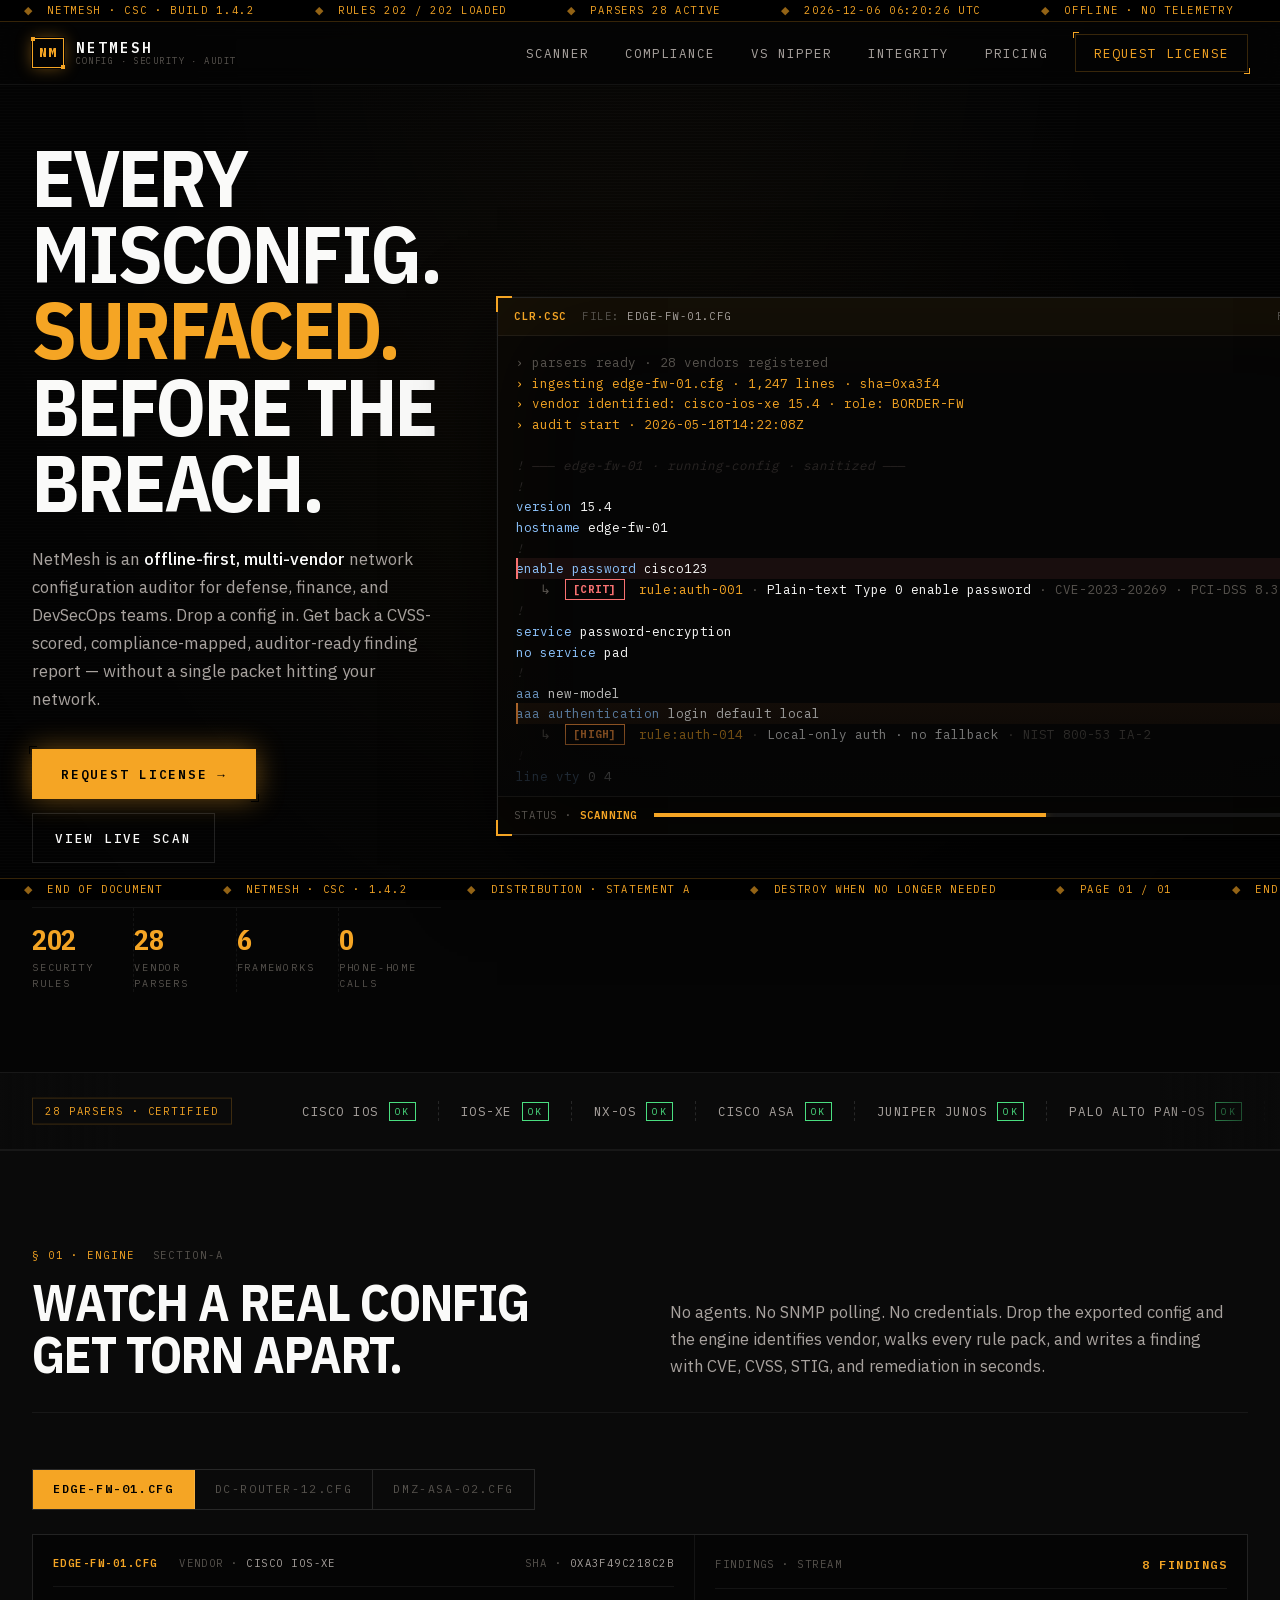
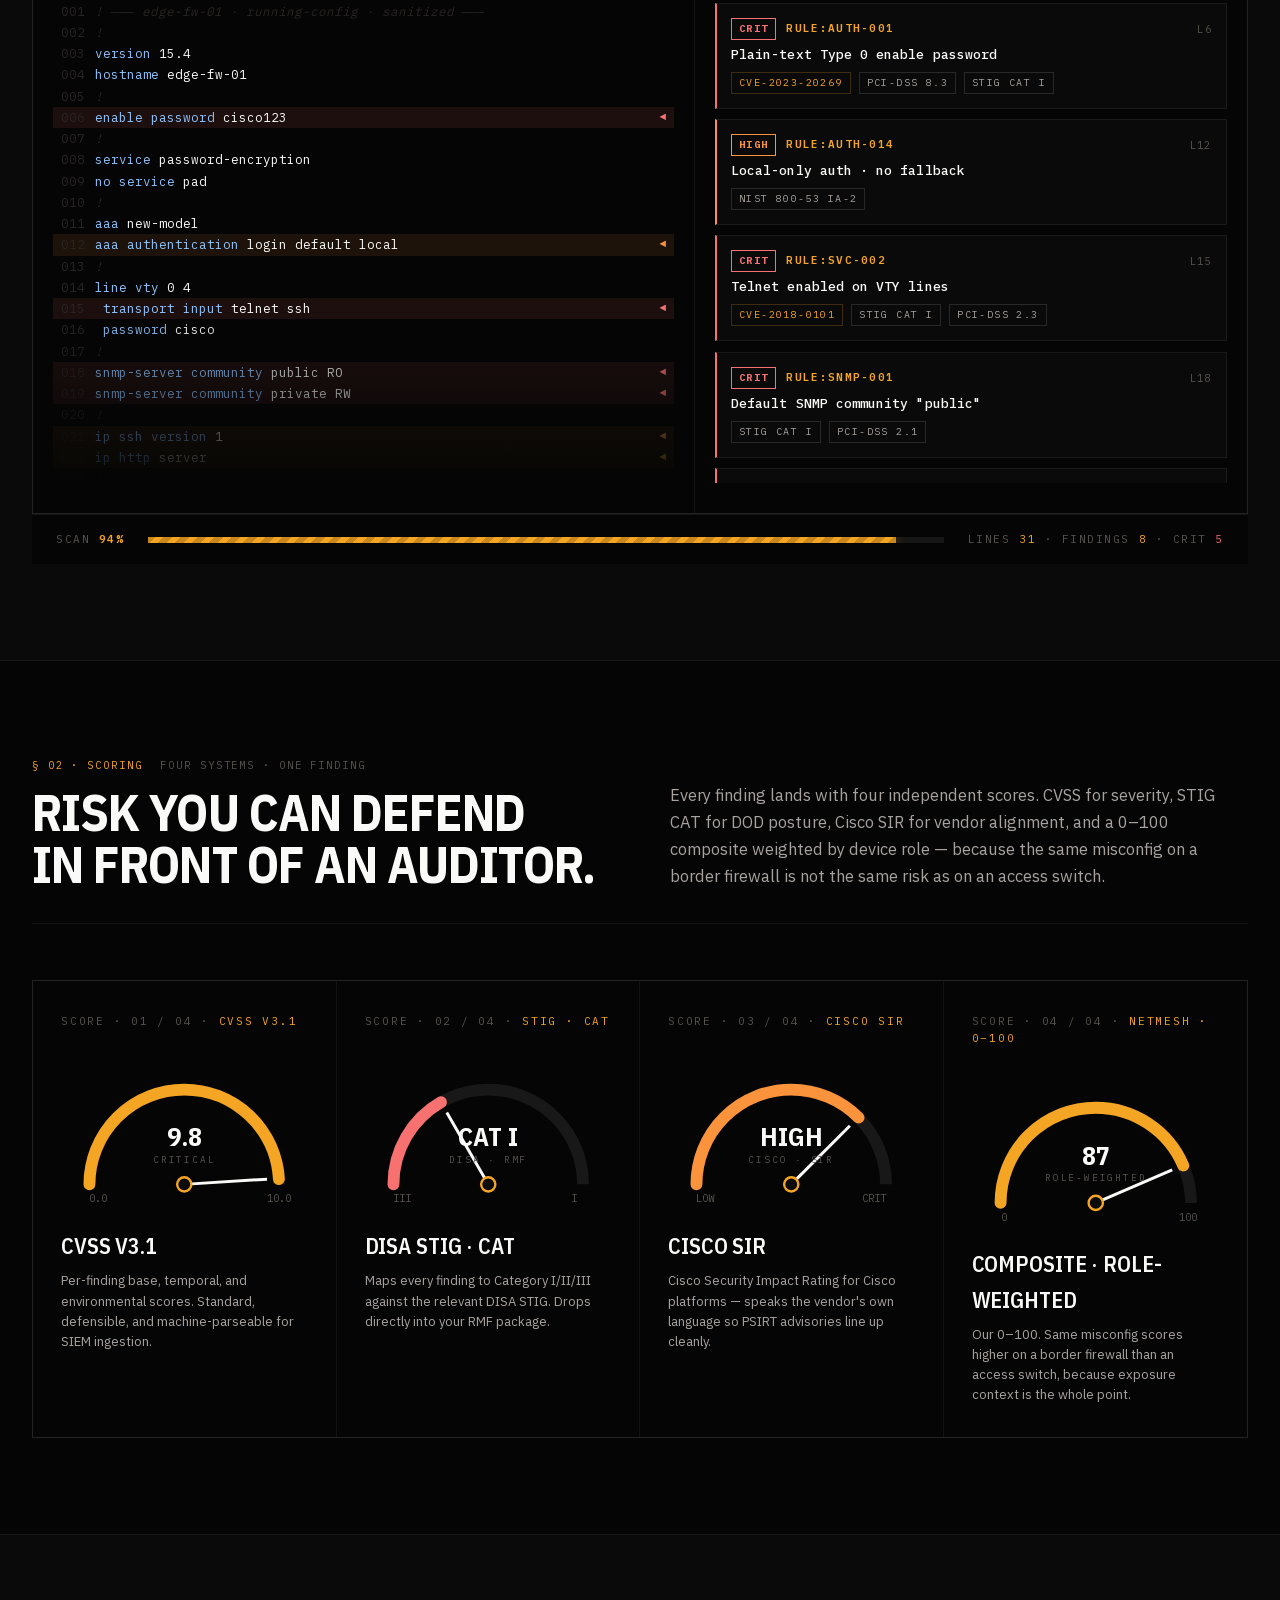
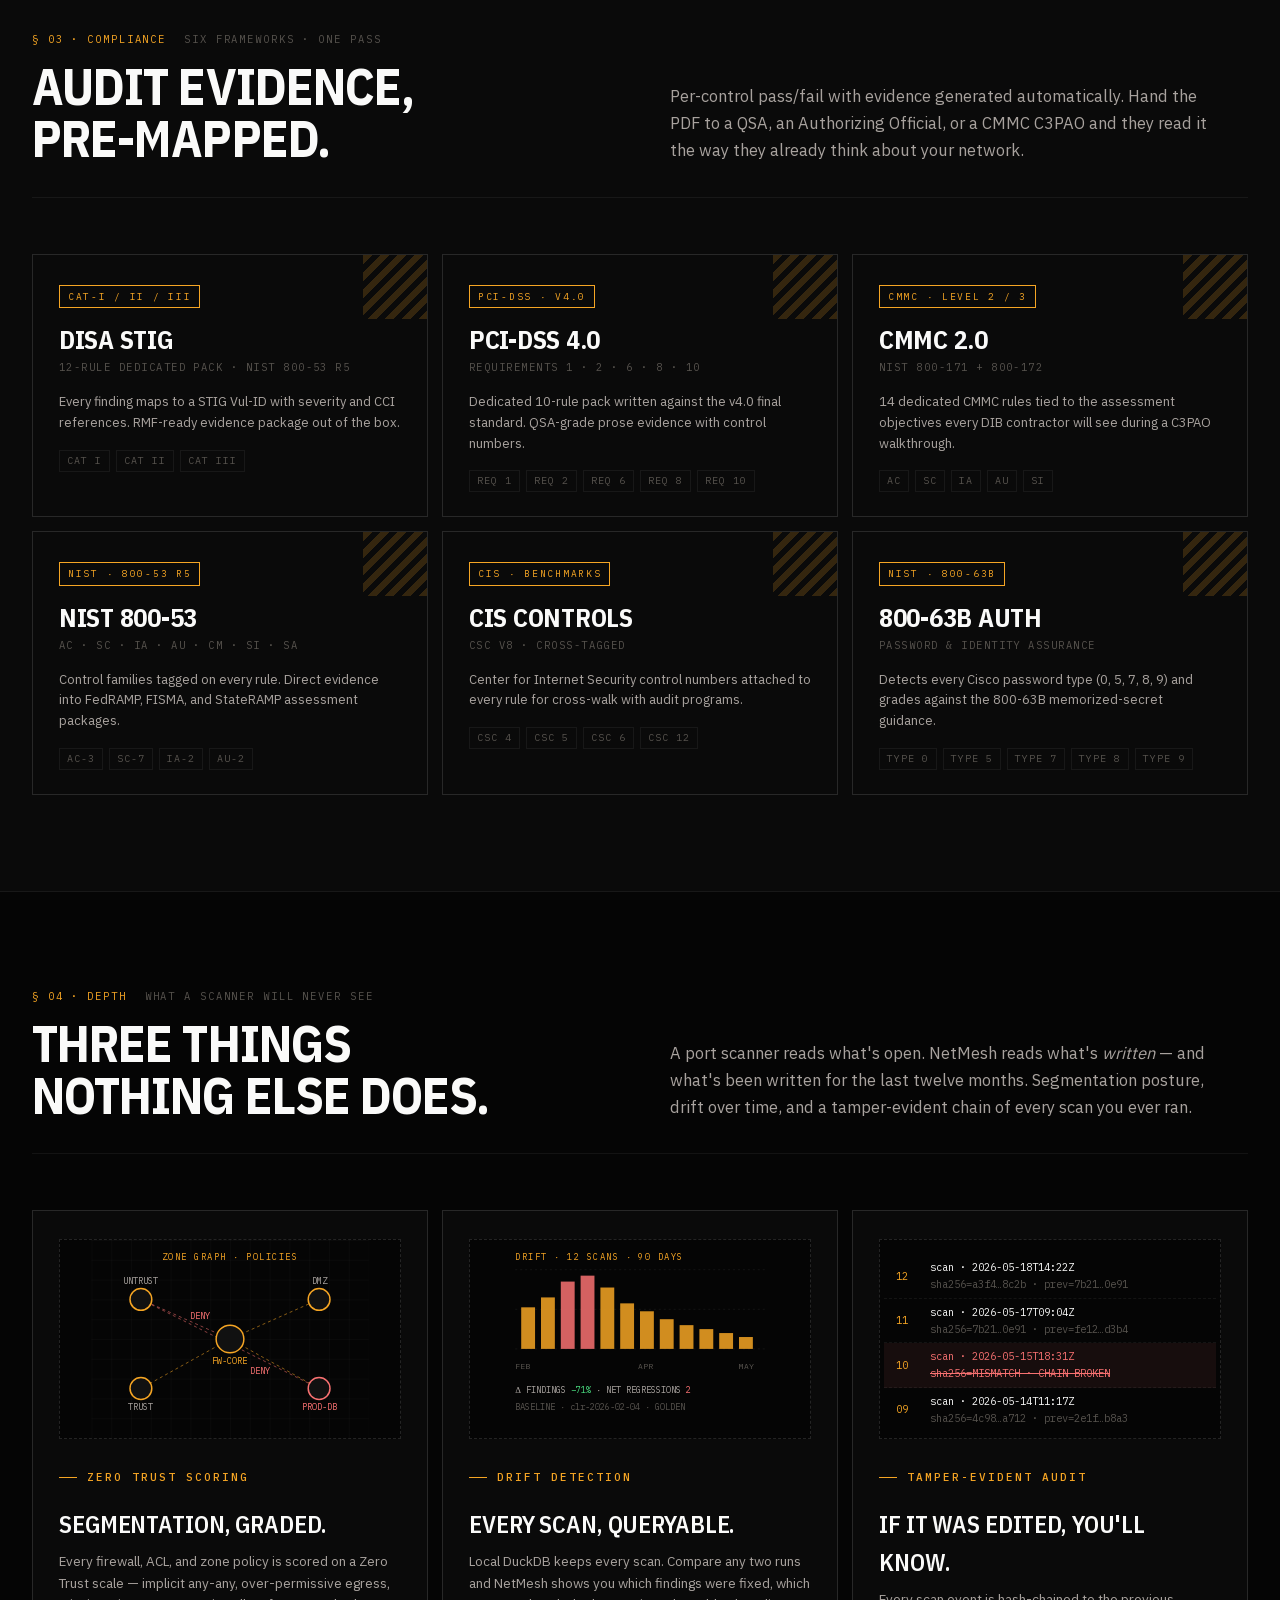
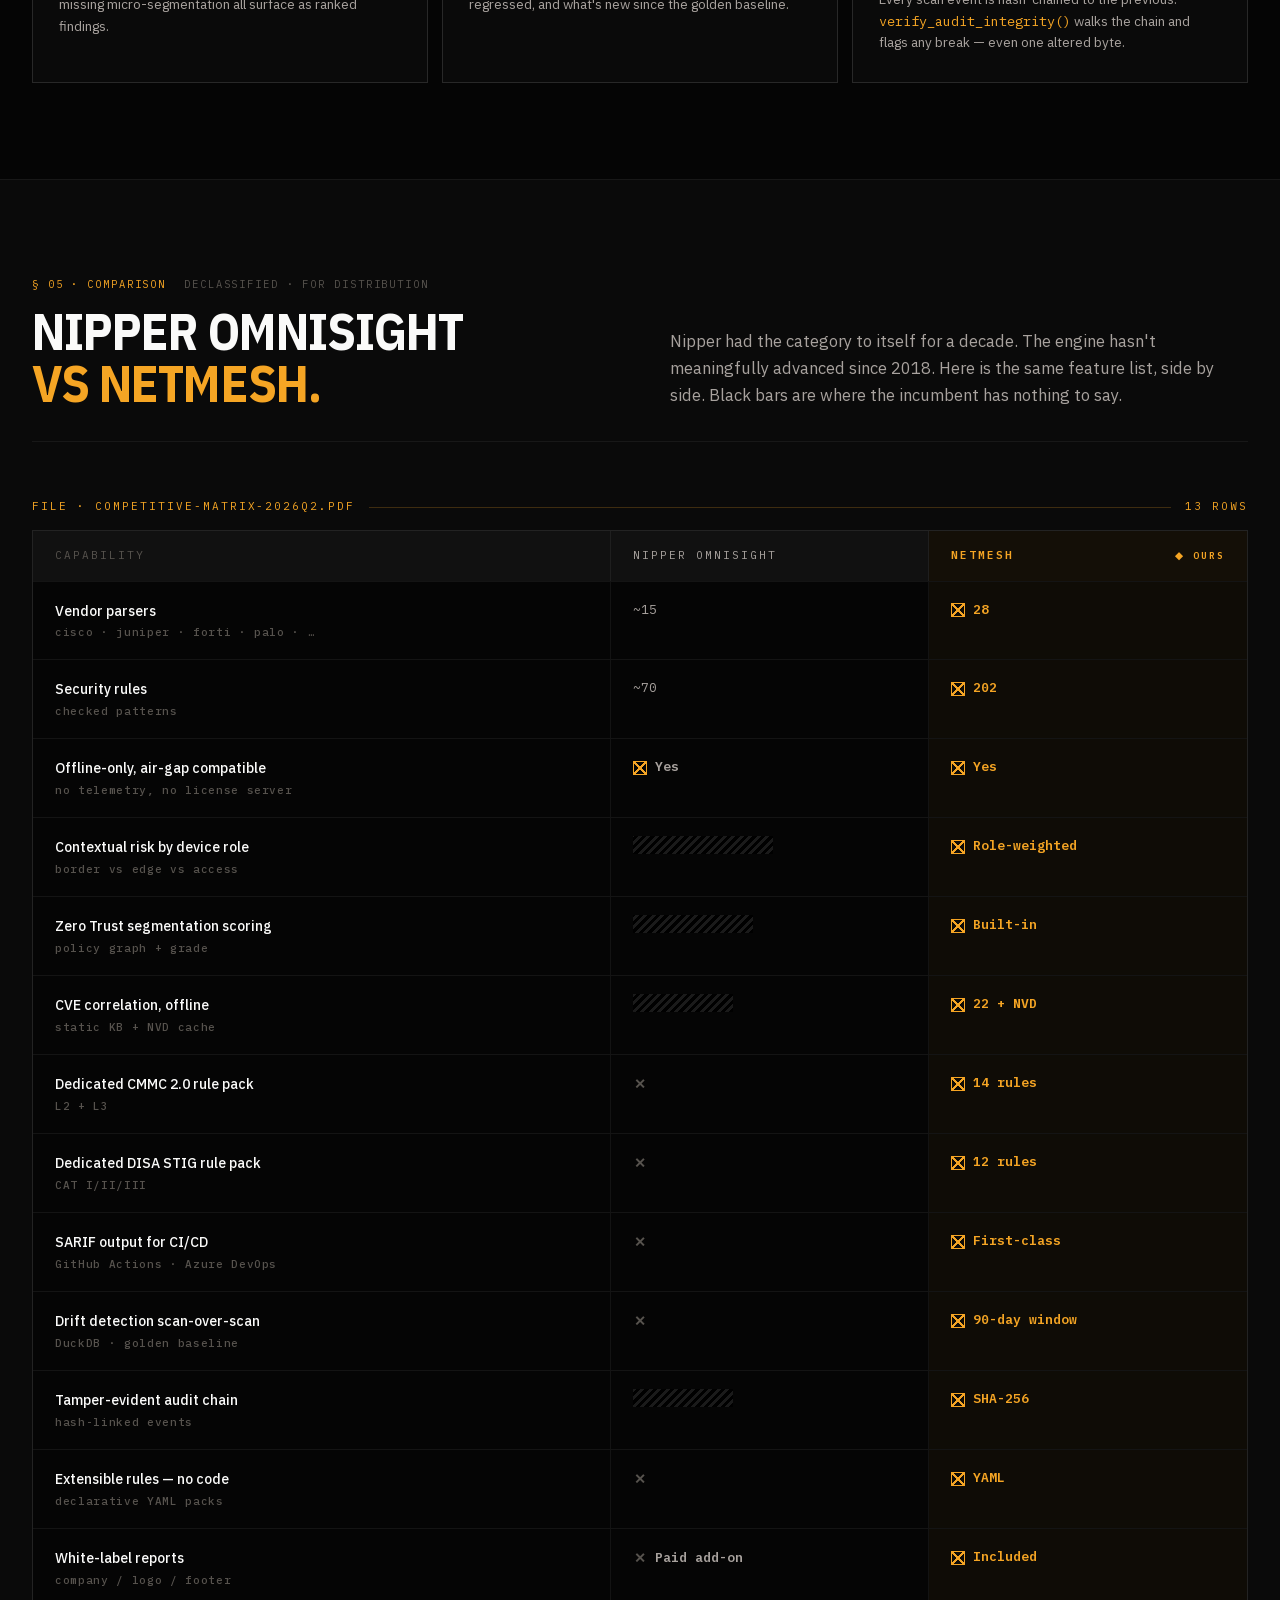
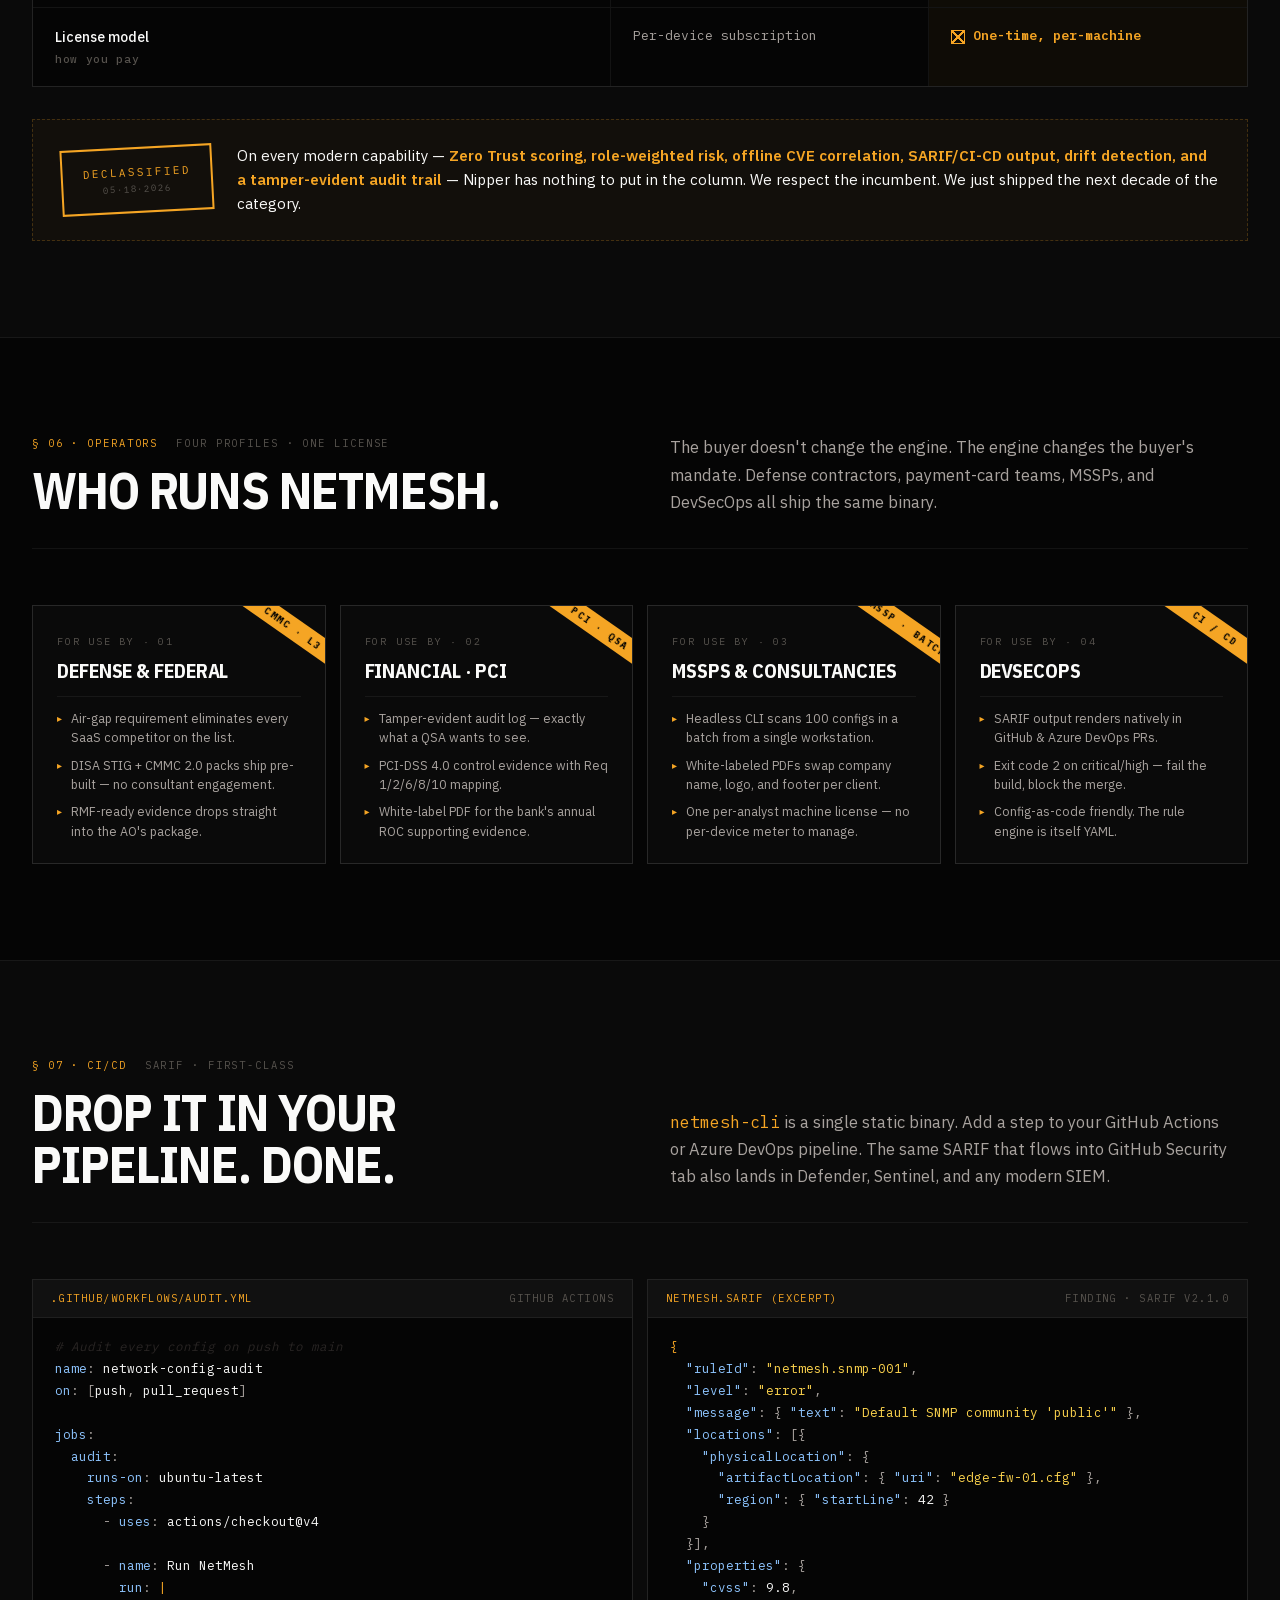
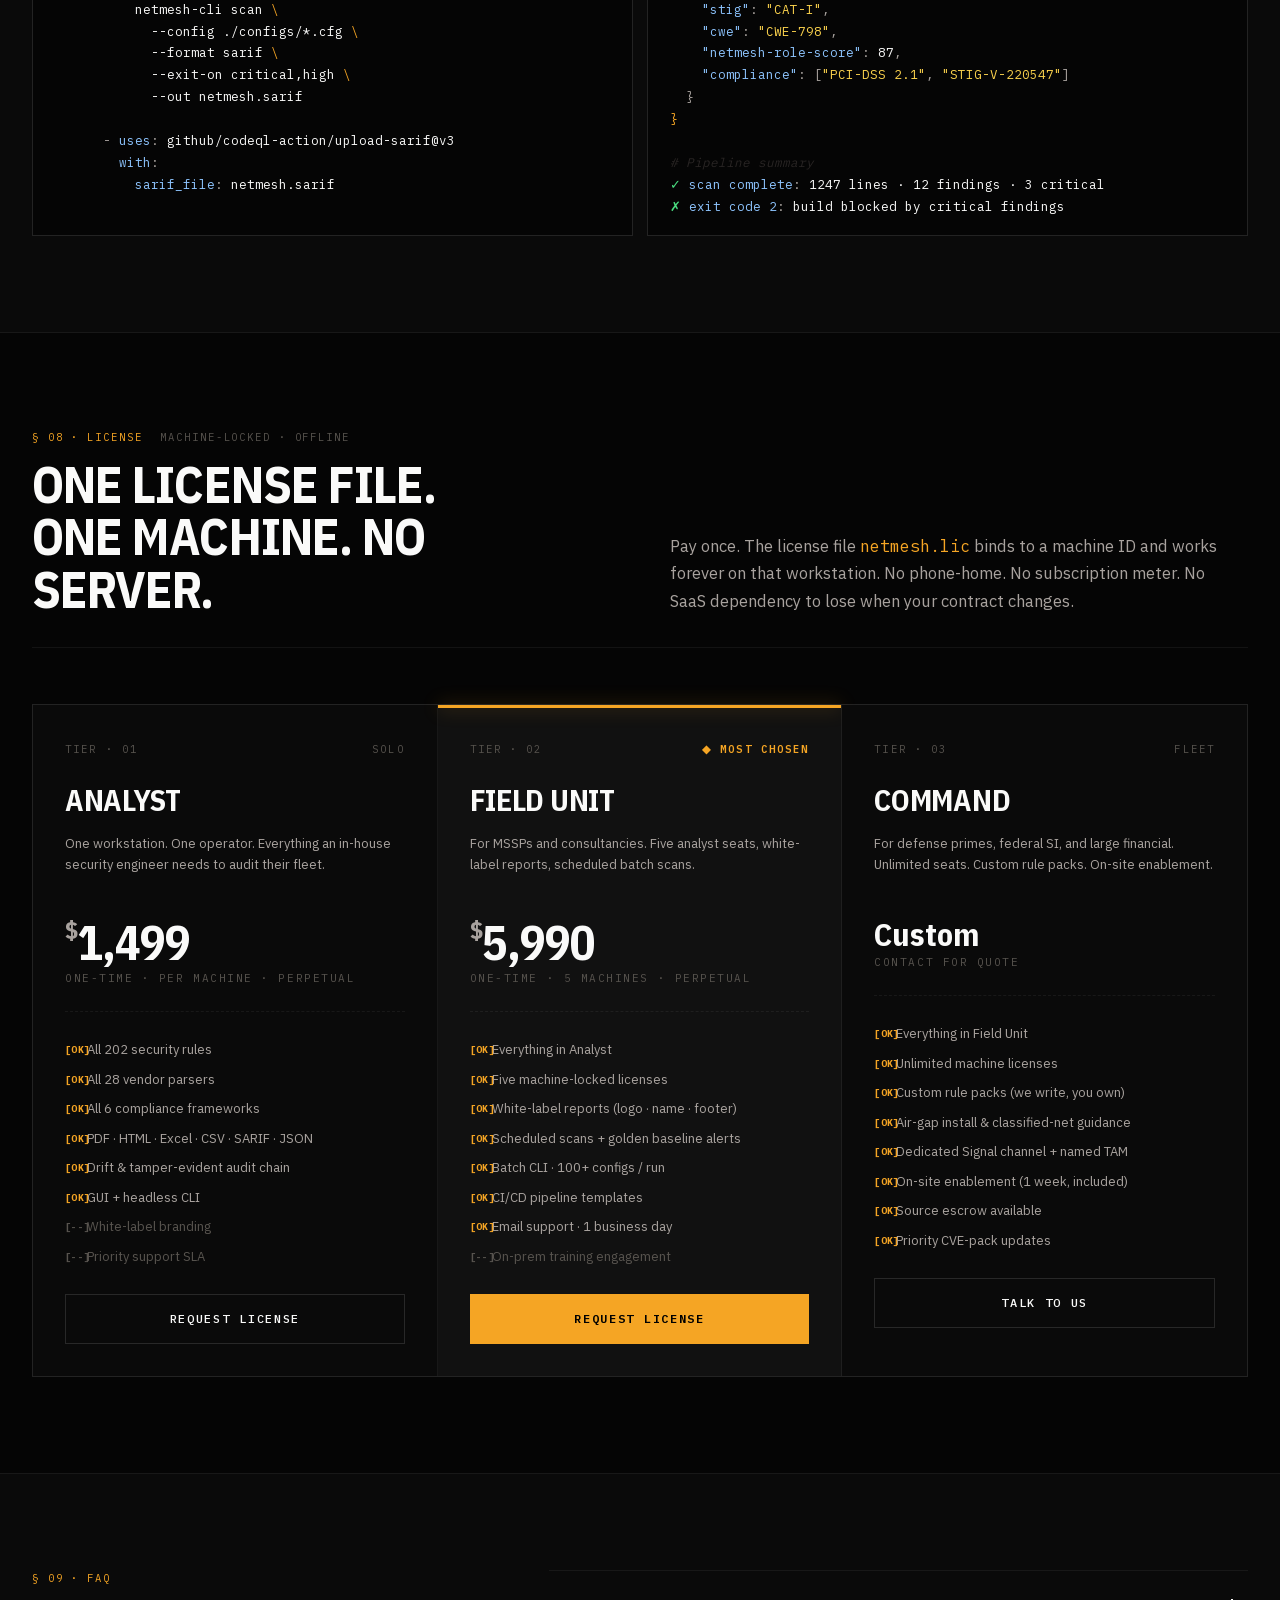
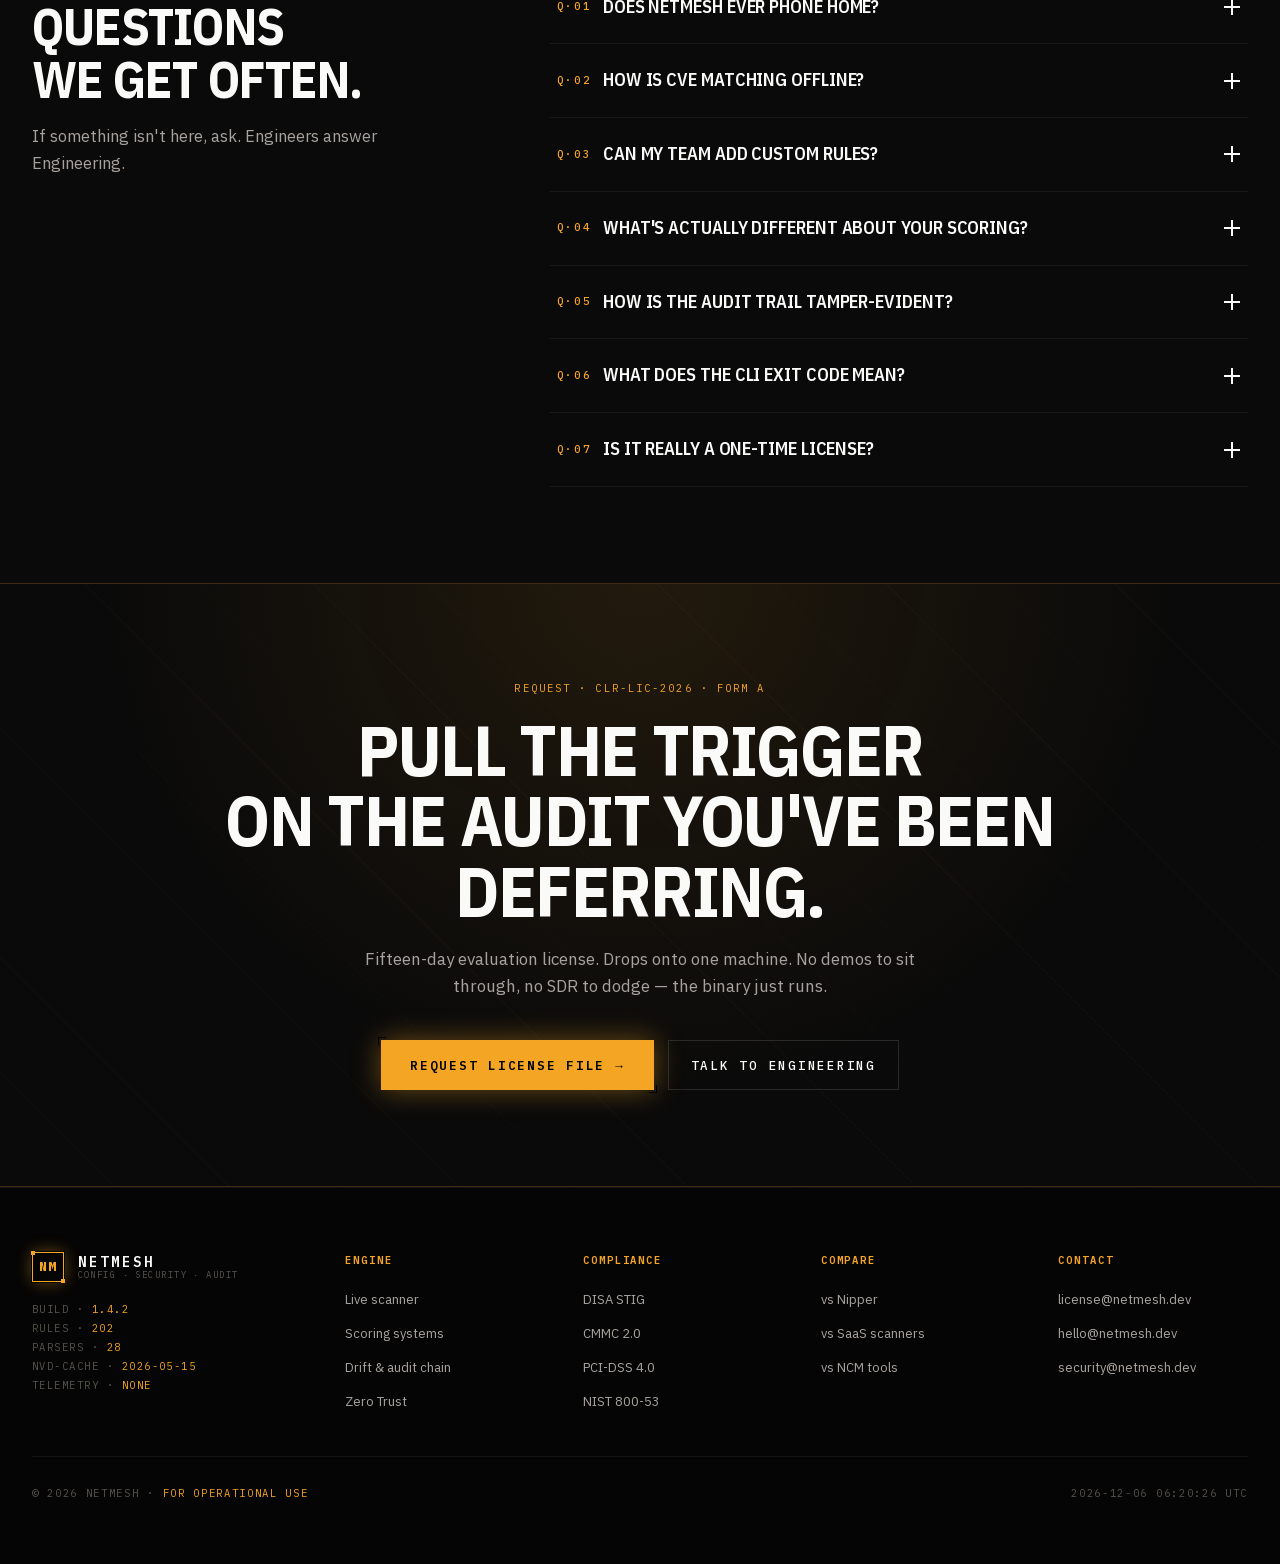
==== netmesh-standalone.html @ 7b5a7118 "Fix NM logo mark sizing (add horizontal padding, balance font) Co-Authored-By: Claude Opus 4.8 <nore" ====
<!DOCTYPE html>
<html>
<head>
  <meta charset="utf-8">
  <title>NETMESH · Network Configuration Security Auditor</title>
  <style>
    * { margin: 0; padding: 0; box-sizing: border-box; }
    body { background: #faf9f5; display: flex; align-items: center; justify-content: center; min-height: 100vh; font-family: -apple-system, BlinkMacSystemFont, sans-serif; }
    #__bundler_loading { position: fixed; bottom: 20px; right: 20px; font: 13px/1.4 -apple-system, BlinkMacSystemFont, sans-serif; color: #666; background: #fff; padding: 8px 14px; border-radius: 8px; box-shadow: 0 1px 4px rgba(0,0,0,0.12); z-index: 10000; }
    #__bundler_thumbnail { position: fixed; inset: 0; width: 100%; height: 100%; display: flex; align-items: center; justify-content: center; background: #faf9f5; z-index: 9999; }
    #__bundler_thumbnail svg { width: 100%; height: 100%; object-fit: contain; }
    #__bundler_placeholder { color: #999; font-size: 14px; }
  </style>
  <noscript>
    <style>#__bundler_loading { display: none; }</style>
    <div style="position:fixed;bottom:12px;left:12px;font:13px/1.4 -apple-system,BlinkMacSystemFont,sans-serif;color:#999;background:rgba(255,255,255,0.9);padding:6px 12px;border-radius:6px;box-shadow:0 1px 4px rgba(0,0,0,0.08);z-index:10000;">
      This page requires JavaScript to display.
    </div>
  </noscript>
</head>
<body>
  <div id="__bundler_thumbnail">
<svg xmlns="http://www.w3.org/2000/svg" viewBox="0 0 200 200">
  <rect width="200" height="200" fill="#0a0a0a"></rect>
  <rect x="60" y="60" width="80" height="80" fill="none" stroke="#f5a524" stroke-width="3"></rect>
  <path d="M58 58 h10 v3 h-7 v7 h-3 z" fill="#f5a524"></path>
  <path d="M142 58 h-10 v3 h7 v7 h3 z" fill="#f5a524"></path>
  <path d="M58 142 h10 v-3 h-7 v-7 h-3 z" fill="#f5a524"></path>
  <path d="M142 142 h-10 v-3 h7 v-7 h3 z" fill="#f5a524"></path>
  <text x="100" y="108" text-anchor="middle" font-family="monospace" font-size="22" font-weight="700" fill="#f5a524">NM</text>
</svg>
</div>
  <div id="__bundler_loading">Unpacking...</div>

  <script>
    
document.addEventListener('DOMContentLoaded', async function() {
  const loading = document.getElementById('__bundler_loading');
  function setStatus(msg) { if (loading) loading.textContent = msg; }

  // Error sink persists across replaceWith since it's on window, not the DOM.
  window.addEventListener('error', function(e) {
    var p = document.body || document.documentElement;
    var d = document.getElementById('__bundler_err') || p.appendChild(document.createElement('div'));
    d.id = '__bundler_err';
    d.style.cssText = 'position:fixed;bottom:12px;left:12px;right:12px;font:12px/1.4 ui-monospace,monospace;background:#2a1215;color:#ff8a80;padding:10px 14px;border-radius:8px;border:1px solid #5c2b2e;z-index:99999;white-space:pre-wrap;max-height:40vh;overflow:auto';
    d.textContent = (d.textContent ? d.textContent + String.fromCharCode(10) : '') +
      '[bundle] ' + (e.message || e.type) +
      (e.filename ? ' (' + e.filename.slice(0, 60) + ':' + e.lineno + ')' : '');
  }, true);

  try {
    const manifestEl = document.querySelector('script[type="__bundler/manifest"]');
    const templateEl = document.querySelector('script[type="__bundler/template"]');
    if (!manifestEl || !templateEl) {
      setStatus('Error: missing bundle data');
      console.error('[bundler] Missing script tags — manifestEl:', !!manifestEl, 'templateEl:', !!templateEl);
      return;
    }

    const manifest = JSON.parse(manifestEl.textContent);
    let template = JSON.parse(templateEl.textContent);

    const uuids = Object.keys(manifest);
    setStatus('Unpacking ' + uuids.length + ' assets...');

    const blobUrls = {};
    await Promise.all(uuids.map(async (uuid) => {
      const entry = manifest[uuid];
      try {
        const binaryStr = atob(entry.data);
        const bytes = new Uint8Array(binaryStr.length);
        for (let i = 0; i < binaryStr.length; i++) bytes[i] = binaryStr.charCodeAt(i);

        let finalBytes = bytes;
        if (entry.compressed) {
          if (typeof DecompressionStream !== 'undefined') {
            const ds = new DecompressionStream('gzip');
            const writer = ds.writable.getWriter();
            const reader = ds.readable.getReader();
            writer.write(bytes);
            writer.close();
            const chunks = [];
            let totalLen = 0;
            while (true) {
              const { done, value } = await reader.read();
              if (done) break;
              chunks.push(value);
              totalLen += value.length;
            }
            finalBytes = new Uint8Array(totalLen);
            let offset = 0;
            for (const chunk of chunks) { finalBytes.set(chunk, offset); offset += chunk.length; }
          } else {
            console.warn('DecompressionStream not available, asset ' + uuid + ' may not render');
          }
        }

        blobUrls[uuid] = URL.createObjectURL(new Blob([finalBytes], { type: entry.mime }));
      } catch (err) {
        console.error('Failed to decode asset ' + uuid + ':', err);
        blobUrls[uuid] = URL.createObjectURL(new Blob([], { type: entry.mime }));
      }
    }));

    const extResEl = document.querySelector('script[type="__bundler/ext_resources"]');
    const extResources = extResEl ? JSON.parse(extResEl.textContent) : [];
    const resourceMap = {};
    for (const entry of extResources) {
      if (blobUrls[entry.uuid]) resourceMap[entry.id] = blobUrls[entry.uuid];
    }

    setStatus('Rendering...');
    for (const uuid of uuids) template = template.split(uuid).join(blobUrls[uuid]);

    // Strip integrity + crossorigin — blob URLs from a file:// document inherit
    // a null origin, so crossorigin forces a CORS fetch that SRI then rejects.
    // The manifest bytes are ours; SRI protects against CDN compromise, not this.
    template = template.replace(/\s+integrity="[^"]*"/gi, '').replace(/\s+crossorigin="[^"]*"/gi, '');

    const resourceScript = '<script>window.__resources = ' +
      JSON.stringify(resourceMap).split('</' + 'script>').join('<\\/' + 'script>') +
      ';</' + 'script>';
    // Inject after <head> so the DOCTYPE stays first; prepending the script
    // would push the parser into quirks mode. DOMParser always emits a <head>
    // (synthesizing one if the source HTML omitted it) but may carry
    // attributes through, so match the full opening tag. slice() rather than
    // replace() keeps us clear of $-pattern substitution in resourceScript.
    const headOpen = template.match(/<head[^>]*>/i);
    if (headOpen) {
      const i = headOpen.index + headOpen[0].length;
      template = template.slice(0, i) + resourceScript + template.slice(i);
    }

    // Parse the template and swap the root element. Scripts inserted via
    // DOMParser/replaceWith are inert per spec — re-create each with
    // createElement so they execute, awaiting onload for src scripts to
    // preserve ordering (React before ReactDOM before Babel before text/babel).
    const doc = new DOMParser().parseFromString(template, 'text/html');
    document.documentElement.replaceWith(doc.documentElement);
    const dead = Array.from(document.scripts);
    for (const old of dead) {
      const s = document.createElement('script');
      for (const a of old.attributes) s.setAttribute(a.name, a.value);
      s.textContent = old.textContent;
      // text/babel scripts with a src: fetch and inline. transformScriptTags
      // does XHR against the src, but blob:null/ from a file:// origin is
      // silently dropped. Inlining makes it a plain inline babel script,
      // which transformScriptTags handles unconditionally.
      if ((s.type === 'text/babel' || s.type === 'text/jsx') && s.src) {
        const r = await fetch(s.src);
        s.textContent = await r.text();
        s.removeAttribute('src');
      }
      const p = s.src ? new Promise(function(r) { s.onload = s.onerror = r; }) : null;
      old.replaceWith(s);
      if (p) await p;
    }
    // Babel standalone auto-transforms type=text/babel on DOMContentLoaded,
    // which fired before we swapped the document. Trigger manually if present.
    if (window.Babel && typeof window.Babel.transformScriptTags === 'function') {
      window.Babel.transformScriptTags();
    }
  } catch (err) {
    setStatus('Error unpacking: ' + err.message);
    console.error('Bundle unpack error:', err);
  }
});

  </script>

  <script type="__bundler/manifest">
{"d31559bb-fe9a-4c6f-b615-5d6a4be6face":{"mime":"application/javascript","compressed":true,"data":"H4sIAAAAAAAAE91b23IbR5J911ekaM10Q0QD3QApQaRABwXSFsa8KAjKGpvBGBa6C0CZfZuqAkiIwwg/+XnDMfsL+wP74Ih99KfoS3azqq9Ag4Ts3Z2YCZMU0JWVlZWVefJS7eZz+PTv//bP+/MEAHpH+2eHpyfw6y9wfnh23D/ZP4I/wqC3f3JyeAb7J/3j/fP+6cngyT9c2t/zA8+bT540n8Onv/+of2BAgtin4EbhiI0FbMKIhR4LxyKn+b/4QUHcKBQSeqcnX/W/HkAX7p4AGNQbU2t0Y9lOwx2NjR31FMAnQ+rvLA3X1eCMhl7Ed8Do9Qe9U+ifDqw/HyZjYkJ2wLBvSXu09cptOR23NUyGfBZSsQMX6gvAhWHUwXha0E2+GJoFn4YhC8eWVhU+ESRkkn2kXj7HuKyX2RUfXOOTGeWCRaH6iH+c7cbWEtEkEjIkAc2oclEeX4GGZOhTiIkQNxH3Mh4uE27ktNrqM2cS/+VTn+6QqZxYtu3gg3c+YaEl6a2E83lMwYZldhdG79tDq2W32vjnxSs1r9e3DgYD6DQU/8F5/2vo7Z9D37h8VGBB+Yy5+WbTpSwaunweS1TX4pwwguVp3uPKIYRkE0J6YwWRR/0qKkCt0FAyl8jiefnRmIXg0RGZ+hL8yCW+OjE2niwo1NnCB0dIYUWhP1cc0W7CCEbE94fEvVbaPOkPzqFj29Z2G/r7VmsNlaHtwkzOM7FsWLYikJyEIo64BBbGU5kRS+qHVIIQkyVbEDPXsu0Wfj/[base64]/evzvqn3yzTM9iIJ7HqRAZectuN+yG47QbW9Da3m6kv2vITFyXCmH5TEhwtHlru6M8YFItFs7xdxnzXT91iH4Q+8xlEvQsi4Rz/EWH3+8dJXwvjO8pj875VEijbvSOj3uw32sctax2w1lw8URU9R3/[base64]/[base64]/twBwGR7gTuQERT7lIrCZQYv3Yx0EoWqmMvD5AYnVDbg3pwD4ioCeeiHhZt86O0bLudx8ss8uHe0m19+ulnqaPe58TAbKO/7RQKI4thNPhoEUEse0UQLQ9X1sf7g/2F8DmiTsu1X3W89nDrofC5Azl/DJn7g/2FsvjxSjbnsHbh2jmbt777oT+XL8/O/vy+tZWHQSPLKEuxrp3FupdgcqowfejTWrmILaaWD0a4MALcglh5XE9XjmS+CRXJ5ErLwNXYKNt/NJWCeXSZLkMEn86onweEtdJO51Wnse00HNtuOKvzzkf2NyRhSDkEkSxkIh8Oj3qnx4cbSwFUU6fh4I2e6xP3WsDB6QHcEI6mVHE4ma85ytdeLZ/RahGVqUTArinWNxp1nAeUv6Lujzm1xITwimMotClS6ranzaW0fS2JZduqMfCBkmtwWTyhHNoHhwNgIfS/OZw5xZrrhdVyOu1CNrPVaFUADWZw2dpiQpZlHPNomtdjrUXHyURTaeLBW/ga6aEFpmO3tqwhk3B8evCuVspvnApRVp9DsVZJLPovxM2t9rNqluVSJWGJJcsSVKfKcxqVNfxqmVdW9+pwdd6yVsrzG7IdPxqPWTiG4XQ0opzmcOjR4VQNVTXF0lmSBVRIEsTF6Fc8cT8apxn1MRMC5/hRYZ7Ij3r/vUpl80j05H5Xt5H/0f3s39v1f3t4dpr3+z/9+HeVYMOnn34G4fLI99XHkU/G6oMfRfE//wWAOZqGrkqXJugj6Ekh8c2aSiV0U34YeXPoghe504CGsjGm8tCn+PHNvO+ZBk60JOWBhZRGbTebOWI+XW8mUhZnCknkejORsjgz5tF4vZlIWZI2mobemuIiqZ7LRmA+xY3XgFM55eHuk+TpDQu96Kah8thj6jFiGmbM6YhyYXHqTV3qWUGEut8B/b1m1DQ5FbUkl0PODYax8e358RF0wXjtsRm4PhGiu6GEUe1fMRcbe59+/C8c4TQKLVe4QMMxjmFhNMcUrWW3AP1dgB8Rj3qvmx6b7Rm7aqVUenTpTCeD3ln/3TleyOjk7y7BGDyvVTcwujDN00VEpEXJZk5jq6HSRoaNFuKzjzrYY3PFqENr287wLJ2PMiMy4Q4gVonCpx//A5wXTecFXJx+c5lMtzwWGHVot5ZZxIQLykVBI50kIcZnYyZkCq45n1ZnmQ8Lx6oCGUNZA8jSqbe2XuqUWXWSJqSrb5zy3VWJpsUA5mG6MWLU2wHVB7dYJKxbCng1pG6eItT8m9Ozg8Mz66sPBaYvlpmSqceUM3GZnP8Ly962nM65s7XTau3Yne8LDDr2ZTI/Y5Rk/sm93MXigV82FEFD+Mylpl2HVqumZt4/AbhUnuDTxLN60TREn7Z3k6fof6pyKzyTkST+QNI4efoEIAMo4nlHLKTmRAZ+HVwfSQwjdRRtr9QvOrDLKZE08WHT8NhM+ywA9RvKhU5IgAhl5I5kwCbyzsiKvocr7+ZuSeKYhl5vwnzPpH7CudlMo8U0Vg9uJoiCppqhR95SNp5I2NNcXJ/RUCbPNqG1Vcu8TI2PGBdSLdLgNIhm1ExWuk9dNdPQKJAm4Txl0GzChdplHa7pXIf9GfHrIOisrtyoDoEY14HTkdBHj2eAu1Sq1csglBHOL+zLmh7a7MLVaxGTMEWhZ3d6/H5jT390Lu9fN5Fi7yrVo6DZZE1RZt4qMocK7q2ce3uRu0au7HTKOpFk/FXETUFnqVoS8vIeJBkjqfXsTtDZ/cbehfrQkNH7OKa8RwQ1a/eXxXXVMkTMQzdfTPiUxmaA6J0uE9IbeMejgAlqcujugaDynAU0mkqTo/5rtd1KXnwanoYuNVdHguSAFrxrya8Sigbe4/aiUFJFaNjJdAygi2NvTk/Pi8NCzn3acCM/4jg8I9y0LBIMKa8lZLhoQnbDPDlRK/zBUB6cBXV1OQLdNKpc2IkVYDRZEEHTNnBE05SQIRnFONPwaTiWE9hMH2pEyp5u7WaGLSSNc6VomSRzr6ELZg2P5k6RbG7uVm3nmMhJI2Ch6dh2HUzFrFkQqwbPwbHtGmyC8QdjF+6TvTebOo9Ucq3UeP+kf97fP+p/3z/5OjtXDqaW8kLeSgV5dfCm/BKiUVEFOWCkEJmSJ0gBaptm9o3cEAwLyli9KS/gSc5C1wm1ZBNVIqv3YXJx1zCUVB/JWxO5Rgpb9cPC7hRFvj0ENCxujGs6150bLIKMGfGn1Kijj9cVqiGoIabVvkwDWgHXyn7vIqr44YVzCX/7GxjGArRohPJDhX6pGFDN6jpjtcQkY/Mgzqnx+4TLEsqlB5R5E51BF/zwYutytzSgIyMOfwlXWK4oKOt2u7oy/dIwdgzL2BR0hph9BTsZkigNH5N4B5Dy008/4+w6YN8i+WJN6hBQL/0WlBbGR71s8W63m9TC8CUYOGbATj6imiHpCGjeJQKsT8vjgVGStZwPJIunBqs1XkD9MlJubu6Wny4Y90ByFo7NfEItp282gYRhJHWXWSUNQ+pHNxmB1ganI30+25e7C0OBGOuhF0tDaLZ67KWyyIsCRdFtWy27IFKqiuwBwNX/hIxPP/0nPLsrRMD7xOSUm3Y3lJ/uFJ0UjY/TUWp6mDSunCFvpaIPxDijf4jYatc29n79BdQKovFDxELTwBWMWmbq9cIOshw8e1Zb9ITVsKbNv92xYQectp1BXApBIyxzQUyDgPD5SojrnR6/Ozo8P3wU4qLrNBAu4WfxYRkwsppNp+luhG/fSQpKR7np3eev4f36C2wp32Qu8VVGr5xTlR3ol2waZJrUaX0iQFFRRTVt2fZjIuIRaDE5E9cg3IhT6LxsOraN6/a+HQwgILfwqtHB79jFsnr751Yfb0QjMeVUQMypoKEsy6bO9vfLl8hG1atNuCSX1ENJXJ9becVjFUqX2BvpS37ORl2n9bjKqrIbx1b5zZJjapFTO+NUVV868UwzOp0+lh7c1/Dvv0Yj7aj/7WH2tuzB4fGpaqbJCQUxiW6EjDCl/ldqnQlX3V4c0CD6rM5ZMi+5Lltqn6nu+BrTU3hQ7fTF/tuhvx6Lcv9NdyPWm6tpS927CVlvKt5OFOa5CHfrCqz2bKkpRR5DSoLHGFhItKCotVZNSyvUl1/qOrpryh27snzEIRXrzdTvWpaEDr31lVXSM2driqvyt8JMSYaiOO+vU8rnA+pTV0Z83/dNo5FOlWS40CHFfOYp2mipVZrmPdgAhS78rq5p1nFyp5zTUH5D0f8Wu1Zps4kMIy6/wvRyqdfEaehRjgFHmNd0Xm4yudDNOmLXdH5ZaAlV1eduUpKOIn5I3Ilp+mEdmC44S/kzj27W617h22I35QbWApTgikaR2COSCCobzLuFLrB0aGVd5IeY2iVpMNt0ao2YeAMMZWa7bth5ylaupnTqtFEun55W1095H2lFvrhV2x1FobTU8A6TBK/K9p7dmYV6rdbgNPaJS83m6+a4bvzRl7uFfDJLGHULaqUEWQlXluWLDnW3R6OssFtvsVK1ly+ZYSvxe0n2qGh0uSNUsfPFyPXaW54qdL4YkREZvTJ2CxwWa8eStM/uUtb3qZran6emPLNO/[base64]/mFewj1AGVpLDdZ3emqtVVjY4BKDaxn6txvYwqmbonLMbqt6FKAvGByYmJ73YYtS8Nd0aNHcMNYkNpjGeuWUsKZaN2v7yvq9RUhSz5m8dm+XXENaWxqtA6MGPq3afivYSa6+IsTsO0bboHnZrmuuL24f+h+V1EgyxSp32bpI8yP4+uaQjdnCAZLob/azpP7wnKQT1Dkxx9kum5E5ca2NVwpG640gq9C3Zd5Vei2GlWae1SAz6blTZ8VUK3qk+vk7aq0ewmJcmHiv3SH6ZJYw7wrcpMTBYKSULpz9ME5PEcJY/[base64]/thnjeowdw7cR+6YpURyAkTyKHMl7pSM8Ya7Q02BdFg1J3xGXWlWSsvFhOejKTqW2uajOJklWg0QpCO4iyZoyRIjjmKiYuvreExGhXj6n8xHEUcC/Ar9cUnkn5nPrtD/hZ07uPb2tWqiUwhP17GZ2wazrZQyQ/hRqa3Ct9U9oAvkFT2gl/Y5VuBBMJysFl5oaJbxYg6LBxnz8oCJGGxQoZ1MSy5qfhc/MrQq3Rlsg52Veacj4LOaqQrX/dU4NxvQak1cWodpCqbQ9vOr06W6sJ1z/[base64]"},"23640d14-c1f3-4d34-86d2-c29eb365241d":{"mime":"application/javascript","compressed":true,"data":"H4sIAAAAAAAAE+VY3W4bRRS+z1OcSkU7m3g3NiAQCUEKaQqRkgaacIEQUsezx+tRxzPOzKydKLXEI3ABz8I9j9InQbOz//6p20IKQto43p1zzpy/+b7j3d+F17//+t+9dgDg5Pz4+enlM/jzDzi5fH4KZ8+uT58fn1yfXT672vngHr7PBbv7Ozv7u/D6t1/8Bc/oDAzTSggwllqslx7ycn6RUSaZ5UqSEO53AJiSxoKkMziCRLFsgtLGKdpTge7r13dnCQkknQXh4Q4AHwF5JOksBI020/KwsqDklY/vCEgIR1/lxr3CnMtEzWMf/4/wFXzSD92OMRPUmHNubEyThAReABO/FQAKgx05jRM1w67own0Uu9AkOZ2htE4cJepSNuhVLvbgHqbUGD7DA7A6Q1jkZsp1Eh7uLEL32S7ihRpygZBoOkf9YSq4RSmHmU5Rb6qml/Cp8zpFSBt0JnnskRds9EKx26tX8MivNTvDL64oCROcvQx6rU4phOtaW5WmAkmgpijLlvB7bBTytSwEbzLUd1cokFmlj4UgAQ3CeKT0KWVjQt3u9F39K3txo3/LQotwTXsV50fjDKn4F7ZX4yhPqGXjC0w4JQGZahyhNpHGJGOYRBPllA7A34dB6MXRhEUmqyZbrk7so2/UCIUrAYouWHAZhEXS64ZbVB3NFRyBxDmcSYvaYB7I5dCgnqEmBKXV3HlUlbd4Uu9bL/nQMeamNibTsFoFwNhSnaJd5eRhJcVVnEnlfSClSrW+yP/77l04iLJjjWasRHIA/XjwcQ+0UvaC6pTLAwj601twf9Gg/5H7EpSN//bJ5SquvBLruvPp8fdAGVM64Ur+C7tzU9wjehNxi5NG5O62rrDvmRs4Ave8baLQvykrebMlXlSdaC6nKEvTdYMwJS3l0rQBZLtAYq9SR5OXcS3sVLZzyPYOhV1/8oZturKo4HRVP5w4RT7ijLoiwJBqEHyG8MP1CTCh2Mu/oUfWkxwK02Sr5VT9lFBLo8yyKHfm5wZloTCxQJna8fIUM6WJG2BkXscrq7lMiQzjKU2uLNWWfNyDoO9tlX6B5ewlCVudlBTg84RaJEU6/YqFI3jx+D5xBPvD9cnTTIgfkWoSLqLH91OakHLlQkk7JuHeYGnFGw0X0H78rcq0cc8POoa4zCyuWrlCpmSSr7iyvaimrmXwtXhrT5S0KF0AHrQcYPnY3Z1Bm6PjjArinvZg0O/31zTPseQTajEBpjJpo2wKI6VhRJkFmU2GqM37ds+HIjDfd3lYP69isXYiUcRO3jjmcCqwB6TxzGSjEb91w1XwwGT3aJnt6o3rbnZhVeTXXvLP4AimVBs8k5Z0g3UdEraVioBbiWkmoS2dZG5kHQz6/Y4Vd1TdzqhHSk+oZBhLNSfVZtXRNRanRKp5k8vrc3pB7TiecEkGPXBSEHnTIey7vRvMXmSDGnQnfwCR152qOXE3tgefNKSX2iAX1iqTCSnStuuNhbBX5KQxRYyAWPgSBq4kNxka608TV/KpphMkLqjOVAHbiLbHE9FmgaWB5NM3zxsbz8JWQ8c3NEsRzBxxCkrCjOP8QUeP9QSUOs+24qBcssk/XnUtBXnUgSN4L6g6/PDgYGbpWnSYUVFCw1OhqCVmllYnPk9QBxkm9Ha9woTedsQlYiJcEp1Yd5zL7UdeJOgoUs02alHNohEXImjPVMV+7mcw1Wx1Pqhm5/kgSDVzDHytLBXneRfU0OTWjL0TGBur1Ut8Qs2Yak3vvN45yk2SajQyOei2RZuI/B3rQpurxT4s51Are8Gdv9EX/V5+l9fgi/4qs8+VM1uo7AEpxKPiUQi79f7NzBWN28Bfn8oiNKupNA7E3diklXt1Rh7fV1suEkzDFzU2bpET2AWPyaU3NVT6F05dJihY5rN+v/dmZnkDt7wbu7wtv2yVw7pUdQGb1co36+b33TJcsVnT0NvRWE1kW1HZYhWlmVm6JacVCF0CYNrhq3QdXT3RfGSBjV2TuDdBEX/YX8rr6Sr3aSu6SlwMUS7fJC1v4P9NWkOqzSpy8L/NfeKGVNfU4BQqj8iwB7z1fqC0O24z27DitXE+9fZb75CamAnD2KA9tlbzYWaRBGPk6dgGPRiHh0uLd0HPDcsQ5atF8I1z1YS7zx3aJShy3uGwC59vQj/Y87Jbo6CLwkHelyXkeW+2Q4KHAtHi5OT5GJcY1hRYm33W2Xl9JbqS/ywqrh71t8fFAgTKjmYdXGQ1Lv4FWn8cK6AcAAA="},"4b0a088a-c5eb-4bd6-ad96-cfa482a592f9":{"mime":"font/woff2","compressed":false,"data":"d09GMgABAAAAABCIAA4AAAAAJKAAABAwAAEAAAAAAAAAAAAAAAAAAAAAAAAAAAAAGhYbHhwuBmAAglAREAqyAKcsC4FcAAE2AiQDgzQEIAWDFAeHaxt6HUUHbNg4ALZjn0nxf5lgzjk0noXa165lHLqCteHMaVu0PG6FLXm9QiqBPBSfc3fyi3pIf8/P2Z/73guEexMImpIgwSzEkBdCIGjSJGgUSRrEAlWoKN2u0jWp2OzSbZ2KATWh4sg67do3oSvKqF6Rv+EkNAGACtUAoIBu7UjPdykkFHgCXATY2CyuVV7hIqC0tP9b+1/d+3YGX/BEEi1t0dAplfT+rP3ZfffLvm+qMIhYhJBtMZUQxTuJUL1y6JHGtlf9k6iteF0GpioIrDg0wRnrq/1+oyogAODBpjIFCBDQQz4AhojuXFBJmckCXGAAAGZnAUDC08Gh4fPnNK9Y3A0h3Z7e+RACAJDixVAOlA4cAGrAzQIAY31I5II0lMX1owjjx6Fo2NGqZKBgc38MRWYJuhhITjDoz38BMAgFzwP0AQAAxVAjACCBNKB5iO0gGsQgTVwySKg3cIF/tU2wi1nCbGd2MweYIeY4M8pc9qlpf/MD84vkRM6aHDxpi5m3GftM9jOHmWPMKeai+77wtX/7Gd4xL7LbALO3NqOnnQic2ObfHq8uKdPPtTi6F/e/DgCAgIZaeZGkOKY8wZBkTqtIr8yoklZnWpXOnLrcBnVjnjt/bll8cmFUQaQuuiR2nrY0Tp9oSjWm1MgsCpvKnuXIrmddGgQ0cAGDgDM7OwAAoMfAZxfaCD6fc88AehFQLgAA1YchtDCc9iNiBcQ4sxsGZt1m0IU6MLmFAmLUqRKruwyMdLBcLVPLMTZl2gmGifUPDqrqioiQ5+/PZXhwyv5Yne3vJyICZo5fbKpASDATLxUEhZmT8I9JzOCJY8QCf56fXxQOEov5mOTMj7z4IFF4mDDLn2GC7OdHfAN8mvgcHn/gsAjhg+N4YBKtP35/ihC0fhIPWNRDU2TjBFAEmjbeGB1CCA+MA/RPNCewoKoZBBEG2yh7/eGR66FZbkIRFbs/ppEUA7ZvnEL68VfPHAzMPDR8zaNlT5F/Ew/ASw4lofWU7JHxuoGxs4bzk9gg70yhMD1JkMIrYz9o09cP4Kq9pGPTGYwRsdcRJ+HbeBbsJo1d2EEIhw88ynonCSIcjPiAGQKKLp9WSq8nDkrI75G7Uzx9FcRD/A92dgka7YUJjnr3KPRvCyGALcAH3qaDR1RUkH9x3DrHoQha/wgPnNi7d45669DoaGR6JDl+f2R+/7jH0Wz0cc6O4YFJBd41rt04OrSz8O6ldsPOTqB938ky9fGs7fGT7N8kIFStdNTbF6YQ4jVjC3bzAVPEynM5CO2RJtkQ/yxscfZixNypo2aHwWLviX3rgST0cZSNWAkiQOzEsi0edu8Lt2IbBuwZsBVMkCJFYOTi/XJh+gVT0P+gBK5N7ekmlIXY6wmDaTsVOnAz3nvh5CEC/Q+bjBujB1CV7CZwnQSxfcr8exhD+9cV2rED1+/MyN0vWoYEmlBL4W7am9MEkU5ch6nNJ4sKLlHPKXJcGvdNzPkBVbQTu4s4rV8coGHTpsFBjNvxYKZxE+cmKGikVyrKmC+S8sLu7BgRxAceEDhBLjkQYj+6RuvvBcAcPmDwsEGbwgko4zyjQnNST5PJTSyA7ZdxBI8vdPeL5glwJi7atDcE3qvQ7hOQn+z2R/pSl60edw3cBPiIUCT/IOKxEhkEmJodbkTrYoq28e+haM+kJFGeu+Nz/b5onMkeHC8BzHfdXcEGKE+8BdcXhWXCDmGtfIyumgSKwOVUckcFGDW81A6enuqi6+lzUoXCNEbWJm7y/C1KGI+nYDoeRfbYdfKuX266Wf5Jaa8PBXw8MCLSFzl6emGx3rcmRMCvRW4dsBsjMjQzAzDN06jEpwlD4OK06SvA75Vw58uhqnPpDY+p2pfC9VsOj9wadnd7dEhs2HTk7JgKSsLKYTzy/D3j50rfFiH+6PZJD7eCPdWFRLhjPzSrzDZeAGkyVP8B7rLugf0IrT/QwL7F9xIu3622G6yWt3fgnlRhtL53kmw8LezSZQfvrEqf2lWTXvW3KuHN4f1zl09dhum4hxFBHK5ZWVzdUKGPbUuoDFGvLdCVFRR0pVi8GpfG6Giuq1aYFZK4mHXbVojca6vLZKmijKIMOF5NOyuUeR7vwIYN3gFPXoXSSdewDPtGYmTBGq/4jti7piCywuKx6q27IxYPdH3DKpJixhIDhYrolwuUpHvlq/2F0S3qktp4pao6Prc4spEN3xBe62ypZquUNfs72kuq/pF4a0hYnOJTxrVYPND9DStjvinL0VkaWlxmtriqxFAkjvSu3KnLQhrpWvpaf3+FXU6dTrnJ7m4obFiFmbonCl/SLO+Ne90pNnlf8eC9H/IOH2Hg//84t2hc++Vw5RfDaIXvooX/AM/IblUnblA1hHSqwC47XXdatn9VBtLIit4TG3+DKxzP5cq62pfXuFbXvlJXB3GrXWs4T/AX/byz9H4z87C5ePwoRCAnUn24VqxLjv5tV4tsYKiTVsuW3H9bqC4tKEgxShKbD7UkqVKLhfhQonhwR6vsFdmflpUtesqNKDSWlqTXJB4sebMnE94maoNJX1Ff7igr1qekhvHez5jXvmRQ899IaWH6NK34JU1vXtCb7RPmZl3y5KTPP1z2Wi0TJS/XiOnRUs028eKjX4ochbqi9CxBxnvqK0q2yh41Ge/INcA93qmfu2l5ql62WDzGhM/OyUsPmomPtRP548MaxUn+XsVe4UnFf+JfW/Li5pcgjSzvPQZH/bfFr7YOuMWRR3KHE4T2RXbbmiUnj53sPbFCWWd5ZRXXxV1lfQUEM17DDFs4sTyHYq59rrmSU/rE+zT7qXdUN0dz5fNrDJWzPCSUDfxdeJ9lQzR5S+d6S1XRpzcq0wQZOplmg3w1+0dyQKJOWppvTKze+GWzzNjo0RcqX8b0S5rCLH1PDbTTrM5nAa2ue2rNZj55XDD4K7PAHMdarBWmY+xQzjdFkYbetaE3WIaFfJodW2C0VpnN1irj3l0y5ZqM+Iw1yo7Puh4Fnbx/ubOvXNsquvJqMEN3DzlC8lrz67Rqbd3II88RMtRNM8GvXoHfkLav3KlXQxSxLCyKP5blkrFGp6FoTl51eUWzyqU3F2vCsk1FBq1ZWnvn/23Zxjavp9ZgqtrH0flaaiqk0XMHayPANqy56PcBo9vw82N2xPyD4DWlN6njXxG6tyxZz1Hp69dZtf9ZtuSX+VeDTTAcQ581+UtXtC5ZPqYZUwSVrioMzrTebtGMaCB7WJ3srnd3ut3uzvrNm5T5BcWsjC0oznen9r2gHlHDln/1ZvT+rVuuPPMw4+G/WSh7v2KhuFjjqfyiOMrQuyD0HZaRyX/6wwJjXJ7FamlZ6DHaS9IgJnWh5u/Zkn7w5IPKc0pg8Gqu2lI/uWJ3lZ2zPgtqZWefOys/Ih99blR+BJ5wQq5OLr2+coZl2CcrP5jOf+XWhO5r5v/VV9sPa85lwdP/awM8tcuky9LemtZuuDneHPTFoGpPNB1k5Tkh13g9F9JWSeHwo4/kXzxppVNpnWGhkWaf8J+wj53nsl5tnOHzkP+OTT6ZkY88ZmcmZ55B8URPKMf+k555GDWAWL9GbturSyMOpq8vVEz+WpqhqrS01Oprd7/hVTkGuWaLtqbgh/VZILhKq3dfZAYvslfoMRb4ul2f0ds/K7rEnPuzdOtjestj3fk/dozbzmXBbONvl7R22Ox6b8SdZ6uXOqw22oOq+dgm6QfPdEkJdGt2vJW8VlX07H7m/WZNc3smfN9y8kisXt+pCCrdOCNNNfrf1WlGZF+xgB41BsiWt/Yt7VpQ2VrxNuSp+8qr9Gp91T0B1RNVf3hrvi+9lQ3Ir5zTVDBb30lbl7fRd2MuPKNC3y/6g17Xa0Y02td35xe8F/Wpk2JivV8t+FfFrVy4U14WULZsl3xX9o78wMSom51BXh3/KlFphcI7K4KycRvAwRcOqf6mXTQ0WqTXAM+mj5nu5GK0mhdrbuVCzrBGO66lVTde1OjHoUuvgjRRg2jNKKe2tkHwTjhJSPL7MtDa+WuaTihMOJe46UAlkrjq5RGuNbu3ySVBlfs3J+5/+vEryldzIY69pKCvK4r+0vSFrXQ4gR5NKPrCcll2dOuCbbE3tpZjeR9OF6eud5F/d/Vay1yfIfkRI3Le9G86lg4zMW/KwTOsmWawLlh6VPhoWCAXwP2+8BIBT1ASPpq9tnZyDWHaHOP6UCjfZh8U0myZ+3vGJKlNI8mBgckj1EAy1rMfcHGL2rrzaUml/mmtQVc41atQiYAAwAea/sVAS4YP+ANPGJsCOUhpAuYF6AfBvp8DIaCalT3oo8D0ZbnsK3pQ3SQ3B0LB918xTMfh2E6AUOaKbYzTAY6AJ362L4pCORUykOe4bT+lylgMRx3l1gABH8i1skhsBXWb0w4yTxb3afuvGKEmBZ4zAPiq5x2uvHcm7VE/AED57DMqmrrjDPoVyIhiSgBmzmN5mM6zRLqxf/VGov+zUkcs+i/GjYARe1F8A8oKQDebi4RgALlTj6bBCYC+YvO1AJQYeA/k/5/[base64]/ZPxTIUduxZgYKkCtqAeaqlRCKEUbMKwY2JcEgfAjn5vY6C5AMAI6E3hD0oJ+hgA7wObMOjQlcaHMjGT8aVgfjYxAkwuExFPjDrjE0qKBbZIRjOBAGtjE+EAsq7o/5AB1A37sdsVCdWX5J8+JOlvcyg6RLeLfDF/h4u+jUKstMhiJzVXfrcnPN5w88w5/Y2a7LbWAv1tCG6hKFVGljnsr6SvL0oCa+vU+W4lmcbqWFS0gt4cVs6cIVi4nlkS+T57imEpPyxfSqUomuu1uS5izheKsDrXxpzVvkwUNRmxn9m9MC6X/qC3pQlabPWE0NxZdVNXTB7cL0Jo7JbLHa7A6ny3BTxoVUVE03TMt2XM8PwihO0iwvyqpu2q4fxmle1m0/zut+3o9OkWIlSpUpp2cwl5GJWYVKVarVqGXps15vmpWNnYMz2hvCvt7XI/X8vTL51ze/UyFrM8NlCscQee4wlR4aJBUL0shiypSjRYEGaeUqZeIKFB1okKuMmF5cloBO9HNDVEGTqxRTNZNIRIcigVJNFlelx5LFBmUdw0F4KcxiUFBBAmIUCgyPIRM9LDIRH4uJhKKfOUQUFBmliIqZhKcoVGjSoo8SFfqoUKOHJk1ayYmb/tcsW/pbZzTp+ffN2V9ctzm/pbP1T53SuIjAjpTG7Z7FfT3dnr5eXgiItt2stvckWZHj0gUAAAA="},"15ec7234-a4b8-4f8b-ab75-1fcde7a79242":{"mime":"font/woff2","compressed":false,"data":"d09GMgABAAAAABT0AA4AAAAALjAAABScAAEAAAAAAAAAAAAAAAAAAAAAAAAAAAAAGl4bgSAcLgZgAIFgERAKwRCyXguCHgABNgIkA4Q4BCAFgxQHiUob6SRVRoaNA0A2/5FFFBKO+P9LAidj5+bgaQkCdmMq1FCZSfRNNLHEioMcGjMyK2x7JA01tBQI/XuhIqbwQxOdYtk899GgZyHR/5906dP+G5HbXm82QpJZePrkyD+ze5QCuxXQ5qUSKqK6NgJ3eNrmPzxYiDZGY6GiMOAID070yCMtwAmIYhTopk4X+UMXuqqA/10XrqIJ5EY70j8hNVJAVLu9efAQIk0DsRTC8/+b+3xvwNw7c9aICoMk0Sa8/bOcnkbIUtK6iS4AGLkg5B7pmfoeEVhwmgvZthbMwV59QVD4ZqgKht28XMvk67JFBMfgTsgq0/EHT4QJhLqUvFRUxM8zCbQzImD+51KbX4QB8vOAUv4A/bsc/BRTpiR3BU4RVTdXNzAmI74BoUYUchKEqp9Xg//v93sF3Dl3BWE8kJGRcTrqA93/coLkGF3r3lRVkzB19TWiwtbXqAov66+97B4MdCtLAcTPeg19/9S+2DGjCISldvzpjgD+3GuVAAQDMVnzCKRJHmIWIgmURxKojiDQTCKyLbnYEZEEekUS6BdJYFAEgeU0s98VfGnDCmrXQWsAGWdosxNQr31QI6AgAjgH2l1bFDAaDQCUgoFBGtViC/COLxXLeZl8UNV6IpKsFl7R0WhCDAYBLSYj4th8Gd7hvhQA2MR0TXSQ5EMCXaOZALoensgI0lPh7aN+1sdDDWowRNtAvAF3l85bR9XzSFlW/r+DFQkbBQg7AaBWTwJIBgEKaXY4CIkk0loQLwDkqjMNIFm5JUZskC2yPe1Iu9keTYkUkkXwtu8LG2yLbS+7yR5BOP5nDPWAe/[base64]/WdMzWRFySTtC7w6LTrj15pfsE38EyFmgCqdd29UyOOx6l84sjF/78NzDRh5i1ner9v0wyxbMpx4A6U5JvL2/+sFSQUraWmGszVuQyYuIHnSruM2QCHaqaNWudUbzMDxqyQIvwq816A9QLw8zjw/YNVdnDEflilLWQuci0MFHI5pAtGkWswpmICK9g6U9/[base64]/c0PBahsg45oOrgTkS37ZlorGrylYA+1pEph0ku/ccA+GnpfHTqozCFv8qHhrjwgoMcW5+Cha7KGDg367rL9m+HO8etJoDlThxXcsJiwzkaS9Yhp3SpFGcRmoUD4KVJjYN0Vq3UwcJGkeqil375m0i2PrwHR8VoxxgG+z0GgIEdkBQmAD3hRMuyZ4Aw3M6zRUKBBsG3Bce/68G0UqN+pxnRVr88Vpfj91O+H5Ud0lKgg2Mz3Ny5ZDSuvQssgTU83+Pgc6z5oCtaucLc1igaJX95rebO8EB0FWdnJNf8M55uYRLKDKKW2ZyRBciO2tVudpclFSFRaZJSwM4LBEA9UpM8oYTsXZbnaFg7N2oO6/[base64]/W06GCG08MbB6ovM2gH4XWti3w1MmUTdnZylkfMAGV8TXKN/sciSEwmwIfUmvXqhUpu+1t//c/zBNuHpjPJ/UwpB1SmkOux+KZ9+Q/XQOWER1dCEipBeupZp4umHAUDvgcCYv3EV/YRchA9m3gACZC6MhZtEo7G3OTY/jYzzQY7NW80joTnrRoY+rh9Q/udd6FVu7rs2VdOUnqPddLB45mcgkXBjMPFZWKHjNHgrR9lcB2NG9PLikWzoEvjOkJlrFwnmtjdhlCww0l45vIRzExgr/WO25FvxCLUOF6wCeVqrqN17tFIS70opf1KroddYbmkNkdG2O049DtIV2SLGYwSNsDUtJukwZxd23F2qZcpciZpRKAQsG4KLZeHDxTF3epXrCE0GSh6x7TDdwSAOXe56Ha6W1505Owsx/1mXlhgsbXVt09uOH+E4OH6h/+r9vuEh5f0g7sOogflgqsdHUTqo4Ol+VY9nlCdnEsRjsrGFNnZ9WkGB2pDNf0rzPkcHYeaGD96wdDI0lH5ChY9kiFhgO35ULEeFtkdE/75xzHBLtLDxVABQkQm02KyRzqiTkc5RmbH6A12I2402EH9A4RDEnOchtVOT/k2gGyys3XimDFtE+txSw7n8nc5g5trqCzECw2VeQIVG51XUCIBMNk5rGtMTlylUFaYBHPzkzKlMSVIxD8RhcWV+UgeXLCutkaW94J2cnOYNK2Xoo/BYAeaiVHVgb6B1VGtG/lqPbjsIPuHZyd7C6ibRa4PY+cNpTnpH4L+MaECk5sJpJPr22RimxXq2NqiUmuOtdu0T7sB9RBSoCYRucHXd5pP1jdzF9stJXRMZoD54X6eYc253p6zvvdSaFcK8UA6Xs4MKlx//B9rogTvx0KZUJ5H7vk/n09JeVajCwb4AWL3b/l8DzTPg+39dYgkX3IdWngd3IIQn8lnnWkmdqt0xdlPok1biOBz9fSR9IhvuXJvughDezcNfAEsrifG0hIjJlD/9jqtKMDpEYoPkug0r/ewRIrx0/hSTLI7YqUafQGnwi/RVb1BW/L3urrv6VhYWHI3bc76XALVZhk30jbSMs5GJeSum0vrTg7DwoDdvZJb523lWil1XHBYycFRNyrmiJ3VQBFrt3k3a50GXHV5MaMfjyMzdJVaX3nXppdiiUKnPdyHCy6V9lo+avGkV5nArZ/anzSlv9YtAOnkoYN2XNBIQ5umQ2Bz4biRthGF481mxI2wjUxUBHb395LSWosFZiV7OdXd2dlSLosrb3d2N0gn91MF7n2Rtt1ewsUNxWolps6Seet8MmWJU8hU2zBrrdHJ959xzcRQ6E0SSZZSrPDW+uDypKnk+LLhNUDV3oF2vOFGcgFffoAHHeVJnpTfNMldydB/yZKbBnC/jM8xWswcA5/PMZgtHOOjMrfl3zbSYHZdc9S4xDaWhNWWeItyhtBP0EGDQ8qQahHtIsai3cQHCgFmsFbadIg0T6aSRMU4hr2HgAZWkD6aDHLNkGkzh8esFddVcBTQjD6Zc/ty5PEMabiDpCWFYgYhUtk6fjQaZ0ekBUnxqmKbWWRmm6r98oAW6Es2LhVzUi5DrUgOF9PlK3+8ZrCy6GH0LIbr2NYPadeSQ5OvpW3bASZATjbsQcAU5Ef61OblIk9xN69rcxev4/9lJwchfc2BqiGPQcAHh+oDknNpiMCLeOQGekggv+u4x7/nUEEQq24cIXoJhuwLSNVI4fjIB3HkqZhtKlffimvg9AAGxkL/YY9AfqX60zCmPEtDy++8VcHSlNjxHHicNzQWzeHhDQWgBkKwXgMgofmekU/sPWrQBiF3h82+kzX+5CXsPvF9/uGaTZlsPuXw5bajwz4gYEzWuxlB6r5V0jkyIuLx1E3KWBJwSxSWBLRQ3qRU0lpRQxSYCFWkFUWXQHKxSXCtw9wNvYsQkQ+hHxBQD/09IjwBnoX9Lh5hH2IfecDuxGRCulc6IZnyXuUt5Zg43lLV+zoK5HUhMe75b/9qnda/5vfzuMQLXtAP/o+RuTVanX/1MAK/8wW9lcKzKpDlRMTj60HMfBfAiu/[base64]/6cTkqOa1vjK4APaVrW2Oinx6NEDJQnKGT5Xeh97plLjaqFffIiIXpxiXHb0Sxi+5OB/uzKBmdMLzgcU1kot9/[base64]/U0MslnrQyK3tm7LViL2KC4/aAVzJudljvm2OCJuEoOND+YGGV76zwhiSVMdAal8jFWhNlYTXkqZVnzG4UmF3L3GgHvQMFE2FHSu2raGyqgfe3V8Zfo43iN4NbvjUeDtYCX+y9JUOojqoUCaOqXBjCW0YtUBKCaIfO5lYU2Aiy+J3BcpqMZoWd0WAEIagC8N/uRjviO8wVFZzMBK546H+tH3NoVcuQ4+hxTpB8eE5wP+OpyuXdhe8SdizqSCr3cxBy2x0Rk+gkak+Xdbdv4b5Mney7rU6dICaRIya1dHjq3Dlw1teVVUpvbRe6haDShaY6PjGYnLEtTZi7LjeQKFFF/lmcMN93s1EDc9fP2Zo8yfhZVwdGkJm/U3XBf4OKMlzoZo/KQCllVKrmN4OJxaXlB01wOoMmuDCs6IluX+lrVU5QfrZZ2R79dMWgJafi3J5xSUQLZKjILy6ttbxyo7x5wwk3SaHorPatsnklVdoKJkCCLl7332izPqHZmfSV/TXokxoP2Lx7MwI1fWsU016flGjy87Ra88s1g3vaK6enL/e/JaRELWPCIxk0xkhYdBNkQbx7++/xcHf8uP8jrxLpjPwzxjPGH4aEK/cTV+xHDkHjGOPmL2/08THEVV28rtWge9aP6ztOl8ietNeDNCf9Aeh0KWZlnpxhiWOVkfZl9/14SVg6kn+mSz45YBxBBNwg2e1/dwzyXk5pjJXKEqyxFC4sfUWp7buobden1HiX9rOYfa6OpwOGci9+LysSd4uFqXC/BicaAZv5RnxdLD9XQbxQIfVVC/oteIG+6IkgcNfk+Iu4d8zKBKTKW1o9KpfE5fiqy9GONdwu7pq3xPpNNEv/qgoGzUk/Dra1Dwx5gj4h2g841xohC/AJkEW0Oi4GmIFUHWZbjoD9zxAcPh+km/[base64]//taQD7qbzQpBZw7Wl3CUbGhU5yw91Fq6QRoCJQ1VqInsSpcdnmqaEzMHjRLASmLx+J+1Fi9iqroqCaFKkk1MRGqfNoJkB/GipZxiyKG1mzqfCagkVQQaec3Wu5Un9iIw0R9U3ZajShZdSkVc4+Ofdan1h34mkOilps+Q+TkUFKW4PMcswceFJ1HKas2ewaF/Sq3Ks78bT3OsQigXDZdi79Xvv6bt495CbhXb/4D4MFm57iD/7t1ju0HwAcFQODHVCs6qKDDeX8BAu/nG3QQVJZSMjlkk84bu64Zkla4MKXIKrXsXpS9kMTFWTzFKVGw01lLKZ0GqdMjQZ6YvfakwcsR4LI4ZVGlFiam41nFLj5535IePLSEq1As6pK/7PKSYG6RINd0JXYLutSKE+xR4qtYmAuKk4uqkCvVOxO6tE1lAYnB0KYb3eL0TBd24aFo1TmIL1gh4n3K4i4n55Zlq2KhAz+cBHC3wEXRDgE0W+QfsUF+QlerV2glBrTnzYTOqvVpo0P0TAmZNk0pgeyaMpRzpi3alAeRTFOepOLGQDoHTDJoGRtIqN/9FhWa1aXioHCQqSU63ThgI9aU/[base64]/3BSEjJyCko4VTUNLR09HLlyVegkIGRSZH+iplZWJWwKVXGrlyFSlWq1aiNDSaS1qnn4NSgMcwNofR6bzLtzkEs9q+1sY7Dlvxqy+3N/WMW1ygIiuEEyWCyKJrN4YbX6yAohhMkg8miaDaHG16vgKAYTpAMJoui2RxueL0KgmI4QTKYLIpmc7jh9YRtLgE5CcE5bBYV7lKTEjySwXRNoZcQKQAAAABtBBYAAMAx7b31/7qrMn8xTv7t5zDyr6yr+ifF5f6dk0+8NytaB1X1Pv63Zjak/CmrpaA8+QGrWM01DgAA"},"1bead1bc-ae61-4ab7-8cb1-a2b34f8f62b6":{"mime":"font/woff2","compressed":false,"data":"d09GMgABAAAAAA94AA4AAAAALtAAAA8eAAEAAAAAAAAAAAAAAAAAAAAAAAAAAAAAGlIbgnocgVoGYACDDBEQCrkYrkcLglAAATYCJAOFHAQgBYMUB40mGzgnMwPCxgFEwBeViKrNkor/csEUGSbVH+oWGggDTSORXsradWkCoZB8oXeAXzrhqTrd69U635nUwfia/yMeoHV8b2b3Qzg4OVFuTJfVyVBY0jkken7+f1v/a59zQDznwGAUyHgMrAIDMCIoHQaMRhQTUGbEmoDpcCJKb0QYN7/uy3SiQNC5dSEWQl5JhIttHp8bpj6zkMtoMXocsGdzqt4IlXhAycnUFMoCD5hCdn80sylEUdT/v9av7t33735xxJp2PX0e6g1KIu2+eexj/uz74rOI67AceIOoNEv44JJo2sRCUT2dRikWEr0SagPqc/6EyVY1DikiJDibF/gf/FWRSCS2M69VtApbie/7a/3cVKzuOFhiCSGUrbic//l+609dAMoBiCgIDokVC5GTQwwMEBMTZMIsnJMLbqedcAcdhDvmONwpp+AQUCqPHj5x8syFYjfY9u/E7Gw+uJs3ApCSADtqURhkE1mA91kfI0B/zH1sTWrAuR1O6ZASNLZwDAFvPDwoxMZ5KERFwgFBGK9/AJ8vgoklZ2DCBUZW6BFhBBLFgbPhmuAwacq0GZlqv9PB/KinRm1qM2tU4GxuIoUI5IvPl++I40AsCGeCcxyIBcQtA/[base64]/y5/[base64]/xgcPrwI4rj36sNkqbcX7SwvQ6jNRrhWJ7OZio/OTNxYBV2UZnZcP13GFcl0CcFzUUTiJKIwCugueRqp7CA6THAvjFNYtG+AdwSmCNFJdhx6SJKI0jVQDxVXTStJAre8htRTF4gKNVTIpxB1AEnGBJCjoKdOAUeatT+PtP7+z0lv24mJaY9lnc/EUG11HabFsZZHoNDFQQGKk2vUga3h/85SIC+0iLnOGZjmGtoDjIkm+uREWG6ZQSDfqNEvDVWIkys/IiFpHIgp/[base64]/bTGZvfAXZCsF41HiNx7Vjs8Nak5ph2QxqpJrGoc9SqZmR7u8Y//pTZWh/+m/R791/D96GfhvoyeJUSvJrdVUlIR3iam/5xuzcouzsniilMUOfUa5tbaxNrkxmQoMnjtkEho21RYnRgri8OLhTizdUSRTNRuf0tNHZrKiSNOB1MkK2M1yUvcEo/EJo3JAtqlI2q0pUymbo+U2WfM7/JLyhUtX6HoOE6h3b5sgJapMX1IdJpLVh6fmi9bKA6YD6hrZaWY2k7nJXZ0HNX8M/u+GXH8Uu4iiVzVC+XdjhwfXoEN5dzhPde6ffS3r+/b2kmxBD9Yxudzh2sicYozupQmPQ5eh26RXHpxZuVRO/FaXlKnVt+kpZfk1BaZ5QZBwTGWWEDH7FZfTOr3qj1Ekj+We/+r/i+k0C/mMWOXmLWb8+qv7lEbK5DZj/Cuvmz0m7SZ1U590tBU3ig8YHiZd3Q0AMZRu+W/r30ha4WiWN9Vs26O31WxsbUWjXb+DcYc+jc5nu2mcLEsnCM3LPPJdxuIZvji+tC87LIz/8zGlqDgNP8ORk4detxLet+bvTCOD8h0RIaWxaQ2t/T6/7oTeklcaFEEdOxJ3IS80riiv6f+pMqPBVhtp/2l+d8UpYXFmem5VXWb7lTNLVpKf4qjw6Hne8QlZREFdgfJrzmRIX91mpoTYfhUi8K7a/IsN70hMd02S+WrnMByKf61smivhVVpPt0xjMEujXqBPUktsTluulf+8ycfuGRL9uxtJoKb6hfvj10YSjYeD9oV+ZKCYi/sjwknaxxSg6LdaQtxfL7P4YzJIO3zJR2OACv8+QyS9R3vsXnsdbL7f9d0FUNxaYzD7caPkRv8Pft/12ORDnhTOP+El8+HokoIBP8wsC7pwnOTeIrMzVn5HBO3+WwbUWqh6PONlWq8W6GtxZiNGGcvwGj1RbVLkM35IbfdpSfWQw4glU/98a2OmxJlIXxOSaJ+BEQAGf6hao7wFUh7LDHIf5o23HGeZ42yj/skPqEzSUpD/tL0jZsca/JpI+gYHA/sBRD366LoifYx4VDht+yy9Rbno29RzbbzkSdXsH9w+T9GeiVp7P3HmB6wNu0y1RTVs6SWUo3Pph8MYtYHFw2PV/q81i+32QCWvUnoDlg69GRt4dx82WQIsHP00XxM/tn6DrBQeYI0lmJ7FDjvTWn5ju88uexS7e/vvYb/OiOpfNM8Oz/7cOWYZ+H2wm+OX7vxmr6fubsMiJbOcf696erjtbLO/95WKxGp7P8GJFVjZXbPAstFC6Hp7DOezgtY7cILTrsAKrvumpLmruxxabB8Sp28dFtj3QrSlc2rvajXi6fBWcS3uLBpwub9hcUIuvGsPp5pNhfSGg0MZ3zE6KzAZ/[base64]/C0JNVqMpU8GCTrFdpdFPed4ImdRQYcAhw2Dk9LCmosfAc5vJy0mKaJgexFgy2O+yIoyR4HnckGoWmapmkauTZOc1DMSjWNnDZpTbRJa3LylFoezZO8xCzS3vJ/KUAbjuE4sbtJf/4/0tuUHh2+5xE+KoeekoKu+ISA5LOhVeRltqj6hBikCdiWYRcTBu1otvpUiiwa4wcQrpLvjL4qTkWeSGWs7tBs9emjwrXxr4gFuGp9Z0bU4mJ8QFGreTiB9GFWiLgjX3fsndnFRZ+QRtnzcDMq79ORIH+NBISr3u+6wcSMcH7kx2GWIzGuVvu1cWnSLxKYJcbVSr/TD8TB2emYJC/OIzSHnDw0ykTC6ST9gLyZhYsxHAWWv2ZRIRubD2JAIj5H7MYglU5l8NMUAZYhtZIQMFj+NChE2HwQAxLxOcsuK2oJ4kfwFAAHXAdKNGsXmTZ07J2Hi4ucJmXQAxRMmTxADNwRe+qS7DpQo4kB5ywbH1FhfpxHDAiAA+duhj0d+pyO36VjsNXWOJ+OwChX/CI9j1V6M+L1+cATdQ8BAdEHLfvGnzRUZXwrLsH/BK8z8FeAt7sDH6bi/[base64]/[base64]/[base64]/m8egfWX//s6Itf5E606w5uw4Xv8bF6s/lyZIOa+dknq2P8y50+98T+MLS7cfV/Etkfi9navX7cZJSk3so8DaZLTMqpOm8i9hdPOvMTvPp+0ZuTIP1QvQ9cF2NbJek/5GTJ5t14pFNhnKk04Ubkq3kExkUXJEHAAAA"},"6db18368-a7be-4349-a94c-960717015e61":{"mime":"font/woff2","compressed":false,"data":"d09GMgABAAAAACJEAA4AAAAAVpwAACHsAAEAAAAAAAAAAAAAAAAAAAAAAAAAAAAAGlIbgwQcgWQGYACFQhEQCvog4VALhDwAATYCJAOIdAQgBYMUB5NgGx1HdQcIBucBoEbv990RRQVjI/v/z0hQYwwfygPUZdY2H2xgEhWmp0JDpJjokzPHFWb1MPeeqjKFQI/ebme7ZcDBeRXhBqfhsz3mge/x1cz32HZYgIOwnH9pGWig44VwMPwUoTSVKZZu9bHn/Gu4D+3VMOU8bhCNHKGxT3LheZ7f1HPv+1h8CRX/Fadibplm7cyYqKUiAiEVHgW6+WdaxhKGBCM9w/Pu/g9lRjJDMhNauvdmpKutoYWSUSKykjGz31jbG2N4a/751h70PF1s/u6BHVoQSICnkcQhhlYQPv9V9++9TlI4x1amdqat2oGn8lTJiR/nQ9sP0V4gvzVZS4Aj4EaownUBpAvQ63sdSzmb4Kcjoutvjpf70FoLWb6MH2qRaxoAS2vDtkNTs9lZ9FIfOqHHG9VLj1MeyIFzLsVmNNMJVfUz57N7m3npZl46qRKx+5Oc9sQa7tiG/BIXR4vWVuZtb5lXRUQ7nZAZOCfawZfVt1CvvE8KTgu8jfb/2SxL+0/1X2CZWDZnQOmXxkAUhEClqmr3tLpb8koj7UxrmSQtgaTZ59eaWfvJRCwD8awBKAI6zHwXY3jZhRxemjqI752O4Rzqq3iV7Zc/zXnC5S6JJ+Qa1+QGi1gLNQtR5z+lK4jnBbSekIyLAEnk2UoigoE1MAsIUwPCqoDwdUDIXrHwWBQjTqQNeMUXCEqeTD7Jr/iHCgk0N5hpee/Yk9A1b/pE3OewmZMJcgCsBfpGxQPT/oMRFNIwYITyCV5iQPC/NDtrSuguCR+VlVNCYXmlSSMS0jAi5dXJwGHbmVuTP4mP77d1oKlW9TXZJAMN70NrewJ6OsDdksxjnhDHCiLihEds5KbA6EBf9VnHgo2XV15zO4B8ZI2YC/n3Q1sDYnsBnOgiGv4FRlyTphbBxAhDb0XNV7sxSjmOc+jlASBzC+kAiBEK6UD2vp7vhd7IrH9REBS3hOrLHZSCX7yoIA6KFR/KEwQhjqN9J4QHdL0Wgg7Fc5HBKk4tf0ATnYBHDWqOwhSQQP4ytbt1cvUTFD8did/EEckYiuwBUEfDgMs4KsVSQQbhDnj5k9tVUx7SQDKu4Y6OLd1myWyR6bJUtsjNsVpI62i/9YH+vU5uMY4JmJJFV+3wcl3XPeYZzznuZa97S9iHPv4Ma4kNhi0FpLr03O0lsllOzUPNH8QY44elbe+t/gUvec2b3r0lKSSp5ALz5cvZAr+nu4iXfhL5LYhXieeBJ7n8MpzmXHU44zv9ssZqq6y03DJLLLJQHgTY7fEEXuwKgNSXhtJYBs5oqJThOIzj4a0TjPwB30NDQSo5zTqTnUjP5RcKvvpSea0SaK50/38iR6ST5kly5QaZXlusLlQYNUWqnSZ9icFCGcvM5SarpcJqs1U6qu1VT5213nqX3eMINodbQy2Rtrgz1hFtp/vSPanuvyOvDrvU/2fElaHXht+f8GjykxczXs16ObMr0PRv1JzMfYG7jh3yf/TtMXfH3Rk7X3gk9jcmOjOcFsLGubDp7PrzG69svbTl6rZr2wWDnwTS8NhSAaQIoPXhLKnN0q/g/QNnJ4B+DAqKQdmsIi3oodw0SbHNPaqA7RQGUZywbd5dWb4pCLIpqDoiTLrtSOZhUUkhHEMsUX4YRO34i80PQRmLpErZFGstTdflP9bQpuNjRKM0wTVfZo1ulhr5WPin04RxJN/AujIP8kzmlFyZPpI8oLgYe6Ir1YS2Kn05uFUgohOTrcW5NcDbK3nQB76OkBRTG3Zn3M/[base64]/Ubn3s0mQm5htzx2FgJd9NorrtPIsL12yBX4LJZX+ll3pja2vC5XKyALH+NSVXmRIoPmUpmffFUIL6LhwpygaSOjrNczIw6FXmVc0kNOx+RW6xB7s26y66h4RdP2zqiTwpxGgaUuy2ybCM/NZ9rW7TmtwTuNE5j/pt6VnWCFlQxXHNjL4PluOhetiMnXnQQK/+BLzqwzP/Guc/ebfceU7jiQV94KZJp2NvHM2z060vzIuWXqoHb4G5GsgjTIrX7gyhXK8ydFj/1huEwLUiNr3c47LsSCcyJXrtLd4mZeuqNkoSKRYuHI9L6HzCQT0NOtMV7IbHgOmIMDcV6t3Q2TwdPV1O/wUa0gympqRINzPNZM1loimH6b0ZE9OsMk03RACeV9FgsX6E3D9vZR1+FmK5yyNUgU8GOaghXIhuAhko53pr8bDMoEY9xDfQ6hToiB5CU0kUpSUiR/WqBew72I+TBIEA9JM/iqtgxJQdz+8gVEejZbgII/NCJxl9OISbVStJlyK+GfGSIut/Sdadhx4q7sYIkjU6RKnf7RjsRMkZaN8KcyK+6fOC0eouOoVXfmNJUz/Zsdg2m4CsSjnBCNI07sWelYO93QJie9/i/rJYD9WYvXObiehGWf9VArL6VWuWQFc/HGkWAurocEBz/VXS9kL5xSbrlKKZA/vSbW90OUPpCIhPIhCd35KwjpEEtGhkifLjnQbJcwWtaekpC/571u+fyU7wy2C3qM/ZA0IqX/7snfWoV7IIrwBPk1W0bUOExmbiluL37uVK9Xc1y0qCI3WnpyrVBY0HuosFj6/UsZKSrXix1uWrkmFak4FFfpwTYtdjqDJlxPnsQlfPe6lJiwRBuaH11IT9sLeqRfk3Ove8+p5MmrcaTpefQsR8nuX0lP2DfdlcuqM5MWczWv1/jAZFSvPVOtiKmPo06Tc5aameRiZJiRtrpfIgL93zViOFff7ERAopBiioIDULOWOF6eLeWRLrPqqshx3FxQE4EpJS8TaYT2lqtZtR9G9LIw5aaw8hUie20N8qAeVRN6vAxjMrWeCt8BDU/sG2nqVhof2l5LFCI+vVXfn1IH1gFWDDfn1W1fV69X8Ig7K9fZOnpoO5YtEdBAG4jRwB2hYwd2/ZZrczR2qPuiSlytSypuCdX1aXixLWVnkWP1LCkLRA84fegGz89NWXMopv+hxFEHBlZd5E3Do3K65fpsow5O+vndrFmlhb6KB2YhGwv26clTx5hnszpLdnHVt0j3kg9Uso25zGMlxnhAhVkS26M2BDFwX2YK9XNokNskscleT3GEh5tZEK3oV6eYr5N7r/rehBRb6Yx4HFueiDnI7vo3oPWhKBSUzf1OQ4eHB7sHyShuxImUMwHlxMtfMl90i4zBM6DBppgxFZKdJ5/SAzt76kvTSxMEcymc1XeNRmEYGsVRM/e1pxS/i9Cnet2YK/l81Kuc2kNLyABTxfW1mMSeMQk0UxcZxVeheBi1PsyQDC+GUnNkd60eTknUhhe8vmK9xr/4Ebari7oayKKKQCIpburYU1qNBjs9/6lMgZgcbC1QYzOqEUg0vV8VejpvpqBHhcCR3gWitLr/4EgsiQ6/jWB2CWu9O2WdWbP8+rS/2012D3asE1vM3vuAhfehR9aO9/BeP6K/X1vfb8nVYcb/LkAPzJHg+y9/1/h71Scr2ifU5yXt6K6j4HTcuYgAN08NIsk1axWxVfG6oIx+gUgmENiTDHWoBVUVVhTnwho4Oi5myMKu8NL+XBmbFs4UM8H2XEyRFuFZ68aPGFE33srTIkWYPC6WO4VKFvTVkU6S6voEZK3Bmq/IN1iB/QEX/jb9D/W1T/vLzwcQ4Bztk4YO7ZhkV5iE8OXvrZgcncGmV+gNtpw0JYTOzysRAwTn6J44VBhly5DqKQgnl5IuIZdww0aE6YtsudwcJG9dTbU05wX1v81ESZK7zNNgsIIkVDtE0dtZK8lkvN/g6YpQ04uwF2BdekK4EJ8VSufvCQ51hFfCHcmjNycmbI58/xWGbz7/xWqmocdikJXE22Vrafa4JDFHKtEUwn/niIQCOAYR8kVCIR+JgUUCwLwg+VrQcZtZ9W29FKHCokPu2yrokNwjlD1J4HjAZWMfyNJEBrPNouFKcqRKMYlc102u44J2818CT7E206H18pv/fq4nv0GsKj7ABXr2/uH7oU/b90FbQD2Wm/PnSEDH2TtC29hPUgupC0rNQnMRU4/7Ag172fBhgG50YN3yBNKidLvMkCdzPQ9tBKk4bQtnsdVUQhNJDUhqKP5Cd4vO+8Jp33sJ1Ct6hT9NUc4K0K//Z4Q5TqxIZr9boDwHd/FJnE1IeFatCQQsmoM6dBCaFuIfMjlt12fo8zI+LmCrzs3qWC6IxiCKcx7V58TV7RyTn4PzMZqKf9wr/9GAWxiuz5TTjiQj1C5ZcfpTg01bsGBgWsECLTRRtHI5BN6LLnqKL/Jv7dHd3OPS5dHc9AK0wH2vrf1OFxGJ8Qeoc9frXKItprF9lj715C3RLrp186gH4okiIqjYc3BI55YNGzs3Dzm4DyktHuksdooPUunQPGDdu5JT623mmINqOeBUGXbU7BJrfEvr1h17urd10yVEYvzG1FiZRFBSNLbP1GuYVBI/p6eYol/MvqJJB8flsALdi/JhPlYBCtiDxYPsdVng6h5XVoTtIYczNDa1b9bETS/5YplGfdyTA7yrm4Y99n5Wo1zrh912VfyMd5khA8P3oqONHDDd7laXtjc/dDcWoOO62nYMnN2ufdVOpFg/ts/Sqx9XXIyGXkvf4/MLFqF7v5eU1pjyjZUGrN/+FMkgPHw/LBBIOGyOQCI4EA3ouGSl/[base64]/D/zH+u8ufLf44A2ATJxGXqoh/7gYm60+yeZVyov4AqFOU9Owt8TAUjCFbPjk1NV7wfZR0H9x6zUR0qzcBTpCah8gzbpaQBhs3h25v3It7fiwq5Tr+5r35b2/PaVjIOS9DO/rZPpNqct5lTLIwNUxvSujfbF+Ry9kX2Tfbj0s/oxd8KpUok14jXdb7/rXPLF3JcsVcfP0sUr02KNZldtnnKwclybmx+3K6LeB4H+yDXRZFNbOruW9dmrZfP3EsOQo1Uo9GVHVoNTbd/JYvOwCdW5ot/4Z+/rYV/RD7ENYMUvrgZkCvjEkbMmvotrfq/4gv4RlZefnJfz8XJ63TTG6FyS/di+cDTL2tpg0ZYWy5KLJVbcTPiVSH1IJzkeGU+sI3YmMTanhb4Sjr/8KkgEp4vJJJzjAX0ZMk0kVqdn0DsfrsAQZ7OR1pTGbWhE8yGEI2WKvnxbTLJx5lsXrp5gtxNhQdobXl1SP7/ypjrNXzWCj+SZ9aR2ulIIrOFodnGSlgerQyb8iY/[base64]/RjaofacfFNAfUJHsew4h83S0l4/otpUgvTemvMljrGDPon7YBCMdShPFJosSoH0ts7PGbazEZ7NYz04kZWQJBkiqaWrHRlsChSYjeG6mkFQOV7HHOt4LLbr7nGSFUZUkZedQN0qn1yeC2+0w+sfY7lhAdUMUKbNAJVEzspauZDSXt4SKFJM6t1LpZeuTKQDvL8xhW6FVhx13tLk8HtDGwK3x//iv01YO9tcHax6xR8E6BTMxz58FcglyQsRN+AZ/[base64]/otqCgTeNvDayModmosSUHXQOPHCaRzXqFtWnMEaJx0gnnyw+m4zKUaoXWJC+USRRJtBCf2cyy6tYV6FsyS8i4g4G/[base64]//hsiA/V1EqZEzVUPMAcGieM+6tlHlx2Fflx4C9oCrp2MsXQv9EDFqHYUBm5tFg5jIlX5+/pXkXYPE7RiuFhu2uw/C44uqpn21OWYkVQZ8K5deMewgPbI8PZHoiP8yyoBlaB2Ns5OhHKKyR20DyAcZy/dkHizRExt+f7t8lvnvlSTYVLfn0sQaLq5/P3Qp47FHGgx4otMG8qB+cpcwwMFvDsBHJj94/oTP/bbmz9KddAegHFSfXmYictWl5SljNgr0HreJC8AxLookR1kLFQOnr8ywLXagnnk+KmMRjWaXRo7jV7WtEHDZ7/vp5+kXF50cMGfkJCjQYSVtvt4qQRbAZtmf2TUf43KoMMuK2OC/MllUfFzgZG9a9lh6PAkqoN2ELo8/BC0CeBu0RzUbe3M9qXoNsPSncydFz8x3JD2xG3nZnhP0KVDXp9hviLpZ3tBOTphbi7W2g7TrXNBfx0BiW9INjnhVtwML21CABbyjolyZKLEkf4D/WVHMNDxIMBWaXhpFf9S5sU9KLzTdw28hrgTfkOZ1Dp63hjQWGBMNiLbhjg3DZxzhmzbjFhM4Mfrr2Bp+3OgW0ABZXvgrzjFmuXQy9wM6LjOtm1gK34hpTd/fCmJvCV9TzyxoLnA2Ne6c9vOth1dSLFhXI+nxbMnfxwQToZXsVT9aD/MkeOq8GjvdHg6MCbD4YDgIwvnuCQzhxur5o3tAB/2/EyOyNZnk1i6ag1eflCW7usSI1Vqc94b0MUoCJpO0odDelI9ar4hg2/IvhpBwd780Bq32rTk5uF6sylzI0MdbvWAjrMWsjRr0iwbwoYb4bHE5ZRUrm0e/t/i/UkEmdxYAZTq7quCoBPEbDI9gTW/jTmvTRedV92E4Ge4omd5SpJtZ3h/gesxtUI2Z05kaausct01ezPUe47zNj7HOkBzTaXNUWMRFDCeTZ8mpkD8bKmYKtIotNK0bW/Vo1GgLDahph3JO34C6v5vfh6HDFLTbtJn9IuK0bj02hTKPkCae36gWHJp2hkW3594NGp+9ZXx0crTmFUxotxYpoLQrJv327UpbUKqQrLJlBYY/mVa64nsDMdzvP/BXxM/7CNfXBOwfA8BIgB6c9k47Zn2MCnBhyAN25UvvpoS3NHEWJYRoYWjaiBRI7Is54LDz7hUNRdov7SPd+/sdHZ+1tWAp6l9Qoizq7Pr8fYkAb0wzpPYMl/nzBdFE5wi2jKnbn5LwldAV7D2Jk/AuonkvRfJURH+5Eiy+G76R0SBQIRxX92wt0z3+uUIWu7GpA6qwQ86w3tQAXSfOiOq/f0SzVHRoqYhYCBMSsA5thpwv6RALdrLAF4nIMvypCs/LCpfLVUDUeedEx45nZ3OT9thHuIgXdceI8qTLMuh/[base64]/41OdxNCAY7xhVNFZVSfJxEJBo/Qeu80ms/t6MmmCUcXOklhKxX0LGsWIIrMqbqp7gTcKYiqb66SZ6otnNErv0ds0hrcE4/w+Kc9R7mxDveiJPeW6KWiE3mUPWHrbyFl9ovLFSfpg0yIV2S07A/Q+jbI7NcF1Sxp/SqBeLJAt6OBbogcTEiVQP+bNQjoQnjPiuvw9KIF6My8Wui5/L/RT0WUsJZi3E0aoAXZ4Rv0pgXpTL+bJSB38vN0ITUxsk3fz+/5ZBnnBI5WQFKJaAbgDRvxe6UQGDIAhkFA0FGNRxpqCEoiPAXaC+TrRIFgkKHYGs5gK31+gBPRTZEZnsS4BRYaSOAOUQH2oFw1AT8GIoWoXGhxKxJAYxXEzo34Ux/AsHv0EC7qyeD8OfjwhNIh5MqrfF5SgptRMhd6KXyrwNt7F++yByl+ZlI/mfe7PogP/W/vK7QVzuh/[base64]/zUDIY4XOalf7s7LQaiYTs/SRCzo9FVpjyLxM+5Z0zMLM7HlGQgsiOAzqlTBlnNcwUpNQWVaQaZ6EfpVJCvSxRJbI9CwTODJ7oR6t/[base64]/2rs4nbsbs3rfxbiADKF8c37PGW2jDiD5grgJMNTRzg9LbezR/P1H30BAEUAIGv+WlA+zraWf/RCXmWFNEohSCaQQ5SqAMLaFAN9dDhGt5A5WpPAxWqIAZEYIYEyAYbWEHgFghXz+0Ol11+OaRgFDAgGNiOkp76k80HaUCCDIgGKeS5URnQQOTGUoEOmQABE8wtye/[base64]/U76Mh7x6L+OlhJpWCg2DsWaOwanqq5I9wwjTjXsGZ5qh8ks/zkSVTTHdGFV00VpH7TTXSVcTjTJXJ1NMNkUlHY0zhs3qbYxOV5S78V3VVVbj0W2genxdDVig+4xjzDLRMNOVTHLc3VLXavEcM9U807dC+8RVVVOHqy4I1vR8WGWuZtKaSAVke4ZkjdpglDU7yxupMiXfY3ZEFYHQTYrwv/+Wo7TSWlvtx9BBZ110010vvfXRV38DDVJKGWWVU0FFIZVUVkU11dVSWx111ddQI8tfPCQ+1DAtVpvd4XS5PSAEIyiGEyRFdxRWHIAvxwN8AqFILCkXVSZXKPtbnVqj1ekNRpPZYrXZO6/H6XJ7vD4/oKVwEBgChfWoxxQIJAqNweLwBCKJTKHS6Awmi83h8vgCoUjcE4+kMrlC2VREv8qq0er0BqPJbOmrDpvd4XS5+67P6/NHotAYLK77vhKIJDKFSmsancFksTk97JFZPL5AKBJLpDK5QqlSa7Q6vcFoMlus7bPZ2Tv0mLpr/Vd2m7vTpiRXO9v/naRxdnF1c/fw9PL28fXz5+Lm4eXjFxAUEhYRFROXkJSSzvgThqWp+v3+b8AuE6sUt7RTxKzzUmE0DJgwY8GKXR+dK6OgoceEGQv2QRNB+AeYi/fjB9wGBc3/NYcj2n3vCG/Rgm/bwN/dvrezExxcj375wP3+yNNcLYqPt2q+x0Q/xFEVlUTCxVcp9dCSshQlrHoitZ1FfL5lTaWN7DfmU9seWqbWoORhV6HnlSpRGLxoJ1foBbdNM09r20lFqWHbGm8lrfhNfv8F479Lk2lQO8dX2fJKo6aMq9Tx8aIt01vaenobfAMH/tf3HDv5ebQBnXF95dHlx60N1f1ta/W91Jlapwfze/IZG6xTnSOPe8fIro90rMfke//kBJ3UZYbGeZrDIom5trK9nuvpkwXFxaDN2mNxlwDqS0Jd4s79ZRj5TbTNqOWGAhO2ngWbeWQ7O9/iqftN0rllgeyufnIIlbxwzBSPT8Z7Ny8yJZ5NVWhngpUBXXXeTgACBOgEIBQikA5bcGxd9XCQhNURgiBCkV1zmjcsBCNYDU5xSizaJhFI6MRJCVInmSlVD7pr6DSlEwrdOXVWZyl7MTLSDuCu/Wb5wblch6Qc43RRF0NEXaISlVQU++dxkhEiY9mMoLJZfSiooMIUXaEKeoxY58moUa2tpmvhjc0kaGA2T4FmWzPOO5yyK1Vrwdq8SoqGCRlJz51F0+HRRslsStKHJqSBMQvKV7YWGvEHZTj6gXyLW+bKz2Z9KfndkKsyW7ukepUaJHy2n9Rx2RaVyShKSI/IDzVWAYtruCl35Z51JfZlkyVQ0IKYj0LHZMB6UqEiQR0A"},"e14122bb-c17f-44b3-8140-132e5a59bc2c":{"mime":"font/woff2","compressed":false,"data":"d09GMgABAAAAACeAAA4AAAAAXTAAACcoAAEAAAAAAAAAAAAAAAAAAAAAAAAAAAAAGkwbhmochlYGYACEWBEQCoGJXOs0C4QyAAE2AiQDiGAEIAWDFAeJaRveSkVGhY0DQAHuchiJMJOkp4uicpLK/j8kUJHr65I5QiNUdcgMWBBXDDajmSiUec6Jq5G34IlFYPlWL8ydoL5U2UOj/aFSh0r/uxvntkdo7JNcnv9+P35rn/u+CqKaSOKhqGZKYpgOlVAp/YeKhGx6f+C32fuAqGBgNCgqolICHxAUJVVAQCVNFMSKlTlX4bpdl7rNVXl3y7osV86L8Tz/J7vvD3hmowGPk8JOIAkFGmvcSQr776/+steJu2Pgo2p+suJxL7e9D6hAHGDk5uWDAiaEwLlm/n86e9+TZLp3ZvwRuB6BzVonRz/RSQ1ot1IdgpahzlaBKhtozXE8K7qQ2kp61nRxzoPblD273QgCLcZHoCRFGduXQa3FKZ1l6719PbDC6DI0/TOVmT5fdHurNUhrGXUkn8yf2Ieyj0z5t+8vM1aIUfE9MFYB7j4dUZUUFdTpUjRpy8z3SVFXgadvv1f7b+ZMCIWKZ+EmvCFwgnA+2VjEgg3QvpJFoSps2UW3xhB8Pze6O6Nphlb+Ox3oVoRFQxYMzaitabbUsohid4LIyCW4gXPteX7uVfPOWYNMbBGMED2dyFika/w1bvdxtLrowhZGz4b/5gJMa9cWAgTxPoQQiy2LWMUi1rOIrSziKIu49FtFAsgEYENKECwEmKTkgD1/UW8B1rlzfCNQr86JzRAMB+ifBcYMiMigbfg1IHjObROAWkyuwDP7h9d6ZGsCIXHwIQjAb+/84SffeKH4R7azO265Yki/n5r8EOb3wjEH7LLVeiu9AJL+i82zwDvDZOQgNqRN69f4ehdDMr8GX+zywkE9TXIELnra2isSKIQiiMIQmAOjabKYMgEbYDRMg1zKigp7KcuhHIJSSAXhJ2P4QEJgYJ0dDw/[base64]/lU0osZYLASwAkUBi6idZ9N/KoHhQdDA83IMXonPBCBxPhC8DGjxvPo8eNbVC6Xwql+aWJrDl/syKkSB/KrdJTeNBx20hxQJiAI4Ui8NXc37ikE3MD3JNOAojULFV1oeUgAQmiDVXBMR4IJ6IF+Jdezgi2HbrwPHWwUCIyMA1q/t4K3/HLrVMkgTC8IM3AsstUwNXDCdOZEYh+NtLfycqtRkXcBEp/JWmE3AtDk+Egy5aKD9/ycVfGPRHomk+xsW4gCtnzeLPbPg9ldiMC7h2Bsl6y/Waoct49VyKmegopeFjiPNWpMj8uX74h5Lht30Rf4ou/rA94ndrod9qKpYyLsbFuBgX42JcjAu4cBIWnkpMIk26DHigpZj1gQXRNDAxbcEIBC6pC8PAIRMC7xwTed/[base64]/BDCquNAolXLptDS+mOhPjZMA2rNepQdRwKnmSfKrko57QEACMgv4coG8DdDf4v/8vnNvnevDvD/Dv9YYHwKfTm7g3sjdRb6ivn7zOfV352vWq+lU+IABngbvAc+CFDpCTlJTDneeHHAwXVjrLihhMNEc1Ob1SZSZovwX8O8/[base64]/[base64]/[base64]/7tg2jNpovsB69TNOQydN6Xvoe8ET3ygGEUKUwg/WNxqWhUTlOw/DrvDT4X6YCQdERUQTl8ZwfCmio8FFXHJtE4iDwh+Ywc+4Y80reejmoUZQm16zbFXZDKe7YxaGU4kMXhPUaLNVzf5Kq/54C3fINyuUUH1dR9BYh87woTwMNIxzxu6QbsfsccDh5EAuUfSRwYYTxoQwNYEv+fTdCXautJ9fVWph1MozVmxiPCYcPY+MEwDkDrk8XHjygHBBiCkY1P8R/IJ5Zf40w+PFiEeS1t6du178vu/M14o2Dw+SqMBibB6xYcUE25xrixnebezcQEpSu5qHBqFjL8JO0lGYAA0GVlI31RaqrMDVlNEcXuAIMQ8/+oKbMEYLL2TGTAfMnkV3Rhklsj4iNIBBQidX9jk2OmgT5eSI4AtCDrNyVCvESuTv9/aHgAxF9R9GoYe+8Nj26u6G6mSnLhBHTLIcumTJgDpokTam4z+DF4/CyvyN0IB2ZRLM0X1LeveGDe6GgKTB0CNkmv4jTgQecbfLROjuvBj0xVQyG55iQddo+W/fTnlqpdVyHsiBfLS/YSelXyxP//0t3PJEurdc4ZX+ohVvi3FNwxXp+v41eOykc3BTIfrroRsMhIVn82R2QriaUqtGCwYUyJINUZps/eE0Z06cmMGOKSOb494WQrxALv8KeC2V5lJM2gg9I5C5VAtvw5uxuiz7bU5IkELL3Qn/IHdqQMi74zeUACQR2zveai1kNvpDLO997v9aivaP70mvu/ZcseKFTCcHB+Oi5QR8CgUxTvBtvtXNyQ2SE8PmLFsNFO8ugqNqmUsk4czfaGCIvIropF6jE/uq2LJa2cZC7Uos2tycWvpuSEnqV5KhCBmUCm9LZj+JRNPjFjpNk5NWoHJNGcsHhmdklOL9s/T5v6LCqUqEY65uepTHss3DA0ofi/6H0VvyRGlfRDPXIpDUBE41/nQeABDIwB55ocZErBjHOAmkjsrkLm6StWUFTUrZNMoWNK9aiEVaas3eH3dBzh+N9brVNYkC0Xatt5PmSbE4c28TfCbk8hU0alaqIhl0pKybkITIlLFHrQGpeG68VruqKpbDLZwasqqURJK1ryXr+Z/W5Tdk2/Vr4lIlAhq/ypfyV/jyi8zgOTSobkfK4exEOJRWObhpQlrOXsq+P4mGLg99brFpMH7ItrzWrqW6m+ardN7fVOJWyryuVD1h/8C+28j7nYy9IDoju8gUxc89ebuU1b85e5nZx28VM8/sv7p71E20wJc2s1Ks9gpj3ct1TtFuufXPwkuSGY8oUc3zJaLHz2PhaWh/xosIPDxIK/MDi97RHYpeDlyQ7uFtGZDmkRYqwmUlrtZGFpxkoFAKhGElhz0l6hNIUZ+1lofgdx84Pw/[base64]/kMBIJKJ/OF/jVkExI/L1fLRS3WicSEBb2mwiB5JlHwlpLx5DifDA9UnyZlbKlPB/spz9SnB4znS67GBQNWCmA2YcNhOhbIuJE1gycS6pw6eRQ1Mppw0aXt/nxQL6XUUEksn/IsvixoHUcqs2qCCoXruVCJ67u3PAy6TL/Nv/L5galeIke8SPHBmWUx+MZqr3VoXnVWa76//LXDycf/LN24MhTJ9k91CfdRPa+0bkF8m23xW7qdfuzEqVXot9kjWW+c/koetNUcx9nva3IfRhOxfL8KTrML1aYoJpTEslh9uuFd2yPkH4bXiuebQ01Sbv8CpCSYMIumwx8Q2aLnto40zhmUMeT8PAh0ALr/5+egclGGDUxZKzOULUFeUYvf3Ij/mzhrco4+wzuU2XxNlzuFISRoYcX8nTEn7RDm8lrjRCKcam69aBMfCKUN/xE4CSmE0/WNfO4cXOSKlnzUBA56UlTbGkXAOw/pOu3ZRAf4laE1edVfFU/L12jhhFNgbdmAT3LKV3M6okEoQkcsyhEH6BYbS1iQsrFu3h903PU0ERfXKS7rLHJ84LqwWbbgP8Iz8hKbY0wBVeCpzcyM8yRCx2CZ9MBeJFHK68/PVxIcAdf0b+xJpwgKy/JtQmJJhUb/uRgyr0seSpcgUhpTSWvrOmHsOx28QTRw/OKwnX9H62e3JXxlOVQ1gH1L7sHEOonKonEPr7Foz7J1DS9xxNVKbMtiKI3jYQ+WWTLtdZlWE2TyIOEuIyp5haegdpO/aRejdEczg7hs7kLBzJ3HB7rDktf3lvuBTHkEmN6TZteW5VnFDiNksDHvD35u4vuadzAK+um6ihVBOsBOdIV5OtAS/4EjuqGkHkqTXJEAGoPzyWgpw/7tyreJv59cXfKyXr1v0K9ItNugequ7CLqH+zt1i/FWl+oT7/Ma4dOoSvI6/Sw708DKgqoJSoyauOiEvOG2KTJEtk9UnWxqkDmluYWVxAd/Ap8bHTt3YGVk+pSCby4hkK9lwvABbZETTnQ29M2c29DrTjWgR1iTBSZbQKbKehqjhqIYeGcVocVo1VosT6r+V8EnLb9A/Fxhp1gFkxMZJi6ZNa1tUrymR8x+NZbEFeRa3WWOOrz0/VcuTrjeVKTOfEr7ku88wSmzsWjhNHuNOU5tpqKCAJlZRyiQRMyPMRe4CST5q2ldbo87/lX7rcJgqGZ/tZbE4wcY91XeBd2ERvZExxHt0+BHvUd953iFIlhqnaiZ31KkyWCMHvDAoXVyEu8/PEydGyv2ywpmZAyHhjZFV/LaUOYeTEg9Hb7eR37h7Hz/nN1q6HZbssoT67L2M+vhkpUCtMhTyr+cr5DJ+LCrPlF0rz0Rj+QoZNH4r4eK+zU5VWErdDoNEla/WKqMoDV2UBgnkLoqqDvANqI7qbclo6aW+S7x/7p/kHYG61cT6MF5+J72R8TZwpo0E2N55G0z6VvITzl1yfn/Oi5sfJDnPw6qLz0nAzD074yzv/fEzvCOQiRNKsed+ZrLGrJh7GRwpx5jbJmySxdNpJH7P/HFAE06SX7A6YBLr20xmOibV8fT28lJ5aWXXTx8D6rESk9HuK1Jy4w876IiNGYYH+0elgdvn3w+85204D5NMXSSuz7aYsjH3eAdBRDSOF2xxlpQxFGoLKgr3u981Po9w/0vfrxPpj82aAIbGxQk0778xszReqUnhfjvKlU98sA53EhN/rjEEAYfRSJ92mrcsNCB0ceqpD7wPfXx74GiegfRxEvA6i03beRe3465k0gMqFtXc9ay5q6yp9nfOXb4Va6i8ga+6YQDNRdy5/7M23Meuv68Y+u+yR9bWZ9hNz+AlVuKz5MvGZBtvkmrHl+/TDx3BQWmqfYORt/DxbnfxYETxwEv5IPPlQN6LAaTTc1zrr1Ay8KO1vMyqSNX9jxnONmkYEdlvleRkzAiqVClEySKVQnk6YqdO+iuahP4m3eUJKuJYXd0YUxEWlnCOvnZ/HkJ1lMzrcfToz66DiuTtW0c/lxCmCIPKgaGpHUcOHOw4PHXoDFpePKu9uL14Vvk0EzgHdwrqCKWC0uA6ATgHDwhaCWaBWQNfVOBmry5zJoyfcPTEQNexLqYqLCzhoCguWyUrK5rXUzLZsqgsYU13Mc28hfvYIIYrOXyNdFCayc/EucDOPV18mrsvDp4MYDjkq+WOZBncet+shYd+y1RmG/RXvARAqGmd/kPxss/GNE1/hdH8m4CsyIYZg9I5NgE8LMdvn/JcBnxF6qBxWaHH0kL9YCosr/doSCVr+EEFTGLnxBMesdh51O1Ai83zehyTzfOLi1E52dGTJINzcKysvLakBHplQ/zqczKZSsAVmDnLzsF3a2cxJtOld4JN9FbTeh+Ojf1L5tImaf8LWG1VFpz/WaHqNH/[base64]/CJHt2R9VYm7W6mib3kkJI2K+vKWCu6JtuedVma0CB9pJXnJGnn49EKx4E6xx/[base64]/4+7iPFUhq2qYu9kqkqfoKW0UIw+NMa03U/lGm00bqLXZjHmnbQPHyLPNS0VXrgnDZwGTKCmkXI7WMLXGQqWf5xKlVZY/zlFdzc582bjMSzyVfsZCLTNac7mQMqPAkSsPU5TpTCZUKsLkffH8cm2BMi0wzaTUaEwnhJ8G+F8tYPVqx5UW+hnXlOSpCtnuL+QFMuwrgootNLGS7Pj6HGclAW6jvYvi/57CSyI7m4wJVyeT+79PqbyUYOQkbLz1I43KW3Bi/[base64]/Uv0ZZcbVQeqiDm3gGfeXEtxKdcbbfEi2UNlVZ2dLYpJ3p2p2R7MbZKn0OS6pRKRUEWwdSXW58TFlIRs68wuDeGuvezwD74dL3EgIlmB0lzFUZtVI2alkmKkMF2NFRaOdFZqUgRX/5oo9ItCzwV5VJni8brSrdIj+gLxfXUDm1VRjSht+gR6RZd6TG6usHQ88Mc/5o/w5P9KOkRG6o/Cig+IoL5MV9H5ZP3/hHamfoygKGna3UsnVZPZwS8TO0M/WMvOT/q65hT7Etl4c7+b2slC6KY92k42n1m1AJJ7bf9zvCyS2yI+ygfNb1uHNTR48rnh5pnoFwBVyjNd0CwjynY5hzowL6GGHV9iJzFUg316pgYgelE8GNitYQhqU5MGqX1Jgh2MQV7ndl9rSXGWK4+cbHgowoC58/gz0Dc0hp+DS9S7zh4jqH109VBDK6Z/IvnhE9MWZaAy34TLQ8yhObq0gTpWhVOxzbRTodbuD+GTfyJ1eyuCOyuy13mNI0FZ6PJA97wH42MbKPPtPzK4P/499/LZ333c4h4zzPH3o418Xi87LcLYrkP84TUWqoQmAGZjex8K7vToGd3CVpppo3g1Bv2mPQei0qTlDkJFWK+OKIJvV2qqLTtxO2q3KKCAn2Rij33jnl3CYXlhTIFXixqzw3hnzeBWURXRvlHKRMT2eo/[base64]/n9oL4+AW398TH9ReL6KdELHs9FhEx9npZROT0mno6vJ8vShGGdYZt6KJ5Zx6o/3yo+l74/QPVnw/U889smn8Otr5Zwl0bucYlrUl8I+waEHKgoZd1YYR1rQh7tejqwzY5fpKweji2+tKmPyLiOLlE5U1fU5YztZQJpMxn93n3n4lGKsgI573gjT3mPfQ8FMHtNa8bZfru3Rs35LcIM/v3p+TqAFJANXlwzaiZyygPOtzPh+TJlmDxwX/S2556hIgULOYc7UprGZif7pfw3RO3QGnW1XSPxMhEj3QsIzy2X1zPGx4BZlfaHv3EwfzOupaWOm0dXK99T5qj3iLLMWhF2miX5b9HiBlXW0pw97a1VfWWEGo5NQqMWZby6Mff7/UHKnnJ62V2hRpTcywvV1Wh8D4h91ZX5D5lXfZQQY5Sbilp8Kr8i/vW1+T/lvuXt6uk3iw/kgShT10PYgbdaqZRFJgnq+CbroTr2CkxuTvNFFRXmx7y6mUBJ01n1xewwzXH7/[base64]/oyslCuULKEJPaqtMuoJN8e/[base64]/a0SYYDMWyh1WlzRpnNFuUIn/zl/9MKRVoOX5Rvj65msFSCUCz+HVunnz9rpr5Xl6IQf8SS1SgnW9cyUfQ/uUxczE36eaCvZjL6PUxaRm9k7OFdOOwUX/o0DttV5q6bV9+t4Cmur4nKrZPVBfMvjzHvv5Whkjqa5s6Zw5JD+vo16eYfuTaHTW8jJZeSh19pHkgf7sp8mPFgQMo/6buHvyfsJP9P2qIJc9bNBdWyl1ttaR/lYUsxO0/MSbRHm4Y29Mm6dMvHYXmv1/SgxW5LsaHHprYf8ogTph47jDpKXp6hdsUcEz9vaN5AAybRWcgx7El1HIiYYXtm3s5yOl3iXud3s/hs8tNzz8HKZ+vEKYeEiA6vrdb5nWcLLy+Z1VncGYuWg3NQumqorLy2uOjFUf+tD4Z6KNGFK2VDUH99WKLIU+kVUZSG+tfDn8J83DuVSFZKycHhXNvgpCZhEq1dGjNLjerrE+CohsCc3cCikb2irfSklRt7jr9Pk/7GYXCVl5psTyEqkj2O4kFuocXufjjquS1FrOSxaXs/YIUvEnmaNBl6JTz8/QY682QsXmHjJgDTrZIWWi3Mq6S7xZqtpLF0AlSgY9XPy2z12+Dl6bXB758azi6pQarRmAlSPqM04S84ubLNdf1NBD7877g46v6WPPajRVGi2Qz6H+WluvMJf0GCmzvxU/jDkjhaCwUvNibRExJZYfgwMlW4Z9SziYEOJVGrr2JD2uPZciEUHDnI3Pgy43uUhmaz689hZ58Flptr+cnrYTGV3h7tEWOiRSL7J/kM3KTv9J6Gu59F4e3koYoMSHFL5AppQqgi61azvF9reCw/dSaWu5uLKqQz45bHescqgm0GnSvW5iQ3/ZE0k54CTHemXMiI3+WJGw0jJ14Qiy8kksNGcZ674hlnyRmXEqSRnhHSBOhFeEZKaZsTN0d5kzXCsyF7R22Gr+tXIUhW/iroofKsZw7cltXdmEyPozsI2tAkDzOPwWQNvcew8RgwaTh5XDnf1H+2I//HlTsuk7Bub7431k26XO6Iu3YN3IOeLzOhKYyb1viLX8DQfwvfnqEsLRK2D5B4JPhqUoSa5ENSRyy0W3p6kGRQOLZL4MLPEugWgPHjpF58R0d7xwdRAVPDGUwJpYDzg5TBB5QYcgAlmvL4tQByDARv92DTT+vhHyaLcFoDouF7qoWHkcOg0gSS8V7s9yDvfQe5JsA/qTSGqmidCpsj1CTi2iFWe1/lvZ38+J9terjb2gbPma7kggnzrOWf2Qvl43n4uPX1DwxThR+rD/fFUg+TfFzzCVrZeCv4bV+jkyNve2C37vzHwvbW3R30LJ+uvdjG4EEJr2o65JSCZw7ZnbTVFeuPTt4p1efnjRtMqbFJ8iSv1LS71NSRt+wU/tQCswAwiWD93IPy1tI1iTs/7qCTH2cxpQgEn363/9hRO2b/lQ+CDz5h7D92VMZkVfCJav+xozIm/qUfcEIKPoH9x47aMfkgocGn/+0/dlTGJDL41LCS0QJyGB/rZ4nW1/pDWBuF4xDqGz6esH6WKL5CC3zA+lmi+EqyEIRhfayfJarvgizEtVzLtdyMgPvcHnfaAOxxf2rMc6tb+qLju23v6MtR91p3NU9fJd/Fgvgiku+j7R19HXmAq3nJb5D49foXkPwgG/WotVfH5JtpXfdhBvWjjuonxhbUH5g/7gMOFfy9v875vKT33wBs6V9GAW8TlP4YjfRTqssHHrUmDWh9Mc+ytr7TymPm89dST+7H3xrHSD4C8pwGEH8cCupsDdqe3pyShjl9VzENV1GjkWFfRSPX3GPAZwYVmNHMMA6bQW1GRY1mhpFqOpHP457cu/jOUAVmNDZM1fdUr+fXhkNFjWaGcaiouMIwhScTQR1rh6B9sTbotZrJIuvX1SDn0mhulrQv00bYM4H2xdpwcrLMvqvIdJa0L9ZGk3ewg8yS9mXaaDsE1DnMp2oSYcdWLmRcnkX0QmgBD0nZAq4V81qcR3pFNesb93pnzTc/fby92iwYw/0pxqhxwX1+Tank/wgIUK78TkJ+LPeXfhv3xv4EeL9h/wd8fJD7P3v9/6yuwQJMwAAEvNswW9czk24Sb0OoE1lbhahMDmoa3GHcAPQ0ebOfNiye6SPXG/hu5EL36oxYNCgo9USNDrc7p8jUjhkHMzzXJfO+kxB6jB8mLOIJcS4HFTokJGJA69khcp0a9q1TpA6aEZWvPkJxSCUu8pA/aPX5oaUesJfbGNHoCOXYeMYk/[base64]/[base64]/f1rhL/2oYsS6bK4dzpkVT5jN02p1GjSq16zJVi1+0Wq8CcZ5bKI27SbFCzp06jZZl216HDXfH6aYZrqpfjPoputcDqp0yFLueMPPqtxwy23DvvClr1S7464a9y1z2BG/e+ChWo/8ao2/jdj8FsFYx/WqyzjICBYiVJhwESJFIaP0TrSY3vcBVaw48WgS0CVKkoyBiYXdU88stojKEy/DkdKrcPHwoQSERFKJSaRJJ5Uhk4ycgpIqrB8CneXp5DgbJ3J5npOa67hchVofy+fzhIdzUb4bxX2aHl4y5vLRVLy6UnZO9P4qZ7jakIhXS3NVLk1sdyjhIklcS/CuPMlU7HtdGydPqOugqij3uPSTe7m5rtnxo/qSAHkAGAwAXQAC5IYHRgDQZf9OnhDVEkgokVIllkQKcaWUSmplJd4oqegh7UolBtWMclEJJBZP3CT55aO+7rqqX25wOSsnTayynr/nZarya03/XtONMLGu0V31s1MKB+wEmYcMwdv/W6euv+4Ze/O+pBfd5rN+Ru/AYSmXLTA+gjaD3nLuVa4+uGo="},"b8f09a3a-f22b-4a7b-bf69-cd7d77cf1642":{"mime":"font/woff2","compressed":false,"data":"d09GMgABAAAAABD8AA4AAAAAJagAABCkAAEAAAAAAAAAAAAAAAAAAAAAAAAAAAAAGhYbHhwuBmAAglAREAqzYKkdC4FcAAE2AiQDgzQEIAWDOgeHaxuRHgXs2COwcQCbmJ8D8H+1YE6Ytxm8hmcytk2L2Zamg5Qx2PlMg7S+EGf+YUxHdjARCS+51005MkKSWR6CY/67W7SNkyaSP9I+FlW4NWmDli5+nt/mnwcXi1QRoxALC1GJlhb6AY+0m+kq0u136tK/Hx3ut6v8X7vKtD9vu4PRiTWgrl6Cp0yGCrjRziWRJ55wqpml8vyLpzjTNPn4jWblNO8km+xK8xQHu8jlayHkTSWa0ljpPIAFsOR/10o7fycpp8wHwtRvr2BkjaiazSxlMtk9AJoDgjYFcsC2NYZRAaACQNXnK5xk3YbMUxJ1qKnzNdQOc9V2p8pSgaQ/ZkUBoAmr8gkYYEC+WaAOWfuoMOPtICAOEACrewAcrBycDB+edrogOgDsu9axIWADJDZWJIVsRwHIjVFmYD/vNJpShfiMJ1Ep8RQSGR4OB20AgEuzu+bkYudA7wFhd/8BRQxLfgDbB0hEmgJ6pKDA2ptjpR/[base64]/M+mEqsxQpyBL5uCIBNgs9o6GiGPRcnnp0wRBSNzvpRbnC9lQ1h72P2ykVJHB8WpXTQROzu54Ge/[base64]/m7SXiKBvdtPdKHvnwGFekVoZumw16WXUrcxR4AXC58xpQzv/KPWzLfaFUl0BW7gzdwagKo4pPK1qYKDGFZXCwPLWNCT+/gpqiI9y19x2FjemMzo0HMFTg44Pso555D9LkP9Fy8kdTckdM9iANVZ4j7NcpZzrqwfHaDIhYRWNoNUQsfO0Q4P+QWo1tqrB0dPhlpaGPZtH25Dw9WZxewsdQiZzq/jDQeIe0WS0NNkRfTnudvOnoFPNPQLDlG3FfH1Uxe/wPE7zr3A2fCNGyTc7A//KX3dzygtQasSFUwyUyQcvEyQZCJC7gn8NxTHyYyXAyI7zq4b24jkjqn86s9axQIjzPOdfIxOdmLlaeI/Xm9sPIlDmrtT4GJkRi+pxCfmWz2SZSSYrFDfMC8x8ykZLg4pd/WvRB/rAVTDvUFDYG3j2D5VtZEfAT7c8No4bo65RluhrfHxZscxD4yjeUMKrXGhIQGNhJyTip3qL6q176hlYaMWvUNG3powhEuQMxlviv16imXf8nQpAl6sWfO3qvDT0MTFTg0Gujn+b2jYtekqCUjqymZBYF1y/YAYtLp1JHlZHnGV2jFmLxgSlte+h1hv94pd+H6j7iuZG9XQ7IXFEIrtdDduPRp2dlcgVKy0BjDyEu55NOw+7BdmKNASTfmmGxHYZf7tQocjc0Kg9npDhJJiVnEULo4N1MfNc0oQx1p3i7KR6c0+xMVO9Nnmlx8nYGk76i4SPv7uoe/ovurO4tDTaN8qJ3RPwX+UyA4Vmq671NPuslh7n+FCN/[base64]/vwqGMKgkUqsy5bRp1bjvXYlOCG9+u1uS21RAbDR43YSOIz9A4aPiYjN8bW4N/ejDbYZwv3/LBDW/gC8d5dMbCT4rXrwwNfjY5fDzxLfGt+HsQmXrSGvnLZXVdjliBMDwpetLw9GknUEbV1guV9ZlrAv7Mta7FphY3fq0/kLlmd7WW0u31LEIcFbH89dtLj8H8oqiYRWwcSEn/P9TS/gJxFAWOUm8TrkISVFIrbZnCTD0/88FlTbod2wLkPN3wor4kyeeyInP2z9onuoolZebUrNPFnKUNrbrdIqXgPnnyuVSFrlZV4uAd5G0bFsJmqtxqt7kirmCt2HB/UdFjH2vnPODEciq+oJAVWl6xyz13XEJKrxOGK5P/7WHiB+c+3l6YW2NVmshf6yX0NOHi51MIkfQNAbPkjvA+QZXRwjvHs9hy4FyKq5Z2SsM+HRIsFIX7zc4TXE+mgvTN/c93Jd6bdJkenj1sOnzzYdP1nCVdw2tHrHhGOdvyRCz/4P+ClMnN4m9NXE5gPFJvaKpSNmSsJh4fO73MUjphTyTECbIEMX2q7BMQMxPSzuCyt6+Oo9BHklMOzZehr2xfhWq/[base64]/nFP29hsYDr+DyUDe5JooX+FiWrBJ+CRxI2Wnp44QucyMY6/jCpcGiBJfBL+InxX9dmqeCxJMqjZmqpxp+t5jTUvk68LqTr49r4FVrqrUZiioDKSW+auamjv7Ozo79p/z5L9W65SL672szyjXinvLD/+0HN4B9RI+++ac30DzjoVxE/5Va0GgkDKXuzzMarP5luy0TbvKoU46IOngCYAu8s0AU3vn0K1ko+NMPFeC0KVr2d92hs9gVjV1rBbXi+4Xnjy8ba+YD32zJpbY8NzeAI/3Jo4xe+Jefjd7NR9fMXfDu0H1rh2z8k5BKSuZq5/NWSAfNeSTjYr1w7FEZFRn9N5CH+uAYmzu41/v5ly3IfNjZ94fPhf3xl23qoS8K+Yy0zOPjI+JezX+Ln/B9aNzfMzGZB/JZ54UuK8YVz+MwLM7utuJjSGA/X7zhAaS1Ij2+idm0baTzDSrO/UGpv1BGzX2jLhPld4RJeiFcSnlsgMlTK16pdtV+stAI6T/ZY33L/gB4H/emeJ7+Jw1VFYL7Cg2Qe3/yGs5SpOy3OAbUfKf2OgYZTt7e94v/QCrMN/1DOmHJkkU7ntEk48BeF/c2aBk3gyWP1+qFGtF2zfbc6czv4bnu2la6z1vz0uvZ1nMDbtTAbua81s04Xiiml0qEyr8dcPyLb+clC80P9xBKo0naoDRqvxrCpgCEEw9tRedb+gx0uxZtj23WMfB79vYONCZud8HPeeUr/pUUaYooQLdpVE16dTPo6iUJ8nxZ+y/ODE95Qy8glZAf1Byu3SIYuTfrxzk6Pp/10aw3xhs5am/NxTOelylkTjo9MWC+LOtfJNjWfQX7XSCHej/W8PXeT/WtW01+dGgJmvepbanU/SrdExKj9BycIJwnRiyKm9eQooX5RTbyQJKRL0l891hmxSFivKfccZMYN0HtePP7U4snlQlN6JuedOu7a+Yxprg9f0hvtxZf4uNOM+WvruJPn9i8mtjiBJfFtrt+HmvYFNjf80v65vxlfG9iM/Jt9axu+IJ7JtMELzHqTKQsN1Aq1b9dQQV8s/OadxqnUzijcu+094v6THFLVN3MqxH836R/+KWPDbkPrrlV3TW/SQ/A1dPu7nf3LXuHYl2ZMg/[base64]/Hyr7eDkAa6vLpKJ9Wh92ANTHmcfKwFJyVgekQqMnB5SRF/Pqn2oGcSPxaR2Mk3OmSVmJV778TaNPax0JgIP4E5YEJA9KW2bcJv3ap6OX5/Ylli79HsUeJ9yUCIvLAYkFNECCAOP3sngTxIdrOc4rltbj+pNpgKtD2l5XDlZdcya8tN/zEsfVbYqKAUAo82XDMbhcj1dV342mNDNVv7h48gzgU0W+B/jekTV59/[base64]/BhAAgZ8HEAGmYMBCEqNBFCAIxIQA0VEjAELXBm7x41QqCw9R7uo3hwb+/[base64]/D1n7ATgQEhYQjY5Ew7JCr2FbBwz8mnP/Gh3qr54qXEcIFiQHzfoOWSLEhJ2yoyFNsyAkSNlRkCD8kJAgJGUMT1ciDTRwOBe6olYSIRKEh+TC5ZZBFGSUUJAudOB1dDp0oICfC6ijw+coWODAiIMMISbBQQB3VjwcrWhIuICEmiyhJNAaByS0j1CYYsePEiwEjXoyYsWLHjjPJoe0f8DIEn/+Nog7+T+v0z9Bbl97R2/n3X+mY0MT3jvrdrdHxwYHW8TGsxBQ1mq9614lzCfVwGAAAAA=="},"bfe26735-0513-4896-8d8c-42e3d61e45b4":{"mime":"font/woff2","compressed":false,"data":"d09GMgABAAAAABVkAA4AAAAALuQAABUMAAEAAAAAAAAAAAAAAAAAAAAAAAAAAAAAGl4bgSAcLgZgAIFgERAKwhy0BwuCHgABNgIkA4Q4BCAFgzoHiUobuCVFRoaNA0CC3ylFVHE+Avx/SKCHCHtas1fIcskMHmKsmOTQTd4wxeiRLqySnGa//8K8TIjOJmqdv+5eDv80NhHuUrvkMyMkmf2BtvnvAgtULLQJCxsRMFFJOfKAAxvaxFy2rrJkP/RHp/uZc/A8eXt/7QqSKMqoEgi6JA0owEACw6no9hRLtw4xvzgv/M+1f+8NmHOSedZ2qmizWfhtytvpE7K4NqkFJAssFFGR523mIUwVroiUm/78ogkgADg5V6U2mXPEJAwAPTmzSPhpCqEbaZZMTfnrC0hKwfj931pqd+4nV94Au7yoXBUJBeTrzCzQzG5gN0BwUNi70F4RVVyZnidgV4kobF36fIWxlYHn+7FvomfnnW2mUVPZGLeJ3f/3rkpSA6JZIgUaJTCdIVVCIvSIrTE8pNBVbv0/[base64]/GZWkpcoD7cIBPE4zcVvzqx5kvWq4PhL6fWQ0eTP3/o3bkU2uIL4NZxJ43l9IzHt4XBGbEqGWGzLLQYkssNdc8y80x23yLOLkM6OTWo0+/AB+/QV4eXXoNc1igGwITIQoTrYVsAABsBgDIQoVGvgFjBEAsa5xxKb4aSBaPFCkzsCRDJOrCc1uIy0Ajy0Bw4ci/[base64]/Rzqh06JuHpWY1+91sjfQDDa2QBpf7nkOQGzM9CKxOr9Hf5HM9VUIaIgxv4Zz+9npMNmj9QlsohxozY3iL2fCrFxA49GuZvzjqag/nf6qe0tWAmg64oP2khUZDCYk+aHQXMMTpPNP28YVfxrmicj/GkCkazI3bpk80WjzAylerh/vH6Xxcmo6KrN8WeVnvTzd4kHkq11B6lMrFjttFc8+UmDO7EX2Prtty56pR64RQ5qlei0udUXjgFAYWNYoWIYXWVTEM9myEzK2iUNk47JSudCnWRl03+/0dwdkzBQKWjnQ1WsTIRwnyfhtLMPA00dKBSg+NAkfZus2EVHKer5l0rs4dwkIXxTBBxGJGzrNhQKuSOGbFy90qRo+1sRLyOxwplu2/WYdNlOzv/2a6ivp5/3ubbu9A8d6e1x4IunaWftEx2+j84+ChG9nYqxTzZMHLH5ZKraiB/3mOIz0dpgluadGIQ3BT1alSekiIdxAIb1gCnsDOg/[base64]/5A1JbMYjVhY6PRMUaiyK7iE3q2ENBoUagqehxSbBUTwNv+EopVwo8WoYhQV7iQsbAUWobYZSYiwzj4dFlgrePLOutGZOIpvDWpw0+pvXhs7b/1CFiINSHK75OLFisqcwK1GYZi7G3RrNnjdPzxi34bTMqK4L5huGEU1TZE+v7mUQYikzi6CPhNEh68QEaXwQU9XskPnDU1LQkNO7y9nlggHzDYFB06Jqc/fE0RhnnjncNA4KS6XjtY2YYAaZsMOWQUJnDOKHD+VRLgR6NXwituik0Cp9CTA1MDyNf9YWtikaPZvNuS8SoaQVpF7rbvkgx8Q8T2l5R3+PqLYTpfwybvOhoPwZRMVn/K8lOY8E0/EdW+yCh3r9SOkp3xrB7iKb4UEp4QwVt3Hac5YVfG9nXXm4w5WU4+3N10w+n/m4IRy6eL3G1v5GonLHpUV5QoxC/EIXPg/y0SCACAIo4CbIMl5mi6qumqmcKWZrWexFweInjWNn/FPrHsvaaPnwseBkZNTJ0HoYyoPTKdnZiDTaNKeiFUmZIheNOZRvVdS92GGe7p3LzSLgiiSsCjmUQHJbwTErfxiLjVdpyaCsAxZF5WyNG0wXU4bobyUHDyRqvtyTzCG8uAyUf8HyKcKCqOTAP7tzKjnt2tbytJCnu6RCzTlxJnlDBBdfWiQ57kWvFoeRwviw9ujOo/Bz2TIFjaEVNpidVkLTY5gzWFH9T61Ixhc270jK+CW/va/dkqFR50jYpS3yRNugRpafl8RfC2eteLlzwNm3aflyxALri8UpEidX1aTP1KjTgmnqmpl0tZ5St5BtgONLUiSR92YN03xqwRcKUnqVPa9WleWVStneWrUtt1LXKaN+fbexSJDd1VrAa+EVtM7NESnKqse8LgWI6FUtufVqrkdaz4sLUdtzxSIqt1bObq/MW5rCa113upzR3dEZb5/c/D533roeXjifzmvSqEA3J/sRFpP1SDb6R/Hy4OKgMmrysvIu+Ff9p8SUVrtIIqt9Lz67/[base64]/Wuzv6p/[base64]/4UhmdX2j6tIDAp7p/Dhie9djj/jYYQgGFlaE+Yl7ggYooje2C2rb09fYbeljHGu9sSxtzGZPX3OqBk3h1nYmJR4VMW3tWwtP6WyiUTGTskNb8KHb3+t04n/CfZ4/clZ8slxUflJ8FgrojnlK/9TKtvIGvUnVULG3iW5g8JXZ2zO4riXufmq0knf8aXOZrElXW1e2nmBoGXxV9rFMnnvpANiGR6iR+0QeAQ1Oy/r2PbhjT/P6ji+979ic5Jh9I27baB3reJeCz1oCt24GAjdvcVuCy4QduWiYS0nYRjZnZBbpijKHFn32rWjt5urXqsHjktXL1KR6X/2+q/[base64]/5uAtr0se0de/1/[base64]/57jxy26f+mSXBhu1X05F+TntjjjylfUj52w1MSrjjvYZ6YG/9owsGytrKDCY/aEQx9OTNreia222TCbzgznZX5Mor9rf27arUZ7eaH4np8g6Hw6yGcnPx1krTs7cO+H2iPqbMqKbuRvE1eEXRK67RZnFdInAQxpn1i/In3GfAfIP4jvOimJyWvqeHo47uV39zbbmxvNhhbbaYv3zkl2fxCPq9kfGp7GXmvuZY9e6BKP6V7vHVtsMR9lP31q8BdU/By7mcRs3ao+L+U17ydCnPlDC9OmAKMaHQr3GerZWWSB0JU86I/g9X0vJu7WU6EcH2nxbUfulElq3XHjjz+MweSeiwW/J0Dz+TLWNGWi2WOsouWaBbZ/wGFoqaYun1HiH9h1Gq0rZRpGiefXaJezVzOqbQ9vrEkm8/mZ5dsBGpiPSF59aLD1+/3+/odMKMR7qwWVe8UnmfCqolxomKEgmhN3aslzx14WT1i+9Swe+9uQ8qO8KPrjxQ+y/oRUKnKL7VbI+aF0OMYTflrkEAtrRUqkUWkaqswa5EXX2/aseqEn+ZZIpp9UlW9BVLo9tkqaorw9anMMmlShapR6yE6xkeTBPJqeQ1RMGta1FNpHBz0UoTOuJb2pW3ewvxSjv6dlkwwTVCu6OdpGQVk8MCXv0aiRTsqWlcnoB/E06hPUlqflxENWW+E9f++qJ6Cm8NPLQ0w9iX3Ziu6lMIcNqHwxyR6Irf0TPUFKbBMXA9SI1EjFKzX9PBa77Pa1jfxh9DcwQUa+5etl+Z8NZZRB0jdm/bSKn2qr6bGMcd6t2+2UW1PNhdHN5c+aUdIY7jCobFoCBZh2Qa/HgtSI/+P4GPUfWqAC/G082p6Yb0tU8rqaHiGekYQLY/w8Esa6f93UkEKyiYsIytG3r2C/0DEe0GJX2LCf9FdB+eGjxJ/pKzyGfvuW8wKbnteirqW3bvn2GqmddgStED7BJVy4caGHjDnQhLp5erUoqSXVqnUrNe5NrNX6rfEt8xeUWXjvp61UhW8yCoq8ypfuWTiyhV8QLCEXvY/X5OwDPEapZagRWREnAmL+E2N6aWlsvQCU8LG4ZGEDRzrA5RoWNHaKKPssoz00kazrv9ikKdpNJ//+b/ZtHa81WNt9/U5/gxSxUsHvqq6lNkwNnxEuLOaW71TeATGsIKNxGu8SfKToq1EfKb4LPoTo0eOyMrf8MVowr3KdQ/v1ZisNqPRajetfiJAaKNGEix3QuMnabF7ZWU0fgGfVlb69Oyw+vsn3tfyb37/xH2tj+vAmHS8fvxJzEw8b/oUB47iBJcl66c64fA5+OmNxMYzcG3Vf1Nrz6LJ5Yke+uTKH1ZN1Ow2fDrgjnagLlWcQG34rIj7+acIovHxrV5GstJX0mcT9s+5RZ9tSLCJmPPeQDA83LIm4lLcwEu8LmYOnSjj7Yj1hp1acyA+hel11uNmmMUZdQec13ZAZEnJ4WLnzmFyDojE/XLG5b1FHcbth6nqSHjtatz1BvXGVQJhN8bNIwhe322AmbZ3ZKpyWXXmek0rNXKU2EkcfYXWvTDNbw94E/tH7oZteFX5N9Q3UkeAV3rZ+xJjEvex0QUPlBwIhJpK6pyGB8FvHywuoBKKLBUPlt1tYuX3nviVwfj1BMd6/99d9gAYvyc2FfFbKf3G9v14PGhCwwABDNGi8yC3SQ+rZ0ppRB2NTIADA+gQDTGUKQ+qwesAEiEOkoAFsZBCUyWBY65MpIE22SoUVkDu4FUzkA8rdYbGLoAoFIY9IoNwAMJpeh00muPpAMzl1tJoGNNVyQXQNHj89/nJHkIyjeeDeDoGTMJDMsDKh28DoPJYR2m8eRza9XuByzgAa+iP8lAmKDiIpJecAPkXq4M14gxVoRlB5cARP85GcZAC2LTDHqlBg9ACmzYiWslh7DwoI9EkX68K/REHfQbaZEKdI41UGjItV8d1WabrNpNmdfStx3ToByipNqfTJgY8wfDoa8c89Ad87y3o9HXk2VwL9yQP0K+8c0THbum6iB8vBTJDRr5R/Gshdh5KQn+UhT4D1A+6ZmF6z1I91K79JT4rGMIo0WhHBwQA6qkHcZGnnabui4jEpgH4uM6GQAA+3VZPWK3FnQFEQgEAIOAHauvoUdHyTOn7L1ebS0scRE4dTigU9GVnfTrLkSKGTQtq2iCh0KLMqjpKSCWNIrj0IUdFP+OwUJCFNJ05++VTk5F/69YVNWKKUwqQKXlPOs5QUgklbGy0sJoY2kDhf0smaKkEqtLKj5pUijMtQVKnIKNwOrI2k5/jScW3VJ9BkSDORh7c3/b5JbnZ1bahKOT2b5sUE0cJVim0GQXsJsS9H64BobfKpw04BgC8BflHsDn/wKlXWGxVsbKDCF3Ueo3s/W3+m0Ck+WwCFeONCUyV/RO4QsMTNCxtE2HyiCLGrgB6zH6PDKtRdjOL1+gPVGO2d5eaFQEeQyvRXfN7Jmp6BDkDUoDffIaIwflnJSz8us0R4DbKzm+0lZn8KodQqQr5Vc5xlXOcjDMns1p7/B61236/[base64]/wGyBfOcM9gpF8tPjcY8WnAncwBVV0w3T4XS5LY/tLa/dUVRNN0yH0+W2PLa3vHZBUTXdMB1Ol9vy2N7y2hVF1XTDdDhdbstje8vL2Nb2krIkKbrtcbnLXSlZw2c6nKlQagWdCiIiItJGEYiIiJxRUZ7/p16l9BcXzT5/bsjP1+v/J9JVSv/i9lu3d85sP/n+v52z4ZtY0YqzbFb+iC3AN2gAAA=="},"6e071f91-a327-4674-8cda-7123c5de80f2":{"mime":"font/woff2","compressed":false,"data":"d09GMgABAAAAAA+gAA4AAAAAL4AAAA9IAAEAAAAAAAAAAAAAAAAAAAAAAAAAAAAAGlIbgnocgVoGYACDDBEQCrogr2ULglAAATYCJAOFHAQgBYM6B40mG/wnRUZtByc1kyhK5aYT/H9J4GSMU45fS1EJ3XVaTW8CzWBCbURMFHRSgj4lzF+DaSwFA4ZVrngK/vDO/Q1jR0O5mt0p7T8sLHRWDf77X9M7b36KsKrAuqyqiEHankjbslCAMtkjcquqZwZQBjnwkGXBE0yIMZEMYMioA7i4K6aE64Exb2R1o+umxMbIhpBMH3JwHbaNGI+2It5VourC3v0TeYKXp6+v53Ao8hKIRiQgEYhAUAKcGdXb/UId5MQmQjf/knYzhTawbizkfBPojWlS4dCbOVWS0/VvYdiiuVhzPNSmEiBlpFdrS7+Yl8qJR58hkfAkolZNS6q5VX+WU4DpuFNxrWNi6G+17y3V/pwcku4cUkBfJf25bMkh5OIPoEMGOGT0JsSAJsQNCDagzP//MV+3Bh3ujKiFWvCu3yL6N0VbVVpkWLR9TMAWndn3+/3S74UYkl0CoxkHRBa17fnv91v/6hggDwAgJASHhAiByMkhZmaIhQUyaBxuo01wkybhpk3D7bMf7rDDcAiQI1UZ/OgfnSXkPK5PkTyi23N4CADxMoNd/agCeCnnwLsHWRJ0B+Y6OgJgXCAbJUAysdBJSQjxsLGhCpETVIEiFBFCXBD9UdEhmBByZhZugC5b7qwgkKoJvIGbQUOGjRg1tlalo51eoezhvG3J2oa5eBODjA9PfBx8/[base64]/MGAUEWJDqOzuVO96qQWCr8HIJH36kZILAh96Z/[base64]/GhfB6enmR8xXX+9ln1uOfFPDvLjHnUF0hq/8SM2ZDN3vuvX5M5B0Z55/PbF5AOZwJpb6sg2ST1VA7Y5w0d0887r7+bOGemEa45aFNSGiA45MIdzSvX1ZtnkfrcrWsVMT8fTL3Ah152kCrt0t2X5DV6hK8vzprixZ2LgGu/fO9VU5xG2s+QeQpoJ+tZoG6UGkoyK2idYUZZPqmq8Dt782rWzkLza8gFJy8cMPLKwJy8FZSHM3c7HnyPLR68fXEkZy5VbCOVXAaoCwbKzJb3j43x0TtjefPABB++NZtjvPSS7X59ZWEJkqeGGcRbvKQddeDRPu1PmXOhRNBbklBga4s/QzrdD6UuW6CcVuBWGIztSj9JO8vEf9mlmaX0jSXRtW3qzgmdMOjquZQXpSvbq9xaDRZeySlVU3ltlUWZbZ4Vu8QYTv6J68w4xlPvvU+m7d3yOH6N3ORYodp9h4G5Tj6BuUY8PtbsBizz56YsSV6jKduoNxv1mU36BAMlNzZtfHXvsjAndObUqUibnDkjCs/affHOi7JpCw5dlMnkRiZcNGXCoCLw3K1j+HZ4cOJRbQhe0Dh3k1GfmTtJgTyDsQEMYZjQyZqzjfqSMlHPobGZlJbE0VItkEzRGn2le/NSsAbtBiz9jHmyK8PMW6ePXbhNZK9XsknYXg566XuKdVvyxGClr1zvFlRIiUpS/4/ej5clYQlY31Mc2nEI/hQ+qKGxsqOSCs3FWZn1ee0t0Yn/VvAUWZRxu4fnnwNmjaVFnpnpfnHisJJUnr4lMyVA6iFbDyeLiUizxdxoHxqywQPURQlKR+hG5aIleRI6henyJVHKpdJLXiaAsp/pYkT2z/I3S6VP/gjAyYQSf3W6d6VK7VOlSjf4x8ZQ/opUcWm8dEDgs2rDCb+YnPBER1VjauF3vDs31PswZKRPRmYa5LT73uFz+Hd8X89PRDr7nFrmg/PamxBMxhn8leniSrVKXOUCpY2jaVUqtbgyW6xWU1hAZVMveo3neeB4MWG1Bi67hRW1ZTk6VYZKqxR8L54S1uoIHXzCdcsv0c3u+SZX25Vof/8f2bCQ+5i4UeEn8mf/oBjnbq29iWu5a4XuLZic57NMv8vPyv+7KQsozfmY85qL530gmEwujVCUisYNetGEAUqbTNMm9AbR+GFJmUFTpRwq1hrD0ZdOBZ2C+hhr7B2wPhy9dTSaVrDbEhlp2e2uH32Umsxn28LyDNKMDBsA1H75k4C5/9lRXnWNOkAYDlxQ2XUfd9jzntCnB0TpzS31DbZRH6UvryfWz6hmlLnKNFXaj3Pb4gT7/uV1Oj28/7VPoNao49LirhPtfKi9qt37z3JxRj2TrktPUaeUfwVqNWj2YyeRrXrlqJRfJGvQbkC5cRs0hWCFqfWkfFeC2W7CsQidea+jNmffstYMqCnQJeuC7gz1Xzh3zr7j0J0bmRRla2xupGxU9U/syXYG+D0Vjkk9vxewo2Gdy03eh9kUoqhszfj371d/KWtaM2qFY1Ku6fGXtiph4b/6mG7c/b9nfP7g610XGutWsOcDu9mcc983dR5IcCwcfCDQCuBdg3iGx+bNiF/L7iXXg6jMeOpUpg84f3UDT454WPP/li3v2nrovBtNILhIZsmlav1TLou867mcLm/R5RT/WirXAsX/t0iXJX97c/98Yl0HnA1+JciU9dSX1/yywGb39rbbCn7ZOVzX5dVDp06leb8lEtBVN9yZrKa8vmdmJQOulaCrVv0RZbNWoo7r8LrRHszPyvh6PUA+z6DuIjfbsg4dAUZV3VIabbCytTMhk3+0WSbvtnVYaL/rBY4mQu3XQYNt8OKBlaqN5XGW2eVxokArkB2csXPEaF9hwX3bLONALRZgkuOwopj9Jekk/4p7Z43662fAS17Z1nnkGo+fObrx+v+1NI2ju2j467aP71+voVF+W3wh/d/UwwExeuZ6wYYbwluGx9adn9Fq7o1cj1q7aWm500vJJvBnM2FM+lxMCggA6DDwZ6C6YMA4EoGRx/wToVRcQyavy69X8ob85pjj6pft8hZMMZG7iAURham76NCJMeo269QnwGLU2TXSJKaYBpELqYFCQcJ0vggBXSsbAu6lDAwDfTWk2a6o2NxOr6tW2rydlLdgihkqG4i6MY3CFyun0GukhuHvk8dEF7tAvHFdGKDrTUJ0WlcKu0yd5i5P+3ffSAq7ZPJMfg/kvfkDMce1Uz4oH8IRZsqzkco/fRcdttIYdQd06jwthkaalA/hCJPIhqCuDKc1CvIsvswSZrEd5hQDO2pIxbYcay2nBUtmySyZBbcU6Zs2dWUtucsWv0W2+C15ttTPltlldur9yNT5Xy660YNe0fco4v+l/rX8Fi9/02ZjGn3R26c7q8mVo1EcmpfG3fGzHWgF7gG+pQ2WnCW05gEV96HhxR7iuDSWxGLYKtOqzxJ5iVboHfmAQtxHI5b76PduI8CSXUzP/PwR9a1wcpWn2mitPS2JWW5WxKcUESKKnNVr7Z8KoJEq3A/WiJOOpWrTGp6WxpzVkeQrosVJT0sjLqoGWv10QyyRE+0OLArh4yWe0VqxHyDiaD4ciIYslmLiLXfBnG4D8HCHGKkuIRpqvBBaohV6zUEWIJZC8ZYTmNNtAB7uiEdI0LFEz+BcgkLvRr9GoiBaAw4x0Ls5RFtyktkapRRkK6To8i/BDg0x0nvRr5EoiNaAIx6AqynD4bbC82twfIqReEnVnOrFtKsfez9MkxqZ7tnMCmCdyOUp1wn7joAA8uQcjXlso1D5n5WN/xrwovRlAN62et5K///LEa0PZoBsGAAM/LyzQFeW8//rgPS2JrsEyZlSSUlm0nDjGK2mWBKTiShKIB1xqeh0pCK7AqQ8kQbZIByvERMjNSvDqa7G2GIntpj44zJlQ5GlMDESsjKcqg5j49IYbaNDtIuW6XZh02AQr6J2aqJZmqKz9NxvolWo3loOpP8PlJdXpauV5nSejUewEsB17MdI1r/[base64]/MiGiJFDuDyuqphumZTucLrcH9CIohhMklU2jM5gsNofL4wuEIrFEKpMrlCq1RqvTG4wms8VqszucLrfHC4ZAYXAEEgWgMVgcnkAkkSlUGp3BZLE5XB5fIBSJJVKZXKHM9eVlYkfDyfer1BqtTm8wmswWq83ucLrcHq/PDyDChDIupNJGcF+QHzg3785PL0xy78ueYutgvnisP2v/RhItUWBu8pwCAXNFnUWAgnGd5wwcgps8r0DAIOA6GNi/9qfVGhxwYMquu+vjQnKYtCSyOwfNaRwEhA3AIFzlRVFV8F7EWdl7Vo5BWhIpR8UBnHjXCvj/6pe89rNyrzFg9wMYFBESGBQcHB4SuoOFsHxc568DNCx7xRGQwKDgbHGNht62wM8esz4sKDwiMDA0KDgkeD8JA/8AGhgWHnEODhPIRboUOvGdmY+Z1eaCQ4MAu6ZKWXFnd8yX79f6GSS0BWzYXa/HwWDGeyur/frXwQtEhgye+dovozHvj/5RrBQd3H1VFb1cDcLn/6BBsgsS2qKjfhXObL3WYMAW02ifmkMjGUnRuiatuFy55iceSToRL6o2IPleIqt8sxWdDCWCHafdlM4HEwJfy6Q+TmuN1FgqSGJRwVauwBa7C3EAAA=="},"df7141e4-679c-40a9-9715-6282ce06490b":{"mime":"font/woff2","compressed":false,"data":"[base64]/jQDDenkqI+JWP/WqVEGL44mJ98CtN8K4PffA9cTzmHdsBbSB0F+mkyCssOSYf8KJI4Yfhi/CWzN/aDPyW/aMQY9y2AhJZuF7fr//rZl9vrnhHkUsQ4gk0RyoJolI493zA7/N/0MZXAMrQRyIhShpgNRFUq96wQrM2tpY199cunR7C1cufO79+VxFv9paJ0bsbvREgQRikaSacPzz/u28/QUUWqRpxm1B4GFu1/9aK//v6aP3umvcVWSEBRbyAHuml+eAt3yAeitux16YVCxLUlFARgScY8h5maEmqzaIR4j/o7X2Mic7tzMrb+KIRq9eSSQylZRJkdgZOCfawZfVJ4gd/kljAyboNbJNtDRaolVKcJ+I/t9MX1sWD4NH6ssBERylf//4njgXEE6nsMvoz8ttH1qdGeNMhkooiVNbZkupPLouTI+MLXD9X4bJcATkXSduD6VamiFEYxr8DK7eQr3yPik4LfA22n/p7G2le7sf2AGgKlw/f4QuQEWZcm9Xa9BKRzLQ3Acky/[base64]/[base64]/JACpKd3tH43/Vvs8teBxw+Nz1yhu/gmXTV7FOs4GIKolX6/CuxiCo8gNJn7d3W7xt8nUdHFHiOocnWSR4IgDoGN+K3XgegbRLI5EoDv67DdrwfPHpCj+ADmVuCR6KXCgKF0oCpYZLgtGhGBB2KAcOEFP3/BIaTQpRGkEqGk6QzZdNlUlgYsmh65bDlceQDuAr5inmKBKxCJSKlEuViZUAppMRksALVUnpGRxtYM28SGTmn3C61SXx1bqvdUPho3VK5o/HU4oXdK7/HB5/3XuM1pJ9gBalPhhxxK/31Hho8NnlktIocRKkmLGKHbJAV+GnzxOyZ1Wunlw5vXN66EQgqqabRltMAoD7A2+AbaPgDWn5Q/hGkNwDwcnlhgqpPo0qfu6fFWVRkxNLLVAajEKLyrppZ5Bw4tMbYliDMrhIVPncV5IMVjAWKtwOV2/2Ud9vAHF2UnyZuoYXZif62ihY3jzRGYQY79vPGHi6Uu3G4l1JlY+lhrBVpS7xgyjBm4pyYxzPaog81gbIrZZJdGU8y9v2slSjrQbKD3jQPsEV/k6zNWYinSy64NSm2TQS/WE5hGXHJeFoIYyFjV1SkCpYYBHPANgPFvBB5vjH58bBcAA3ElSLFoRIHjmWJ8slruq5PK1lgZqDxPC8dZ7DVIHWK2QNA4cISWXD3B55y3+kl/fwRv9exN8O5FTj8fRV7vc+uTqyITAaZRIayVic8PVhXUyBJF16A7Rx2i0qLsnbcGjTQu+23h994QkOkJUrfxr8NQazVYnUKqdWpnXCXy/ZsqCgVmCpLetvM7H0g6d3Tb68vBcK9b5k1Vm+zemcgrsC6zzqL14HZn/6U1DmnwB7Ccz1OYY++K6UXIvvGCQ1ggbySJZq1V3O1ftnm5XGUesG1vDnIE75CurIZqd6vK1j36iI61ecZt2O5CxG8MlVUfi7weMk9zhyRgXcMHgeiCWRtUWNw8SxiREKT2gqAaU0jUG8pbtspzAVQ4XWy2rK0r0R/2jvMoBQ+eXUs52mK+zP88LxPguicM7m62m9Zjaf/[base64]/M/nzSHb86AmVnmnZx/tqntco1zwbSQA2cU3EaSQOwyo5ZmsF7+vEwiOSXRhfnv8k2IuOTCjgg8LSNh0XC6vN+HOY3HLgds6J6pW64u97KTWFS35/riHQU40Zvcmcg1fBfbe7KroLR1bvpWPtwFeVOnyaC8vZs82IgjlppPJ2ZaG0TIrgF53A32Ct+HQJVXahvFzqI7HzQalHNKjMQ6XHPFrt8sICZeHKS14f99ieuy9nW8f63VaPn0jnB6jyWb2czyHsM214S0xbyJs5AkAhlmWVYeH0cAQi7Hh7b1KYHf21nqh3CgJ/GehQmtkpP61HpuZ1g19+t7LbvJmq7m8ZvgmjEr9FN9UJkUGY0bLNBgbNMvC7QoDHj5h8OiRIg2CS/dC1v2dt67S9KHbWI4Pt1Kpm/nyesqpOiLnQ4iT9VMP93zbBnLp2uyY4K9zdALKh6tT5WXrdZZ1/xyowfro08GyrlpJq5htd4MnXqb0wNEs5S4GUbsBfSyhpnDOLF7U+jZM+Djyx6qxvlie7TZv2dkec6Q22/TdjV+iaosJdgNFrei2/BVDeZ+wo5Gwl5drRNr1q8mYGFSRwElH+MRKxyQ3xEG7GzdwdfJEo+ecpbkTbSlOLIJ2sxDuMEzwsELREpJCzfOd83+RsvHUdpC2yDdOVh0jxO5cLkweHTWhs2LRhEKwsWLdzE29rU4BmY28TXA6YjDrkZ14Ro0Y1rvUmrnAEPq8drj5jrg/Wss+vNG50hqdzqifVsVxTf53v7wIA+O9/+ivbd5rMGHdY7k8s2k8F32DClzto2Hwf1oB+WQ7jaPhIIeC1+0eAWU1HFUWUC+7Ec/dA89HWiJ3O8GbyMtk446KnbENfk+5BjDQSMIUnbntCi8NDc5AUul2qo8g9Zp37qWff1WqiJtC0hRKx2i7hqMD5q9BhQ8MQ9bPNq+x6LehzHrouHcB0a2fXhQasPDMjx37Wx82jP9H2RtJPwsdhlgr3vQrTTz38xPxu66xOXb4et4fDd7Aylhz/Pmwc9upH5UNpGrVGDsE0xJNa43GZMnbtCACMrKHZ+JFLwouL5a56c7UDVYMI80/x6mYLDoKzY5cXDimjfmevhRa0XSDu210CytidwBRJCTU+1Lc7Tchjo4/LD+lirM9haDvqhiXJ9vQgxDJeu8C9ZNLuvjNHGvPBv0DcxCLgmdDTIXeaGipOYZ/BhjjZghHpFrw/fyeWQ7F61l6JpNGl2WmjK4WmPbjcjk+NwsTmTpb5Y2LazE8IUdrStJnJxO9iIJ16CIMbrHLp5mUl/PKVGZ7FtBjSVG62wi6mRqyXWrYoERCd/TPL0sJOitL19wz6tjmN2lM+bK5K6Bf2hu37rQdLlWtnq/8NcdVt6YWsN0pX9dlJH39O4qWAY/uR0xi0zN6nW38aCDLO22iyx3IzLeGKJN9+JxT/MSfv3NRs2dW5nKx4/EqU1I7u7Jm6uxzEID8zFdCjtpM7tL1XNgMctp6Ok7T9OZ1zKZJiBARUie4oslvYMchoSUc28WhiZQn0z1bceS1rfm7f3+/do1s42qRdX1O9HW+s/gi90jB/6RDKxU//owFve7228dS606D/8+4enVqfDAfcv/uGyefR/dOUExU0dTkx9kq7TVphG1/Fjv8ULFIMxGUN1/n+H5LzPSfPXnh4lonMzj7ubP2sVIWwPzix4mW4PVZ8Kqub//ctsYv7q1oQF8sLV/X7DcZrmPl/N/mE/f5vGiGsyu0OB/GeYgDFxLe6mR/PAUw+kiMTCjkcDrVIp3RqvMbPEhjwF/s8teTgvuCwrlJnJDM0aM0qgioqdYS1UgQCRZLJkmqBiqYxplWosLKEAZ8Ur6Tlidps3M2v21m+a4eXXba1Spt4JGju7gmnLQZhJWhR4ccmT9VNaaxSysKMTHLIbfTlJ48mfBKniED9Fss4nMu6AfeAhZoGmJfhQgCI0xF8h0/tEOjbu3bsy/5qj10NWU0mWXq+ku8v2C6KZWGKyxhTWn5YwkxvAnZGQMGbYj2Mh4lrVp0F4eK88P5gcUOnRJiZP1k8/yqnhN46YGijC8yFqagodYaQWleUbMGmSVJ3gfU9s9inDoOIZdo2che9YW3zjzMdY62kkE/sdgxTVgdwDanIXHyeHoZiM4Y9eHIQjIgsrQUMvlknp1oTMEtErWKUyevE0QrUqNQXX412F6tPTB4yqFZNWqF9NoQxlqlEtVoTiKYpHp9U9EI2ktojm52syQmUJxjCu+9v131wxZNMHWXBYyOsxBtdITVm4hjdna3E8UyoP5bw1sSM23f/gqprGpAMaL1II9DvVHb5q35mmg+/U7ybxrsKWdMkvGvctw8gYBJCS4o7aZxzNzCiYv1vRZFJFao9dek8FXCVhI2/Arq8KMKrHxc6/9D3Ncss4SDYOgtlkbFKqOzFuhhqexJ387BbLuHGk/iLsC+2LsAugRDomHenp0XdpBw/18fM8l8SYMc5pgJGOtVY2VWKt6YwBp3EzkhjnPfxQH8g/MtjR2rNrFz+NOwb/0OJ4c1VNFd6MV3Mgu2+3Lvtdsi75U7YOfs+lTB1tjB7VVHdo54HxR9qjk3zCPXckMWZUOF2h48mtlTVCZ0vKxnC1IVWhXap6kpUM+xNoUrwPF9AEtA7AVbsFu1V77hZ4dIQSEZBUZPCNxMrTnPUpNDX57PqAWJkc3TWkAwezdfRj+W2qIeU0X/ha+on1c2kxjOvDGw062GiwNRr7xn44XASEI/IcXnyO33SL2W+GZqslp1MzzJYzh0tK1IYtyqHhwiYBzZyzKGy2GrOgSUjDX/qwG+/7VVRaWWDOKE233RuZvz20vlsj3BwtiN4s3AYQiuSPVZcOTMmOTjSmoIn8lUmIyYGjDl7iH1TYWlSNN4mZG0+kRimSDPEJUXN0DnoHDhq8IYBZ1FYL5oZGvPGNjq2DTUc28SkpK2ujo2tXUlL4m/CFyU7NXJOFnZTEbGTrRSUvhGzREYP/Qqerdjk789uIXck2Ed2x33i8y47OGoiuf3cXWnvxdWTLuiGST1fbFTjfDHNYE3Q3DXNZa8Hu1LxB+eBjzePwdJsHcgRLzTd63+16Tcm7J+eI3PV1JUFokjnVWr2zNCtSfTIsonzfkn7i897ow/QSzbBCqZ6qcuHHQuDUa2mfj1BVfV5LpvbHH0LU1+l/FIEjhtP/PgchhPrvLKRR5rRovHB987LMfdneSK2MWkJ1/NxArZA5TJrOU1NUATMqnGIZZ+9/UQUeubJyXgm1TMb6hyJO4vgLmAmKxcre3Moa/l93IupSwPdSZSSqKlFYWd3WZEWswuLBpZtOWQJFWIWM+P6wPiJWaVSY3FW8h4qz1kMevYqDrR/aKR0Q+nXWN80nRR3F/C58asWTaSqiaqS2ModneAm0QHTf5NyUwmx1ZAaWcclmkD2qIcip5GrMeebImrBomSLe51fh5zP3XHxWeSNpfwo/fhw5zx3wSTBqU+PSIifkPo9Qhs7kP+JyuY/4YW8h82uiQko0xykkNm8MxI8c4kfddBESRRzRLFUk2n6dIl9KC2uekqIT6kwUnW/EhJsGg2zjK9xj4s+IILLpU4yfzgX1Cu2a3bcxVO1F2L2aYoqMjUER7yZ6mCfAqktksyYkxlxQV1FZUGeO0YSYybM6pZ0JxgRUij42toi813wN8hjrEfR1jbdMJROhIpVs+YD6gBoO40laVMvFuaLrkQW3Im+jVx5ryu5pJGC5fce8d64cnSvP2Ux977WOpXu9/2w62JJmFivEGP9XLv0nOcNEU6sUsfZuCBKzj1WoaOoMU/J6KzI9K2qt02PcGV8zLyprOoLBFbKRbtw1Z8+kw+22jrcupYluTZ2t18dNUwVcJF3kef1RKvHJE6pSWRJ7uF3KEqf/zaOG/73W3SxqMoXWrkr1VGtzUgVt7IfyYxCFROn9eH5Kjt/W9nzF4oUWUpCifmKVq+imhK0JeCrfVRYiCtd4+R8N8WzLLVIse9RGXdPd+73iFIkJoUbmKubCeh7cstcFJf02w9PdGppLSaJb/eG1lDnLVQGXNcMl4v88gp7Qx89QBU7OkefHd61InP5PpIKxS5mL1bIqayCiBf2FXl93E795Y7pLYekDZiu6U6wWSjgoS6/kRu9E/0X/T5GIp7ah48iKlDzU8WkIrPpSHIm2Kmc+zkP8UC+OQuXAzbshCFMx7nmbhWlyRl1iWiFXPh+uTZ+Bz0hH03P4bkh5XlRaXVhYVl60MOcZ+vT5IuEmnoy3SbgIEtFGWWNJXwnK57tu7HBSNiqL09BIF3QmbYiXavMGQbNsyc/Fwt28EF6XcHHY+ji5QBQqDL/[base64]/bAR6lI02Zq47HK2VbO65fGbO+VPZ2yTg2mUcgUhbHbb0HFRe4rjrpB4Lr0ubvAzJJqmMUyKdMqRS3sUOsC6hc8RIaKHURTEeycqG8hl8WIv3YBHo/AbKcmcVYEt2gGS+A3a8p8hjhQXKiQKTSYplPWuSd2uZxKVd+kPjX12G71YbhzsdMSo9UX3CY9D0SFBvd70jz7gw9fK1SQMDKWMvXlLMwiECnijxOnym7W4XbvxKVTf6hJ6vTZNbwNvkOFGVswMkYhP+du7y6+ceVjtDXk6nd/ZbSqjUgLh1z12fwv/Oq+ItJbxszP8viHhbB36o+BK+54zVpb35Qv1OlNPtmiKG3SiCSfkzLjwAUZqklwLv27OqqYx28DFYmL8wsEv+YSn6lszzROpZq5YPB3LMLjsxu2xUV8P/SFF0Pf7sqcc9nTbQHNadny/Q5KFdkqkER611xfm55H7GCy3AOKGB70Z+MhTbV70mH14apG9tulvpS7DjgIDqdiwYNNrpXVzo0HT9HcXbJd+9/AFFl21cnoEzr62/oFzP/LK76dHB+Dy9MK9I6+09iel7DCEfkNSfApbixeqeUZWFq0mDIlPr2yvUP4hSPJ6LZ/1qBrfmxDvwW2ltXPaIDSFEyOhfUHkZ31Hzqpkifz5fNt4ToSSBavx1sdx92lnguDBDRz7d9cjyPzhPdRhqdldHaOKj86Ptd3Gr6z5Wi7NqzL4IILqRKqcIgZusLM6Ww0ck0L3kLj8vmkbPAZHbQOSFeGnMVF3mW1MHzkZxRdPzXFn5dWm+qsT3fnk8/vDZKpUP17DF+Jg9d65xQftF1NGZ58VY2e40MDYH1jP2htdUYHQ9/Q72r6tPAPybYpEI7k1HNT9seXrvVuTw1Gk9ntp3J7HnejmNnjvnaxkoJD0fiqzPhUXjo/GHXCdxrb/17IskrmOuUR7nEZEV/ckPTtfVxbp8DNT8CKVHKVIiaSPcq85upK8uLNPS87cidt21WyldBQYS1uqCmKzeH8XFQnZ7BFI+JR4hFxvmnnLV4jDuYUDMd2yXc9CYGr3jyZtxnE1u64NN7wN7q4d7Fo+fJiKRke6LY4pMq/nuba4WK6b/[base64]/1C/rM7+PXXwg+21Ka/HNKHatkjXp5La1pvxpaPgZ1NmVZaa+iXAnLKRu0dDbrtcqOO7nTc8NvNC9e2NDWRo+N2XjCV6T1say1Hg/DtNpYmhtPYbjDWW+3NWT/ZjV7pTl2XoZI+xrvgOug03u0O/7mP2/If+TeH7F8y3qnHs+5xrfMmAsWX7TfUoW9Oz033nmobUO/a0vHOKapuk+1eGGwyT4o4OFWXHe2wtT1e4tJhz94KkQ0EGGAD++8cBwM+UDQTEDJyxMEGAqWzTcTBBIBtZ/sXGGzwD9TtxrcFj1Rw0FrmkjpDJjgYUJDbzLm6/QS2hGj4HEBReQYEEKJWPvAegDPh/vKEm7+WWgg2OknmJJIdRpaDivkJDl4AqAMRRyQkkdxBgpNPI4BDLJmhaTvrFzgB7tQZvjw0g8gUBy8M/Dauo7AleOEOTIMh2KWOx0V3mWDjCQ2uxILLTiPhv6u4ew+H+1DKLcHCAZa5d04wWGMBMVjdjJ6IB8pjjRUgeDbTb8GrM0PBGiMI8O7M2FAVduBwAmj5MJSFlG+KDdYYsQAf/Jopsv0FwZkKWC9K/36gDZySRLKg69UBYeavbisQMT0kE6pdWgDdawBrLEHACSDCQD7RkjvMIchH/4A1UZIZOsC0NbgURcESsMYSC2yJLziStFwHJ4JTNOkZpblMscIBMLCIElxoBFjeALzMEBwHH9heAqynhn3qXP26QQhOytfh3Xdx+mP8u61fpa2r742M9Dyc+O7rhJ/iQyNDnDuqDQD29cnsAE2Z8ACd1w+1XBMI4ENk0JQs4nDeXVRFHgGakuW7GKiKcHTAhIeBdh++m98C+h/7qQIeDgBNyfLAx98mL4lDPcy9KJb5ORhwJWmAJDqTwB3t7F54xTwFIYqSGmXMNN0WPAOAFE29wQNEdduhKUcm4AVQlNQoYyanCw4kBDQlpJOloD6NEOB64re0KC37yO2TvgSQoql+itBk87bEEtPs5jMJBN4WSJaHh65fKxcmcXAYNPnhUPc2ZuCIgKasEe9C5yG/AXt0dVkqwL3tYvSi6ZN92cPuk9MoAB4kL9tE8hthD6fNVCORxqlvEYJuRZkgnqT9Eh9WtxscOEUIeziN1dNT0KeM6LG0oTmKle5jzG5H9DKOpPp5WhTVlw4ivKUXpMeFvD7RCYZKoZQ9PHCymqiuOzQF2UNjoHpSo6y4j0gsBEYvsAfdirLik/jA7r6zPnubKAUWxChM2MMDrOZlTtHPeiPzW0YTDLwWvewearsGF3XYj9RwP0VoaSOxogjkTYFXNBm97PkU07LhErb7dh7tVuZ7IFe7ihW+nq9bR9NCRl6MivsXgQBgju/P5ctVQ8I/O3vSawA+7bgRgi8v80c+9GujZ6UCgCqIACDgK61GfPZFDb0Lgd0J9TkTBkOJBBQAd6pQjErBcijFdB0hyEUghDCDLho+yBZJOeCiL5Zx5yIBRIoPIBgu4A1osvF8g6QhgB+i4Yt4pMGfviJJoZFIWiQ5Ml+lzEg14YhEQmeoVFBqftsfqpDGPKlMX4WBs/g5wPxBYBSUTpObCjpTSGfmmgLdhE6zG53uJg0K4OmW7SZ5jupOj4bnzW6GMc+PA3BMmEnCKEic2W6RSDT5dCZmCm6Pi5OHaejCB/wP+zGC351zeRj/lf8B5CyMRjWuYxF24hT2oASFSSVPVUSIzyPKAxYAiNK/qU/fmFbJBgI7L+jZSso+35HsATjvx7SagK/H1UScuFpNQmJVNZkwDdUUPGVX28AmsE7YAe5qacobxIk62cyqSeXetlAeV7OtGf9cvSbloqTQMNJRMsHUKDWOSb069SKlKVVutBpFmliUaiodLLrIEIOLX26IMR1iTA2MCOtQ/PRtxIt8kHpcUVbFcw3G65ooxyCk3mWeaGKMMiEG22Qtd32/Qo0aDGaveW1LR5TaMcaWiIT49a55LST49OBQE6D//[base64]/TUTBKZQqXRGS1mstgcLq/n/bScLxCKxBKpTK5QqtQarU5vMJrMFqut3+0Ojk69tK873e1+C3rU/FRu96R7PbDf2cXVzd3D08vbx9fP34A/DTruhJNOOe2Ms84574KLLrnsiquR9CLosL9+v+9/A67ZtKnUpZ0iZi2iYHZOGp3B5NE3K5nCzkGjM3g2HoLwj2MPHl8MeF8Kmv85D5/B7L6vR2bRgm+pwY5tvrdTCTTUo18MMfQHuA7Tovh4K/79P/ojjqpfDhJebBBUUkuK4pRwJYkQdhAZ3rKqEkb22wwa06SWlUspeVj69PwuPwqFlz5UC1Kwp1nmaW07qSgFbFBXK3HFNuJ7Y8j//E22Qa0dG4TkfqNmmVSp4+NFW0Ra3Eb0a/7NNdhVv3Ps5P3OBnTK9RPs8vm8hur+trX6XupUjehitnWescJZ1C4/7h0jdzLiMYap7b2TFngy6hm2XplD52B+2Gh6jPP63qbColCfHRd7QZAsNepidvZd4Mg2XDb5kD0JNbpzgU09tB2cb/HU/[base64]/I/9sPQzkVda6opt+HGxKHExF2dKq9P4IgQI8NjtZFwWshipMKIA0SJiUWblcbENPcW61GtcgVNZpQvyJKjwIV8zgViOgkgNHQAAAA=="},"c70f12a7-155d-43c8-8524-88f6f1e4c4ad":{"mime":"font/woff2","compressed":false,"data":"d09GMgABAAAAACdEAA4AAAAAXlwAACbsAAEAAAAAAAAAAAAAAAAAAAAAAAAAAAAAGkwbhlIchlYGYACEWBEQCoGLeO1oC4QyAAE2AiQDiGAEIAWDOgeJaRsgTCXjmJV4HABeejlEUSpIxx1F5SSZ/f+nBE6G2DIXqri/UBTS9lDe2yMwPic5IcpcpgAQM++/dSvdZeS1cFF0d6OoLLmsMo+HNe755qvdcvQs89PIKwL9V/Q0yyDR0V64H/wl8JIjNPZJLlG0RlbP3gMF2AGxAhYGUccYUnFoVISOfWEDQiLsD/w2/w9pYCQqGAiKCoKggAVIXCJFvCBigvas2atW31y+9xfl5t5chrqIcvF6e9tfxavtpfzz/cXO/Qu8ZtECx0lhBZJQYGHqCTfvXn+qlG539RZEEPhZpV8K/LGbPWzuGgZoQIAsgX6p692VDmbeSnPVT50qJVDFFbFk++wjf2fGmXjSA9mtVDQhqMIltoxD6+ryf2hsUIJDlnI4+9c+eDmwMNcO2NjKpKJpEdXfA40dicIZ1i+w9oQyti+DWotm2wqHydT/90xYZMwU7P7//ma1/3HnRZiVsJrp1qQaOf0jTLKsSendTr/yeO8TPjx+5BOFMCFxwsoPkUMySoYiZJx1y7ozzjg7rHslWu6WJkUnWlXb1mbwT7/2q3uGeagkklkJojHu+n+z3HnzK5JIalH8W6dUQiNkQiJDKqRGKJnpaAyXC1qDylFRfG/lT/3sQXcrgmBRjG9kUdyUUvHkK+a9voyt8qLytRE3GGAMr7sA0/xQ8YZBZx9CGIuUCeMrE8ZqE8aACWOfCePMDxUTwEwALgEJhoMBJimUwh0/aUQh+TqptQFod1d7E4TAA/q4wCYkxgtaw+eDkBVvE4IQNucQmXnh+YJmIEEwKeVDEMBvv3nnhZ99775b7rvinBOGvXB/tuDv7bfTFgNW+/[base64]/BEyhw+Bp4H7/cDGiIvPrduNbZA8WoCt6bmRrBP/+dU7AosE3h2NLaCfmdA4ACL8HK8OmI15YVSahn8YAy+YqwgRF9ZXUACE5Rg1jJ5I4WA8cB4YrzuhmOEGJSCRKtg1XCRHPAIcrZGM79li1pWiYJg+SH6BU4lqUDuIB4dJeP39pHEWxJiGbuRW1aF1yKbkHt1RCJcTNHI/HxQV18xxHMSWUXYjd3IPV3N6ks2/[base64]/57CzAEE3wdMM8ANWBHgRVwQAESi84IA80gJHSSDOGMvdlnpMgk4+Qy2XTjGH7y61hdqG/r+4bB4XFeOMaKEBqFFk2j05i0NFoWDaFNxtJjl8YupwfRQ8fHwQwanixyRdymGIgfax3VsSXgGs5z62BaOC1yP1NpmW/2yPEGMAr6dwB9I6BXgv/Hf8L/R/8L+PcH+Pd7xAfgw+UR/VHOI+oj2k8PfzL8VPGT+8fqHy2AATgKXAXuAw90g+wxrci24IYhW8KDjLNIIZN281WTMSpWok3XM+D/uYabjsE0U01XRK5UhTId1P6CUa6GS2ehHOaYZ7YFatX5bIImdrMoNfikxSTX3fCnq+rNMA6zmhV45onnnHbbYae9dtljn/2GHXLYEceMGHXUQceddsJJZ50y2RmXXXDRJVecN+gLPXr167PQIot9aallllvlf1ZYaYk1NlhrnY3Wm2LAVl/bYsg2m213zqbwGBwGiyGAWS4rizz5MHA8eQtA6N1cQJYBagfIRrDwAbDsCzA8ATULUAMVsyrFxTIBtmCMimXNFFMci0IprkxelOA4G/[base64]/[base64]/TGCnJV0DIHhyYMS0b9Yxxo/TphXLYA79lL37DttQBw7j1LJVmaohtD7gikJQi2YiqWKiTXbIymG/YEeUjcYOPIA8ywCAMAxkpGJ9WunGLdmdF+KxQDG0DBuYy2l+Rejz/amFI2O0yv2IIYcWRxeNhfDE/Pz3ADHw7TKpuH68fBUigMLfnxocnZaQAM9flUg1v+KYvawitcJlYX4WVIVAsxZ0aQDpmJ94h1mcxxLMVGN0GODIdInnMwdUkCzumd/[base64]/IT8Nv6ZYYQ9FT1m7lVIJ8xc67KP7VEmEIvk+Af3flR8WYenDbZdxP1R59xnM9F76INHNFctnFtgXC1ggmjg8bvh+T5Gd1uMx1gU7CT8TE177hEt/FDkRKnPrD53qJHhhhwn0wkLSnyBO3P9jHJHJR43Mpx+s7qmSNExcgDX3bjX7q0MZqj/5LqYG4EtsQRm89SXDC22WKLewPWJnQrtXzvCsHTc0rLheskEWrYajcnkaZBudPispeFhHShUiZaRjZdgbIxmR+PFQDVEBzaGgINNGO69JfxxLyvvDAvpLEK8unH9QyyQATd40hj27Y+ciPsBz3g0nJu/6dFaeEiZRrVF98Ua6cTa/Uo3VWFqKohzvIU9kOByeQpz5JDgduZ1IWK1rRgKvV4D47LhYsPEsTY7zI1OOpIk0aajYnnI6XAVW9oENY/I77VlsDKsErYhgcGVHOtN31+Sodaimp1tDFXShKbrGJdSxHCCa6WFjOlb2tf+K6dCmXss1eBypifU35VNA/bhnWqAqBMl/8PS7yl6zEzWTwIBSdGttI82ZRACElhHk7tGVWiHJUJZrRTXEqu0DS1hINQMDMsQjEi3WseEw0SJinJVHwpuHrZ355AnhAxJpzGSCHPpKAJEYCtBEmoyDyu3jtqO5uWoEGoKOoKaBm1dYrGUqEpGOY9TtEsK+G1svHRIBzfpz/4cni7NeAZN5OYpAhUDIo7oQ/V0qNb+O35lozaUgXacE/JWLdP2rwIl54wtMAa08/P3PpMdvZTbrUBS5vhSSevmTd6eJ/J/NmtQdHHx3uGjUYeIivYMHU6MftG7XQYYgmZWVSLV1ggvhUMBakFBj92EFbZrRaQvne5SNAlqw67rARfDfeWtNEn/[base64]/+Ld04Zb7phPyw83aUqkjSSFV3mso2vHIWOKJYSFH0VhL/YsFVVeGTl8p52n0kF39iOD7KM3RFvvlSs1oYejVWfL1noy80p7fbjbVaCiLJJwMjUwjz9GngVKuOwcX98Cy+JX1lZyB6o3DQw3jzi/ZlDJyS4klKfHLUlBir/PiuObcE8vaoptWfPg/rzya8hTckIZm3E+XVY1cWCTgpcgqXIeYI7y7/a+M8GycsxXHPpDd8mDBsOH8lUSP16ExMuRa3EJqdZWDT0guyoT/RQtpjGWrIWCVbxzpL+KdDIVtr10E6mP7oIQbPPyAxkzx7thvH+v85TN8GN9aLr+Pcf5sChdJYu11EyDql+8gv2M5U+eP2mdDpqzyCZxqYg8R18wUzFadpX239pnPfAuPWbWMmvszKuLA+HercvhuFmBS7AgTGioxL7nZIWS+5PPvOA23J/alSHKnZGzviqsPrgm8ueZagbBjobAgyjSXbZCiyasXpJiI+d6sWVQzTxOS376+5sG05qfMl/1PtD3ZrOxrGFgSTTiedP+hjyroo9k2pi9jjM90W1nr3KnH+dLoGTYtFutUQlVBtOHzbSktZkOBZ31E0snbBEhk3Un/JKy/MfTEOGL1naYNjFD84oqPhvoi3UXoiXOE7AWhmyr1E5jJmWtBLO1Isi5f7KcJD6osf+y4VDN0IdfOd0ec686yKH8l6k/zsGFyF3yGyuBad1Ez3qGS6WXZqmvm2+rPs81/7TFkDExfMHO8c4ut4kHO1K+qvS8lJ2kFpVT6pJKENQqvx02KqgHJmWCHGutU9qBzxqd/XthWGfV2p9DkcZs/tLvPh/TmhYEXK80iIqC/hVqLLwWlZt0ZeFxaevdofItuU20OmKTJYtZQ7PchCfRLmlHJnFdKtmPyxBaNumf9Z/ZFW7IRFjzyEtb3y3ZOZcsl3fK/n3ZWGFOk8ULFnqVs0zCqMnNjCq/tV5idHVaLFvm0Uc5kiltP150FUL4htHuHYmMPDxFygr9H1WjaIoZnGiC9l/B9aS8bNmAWF2LAAgS5FYBpul+zmfk+eV5fnZ0Xw89aZ7iY/5fcoMJcFHn5qTV5av09aaOprSMj9nC+SJqQXLQyM/JBTVF1kjteo4UQzXoQixNWnlCczQxB7Ymo/[base64]/[base64]/VF2QJBUbWdyQVxs+B1lIg2+lDFbCi05DEEddzVbz+ra4s+kSWVJiLscTm3vgh3RNnfmgyhbJBfqdyEwKQllgOvwaeT2VzhC+zgckJUqptuAt8OcwLk/3IPcFXm9n2+gjGUThNFnHvQqOOwo6erz4KjOuNm+PZ/6eWpCcJIz+W25qkNjw2TZjQ/Gxf04Ty+3dWXn4jLz8briDs4y3z7OMrY4yIt2Z/Tf/tNofGM/ibR+wmYytCmQV0xcg8Djrwu/IL7g30vxie5V7uSzXoWDkrbPKZc0Ra/7D7TIYdSyqLh6JTiR91GbJ00RJQrkga/2/i+XCE7wE3knhkmegIM2cOrJnD6U1k6eKoJKvamjzu/1O0/It0+pa62Sa+bTTft3zNbRroVRVBJSOnJ05bc+uXUgy8+wJLYq21TfU49WLTkgE5+hunfO1WWf+zakD5+iwrvK1WqeWwNFiwpwOIz+utenIzoOTRmbwNRFs8g4NbX6t3+0Y1DytrkHob8/dxEYMeXLtcuXjQjMcEAdI0FFUECCQYwGq3C3Yrdz74sNPI4TkKI3LQOFYaqz++twABH9lQ1SmVKba9Y8OfGwVHY/QUbQBV9R2/VPVb/F/L3dD9yg60aCDCyU/eC6rtpGeP5SaRhsmpxHlYmtHTbDJ4GE0jna9XacANklWxMsuos6z26jzJb2FTKYos9l9RivK0bKWFAWgwlZBgK1oCcsP2AStQkMRCc7R/1xVdWVltGLX9sSJW4Wb+QL+ZuFWeDXY8TC6rfFqo4jvDJtu3u8Ruc41WudbsOLE2ordqLNsW0FVvsc+Tum2pOYh9d7fIbCRVNqFVJ2e7eTnGHNVOWkrNSSTTyLCWBYZWz7NNQFtTadvOp+XItcYssUpfTofvU+iirExiu6a3gi2lonoxJc6pg4GRwbTCLkrG/n8xpWE3LRBdLHZr41rsjM1GjuTa7pTmxfDrzdGCt3Feg+C3sNdbJcpwSkaMUQu9rvjWbSztGinp6VQdN/AJHTAc3kyIafM2le0Al+6oqCv+EnFfVuZZb59Id62MH9+8QMUsEEfhsorDqHr8fb1m1LKP+ZBkPjZ0Bc/WXff8EX8ugux0V5DYH6gzbDXBgbqUTZ50lPGjhByyA7G+i8e2HSX0jz2DOKHd86ZOKyDiDv2F7c58nKRT44ckcsQGUFPXc8qMVLTBJaoqkhdciJZtXgh58y2KeC7VKeVpXlkqNMzMxBewftzjhRFMJtjIq+lyVl0lYZ6GH/euXphAoeuf+qIEnHVwa7eP96P3a6NitWblTmeUqPSlK+Fyb0OPefZ5De1qtre4uu+O/DwW0tGsLfHss8ZXGNkV4w5LS0G/b4gNiMZCZZP+uP92GnHvzSt0aTyVJlMulRXrdorfMZUSCalF8SJEVqF1Mzt0bYU2rc39DhMSpRT/kbel5ch5xqiuqJz+Wmx6DV7rFCtNZs0nhpVoh09KbArYGLqbMOVO3pSM7BJkqLo89E6ttaU/[base64]/j5ey/[base64]/5n6FsE7zjBRLlIqdEqvOQ6Ljq3LX2XAuBeKXoUjPEmvkd/TUJVkT9BGRiMqJeHefMxRvXwkYP1F610Q62vyMNkPxhry9RntWdWynzC5z9KCP9r156w0lYZqqhL4dDlOyPm/ARHnNQN6G3zgt9VHv7HDpXeJdKXR+itOU9rLWM3KoQ+OJVty1AKaKjpilZqR5BpkB13B9Gf9tpeYw1rP2Sk+akqb8RviRxhpk4pmDLNqPhN+mJJlOSiH8k+rub/1vT40PdSrsDT07W0vVcMjq9++IdgNbu8M10sHWCoXVMVFSFWJyuTDuNC+VdzrOnqc7ZseTsJZkLwc8e2erZ4Pnkhp1jYriviXCM2zcZZ0ulMN1RHCet91nZv6XxGzgfLSSdZY0XqYOJdTEKRO3L431HXv5rUc44lMRI0oGvr+nWGK/o1v5fFK+69NMeZWr9Xf6a4EdmNPAsdi4k0xG7mRFjciRKcqMJp9Rsmdp9nipglGYJk5z9KCPIdNST2K6S2cpz7PmlWl5V3HGIWpkwqakTNaypGjJw2isjAPsQqaCGkNVJCSQEnM6ma9c/0jKFH+8K0cUlp8bHRKdy8dG+U8WJI7YIt9REowcA4epihJTwj3CKXHpULXppZ37iGt/OTNMLpuHWyKlYbwZYMWb1wgFv1P+ou+sjD0ajt9SlSKaxxGZ+VpdpNnEeLNlaUNP8NFImVYu2c7M2PMl60iYN1+SuD86CdjFxvwyG4qWGQxoGWrD5HoB5z47m32fYy8b2M1x37xdHxe3/u03cUFNDrcx52nkrnTwakq6RN+kgt2a3inbLshD5BdyHuofatuhyD/p9U7dAcsfzFUsIc+bo1gc/0A3eUSXyuPiRzp4EX3Mhkf+j7enONOFpeeY+tNLO4KjGv2N1wOKVBXZzMy9B94ZQLz+xvXQeg0KBMntS8il28aJDiR+yPeIn7vioueiEVrwirCdPb6pCTbak5nzv/32LXV++pxNmkdt2ncX1SNRT8uuz/nuS55Lsw1Qd0Q9W3s6wH71ujA5e0Q5ITkyeYJynSacM51egFwjALtTsBzpOKObVlJXVyKUM3fi5YJMpzSFSCZTzFUyUVQD5ImZr3Kfyv6Wlqr+Yp86aY0MnyfL+Xgmq3LJ5l2E+bk2uRJfs12TnW519jnTrdkff/NUMQtSPKZpc0u8LU9Vz4ufq54y+tBpaY/9uhck5I/Bv0SGuiVxyhTfBKpLZd4YomRxY0wX7dEiS60U+2ZYn5ypMMpNSUHyPZdVhxnBMT93X39ImGkBsrcV36jgnxbn8hFCRYYqblk03dZQXkqsllYj+MoM65tBhB3y+1iiirEphuFoqKvyqJZO7uYvUPi+OfRX1jTRRRXpr2dKOeiRkdERVf/pjpIjHfgjHUWnO/pVmVfsGVhIytQZ9GanuSBHqNzMZO64I2v72oSJ5jwg4LJk9ARzbmeHCBuh4RWmBL+r9bes7txZER+TpstW4b5ViHzDeVMPhqKC9Itc/6R/eYNcPqKln6JrtzMHYv9r9efIXaTQY5bQ40OiXLTQmCeTyEmvdjn6bpGDFwX4ffnVAV9lkW9lf3OX/y0BV87axe+yTMkllBb5wim9EzIKGGJlTGl2dkxphtLESJHkpnfx+xVlK9yq4qIcLw0Hne6tzSmRdR9R5hnManOeQRmdGahTXhWXwf/71tYIp+jqtHuyJuKC1Hg6h3dRHfDc/GV4TamPXkXLc5YmkbAnJTFZba+3u5LEKGLKH3QtF0lOpjS19OJUlpxdi0tA8xO/YqqD3FJJUEWnfFX2sGXcaFy+Moll0Hd2iD5HaHkObtAJ7U+W1dUL0whQ3dS4r8pe1Y41Bbk7H1UT28vKBHG5SmE5VaxAFE57jiZCWZxRHYDseeJ36suV2LvMNemXVi5fVPT6iFm19eNa1dq/tqo+R0+rbp7fAoqpnbkb7irBW0G5NdNc19VHWe9Xc2hjp3AqqMq1yCysY11Aq2NH7lfl435ZvwewSUXN3NwD2VXrwmfkfWyvds5I2yeL+TaF7uz+NBCvYXRzKlc7rn3seXqInTllz65dVD3T/1AiPiG8YJuto8FSl9QGzlF06XZXVX1xMWXu2r7m6XbhIE/AGxRuB9fFaxbJwq7wqwnIVfk7E8XPcXvdiDYcwBPz18IebWqjV53oi2kyJMedCoe0AZmzai/6UYkUPxojtis/L9fzx2ipXMxLFsg2lOuvQ0Qs0xiGj2BFR3WNbfQ8m5qp5XPivvkDF0pN5BuzFOkPkh7fm8JgNkcR002cNGBXqqTOfCucqj3Hmj85wo9/zJawH8fb48aVBh739vI+HvhbDcfWlj5zJE+ZkI5E5ad+gP2bWwqdKYTg7RTKm1WqjWeEmT2JrFyjMetg6h8QVylY/fejwxxalHeYR5golpHKoD0P9Ah5QEnpWRpRliz6LzF2/jn8b0cYHEQI6u2D2f13rT+l8FJkkpbtuInbIKkyddK3p8/7RsXEUnEUSWTYvm6Nz7FbaQOe7YSv/6Rx76WmKeWQXClWasRxzYKRkoLfEwrWOCyDixmcIV4aIt8TJaWSqNKo9ZMGdfNmydLbfxdNC5cBu1IqE7HoXZ/ww8Io5u3MzNvMKOEw/lMXnRWbXHIx6kWoR+iLKIwbuSKGEuYVRom5Jrhf/8pk3F9FaXblCbBf13ZysgmntgD+eGcWHcFCTuEJRUMgKbsQYY48sL+0f/3xwWZfSiOUv0XeEsppS232DzduQPGZgvfTXkHJ+zTV2zdw3RuPu7cYG6uEDafCkXC4URezKsQvZFXMOn6NlAxStenoNi0dRp87evRJh5J/mhbdaJ+U3V1nYOeED7yLQP27gfDRZC3UNxQy5Q3V/wJA8K+eEuqxRviLKSEeq4H0G69fw4LKU/0tr24fDOT/08gcD7Nf3jDtfmZNJ+xsSR7pIvG8qtiHgXlDDO1Q41FRo6g500R7q30He57NDEfCEze4ZzIs3+/MnXmfX0NOGvzSDKQDy5zThD4Zcgr58rQE5dCJOMvwpvXQ93xlYOGetGOJoIA1jwkao7HyLHyZ63OMW2mN0ViomRcnRvN0yIVczbqJvaUVlgJo6IBlQmFeWALYxqcCS7O56oJKMVGfcaLDiIF5kOhjQoYkafIDgGilIkMSDF9ZaQUZkmDwN6JBgJWQIUkaAGQr/SdDEgwUKwEaIq2jJEghjcwab4wB5aZpGuSIBClgEGelGxKkgEESMLBIJUEKacDAI5UEKWClAm7Eerd6w8ZHlZcXNM0e7pZvm9/Cw/Id81t4Wr5t+Y7lu+a38LI8Zn7L8sbH8h3LY5bvm99Cl4mN8R/ih4mF7Ji+BFXTn+8CHg38ff2kGV/c7z4CWD4ffAa8iog5Hqef51M6yxeuTVtmY/Td3cyOesqKPklNxgoe7ud8XNVDL2ORA6sE/u8HgTpZo5Y3Nef36Yr5rZiN1Fb/lhgramvMroeUhEZoq3/dGA7qQa1CW/3rxuC5t/IX+1CXyLpFrrOOfMPya7zixvwRCx8J3FjRgXAyxkCA8zGgDrVDMEOlpsPc6pqNPLCiRjnteC4mM+SmE6gbYIbcdOQWzvjZMua3oiVkhkpNJ59hwTMmM+Sm03YgqFNITOVj5fyVn7I4E6PkqbIMzt+6iXvpvBfnE3phVdq2HvaOmqZ/ne4Tqt6KNdbHsDqtG2n8KfO43wgYoJz7dMWuub/4W/TCvQC8PeHG4f17b+S/v/[base64]/uUrAXAb4H+Mc5QuG+ZUTA/cAeiEdTGCMJezkYn1lpOsuPTHvJgfYBMSPApBwTAr0GVjqEGFM8yavjauOi4OX7rvorxEMikcjWH7ujOBkWD2Cx9IyQkDmHCFiElg/bIP72ueBFllSjrep0Krubdt5F1ebbdi/[base64]/b8PFiIUWZhwESioInlhCAgH+x2gEGiHKP6ieSM47IiDDjnnvBNO2ma7QXib0JH4kJIpVS5IjmPhwVOZF+br8YU+C62z3pwIGCL4IpJz8fPech8Mo4kR66wFNjtubh4wj4f/qTNBg3pNGg1o9kqLVm0meqBdpy4deUK3SaaYarKNptmn1zvTzTTLDG+Muuwit10q7LZEZV7wUpVLrrjqmutuuKnaLbfVuGupPfZ6a8w9te57bYWPfnHmX7Gxjuv1RPLHCBGKLEy4CBRUkaL6zZ6Yfu8PB2LRMcSJx5QgURIWtmScvvGtRfop/fdDuFL6MTx8qdIICImky5ApSzYxCakcMnIKyrQfg1V5uLjf387j1dFUx8Mu0Z9q9D7IWE3t5xGyjR3yTLMjFV5Xu9cvw8Z6ZGn2bG6qiirauzLC+zZT3HN59T9ljyvrOjmbtNV189625AG/eZY82KSprknWz3qGYeARA4cMPuLgIQcHAw9l8JEMDg4e8uPz0yXwwI4fPPHCgTcGTnxw4XcEs8KtU1qZCTiKZjvwwAsTY0Rcq+murKv62xeOd1V0tFdJ0X8RzQZVfmrj//8pzLu9rqGy6g93cXA4hLeaPOZjjnj/39u1+O+j5rLL66ZoPFR96ueT+KBxdJq3QMYQwc3gA/tDzw2hoQA="},"79ab3d62-4a0e-4ff9-8cef-6d190570a9c2":{"mime":"font/woff2","compressed":false,"data":"d09GMgABAAAAABDwAA4AAAAAJRAAABCZAAEAAAAAAAAAAAAAAAAAAAAAAAAAAAAAGhYbHhwuBmAAglAREAqyaKhDC4FcAAE2AiQDgzQEIAWDGgeHaxsXHhXjmKV4HMDIq0Dx/5cETsbg2vi1MgwwQCioO3NOjyVCeCcUYAyjydAeY5wCFlDuvn5AP+316yjUUEHBwqdkz3uWYVNEOVS/0xUaYf9Et+jb1SRF9o+QZBYen7XyJxk+RHSEVcBGsauqxedrb3VZSAQJqHaGp23vU8rAbKqFA5RDIloMQGiHIEb/ilqXiyx1oav2L5Kodns/MUWa5phqwBcBg3qVrMlpo57aJG//2wKgByPXJoAAYBD45fRtV7LJe9oJopkQGKySXgiJqYxTaj146ALYfR1O5ZzlvEhoi1Mjgm7tyP09RCEUUEH+f2u+Njc783kLwLbC5ZeMrBFVyU7O/n07mdBnLBBvCRSQqxFEoAglsSddY+ptHSuMTTJUYuTvq02/[base64]/o9X/2sJnP/yBlywdH0KMQPzcvs3bHXnI6vL/[base64]/WcuRrSUEFqe6uAhJ4nEq63ERsrSN0sBqIEp5nOpCDA5bWy/mEGnNIqV4NkAhpVYiFGyWlSKRlac3phhTho6YrbXBqleGW4IqDTsGUztU05WZYnBfBlEWegYqKrCV2cPTzhDsvI6QDXJv+6Ggdv/fVk5E9ilv0bEJ+zq96gFQGgp3tM42f/[base64]/ShDJkOkbpLH9l3Odgv8LQFj6ZTRA+n7q2+Vb5VwCTLUrkJBtowRgWcUdQhUrZ8uA+BZUNZik3TxTFzLCNyOqYJs/OsFz6KvTdK8t4nJ6Ok4xHbo1ce5QJTeDGKO0t/5k1WUwHJa3IQtl6d5xvLeExgEmebNEl5fYjFpYZjicWvJmpvV+7GWEVVwOLokU++NNfBPdjPlUPhxyyRzrfsilQqkkQCgTz3H2Bk907DqDNhciZBA3IoVGcbR1nC6vukn4H9avMC8o1XRLsV9oJtA1n3X1qZMJXlSpcQPn4PXuCQ9irvr9/i+ou7iR2ctYg6tiHoJINTeBmT+5QcWVZazE8b0uOnbKsKd5n7zGjq8ZToG+/gDOP2ranBIacESMmM5MTE8NM9SYSaUUXkXYZtNI8tZUlf1xQbyTlJ2hkBw9NfGRs1vN/VNcKa5wruG9DhWBPKKbiCjQyhcE0WYvd6Hbjrc/IoTWsOfZkT/iqU5NcjlJ40Zb/dsit2fopIKjJVujrYPAWJZ4Ns1PT0dsNOxVIX7UXndiIl9jwAWm8/v92bp7S9UOJ06XeHW/NDJ9IHBtfzeMq/Ngwi3HjBQZMtDwwLdThfSdrfLUKJkdeYVJoWEQ4qwecrd9Qux9LX2rBT0z13BotKRVVm5VuHrHh7bdp+IPfFA/riTs3d9/t5+4cHLYe+6Jl3eg68F37jzrUDza+1B5wGc1Z21iUNjgMvWtXCHqSEldkONCDUPooaqG6nWIOT+qriZXgdDc6axbAfent27YV4T4YfLNZtD+DzIxb6k//Tqi/pZ7w+2mBTGWWe+QqM7AtZ0SqjE8tFR2y2nc76EjpCpDlWnxEJiNEZboecmdHN0mqxgVg+miF1GxRQzqGW9115hpp9/MtCBKvFYMokmoMwL2cEaHGtoj/x9lC8aAlI5lL18xexdcGM4CZAveSZVp8VCYrLC2YGUyOIPJKdAaDzfANSs4PFjyJyP6Z5Cl40m7/LGfytX9Gne/J70CHFuBVwYNLDUZfevDkmdQaCry8e4Bv/t6g9iU4CL+jDQKH90r5Fe8D5U4AM0U1wJX1tWz1eVu2aS+QKtJLw17fxHAjKPvN0lx4YuBL5jp+YHLjYBXz5V1r/bfqj6ANR5Q127u2GMBLgazNriY1rSYXcBu2HvQi6wyRu5q5IZ45I1VeE6eLOcYG1qNk0g1+yQ9CDEPmH+ugGHAzElUgB4FdxSKzxeTos/[base64]/bZnCF39Vao+qrVmtYqLacBwq5NBBcC/SybxUoT38IblK6iX/+DeGYLf1L/V/5a+skK9Ef94GXVleQPv4cjio2H6uB+0pHiG+SVa6WETCZYcxxXhRuibHdOMgdailipxh5ZwQCW0pwSeVNoi5xi/QVJv4xumfMCFGFoq3I1aHkwizy8C2LWMOq/Dddx4832Z29lfifhLrc9nkBnAtOhNRvtAj9tddGS/5YqTcolCOnnVffCdUWQU/CEQOwVp9f8BPIM+Wn2z9K+EkSFmJphiayV6j+zNmq3oZ+An1P+fOQViYQLUp/gm5A69VuePSzQwv6L9ijwcDIijUDn7kESoox7QS0bTHc7h8ZiPrNNRn0b9Et82TW0nWH7rbwWaB7Oikqcx//zzzfufDFgbGG7SfVU9PUujTeaTp1OU4UXrYzfWPdhqBafQqFPKYobE3dxfF1C+kXuT9eJyK1nh6c7N5wDlOIHtCsRziUQ8F7h4vIcj5Ul4Ug70l7RnPjEPjrwWc8RW5vyle2533P56BrAu9b26wvZJf4D5r7ZuyyDD/tU3UQc0RJHX3RsbTDj9Ng1A8/IyZx9n8LXWmOz61Au+KfjCx7t38UQoAq7ugs0RYOq+SXCT/0n/zYKb/U+CZ2r/8p4MLGSQmdcDc69NjD6E/V2DGv+jRDFuWImAdz+CFhLIxOvQhHWCPvpaJvXwP5QYarzxI/E47O8qv3d/77XmI+ScFey/eYf/6uuuxeQjXHEo1oUM0CMyr7/0euYW90pkT3DhJfypMi35xok3an2335ZcPLGYfFKN6JLr9GYEFmGuRpBNyHQ6YMB+fHTMUkygJLE3K8PVvliOAfWEh/3WTrZMbZL5pGqzgvtSjZ1rscgf3BIBV59GjGifUz+HZl52kplnEM9nwCLPkhWY0XyzOTv1GOr+f9erw0IrWmCtjmDygT83GtwrEbAUXEGd1+A6rrvOGz7fCb1q38Jvet8y6tOmzn6rM+Tz+OzolPrYPuu+6nV198Gl2LmXdSRIevUR7yNwDg54wX/OfeU1ys4Q88W3SkmE+RubcvP56/4CdUqJZUnczZa6gDI4GxjyjoOWSadAJEwIRY8JRMlEr1fmtfqfesEKRoHpF/9ZPLSuVLYPuy8F3lu+tyC0lIZy8znG0Bb62AQGVeZGb/mxwHqvazUFXoQgfno+zYSOuo8yphm5dOEbIIYe//R3zT2SoIJibHO+zzjsBvv69gb/Zfim6WPVEn76yq3+Pn3PB+XAB27+2/zcfI7+Nj3Xb15NAepxmnmO2dB720BaeE6YfmuM6LfKs/HKxsp41VCuaiy0rfTJgiL0YHnivjO3bnhoK9/UGLTdHcNPwYsHW0zqkdBkKAxgajm4CE/[base64]/+i1YpCDd70WjxQDDfQ3FrjfHEEPBNIeqmG1ZoSEqvOZjNXxVEDvnjgNvurDzDf3NDaADDa33XoQtTQ0Pi5C5pJopQK7mlqS3gfxRAZxFrIddmPDUxR5cfA5VA7GI/6wRZGshp0gPyHViuN11as54X6qVXfNVXT/Dm74ms+UNSyT+f5KAUinza3kI9NonLKZnBQsA0t5VB/lJ2DtYVWgWJ9ViWl0anf8W01H4NtuaoJEKVQUJ1dapfcIJSHP/q/87fKRv8EoX0DvB61/wFvb5Y+mPyWvNTmNQQgRAEQ+Pg3ots7rq+WII99zwuzDc5CAr6yE/CgE1RUwwcHWMCiSWEUqohFHWC4lQ4q3wha4BREQqIkAA8hJhEnKOEwzJ5uyFEAA1ienTB5UsEFGzoolEoJDySqGqpIDAt8gXzMH/9hCAe0XAuOyjcGzclyEHvigEUJINAVB8qqwmlsxblZzZIA+QAilzwnLuQ/hkHozEpzOQEn44gT6rq7PmwrNLqrrZLO/[base64]/EhoWiCQIbgfJsx3QKqqmG6ZlszucFZVV1TW1dfUNjU3NLa1tODyBSCJTqDQ6g8lic9q5PIgvEHZ0imBxl0QqkysoqahpaOnoGRiZmFlY2dg5OLm4efIi+/JW4tPNryd2R54avsL/OJf3TfyDEHfMNeZCjtq82roCDZ6sdEs2OgdPVrooTzb6Vc7MdShz/Sa76UdEPNnqANv052CqY9jVm7maKpbpqSSD3sM2fdmZJmzVOH1dpVNgOczR4OCiCMw4dJgKz07S4SCgHqlKxCj9mWeio9nRm7iYKhWjwoUXb/44ceGPCzcevHjxzq+iyB/hsjnfw6YXZ/5buvFz8FYvib3x32ElqHBF6mb0ZHh0IjMUnhinHWW17dBaXDyP2xRF6QIAAA=="},"9b81c4b3-eb53-4421-b73a-5fdd25ce63e2":{"mime":"font/woff2","compressed":false,"data":"d09GMgABAAAAABV8AA4AAAAALkQAABUmAAEAAAAAAAAAAAAAAAAAAAAAAAAAAAAAGl4bgSAcLgZgAIFgERAKwRyzJguCHgABNgIkA4Q4BCAFgxoHiUobNyUzo7actEI6Ismg3C35Px3II8b+bySlQZtU7W4fPjbEhK0bE5M8YSZzMAlVCO6/oxb9IUEVxz/K6fOsILby/n7DqWJbuKxW170Rksz+wG97/9zLBQsboy9KKBUq9CNDUPEJ2IiBYMWLrG3//63d+76tWWT7tnbRrt+bBLHNP0BxY0rWoMkyUhApdnuREJII0sRCSzkJpPvb2BfUx2wVlahWXe+81a/iLPil7nPX0od5T74AYVeQ5fWHnMNHRRmyW3kmNSBUKQ+KLkkAAUB1E09LGosVBjKPRw+Xud03FQZi1bAiAqB/PeHwRApakQJ1+bA0y4AGOOVXmcEg1KXkpaIifp6JYZwx79ynTdr+IcvJ7dy9CXMg5JzJT4rJ9a8vPWDoAaAagzrhMkKQ6DZjAI2bMOrgv1hTey8/rIrjUQkgKQO0uWwBOOhKDuhkdYWstRG2QpXnyZuE/0UNkGa726C7LM1KoCjTSDRb5ZyFmBY40Tyevd9P7aFJ18BRDMdovDAEd7/6+rUqAwIAZHj5n6OQCQgQAAEcDoEadAgwMSEgIYFAo0YIaGkhoGeEgJkZAh4eCPj5IRAQgMAO2AEEQAAgHXSCCAaTww+cOTs2DPjqmhgBCgwAYG0NQNshkXgAwiWNAkqNg5MEy7ACpp6fSCUEGMiAAhlIgCBUFGOpKgpQTuHkNABCU6W4kIMjF/soEHQgbQEaQFaBCIDunTIBwF4/LhIGZ0lT09AMUhoRJcAPjUA/FVIh3AhYuxNHHgXUhiH/[base64]/9tgHorxscvLajOIfDcLLOw/URhGeXaNSOHP0N4fC/zNZp1apV22/AseM0DA8tbMJGHpFj20EfVNzbbcb7jZU3o4N1/ct5L+Qp2o9HFBLDLSfUFlJ5srRx0n2jKJc7jhUJaSqv+CSL8rc0R6VH2flMNqyt1eiFRJHm+5EZC7pC/[base64]/Fwnw9pKIYmRRnKmFLcon+sJhA9tIV8CJ8K1AxeT5UeLS/oaL02KX/k4HeTPlCDOnfeZrDTQ9nAewpUuhLUNAsQ6kweN3jqXkMH4lch5bgIaBFccpKGzBgXsqW1C/wyXJPbzZMbi2apoLH0RSggSClpwhEHUVA/G8KRInC1jPnDrqyQK6COliEwlNVSoDca+04+OdQ1TkQhScN5svvGhTdUj14NI2tq7NHTA6I9qUSYmLIWlXbSWx/lO0gNZZrEUpDjSJM7xyO/yoDNwFVwh0gX6LoU+ZdThOWqXYf2TBaZAshBp2kLW4ZBc2BW8o5CwUpoI6UpY6VEjCE/2YR2eABUiUZRpyGEhIcHpWXfo5eYyR98ZIrgTxnL18mwZY5zwBctmqZCZLf9SKiaZ15b0KHRSpZMXElgnnt/n6kyqOUqjNk6tl883rjBoLmkPTRO6ynDripVI7qEoPvkBc0hh5CBlQhiEWkxf3FXRw/iR8+homUKXytxFTlBhystY7Jto/8hGvjAniH0UHh2nRIYSx8jGFSn9IKkCW3JTTuEs9TclFCKO+SPxkVnCyI6Yja8++UGeg9WIrB/oiZ98lzcc+dFFkWQF76HfpW2Wo0j7wJneGzPcAJtCxZdKWQlswZ6gXh41CftcY/QgB7gnR5g7h1cJrMluYxWWzMxPXUlQhNszOoZeUQ1lFsqQaLfDutTWotMX1KWyQTXZbwKLITDoEZoYDfx6c2cpS9V8p6459sVMaf5/epXmBFdnu6bWXGBmN5kFQAj+o/wIHSiDJViWKlw5M3Rgq1uNgu0Oj1iJGwnO3KDUsI/+BVxJaXXCGjigLSWKIpSzCyedniEK9ZxvSXVM5FLYP5ZKbFQlvRaPyVrSP2w2kZTM8dmVh+3Ep+X6055EzETneybEcZRs5AFA/CW6BcVNj1KnOe0Rb3PH1u8ng+JL18mItTUt4xqQRk8E4l+lxdqiDfcP7X1bJLLLnLghY99NRTsiWHpzXjP8+XcHJxeTn3dsHNsI3/F/NBF/cIlV7lCT1T7iGu+pHYiL3nZrJW39yqbueKiNsK6FoZfq+Qx715SZUpMH51pJI3aJrH1o186d4rTL/B92hBSIYbEJR/G5P6qLF4ur/zhXrNbZNX6Nzg6uP9aoE/2JQ66HWnW/oFa+nq424j1qtZhG/97IPJ36ST/3jT1ctd6mblHp7VrBCwVuwY4+A9SrCNE1Rmp3A6h+FaY2ekN9K02lx0OyurFcld2hF5lYPr3i/KCq9dkKAk1YmUJIVxksYL9ZSElBCVJX/abZaUv+pUDF4g2Bx6Hr+bz8m0CrVa61GF7MvZMlnQ5sZQQhVaG2JfI0NitNFovLogLKxj7ARSzgBYCHS7nHHP0zUodOQfEz5FJtDSPn7tAzP3vJb7wGn9W6Z7w9liiL/kq9laGKGakrvyanfv7Ks3PNBID7Ee+9uknfJXWSJE5919R9fz2WttkxIrGTxHb7CDxOGPmrX6gVqloDc7ypV66Med/RLJF+S+Flyf3LS8ZeuP/MB1xoSW0W3gVN+bkj2tWsUph5xJesLgu7zCyxlHPIXzc3PiSmiR9qXPhyqEEaFdAEUenw26Bxx+YHbr998wM7xLbSsOvOXuq07KMtlTZ9onOqU5+wVW75SDbdS73TFbaVQsu+O2x8QRaWvWUMw7WiFXEimahbqVtXAM9xfc71zffdC/ju/rVXad3mLhMGh9uzPQMFe0ukwkHV0V/D8KATfS11X2QzU+2tunqSewYpKUOULckeYKvrFKjbK3a0NFfsVLd3CnSi2J3NLXEMnnVBuyrRNdmpLLsztXPKC/5N7I3Gu7vl/e49UTi+PdrJ7ohuB7rt85oJs2FTG0emMykauYJv7BlFetpRXk3PpkjCNyHRGI2Pu1hytVYiZuPadCs5lNMcsQlwt7YhXAk9ZzAR/CDMCIPpde2xbiPZt3n3TL/V96xvk2nBvJlo3mxdmH7OB5c9ifvD9W0ymRw5fD/fkzxW21KOpQadrOHY4dK/a+21f5ce/yLPBd3bOvBPVZNKHVMfazp2M3F8u3wNd3X0hR0x5fxQwdxv1MIw9FZaT/w4NgToajt1zDlZdb0xOix2YOdTI2dTP12ZpPjVJKpZKuO7qA3ayg6VktqtNgToDc0yk0VnMulNSpXWIPMZDWYIU6C3mhSd0Wzi6sPiKuPMTfRi8DZ1RXEFv+L0kT3vlV0tLSy9WrZ3J2wmzAeyFmOQU4qXqFvX/6dz0fd59/6B/d0jn/kPOQOlG6+Fq8s2+XK38MHNn11PfPFPwaUO2evmN4JvmGWvdwgu/fki8frPNgsf7JYv2y4HoUJ/XJxpVB2z0WTKU3g6Plq3zTPD6qxMr8iX1xurD+uk7qjEHx1yaHjWbzDmRbFlugWaGF5O20f8bKAfY88a2om9Gpp/ZXLsAfIfBuLEn5naicaAlvqDqPlM6MMYFJX+UccrJF/jf2NYbPGsYxv9GNL/MJUGajbFf0n5eSewjhrC+pS9nMFMsbVrOsBH7NW3X+3wfPj2hzHwc9Gbs/jm4vKrt90deDdwzzU8aZFZP7bK8BRXxJXSmkX8/eWKyud+yO53OuUL/vBcZcXLvxOvhK90ZaLhEzmqFDdTF5ZPYrHFFxZjHr1J2PsZ8VoTXn/LbffE/s9daRQvVz4bw2LAJrQ0scRLYWvewVwwguHY/1d80grHbtsVWL11q6ejzeeT8/P8OOyPM56oqa55ghEHNj23Wt2dWYRg7sXrvYz/MmhH1t0ju9SD9UAPsVuPKSfBd/7yMjcvwbvsp1GN0a4R3Y952Sd69U2ytnlRxh25N+456eAVfCfUGSr/PuLTsDOj9ukbC9tQfdPHHVjHmz5+cfOxu5msv26n9LtcBf0X/qpryrstczurl7U987a85kQIZKWg6e9Z7cJW3WYTff75L5mAxR7t0s1K1xh6z8VNjK1VpVVbGZvAkTPhuvvOdg7GensHY53pV9p5agFPoOYd+A5mcjxMCyaAHGqQV5kLuzM2eJ8JBe2r/Sf7T0YXft49dZaR/OUV+FMi90qG9GuJeop0gnKb6u+IlSVnR9hyKyui+vs22g7SU7LH9Gu/nEQujUCxLZMaj9loCvQpDTJxLv96TVc4JO8R5XCPKqUm5mGzcmyo3huf6G2hm0zMJ4m/9O2cYfKrHb8HK8GQkcbMJ1OuXLmTx/cJzEmwhrfXjU+mELN9pO0/pjrvVoUN9AJlx/KQKAHXt1+30J1xqChSrWs+fRenMmwQf5DXnrY9/NJcMgHWPJlMBD8PJmDDipeZVigzc7W1Uyh9JsqIf+R85Jai+yud8GvDSOrQ+Y0bBVlha6J1wsuW2kv7NRogiL2c8dYE0fplg0cf1S8xX/a2PPDeqWQi+GaQb8y+GoWzJOLZdRkspa88WBRa91ridc7zn1XStf7WBb0CI5HO4U44RDId/ng12dPZ0ckvTP/TejjRfjD8L3m6czDeHxlMdH713jDBRj74u3ppsiLUl4hE6IpD/znVxlMJlUIVT/S3qi0ZSYI3CfLZh1npV8CBsYvchPaa+3r49ZSNyBavWvcEtmZwteUsc+E8EjZIIskI24C2F06zTf9w+Loqtid/3/CwIIt8Aa8tbzE/dZ30Zem1Rv5i3v19h5qlMu7/Pn2c1Iq19jSHB+JdkExUhvtfbYeaMRnaxucJmAIefxtsJpTs7/78/9jeXmeKuyvfy/58D386vXj0ae/TRI3BrhN+V+DgnezVA/i+xCXriEHdoZxbee5gm88XbHPvW1qvdqYlcl3Hsn2anPNNjOPMauZxBiu5GFR7fe/roVtF8lUPLe9dDo26UYAnXnXv8ux6kjBqfEb/DOmHdPnYU4Tdnt0zSxk5Hgm7cX/3/hvh0fgHi1tL/7HV58BH5BqL4UmYCedkdHV6rXtJlBv09vcJLy7l9TCUX60tm1Nvyht8QRzprskIsX8azeognZm7pYKc0x6J9/dH4u1TI20crlAp5HLS/oYMySZpzIo3sSNkKmrWrk2gVPxrghORr86GwO3m4yTLcW3OBUojB5oPXEpc2hLhz4tT5MaTF09GIcN7n3T7HmFnepElETwePh0+niQ+IO/v9A/Gsj4JbuV/cK69K/mTxGdKh4BnwvSPijYVfUSvwv+1EAihvuuq1t8Z4sKtKwdyUOAcgD3kZlH3rvVVNQPbXif59W3R5uzqjm8/kLelmfPd5PQ7jx3a5vRaKAkQqEEcYAC9Bj7bc1Cq0oSJrAxlKivM0ZdRe0RRrgpUqGwVhyWawte35hciLtmGaovo2W0gZnbrWoNMOIYoHdIhA8qLOg5KCctA2uyuIuV82421tVPG7G6QObvr74bHwRhBReQdMiCPFSHI7wukwNZ/3wIAgFUXXkesnsaJdzwwfBEDAFBmNfHRnDrlT30AJRJI0BCD2nSnMdFhNpAN86kQxYALUA6gHBjRpK7RQAsZGMfyCUvQaDhjsRzscbLKg0/[base64]/XhKyAeniD5XcjrY4rkiipC5DwhSjAY/[base64]/kGfchq3FM9Zf0283EwcrHSePYX1mOMWNiONy6tNrwKSYFn3GbBQe7uJEeMQ1V1hxvPUhezRZP3rDuozpV/VW8OvpuOmjBwmzLtX7XS0SuS8g1AC3VETa2Nzkwa1jG6ZnWuG4wPosfeHUGZy3PBAXrO3gHMqnZeF/A4ChUDAysXBwauLTol0QDR1DLTYOLgERsXoNFAMhKME7vWowmswWq02z5+blUwoKi4pLSsvKKyqrcGp1DY3OYNbWsdgcLo8vEIrEEml9Q6NMrlCq1BotBCMohhMkRTOsSCyRcjJerlCq1BqtTm8wmsxAsFhtdocz7jpAf7k9Xp8/3Bv6VTi6hicEwt/kMyASSn7Rs2vsnUMgMeqEMi6kYSpL246bVxxCGRfSMJWlbcfNKwKhjAtpmMrStuPmFYVQxoU0TGVp23HzlrCtRNQBwh1bWbmjdYUnDbMrpAeUAgAAmIkAAICDTg//E6/xvttTn7/FyL/37vuDco33s+knXJMTfc37b9ecXtmqrUNU9XfBEtRXDg=="},"5c1bbac3-af32-4cb0-a934-3e468b8f1eda":{"mime":"font/woff2","compressed":false,"data":"d09GMgABAAAAAA/EAA4AAAAALwgAAA9sAAEAAAAAAAAAAAAAAAAAAAAAAAAAAAAAGlIbgnocgVoGYACDDBEQCrlIrxoLglAAATYCJAOFHAQgBYMaB40mG5EnRUaFjQMAUvyoRFGiNT8V/H9IoIeo3RbwOwiQ1Mwo6agYQQeX2AGLLYVLjeGMO2WL48XCQSJFbZom2IRY+SKRiZ1qab9YeOh/NYOnbd+83WVJsTB6xSjCKjCxAOH8lB0YhSc/oy86vcgQnugv9vbuMzRNEzUHUZR8CSIKJIEs4DTCOFwLl202edrMxRhUac58Kc2/TWwiDE3I7sFYUBainGsnAQ70L+pGj11eegeeWAhZjPV76lxH1xrCEzytrM8AhR03h4SGj4trSC+xftkhy1zeqVzv388t7WFaMl88+h2JpHEbrn+u9WX7TfYtIBjfWSSn0knvpjP5+cA9s8iHlPlztZssALsDVtjqgFmeMP8UgT2hQBgS6oyWx/[base64]/CyxFLLLLfCyq0qbrFng9xjeWvH1ioDHosvkVy4QD4CBebcEegAFPKBe0egA0D4VbQHotkAcMqJVQfQf85lL4HEdWkGkQSIv4CSiFkoskwNpBfhBwiI3JYCQS3BhpFH88P7IAU2oKywHmW5LShLEcQyzOLIb3hAPVwboA8/U3JlTJZASIlZIY+iQa0cYAJQAABA9V7BPAz3Gjb/gwnxbwPyBPA41L0AODSAAoySoZEeTGY+3FgcBgPwwulwNJ74kiTSn2P26Y1maCEdE/k3Z7eghvZHcMSHJJK+HLUPD7qiBCBHW3nKPisADNT8v/AcdGz4sEZAR+LhOXKx4iVKho/4YP4/LufjDhGaJBmSp5WCU74VlltmJR1fFfwYBKsVyiSMWTijEJX8VQtQI5BekCoydSItEMWCYxXNLoZDrHpxbOQaJWqQoFmyFim6peuVqU+Wftl6ZGij1EGtU6ouadqpDMgxKNewAqM0xmiNKzKi0KQSE4pNKTWtDEETEPHBa3kDgDMAkA0wALwP/DPwbkDvAAB1A1IS7B/dytxQ3W9EVV4vsdnSbaE/jcgS41pLCkMhoCWRMfuLaOdVLsSMKLG/X5kZLpaKZNJgHwEjkYSvLlQSJmXC/ESh0kgvabiUCw1mpFKG4QdKpDIGrKsKfcPPCd/VSPgNNaF8LT/xIiq2LsMXI+Z7s9Sm4agKueN8eZg/S79kCfNy0fR/lRdOmJbfjBnEdcbX7lzzhm5lqrFZcttnljwrw/wA8R3JaZB87LXujmBrqOr0+YxEOyC6JpVl/tfn/zyrpEBl8Ggq/33Debp5+A5AiEx3ubv8CnoqLYiNkqcFJ1TD8ISsYpqjxdlcbMYHp0gmvd7LRcpW+ecHsFP/8yFNra4aDbVCk3WONNiyLR0FVKhXy+j9SAtgTUhaPXJy8a+SSh3/d95Rs/cCL5/urC213TrW0G7ZEOjYLLtZ2tx9dwDxrFtAr7JbX9XaoA0HRAen6nL6ZwpZP3N16H5sR9usy5p6NPm9lIeYZxZ5DLBv/iTaX61XJzXBoGSNXsEuexm340/fFq0/KSs98JJ4w624U7fEG84Elex9XtH/dODp00liETzU/1TAqVNJSvGL3t/qBUnr+vOELLsg3nAOWHpWTH+Hgza7tdVutbitBpul1j64/tkHr4falfvOnTsl3vCQWm3de/X+p2fFGx7A0quJiTV2EYbRvLiCKenS5AvqFOMtsam3aW1PGoptV8FOUlZXZZ89pQ00SWvk/lods0xmi/2tsui4TYVlBXifCnuT687LWFXn7QWJdcSS7DxR3sZqfeN2cHzcfIcmmnuz7kmJxbjqt8+9/tu0RG1J999wf/zb5CTBkmdPi8cX4zv1jxW8H7YMjam5rlo/XDvRmdg/kv6mqTizvrewrmOkuZ4uscWXZZWp4/Xt05WyGD8csLPD+sy8xsE1q1cPrmnM02cOsw4n45w0BB/[base64]/Z0LanEyTjxKD//dm1acprE7ZlXTL/03fsdbRVfZ23C8mHnPB/3Hn7tn3+sJrBJY027Cdu+tFt1zeS15b+haYLae9Dlpvfv8CEgRl7alahsjVtmsEas9Y7qUM1RbbW1crlTSpNeMtk+1vSh9Q4e26WzcvOdSCqMb/Ts5+e/RMDvl0ug+vc9oWk1DXHV1nYGxR9Lvw2/15XuR41LlTrZq5yWZvf5J87HpE15WqTrb1NLT29vSa8ouVWfx1m42b87tydWYNU/29FQqD8kb5YeU2S6VWuU6PGd50HLYX+XZnXU7tU5tYV2h5dA71RTv1mXfgftGOdkd84+6pNxd3JU8ZWPd2MnkXbjXJmnc18qHnY69eMTGsRbYdZXWyqhnVy+9duFCPWP1s4/2jDU9bZNt5YswWp5cal76HbKfiPlWIT0n39y+rlstXfd7UtXYMNYseme1E0f3m+jh7k+yr/k3mWoM0fIHUnx8D3634ovouMavi8HmwP/eCn3GO2zvsi8+OS+eEPufkNfJ8VRL3FyQf9Bc3Kt/gmYiu7Q0quFGsxLnv7qxBtb4B4LADNa1a9/UxPREv2sXUqqSL29e4yqOLL6mkPf7RMV3FRdHuvYsvgw2Q+hWZYaGPDN05EB6xwzuGeG3XJx8z9nja48ad13kuIu7jEfXHj97T8T69xtuOlI01RdST+y67fflO95mGlVlhoR8vWjzQEbXSNeVkY+HFK3OGcNfyOMaWwnR89/ODUfKV3GZ+hfoEgj8J7qy7sf9QtOSYs2x5+e6N3zGFzPurY2uEddIQZjCd4UBaz187tWbYin16w7XJvHcg8HDp0mN5j4W+pvlC+SJV0Y8PmbHppktOXzIvQpJb43hZq5CUCf7GblO4GOCwO++vLy3tNlCZH/3F7BYdGNHSV0dz1/oG9v7zZ6P7zdHsCvzj3daveT8wOy44vfpfDzyhHHDdewzKos4lijGVU5rZcT0/qaZwH9mws6ch6LiQQCwWPwbux0+VpFIeHpleLWKjy4TR6/x1wq9zt9oOa5F9CZ6M241TO4kA5kqpVyZhYsACdjYJqAZxRmLCGDBlfQmw6R2lRS3Gh6IAeMlOPIcM6yeKJCNnXYjdr4CWqHAhSWxXWb+FMuKXQWLHJBFhVRGNLRZ5oRbDd+RJORL4dCe3HMeku/nx1YuVNQjwUDqd5v5x6HAvEHFcg1h9vGhgIMIO++GXKak9J7w3mPFY3ccvc/fD/qAf9hyXLvoI/RRPG5E8W6qhPecxmIbo8DD7XcxtoXY3l5HSKoWudBRaYLHHXHOUtruiVPn4Es+N7hHSzR6ByOtfqvt1ncqcE+X7f9EN/ow7Goxbdsj8bJK43zJVvpeQnuhl5U7cY7L6TuXW+mEZL5UiNTdqaD36G1tRdf8GyHeibPoJguz4Pn3/38//[base64]/g981/[base64]/y0wuTyvuyp9g6yIvH+rNufpNoicMqNacQrMRgBYop15zhhErNKwQjuJuB/Wt/Wq2RgM+UXXfXx4Um9HpGxhNcUjuCxAAjSrUoLgXvSfxk71ETBxkTOaIkIEnXC/h/Hcusm6PCzoA9DhgVSRjFcZ6kbxZC+bjmr4Jm4yURJIziseg0jPeFX8ZswqK8CMM0ipP4JGE6n9Iwy4srDkvyoRtDf/3LnJjV9hCnEbjMRVn9YLENefl+rZ8ioa5hxe56Pb4VI57ZWu3XX9FOREkqnn7nC2LM/yE+QmVzcQ+1uXllexBz/l0L7FIk1PWAfz1Nt7tU8UbX08RNYgwB24jzeEmxmObCY731sLllV9VeAbublZXXX4uW3lmDbW24Ki2+tSJCA5l6K4MtEm32INakxF4uwBaHtTgAAA=="},"c01eb65d-5ab3-47b5-8a86-888548711c54":{"mime":"font/woff2","compressed":false,"data":"d09GMgABAAAAACKQAA4AAAAAVvgAACI3AAEAAAAAAAAAAAAAAAAAAAAAAAAAAAAAGlIbgwQcgWQGYACFQhEQCvp04yMLhDwAATYCJAOIdAQgBYMaB5NgG/ZHhwxB2DiAYfS7VlGUMNJRRVGyNy/L/v+/J8gxJEl+HiJWv9sERRHIOWeRMElZ9Ize8VTpivNURcUiA2jSZd6Y7W7w83jS8f3oOPwdJvUuSX0NFwuGAe5gBBtN5aY+sl1l0FNrmUP3GxVZWtKHbVDMrznyPn9Ex5PRlXGi7WWsLZwtmNcm/5/WAF8/RztCk1PsUM/bPV91n3nCt7xULDEEFe2GoOcOD9vsH4qYUzBBDAwMaGmFlgqRMsBCG8Xoc63eItNY/2+sXPVFu8j04HI/qh9jXWuIJJBNoFASDDjTn5PnY+c74DiSMNI0HtAAxzzD+xkAcJDfD+sJIAA4qUulVbpsKRIHAOfSsCXzI8f4wCTbxf7u4UDvV7o+eyQdvTdTG91FGJExcsgRUfe0YP+fA97KDSSlUmoiiIAyn4dt4zLWrDKxGx1neblmZgMX2AJS6EjyTI3s64fO2NnaCzWpDM0rtg/9OOmlgZi4JvubvlBl3tWiBAeyG2hbuA29n7WAaIsTVP9ep9Va/voBHRG0950jTHdARXmlrCfZlr4Vb6SgkyVyGK1kZ+RFZ4nQ2fUBADQdl1deW3JR3VxRVgf/X/tltk+qbxgkoor91T9AUgxQZ+oFeeWsi1wLLNQ6iUqgW6NWI272lTgdx3JWqaTmq0ktSgJhKBCd+e6JQmyFxrgp3+sSFgkispha/1cYAXVmv7SmhgjEbvkgHMcNwll0A+FVzgLhPcaB8J88CGXKCBVVItRZYXiqm5B4IqDKQg6ei5dqTIBw2htqAOYWNdWCUFCANIHwJykvhPgNQOgZJGPIMM8Bi7mGKN86VyIEYaMASoyVIl6UcHBwEI32CBCNMHTEQNGJaIC1n06J3/t1N7duzjLOJGD20XaqFwLFcHCONPiP/8lJEERSph/BA6+W1Gtsl45WOz07KeHycgBYMzPt4ACrASKDgdAiYxjmkvW//oEHutx+zMl8wVYx8kvrHDMcVDkM418wWgtCRwZGki5AgbzXsYOdHFDyP6ilFXVg2tu6s0DKKmKhDJMgBOZ/hMjJvF3vKIDPtw3Aqtez1F60xSj7ulasFBzUVW8FHAtQxbuNVmwtxnHAgAGF5N8DmdRpPwC5BgDO/ASA/jwVhdFWnXki/oa55/G7npAXbYAG/RXbKIqyNEULtFibtFfjSnbMco4P+6zfD0UWlRjUt9tf73/GYDCbYCtshz4YhP1wCEbgCBxbhkxMADemaCugiTKd9kbt0WX9Y+QWRESZmRr5Zt87YQD2wUEYyi1HQfxNyR1vNyRUvsLZ5EO+v8/n/SD/CAPg/7/J8uF1/[base64]/K32h8Ifrb9U/tG4Y3Xf4aGf99znmVe7Iumf3go897HKIESl/wY3jG6Z3TRZTUhLrEBoinVlhSTHZ3a3Le7aPHJ54PTY7YkHRCiraiskaQE0AV7gY6D1Ap0eoPgD2QcAXm4hFlixTR5f+0/rjkPjiC22MqaIKdyh2cUzwScwO1Zj0m4xZ3yaBZzXfiG1mTtiGoT3mtJJ5070ODa6cnJxfBoWahyf1a9W0rrNIxnDOIYa+/rFd4ZKu1z8ATZy0OdXdbOUucaAeopiOsTJazjtdgWHQyTUXamdTGNu5E8+7ys0epXjk+JuCZAI/7Tq9xcIw+mcAt1xnpw58PV6wrdCJNKpaICw6KdyKbdijxAhSuxPYTUVco5faWnNegtd0Hhc6yEch4CDuRBLbFfdk9vOAREBABgbDwUMZ1kRv5eZhYNxaIAKuUkl69A/bocy9mlO7MdLBFWEkbDDhFo7mZ0SngBMObVIUKIoMNZn8VEUuzvrcwxskJcg44SaeDqgKhPAKEyyYkLl1Ii+8xB48iaTqEP4tlhg5Cj/tFTEqSJN215SfSMhv5qwecFc5BFfpgHixiKFYMnIXIq5gMR0cZ17mQoPk7wR3uksTeWHNExTvnWSD1sg30sh1/TZHX8rBPZjL0LfFEEsmPp7ThpZulBTB7UFGNvTmc30NQqe1/GxbwxSBwxnLGii9YvOaBDIdNST+lq4F8Kd2iGrYNjdDoTUUGIvKZENtCHkyJfqAKQibL5B1ggJC3iTVWy5k0qJn7z3PQ5cOBi13b492ysNj/[base64]/sQ9hr5Y53n+Xcx4uvKp2p7a7jdeIVYb7EBYSalUQXcYL+qV9G0/pijvAs9tdqZx1Scaa02DyM2qVYQ703Yg0HhKswivp7Z6s6N5op6kZBVavmzxVsb4rDogz1+amGPAf8qcHd/HAU5/U8JWKK2wfY0gTmI+rsghEOz2Hl6OOdbvhXOqP90GswfMRfoUZd7oXcts2OUZ+9AonBpCBLRieDe5B4Ev6Hcj8Bk9jNTdRDzSVdvqlbyrLf9S6qik0xCYD1aJtHIAC4e+R2WswR2r1Jf2sqoIo1bT26+gM5r15Y+p3G7X26dO7ZVRlA6e9SXIqIYlCTUlEDIgMB/3TEtOpYC2btzRB3QJQg2VrF10Fw0USNvVEtq7ntI0iE6tV62QlybU1GgT8vaFJER9J9cpdWB7L9hJwdOCoMGPe0RYCcRFIZ7Eq+ki9Jf+Ml0miJqvJBAWILYkD0DM0RJvc5sK85dwSdX8ccViNZkb2xUV99T7rV7k0aenZ7HzXDPsqKoZIYb0oojej/nXEgjNgLJTF0Jt6/AeuI2/tH1gMZJHnL3xPcfXss1Ky0ORF0MvV4X8pwpMopX8WyRJPcpJR2JIr4jo6owhb8f3UfAaedm54iqV1lTqCrXsQbgdqHWrICwSMmsXTXZi2RFN0eV/e9Dkt5eiqdpVQc8nkEyz/Q5efRfbUoJteI4d1ytLqAGahum+2fdNL0hP9X/[base64]/eR7zGsO4l8k7Ple03yijMXTD09SODYu/s69u/V+EofZu3Qr7uHpwQOjUtrqxE0bVfBy4eDQvsEurng3GYc/1qSK8R8MDkPDiy6O5PXmDhFi+BGsgbI5/uk0oSdkYSt1vWQ513kgEINZVtvbJ1xz5bEVGcmUwFlfTl3ju+mtU0ogbACpJDO2pXTh0gThrqmYfpQTzR+nkdFZ7mj6ywirUdUnp6IpEApwbzKNs983jvNfsnDpZu+vEk78io2zUkkHbvsC/v7jYOb6/5mfUZL0w6HYP4b/JNJlH5uq+Tytb2vKcx0q1G8NjgfNVD0ZW5jB2M7rgb2DhVHehmlKmb/7ZAVd9CPQaxtcBa5oeKXBt2jsffCaBae2/RNPH8x9728/HerKxZSGc2jUv8TK8sDEMdegt3nLzdzShqk+/d4qaP2p1Z7/aS7zG/SzdzJeHZ7eeepygbXvLCtf1KV6y0OkcSPIwzGcULxzkwGwtd7piEzqLDzxu8v721RqxRa5gJyYx00VLekl7qJzvoNOcj8MzYdfLY60GIVMrHUDu6tpXcPSFi1+rj0f/hduvsxCaJ1nVerE6QmU7bzoOik+ncrw+0zg/cbumE8jfeMXjoYAKQARc0kxsmg2fklzKvFzoaT283KtW1usaSlMq6tD/1QnpOOddYXGfP8RRZkiQMCTlJXdQiD00IBmussFo1nZNX3dvTQ03yOPO3thZmc0FdTRrkmo/xyH5k/Mc1SL5YLTAJxGqgu+tix026rXls4idpFPD903OxfCmmhM8nl3S+aTiGQkmzifjbLCJfouJbeBK1kHIxTE/pLs0ETP8MO1YgjSt+aIl/FMtysCymNZEnwdg5qQ0InlojSZPhsiUZa6t41nPRnonUGG9PP16mAnBYhm71LEkufMG8aNyL3X6r7kYnMWd53afp2anR4loNisLciIiJSHBY2pDhCTLyjdsISYn/I5QVhvwvvqkiT1cqi1zPOpCVEu3LyeILE/uyGQgcGodgvAw2wP3GeZFIeaO63DeXd/OcodDQrZ5zOqOGtyj5fA8G2XddbK/GmekTGF1BqUPj4nZWh3W8jwt3uID1ruuYl8G4cM60axcesmcc+CIXD7mAytpH77Mh5/bZTgIT1GVL2Arg/TlaZ+LYOKNgKbaZK1ModIomjvv20AFq6yzTLNuHWbCqRU3Lk/kVZVy1jDs2atsHCP6mNoZGnBFqSkpnCBOS4IfsZ19nBfz2C7ibom/LKlFU4LBXmcoknksa9+jtYfS9qxdV12YD6kyBIj11g60+uiVmWtn/xm3jJhoEWG6V+KwxEQ4X1AVCPO3Ufb6afVXqeFOk7cuRe/ZkLvCVLugBJzxrP5dThVSe1dZBarn6rSHrL8FemCkDtIUcNdm2C7kzbeAKffgG1m+4OLzqDytc4WOmHgQC/+6powMDU0e7aapIh+6AM66Vc31ajEriLmwplLhVMdOuc1qdcQd0DlUkyBq+1jN1X1/f1H09187laVVlhU2FqjJtrgewjBxySC9yHJw/pA4wUOA9s0dLjXe5hnfv7xqdTtOgHfzNzrgW9tVp0Uqhu7COMknvo0/iCRUcQa/peWkZ2JD2iOYecac+SsVegMG8Fb7VPHT1wbPhiXMxyhl6NDW/Ji/IUBk2G8WgVvEWv3UAhDC74u/HZ6HzMjXu/mfafeyLJVNBzTpsPt8B9iN9UcUjCy+9nAXA+4sLKfy86G6LObqn52e3eJTSY7bsBVZKlK/muYuaCxtZPUQXtvwegJN1I17Oirpig7Zc4b8x4aclKHt3TkUBvqCi5zHA+ud1CprkmVNyCByxLINNpDxR+0dIEheTEkqmlLmzm+gCqfSEDpfOF9JpeIzQTxlgh5vLVBSMXshyxICSvHx3/n+OJAc4ODyAh0rdn3G4z26oFD/gXqWGu6mqXKxSSbw7a7hbvQqoqcPFyGV++310G+qcy4eXRi1zUIeXy5b44CzBO++H+7tsA/KlMMVS20DHohFvkPKppPZTkWM8N9YFvp39MWocveW4VTxUO4DUP8uerwvcMbadqOqC80KYEZpj2xK1hjwzFW1lmAzZ+TjWvISQp7tW/JtNPC7z+RDWReI546XcWn4g4S6IrTuvubx3knVveO8qiShzKNB6Ht13IK91ULbrJgZUP8+oVl+XyL9XlCTY2rHMfqAwwrdG5ONMpPlUiPw6l7CkBEvy13bSi0jnr7njbFO21O/w4R5+E+olJIdt7QmEUaM3ibdpyEEadOq1toQSGcD83fKNW1OodiYcKtJpaAJRCClO89AazdJVp8drhUvEqTSOJEMETydc1hwoOpSwTr1lydR870oQ97b9nfUlR8sR00BertD4SxUx8mJ9MN9/wU3lBISR2bnmQhuPkOOpPvXH9kQBKyBrI2Q3fMKeypZm8lDRBXGSc7iaRGKYru3FBEfeEsHTqcxCKz1crPsjVpy0GFeBI+ImSv4N6AFfw/XI4mhYsCtF4PdgyO8O2BWWhuORxdXwfcAK6tZQcZOtKMhKNYo8jHBPozjVCI7GmH43hVU/icR8t75LQysRmRGpe+eP7EvtnzUQtDItx1Qci75QHWapA/PueDHEZKbeUVZe7ijXM8VkhtfP8w3z2WVsnoF3pqxMTlwXnxe/jshsJZFJreuvm46awFl3uiBXkOROohzHdpzGjuTuv8yZdo5DBcXnzteu6OEae7g2r+Sl8bykvPHVV2XAaLWaoWVIqMLi13q7EiEXBlzCgXf/DPqemlsNb4idd/9Q3lN2zCW+abglA5eg+ljt4Kz+rsPToTBhUKkluCkhQ4OwxK85Mjn57bFmNjqPLcrGsr38hPBSc+cNH1VmvbNljpBqQfK5WWJaZexpCqD6p2mjjGhJSpjbnq3oXmSGRiiK90dRCqhqF09UVZqaTlKiCEexiTttIfeS0xtLW85MUmDauWK7Ow386qONU/X1DE4dmekV5DQH108XZsFtmP7XAxaEyM8rZv9LVasjtk27ujSf44XwMlPHTQVUXl3WIoh2PAaEUtMP05ntx9zHzvKbFky+HPSTZTlDgkcg9EEKcTJ1ueWL5awXU7Jwpv4nncx87b9o0HvHkpxtSTEYlwm5blYP9OtNKTWr38Ci/k+9mBVV1cLYWoGxmCTeAW791OXuUlqUanW1Za+dFbWFRRXVzmnqfy3/fKivdFAdlfWAK6pX1BeOFMI+/njUJgyS5Uq5HJnQ66Vco0gOFy3ayGhSdHyvYVRREihVjJrgLvYgDUsbZHcBsnWsssgndAocsX7N+BYFDvnz25jwpJHZHsVHGORHD5yPeygBA/0vDGb7s9UalSFPb2OyGLqEONY+KcZDLeAS/4RC2XeSddntbu6XMDHegIsX7lFFtq93MuJoOg4b2idiopS4HKIUT8HiEAlnY2elruUkb0vmrAV/+pvsP3d323820UQ0AYxdda/KBhOIaH4W3FXKIOUqjs6QiJwihkS6siHttASBvZI7lxqX8l18rpFrQmIrqYQJFdcUfo//ry1k+gEEKzdRIE0oFhCncJ+LNI1o6Qy/0AVBoGmo7wjKzUFTAwEDUSTrbRgy8rFCaVwJjx/v5EszDKrVJ3kPeAKTiWfk8V38JcYlO9HIhTite017bdH922wnwJ/XDJXUaLtlYMow/tk0HAQVhoKkvnysIM/TBXXV1J1pcinTBYrMPZ4luIeBfoFSoKjuXtQTm/WdRXgJLwHEG428rwZa8xKWnb9g0dSrVx7QZ6Co3KPzSeb5RKy+85H2eSTzPOJ/u20nQJlnlc2rsQn3MladW+QwVHG7ykKr/oyLcFTZ77o4J7ngeN1//QTNn3wpi8SqdgqIJdlUiQt1TdzUy1MfvtIuPF7NT4XAqK9+/[base64]/TmamGqc+AeRgZ1qsgcyk5u6jxc5HkQG1SVypVwQlVOpLCc9scRdKiC0u+YsJqlvyQ4rxkbVigluKN8qZ0CV528tgYRGgWOt3lj8rdzjw/iHtR46NGoDcRyfq0iTdZcAWADn8mx6qXGqNojrr8IJ0LRX/XXxhFXyt6IncvdIPIXVA10lpvr8DNPyuytT3DAQpiqUw8dd9ty4TG+S8I4P2tNkqWCscvP4KakkU0pWtLReLkLLJZ/gIRiZOMt4Wme/rPMsIpXp0eYJ5OeEoI3BU/vyheZ8XEdVZIebn1dr9/6OqItGukDAefi4U6qIsvoKgzsDfVu2Drt/cMa/hx2bJRL7cMSY1R0chonVUfQ0+zxL7PkP8mpPiREkkMap5j5ZhfgRuUsDluzkbzxivktsl/V8aeA7bF6+j8Bw3yo1y8LiL8UhhexjDJUHXItcgQo32SZ72JCcMenBWSgFTmJFHU8DrVqmSLYKu3l2EOp1qx9NtpzkPxvavwcMTaZzMexGF95wlWn443xgO8JRWCCkdBUl/CgLMO7PWIkIjr2EHglsAKwH/i8dyDNjx3GwsJmGJxbO4BOxHsfqT4yC9CgnAarHXZqubGlsbKPhW804JpYXIuCl6BG5zf2yqMEe4jxFfCY5OcwvmsW1dMHgR4OvoNnI+O4iHeoNXyEbwoNB/+po/FQDNYp0sGgt/i/yxqFDHb7OhX/PRIdDr/FZpFoyMr7UL/HYmI/Bs9++aAkC1wZcTZaeAtWuN1djKA0Xw7SfRI1PmaDWvSitvAsCqhnkzTn1UCv0uXcw6Iho+wDwL7AqUA4daUhfmttZWL2/f20iWxXsM+IY02fM6By/lTYixm3xBDfHZ8yh5vMCNK0C1M56UelJOByC9qMvjsGXASw3f4u+b0g35i4/L86bPjgP1yID54HSqdRBctJ7v3YMDipAenT9iQ8ms9OUPH72x65Dv3OXD/vBQPBQVBFlS/dbIkI9SgbKWr6Ma/aLZe2YAsuBlc3EBzvVKWkbAEHsSEUOQmGoAKjgAtgtr/Ohf/z5B5CYpUPDJ33waZ/[base64]/JBTkIQfE1Iwri8WYubmFTvqlPPRgSJkZfgcWetfsEPek1xAPmqvyUiZoJrDraXCDixKxGQAfqjSW7oBMwCh4aYCDzLtENIuBokKIkupUurLUUrch3z2rz2kG/Mssenj08IqcvcNsw2gg2XjifdCCFwbHT5eySPtu4goIT1kFyzv5gDE7ahyAftPJNw7DeihaUMgjAXdIEiJcrISx9/h38m2V61HXWt+TuR7v2g848dX1n/n77ROhUAs/PO5IDhA1t9xgXew/KIQNUXFB3V9MUTf5q1qApF7Ud5FVPLCMHp7SXq4ZnMF9J7gCvxFKXEYRTwgW0+8/Q6+blpfLR8e393pu+hvmnG2+xNtFmPQGRxJVVTpXVT18xGP/J1G1beOS5gKNCHveAzYHOtSSNoDsbjAhv7+zNDmcUdPCJQoINlo+lww0kBKoC8vRpBL0ALoqbvcuZXsIlN79t6Cd8yPxTw4ojwsAuPe8PJYZuap9XQMvK9uo42S60gvnniTyvulsReNOTdQ1kNfiunxBjpeWeshrT3ah5G4givaqm2+1SP6aKr4yC3GBqVpbG/n/qMzTYUsd2igYOy6jFdpOP2zjkXR3ou6Gpaj1DDbc8Y00bfy3o+Mk+h2sZwQ8VzBuGOEHvRkI49d5OQi8cgf20djBc3lL9GukZIjoleQTTk9mZlONFnQMV5ElEgQBpDooJqSMfk1rh6/ZdtM2Wx2sbQ3oMejwC3OkNjWnbmEWs9aEwHunqhxOGtgIZ+xrxkKJ/9vp6Oq4nFPpN2VsBOj6fXW8T0iEhT1XH+IRDAvHRVpz8pcX/38Y2vAPD+7JgA+PCyDY/vzc3IagBUMACC/zEdeXvgHn0OhI8n6mMbmG+40NCbyloGmLCZusMyjW8peUJJNq2QjhELZBRmAJ3VLEMw0xgokyoBUBA75llq1xktgkCwUasM6YE2spIO0egZUsj+FPdb3iEVWKPxSkIZLqIx/dsNpSiUj42cpPo92TEucwCO+UsQFlZSk5ZBZihlPfWh0LTkpDYtVH6hdIwg0iwQQuT3fK6nV/OB/Dp7GWBDihBBCRCSprRk2CHUekpDqNUEJCl0soY7dLOed/QluvKWXTyp7QQkA7jJ5TxTWccRdmEmu878VteRr3nFOOAOgDr9J/XRJ0aqBHseVcNelzlkcZRV5n07/Tsuhts/[base64]/UuoVCZXKFVqjbaXFr3BaDJb+uiy2R0gMAQKg3dHLxKFxmBx+BYRiCQyhdq9vlpGZzBZbA6XxxcIRWKJVCZXKFVqjVbXqN5gNPXA/v7p38ab383mJXHvdv913QGzxWqzs3dwdHJ2cXUz5gRQWTl5BUUlZRVVNXUNTS1tnUI3IU+ffv9vYpn/ulfH2mzKrPXrmMLigBOc4RwXuMQ126xSWuxwwDHOcI4LXLdtYVr/WLrgL5rYqiEz/Y/t8FDy74rhXYT54yj47erf21GXNZT2H1Xo+OdVOwjbOd4sfPeMlnBs/UmHy4vvIJAs3LBEcrmyLhQ2notz6WeVpPzfBVCcJgs/XUoUWClIBpGCEUq8SW1YyIb8VaVmWl0XhFEBx/apjMiYX8B3lpD+bzZpFolyfAeCB6skTuEocY4XWRibkZlXZuYPpsh1H+fYhesBBuTStXA6D8Zwg76/bdXfS7msLvmaX+rPmKErvs087h0Vd7YiqwTU0JtrJchazKdD2kJjGR1NYrHsCba8P0LiaStR7KBbtdUg22pxa3b+OeiRXwiiSYnU5BVnuEov0MtH9BPy3pm635Gdv1jfv/[base64]/yuGWV/DpQXlh60wOgYCezuGKijzFDygAmKkDk3gbRBFHYERgAAgsrFiLi6rUhHVgv3QGl5ClAaslQNyA1VYMNJZuCvOqmRoAAA=="},"87bb3d2c-ec0c-402b-a022-d7b11331b43b":{"mime":"font/woff2","compressed":false,"data":"d09GMgABAAAAACdMAA4AAAAAXcAAACbzAAEAAAAAAAAAAAAAAAAAAAAAAAAAAAAAGkwbhnYchlYGYACEWBEQCoGKWO0iC4QyAAE2AiQDiGAEIAWDGgeJaRveSwXs2CNuBwSSVL8SUQQbx/YQ2CTZ/5cETsbOq4HXFBqKzknWpPZ4BDGyaqWy6mA9f+osQ7Ptj0anmwc8uo37SN49ZX6lzKiN0EDDF/ZFKXSLT5pLS5/3Rkgyy8Pzdv/v2vvMFT4YGZU8YZtUquHus4qKxmVcsn9QFevOEGyzQ8KcMbFgICEoIEhKprQSYmGhjTqjF+Xmvtf5P13kT5fhosKPZZs0p8lTkl5hRKzsnJzQ43n+b3jfDziSOAo4TgqCTuTDwZSG8CjIs9sJviqpgHdet7ek3ZLXzfxMFci5jDfestYFsS+O/IojXwI0AGCWQD9fV1X13T0rvWero10OcrwLOQaq/8vQOx6PT7J01uVAdmrHR5DuckjxIdvasHCaSH08CEQXKLpleTA7CKUwaraFqF9+s9d/dghLXEL5S5Ik3NtdThKExbhNF/ben4uOlOK/y6CyUBhFoaJCKAqVjMIppnSZrda2POcPIFQ4/TOVmT7fBte7Omu1Oh1YhzoTngOyDHQPB5M5PSBWIdYTK4TYEVTJdykJmiJtTej7a1l/2FoqbgHUB9F9ejnM4U/1e2LZSTzxWApW4CzEWIItSP8ad773HQJDQOoL+8Kh00C8bCOIHRHE3gjilQjizQji4/8VEiB6oERkRIMK9F3MC3rp5WYnSD07GmsB7ilurgNIMGh+CHl1Yycl4s8B5L6MEy7NOAehIj+7K6I/sCBRLcypCYMgIMA/3npu2AO3PHDFOScdtteDTX1YfWjYTlv0W2OZrYdpwwVm+dXwjtNMNHyiW6uG3+pqdwISY3IwRd0JE7PQPJ01yIbQG0tCLBJJF6bEiFLSjMJdgLgEIyJJ09RCtDzvUxyeQUQoeBLb01AcpEJt2tZWdPWikY2nNuMJl64wJE2YwhJ2zXn6rpxrx0/fBSGeXkw+XgJEC4gOJBi0K0prsBQjUSBgtJ4kPfdKvTcM75Wb37vxy/al7EqJ+W66kJM1uGbbqJrvgU19UkXJgOfvRS3IBi30YoYQKEHYIpbLQpHRQpYwSRWpmCVNuIIRhogET2Ihn/bQoe6HG4emgm1AC53H4Uk+xQQBhcMh4nqm7wY7G5wIkshUvflbugaOYw6Vjv6boWjrGd53n78B5O/7cNXV+4F7wL+5ogNg78Pb4m8ERhxDsUBygoo7r6+ddTHMS0cgXFSEndN6S9phQSIjKkZGNGql+gYBhwRCgiDB3+YPG62kXnvbHgHC6eRAxbI0uvJfWaNSlhQjBRhr+wXU/WRHNfUJmIOhLvaE+JnpnxEvobWmrnjlWy8m1N9COB0DGVascD/x278I/5R4EUtrranvC9m+RstjL6S1pv4ZkRaYYbqJOjWqViJXFiMVETYqgjdce+RehC/P90j9nxYbFm5P4mOPQvEPj17Aq7XWWmuttdZaUxdSqM+gWnh8q5gUAkXGUZjC/[base64]/j9+gJEDMYko5SnRZVlYkZW7ROwDSoEG7ReNi8eN6ikbJ1xsihECaNPc5MBywDG+xc4unsWsO6sC//+Ph35tmQWwfCwTluXL6GXc0rW7pqXSpZLF8kU7CLgYcBfgYcCj2oE4FQDiePvsIY4NpvWVjo1yWDTrUU7BLF+BJm0N4L+5XokMJmN0GyuPklepQi10PoO4R4VirYnhMckUE01VqcpHNeq4TaBW64MGHU4745Mh1cb5AT5TL9sTDz2Va4M+/TZZb6PNtthpux3+ttuAQbtss8cBe+1zyH6dDjrhqGOOO+mIlX4yTa9fTPezX/1mlj/MMNN8c8w1z+8WWmqRxZZbossyf1ptjbX+sso6h60IDAKFBEDg4Ho2WewyOUAUXX1T8KYxgdgKkCcCcRSwYQFg6w+ongfyMwD5Slvsh8u5IpLJYYmaMtiPwzFc3CzCCXJe07h/D3TNsJEVhcQnVsjjxHYKQBUhmH/jQ42MK7dAZIA1lzqe0seZd+cx8axHW7rw/Lo0486tmM4ha9YRKY84RnMVyyYSYXVa16ppErUklynSMkZ1KVwilMECLhiU82CZLC3yZU6yhD1lzL3AylPVY5dNo1p8FfBz4+csU8b5DNo+C03aCM0XRPlBNqAeIInynLMwoKEplbx/Xp1uxUJN13yWL9Y0waE/bek7L68UZ4uvog3ihruf98hsGzU/WIyty281XMZgKbMg9Du5LKEPo8qccuTrUp8pIM2ZUKeIUAWKeBeM46pQtcszUUMXCVupynCo46ERF9svG41+VrN/jySKCOEifHVGOPuSFmEDMMrxGsFgASb3K255QWzDw4TcIK0ZSYO0DlVMIygwBR8Z+CDNY+gIAPxx5xw6gyQvA5MipD4bGlo0soqP27j3IBQL849GnQbS6tpIftgHgXzJRPCPa3+zbBg6UOgcEmZQJisgEGaCnL8RrwZbKpx9Fs5nxqd5n4AvnD/AHumD+AuOW92e2Swohe8aMHMetQJuWfRmrULfqIIoAVM50QWfa4WMVTRkc1I1w7hYUJhWE5iMX1GhRfiByO1yhpuJor7zMfJlWe60CskE7qUxJeeWwq+BdGR7NQiimkTjhD3EikKUnEKJgr3EySSj0FoiPa9BE6v4W17j7EZRUBL29gox0j3p3soVN4sHNuHD8/ON3PyWFxdi5vJLYogA5Xazc6tuDETrblIo4JRVgmGRaXt8ImeTiFnIMOEwUbUI8ZAxZleVfcuKja3ao0aJWUr3UU6WJZiN/[base64]/BOadgx/1NXeeGpSzK8gfa27qGT6J/cBF7iSayCf1Zk5pYYa9K2DcsCFB2c+y/DrqIsAX9FBECd9Qbt0+mLI0pJF9hqxqDYpPjGYkmy3DmbxB32BfH9+02jCztRWKttIi0UIaLs90J3HSdy3xQFgJx0s1JCzRZAyjQjZwgz6pR4vuKROhM9SGlRyKPuOvtVJKc2ZkeqAanT3BcSZuc2aqXXGw6NBHFaL/Z6PolTJ2hCuckZwSgba3hQ+yXCbknUc+7G0/5QQKSB6QAheYO/GwJzoU+SDvXgLdUjlrPCFJTdIIHOqUYa40fKBfHB4/EqtDpXMa6v0NgjIZlW7Jt2WQvK93ECqAMq41NHuPDvL1PM2jsJhK+/sEYQwYEQ3ON0xtFVW46l39rgKnHRzRYKDxHb7Zvc23chPYcM1SDXkZAsNj/nRtva6APcED6Qh7DvST/q+OBiOLsMn4Rd6ZFFZ06WEZRJ2PRdxinM3d09f+njwIuNm6kz7qb+R1kHk7ftjXICW+Suui4e8AW2zQdx/[base64]/IHQtBu1Om5bmHb5vBH+2MHSXJ4EYBuKFG0OBI7i0UPENuUaq9/g2FiHjET/rJIt0F9nqsnRz1CCjEsLKT7SBullE1/aq5FuEodIHh/EaqycHJGR91ofOEtetzso8y0/0VZ+CWSVRTIIp+K92Qtacm48v1ghipp+B0lqQqhNJiap8gMWpqlX8DbPVond8Z51FU0YogPytlCGu/3jteiVgLBviwDzQq8/WgTrr/RlnZp3XPQIqCpv+W5QbeGdm9GizG6MoygsPJvK3/fJ+9O/J9lVChrBUCWxm4L48TAtR8gu1cokCC1PxSImKcQ5atMigbakvWCUyWD2iBwygXsQhQ56W/Cn6IudAwsJDPmfEKXdlW41N9gq65ACee2UOaTc5fu25EtvBv/vDpeHjFbvjD8AL7crvJu95kkGR87X3cOUse+/MmLvjEGnzFWAMRX/lwhuONTF+KlHL71wutVGJ+7CuxqnKUPPDgZ5pRVIj9qyQlaP99DjtCyzDGrmloC4EUwnyHJbNxHMiPLYfkVAZGKpILfwtlpowqQlHA5ntiye9kT1a020bozTTW8rY+usHzpqj1lVmX+gHi5j3eyhV/9rD67xFVDkeM27G6VvGJzCdR99OYlUapdoWoNKEhV3/UrRHRFvHN3EQGhY/K2V0MHlfpbuGhJ5Kvn2zsAikz/5QDLw4pgumYWB61swIao+I8DZClX+wygO3z9b4NtBSN39TLHoxIUsallqsIhsVrFc5KDkakxyvSdtFPqLdI80MVxsUJDtbfIS2e/HlBuEjjWZFYtvdilcxmMxwvsKgNpn99KqSU8AitH85bRKsvKMikOT3nWc9S4lsFTDK6eRRRp150UdBD43N2NUda39tS15KvbdS16efUn22/a1P85fbfS+nJerYGmZ+6xLxwfzU+0cTVMtjJq+S5jUt6z3waMVt/Y8THpnbPpbALTdcHnY+F5K0Keaf8TR5bj/[base64]/2Ry/[base64]/+wVDfb4uZP5DDDm9F/6YYxNQMKo6cwIzfVkUNo7odbfHxxJ1aXfuongm4TKSHxN/k9BcmWct06GW8LdmpmCChZkyRVKfgxdFRVOjeC93DXA89AvgTZNFP9rWwjKv2S/pqonpfIeP9fqBqZgKSYhJgFAOn2hE8CbnJg+mf7XnICiufzTqX092hkhh0JyK2kr1dL+D7If+fXB71u8/TTh38qlg0tbPetVOPzBm93H7PPE/93kOgVRYgRq+6TSVcsoNuxCZJmE4MmsKCtLnYVAEYmvYZhoGvWjghPk9ESsAtFCh/AA+BR+NridwSXQGg9UQ7ZLTIoAV6vdIclY4/31kGYmn/DGnWol8zJiye529nve9iOo/muckyyrLJSad5MAuz2aQGups55lVYqSTLOIpiOTI7QXHXmWGXTwPHqbY2jNLDZVU0tn0DLLUr8UPv9lNe3TWrLXdA0wauUFEWeoZjWnFTijfcctzy8mTAHOyc2OVuDivH+YH/+yEjtZdV51BeJiJvzIC0dAC1uZg8+Zqk38MsDfn6KE9mt+Ctb/1APo++N/fxqmLeRYE16Iubt356UDweHMd14TgmEx14CC07lMFS8GSZns6Ga1nvzZmXpVvQqgGwFIkNKV5/[base64]/dYWAS/f2DdljG7JnLMaK9shQ/fKjg7AZOhaCiqZ46wBdnIUoVBKJ/qfFZWDpayhzkNgw2UYYo5ErC7VkWucu28/uD/gR8LbMYkG5qVX5sXYa+KmZ7AY1VLZ7zxgiiFo/La7VVY4c6mddcnPCY9nzke1EqjfJkX7LYEnA/[base64]/0kr1g28B6Gkzb8IlK/dQA09LWN8w3RTawjLmkjAyCEyyGpvngzuGBjrxCyf+I0Z9f2Pw1BibWQEn87JAtQdal9SBBc/2E2V7WwBzdzCCYBbpx1t6MSQjTpMzetstlxx3jdN368fCXuYzuthMO8Dbw6ZYxnvX6WQjDLM/6TrWYQJDysbTuY7H3VjekYzJenWdWNBS1F/nDmsn5seFmZjtzWbH5pPPEPmQsso9o/RkEnoLDoUHL+zXSzfvXF/xVAPAPah4eLRS5mKH8QaHo2d3ipN/zN9rRvHQndjbGSKfG61IVNy1//lIFwuerFQJaIPMBj6Ojt5kU7+d7tSNTWY64O3gVFa81JGyHX85d0ElmEI0qXsEoEcuInNH/IUs+X8eVqbSS9KB0g0Br8oLqaeYi4vmZN0o8JdOy7z5rQoDvHmnUh6B2NVNMN2Om4uwcLt79vYAgSTMgJy76kCk/[base64]/8t4PC17s8vj9fINLoQw9Fp6gowj5FZqkK4QMKvkMRhOfTJx59lqznbI3lkh+TgqM6Eo8ajQVyLLgPmhh8GJXRk64Lrh7doejFLEiS5LkIVSHLdibi1aQgjn/[base64]/WyhjqKx/zcIafZmsF7Gs7wAo7rwp4sX0oBUJOgQyJSQwXJh7jYpAAiP//K7SfjGTk+7ufGYwDbDt6BtaQSk/UslSJJE/VQntAgUgezt7I4n7e7SX9llFjRuFYHCO7fwdxpn411phQbH9Gwhom5valZ+B6BE2m/KX+szaXuILYrMhXRDjDquysf4mpYB+eecBcD50qWLLdUlP+Cs/0TqRZzz85bwXTPpyfBOpeHiyFj5obzp8OPRWpHOOwOsYoI09Bpwu+rUXxU2C8TdbdCmT+2ocdsLs46go3wr2CirsL63i4Nh+p2G0F0R94e7L2m2Cvn/jhcyZM6XxjKm86U8xKWb0x0ROL2QdWnht9GHCtorlWFC/qgTV52qx8j4ck7SJco8bLqEyqDK+/C2oTchfRcjYU5yyk5a4OxanA196J3om+0u8V3ooClL7NwMsA8u0uc2wasxBdItT0DJM560j42K/aaEes3s5iCPSukPYkDeVGb3Wa47bl68tem/xy0ovfNFET3jXO3I+9GAHouzQ7/iYhi8VictObTAuy5X+yf8oHtCh5Ld3uYnRYzIxOC4NNTvs7zZYtAqMnHDdJpiLmcCScCGdYDZTz7rYV5lg9Ppcr12dOV7IClYS1oShiN0meVEvC0HcoiHANB9ByyCp0IlqVnMwkcRHIIi1iFCQSgdfkwQSwbFgk1sYKwMyee5GMAQ/uJRpJRVB1HBnqPio2KBaVyAUFS57auPe4tqcNaLOkEybt1KNFjVA3zDrHOgcGdTeC/gIcBgXr89HT1zDTbVyTOi7DQNh1+OOXuxSRxqxSrE5WDMxJKosLi7uEJmIxFEBz2XKK3W6SbMtwq4yynCqiLqfoRoBWTFagflQVZDKRH52LTBKgloQ+NclME9K2BwM3/SKTb/Vge5qZ27Z8UIZ2DciOFx0fmGEFVybN3JbloOdMp7M3uqndOTXpTF7nQF660hEXKnAjZL0lEHtnJQ/1tH4kwS+DpDkTGtKjMXjdBltERIW5UqE1BZ+lx/bk7DlWslIBKSznVs42beWgPFgCmdiVL2raywULFYqFfpsFCgV/5dDhz26kgPi4eJByGDF5yi28BnWZNy+KWJfza+X6l9XGHUHG7TXA2XKCm/TPRADtdstphtZvlCjZ2ITr31kkEuv79QQsW5oGG9QHRuecQgHaaM7vynpLqq5tCSqLw2H/El1bAzej8zuHVcZ2sBZJevci1sEAjBhdXRBe9nNdHcPptqx2Vj61y22ZtP6/31eRE16YGYVOhTKwcp2Bw9AP+YYYeg7Qh06eOrhhA36+J7P0cTrVdTdLvIOvyrCFaO9bnzifWO+HaDNsKv4OsZt1XaXTxwFD6+/JCnoUrtxt3hetSGbgzU+zMXxrjYhgUcxUUThCtVhJRPXvda9ChAZinpWevBpY5QOhITa4X5qm18SbUt8+Lo3XErfKklxVvsLgCmeFElHISTUoxz6edWllvJZ4UJ7krvaXhlY5C5uoz/OO+0Lj59DDp1/hZwOVe9uCbdljtoxuWz06cPXo5i2jx2Q7frS5AKaHCkxmoz3P5knn86xEPH+zFhdgkkvoV2AwwYNkq6OjQfI5RkWzUwmKjUZUxxIfD8+xCgWwPmV6QgY1h66lMUnUKOKxxF7KImHy6mThIiCNmKTfXS1FKgtkMWeFOhQznhgnh/0VTzet/3X6vbjoXyLC1mybOEJdMKLil7qp/jMGXNqTyftxttAK4v1yA75aps3B88V5STIVvkgiwuTzlSZimsTC68hKl+fPLZStcAvQxrTZf/4DH5Ej6l4j0Wm1cq1eKzlNDvBlfyquDVRqB0vtn54u3DlVatrtyDz5z9v5GaNwprPfPp+qv1nmNxlskRFrNZM1tcSD+eL/koXdZHK3MDkrnaIgl8GSzXZL5tSeHn6yWD1EJzRfkZxisrePlryKUVEzKbio34yoql81McBZLJIbtDPc/dOduYsvFwRXFeZV/eJvV7llVhNfGi+xsbOj3XNP/7/h+yin0+fjG0UZnEwfrBsYGJ294src7Ll3V2SHomqcOQ25QFb5Ca4GM9IcU0CylruFLtWhX/3CWaEOwcpoD4Z4z5I3cMeqiWGquoiqHUsng/2AbK3epU88OfVr7+TBa+Y8Ot4+/n9AC832MDONVFnFnoRxmQq81clUesZmKvGNT9Ljqepb7UjRdEeeppv0cA41GDVp7Oa+PvZNSkyJQYg7LNxirvI1+L6GFuAcbJg601dZX1xEV9E3c8aLSVVemrdqEnAcO+UXjKuM6bw8CX/OeuBN6i9L0YnbP8EjKyeBbQZZ+bMCxtM2iZOTJwODhjhde2Hw0wRY/NME7O1WTcJldbpMoZWy4j5s9lrtggMARSYMj4Qhr6K4N2mm+xy5kUsnnnwLJX0hs+0itVhJofUdrcXjQuJhCVp8sgLQfHplriMLFr3ekuUI1/EJ/SnKlH7C4ah4T9SekOCQPVG/7mDXqtyrDuryqnRrjF30Bmzs87uu9sTBRs6OTRjquWqXPd2LEV+jxjz4XSpTsdaLvgKyL/3EZ+cqMQZ9DBkYQ8Im8vHY7ZFBUavi0nZeFY1lCNVpFFzPYRhsDZGu5wHFuiXKaafzbjB4DIWuZR6sbC6g+Hjz/+Vuo6Exd+Nhcf8lxGyuuBq294Z4dVA9fA2GyHjE4WjVINUn1xgkxDruibpyVardvMw+oZFEn8vk6pTbR52KD4k/hTncZqB4XLNS3vVV1hJpATSfXJ1OJfQ8ha3lYckXJJILZCxvLexpD4F6FC47jtoRHRS9AwVHTZiBvoYMQl5DTwycqA7DIQt9JPB1wY1NGjyHWyJsM0VbhLdC3ubwtgNvHtmO4EPnpP6xDRq+bTSNZcJzhvKH4DnMsUbT7Vu3gPUc48205CXIAqtpkVGL/p/0BE+6WSdYcISQRQDHvKTbcdFxt0kH/[base64]/WnSDKRcdwdVuqLEb77Dkfj9anDwSQsz7+7er+6/7l/uP+5/8EX6KsM394n5sIkT4wDYODHbcT9yPzdnQOLAZEY5kQzC9n7gfJVL/KflEowk23w/ux2YsNBpBzfs7QP5qjNouwoAb7oa6I9yIsRAgDXm7iRMELIpw2HwHsiTUHdGaFLKb5CY5SWGEjDvqKmFytBM+D5XvxTFC8yFEmK1hRE5MZlZEuD6sEkbnWpNt8b2vY84cS+fTz8fP6UL6hfg5XUw/n34h/WL8nC6lX4qfS1/WlfQL6ZfSr8TPsVocV/8xC/RP/Uv/5p/+9S+Y7hcBzIHAf08u6ZvfenEZgAP60keAHT7Hoahwue9jUoaD91sfv2Hj3RmMA/[base64]/2ICQOPpbIx8L8gMae+baM201DNpsxjja5WejPcas5kWoTp7hmPLUJ/yII0qf/38aCdiL53QdDhwEW1vIDlj7tudnwbMUmVbWAngTBj1aO5i0XbcOvglhfEFvTA8dIkJuDzYxXJGgQ46SMfDyYLJUF32x4M2MtxQkTJHSSzULjQESWuW3SMJidHyu1JmD1htV/JJkE1ZJANGHGxEAnHTJYJPBMTGCDhGuzbSQGNC4r2fYCn5nHdi4gszw2DvrYbxp+u0YKojryOIvXfKAON1S/YYQIoIUIpjCJTrt1hMwISNBbZdBqv5oLuGyrnSYPAwksaDaCfqRmgdip+Oypygj5OJP4RjraCLepbESTNwdJCCKNSnIn2TEkpRqRgMI5mRYsjMUSFjGDlazlT1tF089ftlGbrTWYuQ611UYXC5nCW/psDLF/43FiiIoBjZ1oIJcTjGcxexa4SlGPElPhHsQA9gCO/[base64]/fTSkGLHixEuAgjZKsENEBgrespVKlD4YEfYXouU9f9tmu8OO2Gufv6yzEsxrCEINnU/Bq8hIcrsDA113G9Zjmp9M97PFlpgUOAQBRtouUizcj2Z6aSecRHiHTLXKHpMTCJ4SaKcqNWpVq+O3TL1/NWjUZLSrmrVq05Ig8JgOXbp1Wm6MzXo9N9Z4E4zzv0EnHFNivVIb/M6XYPC1MsedNOSU0844q9w551W46A8bbfLMJZdVuuI/[base64]/9KZraNmSp56ggWU04gxVYZ4tVVlL6DA3sqyr7xxVOKy5taS6jIv+dmS3LwiX//96TJqS5qtZX9ne38BgMYggft8RLDPqIP7o145+bxjQN/koz/CKFhY9X+pFL/j0fAw4GEh0N/GotezbmMVMeAA=="},"e0ed66eb-98e1-4a2b-a7f0-a70bf856e05d":{"mime":"font/woff2","compressed":false,"data":"d09GMgABAAAAABDgAA4AAAAAJOQAABCIAAEAAAAAAAAAAAAAAAAAAAAAAAAAAAAAGhYbHhwuBmAAglAREAqyMKgVC4FcAAE2AiQDgzQEIAWDJgeHaxv1HVUGhI0DCL/ZNSKqNW8p/v+UIOUIm5hL8cxRSHohLVu6Il1bjv8wkTWK3DeY+XZ92IejEhNFokGoJL8514JL4ihGN8EsgoFOgjldkZe+F1mCWxNu/[base64]//XGlzA4VFcGx8iqpS/J9k4M2fLHC2hDNbIMi27MpG9lQCLbIqAWs0uq5CmNrC/+83zMI5tpvEZEjNDz8ID8bgNZfS2tJKXWp1/uzH9sBgzm6WyNGB/Obbfta9oG6rTI5FjHbYWn6vtEvQHlBEVL0QbfV/dybLV+oLoLUamgY2NB6iwtf3Pnbd74Pu548EaqA7uFTUZTfNoQXlrktiXa05aHfSWjOlXas2LUrlMFfYC+DSrFlqIF0Y/Cr+/8910u2wPIJSlw8YzA0VdT9EevF15leMNlgHao0OfT3q8Us9t1Br9WbbN9//8tf652C/yh57HBl3rie17VGb3eH6+Xc++u4PfGDnHLKG5uM85+t5iKEr/zfDzbXcSquttd1u5111w0MQlW2I9hgRLLiSrvRVqGOT2jau9diu4z7fW/9shwBsCFLyPYxKYQujcleHPo15Luf+XPGi0lpbnbVomk7gAvgEB2j5tzaF3CSzQUnyA28vvzLbYV1hRDM34E1Wm1iWFgz7fPL1rPm6hUa4aRh88OhWRX2aZ97yun7+BygVyTkNI5NwgoIc76cCNhZgmfn5E+RoGIubk/DBnQY4kRLBjQ8cXlZlVAs4SX7+IStTqjmzI/jVgIBhTmVqlTKHGzs3Xb02mD/pn/N6PtSXjiMAFdF2r9K2UB+OvL5htxIozrs3FVYMTdIC/xvTnxo2NXuVqmPORMvrVFpzaU8IuGptUKOZsE8caYA/nNNHwpLZ2I8Ej9Jnk5j9v3khfN+PybA7rUC1Im34JtOIoW3J8RcW/BoZeAuyU3lY1TgPPbraAKBoqcaUxMLLEGGL626YofYCPFY4v4VaSgCNQtpImOySbaMERbCyAmcO+Aocijk29RJe8baEekydC/TldRNrrhIljCTAv2HNF7utKJ1Aso6NlmZbuq7J06OeXu1swS7oa6VOA/bJA1QU4sQn1XlUWHOCxuhI1wQ+CnZUy/[base64]/eIEDryRPvl7SPnmwQFhOnZN+VDWybW/Bs3qcJ7HU4GpEP9gBXsB7D142KlvBLO5q4mS3MAxrJh3c99QVEJUADwXBPb5SrVI1E7DnC/FXHjMDMWnJbZDWPiQQTH9kvyIBsujtypIL+/[base64]/UAiJFq1NFOMebBYibpqlqWk/H1X1ET9ER/JLX8SJLYdX6u7GQ5sZ9+mTSqttZMhu+rIhRpSFcmkGdeTJkM6W6+AnSQnJwC37eF9+/c99Ar2/NRZ2+mMwys2Kwtzf0uqyFiemzXnaTkl6SM3aatBIw5VpRd6/BbLZ7EtQcc6FacuqVR0Jt6HSWU4o4YnYmhIKYpebtWIvkNLRRqeEVceRoerSrtWHYGuT7vCkaqufJFSmCcUKUH1fVjo6FeBORbYDCp7VZpiGp/xirHI3CHAayexxsnUZIdESnFK1WVxAn5prERJtqbTqvB8tUrKUcXXajQ7qgRle7lyJR/3qg1fJAft92EhJjpDJNVbXBYDt6zO3llwBN+lNAz0dkJTnExNcUokKJCpsbsw3cwyLCaw86QKeY78msebXn/YgRr8zapSc2UWd0u89/y/Ecbr3MU47mI4yNlwnr1hyOGd247sJPCj9L0XQf6HnT7uNrqPfoDrA+PRud/mOvb0awB6O5WTIysnDC0qJAxTFsymGjFo7+rVpobhVTG/DrbRMBvLuN6MDFNY1nSvEV7//yidlLNcMg4nHZe7fOzsbP+f3C41u4+jlyqRskJvGDC5ANPBUDa+O/0XIzNLqee7aSKOrqd4b2wHsTbP0JI6YjuD+SiBmZcUm0Eq1j8WfV0KjGzN1+n0OabcEha/WEZ8uiCb9NMoSWddQ6ITs3IMRaFq+ZeOkgRdAhE/rrBnaKI7jZKay6OjV3/vnBv3jC2MoT2J70ha3LkpLpNDnULlZMICUjC2Is9vy1uEtEEFfJE8LVS/Eel5Y/zG8JqdI5zzjkxxTjk7z9mtu0Wjdeha6+6ijerAwGc+Fsan/Wsvr6V3M7XYXRkujsxEGFK4ZtDeERVZgopyDAZTLqiAbzdE3Bv1zM0R7PeW0xGDmGuquecE56vOC7jnqplrBiGmL/2RlL8++0iIblYBuV1eA4etVx/SkNMEKYQovmpQqT+uTy9cz09pSUrifK2sum9yflWdQcZqfoFJuJeiCRWCrhpwuNVE7PntTej1MwPhO5i5ihjB8k3bwxtoU1M4hj5Hw+gwxFa182SJ8m5/eijodOP/4/8ZietXlZHz4gnxeWTRBtaKWnQtfGQlq1jNgr8LzFjM8blzU9/Xy+KS4wPxybK4+tQPc9KPY7DmBYK/zSpWMjsA3doVBoUWY64q18q/wmzLZKbbfVa7pQ3DwuWo4hYYsxZWp+XWNbtK4oqK4q9gP12bMiKBHWNQ8iwEEL8fSMAfaP3yq9AuugMgeM7f8rzD6Lr28Q0oSqO1XeR2xoYzgleEEhj/D9P8h56e18vU3aK4EblF3br+LIlQ2VQQ2RUB8ns/OrXc28/rpfunfNlUF/MFQ8F4wYx9w3bt8u+CSUetJuujsBsGPDMtPhYGwlHrmnNMI39WMsfQp38Y3c/9+SBmrDJWUJhj9ti92aaCfIDZvtnWm378ZHXOl72xwWNcoC3f0K9Xas4tio4EIPP4kp5L3Cfcq88s7Ns8AaEfm3c1jA6fyfWfHl25A69xYafQO6TYsj8G4NIV9tUgOniG3VjUGOM7PdC5DU8bgj3c736Sh+sQxtcmKkbHVhdBZN4A998z8vrTQz07/ggC2C3MtxwHz62Os5kUw+RXwyCtwqc3nQ7Pz/0YGGO+sunKLvLxBs8MP0N2rFkUvDb8WvDE1NpyoUwBqr/VMoXQmS6TIuS/EHKZFM4p7VyjalxrynMqpzvSLiQyBCIFv4h/baGQVYm08vV66cqhAXhzFDVMdVSwAyds+P+bHeHEDThNzfByNDhidKSRBzBb/04Wl7EzcWBo24it3xuX5X0MwHnzXcx8NTnZmF9UvqPHL2XRzSbVAkPvYNau+m4tMnoKSkozy5KWfhtbNHbr664HQqcHj2HO9fU8uNW5lRahlToBu/a/972TnIm7lNSOp8ZexzRtcd/c2WLrW1gL7ZeoWBx2gM3ZR8AZhPNJpMxQ/HbCLeyJXdyn/ecxr6KmDD8+BBe+7IwuvGRlRHZFKNYQeVhfwHUdghkKuOUrCpAhOMNkslp2tcQyJ1omkvwxYdf/T4mpmKmdromXCX0KWkMH4xXiRAsMNkR8WEpWNXm4A32g2zTM1I43hEsFviz66I7aM5mMCJwqZOws6Hu7kxIx6pEhIL8PxY6PJXqX5odY41mhC8TiTo3Q7WgT1cZxSxdKolABDd8ngBZnOrm2zlwzeM/IVGOvCXGqFY1kb491db1V6ecRdr3Wqt5163p4G8kdVfn2LPyEEDxM0o0SNUdJmg2jRp3x7s+dKg2KmnDiJkVw1IH8sT8LkSE4Vfg/pmsPtcYVGLr/L7d0wlhCn+iKworP+fl5JcrVMOj30nJJ0zzLfHLC0yMD6825pI5YQPXer3nyiEnc1iBMO0kz0eBQEfVj967dP1Kn1VdyJ4JrkgySZbc7Wb5Sqxnoixvofb2eWHKVfzEev9jvWOD3xhMg+lpAcv/bTEPEuhfx5t2eofjhTZAjAQG05PhdwcU4oi0VHShQOkY7GEaIgk7yv8HO0FHs+Viwt0jiFdxO9qL0DsUZ7KLk39xdZYBhiGhHiXJ7FCoYRbSnREdU1O5u9mo3E2p36ReGiFb0PSxGcdutySAlX+m5k7sl6T3wMihtlF4Rnl/dvcWkDh1Gq7m2ddnndtAvhQGY3fxa0pAPtXRUK8BmZiLbA4/IYagTKCtKJnGAS3iGPr89Oadwlki0MGd76NPMLkJYUB8ugeoNUlASUhwwFbpRXZFPCuVtwmP0etRoFb8FUOHZyF2QDx4CSTtLQGInJRD1IBipbRkS6gtLcwIQW0KqiSWQx3QHZfnSgjaaAVGZm5G7gIFuoLhnOkuIG6Q4YjVfeGltJ/oaFY16AfhShPof+Hpi753/bv9bhAyjGwG0gQQIeKJbWHZXpNt7AYR56EIpAZIBH0yowYMOHPQBHvkwIhZR6AUseDbKiE7gQg8p4oBEAiToDgYoNh/AIhWF4GmdgNO40Gh6aGy2FWSIc3MApb4P4kGBFAI73RE68Gw8gAINauSryAH//[base64]/UGTyKlG1mnuYHC23CjSotyJOEhyRm25NcQC4mcmbpJbqIfR24HNzUIuerFSHNwNxMC+xH/1AVgeZCgpqGTxyRWIoZkQi/TgjgT0kvLtErrtEnbtEv7dEjHdEpny3Zczw/CKE7SDECECWVcyFwVZVU3bdcP4zQv67Yf53U/[base64]/27hfvqnT/yqrBPTp0dt69dn+w2mcPBvivdqkv63jkfgeKtCcNAAAA"},"0d63ad31-326a-42d8-96ef-0508cc136665":{"mime":"font/woff2","compressed":false,"data":"d09GMgABAAAAABWsAA4AAAAALmAAABVUAAEAAAAAAAAAAAAAAAAAAAAAAAAAAAAAGl4bgSAcLgZgAIFgERAKwSyzPwuCHgABNgIkA4Q4BCAFgyYHiUobXCUzo7actOIURV0MnN4B/F8OuDFE+tB6FQo+CIKamUzZJYVEDaJAKBQUDK04BA51dIT/1WhKGrWb1fiLvVhwh1XEQgsf6nsZ3TL6HXu75/u7EZLMwvNk1/enbtXM667GiGs5WqcQM4CfCn8Kuoenbf7DAXYzUDiDOjKEAxGBKYgKSKmIIk6GUQs2Y93qIopF1a8Iotrti2RYTaRpwNAk0EH/dYPFJThNuCkK7ObbTWYBJfY+RR5BuvnXNJulFFaAwgz/P923N5PJAvcmiHvTUO45mbx8gaz4L0osaWdqRK00aamgBEI30iyZmvLXFyopj/G7337/QR3Oz6KaxENSbd6i7zO3uRDSDts2PvNhJlZQGQE/zb3au/9KkIyFnSNhAPXclLvkPtwlTSFp+fcXMSXMHwBYZDeFxH4aUHV+whiG+H6/n+jOvCWJT9dUqO0Lcj9zUGuuTeymTKMSIyVF1Gpt0jK7CookvX4+xFlHM7MYUCzpzl6qogCfF7MQoNDgdVf3KBogQdFERNFRRNFVRNG3exQDqKAYIqIYK6KYKKKYKqDYSrm1VbD012DKwMG6GkDZA0E/wB9393SQBg0QRRRS71Ulg1ZpCpBW0oFeiquahJ2k9nBe0FgcwuY4StUXA1u9OAQUeoNAltMhY8eWKJDlm4aBE2h9IzJVpoIB2aU7AEbsVM2mvjo5rng1bkw0RBgNCMTBnArDlh6vXkC9hlb/fwejVGYuQB0HyNOdPAFQ15QUgaRl7UcgonknqSopi/2jDair0aRWJmHamDFmjjlobtfLSyljgHtzmKRpa8aaA+bWx9nsIYQPiL75bwTwL/[base64]/sK9ob/[base64]/jRUACfz/kc4hS08ZYjBCa8BMTmNxSMs8UJncNAk6juThbJdRORHPK3xcZrKC3x019IbFYom1wrHxYjN6xStJG8bTv8pENgVH/oRC5TTYg65X0nqosOihLFMWA/dcIMNRuL88LDVHz5Bwq1nYng8n78mqxsI6QqQdqtVWA9J5xo+HZqiH1FletxqD5TCGTrdtfH67C0lwyyXczDYuUlgkdaAwVI9jGwK7mkAI/0RsJFlM0gZlWVF14IrHDnrfVpDXESQy5Ulia95kBNmGMbT0KhOZd/Six2EoZhyUTaiF4mRo58BZu+uyQwiySRY9U9LoGi6um9ZRxT/kjZafDlA7dLtx0lFHT/oPwS2j+jgzF4wrLcQIHbp8IkhaCW68noqFh0WdLpyoTf7yI4wDv2tIaDX5Nqpx65A7BHs7HjMdDOkSNJmwkbY0ls1C+EnQtpwOTCcYTSIMzigJ6KzZuLkS7SnoZ96ssLodH5Hyk16OEIJbUGndmAhyqGoWAE+VnAxTUV+TVp551SymcUsUoKtQMAx/[base64]/ClOeWxmzzz2l/aumIDSm7NTRTP84BphDBRVWGAaBJgdDiPNq6IVK7soHwmhL8M2ugxBpAnv4MzUH3Fe7F11Kd2LMN6wNeF+5HBDl1Y6cAttQq0QqzdTPmdBq57RM5PReThvqUNIkgoV6N6HpGWJdLKoU/8YRv7zCUjDRM9hdi7PzabHU/tsX/d7HcDdFRlnRqKNYuOxNY/hlDKAX/PFcqhg3XHfHMW47ifhsCbPB4SFQbPbpcbTxxoWgquFgmoDsitfBjKYVgdfHTM2TnUKGhQ5X16xWIIRIK8pxNZK7/e3FHeErV4oBOFdjJtjvFva0GjAat8lFhuUxTptdC4sYXeElecoDIaSCbvdMO5YthbvRRPcMT9Wae8JBvAmujgGMdB9obWEKLJhYiMFaHEw/DUTFrSp0BGG3eRYOCdc+O4MHPKLGWRl7CZQ2+r4ikjTMpjVDY8bspATNRU+tcE8dIwXWbdEg0LIUrnfiq17CENQYCQPMpkYjTcI3ILuWCyRzmZvZs9wOCn18FKE8x2r9FCaMys5dPzXKqv1ReDcHK0zl/QsKhrV3/4xRBd306/QPis6D9/OtOfka/pB4el/4ePi0f3hk9c/3+5lfFTim8/[base64]/KQlwLIihoEHEMoMInrCNw8maKsqkxE8h7LCRBCNjugwj4SLnSJ5iE2Rav8yUjiwROEvKZfjHG/XPvoJFTdb/ZVtpakKyrqNER+oySv+5fqOHR1xyegqkErKPgwp/[base64]/h+sFK8gPKcHi44EHBuydgmFt/29p44UKAX8/9TZ+q3WHMYzUFmhKNg9mLv2BQfxGEvvGDUwrM3eixlpNF6xNQBsNbXCASg1XhICCLNMFyG2601owb0yQuhyyYc/HAAd7VfF/hX1d9DbXPyvWq1VzhyFUXVHV0S3tXc7O9zS1jMT3tnLfoEP0tTjso1DpbEjRU+62lbPGvrNK/FlTEupKqfRXNc31dxl6WWFd9VA9xgo7iPzdq4qxJdU0GBqGqTOiaCvynYZ7hmR/yA+1TuUg8ECUd0C9a9MB7uXqtrEfcHynpV/QsumIC71cK+VaXi28VlrcFKnuSYMzAxFiM+6bdq7LfgLTQG9mHtmPaU/[base64]/eNGdQTw9jfsetRc6gHO7iPBI99jwXcRx3Ug3NQ62tsuIXNaHwmxG/6AEFjL0zXqa5pCBwBCxfFR+ZYgqT83MicnzgM5dQJrbyjnWnyBfRy2sAXmKL3WJpBM6hk1vWYldjHNf3oygMAqgk9qA7eX9x2Nl7TjF1DTma5+B41CVbplhpfhkBGIZdK7mL1rAND6NDEWIUqpilFveS9hT8XQ4DHovbPoqjubLQ/Hm2LGsk7WJTeVLwfVBK6f+V+CP3mi4cy7EokTFyZ6Prr8SOe9zxHTnBlTd5TZUD5NC8nAD2AAhl5Pgz2z0s43L33Erw6HUe/dy9ex0t/Yv83UVfspkzSiBxGDcHj5ejQxPGJkGFPE4TewWxVFAr2HD8TOlq6lgXr82+G0CFAxLezdWdeDp0Afn9pQmSncCDib5xg0fgsz7/jfcVlmf9kK8hkZv9E70Px7+/PKWjC4/BNBa7dgEjnuBznfTmy30owQjjISBAfpe3tRHeCBkLjixDjY35ihLq+t0xNXsUuK+eHxUyxHBGdspyKliNCeNMzO3O9F6mZOtscWBBb8np3Zi1N+2YHuuOJVpplOn6ziCrPPZzmraxM9x4uyy1tSPR93Qm1Qp1f+xKrNwqwSvT54A/YX6pUSmjpW58XJaJDF42ybi+9RKPb2Ycn5GTmEPB9QJXd/sLda2AdrjZXD8PMas//LJwZ0Ur5gkwjf0EJvQIzstWfYxgGsZYD5SvSnbGzTNfbDJqI/nUV6/pnfNbTrovqTbZlKT4/C36kMRHagODfSTsWc1u4lf39DDmJCXVDTDlpBvuHLcLbGKx9UvDvAEJj0rtBpuYekcNQjVQ7+S+oCVSq0O13uh1xFAcXRkiThoptHZzqwEBzPam2FnqB/[base64]/w8z8A9ZaMxtyHIo3hh+q+TUkYd4XFt/zQxfiZCg2WmGLYTTwLf3wx3mGnO+Q9nfTWBMP9ePRgfdHV1eL2/a/esHSylvkMXkNyiOT8gz0Gybt0rsmG271zZTv6AoKF9Qid/Qm8PBMNBmGL2cOCzlXzR0Ajlyp+VOEMt29eFrsBdCOLWk1RJ9y3cLYwnqqnGhC9iaPvyuFjbReCO4ag9dacOP1R4aPQ9GYynyPEp55gCqQQoHw0FIGlGf0UNWyfOosBJPrk5b7GtLX6zfBSFQm5N8/w+0/og28L8vWf0pgbAkor5vcruwZrS5qQ7O06t1+XBUeDijovHmdHlRZVtVwFZDrbEFwCzilnT/CCZC74A2amc+s9BEckR4ynJKnpCYufgHK2eXVwGAczvyxyGMRb46f5w0rdFWV8fXZtrynQauNqojybA2ERSO5PEGAqsIV8QiQCcBEd/DgYe+cSp+9fWvB177BuuxEG3DX9tGG0ZvThlDbgrORhKRbG5Cyir+GY4etoXevaR7yW5wr/H2+DZnnKFtkrLwXVSDM2BGCtcNRoyttTldEm0Rt5ZbfT2WjJw/dHDkwhI3BZSLEeb2gERUbu6P2p7iew9pMUIxbcXflSXYsKuDxwvR6fXNwdbW5mD9/KFmaC9FQdkLxXwDAP32l7kDCqLx1pYuwibrqrHmojcgvFGUvqOv/vvoyaqqPdJlkbJl1XuWJsotaFqwZd4W5QbfHxwdpx4+uG4QpO87KNI5pZkLIqXzDEv8m/xLDmC0thzNn1fr6Y1Wbi5rZfWoLs97mz4i2gLXJu/5qZjP+rFZcczLLRuka9cRZ4cHHCa//JCAJHYMefaSV3hbiPV8wR15cHaVJidbkp1/ENdBMfO9npjM4X0/vMKIOIoSjgmNITEctqgOgAsGfPAggFBN0oMKdkIWUpCDPCSgqJYoAa9vStcBM8hmgY1ACtoMFMGmiDiJbQJWjfdBXtDGulADFZDr27MASZPtMAm2gSpoB1AetP3/iCoNbXEoqGk8SFG3AcpcJGrY9P9LAKZ+fjJWfz0+duep/7AD6JpfpZMk4emAek91gPja0jZH0yNVuqYWSEpQIP9pDzHUB6QzCIZGyhOqaIoJH+lZWd8D7kNJ7iYxv0pHeY2GFonptKREn5QAhpNodrb6X9eRTS5TGX0/IjluNNyIypShLZ0dZ3gj3M3l+yTNsBk9MV7P4WRBWj61Cu6EflNWV1nbLbP65sK7GS4WDNT3KDTcFI/GloI0wxi1aPW7PwHRizJYouuAAoRXnt4mL3Um9vzNcfWXgPd6EgE+OFh9/P/bf7tsMOsBuAgACr4RFiNTO9Dbcqv3y6KjfTIVPMOHigolPBqxBdwHlwLyiacKZpjoMMAADiIOhWRHQpkkGuHDpT5mA7xI7QtdjpHM4LcFvEzKGhKZmEoBcmRBSpFQx64CNvGhlpMgcZiIoCikOUpiAl6CWJ7Un+w8S0/4UKIgD2yiMif3xexFXq7UGRQk8nPIJnmjXyIpGdSUUWRfif5bH1lE5YW+mvRXROUM8g3bvu0CohfbSwDsACjXVAT9Sv1Jc22wsTWj2zYdFtcWjLsHp/tsTNFSeEwIuTam6S6YG7yxGHkNY3GaYqfQjgBLdT+HAoToV7s0CWrLpe64l6Yr+XXqrCRvz19Mo6ZTQUGvip9HP71O03WiMvHo0Eahk1+zWh5BPpX7XTwmGlYpRJwCX/swT4wbXj3xrluQxxTtHP44Pj4p9VbAgH41r94ViY5gDLxoglsFMwV3osVHZfz89oxqpqsleTSe1LtSc/dSBC/b0QF+fRX+4fsADCxhEDUNHT0jk1o2DYhIIMXIKKhgTCxcPKKBTJHjdaqomm6YFqvN7khOSU1Lz8jMys7JzcvHTcUTCgqJJKiouKSUTKHS6DCDyWJzuDy+QCgSS6QyOSgSS6QyuUKpUmu0Or3BaDJDFqvN7nC63B6vzw8jKIYTJBX7LKXUDMvxQugv1F/x+fd3w/LteduYIvlpvdzBhj3YjbKiarphOpyWy3Z7vMXrdBRV0w3T4bRcttvjLV6noKiabpgOp+Wy3R5v8ToVRdV0w3Q4LZft9niL1xG2UvIMYBJ0j9tyFbezGRHgMx1OtehZZCoQERGRdgpYRERkj44h/5e8Gu0HgCrPnw35NT+ef8Zc+d9WeSsG3z3dnurLf99mU5ZIWnO2Vei3WXB5kQMAAA=="},"2297947b-f835-4a2c-89d4-6308d4126ed6":{"mime":"font/woff2","compressed":false,"data":"d09GMgABAAAAABAUAA4AAAAALxgAAA+8AAEAAAAAAAAAAAAAAAAAAAAAAAAAAAAAGlIbgnocgVoGYACDDBEQCrlMrzoLglAAATYCJAOFHAQgBYMmB40mG70nsyLYOAAB1G9ARNXmX8H/KYGOMbi1o2AlApdN7eO0e/JEVSVnH2Ejm1Z7VN2lUbzuS31OqvhQ51aUAMEaz1zZiGHBCGNWCYbsIH5MdNAH+6Xzdg9ZhliHFbEFctz6uiDJMmp0pkZW5f7kWNtwedG9iFhDS6dkEqXZdXievL3fxtB1cYBJEiSBxUGaQMIJBRzw5n+dg/8ilMnX70q5OLaFtqVinDQ4UTPmhMU+uprcUv0BnXr5/6haM7RdhVROP2Jhby6YOjUHEE9B7W5foCQhKlHJBoEi+f/v56/dVR4f4IvEps0GEpFmA9Gpzj2NUyh1IVPJ0Oh9a+Ww3f0/bTcRlkHSlW4pX7pq4yktsRdlacKAkdD0PnY4/2+utPk7NwdUZuM3WwSnZifJm6Szs3CcLTDmrjApAzhC1Z4t2Ksi0JU1osLWaFn4L2cTJq+qcUgRIcHZbOD+cKsiwSGxndmpolXYSpS0+FJzvS9D0Q6GCCGEcajuP1z+ectfHYEUADBJ4qSLENRPD1pXAT00Au155y5dcXfuuMcecy+85N56ywkkDCnbH/fRJBEu39shQdv0cUoeHAACgpjkrSj4VGZLHm5akgBBq58ipiISex6XekETLkS0QAgeXMlQusZnSvs4kOAANXjq/fh6xXTRqxi5BIN1dXcUIlYiriBtz5MDh44cr5W/4I9XSH6bNl9YW2sGV4pqQ0eCcQMDk3JiQGOoFzV46tNFEw95CZBHCFjpcrIDpZfreHGAYUw3g+KEyn6mzcFMcYSoQcWgAqCIrUtUbA7jQzSY7ZIrPuAVc+QSt3/ojtknciDULQyzQ9iJ4oDp10Zz2YDLqSWj8bA5VuoC8wAGAJgcxsP0i7oHI1V/QlHxSOAdYNX+BnX2jRS8NBOKIgd51KMJcgAb0rcHrvsIqjyenr+NE8lDHvfG9Y9QIgBqqA2HKIerCwNumMCLx4B+BfzoqSMQUoncv05K3PvfDQKvwcUROiY2Lj5w0Hfm//GIGzFkRTxDOhVCI3qvDh04NuqW250gnDCCCKIokhA8j3s+j/[base64]/bTCqh1D7scJ/LP9hWUZburwiSUWRbv3a2/kqru64JS9pCaiJJSrcRE0NlHlO+MHQ5DKoXl+Pj7DngJCXL7dzd/4hAXUa4LP/HfI8I5jMT2P4vYZ0gWLfbW1n3LbEBbFXSZYxfqOxQ3iBFNpHH0VIx3rqxddkoPEUWl3fwFbDn+/gDKPGSMzD4hYMbJBn1yx4uTejp1zIigdGS0IEXmgoU+68qd0sZn0QXZjWo8SMXfGNBoXTL7khZbQBPlyEqhoIO00OF6K61tvpVdUC/rzfrlue6hvD7D3MkTFh+vPkt/9QSQjpfJutMvTabTxRpcOYKyO+cQNq8l3mJAuStLHX4UuUaZd65Wx1bKyI41uoOtCc6BoLOeAUbvbLyjz4M2NEOji6L0wDQYtHfD1U1Wum/[base64]/BvFwzt0pLdwg6zGK6cDXjs7+ZIfhCp5QfGhvmPP4umun1iu2wJ9+GV5nMisOUlJX/gp1v5Op63kMbmSqSYPoCeOGuTjxXPwMXWXGGTKVPkNsTwfryBqvBJT5sXq5B0FncU6cDQPg/Ok3DDu0+Yge6LkWk3ZmXAiCQd71uvYPt1xh9cOi+v5D17qgmQrkdwsTSA0TxfK46zYeKylQGqWzLHL08TlMqGLjDnTx2dnHjtuH0ssxamv6VqeGPzDHeUGegZyx9Ot6rxfzVmdabdgIvMk2KtzE6xEcvN0gQCEE2lRLidRJhiOneollIhDxE9Br/uTh7Y4Ml3BEwYkZSQFKrmzUqf4HtV8jFViStiJ1n5PlslZoqTMcmb2hf+qoBusJdTrc4NDLhsvOG+sP7Jr+9FdxjgtwHAxhO/eVcDabl9gf5BVAEFp49/H0/aeLgH26rJ0F1G8cUNUpHEjJ1J/MlX1vjVr6pdoyrP4fSjldSyOY2UrFIdIXMn9DuDgri3WgX4rmMwVfoHWW+oW+DEK3X0TLP39QTiRbsFvAbwhHv/tCVkh6KAKO0JXtOeXIDj+QMGIPPCAxLTMrBAOwOkPbBpF1ZjQyCph4Qn41pLEMHs7Ix8jO3uXz7ZmNp+Xfkw+lrzX73NJV0oXrsTZKeyAPU+S8GZJzVj787DnZ9m8v3TBKI6z1lPk7MVeOOcHzFlksgFHGabF3Ne7Qxm/DXcUO6cQggTidLHeFVX9llWr6zerrpzK8coS40pjn35RH98txQnFt0B6zHaSC7XZWJW4pnqfarn3p0t81JwC3bOFGdl9K9kW7bKIJf+Yokg9vm4sl8EY/Xs7bmc2fihkRU17+2P6bW2Dohu/vjRK12TglF2CHRyO4n3S09H7ZPvsXnU7JeCCAMuk3fmesPDllTSQxlOATrpG5YjYpXhOzbxI+QT2YocLG1Y1+1qINtm7506alOtuv0nka9G8asMDoFxhNLjlGBjcq/wQmzgmlcJhW5iuMx1si98NcBxe3zqikjADtq01NV27LUDCVB259dugT26WtCfDrVvpHcIMt0aRm30hCzIq3LMNDIw6FuxzTp/f+WOMz+rxdfPsGYyxvztoUmbjbYHaBTk9cXeG22c3W9DT1QNb248h+eM6IgJ0B6DVlXcl3UmfeU5uQnj5BWU4affjFF/LG7qvlQxK85dxGyaHe0DSrNedWj8c2bKoyq3EwMCpcsF557QizFtzjOnhKXaJdra7x1w2bMnw5PpfuKyuYVtpes3s58sIRcRHs0w64aQ8E3/[base64]/mEaBaInDwCbJ7upB72HlsaEAZt62D0C9ah7wrNm/eoF6oV4sVCzy87kPbgKBbpRBZ6I70fH99DWt9gCkjNXC14LmQteLKmnzCh2UI/tAbfG1wYPcg0N75VQsjvZd8p9CjyY3POfXtUT0J9r3NgF+rycNrfGWro1Sa2JNcdLHRXWrNBdON9gIZjk1iKkJfcp1IO8u61V8f9rHJfiMlyOKk4FxJ/7/[base64]/7OJIDEq5U48kJyVHiuQGDA9AQ6OIAcvSAMXUIARaEI4BIElCIAGfnUAzyD+cBZzal4k06QppaFOuMhUTK8CvozqhKZMBWhNLRyyGuQg1AlLmYrpFcAXDeZDLQxCGbyFRZ55ZQAIPyiAYDgERdAL232Jsb/fmvH/DtdlI97UlHFmZK8frB60AcAVFYzP+cmr54hUuMvRmA1hjBoHlvyXNaTLZw2T8aOG6zeXQ9oaYRXFGhFtlFaGegC2LGtVpvQkAy40zPVkaykVEVtYQ/[base64]/9rBYQh7vsTQ859tJlO91C/QmHxTbwQugofAgY+CNhNVbfJW2Ueug64j3AfJQ1I057L67pZbNknykwbYfIAgBAYLAFsAhUC0D6HU7Tx9nFEYOCkCAIDAZjBT4tgU3HUoCBoIjgEAoCAwBmwhIpRoKhMERZhjkEBdVH9r9yxwRrc05DAUGBd0QWtvZ13T+fCwfFnFbxWNzPu9f2oi/zfRdfp87My1Fe/Tb3yZj8at9TOVluyWt7L5vDaLjX2Dgc4u4rbH8XTY/O3O1F9tanNKUxyjwTlkucyqkxsyL3t297PwOrQXw3VxSvd5SdL1ygw0MFqX7pTMk/WXsgf4aWZsfxL2VbeUdGcTPyAMA"},"0389aab5-2e25-458d-ad7f-aece064f2db7":{"mime":"font/woff2","compressed":false,"data":"d09GMgABAAAAACMAAA4AAAAAVqAAACKoAAEAAAAAAAAAAAAAAAAAAAAAAAAAAAAAGlIbgwQcgWQGYACFQhEQCvoQ4lQLhDwAATYCJAOIdAQgBYMmB5NgG7NHdYag24EAUdW3YxTSDsZp3CjqxaLEZP//KQlSxrA0btcCqKrsX7gUrrKqWlXvVRrM3rRPtWOPMzAgT7RXWtpZYZa47ucZeteIROIvYAh0dWJuPy6t3lVttgxDECuk+FR60nHrj18k/htMCX9GCO8RyuXWLEzilticbG0tN5RWq1Bd5xKhG8Jj78ug8j9Phsssc5k0i1O4N80gMbNb+ILXNwvfcoSWPuKF/p/9WHPnoZatFDyaZpJoI0MKYiFDLGKNQ9y4/OFhXv8Wqidys7oV1oU1JheGhdzdqfjOPhdcRbnCVbqK+H7UQQrWwsz9lwkVoxHVxKrGVtYYkixMFdDt/+qsvhw58L9kezJJBnAJWbICs+MFztv6gJI2aZcJ2+uuqG7+12or7S4ejU5oFxLZmkkjNA0Z4rqOuO+fGcxfp5ECP/6D555iN7pZ1voRBeAfulxj/[base64]/k5+gEAyHoFk5QHlGn9GnTH2VGSTbJiXOd73+LnXLG/Y3lnkEHZMOIIsXK4On9Ety9mYn5gCLYEE0fZ/ou0TgB6zn60CQMBAWFlB1KoFMYlJQJxzDsQjj0D8FyiABQ6BA1i8IT4AFkQigSU6McBAALrI2cC2L+nyAOViW70boG6VNY4DCHAAmlECqquF6AD19YcAiDNODIBmUMd5MwPD9/TMRwrCKJCPVARoCaKECgUJxUEgIQpXAO7c6Ix2Spb4hHtWrWpN4pxHggDmj9VP6iBAHC+gUEH+87+fRiEACQSeHzTBk96SDizCd9apJgrio9L1AuA14CrgBfAHuMMAhLYBMMkhgeY/4uLh2FoZVGgGUyApfbJuBUUAb5yrNxQASDBEOAAAEpUL3IA2l7CJzfSXmvvoLSsC2vfkIQTzjTeABkC6AGoUEgFQ/[base64]/A1zalW1iX6SAvxn//34/035GAvAf+hP3HenXF3weT/u2qasiZ52/RMo0QPdiPw7vOLKWkJg1V2DwXMBw3oDLF+VG7EroVuJRYZpulmGiNM+0UNnoLNXWWlu9Vez/E9n2WSCjYw4kD5yLMiOKoAVIE3y/BVOMtXmCKyXY8WVEB8lJdlErKOWe0zSWRdeZJs8TBHxfGEoScSyKAKJAcuhTdS+/TX0s72b3ixfj6+Xtf36+P11tXNfnepHIcyHDUDFfmifts/5pt1RqJOc40tQJB/XH9/x8eDm9296s7/cPB0Tp0GVAa1U/yISgWRu+cIOOaww72uj5ges+A2iWxUPlmgYVQcWymObQIlfJHxmLYiILrV2chDUBhD+rVRuo+LTFUFVljt6hLSbDPRzxI+c+nHjJqqiCqDQrKpvvkt82UdPdE9UZbIZQe/P4KmfU7iZwiXDeRMl4ldNUHxsunEGOSDmYSjhV3RIpz8MobxdD0VWIhBMWnudgl2htXKBoT6lOsWjves774Hajx+N1Dk9U14Z5uCEaGdghyqONjVXYiDiQeotYpcMb4oNi9bFGbOvwmOOQE0/xulqiOmdSZX3vnvXN3OPSaV8fS/D2Ce5UViPWehPaeh36N9dyB4B3FolUJwRPYNCII7xqIg0+sJ1WwnFpKOKGF0lbyFLSiFsArmI9DysauKizf7yml4BgUTllwlJDgV+MR17RvKsQOe5BjDj6ZfbwcaYicuhcqQG6WRmQRXXhHAABxfTX2+yJgKZcK3VVgighXiiDf7/K6aO2Ja+Eh9nSXvoEeIzIkIjd/Opu+gjIlgCgrbi6ILfbR8eaTQexfcopf4kDPLdzyYoqBRAuAgBPdoLpuGYH0ZRyeRVXRQF5BnJ+98sqU1HBSTDtz4Xi5kmAG8eSFFWGAMuMaBUV9mEYKp6NOnAAhg/[base64]/[base64]/F807bWrBL+/rRTqFjffjyRrjTT+yRMAWo/3VZrCQLXNSkIUZRDQ2Z3TVGojutM7wDIQixdU2hgo0BNKa+T50O/WPZRmw6p9H61Tp8ASmFQutKy9zzBvruFskvuAlCnq8cMZLRpUssUnvxrs7kxXNIsg/rJNNLUKDsbpPYwL0ZABhtDFzR8fNQFZrNoaQp1CgGfMlhvnbTb7KFrx0MGnZl2B3VoXnzfJXlQR67N89HK2aFpDhn5RxWTloYUAdK05zYxOcxI6AKyghscJx6iA20PwymIc1sCPBZUpU9FdBML/XKquARooq7ikMdEajNEFuUoPUaB0e5iQKaYOaoQmQsIBhR5GZFlLJfa7D16cwsJ0SYB0QxBl8U6BDfEUcb8QxtkIx0V5VgNS+KP0g0dBU3UwlL1islfTcpmTDC5PjvpbvvXVW/[base64]/UV4eQggwYL2FS5HmWQqDI9kfjJZnhQ2VXZQmWyuMQv1GL81K2yScxyIBh/gjI8OypV2+TnWWFaj4awgzDkZE1IZMVWNSK2ZzCIQiiQKdg+D9MzfSwprxPYug4IUEEddYJF9GfdbyxtUt0P8HHHx7PzsBJwSDYUQ7gZvp4AI7Nbb1eM2dIqtpFCTupbYVJHApA6GsrwuRisC9F1VDuN2+kmzjklXoYcZpNRa+hcoQP0PIkU4p7wk1lKHHS4sBalxa/f0LethYEcjGhg9629TVZ9cv9U9K+jCGXyNxIrVXMNnvOuxvB6QtWhyxOzRVCMfHJtFmxcbEKYq/rx/[base64]/VHpq/mmvsKMXNUvhRcI2pNj437g2pmHT5c16uc44dI5NFHpqKq8X+SUCXofAcKb2YaneY9LiFe6GXxIkyC/kHf8iaa81SN9YZ+R2j+WOfuvkEAzKsZfPDVaQZw8rSu1Z+nYv+qzQn43eh1w0oQ2kyUa/xHnfjjb/ljIkN3QP7A8g//ffLrbRbV4vqdFS0r4N+u5xT7e07/4TNzc6Zs+ZNr2+e/lc56gulVovZqfn55vc32m6h0jDZ1GJdeVCVHIJ+CuWYfg4ojpKhQDHm8S9lbM8kkVHEMPhYP3FNtiqo+DaLWRoHT1VFcoUJgFAgVQPnSI3i5WknQwSRQeBI/mJ7XmEv5QFlLNoEkQFCMk6ajHWIxQRdrxTG2HYpFdtY1AoUnlPEKpAXJBalV0BLuwkol4ASIS2YRyXax5AaWpJtxPK4JK1Ykl/[base64]/[base64]/qWJqU5EZQt5TLYMkG7n7B9GTgE6/6jRJnOltpcHfiKqz97DXfZ63zqLoBqLJmGdu1DEcp2gRPU3VfTdk88NXDg9EAS11eXsBaIAvq6h3Zs7z7cxzTEz8YpN7ckV8TurE1Q8ivMrWZ+hTKhdmdsRUvyZpxytiEeqAbu907s37J14t7e+1crVcpic5tJWazKegdyBwfc7ANkN/k42w3Wl/pOXFScnFztHtyyt2toEtMQ/ytWuakl2eW305gg41SYa1MCNbf/w3J5ciavq2RkbBOYQ75E6RnsQV9Cv1UCDPYVf6ywH+4M/D7wbxpSs+7TzjIctY4QY3vstHe0lBGe55MbIGiqkhszB3zv7Ia5Z+Y/wL2aNx84j+s1sNzg8Ig/rx1cc+DUASAHKB1UqSVpUkF+0mQHU2vK3q4j27ZRYVOqMf+cEKqUFjO7IiODrTX0o3vAwc2eQb/ymganPqNSFjQ/cfbE4KxqF+tBGj7tAavmAcAEmCeI6g05bjOJKfydQfqnVx1QGppTrXb+Wt1gbGYIdTm79XhWvY3w9xJVoDm00GGgJWfL+KVI4NYbug033Hg3OD7QP0av2YTHb9Lox/T3rNKEjWWorVitVsEJJkeaVUCWOlAXOcd3g1/6wvZV7TfCnXrsOX2LaKqvdgg+jr4Q5mZvEs/0kczM2TRD7fQo5H81mB9kuZ82mB5UgJFzq/eX7H827tl0o40FmQH55ZZsr6ZZE9mFK+UJcE6s7tlrXG5BSSE1Pp9tNObUkFI5KMyT8y5moqY83zot6nfqmf/YpfxA/GqAtJ9Q9W8NdW5FeHaolJqB0PWJ2JW7Qpx75AvMougQ4PjDYif6VCv9flVh0zd1LSjd54zydSt8nKFz9vhUKvw61omUVEeqPWQb7uKy1GOO1JWFWbJAnypl4E1vKgGSGe1Pgrs2yChBKj/MECfJKgXYx13NcJvRhe6vNRipncmpaN0fpkSOoZorL9R7DqYxz/GCsHEnjGtL92KmGxfsKOT7mkD8t/Hf7R8Z+Qw+jeXjlsxFZ1Zetr9fwMhpPKhmQBycZTKVFPFIpjvyw7dbMOw0RAojZPQmitQZktgUG0bXHU8iIcjpX0Z1lThLW6Q086IylRej5JilONiYlDEwHPYUUHuL8gRQAzeP7T00HpyEAcPtPcTO40INgjyRr/cGwq4owq4NNQXJRXxQ5A+pYPNPAEMxpnN5kTXDsci/bCP0eHWYMpo4OHdwiKiMhsSr6bmmQqTfsCWyoBJM/OodJWVydcV2V3mxXceVMiO9eydbJ7Nb2Vwrd19rsZFMSlQlksjUH8Rkwo/130rOlIDrPTRuFRfVg6LsRc4YRG6sWnGCOn+ISgHVR45OmNzDt/TwC9D28VuV+MpbfdtYXsHYpQUM/6Jk5jMFVBTN+ZFVkh6hEefTBfR8cbimNCOrufFU1xGy8+xl+Tm5YzplZ9cpCTgPz0YadvZtnzA00SfY5Qprgon0UXZcW58h+eExDyfJwpflY7i+wU5n4zWoXFhpa+0SFcbxOVou3Rq3H9ADmFmJ9nglAb1Zp++cl+cVpjfPiiH/Q8lUK3RcF0lI1caJjmDDRBqjvuPNZoi++ExSipGGzUAVVmdQV8sAV3yzknXbJm/zDPZAocFOZ1j9PFkutByzdEen7g+qd0LPMVJFLfI310Ey4aXwYJej4cZtcam9lR+dtxhQLLaftiPbdnfvPupPIBh/Etph72UocQnQfEimHEPrLQNll7yYOat687u00qyeO9Gg/ZYBY1upet7as/ZNm3TFoBocwjqqTm+p+kWaNE5qtKcqB8D7ltaeVkWZQjpp65/y6vFlZd842VnprbKbECvrQxoh7QPLCgTSOn2dbdAGRbDZJgvJMKcLeRmlXtLsR8aQqc9zaQIb9dWjaSGkodLGsHKhLo6ZhqaZOS7AyjjeWuaHGBsatnJbyL6+lJjN0LRowr12aPcTtsyREB6Bc6OPSRvGpYO+AK5Wq8u25hSlcgulyNers1B/[base64]/ZHdIaEr1yG3NfnBwQSZZVKYwEzVAnVH0ax1comIHXleTzhD0CrE5QKuB7urNJZ66TGVsucW/lbXaRVK13nwe3rMYfaKLHO9Z68FdfXFtCAT0mPj4lPT7m8UmCEeeCeLvveCo9UnKHXrIHDEj609jI6Azb7beh9l0nGpbdxBgR8/LTrX7vPvHXWzu4FFy8/Zy0RSOvaMIVSNoUcud6FzbtzF8/TeVANa7d4/y0XilT5Nltuh6DRFE5aP5oytdtfNouGpWDYfm5l6SUTVnxfnJ4OgmtKI10+tpzqgqAMWy3WZjBuvBXukGIcXzz7YvsQmoBowuDLB5rIQmNjgNdUTvhy/WqimV+DWagtRFqNrn4NUp697zGuUzuu7F32LTpienDggdP2QGkmvIL+tig7EVq3yeE1nbHWEZA0GxMjw94DGudK/mbX5jwklOnE7XQdi9tlngVhJwu3OYw2q81VvG3HtcK6ou0GaLtO7Ti6d9qXmEawRq0s89qdfIixtiEg8Uc8gvMgKON4a50fovNned7np0KJlmJwpYExGH9k3kGPo6mpfiy4VuTRgn5F+jr6RK9DPwztUEYhqEWKwGNH7WnB7/FsH+h1rDw93zH/8kpHdIxNpbFrgUEsc8hibpZ89dy8sCx1f4u15T4wDpR9jF4ck9LPLe2l1wkiTQ2jBGW+FOBZP0Nl48nR1o4yZ4aTKrUmTczf3nWkt1LNq7R4zWqLJZIwv59Ch9DUY7tk6zFNy/rZs7jmUg3Ql8lDcyKesHAn8B34Kw2p3ZCXwHTVOUOyJyQwf++QxKVE8d9Le6b1gIRd/6mjnWs55h7GMbEz5yAFKOQi/8dgbnrd/qGc9LwtQA7IddCNuWnSystxXTnycTBjQ9Xutq4jcEoYMvWC5TFTQkq/8IQkqeQHFGeIIVSfvqTeYklfe2XowlItBfXu6EuTKejXaTX9+Tiu6uDjBWJDtq6gSjjCIP3Tpw74U4FZGyHFyU47xt06PJu7MpXwz5gLmV9WcVNTrc+M4Xxp6AO/NfRu9wqTRqclqZmpsQZzNoqTYowDooJl3JRyEha/O7WoavreH7k9wE0kdZMWOxafKFhjb5wIQwfcvi0lGz4YwoDpz+zitt9YDK+sSNmFjts7N/UHREwI6eX/ESw1Cn+qF/FbnNqCo6vDxqlW1XuF/Hp3BWaGMk8e/0tzfowo2iQIC1v234OYHP/0MmDhBZKVBMiG343Hnywgfo+JivlOvFRuMT4H7ogzULYhF1225fpewBXrsLbBGhZY/a52ndu9H0Q5AjuXyqgt9S3113AX+J65/DKyjHJ115Y+NUa6h8yoCgmpYpD3SLOx+7bsegrI5ESMQpqUKFNgEpfHJMjjtsWgmKzzt4HwdcTg2sZ0RY85CWWzxMdbbKgk7PWUSw2mchffD0Q0RGYjrswEXxAFXldmAO+bYZPolfHxjztXy5AptjZwkghio2IBcfq1IJ0703glG/hfTUcXDzrpP+hEEBMd89b4DZO+7XCHCBwOQMrrKXPOttUsDRvdDS9ewfqZfXs6nPTiwXR0yZTZa/bLLSUVk4iDsxtsHu3CAb+GxnGZvx48kAEZ07vpxUPl8m7EP2LeOH4g/n15P67o7RW/eQ/vm0Pd9tCgv72NHg305ezxhk/EbVgezXShmd8HvUL+1KuJHyG0ZRqgE18TBrS4zBUDMLcXFg3A1cpYkY4rqJsCmN+5pdbyFnfcrlj/[base64]/SKyoKkbddGoWSSr0ti7mR2QqtaxVZ56Jre8YqmCDPE/AaBVewx8gxRFF2uvFIGBdVbpgp/[base64]/I+Q2AKZrRFb5wyC6HDanX+Y9uTazkCjmoysRRNjAGt/jVCSXv0UU+L7lMFZRSMufgTYylHyhbgEcWifZUTG3/C2iwOF0nrMUF6UCgb5N5SsqzA6p20htN6MnhEEiRxBrQyryahAR96NwQ6HWiITyBxE24YLDkuqifJ/BJfC+tTThgC0RT56IMIER9+0IQyECji8vQExlepAMzAfB/FUGogxRCfNB0GEo3+RzLSXXzpa7CAbcW0gbGH7ptdUmFpegi/KF94JhoRQqDPZkETW+F1Sxv/bxqG2saWkB1nZ1XUCvESk8ygPT81BDFmnJxXx/2D7Fo5w33QgREsd5ig/kbD7Os2YogUJGPInBVfSF7eNRzmPjzmnQaiR/SM+q2/IcxNkV/Rco21fRExOS8KH1AszRiEPkQWyNyKx94FGe3dlIfJ1R9AXZg6tgjma3Vx0EM6T0AnjUHIi4kwTPigXc9CSxWiRSFefAX3mUZ9nIV3ZaQYu/q6iliXDAnXWBBwan2eBrDofILnGkvanTiBcGh2ygYrYHj6Y7r9Eo4JDPy20cCx2uLIX065MnlDC9kE0zjOwvAgHQ6W+fa6OCEOE/Xz/YOwBe1tcoAG+PK34P27XztLQA6AQFgAD/dzTsMcY8fBeI3Y5MsAgUgYsUpEMBDlnQQq8qrdQr2CAiA8Ga6EYQ6FAzFwoYlGZTZxVYZAODWIgRDl9QITXkkeZaOH8cJwYIAgkajfLVOLvG8zQl3pOUOM/jHuntUijK/0U4cLFMaHZzqzPYIaOF+qDqCUmOe/EEyPlNMOlZVO7z2IDMRezIDFdwosSgKlEQYS66qsM9LxfAuohP+Aynu/Es8TDrhcftXfwsLDEe2GB2IgwYrtiOFLvC2+MbpKIJi/AA7ZiNT1gTbMRarMKr2iWARgM3snACzZiHA9gArWqur1Qbw4e53R9gHoAy+UeZkL8gqeL95yguc6ZD+X2461dV7HrTCEEx2AgVbHsjDF/9k3B3o5co1kZvBEwJVtuAM41LbS2+tJ0NHOpVHaUxlaRqELeT8Q9SwaWXJYOOmpxeNjeXVvpSxg0nU+RyGasKMr7c61TApd4/qQ6i0KVinFUQ4POgCELBOF2hKS2Wqfft8RlETd0oUbjZWm3NSlU0tyuRo1Q0HKggSYbUV9upUGRa3OoaO24wxOXgkuZyj1MqqN18M1ufO29tK/8FAFgIFKTLoKIJDGgZZMlhlK9AoSJmVsWw8MYgICGjSJEqDQ0dCxsHFx+nQlE3qX1kk2G2WG12h9PlJhBJZAqVRmcwWa2m9BNgNZcHegRCkVjS3/AyuULZXWS1RqvTG4wms8Vqs/cSz+lye7w+P9AaKgQjKNbrdiqCpGiG5XhBlGRyhVKl1mhp6+jq6RsYGhn3lsvUzNzCstmM/q8kG1s7ewdHJ2eX/tLs5u7h6eXdPzp9/fzlCqVKremFKTq9wWgyW5pjtdkdTlev2izweH322zcwNDI2MTUzt7C0sraxtbN3cASBE4NAYfD+huiDjz5755u3rr/3wydfQqLQGCwOTyCSyBQqjc5gstgcLo8vEIrEEqlMrqjtVBMYzxb+w20X9qzpIaj4YydZsQWioqGjZ2BktqUgEpmKmo6egXm9Ahc/Cz15/eC2p8J4/rd1QqTqO1rMxIG/mUR4LibUsWZvj/IrEfb89NQ/DVJV5FLqgqAkr4XaAVqWs/5Gz6Cf6mJaqtG+t6pD+9GK6p7s9/jTVc9g+Xp/ToxXjO5ZV4IHvDgj88a7t+PQJ6U/PvSwtbRj4Oh2/l0h0v+8ZkBCMs5Zr/iVU3rJ/r+kKkJ5yhQuDeN98rYS7m60Of093mWhghvlubrwOcsvyokTsgq1YRS7fcftBDb82T31KnBJNxdfnXBjH95G8K3d7LD1hqLuAHy16t5J8eGnjAQCtKWaqSACDbX/ye3ud0+j2yWqpa8qzJk4SYMBHnj0PNs/yuvvt+5e5tmLI/[base64]/cyMf7/irlgWu36t/vd8Md8r1qWzoUi99D54FK056v1dFZ96JnnlE/GZpOU1KMZnpdyoP7c5yW0WeyU5ToPlkpxmmxA9iwLN2zAA="},"8a6b0b74-a71b-4cf2-a048-84759755ecf8":{"mime":"font/woff2","compressed":false,"data":"d09GMgABAAAAACeIAA4AAAAAXcQAACctAAEAAAAAAAAAAAAAAAAAAAAAAAAAAAAAGkwbhnAchlYGYACEWBEQCoGKWO01C4QyAAE2AiQDiGAEIAWDJgeJaRv3SzOjdqPVaoYoqlZfEEXZ3vSy//pAO8K0vzAFg7BJmtHujnbVw9RtdddRFEV/N5i5W65Su3a0uGCoVEC8iQvvls/hWzB3SUk8uMbi8+4IjX2Sy/Nfa0+e+3r+7AYAqIM6ijSzYkdQPhWJkkgx9xDMrRssGSDIgDHGCrZma9bFNjIXxBhRBhZiFmZiNIqC9usrRn/hf5uBHyURddv7gCMPokCLk8Im8kQC0bvKaXXLcqB7NE5StrxIMOBYIcV7p6pT7euInK/8XUQIQLZtaElNsKbh71KaDQCYJXBwTgeOjLnQqO9/1++k3I0dc7BEY0xSp86QfgZ2IcTVlaUW/s9m2mo0GoMcUogvyK/fk3wXxpKL7mtmZc1odk8HJCmyzyzpDCJfJN+9ROu7lyeFGPfAwCGg0nYXwM5QpcpLhU2Rtk4V5p/3T+QDj+W36pVeguKAlyzNl21r1iQgbMMWNLbQPT+Ps9z/7GapCVVqHCFkQ3hSo/V/k2NstsB9tUuXROqB4KOi/qcLlldpLMsKEpe3B4g7jQPiAQfEow6IxxwQLzogXv+hQgKyDGiJSZxwwbIOVSH88CMz8wDnmtgWAqSnuqMJYEBhfBY1VSZIy/ixAGbA8oQ0Vq6BM5//WCrZFSxI/[base64]/wcTwWYCV+iJm4EdNwJOZgOc7EPCzGIkzEXCzDFESm8SmKJYhlOXt5K0NZDdutvAMJeiofBLNAqpPp8GWd7uS+hmXOaGi65MJSyxkieMollsWnoZktY/lLL21sAWWDA7ibmhtBQe7HVmwOZB3A29nYBhwsh7IBF5rU8ZTmasozFSxkomVLWFFZVUcPWJeYxGZs4ljjtazlAoMgIEgI6u+Ssbrt2ozPHhEm9qQFtqwebe7/u3apk4NhrDArmv0s3GU0CvUo1KZwlXCEn6zyNUmVTjrqqi/+RioJ9anB7YmLhiBBtB/99RcM+ZSkwkY66ajnpKx/xcaPpVwnHfXnI8Y6y83Xo0ubIK8SORwMFIRYKD56hbXepo/fhNVeLYr+LLj+JD/[base64]/05gCiTuYgB5CKCmsCHAxsJRYOXVhQtUkKnxSDqwFRZdwU7k4sNaolqXqT5DBMmt0/VljdT3DRIODUeFp26MIeFIBBKFRCOJSAqSiXSBTCEvI6+gjKXEf/4MVrAxPgW9Ul6TbIkgOXUqRBFoLRy5chwJS8LvoJAk/7AnIRGAmfFQYGwFGH7g/0MrKaU4gf/+C4H/vkQgwGcnFLQkQ8q3Pznji3dqJksQcCjgQsBVgKtNALI7WZ0dqwB7J9uH735ndcVcOsxWQydTmXLtxu8B/82tvOycpphsqlJ6FXwqdbL4G8TFalUbl3hFZpilxxx16v2pQZMC0xmF/[base64]/Cmasyr2qSUI9WF82qFGXvdXk5b5AlWDq9/QZXavLJaNY/ckIYFN6gxOWXrGBke0yMzReHjDuRcQ14O/K4361ebnyekL4mlbhjuZ2XGnX3Vx2Z9qmuooxq3gWhoLQkaI0RWVtWLujomv07S6Jo+1NAgqE5KMWgWu2MHydohUg6SM3mKdEckrW5DdXWV7FD/pHy+pmbOnNNqIV/i3QXZhqzfX3MvW18/kF8dZIWbEaKmj3A/KDMkIfHjXjVI9q0ZPm5YVXV2kqidPUoS92GWtcOH5mWdu9CTvYjqKUP9uN8EISUPGMvuYF/W9pHSl0ehTKaP0PrqrPDB/kIesE+9zwW/[base64]/5E8sxpu+u+ehDhjFiRx/SOZ/FH15VHQ7xivz2fipjRMeI4oH1ljwCo1SHCWhnzuyBOBl9lxpz/UpvmzY+T31Ac1pdq1tmxL+vUx5dWcuqkcwmIIvjbgYdZeDD8xu8/1p2l8Fxl9/fUIxWNDDayeMWzdSH12kuYPsOBa17gPMiA3ywB7w/oxfcyMNX/AKLOHdv0p0Rprt7dE3ExOaroaCEsodrffvwquJemw+dNrwCEOwwj+QVcdgpR83z53G6GLew1lClNLVyIwdfcU1UpAJtujlPrRgxpFT82dgVRkS2xfYYI4EebPPAK3VErdz8ExW4lSvlDy6Dl3nil066tnJ2I09ECN5qwmR+iK9d/VURn7sXvgnu+ct9dflPHi5+CvwWdDjtgYAv7/4OcUq0B955Q8KCV+8yazwhOxSRGphmhystEWJml6rYMRJcg7EHp9o3By4YKSCjpbcUOuY0ux5ElgpF0hwoSAAy4IYbDR5CV2CO5V6fh/l4pQk7Kfb6Sm7XuRAsp62AH3RmTVQjFclmPSBsWGIfciXusmqF4cG8AeOwv1z74v2JXUoTZqDVKTcu3uW6l497QQ3rfBEDqNESsC170W2mZeq+koI6Z2DUMe76QkaEQCuVN6wCNhmKpQB3IPvQJylj2WXmSvsZz3JLu/QztfnnOmR6p8xSyahy95m1ho0zYPxefCyk0QdvhkEn2FkVQp8ejWkcHl952OihwIgdBoJ2TtHvQvF+cv+2WJU8rY8toLs37+Qteuf/ViIwlz80VQzK/UnxXhpjqK6jAV/5J/Cjsiaa8Fp81xKqRp4vWwVvqQqDgvy5rJwewFgz1Pfn/G8xp1AR6vpKxcZLi0+Vk759eLG3Kp5a0szC2YujtcT7a2OHKKADbJyOGToSkAP6mj5lPq6QYlr9CJt0rxHRGMkcV7V5cgfjqVmmrR5g0YOvKGIGNBeGMTigE0dYXGRvVYuzLRcoSLETo2glZE1KBq1W2lqzckCO8ak1tIh2V8/NoNRCD+2R/[base64]/zH+Ff/Kc1kdIDd6oNEhELRrAGRTd7Lxygq7mqZkQTBUpl+l9O+6Aeg63lvORohjHkIX9H95DKOiPLjh86uz8dHYytgrvctE+Nu7L+GRiXDrIzkztPbG0F+K3C03Op1M9atvQBuI7iAmnN9T1vkoPHq+IwIEHcFrevhixKxKffX8qHzgWV/eNylT96Z6s2D+5iD98OJXRyVo86toQmVmq0lxKYeWxAwCnWbNkhtKQMaYiSB9pzoNygkoJoiNVrA0j3ZsokIR5wXUQEp7HR+KMSez2ORQWGKIoFXLDG74PI0AS40iFC/to4N1HMioHiqFSkgmntsLGUnCacwxQ2yICWeRx/[base64]/YnaHKF85kIQlht1hguYQjXoln1ySjrsbZJwznve8GgVrK/nTs/CFpBphzy7aUxaGAVlBbKbRBLDBAD4T9TMsZGvuHZILDxyaYpw+ie8spdORiKioiLCwoOAHjiMONh/WNql/87l6g1sM7N9Ir7vylmcGoPdzhjBG2yfSN1dnMGN1Nx+eviQXqzd4Tc/jBaeTsX8/calJdN9wyDh1tJcUxNEb9MqQUcjZrFEQ0L/oqo9vKHCdATSbA09LO9yXCtRcOnco5Jb58toON1PGZYIQ8UNqfgogd+Y1qyWllJ8GmaehgDwgccdktBU7FieWRWQaicRB52QEhpwaijHvTMPlQxl6CSLxr38V54o/lQi4YxkA/NAcWBsmq55gVbk/RPR1zMGmMfx3g0PDYOp2qPzakPfDMHYozhjQEyKiWWHYYIoH2flzjQzOo38vUYk5LeOHOMBWPK+DsylavLeAc9YaB7gPEzYx753xbsPn2FXOIGHUCAZtkgefSIiNS0gGjmqL2HBTY82hgCZy/fdejfGb0dXEQUXLqs1G4B+WxLtvfAPaDIkIblUYSIikmHQgOZU0q6kX3u9zrXWZmV+rzxyO5s7Nfbv/4gn/LgsZhLU7LqgqECYaNVcX9w2RaO4UGu1AX1hj0BAP9PV7ZzSLnQZ88GEZ8VIRwKWzv21IKnZRKFJY07BaVflhSNv1ZmQUYHaGU9VUHt6OJnp9oouyonBY6VHFijDhlUNrZJd46m/XhJ3VuL7+4f2j1QLQmGNFBuAgYciESG6tb5x7q7xSjttg4GSFraickr44XVC1UdNv+WVErWQ4b/zHjqmWQf22uCx01zqQI/mWAaAFdMBqi3trbf1mt1F71QOg22uDI/F39UvrbULbf89+leacNEr3E45S9XVdWB17wuHbYT9lilbs0277hcSlF8D5DcNxlU3cFFfk1bRUVH9VVdCf3GtVcVG/[base64]/tK5JGzCYbFHqxAvDGBUJtaXtUVW8CwiRILGRdlPU8YA/TByrHYEVJnhhPze/54RqJDePQOOfmLjNzWLZ2CH2k42o8Cfj4h4PitWwlDWVTazAp/het8IC3VGPmlqPjibuDMTTcnY5PN6fPZmvBmr2JvgLV5U+AqqPB+FfZdoFinMbscl2N9eKxXHGT+1n0U7sieOm3ljWu/ytbueDs80A2s/h24HYG0aTsDw4AKDVrhR84z6d/XwS5SeHJBdlZTfWX6jKTE18T2oHO0J2EvFzih3aV6XQZgo5VlNVigqFE4M+TVUq1Bn6X3ZdLNFQSm8O5ST7GkOiO31RstN1yS3zkOf7eiOwAWIYM9NePpsglBhd4oOdgf6AdMdP4kMcdh/JBDlfI3k/G+0ZzI0Yu/HKNlT8gPOuuY8QZ7oS1N5lXjO0azI6HZe95Py+oqAR6H2aWJWxWoIa4hTRk/cC9wT0GnARaWQGKPs5t3Q7vBTyfDZ5tG5GcQH1j59IsZiApvYO9Bmfd0mj73mLOnRh++XtmFUnWtB5TzsOP/rVCX8KwIBcps7vE/zqN7LbV8GwIA7ik4Gd7ze6XJnKGrCEyi1d7+f677m4ztCMgCtka2gBI4tvwlygiAC/zDt3mHZ34xOHBpkCBDZuK3Ac/gR1/Qm69SWCthb2xuGwdvMTqSeZG/VUjrhGRBndT/dQ5fQuWReVRJ7nWgRs/rOXVgf8/peWJ38lKqafd4cm3SwRa8SVFbMqFEUWvCtxxMqh1P3k01LXUnA9vgd3Nn9u/ZO/Po3O9u19lM5SUTi03lNs8zkDs0GMoYYIfY5zNCIHfoasg8QA1ROWBHFXLm6nIyORga2nN02qlZYnfy9DRT33hyAHUwB6+X1pa0pEc6vvo3TSY3iOXTKkcbO8Ey9g3OjKEZlBuUZWPA7d34+0bv6QzwafAfHtGx/[base64]/M3A4Kq78/Ixu2y1OmjelOWzoz2BAPi3vEjIBVdMlXd5s4OlbDEqk8i1t9z7eiqmOyg3T892J4zTqTKzD7soknaKhh/rbVFlsQU+twCcpZeUUUEIZe7x30vRAuB84P9dJejj0brc7jo/TM2O2IbRfayNKeTgOGcsGMzuHN2cGlBlfAhQvSwsGpeZw703MHW+GXInSjzqq6ZozZA3hg27FHPR6pnGDh6nfNVE5Gaia7582/Unsteqe1UTUCoJxg655/PBS8//+osz+rTLEZoF2f3LcIv6GeMP9tLRjyhn9qLR2qhjq+zKWpKJ5f6MtumpfVS6j5MAmZf6uqvIihtOP8Otbo/27T/5rBnUwOgver66ew0iTs9QtgulK6/3srauvh2Lj5DVkAYIDjT2TgrT6dTlq/uKgdjNmu30hDsJUK+lb06z5l4bbE5Nl1ShH1LMbDI+VbUcdjjkoldVC7VaZJU4VVCF6b/LLLKMc8kUal0GQIk3yzUWRpB5RxjC/7i9psVNRVz8l5960ICmFUX8xx5/Jj9NZHjSllNyhaLKYUGXVWqVpCJWXH2zwpH/0X5rRSVRidHSv9TcKrCgtFJc7YCLlpdQdNbKH6tM32mram48MbRl94sWy6/5HjrimMhEoXjTKkjeoSS1EKDtoKiqFH9qIhUvFbK/1t/9f0I+v50/9Xd8vJl2zsrYKM1lQS9hGznmDNzf0bm6DxqBtFwrjBJLi9MOkc0MNQ6Tw7y58xcM4ds10sqCeqA8hEPw3+gUj3gY3iPFGrpMk40e6lUupQdzVkGmP369DresJkJBI/21Z+XPmlK4z6x4C6aZyHGY61Mldz34S+ShUm7nW5OYqb1//z3uBLeISgpdS0JPmYi75sGfa7UBSfLORFxfdXWvBgTfNraBdleRE+WkuBP+fR80ZG/SsgwYQc439yc3Sw01RLW1beT1+sqKhgabSlVqceXiDuqVIitj2hKY00d6BVU0h5vQeDyHU4TfWgKJuCcrhhbzjHYUzOatQOEWOJSYiyBFKXUKaPA0vdTMqYA5d8NPzeAfxqKGg7ryQg7QnyKhNWnxHm7oBZGjU5gJkRTUwnrIoStabY0bcsZW+o9BS+37e/JqAbv98k6ZID7W1WGdD/4/JuulVadj3Syhvd0zA203NlLdBAMTc3hwk7jwePj1/n/s+YurpuxwnkEPGGecBkACW8TYmHhODB/n/3eEFwQ5eKPkWzpnBQTRU+UZHWtc4WViFXR6SUsXu+eBvZieSgTR01jON5vfyM4LBGf45C/WdyzgQw7abas3Vm2uft2dr66Jq1DW6X1sMElcrt7k7M8DaUasAVjy8o3LbLZWTbOi/N6pEW3790uAr1/bF9ByzxVIUeI2/WfdH74jRhVR2FRYYcq5kb4fOl/u3BCTqHqSNEpGX3iR+hPJNby2fDZy1mkn6AfJ9Jlp55tSzF/JLjmYVb0tFMdWLUY7eNgxW52xfrqlwyws9CWXVlYiLpt3dKaSbpB49JukNCXIIAJrGX7j1T717ADe9FkcWB0Xk9TzydhaW1TbSNOP7fgjzD654VuLF/oS1mpd839m8avTSXce2nH7Dtk+TcxPcNSEzUvzcRivF3oScQo6tW717xYgkK4v7DEMm7GXHeJU8qtcdM/tfkmJ+/MwL+feFnkh5QcgYD4w8895KV4gi/sL4KAHasNpWflcye6MrldDE7TFuu7Ml0xnZs9ERVQNYbUYpFK5GGDy2GKjp5pRV52eW0hG2v55W+63CJBOWh9/+BINrKJLKOk4AfsNLhVBtjFNEMyMdlApxMn7oImeo7BA/[base64]/Q9NwcfFSfH6gdON/yFgfU/[base64]/mYmgWNjQT8DDb46p+6dZXlwt0FJzxP+0ZKxM25Oh2ifq8tfdpkRwNDlw6c6DlLTh04AH/Ac4S2+LymZ9Vq+RmBymI++3PeY/fjvJ/PWswqwRl5tfpZU54tHlin5VCK4Whondd+mkvjUjJ/L06RuoMyQ6Gr+wRPfEVOgu054V2biEp+UX3ia2RxG4BGuGBNCq47S2/PR932IS2pX3io+XW1VRF13lodokzwhzvrayv67Izq2MIaZ35dizc66HU3U8ePHM5Hh81krHl+9soRoPYdnnHY37a7ad7aJuTaplm7m9r8J7/RfA/[base64]/vbSy4KMaeukOr1WqfVl0s0ZAdX+CW9TcMeUIzQ0jj6zGKbYLRqnRZToZQwtWk5VVH7569tMONCJjKHfRhzxhYUuwDEbkSrvlVOJ+euY9YjJp6em0vnMTDlDT/GHC2eynHnTFy7I7XHlUz3Q4ssMZ25Xo/7VWA3NSU15PTUfF5xupgJb0f8Gz8ca7/6pOd4VNwvR1VVF9YsaJxi8KqtBmIHNsPBc8d55Z7/Z9ofJoTgFflykI+NpR7r3D871bbrU6+u9ucmXiK2wObxOoCyZoi1erKi7Dn1p+mwb3lm7ETTcOnrdI/UtYxpObBrvHQy4NXqfHnt/areZ+8MPzd4/vmz8d4CNzvUJc3J5urqbuGnZ6foxctpPO9w37QyUE0vkDpf+IJ7SVE2WT2zUk/GBpFnTj+7dM71/FrMSJgne0Qi7ubqyrdK/cHaQNTSje4bIRbDiPAJvsL1mxsLf6yUjPCpvRFIPHFdudIvHV8TJj420P8mlMJ/5YXcSrh0JSxjXBk7YLN6RAgahXVHJLrCAM7ZkT1sR6wE2LPEuJvl0rjvla6tUa7BqBFjsvaYyc/ogSGYSd8ZAY3ux2F2P2ie/ExtckvTU4VGo+SFVmKswE19S1m4yCAfKSfhvMOGJFEKaDbD9NmNJbs5H2LhHTm5Lq5I0j2akzSOhTRLzYs9EoCLOxP65AkN7im5mMS7XSgpiXNpPAB1uyPmzPTE8tgeDvdZpSMrS/nGLoNLJWfG/HnJXnNqtBYDulz7/a9V2ZoqYgcBg8AQFKWVHDDJ6RkKi/z66ZCpPZeYzSbMvQTErU9PtEqDau948a7j6m3RZui5zwkJY2QLA9GcMv5i9Q47DH0iAJQwmYs5bTYjIc7/odiMbYH1cKndUJLYaAcevM9tUqRXi76a2mNLzXJuyWtppnD6+2K4fTJ6fEJE4H49blxiRsA6UTQoZjN3A2IIuAGy/1pLBoqx8Cu2TEOgfVKoPdIKkD/p0JYWVy9QMY1eORcauxEJGLHLsysQlSbuu9XG7koDHwXntAueDKvxa5dWIA2q0ZKVnJWDDbOxEU0JzKcJcaEsBVjowZcymBDtqLqB5QMzPFovR2MiH5Q0EB2B5/Eaj0WJ59AhYvr30acblY9WJxcrY2PX/jqAMtIMpglXDrDIWuFjAfI9NwL5n5oV7CqbgVZOZVjHUIAFbnnnY4GICEnyRU9bp+ePbJn4Hxw/Y7JRUo46QojempmTN8AbcPixJLPl5uCCuPT4Lc2sxeIMpgN1aBGR3+ZPOHl0Q2zrBBDSxuaJt7eiUlu+JXAXw+7GzhHXJyT9M2aInpldMBBeZICkhCTDziYKI22ZK+ZBf+EHIBNhEbE68g/neHQCBQAQA5IxJZWjZy2ZK5Zw7GJVbxSpnMYfuT+C4zwCe8UgRxHbkWb+IuBVZ8YGSfXUa8PunwDjzoL+r/Ft/JnVr5UVEQRgcGISXhWjAageICohPFHf0yFwDd+yZ9Xb3rCI36AZAekA89pxFi+SAufa8lY48MCuJDvI/TxagMj+UHvZXtq42ZGtImb8hjmP89cdU+Y/yT+Xfyn/x7/a/Yp8p/1H+qcFDyHCtG9seyCXln9pKWDfWxqSDy8q2ci4p/8Qx5G/mh1mHbc1cKP/UEmAdGHeMvwL8pxW/nUQCZbQSrYxSjpERWwB+WSMFQuGORIdTw2vDaGVUflrKyjRlmiLNnogq20xxJN6WRFMuZmH0YUcJGUGYnx/ph3d2zlfJL+ZmbOVOGwAx8l/eEh9aVSYfub5b/A752PW94nfIJ67vur7n+n7xO+RT1w+K33H9Gfnc9T3XD1x/XfwO+oKqRX7/n5M/yJ/kL/S3V74KKx/3AdTGwL/Xx/qX9D4AbNR3/gS4x4dcSbMb/ZSFFQ1eaShrYIO3Zn9u1yOCnjUGuRFnjfqGimT7hrAHJR9JEZYeB7JPrSEN8ec1rFvW0ZI0oi3yuOoXW3cFkiKyCltkLkZ6gdoWtkioeQk5xapS8O8ihqpskUahCmRBUSrZInNpREplU8INdG8LH9+GiQwc1gLq/ghFF+1UQ3LF8jWVyIB/ASG3f1mQAf8CIKNYQxaldbTEKpEBIzFCGoRTiQzkUBRJnQyeWAFsdvydd15UorfiMgqnQ20K2SbOvRyOKnBy/DJC1WTVuDY8VahfZl9YWgsn4hinLPo3EATljd3xtzKj+g2JCn8G8PG6P8OnH37wf/esexoPWEaBcLllRZ1dsZgaBtn7yNpVhERk0pkzTknpSTh5lXKxRbXF9yldl4HJgiYapRSIkkXIXm4Pk5E7gZ0/vu1OE5eSKolGrLGiIeNzMHAR4RPppFgx/aS3rEcVUG4MpWPwwXz7DRPktqe3dWpK2l3BzeCEbF+omKpxDxxiPrHAAzpFm94U3QMNKNBImG8N3k6UDzfaYJIykuCjQpB9RXAu/k6KI69SzhU/[base64]/KSyc5IwcqjFxMWStYtLc9KUT0CKFIQxRJuNcpHoFdh8Elu2ayLAKCDGmbAf91wy2FgqnmM8h/zEAw5PGDiChZWNnYNTJhc3jyzZcuTKk69AoSLFSpQqUy4NFQ0dAxMLG0c6Lh4+ASERMYmMWycIlf1/HwcjXoJEWElwkuGhbCYm4eAl/[base64]/[base64]/rU1JER33IH/geFy+HQUb4qS3WYigc8zqufT57muk+1L3OWE2PTJ+1C8e2jP9ZDlQcRlw2mOnZ9DS+quSbAAAAAA=="},"23357c13-ef2d-4d0e-abff-b4bcb202575c":{"mime":"font/woff2","compressed":false,"data":"d09GMgABAAAAABD4AA4AAAAAJLgAABCjAAEAAAAAAAAAAAAAAAAAAAAAAAAAAAAAGhYbHhwuBmAAglAREAqyCKduC4FcAAE2AiQDgzQEIAWDIgeHaxvKHVVGho0DIA7vBin+/5BAx9WxFxEEAUaYqESYTKqWF1GpV2ntd6zDwTIoEGizrdhdSLPsxCjC5PEdk0uPnIP66Y+EQ0ZIMvsDv80eKYIVExCYQgvCJ1IsxChEUGys3ox1uM0VDlfhssValbm+qNJdwfP4O/7cN4hFkE3JikqpgpkqFa0apfz8/X/neN9N2sG9zf7kztyEQmGRkvQzuIHdaW0qB0jC73jACMgAAILHxti37OA2XADq+lYVn2mIz29js7hWeYWLINLS/Ke53rc5m5lyCgCywgPKClWjbyabbO5O5nH6GFIgSIFkq1rVGrkF/khov5DfuC+EZWHFt2WzWdItDQlyWH73NDVBurZrIUqIMz2yf3fvtS6gAHh5rI2GgoK5PhkAIioq1GjMsAABFgC43QBAwlG7xsCvnzUvbGuCoKW8owWCAICmELbY0IPVAL1Ll6L0SwHUBFWRE7aiSawJh8ZA1ACUAPDSpA6ZjEdh3KP+/xFsUIF2QF0BQFdoV4BBBwwHcY3aD8FGx1zXi4dFAOCNocKhqh27/77PfOErD3znt3/8t/+Jfce42mQlR3lTG3bH/P6c/vyXv/6tx//gz/7pGfiBNSqTCtxPPKZ/rFB0hPHfhknDwChFGgubJm1W2GkAAAUjl0QChkSzJWNJxZFJIEuUbEImIjmiWUkVUCqkUkyjhFaZGGmMmLji0MQKF4/OIIKdXpJIKdgy8KXjMROzQOSRySdno1BErZQOCgYBkR/c380XAEAzAID3AJQA/A+A8AW1BdUDAADM7YoBwb7Y8wZkCoR2PxQEu12uvtADJd8Fd9sT7d2Rf9077F5dzvYb6lv+48YVNuJsMMFhHA0kGvFbF/D3xnefQUZCFpP1oIssykZQTJFGEFYT78SuBBpFRbxheZBUU7EcenZFKjEcz0QACCnma8RRIrHO+VA3oYzR+OgFsbxC9a9JQj9MLM+4+cJr0vASTDY/jKPAAtb1V/KdOP9qz69dl7jWfy5MUMUsLOnHCk+kZLJMToXQNhi6F+7N1UU0tsPzX60pPKsdLS+u/GupNY+3IA2vBensi0Jk+dW16e6Fgaelz+Pbox19X331ZK9MzdUlV1WUV4rfkBegUZOfXhAJtdNKSW3IjJzR1DpHpTpYY8YVBXkiGJ2sZpSVU8p4bb3Ci9aXJIy7qmk1KuWpUrY3tIwEDcJNz1mPMiOXGL0EXW+QjLGaO7/WC90QaXgdmwZfWMuT4cuBpjjm7Kz8umZUKLPn9kswlrfpcIGSei8OPiLWNRE+msgbrsSAB1PrqdpyMTjll2tba14kKvA0bdUopH+pvFHGhS4nwWgyeprpUflWro6A/tV51xeaUYtci9WF8+8+1vbhiBIvhmmZlASZWsV7g0y7NhSeiJkW/iZ9e+5lbRlAoQ9yz3AGhb7YXYPQMiGz++4LlMmiJlQRKRnlAl8NtQSybqgY166ZkeVVmps9e0FkO1xAoT9PpK3MPBHr26d36zXzmLycJvrcnr3YOB3G9fAWIzlQ7lez2LXHQ5fAL4pwGd/eavd0fAtM3jt78x6RC3zGVZq92lq3Rz3k+MykPeHGyUTaXL2iJQSPJ5zTzYP1WavcBGPN6rcXN9EzHXx59PB3yS7lJZO+vRKdZTFiO5R7mvBimFxVVLvu8+rmmL5+YTItdwj4THhNGRPl5Im3dr2mwz7QM3d2/QYQG1Wti6OycTk5kt1k0QUMPZmyitolcc/[base64]/KBThQfsSQ770WjvPSSuAshTBCk9RD3uUOPX9uTAXTWm0uzkqOzHJqqfH/Cju8Dcx0gIOnKmAlJkZWxsYwEKYfTkdtqm5GlarN6KfL2+sM5jPO3vLp0bUJN+xJ6/jgcTHsj6iFE9cAVwYkR/onewf4Xg/1sLiHRYxuYXMOLuYdoi2mnuIshvXXXB7ta72w2AQFp85qhM2ey2WxtsmlBnLjUutBy5Lixr2VRIfh0+oM7J1IPyzcQJprCw71nfxqkJIU5vIOSxPXmphnMnY5cPNGcUxzI6WNHbl6YZsNVRcUimZTS4QgfnSbDPNf1R4o356UySbx/hREJdGO6jT9XBhtIVLRczc4pMdu4ApuWfHRrEcMvLjtGI3qJxvJSMtmTQ6H5ypiffTVMYyTVtcROXrK6OilCblWEYzdP+xYwVksk4az2yEDqcs/a2X/zGasY/L9hBysOh8uN1ZC4xNnJtkJpvTg9TwJCTtQxTuw40H+4de/l7a3bB/a2soJztBqz1kcPDtlI4nrFj3wboVYkPVgpDi1ZVl3X7bNNOw1SuxXzC8Z6+grCL5MSZHI575STr/J4FLyKf2yR9Inw6bynQtmThfxjq4Ifeaj4Tt6pFZJJydQ8YJByFktJlqyJZLpS5KbgRaqFFU2M06H40HGRMI46mpO+qUlsUeQG9U3RxKdncJz4WKlxqRUSMduOk5x4V8wm7P79CJ2vcMsNTKTAVFR2w3GRkxAlHKLcdmAdEI5ZslPDjg/1oSQKhRQDLSGUe/liVfivrDDWr+HyExEHlmCXwHdcvpK7XjSzcm4+fqa5W/DNcjndo0Th8t5Htrt5Bp8/d6VoZr2Sy+etgmCSpUPZmFc2ZWLz5XoOid8nti+080p4ntYyYTxz3JI/3irP7lxWWa7Pyoon4v3XODqZCCvboCyngaJ/C4bkIk4ObXFln15oWjQv+kufg9XTzPkY+vz86d63+js/FZPoVbD6T1zdM6bWSm4IK0v62Pl5yksFjZBscrqcQOlf8W+UMJnGJ+dIpWQzL5kmPNszx5qWkmYN+YA+x7XCBVtdtnrbJ+vaf2t21jsHHOBrqeo6LjRKFULhEGWuA2vrq95bpSirtMHWcEyKKuBvfYyOdSqeP4U/Js40wIf43jzRjljeVldkyieuWQeJbQf+P9A+0W5+ZuHGo1X/J67MGHVgHQ8yau/vr7zk27QGfz+Lyc6wuBkbjRpbi137MGq+fT6z/EF30SXfxj78H/pPWVZZi5o/yVevYDbaYf629naPB7qy+/vtV70Le/BfZv/MMinbk/iXS9SLdaMOUGAc93vvO7ab3I7SZ73PesqPd+3D9ofC1pM9a8fax9YuRve3QjXk813skMqqdFG+ozyB/7DF/lUbmj66oZ2ps9YYTs6N+fAhX9ogtbB7KBd4+LbGFqfru9avg88eYPYl3BOfIERaw1295/2RA/oj4uxRBoLAEG/fdwt35b9TCjMvgcBPUJr3XvmzZY/Jze3S17hmAzvq2MAQH8LmnFMtubElz3CLZCdK7GnKlJDRAGO0a+sB4WCXvSupLngSPMBFm0R9i32unG87T3aSrW3gm9h20Fw7mCy060g/7mm/5Vp9mG3aECaoB3S8ksvlreJxxwe4s3F/MsPWx3i0wBhukVk8efifyVrTXOi7rRsePtnomX7fxnK6nFRbK6WnfMZT3ofv85vW7rH6d8MYm8fpcnXReN0N3fTa8K6C6Ve1D/H3mfelvarFMdGPghMf0rc0QIe+YzGJaqikOAqhRY/vk72R9CgWJ0vGgmNHDCwn9Ocx9zOdLidlP8UZm+nfDZT+LtoyGrtjn7GLu4zbtSJs2pSkLLJ7/O1hP5UappWm0r+hJD4m+ANTF1JxtefsusHNCjP1Cjv13KbZtndb4sgxyLpBx6YY2c+HL54zvzRLVarfjm4YjU7uEjd7SppTu/bfrbtuOqNqQVoJ0lZty/7r5hXfd/SB9uf9hWvYw5BnkTPIduP7zs9TjkuiDuXUt8CPHydkhaeHFcd/bG6pePW2t2Hvp9eOzQb0cPXkaysaQNcv975cFIQdo0gtAkNZQiZ5mxwpFErJk2UXhDJyKNUQeUUmTKpN7Irb7SrjBesegECdkKsxGtv49AbzTm/vnWZBCqlktIKndIHTeZ+Z4+fz9Pk3QbMBBaCBincZqlrw4AO0wOZRYAcsUgF2VTqQjYJgFrRdXowX0qQl8shDksIQs1bYlVEwm/krHeJG40z4EtmEdA2BOiLtRwtPz2U6VC5CPSKaxVp/EPUjggjbFe3qiAQZsHMjsiRFwFlrUEvo6wUDgJL5M011Zvk/YLQa+/nssZuCqRUAdO4/nA79lTUG4wPYKSloP0CYraoEcZrLy1xAyrNUGIqDsHoMeCais7C6HwS6VegkZEF8tRkmElQAhagyDVAjvo6C/qJS9zHjUJ+L2ZYNuel+ig7tAlPoo/YFNOe5skjE7MdMB9LZ2w0lz0bWql4AFBdiPKhBP4CEcaaZRbltyChgp1jQLmAxBaCmdWoL9QYpcK8+qnG0zFf3J8ET8w0Ajw7zHwDvdurN/0f/[base64]/bNoK/Wxfq+DEXDvHws7p2k6rZnWLSSilr/ak3FZYpHTHa9JEu+h0O8XVAtU8L9dXEU3SanDvC4eHqemWP1EADEFDkhTpzIoxcUVB6OLhELCwZ1tqbMJmbMFWEEKDgG0YwXZZUTXdMC3bcT0/CKM4SbO8KKu6abt+GKd5Wbf9OK/7eb0/398fIkwYluMFUZIVVdMN07L7r9vHOa7n0/x4kDLhUS4q/zvEkq+zpR4Rt1njxIhjmCR3hEyPDJGOhWiHjwyRjqgM0c6oZOEOVLgzISa+IpIh1gHExs9BqIMW4xRLDVQi4lBSwKkWGy9j4ESsaXTWTaCAWIJoOc6IJGEGrAMzB8WNL4sCFC9GgqD4WSbEQYnrFEkJVOYERYpMWfJJkiKfFGnyyJQpqz6JFf9dKy/67jQmNf8ddPUL7s71rqqv/ulUHlXiX/dk69ryts7mpvLODjrlmztfdvFKrxMXWWU0"},"5f0c42dd-3c5c-4391-b2de-c203efb0bbe2":{"mime":"font/woff2","compressed":false,"data":"d09GMgABAAAAABWkAA4AAAAALmAAABVLAAEAAAAAAAAAAAAAAAAAAAAAAAAAAAAAGl4bgSAcLgZgAIFgERAKwTCzPguCHgABNgIkA4Q4BCAFgyIHiUobVyVFRoaNA4BAbaERlZtrZf/fkhsyFCxQ3fqphJYVUrWnVwUnJoy1N6roFazjfOEQdObEZULlNuVnHNZFJQxiEtELZrOfqMRK9Ih55NTBrgrjDcNA/f7MM8y888tHSDILz//bfd8+5956Daia1QK+gfQHISJ6xiuXopkILh56b/9sMp1AgiuygmCEFZANqFc3PG3z3yYiVqLiASotIHBkaRNpFmL1sHpRGJuLch2s2x9d/lZzJvGlquoqifd8H+RjcATND6evdxrkPTtBMG0RtnR/K2sA2GVTCXesjctaAJvCP3mDh0943l00mVRgiXc3HGpAf5RQICNCN/+apmUspbACFGacjlWt7eQcMClgoQgeHTu5SFBIAAHAzv1fZxwBELqRZsnUlL++UEl5jJ9Ra6Wd3sk+BMH9u7epCBeWqTg1t7M0uzcP+3z0BCEgBygBZdQGEYUCoVJRJFS8i4qMkDo8/LOf24Z+uUuInq4hFCL+PupRtZunQqNFWiX0yGabkRazIBY8B9/99v9e3Quc1jnoWOwg3BJmktY/j1/[base64]/5qA/SRTM5OtwIXEvcMmKjbIWdsCV2o72TnQiOC+jiTWGjbaWdZDfY2xe7P8ch1sD/N4p/Ge8EVfqVJUuPxLkRcJdyo8bx6yIYNtvioI222mOf/Q7YYadDbLfNLnsttMh68y22yhprrbPMchsstcQKq22ywG4rCYZgQonm+IkC4AKApC97CRmHsF80mZUt8+pRf24mKETD0ixNpKpis/2EQokjTi3MRL/0GDKyPaijBvx19Kau/zQSHVs8kSiNtDeK8biJuT3LsbGUPO3QWhe8m2mizbwVOw1Tn0cUWCF3jud1WF2ZNwQk23Ot0jLl5vjSbFQd0F0+8lKZaeEtPUzGU1ak2h4/mk0QkZJPvGRkWI/zYrwAdntOGH7Bec8Bw7cLySwub1LX5PTto/e/1hp/o0JJ5XgSQJ1SpDZWs1tAYwhlv7WxoiJj9Ac+qzj8Uoi7jQSjzjEqA7I4fWqFouO7dL/QUZdV9dE08LzXbQis9R+QHhozN7/Z6Mb2BllK04ayaCN56JU5Z1UY6ZhEhBz0VcUmn0LvV01hndLQksiY+EkP7R2lS8u1hpESXOdbnzcyLPnokQm6DdJZh+VBbJuTQavjKbacQ7WUD08al3prsHFS0dGlFKwmvWgKy8yUaMZhjpwxDBdcfacEStswRX8wKArX55ix/OwAZ96I4yjpLKLpkBJpkZr0mASC0+yyqUGmssVIpcjIoOUXkoJ2KMReOnndxQkcIh09A6i3gwgc5cKNJvYqmT/ak6zAp72fGGYLJOkGiWY44f70/9gE1onfe7F37aIOyiGewAKu8Mp+MxTtdfQuX2rL05hEk7cppkP/CojQbdl+iGK56KNnanZS8QQN/T9yPmdkwGKBcNLUWCcVqQpkVN4rhRFKpVAgfOSO16FVswwFP5EasEhQVgxmHW3qyWT4QzN0lr+iN+bsO/3RlnZu5G/8Mw6agy1qzb50Sg/2AeM3gW0PAu0EBx5We5M2PcCepU/0bWo6QwK3M+PwOLEoweRUIhkSIfesdorjWKcy4Fa1JIZWc9qrhKY3q3PofHdfKAOXDFDDDKWrhPeRjRijWwkEtbVtL2T8BCQzwIdeqGPwPSVGPYtBTasruo7uCCxcMuKwLAiJ0Bhu3IGMzgc8jpAa8/XaRv1xaNEpejo+WzneG8fDc6eHBdzEBUvEOtDVmtYn4QO8n1C6KGVMBlrGgMJjkh22JC1p7ocWutZ5jwYlsJKfXeFBuOFyTuyNypmoMwgt+bJhlzGZ5en2gE7aN2kTnIVEaLFbSqRwTMg0y8stXWYKMw2Sy8GkxifuuEFLOt2fDp2+F/saPlcITiJWbAWWpkvjwDBqRy+YxC6EPvnFZaNA516kqifPKJeY5XVe5d15NOQSJWTnOlnAoe2mZkhbSHOXfS/jDqsiX+jKhnq9M/KZYe3kFNmX7vPDmdX3Y5J8BI3Xhhfhb/bOZ2MOsXrsiBQIbEh3fVLKP2ceypjgPXB6cB4T6gW+Vjoc4LU1Unkv/yTbsLziDa6MiC8NeVmw0XeqMRolonVgYi+fU6Gqs+ew92mTKq1RmLaKoLyMh4lYFKNZLfo9xU8G8nGEnO1/kXzoa+igUbQl9ii+MmMfcER84X2HJRCSixAyIk85lEZ3blNUYvbUeXGPiXXDvKfWC1zu1tAllbSDCtebdlQpoiNzKxKUKSqjQJpMhKlCkTghTg2mTGecKpJ6pevc5bmkJG5XT1xOiZxuIveUmiEepYJ7RhhKFpmRm9A6Cel5GpWTZiM/91ojEsXQCwR79IZwDQz6Xb8XeO/KDkyPR3cgBqo6aTnzTwpb/r+ypWJpuKh8/9qQ4o4RfAerD6AXiHXyVYM2u+4vfEB0wJkKo9YIvmD2Z3kvmWFpVr4xw9Sha7XEMo/DyZuzjWkLjcIcZ2dp+ceiOqqVbCPIDQWyCMwCmCzykaeK5UmpOI4qrio1VRix5VuchPs/yzTrU+xGuEuqyWPUeeoYmVPIN/ILgXi55T6MNIl8kTxNzHRZv1RLBTk6vkCprJSgTkmsUCiEDW9qKUFqq9YebJG9d58GO2Er7OQl+QQ3KS46tUDk8Nj6XkVCpTK1kCAWFxAUmoRSKb3Ml/OulKlK6DXYX63jFZ9iTXNQL1BwLci6OA4IwtZwODVYCHLglvZh97UJN863vQAF973PH7QVClQ6i+FqqFcQSWR3rbEbJCktgUNKRrc9tKSB0ycyi/o4HysIxLiLj5iQWsM8j0Tt/fA/5uwXRgKXHhsXFfKqOYBw9sxmoslV0JztpPyWYXGkxcN2LvoUJtz+A/QWAfTnfebfQ3wzVY2iqQXmhTO/3Rg4rCyla1FJWlUpOOY197PdkSVRV7f14nKeg52ZbzJnUPQZcCbpwHXagfkrl169colEQWl8NoDs/FZTX2GXilObkMrgVENabmNNZcB7Dn44C2KF87PvCim8n5lY5k880XUgcc34laNH5Uau4ZvjzpAyjq2Oz/1zrTJWxim2rrJyimXcH3avjj9GyjhrxgDjvOai7MK6sIcoLjCSeJIw55nDnMSErYCsZ/bd2aZb5wP8F/0jGZ991xbHq2t3BtvXxvXeZ5B2wQ2fu8Bxvs8t36HqzPYdehYMe07ZvkalfoueYZDkmtGrR46IXIMHWt2tZBXbeqyRUKaJ1lW+IHsGwQZsLcYEw2zXpn8HuOu/LhNvgollTvBMAG/ukKjFXpKXT07mDzCIi+R0/6Jgi1NXNdLYZepiZ1qLr2UlsKoshNuU9ABrUEGZhR1v1kjL40FnU8wqHrooLmB406ZZDb7shozp7bcd541HhI2cJhTcJGncft4MPtR2X7/W3X7tukbrORGjD0EG2HOxb9cm9F1iFuEeOvo8Ifi6zuec1L2rA6pT2CjkuDlrGtfsQI7NZANcefNUdFqy3i2uzAlFbfom3AKKeuX+09HtmJhZ2xl/KLOpW2D32oocX42IV0eXhWRH+qzQcvmMDFxhXL5UkVChTCkiiBoYRbAehpOZOpFQpAMGyOlZaVI6dav3q2oRnJpj0lODHHRadFR7xEBD/Z0Ie2RkpD2ioQH0MN7280Y38G2VzkLdlh09G43/j1/sNeNF/2GrkvWRPXzwY3eP83KAemiOJvR5EDlM27cKfsR43PmYwX3UQ9s3HPnAR0ibox4aZL9kL3UCvCYX7G/Vv0jDCZj/Y5BMYU95Pf4wGol+zmQo456aslbXs6x8S8TiEpZ1eNmbrFLAqX02oGHDfv85pEe2GoGvP0jFfS+75u72ilPB9aPIu3oCKVvQlkLbna4Zyn7qBpE9NR9dUXRuGuHe2JKq8C0K1fS990QZxaICNrPVb6Ia30lE9x+IfFS/X78fatjhH91Ag/vuwbtuhPvJwSduJV68+0Ue3OgGH2843PZ52+GNm8D9sigZ+TxZFhWzIOwWLijxPt9ex0KPPwiqzsoKqv7gMYS9/q2PV7fXoVLf7p1UnWBMBx646VlofqO7T09Zx+89oCVw8owFJRfcJ8lqOuMq5qYb4QYQXfMF86+bQWDANy8RnfO6+dcTViw7wdCGtjafzU0kFToIo2EwMFqsGk35/+MLKBFCy3oYtgCI3s1i0Zdy+mQl9BMxhvgTxDuQsKMX0QtsuDePSuRE/NEBqfycX3D2hB8WMnw+rhc/[base64]/iGTr6K8rker3KDxk66u4gcIgGraAMC/hZ6+Xv8Xt5da3n/vcDpJmLy23CzJQt+/IWkYshf0i2Cl2ZyYe4WXdziXNgnbyxuzBwPKYESvg+NYYHDaX8OB5q8W03vr/BMweked8zpzipmAP1ozP5s6CdVX8QurxwXTl/zL8lv/V9oT+uEnzEKvOv2bBujWNTqb/FbUE9+yoMqM7xzlYO0oGA1Z45xQ6FnIwudB0Y+c3b8YQgscU6Y0pSPpj7JP01PhaVZpzG+8BkMMOYgQby4MFHdz3dGZWOTlrk0wi6W7vL/x9neUunA4ZMTh2WveLTDkumPNOiXzLz/4fOSMPSYk0wHGumTp+YcXSm2ZaZnmmLehfX7Bn0AE3m/hm5rx37L6k571iFVswSKWXL6njub0dKISVcbEVccF0Axr1QAZUu/KZdHb+FlLJkxQjXT1w5epS/GzDpz1BB9NSozpW5AuqgZxAvWGGNaqWlqKFklhZLN0asbqiLXM0waXGM5kDqo1LSMqn0ETVwdSMAbkjhim99W5FmhKUyjw3pHTosO8Qz5w8Xn78/uISOMhZpiiyZ7ExLEegBbPz/v+bYfLH5FtSLXizT+VvD95TvCd8qYAp/cErv1apB/bb91Skvq2KOthnfhCexeV6dbEc1Bqdv/b+2kcN212A+IcWQPsEkHhsZ1uGB40HX5iTlfne8cLzoGilTIUz/jxzDtcP3vLap77AOoBrW27OrwM4pGeP4fGuIxTXjaxbBq9bT6883U+M+JW18SJVtMR4CzqBn14UOro99KxFhhYuVcc1HPot72vpE+Wh/W2iOU8CFwAi3EqxI51t7UDvCq9/RVp9J9OsiPWEF5iLXOC/T/sFQ1NCfsWYuL9b0pxqiLEw3x1lI6SRLnP+74NfVvNz55OEH/8Hm1rQ7ndJL7o61zYkjt/VHEoN8Pvz93dyBjN28SVTCenv3qqfh1uGx2bEkAj47OEguiufg7DqAO9YkimMIEZQvOHOKUddO1+gW73Q6nqWNOhthU3gHt/[base64]/[base64]/Ad8dXl57//[base64]/IxHUKsNelVLuRl/x9XSXRiX2XlaDxP085rsiH5Prnx7Tr49kchbQO0Uf6IC/KnxSqBmpo02xvBrFjO25Cwe45vB4RU70LvPRswVLswYMmzZsAh0bSBAK7aiKQDuJZTe93TTCz5YpsKrWp1tC/tTG1RP0TTSdTc/c4gVbYMajpG9ap002nSqAkDoym4WsmuSqvZEPMmHgcTbDCLv5zFX1bxo0qzkssvSdyMk0daDo1sNusJqagJdRjMAQubYBo1GVaI1jCYy4FKvXq6pTzZthVVQ1IVnUFUmhZX5mmwqXAAIv/wB1uszK1U6bLpmFnYFShEQERCkYSOgYUDxicgCS81Imq6wWgyW6w2uyM0LDwiMgodHROLiYOwOHx8QiKBSCJTqLQkOoOZzGJzYC6PLxCKxBKpTK5QUlHT0EqRKk26DJmyZNPRMzAyMbOwsrHLkStPvgKFihQrUapMuQqVqlSr4cg6tzVqOdWp16AxXr6s8Pey81/fzpJvx1vLEcmP4ypr3dhhuUEJZVxIw1SWth03f80OoYwLaZjK0rbj5q9ZIJRxIQ1TWdp23Pw1K4QyLqRhKkvbjpu/prDlku1pEOGOraz8zrSJ8KRhTivKewYoOQAAoErOAgBgh/Yr///xCuZPfoYffzbkV/lU/eNyBfP31I/L7o72qtXdv7RZ+ypYpyjZHjbbYrHoAgcAAAA="},"208b1a75-e98c-4ad0-b423-a0a1e287f6c9":{"mime":"font/woff2","compressed":false,"data":"d09GMgABAAAAAA/gAA4AAAAALzAAAA+JAAEAAAAAAAAAAAAAAAAAAAAAAAAAAAAAGlIbgnocgVoGYACDDBEQCrlor3ILglAAATYCJAOFHAQgBYMiB40mG/EnM6OmhHQjEZWbOxX/9QEnp1g5CyVN7W2QCJFobWNLXXCJiaBjsGBHGUEeZ2ayNWwVA24SMPTVfmXV3MggD/NtsRwfIcksD/lj6Pt3BXTVgEI1VUwacEBy8cs0kkY5ZWYnlyq13s/Ttnp/ZqgZwEjMUVCh3cEEzEakTIzOvTtjuTAvdau8vWsvO5i6meHCv8QSy0Mfc/HvNs+/v7F73tiAgU/zD4ZoiZbsxKDFZKxSDO+eNdJ0bDFPwW1I4sRIS5Tkth+3lFkaV7q9mMJwjC79TbCt1TSwGz/FDz0JKyf+71pp8zeXY6ozmyLaKpHJ5F5mbjYHPHu7BeS5Lc2VpoBsEdTVkSQWElnI1tdX2BotC1Etm/7Qpx6yMNH4ExKc3dkPU1tDyjIndVVDDPYk3mIcRlhsjGUn6F8/MiPn2zL9PJGUdjrJjmUis8gYsNN/uPxzl7+6BgwAECgIDlFSQnR0EAcHpEsXZMYS3LIVOCcn3JYtuOvdALdnDw4BfdLVwNfuhWZQ7lh/J9CvbrAbvBGAcgFj/FEQ5EIWA++jXiIAQ+0d2CFpDfdWLEuA5OJji0QL4E1ICDVlHUBNXgQDBBb7JBq+XgSjpOPQRQDM3dGzQQSU4sEVCMyYNWfegsVOacHa6s/ce0Vb9s6ahTgVh1S4IL7cb1qYHDV5QGvKI47DYp+kHKfsYtwCsroIbHRkqf+5t4+uXgckpsYVCsGF7HCMFFEnYTMroAzEEwAh2ZUgglUwI1R4KN+628m1ArNgGWaeE2YWgswhwl73YoF4FvaAXeehtvM0FrvwMIrLY2E4YEkHDoEAwPYU0XbB6HWg/z8dDXk9AH0GmAo7AEbhYZDWUB3cpBFtdOAkGoHbBAbR6u2GIw8ybfbazYlwAufh4utfo1clpFA3AYbcSbWSI+8n4IlzgXdf8m/HAtDhUvp/8obqh1y/ILCGcXFaOIlIUnKwE9vy/ziTu1LBqsh0SuSg1EVnwbw5i7J4yOapkL9iAUoEMgpSRCSHlzw+8vkq4CeXN5MQZUKZ0SzC2IjZSZSLYBWuklSFKNXkaig0YbSI0SpWmzjNtGqp1NNoEK3RIXXU2sXrkKCbXq8kfZL1S9HDYFCaAamGpBuWAcFxkdyxqpwBfgHaQcAj0PmX7q+g80EglwKIKyDH/bLhdemcqmVGElksMdvU5tCblwpdSCa8BVeES1cGLCskLLg0rKOD3kTt1wGrkPRu/wuX4PP5Wo89rIn1KsnADjkJfZoe/oRQSBAc7xb6Tsx2c/S5MThUKuQ8SwNmI3/ne43r98VDojhu7HqKAhZfsExDyN2HLD8U/JSM5jayxFLr/k/hBRTUgyGeXBZgdmwgz4sLX7fmG+4M7d0XRBSiCNIqLJmjcXIOZk8HhVFR2JEKTx/t48hqEkjbyv0WXYBDpG45lTiW4k9PQuFXWM4/FWRSdrtjefuWt1NYX2hppHASCTAK+HUzkUrKmkOUIeYbCx/OFSlsdmB/7jok8m3ooKpufkiCKFsNZbFQNoGVNJMOqrqdtFMUSwB8uCunUM4hQGIUGBa4Ggvwow+es74ObNa8cDeFef8YxILZofXKUYXKKWyUHRrIdnLXbb9j4f3FQesMMp4VUUABiZHWlR31/lgsALOrHQmg23JinV0vtvXHGEGoiDnTF0eczVUKVbXp6EdmkxiMRM2yEVVZA3jdYZLYbCGZgQHfa4/M+8Z5c0SGZaVacRhEwWwiadE1dCx3kSc7snS8recYhTbiREvB97OcxmPkIa9MNO2Ri9wSpZR3dwiA73gl3BQ3oMNqszguseYJw8q/pK1j+Xv4lmGTXVgp7BqFZbt48NVxaqU9swOzj1RptZEQxWBN+e4v2wnzWvOx5t5Xreb5sPi7psJmMTu1ZkJYbGsCZeKLZZPLarHDGOdlNZtFPEmgthF8QsA24J4oTFlE2ywAviWjozgXWXZBnNm8lnytmtvEbF+dOtI0uXz+JtZhPsxBc9L8GxO7581ko/n+/Ft1Y6YRvlBPF7BeNmkNBRXGvNKhov6yAPVFoLlGM+ZcZyTY2odr6z8OHTJzlEWSXFKZ5B14ndvD5dWc5GxdsiI7lEkLasrOvjHBlN+xItT1fm5yaj4Q647mqCXZtmwpiqmKM8ZVge6T9WSOKkc/sWdyjk7NFb80Px9gJt9fSKTml5yTKeGNqdlVEp2uUpKSEV5rUNbxmHcN6rTwyRLrqx2xNZeilxnuiz2gDQqymNbg4JAWhmkJEQ1uDX35eMjxgYSrtgdeBAVlcEjSs8QNKSk3BqbUZ2Cn1HcxU4mmxCnm4b7DfDWbyp1Pjnjzkn+Opnhd12jz4M7/41W2TqzDBXzrZ2trgT69eWAy1PYC3JT/pnqDq9yAWxWnHpCf2r737lcvNxMp5WZ0XwnGg/snpLshEyFnpBNQ0LP57mbPwx8TgIJaXbzv3LmgVo8TrIymRtdYxszJTK1x5vFrgGfvPgjLjjCHhZkjssMONk/menbE5jjEhYXEiCmnzj0JH/3x7sOn8vZiL+de2MPY6/1B/AHj/7IHbvEeCJY8/oB/LtNYVZ0X/ACv4TH7ium2ae2qlmljjq6aqqWn/GP8T0nlU2JP8dQ5vONPx7a+6htXu1eZdSa+Oz5zez3V/Q1/Q7KHW1QfPeoMKIvbHYkheiV74Ebvrh8Di5v8ppyL6zW9v6RtYBIy4/T9eo931y679cyZ2ynW3n1pKCPJYpop9R+ekbzb3dr9OBgf04Qx5UHz9tb2WGU6jP9YLskDDTZK3+6lJarnT1ObP3qkxE8RZTd4e1z3rzYjYFDKfSjUlXi/wxG/9RANqiiWhDkldM8xLQzcV6ySBBw9xSqV9pEXs6+KMbQE4lNLQJ9ok9c/NG6Aja8ae7LeKcD3mOfCjfmJo/1nSXaibAgoElWp9EPvLJtkJQ324GB7Q8lyI8vvPJRKA2dB5AyqLNtxCw5NX7uUHy6tHIdntGoCtaqHGYgGgVadHvDPJzv56oJPLp/ZcA995/ECpWbnk39GxzRgtziy/qG+hCdzHzf2JbRtcWRwf+LyMt5UYYgk7chuWqi8fnxKddDr/SsObaYYCgHvlVmN8V+aShsQ2CX2SBTvB1RjfYCHL85smRuuelqdjzkBPvPm6qyUiZazJC1FhsFLm2LxdzTen4s1/D4cVNCwIwyJSF/bTQuT145ws2THmHdNL9PCyB/PvW7ErScWOcHRC2tL6SkTNWdJaopcZxj567Vqq+q/KpVPXpnuvIYPh8bc25SfNP6RBXzvJWnG99bIlZR/FdpuznfbgLj1NruM/a8Hrz98m/6itDOhXgfylSeHtohRt1PjUTuuB7T9bSU4w3ThQlgkIOB0gfsXc4huSJAELB37p+b0bIQgOnPnRBcumrBNMEUzuiKNIgrHDCGKVbRJF2jIH02F8jxQgmgm4ORIo1jAhSRSgsNHK7YYKwlbkKWEshgJ6Sd2hECP/ltKQgPsqiKpuhlHV6RRHMJywpHg8LksHUMsGSj9/jYdY11xgT+O4iocOubWAGsWj0mcQFYpj/Tsv6xtGjaD6NW9gd5dV8IuwAbQN/2QT5HBc2vIf96kC1rcH30JZTeeQMDJ0Q/5FAWlhIAEhw/cfDHNxw7cE4fDT4YIgbhz8TvZBeADzaf5NJ8IHFz0LADgha7C6S7/LrrLv8stDPQX0kIlJO6p1f5/7agMh5jEwvap1D///eH6oFz7Tez7P/[base64]/BDvN+imd8vF7XcdUHWlJRDmHXaIANQLsQMQCJOGP2E4IHNpJ2ONAMuhIK82XgGIVK0AewU5evJ6Eg4OzukPKGUE8hDEgNQhgZ5o9XwKKVawAecR2AkFgRgRDUr5EHrm809Vh9AD2WbVGi2ux5wlKTvd53R062MKjXB8o7zECAk7AX1/X9rjDzfAbl4d/CfhnwP8DXF8VdNf/z/1/tKY6piGQQAAODbj/9JSG3YKeWwMEF+PXuBR9gxiIAj0wUAMySAIvYIERCiAQ4oGA7OYQ461hueI8GPLWUn01aA4ybwULmoTGeTUHFleTpMgu1WW8dTR3AZpDIFeStKDx1DgCumFUXcPAp7BZ2I48gMpQrQ7cDR1wOezXFweShlLLbwgEqwJMV5jXoMrCvDwZQBhwUKP/5ld/krViQy4p2dUezW6hgwfg2Md2DAnwpGJGHhzDMY6MESTax1h8mcfYaDEqdLvggcFzqJeO5vSABv3aVB1U+tQGtFP8Ro9+LTRKZCuUJ10Ro05NRhXp0a2HSroenRpZNelPIP7LNIaaNnSKtlO0zeimfEpvP6RXbJt7amhGWOs1Vl1qqTqUdT3aIfHo4CDV/qhqZSVN5/mcDksDnDaJSpMOh3ON1DCXmbqeBkC7gX+SX8BaGGTJVcjEroqElBIjgSEcEYiF2IiDuIiHSEQhPhIgIXJD7hDy4MmLNx++/[base64]/3uUk1koPUW1dyEFI3WaTgCPVkic0Spd4WsgOEYEiFAG2/03W7M1Zwsame9+N956xMWahytGKseaEWCAim7rqqWXMwNIdvaiin1RiNRpOVrMCaqGxg7Nte2m7QnFMKkLYZIEzFgjAaTcbiCxEyj/dj9d3jiZbJKrAgjLaIkoe8VSGPr6qECJOpIIiH0Vj0oAVL3oIHiWTqBA3l2Dk/iOz+YaZRzqaDxkNgPayx9Lf1YLX5fXdn0Us9bBwfj8uY5Ps5avzsvgGehLQ5Ob+cfP+M1u/8EYln5Zgbh9ST4xh2+9MM/EH0Uv8+fPvN59NKZTj1VeJAyBDh0wQ2VhTJhnVHsTt51iWbGi/fP+VKejlvxC0jLtYry5bcPubkuUVb+ZVFh8TjY7g5yUquY0RnFgs="},"95a1d3b2-d095-40f0-9142-d8b7e9057fc2":{"mime":"font/woff2","compressed":false,"data":"d09GMgABAAAAACIsAA4AAAAAVtAAACHVAAEAAAAAAAAAAAAAAAAAAAAAAAAAAAAAGlIbgwQcgWQGYACFQhEQCvpE4mULhDwAATYCJAOIdAQgBYMiB5NgG8BHJWPcbex2oCDyteOLoj6KTVNHUbIoxez/T0lOxhBmZ0wtq9dPYrFIUCZsuzJ7YVDVJJuM2mEYZkGagbEXG1k+xvKJsdAhHG64IrU4Unw3fDEj8cOKV9Pc5sHQq6A0AiUUSYEaLmij/eeNS62FJ6ObHhiuzPgSncJb1IW/kw84zWV0Cx3ZDyxMTJq0u3HRGThM5YccobFPcuH///ej7XPuG8RMKskkeyMkOqRprG5JtLGII/bv8Pw2ewzEwEYFQYkWJfyUCAhtYREmYjborFrrmunWukpd3KYLV67u5qrc1fo6KWq3Rz8eWYB5QmmowjUEOzg+Afz//X/nvl7S1tzbnKodtaSWjVthKMkrzPwO8D9+gfptaxeIJJOl+E6QwtCJcy2BpjOa6QS6r+u7VX/gnGgHX1b/0KbqVindglhgHgOAc4GnDkvAdojeBHz/UmCb6IZJKnprEddYniAeIa8ti4fBI/XlgAiO0r+/SVPNkIf0+nvZfiddcxJaggJwJw4rgQEkiJewgmaX5a0DkDc9XQsA0Imb0RQNLRtSGPwMphoC/6ezbDVn6y6A1FPtqwLddaGmSDmaP7I0Gssgrc1L4F2WD+xbF95ZHbAdPsAqALAUYigBoEqVoqcyZdKWKeq8FGUZ/7+1V7s3b14AuIA+/v4JsXA1MjDhnTDInCpAB7QFANk6FAZQiboagTpiy4HVWH316dfeZR+cOtPmnG7IluwRItV/k0U2HXO5aL8jVkjFk8kR0IXZH63pjAjEETYwbmgE44HFYHxwHYyv5sFolQkVFULt1J5QHwUDV39hgSOgE6vYwdesM1pA1DviqAWkP9dcD4IgAPJ/womvUhD5rwBBaxCG6DC1kMSNRYfH5hkVGLt4055pWCjChPDnD6YpngamSUZohPBc8YweN8amPd+X9YhGi103zwdYspx4XgoGftaBa6UrrbRRkTAgqcSHdKBTInrjA2I9W7SOIkaI3HUAMPbM84xGY/yYEAjG2wGx0iXHf6vTp+saB0BDR7APQT4d95gJEMHJSGyAtCmMXggkNRYQQN/X9tnvRMieoSQq5ijXx7oPXzqoHRYqmIS5Y9oQoqL4gM/hBn7qbACbzVBAxyhN1MHTneWGahw43gCuA3Ri9gRtPCkkY4CRq8Cq/0CRep8Q2EsAuPg9gBHggRK9ax9whBXo7Rt3BxU3egB0ZYRiY/GVoV6t1jqNa0LzSuMtcY7P+bq/haJExwCPvir6Y53B0sbB2cPbdyy1ycGGinYFmiXLEY/pmG6r2QN2JiI6oNsTftrvfkdMOunMaOHlRxNwy2zPDG3U81GNbfu1Wl7xqmBAWxO0/QB+b+Dn/HgiiQLPMlR3VzAYV3zT8i4c9B4ALZJccbKpHJTrFI7mJfDcieCVOCPkNlHaRmsHvTEG2+mMi7dTgr2Mdkm0R7J9Uuz2/d9EugPSHGZySIajLI4wOynXcdmOyXRCjkmn5PlIvtPsCpxRaFqxKUXOKnFOqfPKzKhwQblKF1W5qs4l1a6odUOTW5xucvhYszmtblvoEy0e6nZfp3s6vLDIU/0e6fHcoCf6PDPgS0PeWOWdr633rQ2+4dLuukbzFhulMCHLZTUe6/XSEp9a6nPLfWaZzVS20rimwR1tHugKkKCS+GulL6zwyrD31nhrtQ/W+so6MIIOdKIHt0zdATQUAF4E4BfQ/Tqg9xXQ7gugPAMAHu4sTMia1Mi0Fp0YnMJDyaZPMqEggheeswgLJAAFG2JfBwSNzsuOdjjAUopAEAX2oyY3bdf9DNgFjAPGMUqEXsV0r/60QgevHrUyxAQz5u7omlWdvQLmVcqMG0UX02N85XEMPwYZi+iuxxEzyWmWRddUI1JVmKzmY6WKrrjOIuc7E0R70mGjV/wsKI6MpZRO5OnpTEb51ExXpkSO3YFyBZrFCY/xnMyBGHAouzQ9JjKO12Jib2dqhow8FkY40kIkVFGkxvOCLR/OjBEAosIsixEUlQ5kqWe+h8TWOWB5eF0W0jevqn/Pxa/DjXQSHGc1Ex9d5nzUc6ZIhDI/5CGek+icU3hMMaQu46oRrE5tHYEpoj08yUWsEHQUx2iZFtcbkQ4V/b5XQaBDWUMqoUx5doKjS7zhFb6UOqvqLwUDPkGHMtiSTySe0uAgRSenSisda/+UDi5/z9h8G8PlgPL6ndHpZxXIS/8oc4ttZ0/LyLXjY9ZBzBq7JyrKfdK57XAPDn646LPpITrvBCPpnAISnNnOSrkRZDDHADeJRt0lvTsdrZUMbmWRTJIWQTaTkz8YqvQV4j6BMoFxKSVnRrk//[base64]/cDhKm/d6quoZoQQcz7vtS3IjO/j72NvJpPAK/2vgkSvDVLKTKYQlrb7WudTLf+EGbCpmPMeRyxCkCbukjR1AATXmukyIXcGTIYSo2l6Q3lTJDTQmU8zZ8z/3iZ91uH+Fk6LfNUrW8IiKO9QLw/1Km62aCQ+p+zengZtfyDlDn0Zz3VjBhrcjiu6u/tS/GG37lYum8FxNceo/LMMWtzl/5OrGsE7FHBbx6AF3fqETur0Nr0C//QV9hdlUWxOp7+vKNTcAEClcEtyjACyLKoI+REVALcj34/bHuZcIqLU6pQ1h7t8usnAt1JfmGDMgiybYiwjRYTa3RIA8N4S1AYSd5AxkujnU4bWJegcseqoSx2qWCBrgJFC2wsUVKzkyzrpHx+H6jBvbhFDAIF/cYJkYCV0tGwpEA/chcExhu9EZVnISoeUExtqnoQe4ZO4L/ehBddlGAgYXA3gEiC8xXW6usv6s56Jv9LlGC3X0zScSHEOURrWSmyNmtcssPkxp3jrStxPvp56LJklUD0ESf5aRnOiMmfBQ+qOvVTbGs8pzx16/UN9hmjtOF80oITb3ttFDbOjCNr6TNXJToq645Tud3X8X2lwzU4VMhyOaT9HKrlZajqo4mzfyWN1bQm7oxDytamcLGcwPuX1m7BqEjUMiL9nFO8cAgy8ph5WrNflqCzuXRw5U9TtqTH59MdNGCF3lPSHNjfWlMbeSp7hQ8WNOMINg59Q5AZPB6p+Cb2Cr2DGSL/RuVcb0hXUVOP97CLTaHkxAaXC32asoYlesRYsWkJY23HRG9zqcYSOqogTpnhVaGu7LwvguBosuArb0EcteZtlFxxBC86G4OJm5hEIw63KcYv2lgFMATCb/je+yA1j6SX6DxjTBHCLJGzgD0n+8Z7GoI81sI+L21K3LSUxgTtwD4jeZs4JTddDhOiyxCLET2XJF5RhCWNxrcreK1d2uOhSJ/1Q1B3/K1SVX+s3elftVd+Wcxw+4G4aLXV7xCm0/FPmYk+Vb13zck8hVs/OTm7rUNKxKN3b6zaOGU6SY3DImKD+WhMrs4LROqB0ZrexB1KfeKoXo6tdbtzk6OmkPr1QxZH57b9+5QZtpxpiiABNo7ZwhhrHbe5ko9KJo2nFEZ/+He29uSqXkJykhBnbuiwwGKtkcdr4qaEDpiJMfs9dk9iIIoNXNYc/EIZakpS8yonp0WRayDnMuqIF5SfB7n0q2Hn+o8+GlY188PaMdj9rWpU9EGv/gvMSSrru8Drtz5ZqpRzceAq0RjUkBb0KcJYrICv9/3GnHi5k8yyybTooXqZp5ubwXMKo0ixIiQawo+Cok+UsFQiNaFBEMxZCNx/4RBW4fSozNWQNZdX4kwMpdN0Uh99nF/r2bs2uqPKqM4zrV13rDWlgpAxiLmMA4pbL5IdixqCoLHe+mv5Y3r0DWUpu9s37qWQqV4vaL1M/7XdPTJDAJe8P0HTXItsNngSvYjCmuDfnT8OaCj7mIEk9O54moo6tSDoEQM6h3kePVoojz5tZFXKzxzP7+ntg/BldE8VzG/Je2C0l/Prny/Q9/XhdZIHlzDvP75nnX+XzokA3gXpBPMv3jF5eZG8sd4nStJ16eAdtyfZ7b5JIE/OTU/MaElxmHHcowLeemN6/Jb6mKzqhYXFX0prIixMKy0uLU8RhN8CluW7xxli4yINREgdVmYwCB7x+kscSfyfujvibnchXAXlzMURGyMWMyGbOF1sA7GvXHHunHhZ/vq4+FiuX/Vzea4AVGZIoEIpCmkaPbVEqRQ84vVq5NZy3f4mxcvrbEG1wEJvI1Gku1+D8ky1DkhRA4tXdykppSqDjRYbm0dTaimF8qgiT2hezlVTutIyH9aI7JP8FZDHXQ9BFTAITMtTXEkF/qtrcFHyr5GepRQGdRPyEZQm5RB1RzIwgujNYYRRel5tl+cGrlFysZH2gukRxLhoe77w9T5vmPRbKEkJxliHIoN+40zyQ7GrorMEL1yZnCEKljLEieqs1twJWA8aR48/79wOWwU0dLnYPOPCRBE1tZ4p2bQ8ZeReXRUX5d3cO6B65YpDLt5gBET600lsPC/VFVuaFeCx7mu02fXkbux216XXOA5e/3heMrHhFTjhAlrH9v+2O6EmOUfuAjXCZa94QhCJkheIXCoQfS+W1UHdUpO0G3p5eYBERyuh1Yla516zqLKVEb2sXiJR8TYddJ4CdFRmj+Afk/FuOk0YhQsL8X9o8qadPLGentGZ12isZv2aaK6MJwsyhZhblIGu3MyufGBJTzGr/xl25pGnqO3LPrrpvEmQCwUD+UhUgiKut2sN/H01LoQLIOGdtHEv+fiArMinj7fI4RNQiVf8CEyAI/[base64]/7ll4oyw3fTEw0Nk6/teCCfl5lsdVqhMLcDzBK3V/7YsAYPUCdro9Ch+As97A8kNI/MjDZefd/Dfu995JOOsNUxU01ztl7kyrOs6hzEmqHvbCTAUReYnI9MjNI9kZ8ex/XcZz9cdALbpUWVUJ7h+B3W3b/rk9kUeiEQNLzp/6BCZw695Q20qvt3abomZKlvb0vG2B5+7pn0FaYQqfIYgSVk1tixkd/MCvdUpWsolcJeKMm8BEiq7X9qUWZCTy+SJezn0PcwEVL6fuTqlbLC+NaM1Osliv5BM4ZeZaVdYCd4W37wiczTZpJUXk8HCOOWI8mYnqxN8MjVNNtAtZLKFbiBPj+xNCKwRxRdQjUbGjNerS9gLxOypfvS426CnbOXStpenWy96T9ex7gLU54WhwBe/z4f2JY6Llnl4eNDHN8P8Dpi/D+rOyjpfpcOlgW+uF07UTnze87n38iwEKagIAyb5UxbcfL9EWX6hzOuXGHxKgCaYmZ1fmsPDmyRplrShCMYPYX7LWxd+2yoPS67JL2oL/JR5pBgyib1IXYBgOaMd3RXo2I1u81KnJmRM5f2nMGsOBziOKnt/3OMzQIFagDMhK+I9OtIpxsODIyUnq0KQNfHIUp/+SWTl1ZDH1Tpro2gCGb4/O3HM4rS5SS9Vr1zYNfK3TWSUL/nrstB+UQRK+z5s71tsphREvF5GT7TllPMnG1Nzojgyfy41WSXKC48x1olMxba6cjbPwkfHncpZ1zBJ7spZtjfOwzMRBH9b+l39O46dw5clvDun/pqXpdD+6vXbBzsew1RAnx7JttmzRKzc/dKTpxKpXFbAXwHf/T8kQpOWoAw15tMzT1f6MhiBjIeTHWdKyU2wx4UYpRd91OSdxKN0Nv0okXIcaH3keVJYssQmdNvfM/HzRGd1NUKbBJYszZN7+JwknMW2Q5xstWHtUAG8AMLbH5wOLJiysi/Jfq74BcInBugxEbMj09cjdBgYPhFKKTDKJtmZhaDjH6Sz2HMmnHZtBpsAldryE8NnPEscyOU9VT2CYQFUBe0cNuWz9mGF2H0sdjc1kNp9CF7zSQ14McKC2iDcCI61O3T8aOjatqUnmfuPMFnAMXl8VXOfpBTcspn21O0WVsvt1l8F4PkqhcAuiJZ/qDU/pZVq0EaFnR/[base64]/hBYtCKiGHpy6D2qrvYbO+orgVR6VX/VZ2YGBsZO1UFqkDh6V876tohDSHmJ9tPeg0xur0OWXffTWs/MmwbTJAm0e/5g9premJlyzWbXl8MjY0lVoJrsnu0iktTx/rrhatUhHqlqZSr/wT8dNMx6pDXyYWSH4uoqHMUFdU1JbdUOFd32ydetJRL5C4VxQOposnSlDedR0r161mHxl+fq5fFGPqQaj99WrzRXJTk02LJWSAV/cIN5/0skv5gFAfzCfwgsRHIDXOtTZ7oOr/AHYc012/xQ28E8rHst+3odT5SdGPhm3DN/waGqCwrLQ4sQ4UtEEkZGfmmbFZktgy3a3UeyV+VpojlPlqAiEhIYdw7j8mSKL73i6UZqGHTXYW4rsEyPUVkFYcjhn/3yyENRkeH051UdFivZwX5LzZpgMT+C5xBJZkHhobMA0nCnO88FCtfr8z3+C4HWUusZG9lVxLJaZJmSRproF90P4Vcvdfbh+uHIRckqZfoSNYPXvUD7A2KEhvxqjwIQY7Np2h01BK1klJCjK5iOan4XdruSEu/[base64]/q+Hjy0HF+NukSECj9emdGcfgAU6kyQpgZJFTDUfkeUxgzZxUFoqz/[base64]/tWc5u8AleufKQwSUFFDFfw8+ZF8lad+67VPjDVuOr21Ye3ZLAz04QxZrkgGdWOaQBczTvQPM37uguLH6yvprIG2K8rkagmnHXXcMWo5ieatnPlCkYv21fj4mv6eschUOy2/RCQqt8B/g1oGSwOH+ljRJUketE9bR1OqC/h7dUTJRApLqCaGrcd3aIuA99TuPaDxlDROLTWHHqYb2tcSuA2hxyPcxI4tHAPH0L4aQpnYv1lHWaXlT814SUBBE41uXab9U/yg38uu1gEhUWr3Qki9SV0tzd6FGQab/o3IEhp6SjXKIo90YRR8TqADc6Z0uBemzPDKUEzaQjTUvxjBUk+7sos0gzrlHm8w5PJfk1iiRE0ypYCLqhVq4hNRNWfRB/X2WOFP/9XduRU7u8SEmiDnYNKOJEstIQ4fFVTh5wUd+twfSSFJ2ZkvPzheG9WBhKG4Et9qx+gQ+Dd88MR8VkJqyzVI+q1BG6q8Yzd4UH5Econ42LJ1p6fFEd/[base64]/ggOExHEgRbct8nA08H6R69U0x/6qfOH7gb+jmVOqxkMM4HnC/XrNOp+ysaMY1yvmOtx4o9r97whc1xRRfSmWUrM3zvtc3QhUQ+9r6jlv/VOeSp6BtYfu+5n9YX+mrNc8S18JyzvJ1zV7Vfq5O7j7affCKDJ8a/HuU9awW/DyyaD2C2zoX7ncWMAAMHALANGlKOAx5RZ2sNAjqxmELxa3BiMMUiHuDaRELkj8hPA4kcBbKR1FodcSIPsVhSIkt2SvgeRBhcJgQYMSLM0cAt7PzVxQA6TA4ftoDkAf/bQ5RsYH7Eo2jCzf0lniy4vAWSL3I+NBAjWMXlPjeoBpw1I4sdO8XXhYcXOonVaG/1EhqDm8GPwn1GsLcYWzQjUXEItUtGhC6U2xe0hKY7niZsAWwL09yd4TBeFJRtC+nOMI4qqCGsIKNWSrZkuxvTDApGwcRCUm2f4JpUAQbi7BgGxTS4CpX1pwWCUMJcY0RnOaCjYVZcsEnh9qHeZLHkfBxB//fVQb+dtqR6HIP8IO1lS4kxAyNvkTtlAdjlCiXiU6xOsis+JAEIjXHLudCvsEnYNPgyLIgFG84RShTmerAysylyXsZdcSNY+vYrnaitMCd5sBOIHQTelm0JfSoQxSE2Ci5MKIebO4Jdylk/ffIKHSppN3s5zgX2r/e+7uie8uL/1P/aefXv3f8LTn9fyu/PgAEQTHm/Is8fGHwM57bzXoIsSUhmMjHiFC8CSzy96A8RvgafJq/rzqHd1R8+GqgwXWZfOAUwPi4wY4hLhwMPs1zlW/kHvPBCESdjH5Nh6WgeInh7N3uOwR5MUbUnJ5pRvAuX8Lbn4h/4YUvFG+oJ3gO5lkHkDQGIcAnpg0jGtFYCQkmFB8Edqs2Q+wPmzZ54d1g7zfRnqagFUz4GsEv04KqZjynvBb6xjdq2/mqM9wBcEYwTeCc357agj5G34VANGOE7lcIRcz+NzRACE4bfJG/55ZnjjM6a9qKSk/+sySPe7EaE0Bn9dyBm6gAi++G0pHn2x7oUPsLPaimQ2SVU8G5xDTja7tdJlAM4e+GkjnPpz3Qofa1t/CD4TIIN+1tClvyPM22TIx7OtGvu+8MsReO299DMNvbRLKm4VcUcQY6q7cPbAP9Bb0LjGNxCGa7eUucpxFXouIedDY4140tUb4Gu0UVs7BQeUkMnJLZFXrc3vVt0G/N6rSCs1VUrQIFgFPinp4bW3MKCFjmEf+LMONp7ddA7+mVrNX4Q0x20Nkfb3qnM+M3z1ew2XOMtA+93RnLaDCzBkHiLwQGAAZX0Z9c2BbyutOz/QfAN3n8C8CPtY2Osh10lx5gwBMsAAAQAK9EmnC2Isg+DAzMDlC4syEJhGBCBjkg5ana6wwikIRosKGAO9DQeDc7VEhXKpI9g8PbDoGHEURgIQEKCM9XAWkm5/[base64]/[base64]//a1rAWgYJkoKzWao0GUysMmXJlssmHw0DEwtbpCgcXDzRICJiEjFiySmIfgDCQ9VO7dVBHdVJndVFXdVN3dVDgEBoQYKFwMAKhYNvDN5/gCEggmkEMgoqGnp/YmBiicDuiUuicHDx8EWDCAiJiEnE9MoDsWTkFOIoqQCNI0BgCBTWm/6RgECi0BgsDk8gksgUKo3OYLLYHC6PLxCKxL0zI5XJFcrWIPu3TRqtTm8wmsyW/rDQZnc4Xe7+0u31+WOwODyB2Jf+kylUGp3BbC2LzeHy+L3ubxsEQpFYIpXJFUqVWqPV6Q1Gk9nC0sq6sza2dva9ZepZz5tvVZ+1Mq2nfdGLXjI7Obu4url7eHp5+/j6CQoJi4iKiUtISknLyMrJKygqBfcxmE/flfnv+6+Ia2b2LnVp+4RZN6dguctTNtnlkFM+3rt+sixyl4dsssshn+aHIPyL6GQ0ZcT7Mmj+ex0Mo3t/i9RoBB8sgY8b3VfNE1Sa0c8j9P8N1TYjiterIu+DUY84yq1sJFx4gJ24kdiiTFi9CXg7gQxvWVYxK/tWf7QbNzK3hJKHZZmZ36ocheDtD9XCW+CnormfqloqSg8H19VK3wpv4D0i1H/AJl2iDg4PkPNyq6ZMrtTxeqG1eVvfVjevyUdM4Ku6ravl/WItOnF1gl0+j9Xmxz1P+X2xk6qbxnhrn12GRWqXr8eCkd07+o5VmIp+9ikI34neTdt6ZQ5jG3NqeulVnKdXmwqLoEk7LuYSQe9iqUu1Y32II96QvKmpun4aNd3LgU0eba/qW9zX33a966EwO/KHjh6XQ+L7XnCM+rb9xyz94MzqBuNsYBcBdTXvEFCAgFQAYYggAw/[base64]/KXNwLmASQhRy5MtfQwmN2PObVx4y7pDXgAzOYWEz0OeaEaKhEABQKDcU4Ji2mFCeM5g4sT7EOWApTkIBiiNDCIWIaCjEUH"},"048308a3-d4b5-4524-8dbd-9d3706f2c212":{"mime":"font/woff2","compressed":false,"data":"d09GMgABAAAAACeQAA4AAAAAXhQAACc3AAEAAAAAAAAAAAAAAAAAAAAAAAAAAAAAGkwbhnYchlYGYACEWBEQCoGLJO1iC4QyAAE2AiQDiGAEIAWDIgeJaRsmTEVGhY0DQAHuToioJG07itLFiWf/XxLoGOOUG5ZVdI45lDoYg0GISYlBw06lyNllPWm9nDzPsG2GhnTC1BXlhuECLYf8ipb2o6VnAS/8tLDIERr7JBc+vjnsz2zK4EgyKGDhkF0VCVtnanyf50sOLGL2ALbZEZI2WIC0gFQJIrSNQxGswOy5SF31oy5dpmtdlx+57WtRH738f/9N53/3GpKnc2achbwsY/XbBVKPM3NDDxyvZGmtXy+Q09rtEnbMJVCHRB9jv70vhiSx6WqJxBCaJzzikRBpeMmUTuzvp/2ctUmlJCIjRI0mjVRG6HP7Ij6Vd/cbECBL4KKNlYAniOgham/WFpeRjV9W1AVaso39LKAhZFOmcihj+zKotWjrXByTaa++pFGybf7PZtru3PcaWMG7IFZ5LpoxYh3s4qIb7Qpmd3YOeKXs8bMFBp1Me44MkmkVYhzdmeBMVeguKIe4dJkrWpcJ10lTpK2JoL5fplRd3nGOKCZAT98U3O3769W/01MMzDFz5dXamVAjAygobACNEgGmBpS6uB8yVcjzxYcVnaE24pmfvtO8K5FTupLrWdHJcqDkAUf9arPxMpxO/KpzvJZgDS1sKxCgHABgBIhJ40AaCMu8C2HAhbDWhbDJhTDiQrj4fUUEEH1AJVQkUBCAUjZlUAfzTg+IbyZ3NgPzrrK7FcjQAOL/FHKNIwJAyPn5gDxTi4QgiswXYIR9BfeK5rC4INJOIHXCFYjAIAD+8Be/[base64]/Bmr6UdSmYTuW1ta4G8hX9yxXCQPZGHnpZOyDgWQFCARGjPckOYRqueUyaFTjDEXWDtSOEwBqxNqMIULpJolQiICUBgETgEProtAtlWbecx1kBC0DKDu9Rz6wRj3A713ATCIQXD+AOUaiZGvjAaG0WxCH63sp+JJemyD/k8rvCKGQj5NoShJcVDFynYb+78pYA9I5Zok32yD/kWypi/EMMTptdlH/K9EqHWWmWRPlN0auRTxC2DTSIlIbY/nSyzX7OHXyyjn/aFP/fOnxaHP86EPWKmc5V9sk/2yT7ZJ/tkH/KFETASQNPnTQOjCAIhxK5AKERn4YGZEyiAgA7qupDQaDSAW4dRnnRMmsujFvuKQbMaQQgLgWhDbDn8ckjIpxhV4iCgBJsPQiELbhIcIINGYL0LhcDrCGnXIAWNAp8mAPhtawBYYYHOqY6mGI8kUk0AEgU2dxZwZNGh+You7WcxdRPQPo5G/PceSIIgbQPiFwC3kGMArVAAA9brj4gKoiBHdJ5FwBELV5DRi09qkUpTzPA/QqFcn/ZVP/o5CIVG4VGcVjKTwqQz2UweU8VMZDqYH7LYrJWsj9jh7Ij/IwEqMMklsirmM9WmKOT2KR8Hg2qicIeSmNFM2gSVTH3GRIoAQCGI90na7A5SdcZ8Os/k7JwC/P8P79jbrB+A7DxjZ+aMmjHTr9KVtCr1vap9lQ0CANOATcAx4NwkoG1UqVbx0ICWJQdbrTEKZek2Ty0LpxKluvQ+AP6fp/JJl2m6aWYoZlWmSrkeKd6BUKFOpYmJoEC/ufrMV6/[base64]/7M00uqmeg0ELKs3d+LV2X/mS/ZHHURZYl+N3TsuZiH61FmmevVNKeJ3GqRIaKkwVe06vsSYup/[base64]/Ddr+Sy56KGNGUTL0BeC+3jgUABtPF6QjWp93U6FjKooIFVeQcn/[base64]/bUuV2Er0kHNxzBABDF1QMONQYxK6ypSXW5fxjcPjckkJh4keErlMXeCABTvwIUlCOFous8hrsuj3OPWR/WZnrwbITHjBGwGbYnXHHzFrPFGkusPJ1WsAwlhNDV/XwKZKUdZ6K2Tr084sWf2XDCo0ex5KKPAJRkCw4WvdYxy7JxeYnFA5XVGp4+jw2VxvQ2DaDeNI68Yw0eP/sHVVIyiiU8c8bSi5M3/1981uBlevMS0sXSxk441GRoQbRkxg4zBVhFJdJlPTxapYm0NwImwqzZBrmnepK0bJ4lCy+tYblGVOCKNLZRBitva9Qac7nyGi9+fI0YGJhkyQlAt7M4j/6TuaJ/QtwWeHk/n1ZYw7CrybSfkNF2sjw3KeApfmA5OdELt6apQAmdyUnWt+e2GGthxPpl8PqgHaCVtFF/1AduS2PmcgubdRBUL6m/VRLiXL+YHTfVQIo8iiHYCPK4kIwFJS37Ow75gEtqxoMfpEm6kG4fZoPgRHk3kTUHv3vpI1d6WPD+onBmnDxkS9Sr05YZBbJjjsdciGd+odXHPyfFyszWGvfM69ikHx/hpoGvQxHz8JF8kzra5+cfAvWyvQ981T8+C15aYH2SG0KeVngJIL1oT2++aOrwMZRxFl7sfKaZ9AqDXFwo//lxyq1f3J2JGQSQbS9PzQWIN77WHLYKI3gZXGIi4W2Qo+UsRy3iPyPQ2KyD4nWbXGdzXBn34v65LJkf7iJHnxOTKERJjxp9iDBKvbyFVWcS2ayHo5J3Yg61ezGYQrKQMao6N1VcYpMz61A7IWTiJqnFEM2SRYH7VWOUMnJ3q9enhHCsVyCiwh6XoCz/AKZPhNm5x5J/+5mopfT/YJPW41ajhwtQi0ajKAjQpgICGXL12MZGnbXQjhJsBM1Ebp2s1zv1goLSTZyyhCLSYrNnxn6mil2SNWXPUAlsJ7v7seobwVYyjlMM2GfLlQOg/TtpiNLBGFPrnLSZLDFb0P/cc1AOaCO6+gBWNBEQsU7TLPaUp78c7Vq5oB4OBY1P8fH6ST6BKArpm6hEHGddyOuuDlpdJ6acOEfbktEM6A041QjCiTdjpbrdH/Z6XwHgTz0trIERI5TN3oYYCIwimZ6iLxbsJmlamuOFvO0MpxxmEr8JXlmBZoStcI8gVxBmB/c7+VgZ+soqZBFBRMByFj1Iqiu4r5Fxl4/Um8bVQdsK969DyXx3Hdi78nZKBgfciMQZQthip4xRmmaiAmGe5LcrgxpCQpS6wXWi3jXtmPVJ7AG6wx9KT+Xe/RGMhWoxTS51HHWd9gceUWmENKyb8UFQtOHSUvgHlNIXaLBBKN/65RYdAwVbhGaNZdpw1Qzb0PdZGngk5Go2Ie8xsTL2jr2e3w5PBqDGbNI+Oi1pQiXqRrmWIgLSC/e0ImSn8rThrlL5uI3utJaKJv6JCCz3hz1fP8ii9L1gXWtt97JKnfqsGW7/vdv7TzSIC+M3fSSj3sJ7W+qPxelLCLxLtzMqBkZNGf1nGwtZTWfCcxY0ZEuRcvuYfNSHoixydyb+HztYcI+cVX8nTAVhcWTfvhL1Q+RmuyLkqyIvzWjUcitIcOyJHa9NTtpAkMT/sMkYFKOa6WnuncShNLF2wnHvxOCqXbB3Y+GEpwgpW2dOxtKw5eJQnNHMpCujHZyi8yN69DmEzCSOcxYlfpfyEyMxuJejhPIRiQjwEBWfaVOmH/l3acRLQxrdTvTmKm1pd1/eYIbYwvi4phkg1U3hp2I0CaWOh1zwJk4Nz/Y9TmQbYat+h5gzVVl2xQ35kpN97S0oDGrhRyKatVXkp4q6f7t/RKYawOQ621RFzuKtduuV3S3ciwHx5ULVbxnLW4/TvIQsssrK5cOthuyEWb49a8CJF4hFbnu8ZN7lmWcXQEwuKO+4CMq8LFVVz1QPTyEZL3+EJ66wz9oWkWUQ/T0Vl775RFq5vlCDrF2OjXr7kVQodtGSWObs8lCgeJme3KSZgdmIFCu1oJIy1Lp1rSceTNJGDmpDZ6dnN32+Jbth3E9YR2H7wDFHgS4aaGWDr941laztoGCqoRBbLjJ5qM8VUcOZaqdjYz9QG+UmS30o3MdjvLh22Aber9ttkZnPetBr2/+qoQ5q5BSGKsIjcPKpDdrID/Irfc2rmVrL5qWTAz6/Au3wperERBIiuYI/3EosGU2lWskSrMRPx3EX2/6c7emSOV3sJRb9HzMWz5dGR9O+KlPIH4YU/OdEBV6YGlQbMvUAqgarHvyKznVDvh58/mE3h4fuJMcL5LZIeuDd6mQP3hGVLpmFQ/PDb92gauMqrWcjqR2j+I4pzNBejNZlXtzJ2JTOe6GmZPFk6hqeosmWWkfFhjQisZGbiBS1eOL/GXACY00A502G9EBb1oAy1TVa3f7W9AGpDpWd1WVzaIu9yCFcO75eXFxMJJYIhSH2VIr2/ZyfatH7y8PEIXDlz4ed7ciGZ9IZmQGfuFVJmUXZ6Tk9WZ25FOkBlewjZ3bqulZdfuPECt+P+qZ4D9/LNbmKjWTqOlhQijWlJJpEKQyllVaTkkKEyf5lLGL8nzkYxJb50f7yWv7c+NXxc/nKEm22tgQSH/lNWEmqgb3WlJootaV/[base64]/CA48kzISMjEhKyLKu1hE/kcyIo+JXqbIV93350kWs6PZiyXiqUtbTgXLI78JM3fACYy4r0aiU2UT/InV+WG4Va9IuX7ITFbWx8bS65TKOjq/sHrGJ9vo27p0K1d3jUOx5+rT610lCdasXNeZMFQwUzdFrz5JY1a3YR3ZTZ17rt16kHBo4BEc8YO9c/i/4S5lx3DXONDRvU7skUvxmaH5mBzGkDG6eWNHr4+7hEzaRWmftOY2k8kn7wpY0f6yht0WRMSkcvdJ5an2Ew0tyul6t3668vMuQiLKX+YhEq9/6RIFoHR7ANL3RXpnL723i7gK2zSnvpenWNCakGCRrdnTdQziiHkzVB/czvFsrlpMoUWGfuYO5B498lFcztTidmej4O/03PpUlipPHZVFOehSK6eVgic7K9f6YUlXMWuUM3nB8RtdN+j0uNBXiiGmGU1odO17L/aj/fDZSdR62wP5XlxNFjqYiACDmsrdTEja3Geo7XGbe5JQh5RVBLPjD0HU+YAj/+7WuuNtOKEtwb3uyN/ng/ZYKsQOnMhhrYD9qKE/8uozDbbarmmM/HuwMeMr6QBOPAC2qfSIiK7zII7vgiOineeEO1efHv0MsskT4OzYFeAc/buuuSovKTGlDWMJSXGlFrTWVQc+rNeS5LFyktZ5RSfQ/CGlS3/X6M+Bgbhk3ul9+6h1S7Ru2hFe+v7FrIK3Sy0Uo7LMM8XjWmdU/7p5MWs/L/2omwrm0R+Wzj+yezcIlv7wRY/d6HXPzIE12u13IXvs7FTBJvpU+m7B1OQDc2+qflP01GgurPXh5w6VsZiqCTJNMaU/9/Ds0wu0ObRtcen7FrO8z2cqKXppqbfTq6yxqqgyVW/jvz3zoJ9ziDs0NkQ9RG36gcy2wQeDbRezDf+NvpYxnVe8NE1Td2NI3lLatGsS3iZVy9OpEMU25t0eHBvk4jK7phzcNc77ZtVuKBkbMounwgEt9iJ+du1I8TE2oW9sxPsS1yx3+1gfXLtHHJ81dnR4ZwMRccmcM3v3El/yZVs8ySIv8072lJql6eaZIgTnWLDKRW+g5qhURBuaF6Pq/a83RzNfSpfO1+RA0NllOfYsW3wjufr4kBY6FIm8kQmbfzivqeJ7/3KFGeaGTQsit3Ujk71dy/d/3k1gEgtm6zvyyguL+DLtTEncdn4asTQktzGrpr+1N6dXkeEpO5vJltfkci8J0gI9wcWVuQqW257kY8FEk3nQfGOqYCrcHh1jpcR5WCxPXAprbHBHWniTJrWc43QSYbKvPm0HXDw5ujPHJ7iOi7/u9m10YtAKR2eTNgf04w1L508x+ICZpO3TvmvOKmcRoO3AtTd1kbwFr2hJX7ThUv3x7L26VmUbTtVmaN1w3A0/vH5wcWf6Zs0CXFGZvnmzyfAa+K/7HacMUx/1Z+aCOLbHri719HnqfPt3ou0EZy85kryXs/q7CGWTT3+GXzpanrHj/lOrfzKI/ll4//gsRaqAIE4SKwt39imOxFssMi9Npy9kfMlwSsS0NJnD0DKnNhtCtydmMrE8sUyUIRwqy9e/G04LleqLYyxyjl3I8qbijmLeBU+ajJeZoqmmmTTZEZ+dx7d6Gx3aRO1KMVZkFRqs0yF3XuKsiCNHzxd1F83LfnshDg+BWnvIA/zOkyUMpsgZu4vlVms4hQ5rDdeqckVcPv+22Xtkq/AATbdEhVMMqYQV300JjVk0AjKi2cezp3FqzOmSvrTWovw79yziWrfTLc/f0tc/UMJiizPp9QyXUhNX6LBUcpK6tZPUwep5GtVg0eb1sO1X848zZ779p+9pAoiI5kq6XcPOEDuy3OdxSmuWUcCwjxdSDIlFlHGGXWA8tJcSdz7L7RCzM+yaSrqpU90WTxaWaTRlQnJ8m0qlNPJD+E6FwgkP3AiKQxmS2c0Z8Xant/6luDl3hrZ+n2e4S5SlMjHRafFmQ+nKD8xkXhzNMiGFIoz7CxHYW6M9+Bmdbo8NCJ5kej5dlypLxzB1QlzY4dYUF8n2x+wNw64KrC9LH90e1f7FrK2r/4hFyplwpr0ht0uVWsdY39DJXmsrqxSYrWVxRltsobq7yYjd9ifHYKltb6csGjh/bsNShXq7jBE3tJBclTk7kVz8bSpT3aA7RrtHXUK9R6Ne09l012Dxi2WWZWD4c/L3k+GvyQWT/3LOJYqIOmBz2KB7ygg1GJ4sUhop43HNxe7mLXGd4ozNJzpxXwz8uP/sAkcrvNiQMicFRI9adMln4fWjswuTW06HuuOu7Zwz2cXlsxfOXgTH5gSykkQ9joVvjt3SvZdPMbeyCZrbzKH2jFZ7Zqm9DaQ/fmhbToqj/ntsxLij0dxh9G0K6guavNjPWZkSIc2BtDA0aUvWZCDzJfpgIYobbxqYrFwaPy2LIojUPGAO9Xe0mjuqLvDecw5JcEFUtZpS+1+stRrNQ8bDVsJ+bTpznq4rs2Sj/9dcj6kmrstca57JSpLQr/7hzNLf5KwMdjOconTY/52HmMrv/BvfqbOVHl/Y56i6c/pOFWx6/ZPV9IWO9TJJzPZ/tYtQt0Mpxdqi6iJtMSX0Nmphwr/bYySy9Y7DVaNy3vxH6O+YwpXHccdXCpnfoR/N58lHX/YKej2ihIWjuUjbKG0hmdQ3lypg4WyuX0fr9onq/JUPNtiWk5njy89HnvmQmJEX28ARcxpiF3OVhHYMijqOVs4vxgiRLwZ+Wtg3ow8araibUTedYr9FgP+Q8UzrcE60Ql3POJGWv8ZC44nVDOqB+1nkvZu07yNF6pR5oWu4qUKWnSu+S8HHOsmz/+4k6aJ+RfDX37Js1n22W6Eger9upUzl6r2ffL8XRGHmZkm2Vzo5yymdwiQa5v1DpjizpJNFT1V5cSYbp1CVpJrJSpIzVB1kxeAS2ql/[base64]/DL+E/7rUeBGobF83mrhrKHO0TGwR8/r3JE0MmskkJUk5Iv8aFWzH7ovNLfOCi5saJ3OutAzZbQnaUpj3cfAtV9W2wJhV2zVXPRvuOCH+fvij203rgyLibYvbiCFTPY0p96fHl4ZTx6YeODkrKcYMP498cHEvtuJHSU7Zk2FkhO9D3pBdH/FCo+HUk493Ik/fyXvjY2O7ZXfnV829z/RUX3x/Sdq7Z5Xi/Y/WSRYj5vqF4Fn+bdyRPAKQHSLQndOtE641fb/pWza/[base64]/rED2ibd8w787q8rDimud8ZRUfgbvTXOnoYkJ6UPJAS+z2WFp2xPEkNC+v3l/R/3GpvVLmghLm4aGm+o6jB/xz2EBkYbU6Hk5pe4CgajAQNm6vJgZanEZE6WfI9HxaVm8j89E5ScYfw1J5KZwaGPTKijT+muS2RqvNha95HVIIbNfoYiN6+KQaDPxdax3QmYfU/gOzCFlcLqjf41yEItUh7sC6QfjKDnJb2LU++5+uQ6iSIuDMMWE65XWIFtFSNPCtpL8Ty3w49EMESRMEBRHNhid3BZ7chkr0VTJtdk5lSYdrUhtSWdL9ZnKaf0P9XmrizWiHFlSturqj9f6bngUfcuU0/U6/RqFarFeq98PpZ0l3tmhwuFW2ppKnk141pD9ZmeOwYzA3vgFLj5QTtdnYILJ267P4pjXbzPsIPKtdB/a3BHPPXMwsjY9PbJGaDnDEw9w0MJ0Z9yF/ZH5CcZnIYnsFBZlT3MFpbnfGxdWTn2kWqZ6RJ03b3rAFN5kMm8KmZDkOn/w3Ifb9nVkNy66nB1cXOFtWto8ydamN++VRynu26Lbphw4P3CmZKm9C94lInfWM3euGh7d3Lbu8Mq2lafWtcVF5BgS3QbQOUtpDz0pv6WxCr04SA/Y2hXScmJDeW8+cGgNnYawB+/vhnnw8RaZNrXWt14FEdHVqvaUaqyN+qKtb91TbNIPWlx4zDHDkKRkU9wuntVMIYZRDrb5EDG//+iuXVQxX5N/Abf1AcZhKiycWNiszgHOsaHJnWoXo5Cao1QiLdymqjvn/pdVBmo5CyzXbvvlrd6wN32v3mV/vsswuZqHOdFkOQ5Dm1MJp9JcpVcncOJS2xIa2TkuuJDGKugpjHWft+ARYe2kqF32AubXzgSzLdOsiIl5tHTaphGgSagdQeggX2TE9r++GbYyNKkTEiScG4/Q3lMcVV5iijVZZMrU7yijR20JQ5IZVIYbRNUZyUW5buqakdHVnWtPN8fWclK4tbHL8rkpnFpadtgZAp5wJiz6rYfRg96Lmby3NeoyQmbyG9hzrMElbItEhlSSIq73pFGzTW+/ZRhSE6T8gw8925IxEF+tf41/[base64]/MpudNUoG1CBdAPJTmJSkKOM4DcAxWxpALGIhpSAQMqQA8cKgFnFMn6kLKFy7XqWI5yjU8ZXiulBefSkO//AIiIqS2dRx6XVEifkESOWzdB5Wd0i3QhLDqjrJOCWcmSLiUoZYjkaiWPPVBiZqqEHHEXDDo84W+C1OSYOBFS1aSCCBya3j/cIZ+UudYmKLvVg0iLsPTU81gVPV4GVEiPSNmXRQ7em1MOzOQ7JSCsC82wIvAyoDiAvWfPsrdNqLOHuZ5EtxCwPbHLKcV564JiWXYlo5ksAXFU+BW/iqpKonRqJAJ8J9O4PkudOj+teYManGJ6ck5aEhuqAE8as45uXL8J/CqVj7UH7Ur65TCq+2L3Pv2UF70M28OovyoGl/lbwzg9ODevWJs/6VjcvVh64yjMPpo6ej5KSEkBmzw6cuD1O6ALULkiv4zujpXkDtdnR1RPkz4v2/VTYA+0GUXuEgsdvdru7thbnfPctSsehS4vDWtrpD3JUuoLu54N4o7ntfdEYZ5+xt/j7/B3+Ef4B/ADPNW+Hv8DbwzBsjRCvw9/gbeGSHZIPck1AHw9/gb/B38A5HDvI34e/wNvDMocATAmxzaOAkEPBgn4kF4SDEBggFHDKYnB4rwYJwIQU5uxjgX5+JciAeCU+iGC3EhLsSFuByX43JcXqCW2uYYryaAIxzVXypy32BLD8IfN47rYfiTxnF9G/44/En408ZxfRf+rHE8/L1+CH8S/iz8ReM4P+a8758c6bXe6C3vSvUDqo8+BTQm+Hedpsbl8dMMaKlPvAHgxsvc6YJL9ZcGHMqeatBmuHZKhvWd38HeYipmdD0SbR3zOCAJr8HXO5RA7NoI4FOPUZwi/c+Xq+ubkwI/C/+cn9pk3/MEJbyILLx5t6QnZcCrlIU3tZKw3pv1E+LvIouchbfuzK21ACNRkbPwJpS1x6QaczK14NUA4MPwMXS6bgX0857lEI7veozsNKpF0un+FURm/wh0un8F2sZ9OhKWQ01GGVmn61bUmndIgBVJp/tX0F008BGUoWqW1T/Uf94WUXs+aT4Exhbhc1GSdaPd2ZxrPIn1rmNt467EtdbTOOpEhpr8eMZd6XntN2GXX7t/oW6FJH3H4VHPAXjZC/8CkL7TTv63yTuenswAAQ8JAIFLMwd9pnRtWn6uekZTLoBJqOFj8KQ1SozIsFKmIhyiE+8GORkoXOgGFSxRkLAR4FkuWDx74pwamc7zT0mV76fqZBhEkwBeRNAul8ARjxgX6qic6+7Bpi+ZkOTAXFKs7wEvmcIWzsF2sx0J+/24K0q/[base64]/[base64]/94f/YlgrON6VY38Y5BFiBQlWgwKKprY/kLH6O/+wcTCxsEVh4dPIJ6QiJikr/umZZayu+8hKVnfklNQUlHT0Eqgo5fIIImRiZmFlY294CfYZGyltPJ3yxWjp7VBLj/Fx5RKtgNyyBDapxLmG+fKlfDuqJqq7MZ/Jba8ypWbuLbWmsVId6/RIVxtylptfCVUxXK0YaJkf1fDJKtyK/bsGlqxt7+1oTX6z6t+MdiiBYYIGxisazDksG4BGxgMBuva/s0qDCyVacm1FToipa5KL+ON0YtDOpqJDbdHNRaQaotFWXxVMKsban4Bw5PKqp7uGm3u76LZWRPsLf8C1HOE7obm6pqf71JKDB2CWxza0LA65Nu73viV1Ka38ddGs64HZm+j1eHDudtWgIgaUj6sV9z2eomHqAAA"},"f9661497-9ec9-4493-833e-a43a4ae543e4":{"mime":"font/woff2","compressed":false,"data":"d09GMgABAAAAAEzkABQAAAAAmXgAAExxAAEAAAAAAAAAAAAAAAAAAAAAAAAAAAAAGoNYG81CHDQ/SFZBUoJXP01WQVJiBmA/U1RBVIEyJyoAglQvahEMCssUu0wLghIAMPAOATYCJAOEHgQgBYhUB4lpGzuPB9g2jRp2O4C/fzVvMBthux1IpWD//CMDwcYB2mPIG9n//xkJSuTAT8ol3wK2TWRVlVZ1R3tOL4c1aZmFLeuY2EkvnSL2giveqGjUFUrocZg2nrpR2293hWp0kp46S+v6eOLPcbwVbtQiIbPIEBn6KqknpR2Qxa1Kaj/fBj3w7O2Kk0Ez+BtxuDr0RudWkE5GDwHhIx6MfiXi3y77IhQ5/ylU8ua93RnYNvInOXnh/8FO+nPfKJzEa6uDUK07sduK6gGU69/9DM+76f+5DAcYNRGN4gAHQ0FEBGHLvMKVcUWWCiooOBGcQSFmjN3XGtOM16Zj+xJ/asZr07TJfumy46crSds03WnMUHqev5c87/7dTddK66FoqeABKl1gKYAhKFWgC3SMtfn53Oz/tARCIM6NEhInEAgSAoUOHZ64LjZ/93elzFfZ7Gyl6ycuNfllaB2QGDYT3uJRQOYIxKXey7J/rKRzItwitlAZKyAwFuqyWdludqUgdE8IsgyX5AHJ1963yMRgcE2+4DjQSOOg9v/qtHHu1mnq3G3sMmQq0BGXOKQAKc1T7ZOBlOS+4Uf2j31DqfP7mdGMSnWRC2AMhBRCQiqpu7+Vdji1Ggtyuf3fD8ethZdGwtuX0mk2xjYukmxJY6kf6rSTZVkBLoHTpkA4bT+NOj3QWER8nACJB2KcPzDNESxRub7delEo9DemarMaiDhraq/7vjMhuav//e57rxVRiBEGZrARY5wxRUMGvS0qcYFIJyP+XpSMLaOwtf+cMAaFUggjiEcju5qmPACVHkImizK4jzJLPWnryLAzNcomP/7itYO7MjVLt0G3JN8AkAPeLt4u7x3uL0hIGRd+EP4HmZ+dWWAdcVzgDicYmiXOAeSdtKCR9iDHJUAJJ0MZd0aWp3fydhaUWXlAlu+8nK38jTeVK0iCjxSk2QfZw///L32lutq/jOS0+5Uycm0PeX1AUhqEo/dcpDlfKX3+uPdJa9AwCHoFBtlWWhcKK5XAEBgAcQCl4fnqprdykyT4xGM420nzIMDAv0sKQWUbasKO+1UEhVCuH06QLKk50wSlKkyNLfz3fk17t6oB41WODAoRohGi0PlPMrP7blT1/eJeRy2De3xpQlFICI1IkCD54hyXzJUbdGJBr1XGyfzkeMQlt4YWQg4C+K0soy0L/aigBj1o76IQWBZ1jFYPA+bk/6UhKMWCgAA6BQvQTkDzAfIdA4ABkLosfnislN2X3rttu+GeJOBCfKwq+7tff7GnXxmOh/[base64]/rtK7rJT3UI72vX1cYliYrTikqf3Dt89G9IBMAZgBaxwXV9CbUD6IkRQwmLC9quh4BAoAZAN/dejSI0gwiwomykkOiooMDCMxNZwCArikDAhBDXVfYnp9GG2DfWtHfA6iPpw32AlI4AJS0gEp3cGAM2AVf/b2gIDflLCUNnDwRIozfUhyJJGAil0rENaZSoXO8sKeKDtFlGiYD1IRpgogyUf0ETPgJwsdA/HXa9zP0F8AodWUHOx2cacqdYVIhqOyMyE5LKDtqTs/yiKe8j/Zk+YEo6VLJ5/x/YzwAw56zGI/PD7NEEVLg3rn9hWQ+DT5nITm1lR8kAp3BTDAzGSXeVJoQ5FFa+Bisr/Hu/XbeJ9hkWg85udYu/DkoSucFZ95tjZDqSZMAVxpPC5fNhsHk+5pFAThis5qClczL8cTD68nnaN9xEN1kLKZV8vgWnng/VFasncFV5BDudY3ZHCeRjhUZV4l6te9b9Rqp82/nVkWdOR8yg/CIwemSoY2Ba6WaQRE4nphXtmyJ/DuE3sBejr2DsD6wi9wPJjzsZ4KlZFVNZLTqBb5xxwmQP+8Ic2rd1uUz2bJjc08utl9FZPfOe3o2uSpi00l6PvE7wWYFt60h9tuSxJOazTt2PYfpb8mG51br/M3kJouDOW9za7xRORoJsQFLtqWpBGc2RlIxc+1FzCfh5vDI5/XDvYQJ9XGEp9MgRHsT7BVmlOvREq+3c8Q9LtTzemYo2qzJSriRHanzMEb5IiYJ46atnVzJ8DzXcsTOgRmBtYMxF+aLzGFkngOAcy5uH2+xp6tmuDivNmuIJ0o/KPKVW4I5EUf7Og1OJc2tIBDQnmeL9IJtxbZEudS284N0tepiKKqr0PoETv5D3reulMa+1Sn3MDuQe0my/szsKl9H47tMJn+pJn9Le2rQwxzFLrLN2ebG//zaX143X3OccKauMtLuTYivSghyJJtP3DjTHn6H5LfqOfVzfYPJxBhDEZL99gP7njzFtDXrXHZC27AfJUuwZSmtiASbE44q0pui8lwL1nZELcX2kNGOHVKNJUczQS/8iQM+qobHqApjyA9njsvI6Akns9v0jsQ5rkUcL4Njt7cQC30lze7UaCYykZeFNONaZi/xA7aI+F+KTdF/xK7IGfYmjkJSS1ZG2SMyxpGzNqe7usbR2+MVVLsxuoVsybFUi3sy0swZHeuK8HL9kziIna2ujXTkThMJdmt2cg6zfDmD+9mGyI00wemS4KOoVkJE/RG9JLLNNG7tqDVnSeEJv8op4qBAI7EJyfbRembJMu83PMyQQCo27T5sNWCZpmhlKi/jfd7FNLxqj41PszXBtk5s0Y+B1+q0POoJYjsgtn78ZLNK94SE7chy9/7BT3Ls0gimWZVagvWyZpvzRr2wK5F95uJ+jv1aYiI3OTXjOfuf44xG/EcepY10NFgT2fN62E7VRCatUiusPzHyviT6KktmpKuhaMnxSqw7WgZzSkUROMW3HYgwN8gJl+PA201w6ySWZBNpnmLUanSmqpLdBJ/jZNvBCAgn/[base64]/cpVHFk0tdrnjBNdlIaaFCuNSsIFwPQ1YZ5faaIPvuCRanlvc06Qnk1GVLaMzIyr5ZQmZcvuEDeBYYUfDKzNLLCW9rQurBeC2pOPLKexm7ADEFHmbsyWuf5rVif4GHjkscTcL15Dm50wD/B/+90KiTeBv+GL+cN+ePoUfcXBiVBPc1DbMXmPUh9VilwaB75VAvrvUu9PF16yoyJyXdnpUzqcQJn8CNT+Zxbnh4edhf1U+wyGDuL/Tb0asxkwJrFJVEe5KM6i43q1FWF1dfL4h9BhH2JTDgocQO0Dh3yTTXl3xOAe1cTY5VmyCKM7eiZvK3L/C5Nyg85npFZTLNjivRPRjDAMywRM1hLHGqVAa4lA95DGhWBHJngc8kgCr1JAQiic+GEo4ZJkVThtlFjlDhwTZVKIcqBlFTV0001nPRohOsJIOGjJhsMtDK7FAjSxqhvdfDrPCngHpW/W+EhtAvVClAO13N4UBuQAREawyaedVB4hBu/sVz9sxYc89OxtnOUZ6156+sGi0QLP2ZZSCryiJhQoQUQ4gE8k+gRkbWtMN7HBzA2apfxU00WKNfgW/xBfgD+UsQoJ2usJv6NdDTCq7iHHoJVX1o3OyHy2gADCoiUxQ1INEtC7DT+/3YcD+vEbWH8BSGzy1Etc7v92CaAnphd1CL8eIzGHbVjySuaF3ZW/r0ehD2led/ugYJld9paAxk9sFHoi3sHkUxdUSv1lYbezNbrXpxxyiB3AWgkj9NoeqOQqOPGXr47D9g3GBWJWF6YqFiR6DJY14flbUSEiKkkl1IjkqBXFVAOY3K/[base64]/EE525/3rLkCbhw9jfRTbHVD4BJHDGrahWiTCsHJUSp4FV7yTTDBQVkRaFm+eMvnQQjp8CIABkxJYMVJrn8oqCQkR0qGMo2M1OWKMZSFKQDlU9/[base64]/tGsVtsKFm8sMC9aBTSNFhmvOgSTeIjRiAWZVoRsWCOKBMXFDe5Bk5gV8kgCqVJAQiic+QSlYrOYUKRrCpQolqshqPKzTakQC0N3SCNa42GPoMo1IMiAnZyOyxbWZJN0K9H/fYrd39loAzrEdxRcMt3DK38pZ1bNccKQjQTlfY3eJjGNATBovTbr2EmuEStV6f6qi/1isNEIOKiBXFBgzNB2A1wxjBG6npwva5PYy7khqiWZtLL5zGmBfHxi/9uHl6TMccU1EcvDWWT/CUV5MjgZhhK4m2d74JNJVwEJZENnD9UqKDhyqQfY06EwYYs/CYwLO4M3WjwHNRM/nTFAZUhAZMpQQ1BOumSiYhECENZQF/KLkMkBGhmZc5WLZHieZgXyUBOHCG9ZQ40DCNG4wOXpI5ftg3C9xopyvsNuChnirIi6oXhFrhCT2DPpI/DLeiiEBRUky7xrDbBDUSLlawyvod3MXFaOF9ESWwTrMDbCUVCQkR0lCGipq8pVhV/1KFstIExtICnQyCJhLBe6QGMrKhyQbmMVJQG6W703f6Z67LlLO+e5m73D8rWwDv6f5ewH3Y7kH33RSrHspWLFobVdnEZfO1lgVbE9r5g/+ve9XO+1qJE/y3I2A22eEDNV6VKq8lhEQJqWQXkgMFVShRSa1UacRRaQmdDNRESPnUQEY22RRwJzKXOloWgO7qZbYpfjkB2ulS94V6EAaJrtZLqBlm1SP6mlD/AzRADCoiLqOIA9hODhiCA+ixmsUNokjyXVTyzxYqCvvlTpyaVMRKTV6J3maVZxICEVLJLiRH9Ae96d3qXYzTNKE9rKMxFbhsMC4uri9yQ0SBV3VtrJK/KJBop6twF3U8osCj+iCCUIH74s4ta69IraIU157BFitAZPqrPQoD7uRttEwvJJehcieyWMXJe6bcW5FfEd69pDjgpWEHNoCyDL7lAENVwpaGGffQMdj0rEW8/O2JJGNfHVAYwbmvlbk3+wj2QpGOPWP7pqRThkc4OIAhN24XIN9+qmyN3aRE5ybUdUG0gPnU0LDi2rK2HSwFT8GjH8HZu/wMe6I60DmgNSCulDxdGCcBDOgBQK0oSByg3sj3ggBFQ9oqz4Pox/[base64]/2AYyqHCxSeramsx4qliSD0UkdqfUniXVOnw4Dta0r64dMpiRl8gsc5PtcjpP8iAIniBnPJCRESCW7kByhokQVUIUSVRx/63VevCQJ6GQQy4idzcbmYIlzM8H97P6agQM4w3ookwa5G216eX6pG/SEQbmp9BIahaNXE0AfU9wUNpiDId8ERRLdeFmIDjpF5FBBSdyXytXj6ZC8JBjlqlLQxl3dC0TS+7lz2KGEHgRBpQSCSuZs1t0h0e7ZQeEakRJU5tkskAXKoCUdzSumBJa3++y1Tbx44chrku8t9HcD8jlsTg7sDS3pzg6/kO/yb/RZd7Eiiuq1TpFMa2sVNErcsUbnFC+0q1mI1dQ2iIoW/as6CWuiqKakHebL7bYueIpxZW1tV2rWr+ma9POQMtV8mGW0rmUI1X1ajtZ8UPJnIAxgnQsKjQaDX+QW9a2o7ZxBN76u+ndQCZQyJpFZRWPZUkIxS8emM8wTGP6vNgCyQv2FVw1fjf/mmx/028XfX34kvXb16d2nP/zst547z2+/+KFXtde/+iZ4m7499+7Suz84eKJ5oVVunW/9xVGzzf5wqL3WW+rd6Ff7p/ur/QuDq0O8ObV1eHTaBGZq55T1eVux1XF+r7JX21sey251XBufvlyf5I5AUDoDaQKARBCmJ1lO4DROx2fTdX6QO51I+GoYQAQ8/D/C6QgAOMUGjmrJX1t0BAn6y3/bB2Xy48pqzuE+8unHm6UHxNNI/Ixro9327QZgV2Pj0u6HH6I3ZIsbgTBEPBaPwQKMA3Jiey5/k343TFRwBtT9f2HQ3Alwp3ZpVQE6DIC5mCmAqkg2QCSA9XyJ0zQMs+ynYxBiAJbdHuyAuEDfI/1fhyrAMFpvvqzBSeJU0KKwYMCID5j4WLT38Gi7hJrYqZf7GpvLG+mvhDYXS9vfL3NffbEP1eMCu6ZukhFxpGjqj8MP/k9/u5MJAMTOL+LCvRVs9V8KKbQlIvaoVWOBHhwn5S9XsdSwJEHN1wTWmt05lK/lufw8f8zZSqv6r6miat7BV/uyK/tzZ76ZV/PLvF+LZh/6bqD0lcv173JBqPzNd+WUV1FNjbUTXoZzUzr/[base64]/otQ/lcDj05Dhop2C5S4XQDInmPvz6EhvuKZDhP835juQuK7Xw3Krz4ttQBkIoEouf1X7i8y0BZ1YUS71ThELlyeZJcf5+jC/IP2GLmQf0LXyTcwB/pMfwH9o5wibEYN5fntNGJekj3I6hEiajWnMCr7Dz0vJ00H6jvMJFGLJKEUs9OWZ0niHFt7uWlob9mj9wwZX6wDA437b5vRJAGTAfuijRBMCLmpv4a9VBLJScyW8Kp1H2QiMZPZb1k20GnGc+E70SsEbMdBBHqPvrmoodOfYB7/SYAWuU/AtTAqOL7n5VcdH9hg+Ik3pxzexzKZMzo3noJR+h+FNxJfxX6M85DlZQ7vi6UciwjbzZUhzX9dhCQ6PG9L58o6x7ROTxvDRcYuc3wujpkP5K1wdlqLjCnzrItjMEG5MuGwwB5Tr8rdI2+i/CtB4iuxUcS5NPv0wtseMmBvtRLlxGcvstHYEF/wexlJgLAJin9HHwzsc5C5BYH49nmuN8/Ya2evJ6rH9bbO2yn2mDkdI2bG1Wtr4sD9Noxku3uNd9lRuKsyamPLInX+ubL01w6bfeimI/UdNh6f2YN0tvV6KHUOrrePzLPGFBiwkuwnIaEBjMccksOKMB8FwMFv2mVjhM0cvIIGh3p2GCORZdS5YthvMZbwvSQnEWmE9I5dUpa0SLAUMp3JLZbJWIshLkXsWP4cWzGGdlS0wiJkgDI/20rq7EM8/h9XMQE4sWAGdgVp2og1hkTpxSnA8OUHDrunM4Y254aDNa5AJg77x5HRtz7bszyrLpXyIpqmjLRYVgKT5HNgj9WK1Aorlf+ZklzsZjQvBlaQ/kRyeg1Caik4J8whdmw55+QiJzYUUq51VOXpZD4waQWmX8cve5Pg/ruy+rygla0w7BeyTKGlv2fQx8/2HDBR9riir4LvxwFnDny6Pqm0+9JOLWwGtOpnU2UxZJh0tpc02f9z1Ob7GG6RMJQoOowzrqRO7YPHeB4NynMZ2NFKMbr1PNpsuoXadwWynnk3wev23GVeSqWIK1a2TziVkIpzBiiavX/D5Xgs+lHVrpkYtA7QVmyJrYg2FbtgEVnvkurZWVMzryyvuOmhKmQQ8HlahZTxxCevGAX8WwVHU2/1gYtx63PudMhcOnXFWZuVEak2h+8Yx/5nr565d+02dSsQ3aS/HsiR6WP6Ma2UwPiN5Qu0b0cbrfDGhndyE1Mik4s3saLpr5phjEfD+pRjzk15LflWfqir6PaJQ698j1yrYT1FritYS72fEcmcpWxndh2K3CKLFOVG2N50ItHmuuwfYDrZqZkr2ihDZnDdu63mdgFRsllW/S3kI/bsURZ6tvR/RHHTvSlJJJdjZ1F6VqG8IVf3swWOm8unwjI7IApzflnh5dmAwzkl9hyVj4oD++VL3o1TGVV7Xmx/00IrjlfSnURb+r5/Eze9C5a/fCEKLQBRwF0XfTpSk/YnNUqpu6lgtpQ6SqHE3yucM3MrrQ11+vIydUtBTaBCeFLBmVU/0TdKYU9HozVHuvFIl/Yfejp9hMO8UEIGB224EFImUDapeCPWOl4kagtQCkwcLs6G4m5KaScU+WdypSdpGrNN59I91QPs36N8HNfEEag8Kl6kzsoboZZKgJSFcLbVUq1JApm7tuhDae6ZfMUFQCIGIztisfxFCpo8Gps6/1Mlq6xa79C6NHpndbmutGbvWp8aZBDhdrU4YrUK+VcH1rUqBX0G+kCmBnXpy/WlkvWrOlX6z1hqBg0ujc8lcvI1H2Ogs7QVEtQdaKpB5TrJpxt1tzQ/ABYTdR1qScRqdeTVuheLFlbVWqyI9T2jUlp3iIWC9COxJsvt6KvPv0svhmvpwTOL0WjT4jo86HLpLpO3NPufJ7uVh5xPch14obfnALASXUtR9fjQkPr5pTaXc4mFqtcwdXalqqFtZXdHd9tog6Zeq1cXU/UxO4g/PnUccfykRtR/OIAtE/ZxfPCcArzEhtVW/cTQUEaluuGljnpE3iji+3WDOn6gUSiXuYXgDd3vFoFaG+nXoy0nLdhvj1HLH88DKbHKU1ZhE2b0mxHN0h5FE8b5oWYJIk6uVPIlDF3uDe2WAEModRXzTJWp8hqzZuzTX5WPNJHgNpIUlsmKjQWj9LFgOQj+0qWBHhbT6Z1cxoUSsmUXvb3FZD+p+x/wYDaybnVAqamspeMdcYIfahkSs7sO5nG13iJDgCs8KS2/U/dY5JHCUjXzB02c428Lja9uVlacwk0BJ/1UbmN1p9Jwsp++9nRiab7242K2iknTlcaDQ5e/8V9ytJ38FnH+pEE0fziRF0MLXndNA3H/P3m9wahb02UY1+XzTJZujsqzwqGe6OurPrTa7navQuGDEQcHDws7PWKJJKOyQBgPmLBMvPHFxAIc7ecX+MMyuCzv8i3tfvdn6Gfuxbh1Oa9shK5ZX/hCgOMlHhBvhCbOfjdec8h9F73r9heF+HezwW2ixVN57TQfZvEVXxUlMfTcXk0bV1CYlA8reGomzxjziIz+ZoOKy3iEC4TKkT4nsOPMefFRXFXwMgt5fnqDoV/wo7oCscVpsUyir5X1isQIhXIFxQE7Dv2/DfwaRrGhgs/UI3TBBt1Y6UJmCTO1dGwDBofiQAlS1X0NyrbjaTlfeT6qQvjUFEbwXlRgE0RD9xjzby+jNX/01T0B3s+COq/pxU2Zc1Uf/TMqt8mjS//UH8wFmUT7EnXHmae/XaHkwWRnyYLKaqW5E2ktn3mPmcxTi3RVJtaAstjeJbH3hVvrqmH0S/xqTRFDK5BL3CEe8ExZJ+O3YnVLi88b4WEH2xE/1QrlNO6VV0TwrNGlUsefLf/7O6WDm2n4Fy1JZStGRsbO28432qx2Hpq0wWObAp4pW+a1KgeX7VGrMyq3XXXVcC3/zvIiPm3bnfxrCc6p8W3bcTD8IOK4YdgM2m8jCuSW3fm9fuaI4shtUPAB7LiWqpI0a/lSMZJHPYLSadeD+qOy2mz+/oCxRQuObzp5SZjE2RMXQZ2OG4DcdXFSxsOtPgE0Vu2KEzgee3JlqR/+1v0d+p37+DPpAP19/864XXHg3KaVH5v5z+THo6Vx2yzxK8E3H9R4hN9dEcIsbsm2z2kUEazSWjVT3+F1uBOwE8CTX5Ubi7TN5RUNiqoKb3Pl4PsSfg+ubjp5SZw1VdH0QvtdFId+1t76XKsuuwxWoMse8gQ49V9PzZscN4D9eil7WDbMqH9O1/rXn6th2Y9qHM731hy8SQpLsk4W2V9gDMmG2HfBv6bXwZ9CECpRy3cPsLOUCmUUje5V7J2/vDPsps2eO5g7KA79FPMpOm3Id9Onf7y9Dn4wjd75ozumXQjrg4uyYlGkJG3RzFOhi1bxn7GbN5B7ogZWDI3xmUEsoxM498HQmXN23K7pgjqAZ/rPaWDMo1eRRMJq8/T30yhu9eLdm9UFQou1AN6bfh3+FHNx/tZNm49PH4OfhY9Fnk475nr5gwv/h0XdgH8ELzjiAaaz1AVwNtCgZM2H2O0f1k9jJ+eb5GnsutP178yu/29Uvt4/ck8XIEA3MfQz/pvLe9wyh+2PUtZX/9su275yYdaI+Ob6p+2w/Rx6bgKeGNo1KnbYpVv/[base64]/os7YqW5nn9/7r88rzVlB3GLH9VWTXwO662lqOmfhMuY0t9Tf+eP1VYi2NjIzBKLfXLhIB4a29rwRKh+PsKYerm+8WIE2QKbl+/H+ISALyZZCGS/Muss1vy8DQ8Wf7Z6vin7uN1+HB33s2a/EdyoK+ewlsPd1ewuax/czKbSjOZq3T55S3G/7+KNWO/wU54r/5KpVIUYWYWpdBL/GH+ECz579uWeaU/8Dj9XLblE2wftN9/1UKB6mK/i/Pl45vTVStuOm7BTzXS8XPKJ8RrvjF+fVfwcGPf251nqWOfixHFNnT2q0PhZurEcvBpfAkQoBoL61jmQXCXREt3x6wviSoDKI29Fnls0fV2enubHTP3k6ZV2absvG9fFvYkO9GvokfQ5hhm8wkWyjdYelvb31JpaFl75ZR82R/XCwdlkulC6c7ZMfdeLmAFko9xaXkGb89x1hUzRDukys+fPA4krIu/+qDR2XBnGfqcbjkDtAZrguDG5n2BlOtiVVtDleFbVN3qnao2YQ52rdeRQt9TRe546+RVDC7Z29q+CbyBLlJrws7LZevDGSyCPPtNlu+833l8L+ajnkzveX/697J7jOyo9B5FCV88k1z6nhcu1m5pTe+Y2RoX7NWZVXFH1X+e4Wa6Jq039z6zCASdNlc55HzwzMTd6fPDTPqTNwnpeGPo0SOhnvtttXay1HiMx7wjzuj6CzXUNnRLJRrO5ddvnIT+uk1rEIN+7Cddtqu7OHqsCXeZ9i0DLG7V1ngCfrRg6Wjmvze3UOM6u/[base64]/moQKDLK6h9882IrJMyKqh+uQT2MQjflx79Iy78yEj7PZu8+/92WUvzFPRtZ5SYO61qzg8cIDgMPdak3xdZvxKS0ndslJ8e5RXYPs0B6ctfzlM+jH//BNQOAuAz9vFIseVHfVJjM/hyA5AeN3aT5aR3x97NZNzvD0uJ7479AtddsUrC45a+v/8Yy1jcHfswk1legeKghS2S+IFVIp5ZI6TuomaIZQKWdZ2AVfAufOytgVNLZIVynJXEZrKviQsrWdBd1YHQXVEk53Er8fuvstUF3WTIfWZVEuO8dmyD+6R5Qu4I9OAdk7bn+a1mn3FikSY3lDob1/947hTlckul7BUeFJgBezkiJMDkxD3pjH0f/Ufq2Vo9QSaY04ZfRCoLbfptT0Tz9YMUAuAFdE+StHXSge/x/aN8qSwemF/GkncHXJEzIKZ4WgigRDkzIiRQoEnTImdkSY2sUWYj/kl3k4xgI6J4I+njPBJKl55ILWO+ty0I9Ywpkt660rgTQoBmJP77ctoBoNrjuVD/pWTISFepUG3df7p7UWHeWBcfxncxV0wlWO7nnvyx5niherfVtEh7pf3ad/Q3+rmBHWkZJoZXh1PD+eHL4eGoGi2jZ+wef574MfX08jQ3JxNz4iXxJfP1JScxsOxcXl1OrcLk2nVi/WV9vJHCilC1WTbPtnJ7fZveZndJSr/v2g/uLx2SUhem5zgm1+GuyaCZQGYld4mb4e5yD/ih7Bn+Sk6e+1PuudxLuZMIIo3JH0J+AU9LohAJV6S/Ub4gXpvxF9//9f2G74dyr0wrWIWVFqSbF//C71HldfWUfF/mU5lvzfxY1nszwSw+exP5WfJfA9/OHs+t5K/O/slVXgnOBO7hS4K4+xIHYJYQBC9+AD84B9+dgiufiMHPtJkh+vXBlSqJP1sVJFzKBzDqzNFoElrONAXh9FCh7tzhUdUwuplGPbDH0AYrb591Amx46GSgm3hTaonzxL2AcnG6A+/gYHzDlCg1bbBx7dQZisbiT8beZOjEgQRGPVpfUmYKlwHrcqsK2auiM2c4Ij6hDrCMFxmR8mkeGx6YYEHE63dJjtUmWIJD07Xw/[base64]/1xSo0216P29WwEpacpJRKcbkdx+zkgFCck8txvCy7SZoIAYk4yBJJE6MoYPw6LCVYZ7s/Xne2zZcBJCAxtJ+M4k5M0KOZGQzMHouSlbULLzV5D9gafm6EKBwjnS4FHNFNbxbC4bzib9Zw5DlFmNOFb7p9XO/JQcey9oetBRwkTxkM4QQ4EnQZimsJWT78hLotJTZJAmPe+5mwCjwSeiNZZBAnIWQKwvY48I5rjXyEhJg4jv6wgOoyH0a0wL/[base64]/MTukXHBrcDT0/o/MuPMq7l/Us3G6Rle8dKbEa3iYoMDrK/Tkw8p5MGXwuPBOGvy+rFDihA+ZIzh2mYGY3zL6rJoV2HwVtIatqIHbduzR0cZ+yX15JLVz1dPhqpJYG7CNVb7Dt8kvb/67n/7cmADCR5/VvMysmRjelQZNNEQI/yqluME1HdlxzgMSjEHDGcUFyN5sTlf1wePaGUsE66Wddp6MsRqnrBLa9PJL0yUJ0VRExGJxYLoCMqWZrdZ70PSE6cy4OsgtVxMY0KMaQwKStxDSL4LFmtheqooEPqzeXaNmA/LMX4uiUP1a0DrR8C8pDaI7VePp/erdDSLNu5CloHgP1mxqtRYLbCk/AhxgA9ozeB88lDcuIhb2IJeBfB8ZGudkGzkxaSd0EE0IZqmgCGGn6ZDp7+gycDPOF9Ds5lQ/fh8yZ8t5rxMDDyxYsgw0pqF4ll3PfLXYiQKYSDhYU8pBDVLAOIGH4QgfkMfL6gilLhqJLT5IrVZfVqXw+QBVlf++zeOMF/T9M2P3kKnkMoIHlTh0C7aP7RxxT/tG0dfP4KIEKEBLw7P4QoLkRhNL/wM8W8uVSdaQZrg4E1zVC+ICoResfkRuGrpfKyVlZlWS896989pppkgYYbYSjnt7omoBqBwdga5ERxudPJif/NoZ5ARodW86aZoTKCHHbWqBc/6xh/R5kKTuh8XRUicbaJinhmzAWe73e/[base64]/7vcfsDlcPwyyXpBqJaBSOTzRBMh07rsa0Cry8UnWFJD/[base64]/zJ6WMyr1tILvt8ALgswXRpabneXOvtoVFWz0jE+ieAsng79+ur6eXc2oFKVnf0SAhRj7nrBuZQ/Uv2vd/yF4SW7KpQA1YE4VLTOJjo0oFB1KhJYpU7jCeDvwsSzv8BA+YMtKOPzAPDT5zbfqKbGHDGuoHAdmf+6L88bp21WFYf2FwijKf0hXBulKvGfpznpCVIWJBDOJ7/8kj83gcDdXAlg017SZjqmoj7W80MCEgMe/hgIR+P40VuuzqprqSjYHBqD/S9dTUHalqQuC3mhMEcLjF/mOorwoK9sVk2KYxsvh5Xz+9/OhB9Xwi8Zyt/5pKvgubG10QETv7KRJCOYjs3n6/[base64]/ov4YI4xoxQgfmO62GxGnCedujTfJhFE+94W74Vb66VJCIqG6aYdOgqzkuSio+9qa7zTsRa3mlwoesWI7XY2JliQlp3QjhdQNiYyXEwfu7RnKRP0kIxwghiBr9lNwG4CozbSndD1gQRgpksnmhR//xwaefhjF770gW0O13GTl7+Bv6+27cC+Q/29VYtDLZXVn481g37DJBRcEH4TYfDlZjYoF8aGxuxrFDGcHQQE0+2VEYRmR8EtI5YNj7/CKyZvOt82UHwOXFCi/sH/BF3QjdZlx8mTGjIPxngucJ4+HYXSkFjMjEN+G1OEDhtbpXKEYLhBSlIVc3NM1SlQVhXTlIIX6hSicn7wPnqV+EZYXyRdwlrNJ1W0pB3ONfrGOkR8OB9s+akG0G53qZrzS/HQpJuSEqxZT3rB/bHEMxKvqgLFEZeZtQUeJy46xFFYRD66vIUlN5taCyr1tuTMJwe/fnw9sj/5jd3BpMXP+taztyo6+ysuVRitPC/8fHVsguedP7b/gpHn3bEEHyZMG/nz1VSMA172I2bS7TSWulCtKterSyZb3Y+7nVTyFaqr23P0d7K3rkhncu/0lvITdNkn2QaDYoiW77PaLMaOTQvXWHPgRzgOO41GqWsP7hCZug6Df56zjUam8OpapCnQQ4K8w8tMDzPcjzPb2XnqO8uGEO6YIx9Q9rKjqV5juV57YcWlihRmzxEm/[base64]/n6D27a+07avRUFQ/nFp6esDv+vmOcChpH/m8bSt8v67ra0+SWAC/RHlbSouZx5NngaDg4eflORxH9YJ5clq3ECNwcESyxrq63ej+4Vut99v/[base64]/Q/gkhHuLNi6EEjN0/[base64]/bIblbInB2HGfo98XRurqJ7+9zuU2mDtVc5v+z0H4PmHVVAjmz03ouSmANq1BqvLQkB92WDmdOueXRnrniCdxvBNeqNyE6NVK+aF6pTF2y1WOGY/XY3BQWAU2zcBhkjgEWcoKDdKWIIOGAUMPn44ww/wKmPXVQbeb6wukEZSXpBaLrLrwdkHcS0jDkN9Q/CDdvDKdIrRKt+N4d0GIBMxmfAXH+aJaahyRrcgLq2OcE0qdxLqiy02IaUWRKL2uGZs1ZiqaD8EsQ08/lAri4U0nRrXM5srZ/GWsrisb3L7S9J1wU5+Vs+mirUlUgrsOZmZCs6zXsFxrzc/351rNCFpojzwQxtlisSaei0gVnmTGvhNyTOLlKEyQJAIB5BhDIiSqSedkBIxcZWZQB/f7tPryT4Hrk0HmzMQAA1xqU6YphSV307SgvEBzJ2exPK98WVqH4ey74UelEmgTsN+jg9KuSdVWjjoPYHZnGmwk2Fxp+HTa3yOzeMa8IL9/yrHPVzyvdpfdZLHU6LXcOIawtLQLsupdJTqPk46x9CuxDCg4VR/Lglz78Qo+PT1+hWH044GxmZmB1sa79TqpTyqfdNEADUfAO8KFSA+cvPwAQtXux0Asc3xY2lXNiCQu2eHeNJt319UwS90bnc4WLVgZ2Aw0Qmr2X6JDPo/HqhTEN99Ed4yLY3hYVnZ1hHJy2zvOFmJZ4kpu7cQ0ES0CaBH/xgFYIQVGawnRInvY1XUnuwLX64XvM681zVqvh5dbAhgQjvNlAsX399/3JeL7jfnP961ZkKqHYechj93prEONolarJDHyUr8PTRS+u7shegV+Koke1PCTBCGjCOoiq9vZI06akqR9X11GkKWPY09FUW1V/R1wTWqmBX65AzkMlQrRjUbb9mTS5j2yQM8jlYrJcIWABmUUdGhuKQx9MyozQgppyNYDYYDo8j8VXpj7VH8/d/i6OctmYHKMdyCDJV2z139YuWgtsj4Q/Ii1IdhZNLWBsvti+tPhJIUFG71at8Tm1jpLhAodoG+rHn4KhjtCgIMhGDzynm+2lqjQGu/3RA5HPbRof3P1KktLIRaVUt5zi722u5CZyhE4BYRC3gxXcmn3mW2Gfsbp84aqV/PpHv9Grj9Xt187FZN1PyVyWbOCuuTczqlmqBye+WZTJG/pLrqc3tM7Nvq0S9mW//lTpq6kcN01J12Fo/mAWhBUTmSV0+PevrFZavA2lldYzOZU1XZBTxT4DCVVVYld9ojHXhFej1NI+ymnFYSQlfW6uug/fpgxPx0lJjsQnEcZK9Wd9kadyRXHt8vMFVw8JxVSAPf7jcTeOXOHShFbIwRRsDkHZ2DPmZLJ9sxDM6XbovBmk2MwL1Fbwnnf//7I3MnnCFlKTs2flXFAxaEyGgZEtmcXMgjCtjnacQJUSN4oWcnSJcbvUGmcOd/SrKH1gJ7Q2NcTu7yyyhN+psLI9q3TMcZvwRDeIgAtfjy3gHA8Eew4/H3w3FcC5/ATQz5kfxqUUeB2Upt6dfzdYhG8g4TSH532wqnZO1Trv6943vSOpWjo8FavBzVELgg3W60Ox70PIxMLz7l4tD4oTGfET0xj5s2Ct8+CNyQ54w2NEaVP19S4twPPe41Gdpr+4bNB68dM6/BzV+cEAQT3sE0+zwnCaRcttjbToPdPgLXjPJRAAPytqyr2RFw6BAFHpDff3w48b8gyf0R3ldTfJyS9t+h1ytYjuQlfUVbgy8VwUjxkyh5ONn1tH0gt/[base64]/kzlG4VPIUxMVPQ5XE23mc1LR6WtCbcqAdFh5Fjws/5tuPVrzRomYCTWVVVj6+VxtEVTqdDEMz5cBExJqIOlwespHlVlUcpPYJtDrAtgcsuPTz8RGII/HuzNHNZQup86nmrvWDBZZr0244sRed7o0IuS8AYi4VktfdjAmtgDX3wJy5JpsolMzlPJUdZ4DjCcCzm+hWFSd1Mu3Mtmw4IMHB5R5Q9LHwQDKVqzUGfOa4mYBFqHx6jCQIxgmM6DiMK53mnXY83c7Tx+7CyEIoX4iwxSkkWTkyRJDvE/1gXeiQQ1+SW2Sj+UaVWWjW1bMyknhwTscBIAoOVot1TWEOGaRpnXLpiBq3pKgOs08IEeb5w3GjBrF0HgSqENakwLDYyszRjOEEBcY+mFmmJDiiFcVo2C8V6wkw+51fCcCYttns98RyapGJ2gYZCKKSzeyq+U7eMgcrb727dNA4eQQul/VzO2N1Ga2Tk+LH7B3dMSWVGoVDXNB+ytw8kCDd8P/7Icbqm7+L5T8Db7fJQtYub+02F6SqR50XTD5Xzhzho3vPlAXeP3HxNHyx1/Woo5R7Zuh/X5GhKRUcJboOb7+4p4qOZgTdQk4+7YOv78Ux0rtE2nUNaMsG32wqKNqkmj6JXGBSWUWfahNV+UNOvn7eTyCVh22Mo2jY4ttEbwl4Is6zkflO5vq427HZKVdcJNS3D9FzzKQ8soWV48XJVOJu++aW3zS5mbFvZ7iV3xtQ0TJPCUxeDfrfL/xF8eSsqyBE373bTYBSWzNE5f7Xi3z1s+oa/CXyioQG+SoDj552Nuc3FzRcMh1F+dnOY9BDfWq0GFRRQlhR7e2fD2PRdctJA/bCS3vViDsNB8P//X117s9SSLJj75eH34eF3No+gq5r2dgz+g2DXnRwt3RqyW1lVd1pDcsoeGrIMAeVmevhGOp8lAJKyeHNNs9fb6nWld+6uS0m5eKvYS5I/dIMWGZu67sTZgthWMPG8aQPuwJDBhgFWP2F6HfszYO6IQAp0QMcF1QpUZbEnOy2L4uZ8CD0NR7ybfMNyaLp5/fDQ6XHZTsLL+RA65ijvZlmhCQswg9Fxsclqlc3BxkbKvnttlKy5GlyHxVL6hS+sA7l1nuCNvvmQd+i/zJtxzXY9qWa0lRvXOp2h6Vd/PO7rkuBVzelulnrk6wlyxoR+73cBspwtXgdXVyvLi6zXmQ309sGbm2pm2kX+UKP1eCWbhUz78XF9Pvc0QYx997SbFu1a8/tg7JPBwpmJQQPKUvudWaGbw2jdyKB8//SdfB8jSfbF5MLm0qeuutOPU/DK+1jDrO6dG9GuerlaltpXPB8uFg8a/vFjrTcUuM39IveG2xp2uYok34JqFRev1Cno+UI7ZR4q6N82M3TB2K8S3nSO2JFFHJigVvURWA3j9+9C6vKb7NY9/291U3d37Q2xOD+/jYXwWRcN0NAKvk3yrtoNs3albC9bc7EwHuqZ+ujeuYzoYm/Igj3vfqeGYlZ7NxoQFVge2Cj8Qzg8MDKgVKm4FuKvHsRp3rtlgJIvGBnRE2N6dN7t1YwXZ8iyxHH+22ZMqZqnDTRo8h8FnURv6s4+xaI5Tnw7v7q29r23+U6txlsTys6bOnhLkJudIWEeFwoilf9Al0iTh1xnvNl9xmjzvPBDVwnq9SiuTxtpi6kgSc+Dc/fIVha68PAAtaWL487DuYR5/3eEUA5861vHSPZ2akzfu/3X2jM62l521ah64E2XBt8maElY7UHcUCmj0Qi2fHSnEzgeOLOaJHXjR6KbKIr647AkjucuxBghbguvjXaXQaIXxDhQH3JDnOXgwv70BEs4K+vAuWuL72rvHmq902ehhkoHbMtqMtfs9S+XrlQumVa2DgtQ3rZSnu+Fe3ufF++pHbGgCTOWaOnL9fgeriNMTt/98bT9DIizu2UVnH80f17I4QqiXZbH0MZZSJHpSPMWKwwm2APCKIX0NKVqOD2pe6bBVBCbgpyoFRIVfpISOVvJ+OzotgXNpsAnsOgspuMfFU9eUn3r71zDRdFZZ5UZt9hoO6/IMNqZ2LkXFR2JALO3QqOGatNGC57b1JxpvZbmy/xRU7MJqDxVd2W0Pptzo7c+peyWelblFZANN5jsSGQ42SvaBHCB6yhUKDn28eCdWGb3lJ86766vJWpaVuH+x46SzZ2Pb6eHS1HV1LMhyVB1PG/V76NDE7vJe4y6HL31KRNlZL5AZR7ySs5fS+Fpc2+ehW1wEzEt1rd2r62eMz9UveVFAX2R4zYtL0wmZmK3BaHBplFuWUgyfNs6J1BPhYQLxg7JcUYmPuI5OPCPsJcYyXTNNL/YrR/lxRQq0IpaOicmHYE5N4yFyEnIWLh/Cjx/Aup2NZvATTFs8BEdU05ceHO2JLcyd7k9TMKtyqogfc05UY4fgEniHrsJj2GgNsnh/fo7+rK+yLbQWjCtZfH0fRIoOpzEdgvned56Gxgq3S/[base64]/3a2O8wv/e0DGYYIts8w+I2EpZCu4SfKWIKnGd4MGG8jzY1Tpkq9tfyxqMqXOkuBZyWsBX8gNtZnD1omQVSeslYU2COSjtS3sA3UsHLFOP36SL9OcZAbTMKfJee0ksjsMja1l6fznceq+h6idWeA1YdURsTB971JaXT4ODTnjdFxhfJBF0U835VtzZawZVId2c6g8N0r7Se0wXwK/QdxjmJ/Wm/SSi/12o2VnRPFHBs32hQvd3uAa0bW+JWKJsy7qBbhDZm1LG/JhX5TQzjGsYfF6khoIxbKoaVLGsKXpJ7laKEhvg2nvTbcAuiF4pvbaFqEScnXp4+Jpmzputhh72/Q7NHSCtKGmvoey1jPz+jTY3Y2NWYoXrRh7W/hdihiBNGxEgLaCsAk2OA+edXp8jsJTTyyQyZHHCEFW5NjJ27zC2MBTrl2ZS/DYjI4knldZxNzoabA5KBq0BPY6a2BEezMlV04mhpqFbsYYKWmy3qZ4zh0/2Zt8jFpqDWdjIcJZXTjxE3fE1+vaTukjqsxIa+XPy00cFV9p1FqmyJ7ZcerLmRQRI7FIzEtmY15hIWmbum6NslqVNXzexetgae3qIEsiB5/GOFZxrwb5CLelggRiqEkYQbSRDLc/uhQTHnADs3HwK13lJEyRnI7oerURd7v7Tm7+SjjtqL+DLYaTA1SgPgLsbkF8jNvmQJO8vUqlDr7pIjtaXBQP5JfIejxy3J2Edxt5NdF1pq1ZtASbzsv3+7k3h1v6QSnz1T4MnE/[base64]/AV22DVJmyxrk9UAaoYS+Lkmgc+dWBkiZ8FdQNOqfmUpVSqRqGroq8nzDdaNjZkKS+JDloVpxBKIvywk9d6K8GyCOUILoQPMmHgWqa8WByAuSVshJ0tkURVGUpIoMVWAZjjCiyBLC6jzwTBJGeusYHdxbpa/MI6B0EVBmEFCOEDAvGHwS/HnkHAJAXEYEMwU1AYVCQHEQUOoImI+PXQ9xBc4BR559HKmQ5bCUWTc2yEEbzsCMwaoj00JnSjRIl0VPSXTLRGDtdCK+ZNGqgllVl4S01+EZgiZAAJwWS96Umy7MKpb9TROwdwF4WoE+BACfzr3fFa50Pl8sbwP4YACAAK7mToDzAw78AO7amPO2mc9QJwP2aPFyV/v6R9nQZFFlh9vg+tPCWWHxBEmmmmdtJ5v3VKvWAhvE2VqwZXPbJjhRwxsGMNffcsbIPmR4c5N9u6EEJ9r8l2fqkGZNJNvNk6aQcXyH9Rb7el/ukI2h4SRIwMTn5gvk5CKQJvdoHDMCsEG7YQ/[base64]/D8YzuYw2ILD8RlW/[base64]/kvs/Qd/KgOHjNwUWJ7fntTIrJzabyU0xuJEzlIZ4kJ9NBEAFM40aZtXIixdhHe6WSTgWapCzRSVBxZG0UXeMRlABLgeauuLq+91BJ61KBT2JMwbWSSMW4RkfeRiEYYOJx6sCTLTMhHRQ1ZzA0PSsfC+nAy5V0EtSdEGidWHGkMeh1ymGUpGEWAFkQRnEcJHGaxR/++v5VkBfnZ8g0Mfjft379wzz+F7Sd/z/VMCPvhX/B73Zv/1Cwxzs0uPeT8parOZyH/kACAA=="},"6acb1c17-184f-4b84-a236-5e4827cbc71e":{"mime":"font/woff2","compressed":false,"data":"d09GMgABAAAAAGNAABQAAAAAwNAAAGLJAAEAAAAAAAAAAAAAAAAAAAAAAAAAAAAAGoREG/Y4HIEcP0hWQVKDKj9NVkFSYgZgP1NUQVSBMicqAIIoL2oRDArXCMRHC4JYADCBgnIBNgIkA4UqBCAFiFQHjSsb2bQ1TLyXBbcNKL7BWGx8pWC6zROB85A49neIOjoQw8bxMGBtlf3/ZyUdMjRBF4C21aru/0lwIQKOVKHByXtQ9D4aCvNABvc+EdyyKM4lyswKSYHJoYAgUjiupJ5euNFE/[base64]/WICiYNWMWqWuLrzKXcaC3XnZ3u50u9rVtstY+sfrtB6y5SKXRloDF1FTwWVNT3BBidkAzolDbIE9fEjAkuiOhQSwTRBtKxtWYm2krbV93Vfm/77uLMZWM6K9hBn3mfA/eOY/KKeccs5ZAzN16pS5k3uAOvWgvkydsvfyMjhTpgzO4I7KuYOOgzqrf6FtGeLQAC7NEhzw7D4g6LCormhOTuYB1Yi/+hXxAc4t0tuhZCCJ48SyLdsST/+Nwe++2f3miEsXO92TWqJpaIRiXklZQ6FBpDImm8bokfRICx1Gv7Hm1d7D21zfQywBAmvAKlkFdr9LdVZf1V+7IWdWXdFc90WMIDFIhomMZvyNvDFNAsPnZt8rBCLEiZO8mECCpXjpF/H72nFPey1Dd//xuucvbh2pTDuUim3ZUmnhJ5F2/Q4C1ndsxjLha991GI0cAOT53KE0LxFJniTa9ndycBTFiceRQAAzAYrE8YGj3koFCp0JSGETBCjwmO594EJIAolX3KbfztvBq/5ZTIyodkYBwX6qgTQdJlFQJo7ZEDTrGemnSMJ/6QqXpAtzuxhjhgxRT4FSSYWQxBqVQ6c5DHP2PXNvpLh1vhNhInAEuJ6LkDjKIeVoXigrpb6mBOpARJ3ewk/pRAGS2KnQ8slPn07bx6Ewoq3/tazZ+fOY690mNjE4Vp6wZOdR27MXet9ONSHNDiFHd3eOGMqTJepCwiV5CpD4kIVOQnoUCmElfv9zvTb5JSDZU2F6akVyZ/Mmu/OJ6b1E7E8J48ogDKKUFVr3701T2//2gsFzwp0SVvFvgZm/jjiHnqnyuHNrNZXTx8eBtwtcWARau8uTuQCOHuCosMCJmj0oIVEDQTFUFB1SeguJM0vSYY9UOCo7hFAqFJXHReNx6cpl6a507aKsEvz/p5q2HL4GQyeOI1frtJ1kVjrqG+CjIeYqcp1AOKwIR7DhcqTcN0ui0sqZlUMuXZSG+n5MQ7QhkPaUjTGELwrZpzC++UVV5St0hauxvlY2re4ekvPYEshJCyKY+l/9b38/87BjTdutxFHlOIQYwnj3Vficypt3gnjp8D+pSUEYIw7hZa7vxPp/75Fpp93nMYjh1gRjhGuMEEYEE4wJIX9djrHZCsd3o4K4CX14YPzDECxZp2kPySNKsXvTHWRc1cRFiolSivxgwZu1yPsCwDyzUH/dv4X6ue+XfzX42/yWkPut8OdN5YaCVnfghnpVW9Uv62vI/9m5e9HecC+3Xdi+hK6gm+Zla3H3qh0NLthPux1Ec3RLZ646wUlOdbYv+uqNcB728RW3sU+aMrYACMUQQIKAmCFnPFvu8lDulHGRoqUtuVhZ1GKVqnWsXjtt1mZt5hYdC0mh0jgiSGYWOUmXkUYgSbLedazVlkYbWezSYR8N/76PnmEUNFiUqHEU28jm00gzaVLT4gAXCUADIVCMEAEwvVJLfTZMJk+pQhmL6F2zFh1paR98ExLRJUhOKSQLZzr5MM9ta54Fi6ad66797fJX3LKqezZlZ9yKMzmL8/lP1RB0wRRcAYIJU4HCLEDpuqTJUFFUWUVqpE7Voi11weChAF0IK7p3dyNaRhbdgASw+WwdcqH14SiCszMOYL6xz4/Da+8UlKWOgqRCqYEkzGNeBIAJYECAkFX2a5/yGOEF88vpswzIXx+9jgbBO1E2DjQQgI4IwbosmzPj1REgNPvsfvVsHIQMgf2arX2ABiDF9gUpUUdg7VOrVyqxbWGA4MAWsXNyliMnyKB33k4ivoeHok1lCtKb5jgDRxxa0uXv2ZnT8/YkZt9op3IKZng6Jzju0U3NMCZvkvnZN1a96ZiHCMpu0K0RSXzzAAwweB3A8hyFbYOlEVYm8H0Y7CapuxmHGojuavC0YpgRtFQfjIBPvyiLSb5JuE5tqulVvWs/gDoHU/[base64]/6W0Xh0fH+WuUy8f/xzDLScukPf/Z9NzogXDrm49mbvfF2CZ7vqvPjq0HMl0bWpXQiyai82Ti8/0hb6o3vyh1buT/3/z3X7yjBAHXmARzXvtdWfX6V9YOisorXWUDcQGnwwpb5vudYXO/RIM2uPCvLsNp54zmKFf7GIeUNU0gcUg6wbEbu2SU+iwo0vJdlJtCT496da2tDgY99WrHYVGE1xLWYjKS+KyBY13t9n62y5BHqtMX96azcXb2M80f+TNQizACj5LfLis8uLb/he29qrSTWro1qr2t+qNVQpIcvZtxrenemJpSC9AxAGaBqTLx5eNqvyB/rL7dmzTwj99x9M5ULnPAs2EXbU6j3bie+FL338LP5/G9jXNPLSPGo1ow9mf3VAd/lqXjyoUw5nIVY/qT3D/oQtZ8koT9BvXnT/Xjv6/1p9MM28qslRMAZc6zi3d2MsV/2+kVBH7lR/+poaGI0+/RwGKNexQgSdfV+W6aO6L4T/6D/Ziv7Ljx3l2w7g2B5n9PunxsuZCncrw9rYQGKUdn+bJBcPlQqokcLHcua1PYicE4XdedugmXA9C7yyZ82HzfjRgYIBY/oQfRyEhFxGlSTNM95T6/UAH46C7kaSRmCnqbCFPXrEsyBtdAShC89VO/ilpPdqP8j62NON/j/H3rb1uUpHtPqMw/rac23eoTvS9sX/W+7ZwF7/US7ULEh+cB+6llpQeNEkDCjzd7xoT/uQvPOQ+JkfPXJMhD2o+wlV/rbJIDfw0PzFMciMRkz+eO/1oub6D6ITdPVhoIPoTt6Gf5Qnh6jT/HLNgCeODb2ySs8611JU9BRjzF7By5eV/5/pz5YZ6dTol49xEmLjSXKU3wC8oxHo3z2oiefFlUAQ+S4D36VLvRSG90T7lwVC0zCrVprvSyVBUDGsEvagujrmr4loT2G26J6J6pm09do0V9Kgzw3J/afRgXd0fHhOJzyBjyqHkUYJ5q4adeS19WW0PUCdML/Xq7Rjua5oIdLXczuWi6JKHfUGwqHEnlc7t6Yt1g9LHjBjhIa3SjeVFx/BZ43uWTx1f1Za+q8Zin6yDr6Uoa8Nmf8aiN9JYMhlWLuRaZ68+iqgKCDhbdeanygLeU5xzlqqZKJFlvKjaWMLYr9j5RPVi9ob4VlcC3LB+jagRx+7bs7UFmQ4GNBLi/KXuOnthenlXoUMgmehTuZo6HNa+FVzhk80dmktfSpuJfJonmg8pysK7kUXLcIb7UwwuzbHN8BvSIEr7rB34tHL/I3yX+1DFFbGb/Mex979yii8Z537W6yWI2E8T2jnDuPZQJ3JzFKwQoRdKBh17V/TBv587ajRgXIQw0hIYzitHPqLhdeJlMrM04tZEEo0alKtRaS9Z1Q7iRhGpsvI9RqFflNn+G0qrTdGZcIUjVkb6W1WZLNb1Zx9brPoOrwlt9jkcQeJTzLVC5qMzCDFCBnLcRPwLNq5TICPF3h2gixWcBUwmgPBpCzOMCGODG7AHh4LhDJnGAS8qgIGg7EeT/E04cSmjSiAvIR9DRGQDomDalHR1raKOTZRDPqfLBf4RGlSKSNvFBlwhMR8apPkhMRS6uLJQJ7hpxSAx4L9YpWMUIp8CwNZAQ0Nx5ADCCRpwC11PyVfEilJi3G+mpaskW0ERFwZVt71zq0ymId9VKsAN5gZBsksgetEZinYI58Eod6cL/ZMCi0z5ljiiS79lRRgVuXQa02cAVOjT7oEjKW7vqHLIODzV9wzp2RcDs0Bh3QYcg9cZ8MRrvVuXnbN0mtM2eeunrstX3Xuqj0ktnzmr1yHyJW450q0pddeJd5nPPU6DCm9d8vRzCdzd5aJzxgtvWRVMK/FF5E7phJ/EUa5cMHk82edJ20Xt5xzNnnsWTJwAs+0rdKpfSduHpeOB1ouHV1s+dCXDw8+XLtwpP4a028x9asF4xIEFyPWP3+IWNBD0HHkwckHWg68PX8WGkJ2Lmd5YNo5m6qHrKS1PHuSRudo4J7wg5KgIBhMB5lkSa39s+uzTQQtONf/od6pLtXsH20kxYSCA21jIEPb/EmhBw0OPoYi8J3GfnAGW6+i0WadywDaZgzMmuIdVqVbw4EejYFTsdjjst8FvqJ1MqwNAUHTPmQIVRDOESGivA/t290RDF8UYkFbnUSjOolnyvq1pUlVq0BRzYw1CKgTjRw8zGreUguxKRLvh7AyABLgSg9D0GmzaBhiv0+N5Uj6/l7B3HTI5WwpnDJBtyUKRTQAnzzeUsEdwqW5467eL4ZS7X0GHLR1MlvQ+jMypjHqfi5OoJQ7XU3uTKnp6z/tBi/jIF/buYeOMSTTZs3PQ6y5Qnnva4AUvg4oppOy3Bkh5rYYTSEGzHyT+5fd77G6grHCU5Og9bESFHO5VtXqSIPgK9YFiEdqzrndFnzrHmuHRLncXTmiXXS/WSnUpUSpF340qmyfZvxjf1w5X1NrcI8AjUbHRjoNzRoHBQ5DR1OD+tSZjEyB6QpmiCtIs5hyE7Mmiyy11XmrbVKwC9MOMH7s+MzZOuQDcyyEaZedKXFSp6bdtmaNK/8djw1FPnfj60ii7AMB5mIEFeVwISvzVZjqiH0S5bPp0MgDmKDVAbGD9u6HJKVsQ61FUnVpWj6kOK/ABSZrlByUZzXHOij4oYsU+1vnHM1cJQ55VXlcATZEWXNeGalboWERHgg8a6qloFWHaBQpHCH8+Cn9os/0jb7VT3rB/bpZQKP2qj/i53RN+VQzL6A89x3u9koSTtIICa5oeCcddC3C2AEYNMsEvPkygq5WARfTap1d9qlD/Ewwh1hNROIGobjey9OIHf5bV2Xj164RbQCzqhPFqq6Pc2iGM5zs+Ycr99NpwaXCWB0oSZvzUaw1AhVL7QgULXgBIYdYisSbCF9/Cvw+skY1gZc5YKP4vD2GfWGZIPGPGUYJ1uV1gYbqnYJ1tqgOx3gs42ekaDlashFWY1OSqdIwb1QNXdMbk7v3uYngi9aF5F1GsMEh8TbTFjp1iY2QcISwtYN+Fu52xZhZ32VHBcDGzWrDTMEnZvl4PtnKkSYgcS63uy6hWXb3wqx0lLE64b5jtWNBcTKbmCtnE/4yiAXgiVui8A+ntc5+MLyDkbCDUBKd9rCalUmqiGK7tKRGPR6dgOFGM9mCltVInMu9neOuaSAdycNltvVCoWUhUQKxjiseKdTbU0cE6LTeeQbNdnMw/YGJ1s10192wcbh/[base64]/uRhTBDGZiis9kdYsImdUWFsC6yoiNv6OqlpxihU0yGLZK2QC8qzpk+hlKLpjqPb+XvUun+qOWpMvTUNTZq2qlZ3NRHCF0cZN7v1K9MogOoNtLuMCstmPmI5uVM+1q2CajoYsKnwgL7EPo8hSFRULOMdMofGAR5RRmJkXydJQ2NzEly1dltt7XyOLhkabI1krqxE7bM3/STVPykgnLMEkYYcWSIMIkVEeV/aUiVh/BuiiYVWNksQS7Slbf1IwapaGlUUdKhX0GgED4TSdIOaGZscWk6ITZGwuQelnud1w5dVOibqTr8m2k7gTGVmIa1Cl0TPVvzCqE9MmlkNumfY/HJPIkgwW9qK/OfchrHEY4IveAl8hDRPlvJr4R0xy1kjDrq50/s/nZXSCrxWhsQLcbZWUDIXhQpst6k2VmxQA3OZJj060iLwVAhvfugim5BX5/Ss1tyx3dNTqDPRlEqTusOcgsCmA6HL11+1Ji31fGTU06g39Ol2z7EpnQ4nQ6BX1k9zCJDXHcG6QXuCgDFmjZiuqExhhy5EY5/AxqZxa6ItlzPh6kqrKxi7E1VGFhlXBQTqJXfg1qw9+ok3nO3TaguQfPWHfzvFB4KMT0MCpRcW0giY1KLhQbptqb8xYWfm+JziMczkqd76ym6wycs3SXlQp9kWWYvkWHnWbFHokmI3KYePf5RcpFKXVsNlSS2e3BjkHm5i6vo0bMHjpwihwmvKydlQ8YDNYKdJr/PMKBLlUkO36F1t1wEdwniCE1SP6eeFTCgOseiB3L+MQOFf/qD4CIqouhg1eI9bOzjC4XS1joKesC1YCzP4dpVmtGw6jPNwIteBbiOwmLOAofp65UVYmc6bgzkOs472G3THDka94y+T0BTTdcxErqDpWcWhgGnaTHvWBUu/tcFCAGzqnmcXph0k2xzHGZgLWsAFEZwMOqWleCXZKWTA6L1c2bVkyF1X1PFzhhSBbmwSRndxDTikjG/4wIoMxdafIClKhhaVMu04z7pA1iI5KM8qtE7BDy5Gip3BgZLfKqsyrNoQ+czexjRMwOsjDO/HzeASsuIhfLf7/MAS9ble0Rtq6TrXbCAXuRH6xH0ak+Nz0raF80inpAVyXy6M2B25XJWSmUgbpaxbdzOgYJEVaevdt2Kw7a/FHgF7nmUhaw1Vch/HJHy+bFzh7agZ0za3jCfBG0QO/bYjbedPmpQxDaeZ63TpddQBJM8OWXtkojKl1hRwbao5by9TgfQyMpvrJzAEWiLiX/[base64]/CRvaBbD11ZvHfjbK1GDYJs4WjhXR4gtRtkuOr7BVsJ+Fbe4TCSX26vgytXK9WT1ybHyrGlSbEq9BXw1YiMkvobcpIvXpP7uFAFMzLjjMx1G/Th96Q565JmDGZPzbcjpIiyxEll3IqWfnsRTYvalL8RlpWoO5rIWljlTj3mttFxBal0HhDvPSp1STy5Lac7PJw1vyPBNNYUnjgwclwPDf8I7R4Z+bRqe1PaB4a/Q17LwwWWF7xqC48iwiIsWDn45NufUODEPmhMPeDWMatMT1yFjtuILOSN8hMMqSo36K3aWVW0f76jFXUIDGYDzFZn8ajCpXUBK9wDWXsmEqEsjri8Acfgwz23tkZ9Yinpu/[base64]/jQIb2lzkPWaezgGqvmhnfBP8jX00aYsIsEL+S+mQJYgc6t62Xa4XfpXSPwid4yeYI7G6u7v0S2OIHgoenR9NOba9bdKC1Nc7/iZinbtxjkBixwt9qtV0xd0WtADDEljBFtBlsPEmDFto+Ob7DjbySWidkP1ezTRcr66bAFSQf5Iwb7+JItsSmEHzSUKjH11QbCKmCC7WLbEIKtAjpWngFmpdUgEGpGvs2GY0BhaLf8T2yHxEcJzQ5Li+kr3KOF0m11R0hXmOTwJ/6feDBfTaJ7e96+sohlymsYU+s2qo4WsqExig+wDR9HFJeCp6AKyMvpGypczQqvsCZNyRpDl1/E815R15Fh5CqDYOnBK+Ip+QVoZw0YQ/mkzILZDQrlE23AYTGCJ6zm9WK4ImfTJxUbdxAlsawWDSC7bqSXYvIKdMX3pH2QZvYCizOeIe7wXN6X/ZohDS4rbVZ70jQusrCOr3rFQufyOzAdt1Vqok5lOPYUVGHRT7DANTGGXGSy2j7VunxwsT8xyDzuC2D2cdSYuObj9txtN5xJYcTKwggkB0QrJCQERE2padPYkhi6iISHMCWAlF9nW5Fh5CoYo6sMRJWUajeCrO0FC4/7zVvFPxouqcPGFS/Ayuekg8RHC60N16d1cTBw9H1xg6LSKWN4Fn+ktwUvyD6jW/1oGHcdkXTd3GdzL2gLHw+3dJh5t687PGixBg8A18wj+olGV0c3N8zLp9IB/2jrxGb8oM3Z0R/hlng8YV4/vLFTEjF9MFx+MM8h7EgA55wfpjEdzMgqD5eEDPM8D78XzKHhxnjwqTCzo2OiO8gEZPrJSwxzvmC+E2AKJjxBeHkrphFg59e+OCPwVnhzLwWP+IurHen/WwqZXp6lPhWNKe7yZcpqEeAdOUSnLXUUac++C88U8pdZam82SCqS5yhDVp4A9UhVBkJFUKADvY2OUTmhDD1DFi9VapnLapekF+sRWuOc9CxiJaRkTLazkaFswzOWhhe15L6yJWmQxdARBZOG0NAZfC/wsSmFFFO1oE2K7cVmqEwfpg+DifysH/5VVI0fKs6ZA0Qr1avg6xBZIfITw4HCGRmiPRKC07tWqfZ3HsP9UsgfCO3ssODZy78vcm34UwHlpGaCeHowbM4IZHDmcckoAcHnjtD+5+RFFMHS0u8TtclLQJQM6LiTEx6N1/sXnEGUkBrk0XuPb5WjGVT8Reu/[base64]/[base64]/KvI9QGKPXGAM66zDa4qTFWMyK3x0aDLQY9Ad6UDBP9RWUq2MOTUyzdlorInXKbYTvxGk7B5TKmLDbc/z8x5MEMElHOO+3boJlJoMerT2iCg31phm4WOi/HD+2bv2zb5SRRx1dFRExCSkFJRUMHZWPnEYDrM2uDjTZbU1JWUdciY79+RbgA7QD9AQYCDAYYDjACYBTAaIDxAFMApgPMBJgLMA9gIcBRAEcDdABOAJwEOA1wOkA4paUIt/CLqEiKrCiLqmiKtuiKsViKrTiKp3hLfZktc2Vz2Vq2l90lmQvbbm1LohVAOL8lifMBAoRM4f8+sxCjLKKF4ARk0uOn94P07y+rOBrI3u+HGEgN8UscQQLxThSquPgE3wtQJKLoq4GJhY2Di1e9gCYhUR0GTNvcIIUnJHnwR/[base64]/KW6i3dO5p3ne8SH+g/4nxU+ZHsI9Vy5rJkWfaxcqVmVXiq6pTmdNZn7M8Un5u+rP6q7evCr5UHQFgT7grbwuvCryTTPxb+2FTuKU/CVbWovaiv63f1HWMLTW1Pb99Cm2bRvGs+aRX2Nu2ivWU/65i3l24v76/s1/bn9w8dTBxMHywu3MX6Yn7x+OHi4fHlkeXzR/NHB4/rJ9Mni6cz5/jymavDlUIfQEZv9cHCQ2l+ys9/z+uDIcBlyO+QdA0A7Cvn1soh74W3DmKMOfyNCEtTnrT4UuM88bWXnxQIvEzzLY7ZPAfvKZiHUsmz3j8K5D26ER9OMnHXusZiLJjJ37r4jcx86OR+8CLW1VQo6f9/AWfD5F8Fki4FYBzzAKBhxI4q7ZhJ2sv0kXzY6yusrAI47BV2RSaW9BNY9lEmk8yRBrXzQ2kIlctDwmBkCCgvJ+uwQWL2L6v657k4ql8aTd/5W+xkI73n4Oklo3pNzaqe3kSTHi2tYevRS3/y1MnEzsPQBQAIbzw+8HyCjlc9nDJ9I77GfRUn5WEgyadlOVtfAxra3bkMnNrmbtFu3Yf20aupawM0RLMd4dQ3b4v3wX3kw86tDsL/vgP/Plk4wXPyB4eBoIt03o5p7vWAxY4te9xGdLO65red39LScMfo6JLb8e7kE/x+wL7pwbZJsKIcZ3Y0r3rYKU71o2s9A5gJwgKdJs4ziD3sVC9ccN4mu15fVU3BRTdZt6qo7BYX3IgjA9KSEfJSCPfeutywI/siiIF0qxUH/jVGXPFcH5b7mMIxEkjc/cqQSBJ5s2J5UlItJktaErVjhIoF3ti462UAd4LoZpB+9N88T0rMl6byCYGIRLYlydMJmSgZ1mCe0Q9I5fUtPWZlEFCFaG4fYS3h3yjxIjfSNLS2ppZoxX9FTitUqVZr4mAZrZS2MoWP/wPAe8gQtZBMTavldFs5GJu1pKBsOi1wJokmIs5CNBNMs4SrEzbZGjQCmMMZgKlIqaUan3qzrTbyBobJmMWqFUQz13Coa4GJQqQsjZemsXEJciAmlZ3C1NbeShv5YpKpMHM71TtU0BplzcLir+8UMZnTAIMsdpN+q6UUO+VNFUqNf/6bdGxTRVYbS5msDXEZvOD1FsKE/1MYk++z+Vhp+PdpQgh7x81g4+y/P2eRWvhA0NZvHcVl5dXWYlJ9qt4HYANZs+Dupvq/4FPg7bM63fHnuX0PUWYZqSg/Fg6F7tW4SJ0ce2iN5ykoPPVNfwGS6Ud0CVgThQl960PO92ovRx5uuBZUaVBQsflVGzFxIgbqdI5m5T59kPNAhGyDqa4At/99zH0dUCSpdetHmqdTW5vawu5s0OIdtmVc/k5OeV1eTFxnt+9xrC9/Y1Id3tyne+Wjla+V7kcoDrwqblJ03pmJQbMkCwcJa7+tkhXHHrvssxOSR05xzDmX3R4iZD+PQ5fT5BmH8jn0Wo7qsLZNCJ82H7jgcDraqVJdBNy0t1cF/9PXSH7TITLsrq63K2DGBmLH6myjLRh4eixpaQRpFlaysgZZE1ogxflWmVzzztx4mfylSWLNrsu+z4okkhNEHoHwYIoIkiIX/aWQtvtbIKmfvd/zUiGh+u7N6AcnsfcRbbK8ucD7uMn6fYVPYoo0YZrjiMN4BQ5Ciig4BUvRbDdg2mHCpxnSa6l2/j+Lk0lagA2v24uW5TW+ExhMcEiBxKzm3J3liIJAt4InqjNkpeEMOM8sL07icOieKunAlJ+D8LbF/JLubUkBWkRyx0fKUX2S3Owo9GN9RJUWld++d/eapBUg4RpY70/2X8DkYp2/0vumuRXn2JtzWG/mPZ63cELG7Z73tYKB0IBPkcQxlJH9a/mSpJ89PajIrnQWYX3Jv5Uzl+1c1mDSpk0gQJlsdRADQpzfkpAEybSesiVZpOis2DzGs8fN0PrkF3rtJPxIaQhPCn+QjdBOij1//xlhW6H7d1PcX9u5+1gZdOvyFy541ikiN5Ud9mO4gc9zofPm7ZubgiDICs4zDiuQm/1RoMgRH/gjeOA4cT7nEp4M6bxl7Xl5PQaot8jKf86HpJyxyFHxElGI9PjIXQXnMjde0HxniU9fy9OdaD5uRpnYfYmRbdNkZvAYct70FmJ3UKYuvYAiUcM4wpApY1lSPqVA8g2q6Ysbp6vLCdosK4/rCpGB4b6LcozIp4uUK65/5Crat6TlGbg+/QW1sqwOasj5J2wtt+vnNirhOkyzLMeDCGYTwfr0dizZv/XJglTnFCyVX6rNCNfjGcuq3JdxAADLec/SnLRtfUPrBNYLMJgnQs0I3HxqQiFNhTZLIak6ZpyZnaWTObMp8rJuWWHeXcCE2DlqhGcoK2tNpja5f2rOgDQYi42D/AU1strHL3BWtK7C8Jz2Ub9w1XZMkFweN7tFFlsU2sQ2tSzjgkeCzJ3RitHr4djuJt+uCL4bdfB6QbldskhEPlYCW+OA2Gb1hMzFlXVT9M+UMjRZVfpRKJ4y57rbQ/ia58kP4v+sXSK/SfIXCS8RjEpCSL6yKdkDVtJ91Nm4dAnJCQvsjScw+0cBw1x7JiLUZ8BMq/HMVENjjHZrAGrWBp9Nz8Qkntm59srbdqkQaYJweGI52fuVJpVATmKaTnO9wWW7+eHxlZr86XFuQFPaiZchsYJ0a2YtFjlLz/L37GKdU4xwdxsBUbkBCZpSbk7JzksBnNz9kyhgtYqgsMxLw8BVQP55SKXVyKDtMiXLJ5c8NLKO2bGKUumoxa/GaAJmRH0sscKazXWLNKK4EWp7Cxtc24VIEW+b3RwZWXizOg0kj1S2gBj+ZhOcpuWy/kMKXu0c96s9363OXKuFg3FBlAw1Jb27K1vunJLYvlN/4nMzblaciaRlXccCF2pZM0xmys+cq15xnb85YJeIzG3lrk6Z8rhBeMF82d6iRcPdLX6Gdu+9vZb/+IX8aaHgzSoauAOHhpwiBRwxSaf9AelUxAQrPEIxhGPQSS3vmIH9Yqn2OA/x4tZGqxcHxHeYHBJ7hApT2LTSCPiP3IaZFE7REIRv11o8AjwGW7hvaUtfZBveBAWUgalDc3PhKRrwhBHczF6Bq0U2e9DSiNgbbBJrrWtxZ7sZUClol1k95feD2x8Qau2AFSMO/vpiBGu0S+y1mt3bekz21WpzBQ+tTSmlCNnIJ+BX0l+9kzMDxuaKL8/ejDBqUbfHbYcGHeI6OGySTfsDsqmwFcjWN7jHhOUvlFY/2DgYYWmM/kEwN1cyVZBZMFVC6z7+WbtNcxAGAXzLTgxXKMwaOTp7tc0Ahys+/f2CUlZ0MkJsSz7lNph9jZ0RF6a3KFAtc4zO7sT0VoVVzdxezeZcVW2RabAQh2HV3ANY12nZoIhi7TZrpvz+lqd+65fHgprqfX6nP9om2H/L+WkA+BvvYrij3wBjO+ln/hvFFq2r3XfSUSmRzQvK+vg7zrpYj4g93U5fFZwvd/hSTHypRMPjlf83TmTY7FpprY3gg2tx6DtYY/JF1ATtj3S7tjyOQaBwiXRkLWheIO16oenZC8fTIjveIh18CxTeOxfxnZ197O7n+ZVoPX/gxSJsNlIUIIPeRut7tAdG/HW8D76r4XJpkAw+/KkCKsEMdkT9co+nYx3rm8MnatTCFkwuP49c/ICreoFTznlBxX2/+ruX2GdvZpYzbz7LBn5K4wbMfPv4uPnuDXhjw6SPZUcEVgI2Nce29nX3xWaakSaL3VzJss8RIOWhxEPO4I9mp/nPIMjTRXV4ApdH5f2rAbwYbRe2o08RiB63kLXSYJNQW9/ekIm6cm/drajTmpBHfgdUYnjbv8hmsmUzkf6Ef2WcrBm7T3TnwsnjKyBKad7ut985Pt7w1N/8FaLJqW9RyePWMau8s0Wp14WUFFfB8ZAKPIknqMaguKbRoK9p4v/xjS+jl19mn11gyVkLZ9mARcGn4Bs/hpukepfXpmPftv/Uwq8NolqXwqDGu6stvmF11y9H/bV6xK1Wsd+59fgCkkXIBC45rA73ygBv6MthfPhLZw4o/rb9i2D8scLkpwrbvgp8H48f4SYf4QLZSD8SavYHQk2IpaUp4G9p/qDPmwh9dV3bE6Qnr/cmIj/d7b+ZdMt8UiWZr6I1TjHouxtpKj75yUfzzHngMNYGG2AUQxcNi09AWIA7AEDH+3453jja2kAhBynDrwEB6BS0S8+wfJwd1gyV3qaPxWRW8l0Z9Q9nPn08XtAEIVDMLtOZOwzKcdyrGe82w6gB83mMgXq/1Y6i6tDxX0BAQJDRZtOK+YXQ0xqTuJKNnqp50fQg93pOEed67oOmO9gwk8qE2XeATIqltU7S7fKpZcEWkU4fFisIpcrcuAVCSd4IZq2Lx+osqNkOa5WG/2x770IsFsvgHL9vuZwrMqtUKkQlAgSEov8ugYuUph4/qvO76rM6V34s5ypFVSjrJd9se5UBb7Fb9D63L3uX+pnyytvlNTZeSl9HuwSkzC9r4bLGnEH4+vBScNmxcNeC7aPLUy8FOssPAQGqU+99MK0c4v30gHxCh4rK3jtjuTG0iq2GLDeeea9MhOrkEw98poCkaTep9+pQNf35FOSu0HnsfIihU56nA1rvJ/fppFBd7Wvxo8TYcuhp7OkQNPzL/frlOkhKPzrnaZz4OfQL9ktI/xGAsxRfuO7DF+RotdzwBTejwi4eRGJiBSeDjRqkZoHUPRdWueOtDpO44iLUOSRxjjSADz+CB1XFsEjnrJXUPrnKKueNWRlCk81U9TnEYUhNCmntlQwz+7FeGNY0iiV+WS3PmvgP2o5UVzgURk24QwYIyFuWMgsZB96rdn7+KQACwla7Om7rsNJFqAHb9L9UAZn/vuKd16KakoQs8kDXeUB8hz3dvm+5aeuL/1zXCbWvXNz8aXj+5/ZfQCpqSSl2ZIwGrw1D2NJLvljeDqZXVv4lCxQ8S+p4hhRoWnuwnfzAWta4UM/ACaEPAtZ/ohvy9mjJbyyuVSf6IVT9gICwleQVDMLOJZ8DBHQthC39tQReXXoC3YRYAt43rpJqEb7apeFNtoR4E+m+1HyklvQ/9j9JL2OZE6GWabENJ9OTrj6czNpvLEouNuxnKaUo3ohH26iSvHOGVTFvNxQnFxlvB8gbz9FtI1Z4xuOFp5PXRj+JnaTbh61fhtczwRXCTn+uN5m+ny5xVAnc8jqZwFM7R6X2KpqyOvmIS5PO7AV/zy/cqSgPTnAZ/Jl96esq4htJIkEppzhvdCm0DMZ/Ic9Yy9W+Bp/vCPa4aFCldjKZ72MQIKClwstL+3dC4D/KVPUKdaiGFadZrPGqz9lpbUKCvh/4ZH5hi6RQY0kqXiAHsqmZ5XzX2dznt3GpZRncsrQLXTlxrdxVUWmXyQUOJ19xrXV3ba6gSpBTuxvglOaekbb/2x/5N5DeIhTKMKkwqNTIWpplGlT5lpwjP6LiKk8whdJVY/[base64]/FaWM48bCz4f0PpyUlbDbXhP0/cHzIPreZK+cdOMf+sPHbPecUDIO06884TleuL7i16717h9vPeBbzFsNfufhgT2/uLeyBDpB//RndylD/J0O6+qf6P9CwfRULFWLpZH86qHIa+z5MohNkHuOL8NtGp5yVXTHw86wCV8wO/Vyxdm5cwlrf/uJnBTlendTzIR41zPjAPvvXrB7Xz274y35HKeDeSWOWxsnWsp+uLWg+LJfiw9Gari+4fIVHnqgtu4vW9oxOlPMfCyimEJPm7hevBGWwFKU1VGXW2WBvj7NDcvpVQZbUrLIaPdXr4UqiV0OMDHcEbCj2OXk7wq2wKPSa0JAUhBP+Iyn7SdYNla+7P5OsR40rds//Gv+AKXQaZz+uDRSSOwTlW07qnYbiRPymS7v1zd6dS/LQE6UXjqAL30a68VhZxzu6nXqQ7rR3lhW2pR3ofuneBD4MNvRn3FTUzUE6LTIuCCcu/f0FBIbBQWec5U9itCzqZVPk6pkN2uBfbR//c5UPZhnNzMgOJ7rF70e37HRGyprx5rJWypPWyoDRO9hPsURu+kgpIjAIohZ9X+POn2QkUMQCs4pmZminyzbfFrXvTdlQL2Z4h+vLibbZ55UN75DvWHBYJovABjjeLSz7cH8ZmPUd6L9+MUdZHk6w/Qw4mU9+0Jch2jI9vfF1/PUW3E9IsYw9YTwBwhxASm4/XgIo4cXFol9C6hO9O3zEmV58GnSnnXKchtO3ES9OyaXUhsQZeu7+oJ/TOgNvVfbFZlotDbAVEWAIEuHoQhuXkcxGPBSaI1hzpb3JYm89Sj/vddBFaZx1Wg5BvTetGTdyC6nLun/OTjRv8iF3Tk0hd2zCmpwt3ZP9Y/1xoeX9rwFUOnXEfWuv5hTsZ0db4gQsbAjW6qkJvOam8e9tA6WH17+81AsD6mZ/zz7Ryfki7eAZAmqONBhrN04IDZUbb64eppFz83nmwkRFryw4lv9dKqaM/[base64]/y2ETXgYIrcjTv8M7oGZeSyD4bLPXJc+N46j+5Ongd+5eRh+PBvh9sSGOkY1vbn4Xvhe08C2fWLK7A/zsTKIrh8jxNfT0ONG0OB+nqhl3Izsfx+eM4vPyI/5KVUb5ia3rgRq4i5hSrwN9PGKEKcrF3Cl0J4PSHBJJoA8sWb5bzzLQv/VyZfb678+gdm89vzUc74BYzOSDn7NSRAs/iBjmv6Tr3Cd+GvTx23Clz8g/dt/q33l/NcTz/fqrBi10DuiNez87/+scGOV+5ean6egf+2goeMYowOoNKftXMw6nv//frLD9gDYkAv2tGNQQxgCMOUt8NVCx46wQPgdmALdmAnRrCbe+owvuDuVwQ6xz0/3FU5mKu3ayl8cJR3y5XBPsI3+hZ0Atm/zecuj1J2Mfdl+beoH5DLPyiY49qNqyutufA+RPU151f6uw0PoragCKDqqz9nSdVc/j/+6oDGC2eo/wKa/[base64]/38/JDnCB8OZ2ByNf/Dsz7dVumIrsd23f8/sB/a9A6IDIwfmgeB/4v/Dw1mv/OK6x0QDPYZ+OuWIkPMV6yj2BPYzZ3fhxbSetFcWznKo3SB+7P09fy/lGfkov5M/W8Tdz2ZsVf+qbi3R3jHqSepjmURmNHMgc6v/U/8XwWP0r4N/CF4uVPz3ZjdnPxleWnmZ/U/Ou6v5WtBo7nW5X+aJ8zbnfZRfnM/Nj+UP52/Nfz7/x/x/C4YK3iiUFIYL+wofL/yaWkLlUSVUPdVBDVN7qOPULdTHi+hFe4sWix4v+rbocjGtOFR8a/FqSWXJdMn7tDJaDc1E89HCtPtoz9Bepn1Ir6FP0LfTj9JfoX9OP0//l5HMqGeEGX2MTYx9jFsYPzMuetjQ0rdLjxqvlQ6NH5zLWGXCMk3ZXvgm02FewZQw25g9zEfMF8xlFjx71LAXbQ5EeAgeGHGN9Pkt6eRtcPUmKPirHLaSLW7wqzvyjuPIzhamRRl1ajFE+HMYTaVtL1EQJhyUbO54HXeMTPsMA/[base64]/l3ToD8U5hp16u76rQH7iDIIM+Tj5OR1UfPSLxSKXiY/LwWrAPdI6MEBaUlYpWXAYLkGn0is/FhrCn8wRX+0ZxqjUnMMEjeYymMHlBH+/JsJgu99p9ghjWA4U/G20QOcnXOoxXjPYiIUowjLMgZTJrSmZha6Gpc/nyjogTC8Mn89VGWk8j1/Uo1cerec4uH1KJqkqc52LFXMajFKTRx3WoGgcpI+RckovGqLkUr9uXbsQCNKBx9AxT5oczlWaWEXBh6xiaMg7AnEe8CxyuC8Y5WpLiylKUULxT2G4kNmuK1y4leeiXE7Qp/gJHBA7hAxG9QV68gIKsXQ6mJiOlGWQoGrOrWvp+TUcutnsJ3FU/Kw2KDJVhTxZJy08IMC/[base64]/JdNniuWFG4Qmljk7SB39sZOcK0fbpHiQOgYsx5htBMyYnG5kxsFznJXrFNp2K17YrEMIuTPt1e5wuU96btgoqobJUFYg1uSA0OqOpLAZM0ZKnkIa06J8Z5LQHlqKd1i97kM/qfj/jqyMGPB69cURIZsroykyJOAIpPbQgA1lG+bWDERONaiXPCjBZq5H48/ndYLWi/Lzwd83cZRc6VGcAbz09jbNpdMDpKtMKDQGoL0S3lz20M1DcHtQ0y0sTJ49TFdfDLrnj4KnNL2JglutICKVSQblv2xGbSy7oQt2y2cIL5hscDmk1PikR3uuOBuN2mmX9dhaI/EZDR/[base64]/[base64]/rBxfEk3GoCCIo/E2/VIxJwe9jfD0ojfx7KPX7hXtVugL4DV2QSTsSUPZ8XOR/xvQQVU/H7xHn7z430XUO7ngTGLvbuPdNDGF5biZToKxGpzaRktvH1YTg7dOfOoQxs7e/bEdvgsPqUAl/MX09KOQjIQp9MThr8oag4rMIH5bWfeLYDTa4F/c7m0Z3WboEfTeX3ON+Nn+keb5fDsjfGZe64M3jbdLovcFDTmIrf6+/h/PFH5f/g70ALNrtT397iWJ7BwMDAtqT+dE9l2O7EkzZSw9FOKMFPnBhgsACnnO3aDRyEF//SQP5K84OB7QCjbk2XNcXq7CBq59KQa9XrztjBc8hy8mgc5Toaur8pzAenxpjktsESUBsfwxtgGWXxUQXCl1BpAqMYa8oJ7LwJpKDiTCk3XVmBi0l67hNVqGgk60FShKAxSvkYR7YlsAc+i9RpCi1Fp0w8kG4TcACQmDWJon+j0QWt/3jGryEkvVe3yJg1T+EK6aXjxTc8R6usIWRfwyLy/aQDINdNKr1TjO60KqGOBkuU9eYChgYZskl1BDYjEYzT8tbbeFvSS9fRf12tgNizm6JO2MrNevim8AT4PWVtkPZb9nxY+3RRccJ2Tv8q+/7zz5I/FVfAbAoNtyNkiJ6xVw+6d0tJjvvoc6K6CWWFFJzqJlSe75C0LvgFVpNoBgnrN0RYjhFL+3z7FhQSBCmA0Q+U48Pos1qoiQfCf7s2z6btQXdMh1fg9ay2IF0CmQZvraIJFIehE0GqPl13qUqv3oRpEqOT7/0smot74lb9JxlqkxSXsiMDhBkY47recA88T7Psv8c38MDxwSlbYo7W178jQ0pRfT3MAXYd8SNK+fxt49X1yp33pvlP/HBub6GGwE7sLuFGMSGNQ7A2EvkqwPSRoKqEQCa1aQEsAEm2pMZjCQUHAwRUFqrM/4X8PHjxDPATft4lb1XINhnkCJodFw6moHAOPiUMVEWA+Xc+n/[base64]/phBXfQy2EPMtFQWSCrmf76Q5l/[base64]/UtA6KM2SCWpM9/Bmt+aj6kAk+HzXioy8C4UksJvB6g03mqtTvRsqr4ATslBo9+v/ldGr6ZbXkPs33MF7ExcMPjh0Oc/[base64]/[base64]/ibBQzwhg00g0OK/[base64]/v/nJx/Ea5l9FvrCx7KemeQ4ewobVZoGEYC3vq9vbSyFscwv2sQ68ldPEyHPdGmoAXX/Dn8gubNfW12cwrbyn/UkPyCQZRdEoTjSlDTNKI7ryeb+qO7jb09IS7enrHxzs7+npbGsL2vTDwTP+rKxjoasSoO2NhtMpbWFCCbhwj17AGVXrCs6mlUuKM0ZPCqYpwVaF+rXK2dZKEO4+g6ywbhutuEdirkTrcURdskrxq/u94F8XLdp66NC2hYv2/OnlRy5BvwkqUPrVFbAmd9Tm5EuyWUO7RqYBrPicTisXG96s20qzsG+5qQyfzOjKx51V3j/DrfHu7s5o62hlYnx8pDNN8NIbsmJjQnGRAs3PJGArG+NjA6twuq1dpAcFQhDyS6HdVHf8HBJLHiXz6U3eIYxywf/[base64]/97bze+5gzVu41L2YwCi967ljSNjv8AfGtkCuDB8opulye7W1p+yblg7QOEoGPtiMNiYlsbhn7Zv36qv0mJchxRIsTZQUtTGhqgLinspP9UDjAWY0xEsSmi0NjdgeV755vCJZnPvsy3POE4KJrztbgUIMFDzws3pZTeyF5/OsVGN7J7kNyv8JqHV09SSfb9A6Cc8Pp/LbhFXV7P2m4IxyUy3AmKO2dgunJZL4sQ8NkHc8yz3AKqhOiMCCbBy732x6ySOH3yx/cKKla+AI0ZoWWRgVzhkVQ3L5lXqKn/Mj2P4o1zvdq2ralebGx2asMybUld/QAhit1QUQ0FYF6ss7TaDT+vVjm+Bs1CsNusd6J1xLo7HizTuGfFKvskoLjN6YXoqlze2NhmteiLIuCOfSEMFEQs4d+/RTkbKRC+mjS6UQElTxfReqc9vqRwGwU6AiojDp6Sdx7dXEvV3r582NBmOQZcj/UfH4Zog4AsiKufXFD6cOkn6d1l2zWUmEykMeByFiP68d+/Kvp47z04mA1hlenTOe5SlK654Mts2xhIL41anAOCIkp+dTgd1zu+2bl3yza7TYtIc0Pz2GneNCMhSicAGx7P7/[base64]/tr52rwW1mJikjmS1NYUG/0sBy9NhXw4ho1X+YthDL7C9EPQ4skS16xVjQrisZFPKg26/Udcm5SioUagAOFIM+WBXcQL34nKmuOKFu6CK4U0ZaWWHOMTdXd9nluPJdizmK3RIst+h1h/4O5nbLOc6po4b3oFTgueK3VIzEOREmeX5ZGRxIRr+ccuyVfBOY8dZbWU8eUg3WDpEiwktafyg3BPHfgH9myliIj3bFO1GrNmwxWRe8rV0aKpUE4nEyMV2CQMezwl1Tm2HMcoFQxybatUqOB7/AhaBvFow4joDV3nw82jwNn6Svh9Z7aoxWqX2bMqk+RhE886VGRSuR/YGsNNKF2AC03NpV9mfIl9WarDMqQ4lCIDkRLcvOBu+1S1D4RRqVb1rEPd1Dd67elnLSQLM7iyPFUK41q2ENz2dGhhJyJ1RbI3xbHIxpqW2lCSxq8nx2BXIctJSNO48ZGe9pWjbY1aW+HRXfTAm9cRF6dkBiDY6UdQ3yCYmzkx/7sPSOJy1zYs4kM3pZVMIevjc6YVMP820WMBiMsUm3TlVNDZE6OR3elaR/dQ4iMKQrBNakmoahrqRKeimieGdHAxecDd/KhtzN0sTFTDTl1caN2BfnWQSgJNqpVznjXv3wpCBQDOkpELIBmSsAsPpjNmWWXWnpoW5u/vjjFIcAIFQtw7ySf4EbqU2ihY6qRzzj/nO8mrJoTuxe5QbvPU2KSAK7U+nc8jdZ05Sz1qqUb3aXtlD4Bwmmzh1xrjb0ipygEiaancYbrvb7ipygpW9OmPZ84AKo/NwydrbEsy4RMAqdQAVqDBtwWD8NSFJhjvhd7UTJ2tTWtykFdfAGUc5OxCrTze0opK7q6JOvGUU0BZNE56/[base64]/61z3kA+j2TlS1482UiKtmStGPk8TNVVNnYZyLJbGWirlt/[base64]/sZi2tSa3SJSjXowkenbSru+jKdEQHrPE4mJe7kHqnimhhrMikOXJn39PoeaZ0o8qo7lObcJtCxS2PITr1iSr1Dulgeknsfm8dBWw3MnFZmJXg94omaLHNZnMqZtTtmz6L9+dNVtYdNU80D0w2KDv00P5VTn7st1/zRK8M0IOaaxZpWKnHdIyw+b/A2ZXUxsb/cvGNiMdNn4LghHfBu87xo+8yzcew2OEHU7E9P5X6zdirPNe+LLVmATNy+ctE2OMFpuFqqZ9o6y9ImQ3CD58qVg/+5gM7iZB0+OFGGnfIqwWpzawZRNrDOHBIEfP9NreQ+YLctuAxN9KBcQwiWySiK8gI4xq33m6+qJzqZK+jJmm+MeQwN0OEYnE5ZDIEknGdgFnUgMHQJwt1J6S9+ElpABGlOxbxw8a66WNNkkQiLW2vCjRv790fROt/sslEGEUd1zCO4QOUiqh/sessRUWdSYsQQp8Y+4ly37ux93Ggt5ffyC8jBiKOqotIQNQDstiMe6evxxoI6+6fZ92/1220TsnEMA5ovC1ycdaMKTmsAzzhP97bJuKII5FvsIMqHseeg89IwXDDyXFKsENMsRcoRaUiokZEciNy4L+8tI8HEhm1y+TzbsfjzPo0PKkOSvgO6G1uo9uP23AbpvcxyzrxEXgc5KGqzaaVhi/7Xwe3b3+nV6lf/h29aYOX7PeRNyN+qNeWZ6owm449OOMyLL2pMiB2Vi03TxkroZ3yRCEN/2IFTKO9HzebDQdMPzPm1COnb3Dh5uOQbFc5efWYMFvhSxXHXYPMtiqYvXnyn+mNlz7RdQEP6Vq0awrXf1+t9blu1LKePP1p5nyU5+cL6cz8hNTMHd6+JLE94iGzyg+7t79v9IN0cV2CMjIQDPkLq1ZbOslpzdSllsv7LFx9v7H8eOHsWXflxo0fK0+evWjV3dFim/v8dO45hDqiOA/+y3ldnxQB8cSQyxKO1MlRZt/fii9dgqrsFS2DOc2vXZO75Ws0ULE81lnkx1j26do3bU/eO+qchpcoHJMNxFEXGaYqZWZ3cQ08/zV6CxRnX9e5DYN1kHR4TQhr8HVXJF4IXG0mNBgyO8vwaY1mGKcx6eW8X0mCfOQM4izSQeXLCMA1p/jIvxmjlEc9VXC4xeGPEU8WTY7CizpjhXfznfVV9Z93uW/8bkdQZPD9jxsSIc3rFXrj2ZYmXm6mfwH85ilNK41Zt9Uq0Ay+Gi5swUxCdaczoXG0RfrMuzRKZ51maRk80SPezmDj6V7wz1ubVaGtbSSvn4/ype5m8vHAkX81Mg9N95kVMGBazGXMyElqzEqADOnzbyGnI2+YIkfszn0ahJDYqi00fUse76FqO6h6IEkUWQu0MWHTZcFDdq4LpKuaIKeQ3xp5Aa1b/RDOvoHYltcAFWeQizrKy3UU8kt4yJURqA0yL6wVUB7ce5iFF5I9Kv+CdAKNDaNgBqlMgm+uycPfWowmY3GLsgiVXGfZioPQrD+Kkky8FMg/GiiImcys2aQ9UAnsjnO9fwbrdr0vWhFu3arXBV8DlZtg18L5VfUKydVd3wK83/w0+0I7D8PFOksR/Fos/DyBUHwGOG/hGOBzbVvzt8uULuK2pDLineiAX9KDfmOn7l9v62vxOjyTZD3YfPHXw1cr511otWp0RbhabAcZABz6zPmo3bQVTSD2I9PEZ79W6uR0zM2VZeazeYpjejRho31dIGKxCp34s7zPvJCMwWuDxKQOaEdbsyFwJCAFo9O/rtuw7dfD16gXb/qPcAF8ppVRGx2UZ0WYgZsRh+P2zD9pNhuldZkP4xwUQO6UyUd+3pgxspgWIQepRlIpFQQinr1QmC5e8zerhYcuaAh9fDPsthmZCC2s5T/foZkUaRrBSaNsTNNEKykdsJNL7N2ay2g11DfS5kG+s9Rva+XrZe3kPl2KI2uDS2fhL316XhIO5Lihnsw1O+mO8DOmbpXv8tc22y0mv+jKEmz88vzIjr3NE2+hIhwC7fnacBAHwf7/4SoVMEq/nz9PdW1zlRF4IwU3I3qxGnPFNm4bleeHf74QrSQeOdpLzWMVt3NrZCi1FAB5Hdn6NncF3AoHYlgJjRAWhCUbd/Sp7pEzCbbOMfIsOkug+TVpC7zVxhRZqp3HESza6Go6GXkaPTeWI+6jOLXn3+Fnt47HgCgLvUb0DJjSoLk01zAfyfJi4x9h4HOb5+0xuu91lJoq632v+KIpQVoMunbB6/t6RVSXi9Jls3OuGgY5XDfFyotCI+SsM6UKU5I9FdnuNGnOXTTmRGh0Z5zxRp/PFMlcPXe5ulaU915btuF6bJjvdXrTX7ZBl2yvozRV6dB3O7p5e7nRwE63cmFJzjGmGX9YwL9M64YDqfElsQGo4Jqt1ZACv3COjlXfLOTtHg4jS/MiHUZvNjUlzD/ydB0lv6wNTBdRHNBbdvH/0oNUK0K1Pu3KtgWEzSqldMcCafsU8nX5OVki4zRbTOohzngqjgU/YTundkUnXjKCMv4n09RJ7C9TYPTg/bD6VZMvnwRovoJbUmkCacsqV5BRB3nHkFNE59i0BVCgWYU0ly6LcNkciVbQ/5/eoAyZhQd7r8CgzZOmZZ4C9MrtRGMik3vnp3YKa+j9Q+OWZt4f/deExewc0yq4akI9SX3FuFqMB5A3IYyTmdr7QsP1kyXoLtCbiHF1T/[base64]/UtL7F19iiE5CkJYFdZEVgafSmydVTJev5ufndceiG/iwKrS6x5qyqhy24IQyW9yw8nimsMfvYGCLq7WbN2tkr6JAjB3rFoIItj0Fbp+bYA/WTdZsA6Dgbgou4wQnt9ud4xF56rTd2PteyvFGG57LnfZ3y8MfIO/SQOu6PoctxS2+779Z9Q9/v9THIam79/w3y/UnsxgqZNQNk6yeDe6iosrqwoncrN8T3qgZqLiGDAlCGRahiAap0gBBoFs2y5Kv4EI+M8yJAC/48FDK7FykYlY3xmXiOh524L17P39+irHcZOw//O9UbGUHs6rVb9We2eQqOh92GF6BSel9vSTXhDysY6HMWiUWyg0Q4i1BVBQ2hitVQ8Gy5yA624pVqpkKTZNEB6UmCDj659f2BIbUSA8aQD1qwzV86rIkXfc1fBFNWrZiSrZo87DFYcvmuItCu56J9moZhmeyLSKLpdMu3rRGXAXn/CVfQhJ7bUZcm8B2cMgCAV6EGLtqw2ycZFYc+HPAwzWEhx1k8vvMFSV6tL3+IB1jGwwvDf5AYkhK3AdrQJS0g2s4kG3TMUVIR/Q1RUHKZAwWusd6YvWj23NSFGst5fgIa/+FqRg4kxbI3L9yMIO5YMXrm0yPebwze57GnVySxmcPhgWYuk3owOO6ZJ2TA0Tx4sX1TqYq7XK6yarmtkPQQ7mLUvfvEHBPubHKA4XrknVPqraxK9GemNYk6SjR1fR95kIij7a2l08JIJw6BWIggFjg45KuN/dPsfq+XVxrYaUsQFl6kw0JrxCz+4CAYahy1ju3GIQs2/10C03hS9eHUd34bptfDKvHBRTHLD1QIWO89FT4ANDwKKI5y97dJEgjm+08XjtXJtgekR7icIM+5naPGYRVS5gxydEu7GInGT94y4N21TBC1L08UAcd8CGo4azB2XyrUu/F9GeHQSNR0/CCr7rnn2/zhZE/bcS3gc/RZ2xKlutAtaMDOB37eGoHtE+dAC6IoPLbUmUMY2auTm3r+MKnxzh+fAz6kJ6sz6iI3rsWh4l9ffKj8/E6N9M4zrI4ec5WdeH4meHq6nAIsrX5e3QUyXm62+31Os86409p67pxqCJoSvi2qIjZS0w0o8Duw/lz+6Gqg7LTePAr0g54ndVIMifrwOvp8xKIuERsdnsHnQTE7umJe9WVV8FRFtKONMR0kuIW/q6/XvxTJltqL3UKcOayMLmXltiWp8jtAh07WE1zE1uTFe/pKh4Alo5A78HwTCKQ3Z0+nHnq8PKc3FjOmc6HUznQJx1QvH/l4ALnrmAoc9p9pbvF9PCZq4Hb6daGq18it/213RGYvkbKwDi5VUg+XwPfjLeU69epFPeT8mfYoawKvaS9zBqqk+/kZ/7VIZoqd56crQcgSnWvTWt9gNXoaeizEP4mDPXExD9YywGXbeBLKXDN0DZyp4YAO/UAoCAE4cWUSLr+9ye62zw0s9mlxy1zSl6w7EncPg4a0D8Ban45i/ZaaeYA7vostpFO13vWZdWO/P1sVT7L55+19VKOZH4cNKTrwJ6LtriDNw3yZ6VdEBJYwZpxHA/PtWs/MuOkr7ppxeUX/8Mzq+omNtRlL+6DETd0HPAwPEZKKFRBcCIB75GlbbejjSr5VrXp8fzIFIsnOSZo4jz94qrZW8zxoZ7uMQOLoMgNXYSy3TtYE4BMXfgKST/VBVzgAW/DHGNZyrD/U9XVap2m63XQhnBhyvMzerNXgsQ/69qM83xCPCs+zLaOlu/iB3fBQLWCbzPGJSMvjHnin87mRvppvA4ZW2RkmkTGZFzeTHW78ylvszOy1iLqYHVWI0marAKr0+elz8bbC3a+vWaaVjNwh1HextW9sXGWZ9ldKrw1Hnb3OlQBB75G188n+pTo03bM2YxCU8G5qSNb7hTfNJOVmvWWJXSIOxa9FEV/SDMl0zwGxRerglqtRDy4fPHuPfVUwyzRjWPa7dMSudCCkJ0v9oVaq3gPtROUoOzTwEyiZKDd1zKVORs5NkKKcXdVAmc2bIK7yWZx5SPCLKgiEElNn1vnTm5Ik+4X0IGuVEOVeZdpFKtyqGxFJpS7YbqtEpWySuq8L/BBrKF2pzfcWAOqJZmyJ2kZ1S4iuax5Lc3D3bcy7dUhH4SntOxvrlkeCxQUQ7gYzCGfXEgzdhjf9A/qyCW/wJpmbpcOyqWAWEIt1c6SeZ8CAQgaNqq0ymtfk+CAxSntL8By8lZs25MyMZra5z8eF9/JyRLR6gSP11gmh0INoM7EIcckL/fAPqvBRHZc/PfCBHKXg8aQDMn6pjq7py+QRIck0VWS6Oskce8z+RL4awvxDaEHmBsR9HYk0SmS6COS6E2SuDdlJ0ZonQ+CotjZ3PRAZ1NXWW8EGk7rZ7u0f3auh5M64m0Kli1ceGeGPh1D7+KSbQnwbimhJdp0xYP//vwPiFislJ05AALYwR8UTR8dzLe6/zDbfgnA6+d9dhkAfPLjfsK51qzv17MADwOAwE9CoycMHIDzbcH/hnmOFaqaWEgflpj/iMIT25KL3KiT7E5EVFlxjnvrHG6sF5tLCucvudliW/ahMkAT2+v/ivAcNDtXMVYN+qsVRPytqqJDTVzxJl33pVLoIiLjivRrcrIIdSQG1TzNN79QhZBqQ9g5jpVMj5xCm38w5lPAzLG0iL2Br6c/axVS5XcFOZbzbsvzevvp/sqzqqCnlPXGX8myStRLLo3erwkWGukqQ1wWttQv2eMTr4Ig0s2r6Klna/+Hzlrbylz1C8/qIhXJpukFzCn7UPOX/mnffoDcl6FrWdU6bjT1eB6lXrAIu+1HYD6k/Jp/xTN4dj7iq/CtMaBguUlfwsNNOb12h5n1HGp9nfR71NW3KRPKJN56cXIzVbbOz2QIHwUis9bm2+rFk2on8KM8P8vbY+FZ1gioarsoKVP4Smqmr6yNhM6Cpg/X+le6kwhhs5J6mXs+/+w48Cc7PRLVPNTFQE6j22ENTtQOAPVe87Z04fIgr+FGThATIiu0A1mz/UbNuV0b4sSAVQnFuFCNOW5ImiFxy6i5GHfoNR/GXapzJO7RPgf3JBky7fYRiGQB4oZAZsQtjRHEHfJTEHfp43zcI+T9uE/Tc9lAZwbxOBG3xSO6WYgnSJuLJ+kBj6cImBNPY6np725x8x79PW3197KS7e3NDPr76vf30+zvrxMfIJ0mGfRCivrgHAsf/RDpwCJDBkQNchgT1a9HB68hozmrX8Omx2q929bMPLCxN25KoMJar7bQh+7F2LunEj2w7h7Qgzb0XAMeiN1t3EDsrVR3u/fr0m3ss7cy3bpYY0bHLHVMe6/VcaP35I737gbxcvHiNx2mIUo2rQ5fktHbGjaWCSO0PusndNl1ubvzQbk1nH9Nu4xXLtp1wYWj1W7IdcUiIyQlJvmXZ5FnPX61YL0sN+3jO7TK95u3qt0ihgyb9l03jEV7NVbNEOm+PxwVFlNtfGUVNyxHR4frux1O7PxZKNmz6touOumH/W6Z5Fih7EOK+1/Lev7bgr/M0C0X7ycj7NeMipj0/1xHSTuIkhVJ1XTDtGzH9XB4VQKRRKZQaWp0BshksTlcHl8gFIkl6hpSmaaWto6u3KqevoGhkbGJNVPr7mJihrCwQtnYOTi5uHl4+WDq+QXgCEENGjVp1iIkLKJVm6h2HWLiOnXp1qNXn34DBg0ZNmLUemPGTZg0ZdqMWXM22GiTzdasK7iY/fZBZgdOSVlFNaT56zVfIUP3MTG+Xe+/jA/[base64]/sf5PZA+PPfNv/7sxB+sZ74nyFW4w827Vl6tGN8LP6/+z9ctsCX7P9n0Lpt1q2oVgAAAA=="},"4bc5a48d-719f-45e5-add8-fc1f05fb4e56":{"mime":"font/woff2","compressed":false,"data":"d09GMgABAAAAAD+oABQAAAAAePwAAD81AAEAAAAAAAAAAAAAAAAAAAAAAAAAAAAAGoU9G90OHDQ/SFZBUoIaP01WQVJiBmA/U1RBVIEyJyoAgTwvahEMCqxYpAcLgVAAMMJMATYCJAODGgQgBYhUB4ZVG3hyJWybRj3oDjhcXaaSRyFuB1VqA29EFFRh9v/nJB0yNGEuAHRt/dSPRA5nGeHklFFqCE6Chn9Ec6DyU1pFObaM0elWn3/U4+wq6jqiMymTIhwpCkP4LuMLWTvcvPTCJU7IxYWVYX4g49ooUcWNpwopTlELeuq8Y+AWz4aLfWJejszwhT3w/8v7LEq0jL4ePUml6ZrUHD/e5MfsootvORYH3JLMx/QD+oXZcE74Ornz7c7AcT5qLjzP46Z/7kuAkECQAjVqzpyJeW3euegXs34zn2OU06o1grVGzmGshGANB0cd1Eke5JFu2UXvIxttdNFH7yt3NvogMja87JL03RDNWUNIoEgNSdMgEW0IIQmbeJONLSECm80WDcFCL6VYjUuNUn2sTsXpVb6lRsWoCdSoe844o3fO9eiB3x/Qz7tLMm2SkpRIpHUykvHJgzCGY4r2g6LY2P4fDUKFFk3N0WTIzuv2mSCau9ZnTsQnPt99C/IgWND6sNk0dOpcv1y+ckNkAjK8IxTCgg1oCu5Nacqfc9HPn/1lL5rN+VaRn9daZQwBuVkzi4TEUTlRUhXli8/rVv0oEMgwyIiyItZX+xKGPZP2Xr/VXSmmrUqnOqWzXJt1DH4imj5d5psi079fmVTpU4Y7APLBG+4sNK1kC9Aikwyk0tQ6B4C8AMH+mndJVNvy8H2n9mrry/KPYiWte3MjdISwA2iP+c/N+oEoEiMhCYQQEiSOBahA2zWXd5+Ulcthb7f1zo61I9budKyq01IpEaHDayATgPG+GqPiYt7mvpJAIBEQ9eu0Xi6XPR33rThzOu3huNdap3V/tXwLolICCSUEwOVe314kCzCRgAIKKLqPxjQNbEz7QMbYCWiz4FdT9vuuUPbdToxmPBaFBHWXTi8SS2xiDIruEB7+9/9d1ietV3fXlspJr9tB5TxsQwTsU6jS2zDSdW+Y7zStn8uxP2lPOSdEDeiGNE65HQPcw50YMeEGiNr/b7/UAhZB4jM+iauL8BUmcvbd2dl9/wWI/qlCmsXZOiZVlrFFlnWqsq7C+vr0qur6HyCZlNJoOYVI/Uj9SIXiYYlDp/VtAQjqTKjcgVQKpE6VO7h/UiWQS2lTSt/CrOnThyvckc60Uocpa9YM25hhHwPVFJYzC9oqclikOEIIQcRCvn7fjeRrX7L16rZcC5/giYiEIDKIDIPMr9CHv+ab3TbonXJFULlC9LfHmFogY2k6jf03vE8TigTP8yQ4uvfHImgEfV2Qi6ASHxRSrev2AmqzZBmbrsv/PxCaQgAFiMBlT7Nlppeu1HlDXFFCvFQMjdbxvGnsCOUq3UT+2qSTnf7Pm/[base64]/pW8pIFGKNOUv5U1xlYMOXQsOWhBg9rlCjF7LhFplLLuk6AZ4QAAfiOVo//9t5OLTxxXjGFNP3vYNsCGBetJDgLT7r4cAJuU+RHV6dafg0YEnZSEwDj3aCQB/1P5FDHIogMQlQfRC7UI6tZj8zmLQFMiotBzUB9Cs6CEy+wl1XrPEFu4nJCeLETZr/Ayp0Ubh4GsTdOw0wojmT/ZtLWgSJpWlQDSqBJMBjj1Pi02aGWIvxGa9n3Yzjg3HgBGODytbN9F2AYevLHhD2ZNpBSU+5H0PHzJn4m2cnOeaZWUbrzP1X0pp82oSeJpLvQ7Edubr2Q9egq+I4fGYP232uATtp+ttkM5Vcm57DeNW/oY9N6D1vvI1LCFxUId9f0ajeJf6tIX5neYd8nW/2M75a3KqJ35Tt/PH9rH2vb0HHp1nXe/Ansv4Wb53Rj/pI0vfIB699xDeTq+k3lxfunvJQpix6IzHxUc31fBOt5431/KozGphfxDiZ6fEO6ueNkR1x9OfurPNOB/D4ff6yAv3tWlsazjao0DZouC1ibr31/eL2X5s3F37gHXeyb+PXjTBFZRA3BsDP1DW/aUkzOcB+tNA0ZuAzTIbXfHpdhjn6jD9/rPKPi7Bqjyo/b7z9YREeNqypqVV0EWY+8oGpLlfxWZchY4E552JEnfaKq4VqZ8pyeMrZtDNkHfUBTua/oTPKzjLcfvl/kMAodi5rLyisioWR1CnM1y5ZrE5XJ6OgSFfYGRsYmpmbiG0tHIjcutObI3w9woQ7BWg+EUwG30wAPVwHU9iDbL7Nl60jxXC+uioh4ENeAAvoPABPivODX+LJqz9qAf4G8HEeCAIYgkf6Ubw4D2hb3V+Kz/gwgUYhW8Vwgaf32Lj/SgeSoKGFZ8gUAkJCjZa2K/XDZ0Q6MJnggMTC8/1sPEFUxuWoKPj/PSo44pYCdt+Q+rM+cC5w4ljlTFPMLoZMK2JJk0ekdSQaKZ2UrP6b0hZTVGPEpMvkifHl8WJYj/EekdeHqkc8W6Ef/iLzeQ6Z2gnOovQqEdKQH93NIIa3iaISC3cWnYJow3p3YtjwDRpUkNIFjhGUcd++JYOc1naT4kIJbWkDRviD+auGpYCUpkIzTmqE/X7cR5bEdxYc5wrQMGqlPItmYruMw4yyvHtDawgnS9D/q7U8mzVwIurhdnIdOZjNqRfyIXUrWk58662s2Uz6dixP4CEj/F6zuY5pJ/QKCplnGkEjk0e6woqZWwNRhrynhveoSH/ypdFH5Wp2VDOT7qpy3TCT50fRPReraq3x/Ar7liBaf69b4XojfOLmjjVCD+7ypiPD8jV3tQU8tzbEaXq+QV6Po9DGMhfGL5KDRHyfiHIUwVFFUsNmKCJY5PH35hfEJC17nM2Jh16WWzVr8WLD+E+P/nk4xs4D29vkPmEFzrZpLHmvFmHPKTPT8EcXmwjolQWVobUu1Wy1wWqFV1t/9GPVVWySk7dkgeJI1SfirDVSbMiZENFqNKd62keJCqa6xc0IVkahVuTK1patUqMA3pa203zgH3Osit73Xgt/V4D5+1nbNX0ozMIzVHc/XHoj5g4y2ea58yNmMBd8VQ+Ip+zLN6Uu5ogyhrG11guf9XYMP1ru6aMUtREwPhjjNKrZrQYJ4KeGmJY+ybqIpzToRjI3RKudMnNmmWECoqZnQQ5Jw/QvbItdaqWtpiqbGCpxfcmTVCXUwO9yyscW+0NA8ahp/fttvFnVshDc2GeVdCPSEe4Ka5DI+ReHh2mTLA8Z4I5FghfmJeFnMXJZRtzllzmtWYS6hsWMHwwsCJLJlku4xSRr6CQogjKDIUNiNYupvPSSC9SrmRpNl3MLNzZzg47OXd268ca3s/bqtHPHA0fWDoyoNeG4HrMG2yYpx+RgXIKhIzaMa5ohC+PXSa9eGGphq5GLr6uUCjc1ipVNohK0i/DNLEZD9m3E6usJfWhwclyTW2DXeO75h20hDbNaIuk7dgfPVroIL9/Gy3fQDpikT5kfChLaeEaE3XvIKgYHCf4Bv/jPfnshRvJ9mztkisP7+bRDyd0YZ4+E9O5+6xc96p2Ax8altNq/cySyXRglVzdkofMF/HaLcVo3UgiygLlE9VWIuoFKTJF22p/IwYkxaB9QyaHKCBjbaxk/RV1FykZJ0WYacoc0paerZsOWtrpRn2WPi0HjaoZtqPfDYM+qrODPKhhGjBPcaZ5zvyJCdzEU4w8GbduBH10PCu4iVy0QFT++/[base64]/yTU7NeEaHX8iF9N8zQfKH/AMll15qIoO6ZIZ1tIdmEJejoN14ngn0FfbL0+XDOWHBMEVPu0bYvG3T4N4eeOplEoCTbpZvN4waV7g1I0msP+F9nu8+aMl3hUHMTEJ5mKxSNhYloaTjcQz/p+yCJld6zDOPmwkVx3yfQ4SUCZMv87GTktoJ+6n6evODQFkopLLRDPREQPrtJjCLNVuLcJZuGLfzeL+djJ06eY7qK91O5NPnnKzLoCKToRvt0RmEpjOujOsh154LTLE8Xc6cCxYMQzBu2giPDeqBaZTvGkSE0XmGm9/n6SdY9G2CL5RKDhA5SF3/nW9OaGt2Kp363tbitm1gGBCftut3t3wjtR1TNfJhCPUu1y/dmuOmQ7uLHXRr+Hvw/sMWUKUAv4vcSfKueE+tqyRYVxch8tmY4g+NshlSD9g17zuUWSFH6wR0nHN/D5JJqubLtJ0S0ZIbBc/[base64]/nizgvteaM74OeltvGEfNFDCn1wr2IH7lxQn/t0sEPV9Z/6zHa1Xrtkr5emrOTqMsmq3K7wW5llGsVH5poiybFv1usz6yYTsWilAXoi3E2YJoeYeXOTqt/62J3p5aTo8a4FKbNf+H6q1m0ZcP9fOvTqN0I4FrF2tHfDoI+U9TPb0U5a5Dxd/pwLFgxTzPdk3LoRtDHSL+gBA3/iNryDduiJw/BIcgOUTqA+BmE0fH3BIPIyekukC/5ACD8qD5FBRsaiNWyNOPOBGIQX5EYeE6501yAmcHZuXu8cmmNRjJn6cRE1esnIW+5cXGdvxzjVCM+cSTDYWfCTrD7fR6TX4SsFCB+/njVuZr/r7TKWw3A/fBNTiTlDDbWTyc1FidgmvEr8FtV67Z7V+3VTyvTQ4R76BTzgQ8Q4V3CvXDvrJRLld84hF5p1QtdE5H/XvaK9Px4Gc+J1vwFX/thc0cuz9QcRCL2Pag2fyOFMlm01MlAfXFH6sgSh+1VkydTCzziZfQ3t/[base64]/X6bExUx+R5TJUx5NunvFCnEN2EQHD3CfHF5ZUk3GnNqI4xlgT2/MH0ln8fNcykVFFD6zRT1ENMuXkLWUxD0Z0oGzV+lBNnC2UrijZhZ08xTSjk65nMQEt0BvvmTa+S915vTwnuCCtNKB34J1QjzVCRos50mcYpkXoH21l0zaeS47PJbRVglbNvcBmtsdj9vt716PdbMYClTL8M4LtJGdzZLnCu/UY/[base64]/GJIZoyLG5jKR4J77QTr/LOlExynxj+mTJ5/P7SPs1F5p1JLFSuu8Rv4Grx7e+AP+wf4jkeG8OLXWhd9u0uOXnWfzpBzq9x6nNxeELdFNJ5xd/fqczwOXvb0qNAasqBS27e2E0rwCjl9MKTMVTHH8MgLfhT2+MFBR11k3rOtgsfHI5UA8s32VSGppBU+MgdLWjn4sBoGIGoZMT0Uj8MekiqcpTgo6YTzexjw0kpeqZ+SPnwI/ewXvgsHbbSBnAB2u3wzXH4dL741Ll25pHvNw/SYfoefzVDgou+wy89cVKh4K5N4Y3BlzO6bG9XdwaV/BJd7rV6RvVmaTO7VE8MZNydUl1Zw3vc8gS4JZb4aKFJVSF45XWqaHgHEiEcGMmsCccLLNGM6E88ZzytBFI8jwCFIdM7HrYLT5owI8g3NTu6H37d7rV7MpmI4oO3WxPGchOBcsGKYYEePWG/I0MzpIfhMiwpBhFtAcXRFCGYLSakMLmBwBTERTDBe72nex7+kuBbA+kgzmwyrjaAfGDnlDOUPhnBSN5TwmaGw+ib6bGMFtF7Sfh1B8JjR0DuYHyN2x/[base64]/qhMSFqOCNioJuJh2A+09Pu7UpOOdzAr5gsp6t5vp2AXjkn6XeX3ZycwOt5/ICNmmDe6s/[base64]/AYyakGNgL0WrNIIoZmugMeLSsWbvXo/zp1tjYD0Hfdr30S6j1enHAD1/SR1By5NrRGT/hMqbm+AZaYpXclszj2vYU3on3z2HmO0j62rBg4G+Qbs8xP6B3pmL7CEYONBZzTGVic1P1JQxNwLnOuFXgkO4A7V4hOtHDr88RNH9gBRwhpix2V4KnZi1QpgXQQs/27UR7Z2gMdCYixLRkafT4NTNuk6jQSv06o2W8I+/n+E48zKq5aM1hLCW+4F1uJ+XRW5dg28TfkFPIbeGFOi21Jqrab5ZC6BFCKU8MYKsCu6sCGqJlSZCD0pTcnUUGlHcXSkVUTFJlN4sVTQnDaLbLXHQO+h1oXviOC8xiFmKLlUPKTF3Z2zWEUsiOag9JdPBsRKUFotDf/rdMOiDI+IYnDCnec6icC5YMCRG/owdGuGHFYaH/wiW4mE8gC+wAhfwoOxrgg450MAwcPFf8CLolLdpczUmHFtXurrOmLM9AscslQjgQAR2mUko2KKVRVuwYtQnzIBnzm6gRlcT9wv4Ae9asODCdPTHBtRBF5QzAI4UWbgWHPQZl21r0w0lcZ96Na6pGTOepUed+6cq3QAN3QJ3WDeQCrwiuxXMz3vDmNZH/SMkeeasn/zoB1/5xFP3XveJl/zhD7d+8ol79xIkOVclkGguXTPZHnK13yD4wNsCa+IKvA6BcNm/+Q6X726REKLXCCc1xoV3lRQRiU3QGrIxWv27AyEHtwM0WhQ9zM9JWxKa7vTAwsiBfKk3cIO7PABStiCXIfA/HqDPJABQqIHaG9ERwcqtK18H3mhuSiKyrikAgp9V4GOJZZo53NxVSoFCSXQdSNnBQ4t/IXivZyRyA7WyLVP6KeRSjss3mVY2btRIYl5GdyklKQUixd9NEItuwwlvhehZb6As43LZ80myXaNTyZByrr9Y7Zll7oo0wKAh+B/9wu2xm6ffwdYuHru0funo5fXLJ6+cv3r86rlrE9euX99//dLkyyK7se/G4el904enT96evxO8M3Vn70yvv3/mbaW1MLGwtORffstyV5fX9PXKenV98/q29b0b5S1z68zuxr39RwfAAABT3RxjtFI9xZHs+nOW4Yb5tP6PBgMH8W/+dh0ALUl+Q+b+bLGAsXHB1y2o1DeZWF6iP+Hz94NVf3f/O4x/UFdtZEc4Qj26LdwSf2/Ip7RTfUOU5dAcSqMOsFoAf5fu2/c0/kKf4bUZQ27+DtBrJjabxHEApauHgWwgR4KBpiHbh8SQ+R+vgDww/6DCg2ISH8vyZ8J0CIu87RVzXbaGmhNJFEriHmIeNktDXkvuDUg99ejr6qpqrSP/iPZWJWWy4/NVXlcqsaslPGNfV2wyA84UHfxwj/[base64]/9q+rwfEn4PoBkC0g1QCogyYaAh4Iq0vUuSnZ2RrrVxCVyEr8/TW0BBgSb4ygMPsp86pFa35A1/O9Yf9fid82nCFP3/a9fKJBr8ewTdMOOp0NMwPp0UDdunlRK2S5k8LZvkaBgC83yeeNZFkp0Yb+oG7quu5J83iiTsO2j7MQVspVWzmxmEzn7HbBBo+AOZNM/L5FTN8zecS2oqIFoWyqJHCW7k9o0O/NrKGZK2lAYWike8ZUvWTOAKAV6fgz63sXA5sW1VXazZxXyZyXR3vKF0dmkAkNrHUNQbhPm1T0kH1TaZZiRfNtYJrafNmRPnZXhs4gX+X2Oy6t4UuJnM/9sFmlaJLkKErlk9NIZ57BEhgVa1oNtKHgF6ltrbNza6yt660H9dDSDa40xVVRWjPbL8fhlwbVGqaH1nDWu5ZGK+6m6vMT4UmDRkXFcbB6jux6n6mdqV+d9gjCred/ElcVm0LB5FmLA35VawDQSm/ps15dwRRZOOS+zAdXmqWzQHx+ObKG1vAveKNYokTxVj8DjHvqsQ/U8ja1ylxFvtwXRWIVe4elrtmcP5PV5hzrHqa/u4KfkN73lbgcrcjh6hBc9ntKvjAD9N5vLfxM5RVqDLqVTzPoHDVae+I+WzqZ8pqm7n6rTVMJ/Y3MXs3zolAGcbp7px9O7wp/cdl+36slO+s9K+ODt1C8Mc4jWqVkva/k1cb10YAzZSjMqap8L6vSgQvZpnooM1pw/tzFNe6Ezn7cEhO91n28U0WeBSND6FaH/bzfFyR5xldH0zZMPJ01fjONuT1s9ftLP6KysPnUNSipoSxt5Zgus97pzEdoMIkL//9vO8Embz3M+cvUCtMySt+u7LPcCW/RLgTuRGNC9Ls8rilM2KVjjrrUFW+mklpzZi+mioKxOaG+jS8qnx8PNyibMcPJzsY9ppjy3xV9Vmq0NaNea2hCE46Hbq3zVesfYnROY8Qf44yjVXqty60Dbabj4gVQNIIwXTaGZLmlI8PwOJjavOAzDkSG3SnjA3LJQutDORnvYTy064zn6gnA2tIqB5L/5tloP1KFYLfc12Ewu870p9azo9gSxiEdkvrOewxC5gkKmjtUGq0FMNFlbUwNw1pQ1ng6FsAitlESukWCxhQOZ7fWv4mb25bw4MV4l6rJqdU9zK7Krc9i3S9ith8QYxctDb2dDv46RZ9Bo4X373zOEsuxArdVkmYsYdrHpytO6kR/GQethRqkyF+IJWpatlea/+DGc6eL+L0CKtiCE2ttaTLYa5BOx9zSQKoAljlFYiKOEh+8cE7oGOeTNCc5pizckmdpo4BxH1CIKHaKZIYigzTgxqTT2ZpBZkurJeILNGangmFRzOxrmqTzDF0vGBVl8RvVAQxrDF/VkvjMiMGVjdkwbzfA2MLAAZXfObeoF9G4Tycnw1tzB5NySDL6LxBYd9NyyksxyOksD6O/23FKqBIVohD0jenv26zyHIvJOqdk96V8uMAIrqcxaeuDDBDe+b/TlvOd0WYcyAEx2lIt3o1DpVA3EcApSJmoDCkGg8qqrPrb9ah/Tw8tD9z764tQQfwSUNRdN/93UyPJ3GiCqm7s8TSSeurOtD/DD0aa9hiQPl8cuD50w1+su/[base64]/gnUgmILkso/OmuEj3j7KteeItd5jOnTXVh6gP9j0skcAmnOUAMxsYZqzav6T1fyI5MviQeT8WR8UHIxOS3T5bK6Ml0A77k7YeLsL7R5AnG2Ip1n6SERF/R40myTPt3nVZskdpabSEQVSBo/ZTKTQl+i4sNjregiivQgK81AT0ulmJ2ZZvC4p3fNGTmSyli71XBFtJ0EbfcC56nQXqD6OgaTpBWY5AqO1cBKSTGwOFZFDG/fk+qru1YU5SC9FiJxScqzZPItMdYxuDrgN1gsfoN6Wlaupr5Uo4oBXa1NwRoF5q9wmeSw7hlx3GMxXIUXS12U08mberYe5Og91Gi6SjTDNEPu50XzvtNps/lAvwkp0R54oc8SVAqHsVdOeZ4Rw/+dGk6nJNXaYxgNGSPtMXkyrkvHikFkhcnt3aQHoBM9q0Hkgg4u4fJVijldjXrGe2NRkkVtUdPbNQyw+L6erM+mFz0VCp/Si1puytxcVW7SiqqqpBWqXDdXFuSgY3ty3qzybFb/DXwKhloQ35hznAPoWbDpyG/GjP0oEf2XmLZ2+5vn8RJE07LqBQ/cD5Ws8yPF3MK2qz4YUXCqWuFe0UGS6qAvJBts70FvomMtGouavlDD9OW0Zitnx7SfUsUDL6gR7UBa1O4Arf4KtJ+k2v9PgD2bFrKdT8YMg5pkuUguBCf18IcxOuY9t8eSEbfH/MbzIV6Wxoh6MoYQzz5maNNEhr7w5vocEDwTgBHNmHPMqjtn0bPFiBwBqp6fYYm/XGerqm1tmFe3tFzqZEuIofNZW4bbaXNa3Uaj1e3cTDFcBFAroyFA3+LUcIvNuOzLUr3JXAh/aWQ8fp7C/z/[base64]/5L6ObjvBM1AbIFGHtOZ03UKwPjCChVxXJm8BStaKuiN+4ft4qKEsYpAlX6rNNgjWeBhmzZmySUmvMhh7TC2vNRn8mozcoX1NnTobEW5DjxeBXRpTvSBXX5dkYt7HgIsRHKxaM+eSPZolnQBka5NyiyiQDxZPDDybzJxblRpJyoXjQO6GttvbYt6bZAsDV3IfiXCv6I/Wmo45ZtQhf2T/[base64]/UjoKZZPakR9XFaVPqsrSH1Alrtt0xfjaNV2dMKpbzZSG9FVznV/gu0vV/LF21N9kvXbkpk20kQlj2mvdTOsf8v/0pFuX3W5p6deOvnWzfV26+fHuvIkK+V9TUboJ4LeWz1ho+9Tv5tQBQINuez5GsJyWxqpWDSH106Ambbe13Gc85ENbfZerDOAC25LNMO40B6S8ZQxb9fV1Z7WroWWvVlejCVIotPdBJ2TQG7a9q9SWfuOVFE0rq/E7Nat9v9IKELsmATWo3oztsjULg2mk3+F+Y+SmiHYc7LUwGqR1blI5sbwiAWR7Dc3dqhrMLG1ZwsiBJiCmZWloBt0It5i3fHNbEH7472Cz0POJJZNm2fwyolS+aqvG74bFd4mNCXWGloU2sbvYS2w/l0QUEtXEYmIfryAd4F8JSNg+4b8yfIt4RvxJYg6pGrJaDo+IjVBGLJAfKuxIU+TMyMdqbJQ76oJ6S32qflR/sW543NHx0VXRgegFqAPtRSfQPeSvyf9jC2M7Vip+IH4m/q3+Wleto3KsvIU8RJ4n75JZMkfmyQJZKn1Q+rz0fenfibMTUxOLE3s2Zjeog9RV6muqFcKpLF07eNkj4J/gxAAxoICAAlCCETx2wXPhJPTxKHToihwfkQ95LOx/[base64]/5HMySi3rECRWylhCYJxfQK/VsRAGxz5cOE9oQEK0192uO3GttfZDdSk+fcGmSRfdPDO5PgWg9h/5pAXItOgcssWZO7QmpebO320PDMfP/E/Yerd80mzzNDwNmKZ7MjJr+9FPs0RIU38Do3TdluKR0dVrn0mpaYpX5JYDGsRZIpN4knz4KrUDUqoBQGrunp0dICi0EMtrdGLRDN2p6TEhTsqsirmtZcUVjPJDdIRrPZnZ7N9uU1TZRXGEZQ9ILG9zl4wrmmn6MQycclopf7JUDaIvCAw6/8DyFFLomttS9L4IgEFX0I41NycTHd24nH40SAGkoBOBIi/nI1ew3TMV6P8sszaycB+mG3j53LiQH/P3LrFgDqICchX8mu8cnxvbcqQA4wE0vm4tq5qX0MuAXK6Aj0JHRUUsXbBBRfidQFUD8N0G+ee6Rmqe/mwbw3AQ3kjEYPUGa3X2GT1EvD0lbkfDwGfmfISbTFmO1tJgq4KOfHfN9nx/qtJnjIawW3N+O5XPJSqdS4MVaYgo2ysErZP+dbrObc5CKRUbeS7CW+R7AmZ7W3ZK3l7nvpJcZDx+KfqrPZ7n0VoquLwjUYKPoKtpsD2D7Bo2r1oa5ft6vh/CRa7cr7GxtbC8iFSJ/HXZ2kniPZ/C2+rdgte/F6gX1+P25uHt4Stddc1LXZ+e1uYV8OMJvJj/bvPzDk5Te14xcxhUfxqDe4EaGYMSjyp3xWw9tVxKU0XMhfS8dD0jy4w/JBDsLMqTVicPgDY52sp3AdlFqIS+B6Cvr4Bh1UYJqISWFYM8oaQ1PCT1uaXF1h3eHKXBag1vJhQRGnBhE4/qNV2+FQMSFiGkmYHY1z2v4PH76vOT5JYQmHJJPivhIQ7VqILSJgS5EoulnhRcWbt0QNg8Gsvc1mt3musHdf0WuQ9Ip5X2Fx7k/lhAW1co5PNDGPE98cmw/HEwmmNjctIkqirYJ709+kflnu8RA1QTPgR+8EMBP9Bv7gCCjhIS/r378Sw7//dXlqTv0LY6EUxwhJRpeRjls/ha0wf0zfv/HIg39JYhu0aQUq7ScQvhtAgvQm+TcRgvyiadNjCTDOgg0ITUdB9fy7vV72QG732gi4eiKH8esDW+4VmwCBBLJTn40M/lVo/DJonmTr4X+Gma+mT7vxJ/grAw1aIfyA2KiEZks7QhZM0yE96HPEPwogOLmmd8NZJJGCE6rnqqCY5T2wvFEp+cwsKQIJIcAiVh+S9eVsSjE4xtFRK+NnD4Fp0c//4JzAl6t+YsCyyRz+D5pkN1RXDhFVR7fggGIRe843shLszx+kACpLWcNfAAfuy00zKHcTii0X1gADBmv+wE6RQ4Hy5urfafXPfH7tcGzCP3GRwb+cbTAWtVr0GKoD2L2Vz0916pz3BDhmxJvvNOggv8cCHSP4FJ/6F0XRspK4bkVd2USxy5c4V5Gz+8bQdDPOSpKOnVzMZRNUTIm1OAYrjIrHMUavcpgQSUdNbEpA3B8x2Iowmv66lSCN4NJ0tUWuygzFZGLrv3cXE5L+POQ6KV0VhDxbqQtJWjOvqSz+RkNXVLE2HNS01GwW4Naom9pj084kpQThKGRBSmbsZloYpF+96ZSJBNiexpg/1wBEvfHUm94OBu/j/dC59XlnsFVBND4PYukonrMuHw0OYJZtvFiWm3raKCuek0HjqyuRduF0LJT0CTueO/1JmMIjJocPfsM+/Ib8WTLJBrTeam+bZWJkGlr/[base64]/GnsYDtV0UOFvvT8VsZXbScUAxsAGECEHDT/vrdY2gT2EY7+G9qbP63vsd0xCSq4uKmqb3B+7Q7y7+v0mw3JWwzJWy8Jpx//3AkGIiPDdjy0nzGLuqQt+8+MZjj849L9SrfjYWu4pkNB2nE/PQj5iHzmZ6vp8zmXQo/JLYB87Xe9JCcsQ0w5haV9KsK23hk2ImA2CbvqF4kNogmmfvgob79ShK+iQW9QkilxtlBQZXFeg4XgR2N6pqeAbexXu+fnG1oYXsDVAuZjaUYErRkqEyTdUYJFqWpg5HlfMhst03eIBbSlRyZzRJojwVCqIRJlZobM0xLZpBMF8jM/RgPoBJQRqdLWwcqsgVtTRNtoIrWZ7C6My1+yTrSiuiQcAX7KeZYsIxiFi6Otd0RrFhmYQaBu2xFVHedHlIrUqQVcg6VTledZsKbq/B43hyzABOwvD3nSRMtrtFhMZ609L2F9Rk3PgoLCzutM1XD7KDWwjT1KRLJJK4OdT0wnEVhKRpYgXF65eq9e6QEBU66TmBK0uIbm3i/Dyz96yQE53o3eQdYRdELM7L/v4PdjW0Xqg2G3VNShDKzIAUpOYTN0uzj1mCbHTQ9nf+X5aOh9XeEiyYSoqapZNDBUpOyqx/jw1306LNle2iCB98KpqOf6vtYo2BW53re1wJ77TbYh/[base64]/vU2YqKhCO9jtUKaAgQStRzDrr1a2h5MNPtbp2z2y57hqoTdotbu8yaB1prOYJHHiTC47TDhu2mheVPrJt2L6K6W4DZfC5+Y8F1hiyizcBl/8bZkSMbftjcepK6F64ABzcfOcTTXrVafrMPNPbFpbIPofsL9++EiNjVhnMXHnDgfFurB93R6Hrqu0MPMCxbMZmNNbGAjYLLaOtsfZTNlU6nXoty7pBhFH+uun2botsq/Uo6zR6N+baJ7h08ApmAIm+I16zy4ZQ7KiYO3/ri4IsuCA/ggcb+IhhOrQERVPauNEy886lPA+SKIhSPRCkHjljtMr/7mEaIDmPb9MNN/71EG2Vd6290+89ewvdSOAqGsKdcXS/h461YZi2V5UJWqbeEnEaovr3CNEeXCApkh3OmHTOxw5RsliMWOvSu8pnpTtfHOt7QdRdcCtVB781YjPP+VvnUVGe7E79fwQ2+fhhkRkzwYbJUoqpa+ByfFy2t+papVKwn112jMcknmUxvj4xM9RV/ctg0pJhBqWXZZs0mjVkFmJ07yxRlVWUOyMnH0ZhYiXfJeE0XQLJkGqUaz3EFhge06vWflwxrQSl6PV3eYd6402BM+jDOiR7D4Z83McZ0aej7c1eksGw9NMC6uTdiWLuT6DS5/[base64]/qcdUeAr2Dw8CKcAtv0+2HwWahwLJgqiQ4Y1Wg4FGzdfbVRlKTr4glnEkjY5EFNbLXMrtZi022+0XCTsLeFCogfEoN+A80hgPkaoKOLrTGG02qMJ1XKrqgEcHpMeve9UIoGdnw8j2WxRd25dydzWEoCBG5xjpqvHzjmneq2Rf7KHI4VCtPn/H62hLVjsDmrbM+z59tA4Ydq0W7+VJXObSxgJwlZCWMib3aJVhVWNYWTbcVp361bDC2/ainTfSJBEm+dCk9DbRYa+XI6Sr1ogkOz2sZ3DpwE+HenLIG3lhEBGHpz0Jk8BoIkqqbqoXYBhzUZuJsl1RrQbQqP0YEHJneRTyfBU3nTZ1Ekc1ppN3VbtpBgjiSX9IjnAZGgsn4/1gLQlZOBRvZ2r0AAhuCQ580htxHgFL3KTOJFzhZpHb9KJBKaHKZ/wRHL8TjpV0zAiguUkBa7J62mmH8PdLiOmkixtN/ar3hdzHiaOsl4917pnWK6DW5OqmiVcHemrTifhJmBq7vHaD4y3IJYaznHkVKs8BK4HvYpmA8QbKO0dPUt3HP1pwBG1eKL2nL10b+feIk1tgmvQII1fERpHwZf/f3srT57eZHZ381UjsVD+PxCdFeAq32VMl//acFn8LPWa2fnTXkB7h81uQ68U+ofS8u7VBz3b1uJJuDU13AtUDFQDH6GUD46UCApcd5RN5SZhlHrbkCr0o5/rxC1CbSNv9ULfir/G+Z5BXjpU5hkObsg9uyS4bEK/SSajXrObN7Tpsk7Jfq8zm3llS3d5Wcy909X0cdXIBafhkwO5jwQdllIiVDKOI6NxM+HwrStl4q4RfIJPncVzUc2rtjfGEHUNEilxhpNU3bQqAeOYlIYU/[base64]/l1Uk9Waa02ekdFRotxN1afg5caV2akkyTpYHBB6hOMON972jAP6rqrJapW9xUeULgLpjqwuLpN+HzcEHvyb4Cd/p6ehiV1IIOCqHptttRI/+9Ur7mx1gW/dfwiswwPbf515f2Epra0zRuDS74jtJV/A7aZdeMUYF5XNHTFKO3+CsbUHONYFNb8WWiZtjashg8ybqn+XIgdwkqbfP/qvC8LW0ri3GfDLTXCyi+rzsDoKomdqbw+9UgPWRuLG0R/lYzFPu00rtq4AMWkcfYtfZeIXWRbAnhldqoKRu0DKPJPHZXiZoikazE3i1MNUcGk2aMgC/qhPgxlGBcVIAoSIRHNQMBABvb9MgAvpM6dROf/VI1mpA483LUfXXfxSEKya7waeALcvJ1G0hEvtzRRNQjlQ8qlXQvp7k7vvtgVUc4MKDmRzKCblUgqZCEPJCAeKFCbml/49c77RdEcP9BUVo03e+DxfMhnSGNoSiA+p8bbKdaIG1k0jz/WkNRp9ltL9EfK/gxHPcHCF4QEsF0GTj8RLBNFTgmCbpbFjSK7Fk6QGWbNya6LZWMN/q9rOqFLcyUfYNTcyO+ff96i2Rt+V6ghANRnIsgCB0JdeFJgUwtHid8/xZoyAXRt9YgkIS5TXhQB+gyEQkfaOXgCFaqQ9NzO6k3mgaTS3eMrpqnbKet0ALN1AAMCdfbBgLgXZ3GApx6vcdXB01u06/LrT4PL1RoBTx/6Ih2SPs+BtXrV84a+QH5gkd9fyLqurgDt3OgVUc5gmh5cOA6fJzbX8yOoUMH69a6BPxS8InbjHBiYIQrRzBq/479OOXoVOoBkwp+xT3+APL0Nklcjd9SX22t7xSnNwK2fX5EU6GKCNdnsrVG7kBRJFg6g0ipKoRIp51620Wk8vJmnxlLG6MqiHRqZtWkibUrC9pIKqh76SV/[base64]/4jvy+eR/uvEan9AMB7C6IfAsDX97+pjP/v10xtGeBEASCgy83fAVq50PHDYv3gcdMT9BFBHZ0Yze6WQ4w2VkqPrdYjQ+TSdqZlnLHIegahyIzL1GN44NCSGmNlRn/739kas5Mf37YKUz76nssxnzpeKXvVGsboZjn9LtJ07KTVdGs6sjXl0ZAHU5HJ8Fz8rzDVwfb9b2ZKrVR+5DSZUYw9ff38sa606VNxoxnTcYN0+kO0ek9jb0Bwl0yfhuZRYTMcB9XBnx/TpDEYVw9H+X2MZViFiCfBlFbuGtfcDBHa8Bkyw2Wohs4EGmV4DAX8dBgycj390pZ4I17GGrXvZTtAU/oVZ4iwOZDnq6ZuRi3xYfRl0sf/jvszxjMlaYJC2Fclfil3OiaJ6G5g8PD0SUgbHUhhqzhptJiukk7p9AY5SJvuJyeF045Zm/hk7gABj/RjpDCkG2lkT8WkE5pC5CDmb3Ji8hm5yPWbGnYsow+OAuQfxcCuXxQHr/0gEhyaEgUkXaJpTsMSxPpGaMIKLShqU2NZ6NoPPZth2Q5VKLbLait8pDpE+X2fAtgVFcFiLQUsRFj6qEw2GFrMxF4XLxtX9Aznux1fTDQGc2dXodZmx7mpyOR9LEKYY/nplPfKbSkLvSSncLEuwuUpgtzUmq/5opDBqXS+ujLNCHm6eGzBUceRCVsTzy7inCVbl2RunmvO5cOhc5LFzT3eQF3XhozfY1cpnC1k5pwO2kJzb9LcOHft0lXQrvF2bdyIdrp668sYcb6WfSFXa6caqMRXGRmtGht/oumogV4SX6PRTRVoyoBcnmmOVj85fvocY39XndSW4NeAHYcBNWO79hw6YVGHZ/c/o6auZVBbB4NSZdhxHHTDtGzH9Xh9fgxWIn7T8ZIEIklKmixDkaXK0ejyCopKDCaLzeHylFVU1dT5Gppa+vQbMKitY8iwEQZGJmYWiAxWdGnBNvjDh13Yg33AzjMiPsdhcXklljG5vHmoyTimhRM6BPPvsBhx7xy5wLs4ijq8++ULRCfJSUhj7ttixJ7SUXhmSpYQGgS/P2jeEcLCTtPGxrZRMZi4ZL4Qkb6TpT9mM48KOXEPrVf8chhb4FIszRWxiUdYqzFfs/zu6Y6LeT0HUkVqZAwOPt2KtVBaoyZPpZbckbse0yuZfj2wJOLAuscMCTs+tvITy5hWzzCEQYaZbXToT0oJZIszdZTmqNBYEQmcRPIM8wp0tU2cn0Fa8mZqT0sW3vKwNNP6irlNz/R+D3uqlIX9G+hwGtRqarWt+q2z0MB6g1kjs35lsCWUwujt1U3cXeclwQYsT+DvpKxKGgucYehSvwQA"},"848a2d7c-885f-4f14-93e1-fc0082695123":{"mime":"font/woff2","compressed":false,"data":"d09GMgABAAAAACWMABQAAAAAZgwAACUXAAEAAAAAAAAAAAAAAAAAAAAAAAAAAAAAGoFeG5UCHIFOP0hWQVKCAj9NVkFSYgZgP1NUQVSBMicqAIJ8L2oRDAq5FK5bC4JMADDQEAE2AiQDhRIEIAWIVAeNGhskXiXs2KO4HUCKlH/OSISwcQCgGt9HFCWLMzv7/28JnIyB1bjXLEMgDAMlqal0K716FkKrtUup96y22tqlDQJ1W9FdFb0EBmCNh8Hp2DJwpiJEaFvVVxiHpx2fzvWP4efcO6s/QIDvBAaTC8FbBJue+G/pGp8d+zVTWI0/hvCgfdu+fYQksy08YX99f6qS29ITpgcmVp/AbuD8wG+z9+ErZmKhJ1JhAyptFJFGgtFDjFy5yHRZerXIdhmszxvR6542u691lyAUCUojUOYghyAYhPnaoRX0ci13D8zu5UukCV15PLlc8gTyhHy2eWFKFghs2V07NGfeE7IeCDkpPzslJ9R+Qj4vpZQSbhv6XAhbRkSncdW/DzDZ1X6/r2unHxHPZlElqjTxrNkkkmA6iUgkxFcK+JBb5QiwiK/fi2uVsvmiOvhUVZou3YtasuuIDjowlJs1iRNnooQkpDEkQFI11ux9qp8XU+72+bjnfs/ktWJSpe2xZcfWlVJvnX6wUqPbkJAZMdAaoZjeBPW/n1vaw7Rkvnj0OxJJ4zZc/29qSfX1PSdvrutSvMwHdIWlPW7Zm9pQLYCNR2uPtfJs8W2xdvdqt1PvurWSHfm8KaV2lMfzDpDkaFCC0wHyOxQAw3BgB5jF/1or7bywXNkd7Dk1GyDhssbujY+QPXM4G+oQ3/Fc8If7ACcXNmrlAbpghzs8FUUsZIQho+JMhNCBqmYT5jouDikiJDh7m+cbvteCQ2KpWlCPwkaipAUetXf62X8NowBmNKwooqceLvVLpvl+UvCVhtOYhOh8Cl4LsV7EGisN8P1al0IwpEA5swsMQc9/MyGBCKG8VgjLjWPYZDPDdtsZ9tvPcMRRhpNOMgiwigAR6gEUEKU3T59sPl1/Nvd86cXqurGhb+JIiPVtMQUpm4oEEpGYu2ImZ0pm7M3r5r5c7B04rbBKqrqilUQBVd5hAxBQgQaIABIJTjGg+mzFAopiexwRRS3QwgE3HICgL3EQAFoQAgFCdNEAbfPWpQ8x945ZUyA/LGMnQ/4qnTMNPBTA/aaAOn5ZW4oDmskfs6YR/IYN8GR8gL+eZWFj68laAYLuyAEEC09XZJr/QKQKLmR7yEUecpB9m8Hn7Lu7deapU8YgZ4XJD86ElYo6KASArIDSE8PSqJrSbcNbV5lbIzUwAephclOrENlM5r4GG9kOlPxoGZgp5XaqlGnK8ULUYeS8gTyEkj9MhWwISlIoKjqmeDwCQjJKKnkKFStVo16jZq5Ak1f6ejMR0GcuoPDuoyw3ykqrrLYmX2ln7c/SCifHJaRLcrFGZ+T2zJ6szdyT22bLfbGCKZYGpEoMRsby2TLKTXgS6yocVfbIZ1g29AcC2h8sK+ViTBklBwbyluwfKDWwhFIPc5RW6FM2IEp2tBBmKblyfCBL5eRAKcCIksQKSh0MKjly7kBugfc/[base64]/LM8t/1q5G829sXVwl+eGvcI9ttVod7/Sp/U7gftlyTwVKFUxGOeV+2z94vDKozmGdphx14wkuEymCauMcaOkQzq1eUeo92zBjjnP7Yzz1fwvp918ty3u4/sTfDKfTH3KjOpxbDbRvGEc3ujb/Nk8g3jpy+1ufsLJE7PFOXA2czvXtgjzGRaNVexXHgieWYzIY/F0dwGA2hdA9hssj5WxEEthMVbDWlgaE1gRq2IVLIf5WAOLsDrWxTpYCdNSWdO5UVsFBmremRJHEDwUy2ysSBK2HUXUpwLIp0nhSCVxEOpLgaMFCWfaUEAZpIADQ1XDMImFPbO1ckLJhCBRreTawkRT7L5aGnuq4HCjljj2NJLCPfL9I/Sk5EHFCMvySoqgDGfiwljVUCapg2MqC1de/[base64]/H1igE77R32S1Zk+Hsj6Fm9HFoksn5PafuM/Lk0kkHTZ/re06qEHmOj/Zez/gujHwo/hZ8fmADybeDAI4FHnxzprOoAJmD1B5n6PcU0wULvgc/wcS+mimLWPvcnnn4vkuDCs0R/ZajOZyQN9rpPBluoLJN8jCDuAaNgznhrUpIHuAAUA6PjaNQ0HIbxstsjj/4EdEe80IMcBavUZkIZBRtmkDzsCVR52/mPCHCEB89/nTBA2yG8X8LlKNBgWaVBGRY6HKYIXLIpKHQAQQBBUamECCIBU17/qNaqpYXBVsYEJq1SWmYWUNSoJfWxFTsJXISYTzDR62tf6Zgf1zc8tABC6fEvM0gZJ6lHVHd1mg0JaXVikGozKBDN9sFC8vDIrg5WkUKQ6q7JjEGNN0JQu/uFvdq4RSufBSELIUpU1f/uAMSYArrzS1cBStjxakmaPAj+OGWeG+yeIECkKGRWs/jyBYGjDg1KIAhR1EhWjq8cz1iorrdGWJzkvWQLkwMsVRCFYtkCpvKXzlcFPJn9pfKiEUgujQaAVTu8PBpGMiHQi5CPLQ1KIqgiNGVelGFViVYtTIVoJhjIs5dhMOEox1YhXK0EDviZJRkhmkaKRgJVIM6EWYq0kECABg5AJRyifJmMCo2wUE0Vhe4YRC/e14onPrEK3HyXWSkDC5k1GjkgUdEB3TOIxwpIAIS9IyDl8K4GzAOkEmAS8a/BXB7xxwLQAgG5AHG+OmXHlUVJ7TEiDO8UdxXMcQusOkpax6ckrFGBQWdUo8No8LzC4tZHRPW9miZdIxRoJlhYEJcngyp50PenYilNyYMW2SUkiSUbTEoxJRsNH7CrFaIvAXJptLMeHjKpfxJtlQ7xQnhFpi+aF6wky1SniMG0/ZD6s///MWL/uoWVs6Syv8UJZZSFQW/c7v6FAOt6NFaxpP9OM7CjvQ2O9+yTzgNrLLlt8dT0hhOvZNW+CQPO/PPQjMzyfoP3ItTAhBN4+tDhtcu38iWu8NUXdPL8ZwxHrYg8ymE2TLjsBPK5QEes7bRPYi6zNVmYc7Ntns1NIcHJdXhMh6zTHfG4i5UnKcEwpkrLJcwV48Gq5CQ/ZJRRADndjFKwwikyYYaAt81HSVpI5fyjIjk+zOcHRwkBlsL6WxlsI1/[base64]/vEQXBbqfD5hLgF+qhI6w8Jwb4r/[base64]/bJ6HqlcpMxVZai2TpFQdU/54GCOBn3SzhPlFlUUZSqSZHwZj9DHjzArUHDWdhflPuvatvrvKIpcGVV/0F/RVeSvtgPfIDuH7+5I+3kgEK7S/xeisxO6Pj3ATS+bMnSvxBniTzrQBMjLmGXyN3cApc55faq0lS0tHQ1/[base64]/pOKH4MhRXGHBU2pFZ5bVgZy70FJ7R0Jcymv9KOyZItbWhKN72r9vPT5PH00p0RmkXFK9Vze/AeThJOgZA411RQ0NioW08jK86tPUfi6lRdwTDbtWecwi/xDODHj3ji9H8lajld+63Zy9U9vcFeCUh8EE3d3dCSgptLf7Xplh9t76e58r2n/0OOUSa5QHuqdFd3SACmcrw5s93X2PVHj5yMvrnTuCJY+r14er9kIJWnRkhbR5v88XDVM/8fqD/gPVKvJcjvq7DHhteCoKPryYo+ZqHZyUP+bVB/12zTm1PVcT6yEjYELfZ19LwPxEyX/CDpjT7zaVC1xQLScJr/aH+9evdxes9EbTGw6ell4MXn6G15RBye3j1/z0Q7PwQHRDcFQF67c2N2RZxN7Wr7F6QbnAeZjPKGL0OohiTPP+1mm+nHTWhsPo6fBVZCv8vEFon/U8uoP9gj3sp6+pk/fSAOk7xZ0cCJ07PrBl5Xu1xHqT27nFKar3U6DU+i326sYHXhl9lEmn07o1jwW0Yb3ffKtfohLaua11d1/a/Ix2V7BZ1WwVzYq3k0XN29bYuNxPVF8TjCKR+35erdzBrGxz3dHM2mAOgZN2GMbnuTr4ntsdpxTOzicKQA/m2687kLZeCn25HjNbFGnoIuOXBReu6CvZbP35d1XKIEwGICG/GJ9BQxA+MDZMoD/SGQmX7hQ9bicGD1VBEOlgzh6qVekxdgJIRJk1gCI/xloCF57FWHwUXoOU6RhnA5pIZ6iqe0BSFhNACMMCX8rBYjyBzgEWDVoS97USQr3ktSFjiECEWlIpPwNVwIOR69IK5Db74fVAII31JPfpRvlJmpO516S8lAODAVZnBgg33lsGcAvBhbbVWY/wiBOOvolcjWTL1yo+q18N/pDuRkqncXRP/qX/ELkIptIgT0DDR3qVW6DrxwNS8Dh6F/ypxXa4A0GOAzIS4WWhWVE1xtrAm1DXJ2kcC8ZXejYoyZ3WqdSHseVgMPRv+QXhtuvhLIYViam1+Qmak7n3shRv2AvLJASsL7U/4N+P+yc6Wf+f/FCLKzIIrIYl9wR7tejO+6B+/3b9JMfywfK/CrHJj/0uYJeeLjpYbSZLp//uWEQTZCtHQqUbTPsvpuskv1VPQJsZFi+OVmDTBfUYbxpbkD9zzTFyVplcAfs6BMogO9q1uKGAMnRq916RWL2U2Si4kzYd0KcznHBJh5V+Fk6mNMIAR8LAbNkBkVSjJchtYCNPJK/qtU44yzpj6hWF2xiGOu+iudJ8FhtmwlDPMKav8If6KSZFTz6tg4i3Y/MIvqMJm4NI/BYViilbv1WoRbhZwwFlESFq8w6tayJ+eQqNDfQlWXxNuy3xQjGiaaDEQS10y89fcaM0egbe3KPI9noOwNdM2cvKH6qy0D6sbd78iKGMh+3DAIPOxRDyc7pYEi2/tOPY7qWzl5Q/[base64]/RkaUcolICjaGZtJy20CCdohv0lD6zsONcpnEiL+ctPMgn+To/4U8i4iRXaJIoqU5ap2WyWQbkhFyTIfkoThmVrfKcF6l+9UoN64Sm6AIXs0uDS5vLKD1Jb9FXjJPpcJ1oXts4O9qutkeszTV3U90Z7+SR68H2SPfo9FjmcdXT2XPIc68XJGV61XlN8/rH29F7bPPWQjjYrxp4xIEAaIABGgAcYxE8erHv4iX2+RQ7eNWPr5wvKRj7/6srDd2Lj3STkQxGkniLSWJL35kSIcx+i9vcsvd/scZotjJpwAZa860//j1uFIwVkmitm2QG7JqIjY2CiLp5kV4WYPsFnzWUUNce232AqlC8UZhGjhMzCquFqS0pY3cHcDBqihs8HQ+na0KDiUgBDlDPYyWD5RkrhJQRRDL5nBECGlcKAmXHWpuiZqV+WG/xgp0QzuFch8SySr4tiKiRN9zSwzG3+JgqI1yRkp+4TQAe6mpZCpZbpBV4IyFOuyYEvKZFSR+GYYq1MJ95hcNkoX0FvueHhURJKHf+cMxlU8DxQt0Ay/sW7TFwUFcZRrBc2rCSLMhOQFFHPc/rrvZGr9GcFHB4mPdGBmfoGYBE014eooqk8mVqFJKgHna2zAQXDuIJvUkOFK8L1bUzcHZQ7RSWKpQleIZbM0/GUk0VQnolFXGYBMHZiclmK23VQolqoeqTDzuV/[base64]/L4oqsbYGWyIpDYfufGL6hlDaqqOpQxE/+XnjPHB9+AGOYfflq6oDAqG19co+LLeZFeqpPtv3+DuGereOnTszXgzdO38voYmFogRBRtwp8wBMs5lhrXxBuZVlmoYLKZ5f/mwHX8TH46zTl2OU0IDEkW50eNU0uTO9OoXziWed458D56dq6XlwCzU+zPlOnaP/88vJHjgPZkesZGqLyHTntP0InRB0jzz/e/AsMr++aYM6OWIi8t33/[base64]/HivwdxCa+xMHhH0HIMI+ljEg9/ibg1b9VzCye3UFNECIA4RdnkNgIBNf4ks9j+OkFRuFxmNhELeSn0rXE3tt+1FtmxnF6lpk/fNFCUHZEAMPU/9TVbMCqyE3ljdqrtvrwaaWZBjuP/303PtUgx34lmb423/3hOQNAfOn/z/S5SzNS0xny+mPn0pRjM3DgrBrfUGOVQupuWCrWQD92h4Gb5E6dt3AFkZj8FJXEVLVAWJTUxmGtU5nvuG84FOv2pn3+/UOsj9JCAwY2sUpCNGP54wOwj79jIE1GXkIKR7AymyGoC1OOL/C6MX6fn6lKwQ+gU8qtaf8DC9N+8e0Upn6I6Wcvv4MYVqi4bIEiNXOeOFXz2Nary8FIqUcz17UkOY0PC0JgLGoFAelIDjxKsTkuTfO4cffySBY8GtYP0OkRe55hRBDvq86NmdmrJgEDhFCvWvWI0YAWj8bdTEBBKoZcE/GBFHUw4f4ZWc7Q0DCe/BeNiVe+wFY7xmeLn/LT84BzjokOb7ME9dG0OpmV3yJdsuaD6Sysaf7bLre9QNoTpaNqNfJucFZs4K0vswTMa581R7GbrE8hywLcbwkCaueZgme01q5+Au/XphkZghBCMiqF6JmIDllBnD864MCHegcrX93Vkbvqe8+oeZ0k9kZoihGTppmjTrmbCnbPzJPy0rSKgtLGB9MgYPQfC2KMQNjKZk9g+gNFEpkpz8QE909pGqgfgfENhwEYWD1m+mv1CUgt8EAzboG69uyMH/N5S8yNBg3HMVjZS0EDtE0IsCXNUkaF2bh3OPr9De+tr/OM0jk6A0RJm9AgLpmYDxDv2ez2U35KSNWh8uPWjum6Cv6OqfnRxEhaZzW9yJbi6fL52Xk8FmzXy7Sp4apaXWm+UyNc/uDpK75iGmRoMH75+Zx7nXPua9WYKVKwKrGm0LFzWpmCEkSsKpeiBqCye9EB74/EG1nDGj4FD6ysolypv/vhRc/OCfi50hnn/guvswTEWonRtxOM3sW1vnS2QEMFS+z2WLLMnz9DdM4V+LnTmfPcNziMk8sy2LBuC0YjTmRdUf3d/EMqlTJ9zpXpur9hblmRjNDCGNAV70QNQWzkxGBgsMu8UMHVsv8Z6stotKfs4rV9s5bc/m2J+wo9Cb5+avOzxLEMOeojpLRmew8m3xZorVQo00C57SlSqHXWXrV5lcXgNiGDTATmG/AW9uMGcx8itKwI0HMsbjtLpgyKkh70KxqiFzNtUu6IvR0w4WmbCczZoi1aiyp/biOhjsCx7MNna0rO6FlVuY1QggPiiwkTX3HsEw4zgQ0mOP4njwVA/s7NvMrsKoCmzwnUcAKOI/iFmd4UdUHhAqRZaln2SosbS9fMVMUuEMVsdvIWJlr2z2CjNJi+RIykNaq1CFh6Dm2h0gzpW8z13Htw4Y2JCGqvrfcgXeTUvj/EhYrcLC1wgIWasu4ulW5hNIFjxpxxLkmnOzw7PI9FtqWLTKA3WoF604WdvpsTjnr9EscGQcRp0aUV0dQz262IvQYAIpt03YqxEGwCQAAYn0+mfSICiWTE9tXmAZFpVLZR2CW/[base64]/D9uJ+gq3UDz9hPWgoMgMysRMFsx/2spwtC6cdzi65hpK2v2G8Kebspwtp0jUMV/ZBqYJvQ1KM1DT+obFLR47jA4p5Ed/kTjSTkcBGfDcdPMeWdIt8Yedu66OcNvg3K8/ZMnJrEypSV3E48I1+u8ExmwyV3jvZcRtX5xc+OmN7YKJF07G4hc/yJ7FNdJgMVMZtBV4DadpxOi9PZSMWJXSH4cMqHuRt/RY8ExHQ4BryDhgTztKmLsgLwNfLsVBbJsriqqW6ssv8XCSunU/hVZwiEErtbSWSqdpDlhA4EGHjllaDeK7O8YRItFBk7lUx0pcAzHEIQ9jUzNjk5N3t4erqsKQngMA63qtB0xyzbC+AaW3m8lTMmJ/O1sMuAlRyhR3FJ4CufAVq8PI4dWTx2Y/jbjv6UldcivsdZKXN4Im1vVHuEeUP7Mer07UQHsHUGEadPQT6o+okU5lI/4APN5n2/eyZOjcOG/RjuHtXsJdfNEbCv9bghecmYZOKYy2zuhLqDMd1JgcFdyPV0olFk7rjRMHhBrfJyODz8KixwiY4UHlQfQAMNAndSo/+fH/GSbwkf5SJ4ildGIzBJlB11O+KWLTyMug6ezI6/tepG71N3H6b5DPnY9sLY8hHHiuJ33/HjMY7i6MX+p1LvT7JKBaj/ja2S5ZILig1iyCjLdY6wcIlYPS72ZxG95xc21GynwOA+9C/Prawc7phYWYncElNV2fCoajY1Z27fmWjV/8UN2bANr+Kr8OxhE7DUMfRhWK4sb4A4pqqKMkJV+wsK66qmPmKquhs4IAND94IIEXg4ShhxNHUYyBxlByALTVEVDWHag4LBNFUrDkGUUldbOsxn5cYrBQqZrfNl1uuWLkRbydUnSWM6cLhkX6dWmj6ExpRGrqJNEkwIe5rIcjLFKw2qDxzImO8t05LemhFB/y1rC1XChjPV6Sjdaq0kcd3HtarKpTM4uavxa65yUA1XVyAxhvI3uQaFw0nst/wJsmTE0XajUzBVcOTKdKybkChA+HZh6J20dggKwsSF2kHJupx3/SVIQ2k3dH2JnCbcCIoafyIMbKz00YXd6DCFJhF5C8hph0hEsfW008RF7uR7acAqVRnP/[base64]/4G+9rh+/FCXzgtw52dyE0L9oFeKm956bYmw/CSrbFhNQJHPeHa0nKYqzExNehRe1xtQJVdtIzWsBOhw3+vOVFwON9Pobcb7iRbIkCgZNySlFBA+1pBelGGpcSTSLC06V0tq4wZBrwzdEsZK61cqcL29go+HA4MH6IPZsBKWw2/4E6YMnQtnACtY4ArMgC1wLrICjKROKsk8flgl3EYjh1ts2OKvegVGUuuIIde28yZjvxxn1YRlKBShtIzbWSrL3y1mg8CgFlxoQn7FmhLTOpqhUX5qlkq5qHnkZ5/mo1xmTo5RJ/EOJBCRHtCUgHTQDOmQNUtmfDSPKl5oPkL8oPkp5S8R4GHQwkS4oUUoY6oWJaFbi1GBRosToIuWgIDuLy8xsoK/oix/[base64]/[base64]/Vl/eCHRkgoWUuoUBBZEYgkoTHBybuIIIW28AgSGwN0Z2L/2p9XaKuA2Zdfd9XFxFHbcRHanYJV8kBIYGCKoNIqTgnfHX9m7I8U9N4m4pVWAUtNQwP+fB6f1tVQ1MGDHAAwlIsFQeAk8En1nIZSPa/66RmPloQgkGAqXxUDD+Fjgx2M2wULxRHAJNBQuCfhIwjQ7RYOxeOIEhyVypRvtuU+TOWaHooKjIeBgTpTVR/Oal+/X+sFYuhrOu+v1+IR18tta7df/ZCgjVo49vHf+wvLlfwxDbHhw7S7TjhGn7T11/l+W84WxdPU38Z9L99pNzx519dj5e2vX4IOjW6RhRs1kc4q7966LMWv32n/MCXnr9//ZY9fCh+FAPH/CkTKDiu/DQJe4/bCnOxA7fkdsMQAA"},"aaefe389-fa14-4724-ab41-c17158b86b67":{"mime":"font/woff2","compressed":false,"data":"d09GMgABAAAAAGUMABQAAAAA5IwAAGSWAAEAAAAAAAAAAAAAAAAAAAAAAAAAAAAAGoRuG8syHIMgP0hWQVKECj9NVkFSYgZgP1NUQVSBMicqAIU6L2oRDAr/TOYsC4RMADCBuVgBNgIkA4kSBCAFiFQHlEQbP9RH2Ni0uGfnCZi/HmvZr81G2G4Hhfjce4xZUU7ZqGX///8nJigZQ/NhXgJQsVZ17TrDw/CQIDJra62PR2+dNeb2TGtz45kau03L1ArRVqrV5ryQCkJGzSa9xXO442g2UPTEO9OirwX7Q4bFTkr+TFwSGimhw+G22r209mvvTWb58PE/xddlAEeEcmdqyiS8PwLFKABG/+o9HjonOuy2tzctcS7Lwio4CA6vyxBiL8LD8L7fpbziZOcHquFfiq4SoVm+98PQ2A2H5fSC9fzE67CZbZ4b9/ZZ4vHfJL9ylHX/rAt6+G9cWNzmhwtLWQTGrfGJmsnq5fn4/fjf2jMHUZX4EokEUTyapp8w83tEc/[base64]/ocYpXhL4sSIC/HNWgySEEODBi1aVSpi9MRq//XO6Yk6vYp+TitGaX8DFJ+3mK44loFkktxiL1p/09ZiumttZU1ZmI4AK2aInaO5z9fsaK7c2QnQho+guWdUaZ1EW72TK6ElhQAW2KHs8/B2O8qiFmBiAYfc+4shbXdbklxB1PKDmDnMf9/FsdMwurX5JmJeYjkAUKfuOGfJUNKFFUCAB1yuSJEiRYoUKVLCAkM3oEAVwMO1hUIJhBpfUHkTuW2wOOcxHSpLl67Iy+eUcwgUI6r6vsvh//+nn9J/3rbWdddcP5dWAfsehAwNoEZfLvJd30IuGrml1IrSeQALHEBnDZoMSjoNDkswDkA4/6czazWJ5sUJO8g6pNpvUx1Cf9ddfe+N5o8ijSUtyOslDNi7G7C9RJK1y8lzgH3Ae8zeA4SivKIMFNVRx0V3VXdNeV0P9Pemau1/AEcDSRdA4MKu4+Li5/nCwi4aBqfyZkJm7+7av1hAwBIkvYSk8YKEfAs6LSh65hMU7aVEBwCkRJOOlJwSeRHOlBzyAyXPLWVqZp3Ji9Sl1MUQy+t5nYvWRXlNd3NF3doP9zrdvBxjDbmFfkEF1wqHkYW7tox8xpgahCqoj0MiERKMAv6tbOF/kpfZyMilQMeYBhrT8SmVwym3+O/eL90D89wnK8tCEwu5lpc6LEH0DrmhlKCpmziPrz6Wa6isCnWV6Ouul73LH2c6ldahLQSrJ09/Nzcrp3aY/iqwqe4ZQxfvSjNdSODkqBcuh5GZeA5Zz+HsToI9VGQbtSyGiZYN2agVbzfYDlG1fNitmTuW3hUyYgIeFnPuMpF1btRnNKN1AQTyJbydlaMHL7Com0D9v5wXt+1b921kpR/nTkRcG/cOtWN9H67BdXhgbBtXzF3zppWMivaa/YRXXDZWfBvbnK3Y+iqeiTN9LXMYR1+bW5c86HEe7wme5CmevlHcPExiCqlIJWpsrmylvuQrvuoXt3sDGPCBEEiBvm1sr+6woRAqoRae3u3bi31MbFnasMgVE+FioTwY4AQDEEmQiUNf8fLmk2vcRI8xctC5mZEjx5wqrvq72vyFD5/+5SGvcosK0mQM78ECwUMxEe/4wwAcgUSDIADokGHEI87HkN7Tk0jFSwrD98CoPDh5cVEJg53kesL6cc36rRf0VFFV1HXPT/Skc8ed/VU4OOeS2zhyh/w+n6JKIov6/Y9/[base64]/vqJpHqVsv02+lm4m7OvFpPOzESlQsOtTRmnQh065eUZJtjPjcslwcpDq2nM0yrS7NzcZmlT1Lm1ZHZc0QP+ySlwmV0UjRJyno+9G3Ojr3xg7jzBn1HUMm6zLKX6Urk33puxKeDz40/Z8rX36ixUmQKE26DJuI5ClQpVa9Fr2OOOq4AWeNOO+Cq66564HHRo2b9NIbX0kB23YXb/4CAvXYUcv+mFTIiIKoiIboiIFY5bU+TA6fz3WfjT3WzMZ6ddUhM+CckfPcvO7pk70qnHmZVJLd0raw0Vq0FAku68/4uusyheKs6JaUj6hYyFZRATl5Ffkk49fopYmjjnIKmJWoOlM3oJ3PmIwm8A1KrGo2EzLjErIyJMZDaCjTrRWOteA1RfKXcBaSffRVbFc4rB2nNXyVzRd800UDzILbjLgshtF+ABicqCVcIc/WQbTlFBntqwQyrLDvYyrsJ3LtH9ptWShgnBDBGElTYtOCAHsi9ZZIlApKWILeeF+FgFYroLpgZwAoijOCwq4ERGyEo2aitKMjwSXcrDFgIG78BFq70mLLheQIcuKDwm85OULB5IUKpyhSoVIOe1VJlOzYHClSqUl/[base64]/aTNpCEip9pfUE5jXiDqnkhtqG8o9b1Qw0dXTO/1rw2J6hW4yRfXE6nCdO9ZVbIqTh3avrtmsysmNMaZ+j36ZNLqzPYtYcn89BI/LJ29/7hw4Nww8jfghAy9ungzfxg/03YnP+S4vUTtVdp8fb6Oeiqu4OERFRo5b7aENwTN9p8nbN5yFXs2Bc0/mugacqOx1PuxuiXWLPXv8+zD0bApSvyMGAtDebbbJnXkEC/Hpk/S8BF5capc99qRXOa/G4Ntm5xbNG6qhBE1uzMVKE79RaLhXmPO4fKWkVZTb6WO411/AelV3wBccrJaWTXtLJY1iLeVafmZ+o/tBN/tPz9Kkr+FcF5iS6hQm+HDO7acwzsQI+Nw93V1RmGv1+X5VU/TludizHZt7asft9N2QzTGkPknfdVDzqOtzV7WJ1rm1ES1yNkGjod/m/1I+UetUOnPifphqn9S1pvrVmMD3SM7CJr847VK8q22kjE5ukC5LeQlhSJorbXLfYvdtlVLZO/KrGNa79yulFHRddcCUn1T3kxL+NfFvs6HIs0TFpsxQFAp8jP8O4OP9eeK1cUEBr7tC07btTNpAHFvJ0xJ0txjlcL/ER9814qb/x0Prx15w2ZARKadrgNzarsdTl08riKmGHEpzrlvzTRXJsXRNP2rktZ6ClpS3Ngcl7Y2IFUkR1+RmXFBJprjV97mrvL+Ra5thI7I7tyZHkUEliRvEPBVROqN2ubLcyfOqjfZ/o+WZamjxtH+hlHT/8/o3VgdK6/KSV2kxYZr/oZ/att2SOzzFm89rDT/GlqttihnVSgkiq/2pH9IEV8kM1WoxoSU8Tu205nrqqY+KYBa/IS6CwKTtBkmo2edsaXSeiH0r0+axBJua4OjPwsp9p/apAjOZh9nVAImVl6+goU11Wf8hXAam51hyp7l+TH6k5mrpfTsvmz2lECPTst0KTykafjYPexztSpcopAYos7tOcG7YfGUtSzKC2vJuHdj0JCXfNy1/4+x+FmDMUks1owT8palwzUbnS3ksEX1O33U1yPvbACMKUB8FzsTyEqYc68c2dFH7qKShb1L/DRUEyuQ0Ggvc7zbKY1rumuS6OLx12mIuGqldKDKY3Bgu2bA0Jws5lryPGu50q8SHw7V6VjpKk+wPhbPfJQWCyMWcZfht2cTTBjYOZjffomxTs28boJPJDABbfsS6aTTIrtsZfQE6B35+yxPbSm2ulA/FsxTSoA+U0vq8dHdE1IBN6ZLsnIJ4bQrS9VtLC0EbhpWnbVh6GsXozebXJ1qqmVZzxUgYkwR61DrIWmvKDVJoZ1lqA6kSCXSNkFtP7UoVd9kTkXH0IAP8tbWE+Rr/VvX+Mc6ilHPXttQTrlhrPq5EDn+PE3dUnoKxhErEliybro0KmCrSao12/cKcdEG6Sy7JWYdR7tKjCo1bUg2zc0Upwnvt8JDJxYyzRLARMQ0YcoIc6qjWoDNfLj2cIZUO8rnMbsrwZw/nQzYsEHEcxgoDNnCKdI4TTA0hsRV0h4NTCOrZRR/9SBjmEnvJ0oXMXLQiYh9S1JJBI51EkkcLJehHJkiJdY5gkKuBzByKysxOFbEksZ8CXOSdCb6RDZoplPHAbCCQq5zkKEP4MbeuRIYpQjmHCU0Ua/MQVCnyVGQSTkMlvRSFO6igEg/atX1gUckCMT9IppwAbXMWzuU0pTjhyBFtcToHJdrQ60GLk2DgIZ2VIlX8chJnbhB3HnCe/CD+gsiszEp6sSh00WKoisWlxS1GEy+ZlBRpW5tB0NZnhZbfBNlMhCZHAVmF/FUKipRSVGYHip3ElNRpwtRsLxX7tCK063lCh+5krdH/2pMGUQ3hZMPBlsL8LuynjWIZN0XOUx+QffSZ/PTcPIYFjleGsYSuxB3ah3FMcu5Od/BFWpMOcuzIi3EgEk2U6JVJ57l4KyQsrivRV0h+4wopMjAIELnCyTaFAg1ohqLoOWotlIAaUmiBwJdj6dGLq88RuKMsTDimnzIlUPqVRriQ55wLVFwKFZJEVDjh7hul3fOAOmHISPW51yje8EZZb31AIQ82zE5jDXsTkvYTbDSbzWxy4/TYNRyHVdd3pb1b1Ckd1qtbab2K3eGHXbU/g9thylt+Yvwl5w9gpIQ6OO5CJFIUTEwQRPckxQSZmqCQ8kaaISPoC0MqblgryxmzRB4hlAK28J7IUcwTYxyU6nrOueO0c0fIe/nDSPv+AfukY20qZ1ALErC4yK81Mt1rO0pgPeuxxQ57HHDCGRdcccMdDzzxwhsffPEjkyx+J5uNbDp15yZ5axe7EVNHPQ000nRqB8i7Oumim6McQ8Jx+jU8vO76EDfATW5xh7t6mF/0iMc8YVTjeZYJJpnSx/yCT0zzWV/yU74ywyxzzGshP2KRpQFUqQxPyCcHNsLbXzEZmhIdXRDzg8P4TmKb6JlkquqQcjSDtWIA53qwaFM3KrTYfRZhj9T7YEEDWMwpfwvmEIZ+/+DicOAOwp5ghebbhRFOBJFEEU1MxC5Q/HCbBJBIEslLF+7ftinaf1QqvqOE0gMY1w+F5pBFDvkhGT1YUT84t4/47H0C03w+9QsuG1+ZYZY55gfMNS+6fn327u07I38imGGWOeZ7lnEbAk2ASab4yCem+cwXvjLDLHPMzyMk75Nw4cGDBw+eeDpQh+CqYmrJJFM1CCOMMIXBhQsXLtwaAfwbAggR+VOF2i0QP1xMtc2vRVwROO59AEOwD6gtB5BxU/Gxkr6AxNBm8g1+YZyrMh/xVeEjKUhBCjXPp9GXNyKIjR3fwfWm+SFg365sLDgfeDT41DdWn3rGp/sGL2yxLWxXMoDtd4ACcQ72UiGZQ9+ADh+Uz2wEG/WSp5yy7IDeuZnVDHT6x7kXb8auGtVQqDROXksgu61vuS+iE/qNMLqO+NpWmYL8PA7hZkDiYLabxMaaOf+uFLf3dMT2m9DS+3EKWO+JLCwUJDM5HbEWpgGCQg1qxHqfAiVGTfo+T55Sj01dcyZyHWU2ZvZ9mYDgPy3/[base64]/q+CH2FfF32yPKo/LH+sWss8CN/[base64]/R3Oe8RxGROhDFIOAnDAes2cMEWg7tvr6cKXaSxEltAP78D48TIrwjozjuxBjaUXDGQaJZoMEs0YF3cilec0ZOVLrjiTfqVCfSL7D+wMofJlbHR8rc5smZEixwcBosFAC2qs5m4ev9wgxoZtq1fQl8vf6r3V/Sz69M229aOwcO13MQX1nRZB1xT9IvHXl83Dl8FAHPfN+//F3tkxaF69706bQ2tTVwDDmknquffv691SJg0xGiLSXxSlJ0Rpz3H8zy/sGXqfxVcI3WjXjTCCZyGay//[base64]/no4+kQb0f4OsiLRIBj/PULclygE4INEBoU6YxwJ4U6K8JpQ6IMizEiVpxz4l2Q6LwEFyW5JNllKa5Kc0WqdNdkuCXbdZlu+t09mz0gct8WD+V4It9jeR7JNaXUhGLjirxW44VKT5V5pdpzFV6q8skuX9SZsaDZkr0W7VHork3eqLWfrVPC3JDlmXJvbfXONh/s8N52rRy0c3LHRqMKTCoJHdEQFTHgM7GPdpq226wGX9Wb02heE1NmLFhCZbFKAQU9Gz0gTs2RWIEKYFzViAB4nJXZEDmRti6ZOQCzVL2lIb+af14ktbiOzMyPpF2ksmCu7gMNffplAf9qYHHtfV+/Agt8BhbdFGCOeQHGwwD1mkR9C64BeVGBGA0bP2cEW4XgYBsQgPkRFPfjRcvxSekql8n4KH45sWhOF51Sn2plcJdh7arAvuiyuDl0pYa7b6p2Cr0WZyX9gzySDs1RqluKp405r3QuNX081g48BYA5b6gm0cP/Mx0WCNEUoAupN5Uwd/Vm0zRqOGBEKyJbolKWpGOt2TQMixbUJJrPAfqIiig2xojYJJKyp6DZ7iLgnu5oDrX5sEVjg245Z+FA+azDhtATujR7XSH6olTr7EcjVCDVtMvqMLVBtIJR6/ne+WnU7QKIGgA0o15XUzsJ60I50rRIPR/WTZC0VyehGEt5PUzj+GpCK9dTqDuXmEfiAAwpMMfktwjHyzSzGzPvckSCyJIwmkkk++j2MSvGhWQwl6+iJgqLE4aWcRy8UxxY0UhcseR6VMVPqkHSiHEgk5DrRRj16kGB/7axLMheog/hTERey/i1V6CAZdhmYxxsE8jJqRWEjLUEx/jTvyU3esZxOJ1PCXLlOJ3v5WilDxUC7ZSla/TInLCILkfVKExWhv+kE5Gc83EAnOCgE9QJKEUrQdhAyovqH/asryTviFfJFSegm6kBwME0a0oSY0TnUdAkQVbArDwRmP5JpAJONaEZGo9BZ+lj9ofvRSip8LJ56y8iFT1yHCybdktlmi/8ceSac/j3ySp76lQhflVoExssyZcZ6xAsUewB+bZYn5EauoktjpQlCB5WuWpcQhhC6+bi0GgPdwNgMadCPpXyuN1jRS3KxzJPI9qBRJ2rv3Ogr9m4weTgB4hbO3i4hgPBFvA9V5FHF2U+48iFMweYGz/Tf1ywWL7tWXDFUrY4ymNxwYrgSKQc55eH5uB8N5ptqIImo4ENwi2tynPvh/1CCPKmalDA8YwO807l8iLTUDHUjeFQEvfyZblwD3AsWLT5qWTycvW7acteiSlcuOaS+rVq/NupS3/yfaYtcOCC/UgsdUD7BgDOVEhr8nkpFq9kQAVy4LULEi25/8njitZfpCNKeJqEOTif9j9V3yyxUaQhtgVlUvKOV2rRaXe4HZPPGZRcpqkWj0/tPu699sL0o1yPyHoMcr1AGymCjmWOExENnSp3BBDAZKOMWeySKqUfzDYzrR6rDyXmMZ662Lighv9XNR/mafE4x5drx0wx/PnqUQIzqI4VNVCVCkFwKrCgBACA5bdJeKEF9SphjqxlwHoRIUtaZRm7ZLzUA20noGzZiuCir1qGHDPnRo16pDSOUD5ywq6HEl7r8SPTZ/2DkBn9gIrm0biQCWMoHgB/Zmk8g4s5EoiZo4XQrKnYH33zzbK+u3qADCogshpZB3I56Ub6QvdO9xZUp1KetNe5W1gDeGD9APiT2dwZssZcOlbYqplW6ABep3aJ5R6roo98GW2LJUXRsj1lkEehXRNYs7k4JtgnkCFNEFKCOOhomZbf1hVAgWTfAK3YI0nG3ijud/n4tK+LM742Qq7+J8XR1q+8b4xkpROzjtmuotVqBljtZlnxmE2PG5hFpXTYagWJkLeD6iCGzt/4ABpFbGjBx6wt3UGB8hG+QgEs/UwxaWEMcJOd94t9hXCEXYreog9ddEEZQPFL+0to9upgwFb+cycAqTZq64FGrqeCO1pIpyYdNYVeRE8pdxaVeTBorUaOxFLfD830wNtD7pI8s3N3WKgblzheZ/eaibpzbTC2z3Zqxo9HuhnwQCt6MA7S/LfmWy/siTgNvdpT9qejZ7yRXa1lcQZfkPfeEB8Pz+zQMBDf2Q4qtcd7cAFirzbpgkVl/77rSEL+Lw48jY/+1Fu6rzhjI23Re4rE0eLNiI9HM4bdooBlPFY7fzYGW4ZW1PpeW6zVViPLoG4bkmW3VcE8c0nFtSPNXH2xwsYoZNOS2ZeB1ifronZS0HvTYsy5oiLTEA6gs/BU8tE3N5x/FwjqTmb+zrckT44/04aZV3jcIqQHpHc/D2N8wr2Rhizfou4ymoHRF7aRHi4cSxpoJCJIJAjdcsWprwTikYYBVQB14gFSo84AoyWSv11GqYPevspUXOSiQgOqqQs5ATawTRmotL3k6KJxpWd8zjMhjDMXfzIqwY6m8v0hbYo9wRVueOuNNENEOg/imW22Xd1Mnu1fuSQkQ++GEMkAY5fst3aWXmce+deSmWatfmiW+zl/T28K4hLcur2g9VlU9a1l3e2/RFkyKtjD2Wv6Q10Y9C8MY/xfzMJ5m8/aL5kHvyzYeA5cRZpe9r7+bO+BTRlnNieNogkLAvs4/[base64]/ff3uz7PGyn2GdJVYX9+u1cLMw1GG0jrqN7sITznfmCU931cc4jg1P9KC3eYqSBRrZRwo2OJIgDQS1ZqjRa1gQixvmd7OAzJUaHSkRJX3nWPmKW/Ot0jWjYrtwAqvBYjcg4H3URNJVaszetNcwPx4zLICpvOagdoCUGHbYV6ZgwhkVfexQe0tg8xFQyO2bv33xYvql1leZRhKw4EdIqfX5U2gN4q/26TF1aM+aVrj852iKXrAr5eKdsG1+LAas+1jCsTbIPBSQzGIg0Rq/3q+2r1vV7fX/pLSVinF1dmmuRoB8DyhWZivaz49HM6U/yfTerM2tm8mSMrpJ3xt8LGZtpFplp84hP7ouSvgtIzRpo9UqR/6O9jXHGMpvlmU0p/wP3huPGzkQXc94UaF+wXlkQytDqHUFkYDcILgSNdqjDR2NoagLszfT83c5NDtAfj5zfkl+yXwmq0t8T7u8i0lREkiUrIkmzGbYbsIXTcZFhMx6QQMpXL39UMsbn35tjT5GqQi/Av71yd8Q7Y6OVIDuKMmtZDEIoOdiXbB9fixGrBuOPdhQ3FsViQVjZbsXih0YqDw+GZrI60JOK9SjWuUPZFXwd65Ti0W9+buAXG/cKOPOkKy+FOKf0Hl0BSMKaLopEMn2Sgx6u1gsvD0nmefzOwxqX1IClBn5m+LkJK5jiVjN/q1D+ND8blCXIF2A7N5Io3TgcD3s0GqPksDR9cSwZczyhmBzFhrzwWOewcnirPVlaB2xzXfbYD9BeSieV6A+sbgxcmnR/z32umQVXiXpe4vuvaiRHieD/21BRAs5+BKnYoUReoTY56wWS14fTIUerZ5QCyQHDN5NEGPULInCI3PmwI8tSdRUz4vw/YgMS0LeuszKGV0zMgvrkFrUD8v5/sVJED50rXp5BXaAyUrWzXP17sAee5BR34zNxPQt1Qb7HpB9aOhYMHUNDsL/BQLNDuJbGSiaXBkLPDJnNrhcHa9tXJIQIKh8XqMHdqXLjR3YEIbum22wPiLQIUbsQHC8E8g5W5yJ0wlTiwn3ARIqeKumFd8JIHoQJTsMqVqNo6q1Oh8PFR9aZ17t8CIn/jFxOdXad9XlLb2XQ2yb/83dL6KCugX8suR0YlAOyD8P+h0gHjwUO91yh4AWRt1wzP/InDnEuuF1Dy5qg676clM7NhszddRbXc4GK0S2H9XtDeXglNIgcZq2NqXWVEMVvjak8Ih55B5lh+8dwcdNfAv+pkuCy0AjNzEf2vctVGtwhcI+p+Dwlp83/VWtVYfMbluiS4lGBm2df74cU7uQClu54NNDo5uQgqRRFjJBtnSPEYgHxgYTg2PBIlA9mDgF8+r8arebmPjYg08lDrXrhgc86fQMj2a4HaxIHx2tDUZsJAJEqo40JyIQkegghiOp50bTdfWeh5x6CKZ/yd9PNo9GiKNezf91AC8QnHDfUVYY/LliZxls+pN/kcWSadueQM74Z5qUJQWsr8DqD/FNb0Jv/oH/EX4UgUKGHlYIKg1TP37uJ7LHZ561/rLYdb4DnozBmnm1s7wOlfcpKfcT3ouVFK1PZH2F442SDloJS2tUxUYWIFSQse2itK3Z/i0l91A3ZF+Qje1n/jhK9h/lCRCX1wEmq9C8BXJXMieIrb09BS8+dgKmOdDBxZW1UIMYgl2I7NQLKE/vSlgUrfCQjha9hvN0/hTmg+UVHl9ajjoyolCVYjXIcw29mvlt/OlSzQfph+6CpbHD7K/scJb8uTagtkIhX0A4Lp/mWstrsskZFzILmXlAVwR/b5wZ/TN2LYpEm+k1rzVtGH/j8dRPy/fhi6NbidtO0dzW3uRXg8bBphv967yB2Om2f3pmFXtjkavIzB1P7ehH+s3phx47PhwFTkZPn6ytbalFTbXNzZ9KGsQ6g/zC2d0dwv3jQjO3185SNt+5fc9WOcBQbvv9rz9zxtm6bIxvkbz3Oy3+fDWeNAxoNJoBQxJsWvvnm+7Zeuu1FcgQtbEeCVmvxk3jJ10zzY7xZy0zCcfVCiRNb5yDrHF+eT0DkVbvmGMjbQPiGuJq8eqP8y+OvOUhE4B1NO4/JAH1hDINpaG+/pWryIEdCvEeZI/o2n9x5o6FiijwP2EmIHGiP+xh418pieiNuK6WKnf09JWqjpZMKtqhOnOe0wTWbsRIKCYzVDUOdHY19lcZMBlGWt/ganC6O1EXeuYti5blKmcj56pFy4p4zKgJgajvHEeOg1O4L+ZLYklNTBM9ow5/7prB9gfsK53tG8TMJRy8YlZAPydODXsc4mQo45+NBYuCY8/tJTBB6vuAi2+/E69w2UfVusv+lE9bj0SaI0g9LxUI7PwfcveoBW/nxayErCu7JPEj99ka5sAHl1bWaSuoP/54DpGd+gDnGT1Ji6oVHtIzoqwgz2CtlMlCRuVoRW5b2JCpsjfQleoYHTUaY+xZF1u9JQuY3cmpMrZ+XwBHrietNSastJnhILKk191IqP4YmRe0FVggk12KlX6Dbu6QWh01ckOlpcgVCiNL478/P0Hm920tWYM7nfIK4ULJ0j494FVx3uo9i03IwcWVKVdaDLcH8l2H1hmXtEnDdhXo0Drw0rAtI66IKTHrrCK86NLYd4nvxjp34J+OX+S5+JhhvVZDiOExggrW6o/cU/CnSMtHdlli8baYPhiX2vgvg/5/ozRYm6xfc78nXvyxE4NkPZvDj73WcLmi0xdLlq8frEqA0VXTyxPDUTzaQnSA1piZ0VDfu/GdlunTnnzYR3r+h0HIp9PZiXf2b+sXkbt/t3b5sqO1OIJBlykExHndulqdjOqNnedOfPW+4bmao/7NcJX+/mOR5ad8Df6nZh1wB8P3HP4lV6Y0v2BT7dytL5Wx/7edxfts80hvgWARUMN1I0RmPfpme5CsO8vqbp10RWQnDWqWk6IP6r5bGzuqgmuHOyDEUiUhpyjmi1VSe7ghjht0aIso0KGzjjpML8fvW4U7cAcsu4hQUje9xCa4CTJircGhti/kqUZ3Ix7FITfUjN6+BWLvsyQr2Ny/Li41fdBdiuTWXXb5xLn1i0/SZU1COs5IvAPhnEBDTTnBcDcUEMUlqblqAcr+wTTwysSYOhs8GW2G3BAexfe4G08hKZUaGcAfN2M+td0ek2F/8sNjpBIppTsawA08sVoODiM25rf96P46UqR6x4HWtz/+2gbXMZzAmUsYDW2p+ijUIUDTLIA4HfwmVSwkdjMdNltCNhDRfRuOr2QGW1EdJ/czX3K5r5+UGGLVWXopcMYHm2kIb+tFjhobYWVby3xtEWcz0TusUNllf/F9zOeBN2f5WtmrxIqEUc31BUEZSdwcrKSd3PD0R1jxx6xvX8iWTwo3fEWT31LE2tXwfJ73haT5yuJ3Cq9NVJK2a4kNtNIWPudCMQydT+CJLrMVtoXxgRGgxvCM/A1xF+SG1iHJya2rd9c/B/4oeoKStEgR5jwn7nqN+/mdIxJN6RV4bRNxOjK9AOBdNNCpYdDXUXziEabZ70D5+mhqG+VZ6A9wOsnGoqcL0nHor4pHPz/b/lkqM3ouWH0NCSL/BQWPDuSfEr4Bmn0iUESOO6/mzHpoPUivRwsCebe8upEEbDNvczP6FjUgPYERTGCojMzQeNMrUvAjQ0O+R4eTDQ2roviR+SkNGbd2p212O7GuEycDKiLtR8EgbHZidotQhhugvFDRsrwFCNBpyc7or7jmLxJ4cjMDjQV4qPik343jETx4ZF9o/OdAeU93uV69L7EP/BYMLSnsECAdws5E6AWn0wv2V0BCVLdBtloxuyWYWlr4YkZoYRhTLLkjOYw0u8QrEvS1xHZl7RriugNxkfdnwpG/b3hpGKKKHdQ2IymCAsiurz8Q7VQ4ZdirJJaEAW0drc+DibdkHeN9bPOlhbR4TMEiNHup+lmDHTV4RG6LuIJ+Uo8nTpLfd2Dtu15zulWHIM0q7TaaRKvmgWErtxyGPI2Vr/yQGkycfmhp35BMYuzHuW5goeqJWCL2JPTkGB4Yb+wJIG8MhxVUFA+Gn36wuP6XRNufBTy9TZf6rTDwaoFLt8UbFnOu+W5aBFvYJLxEppb6BkCwq+Hvq/H6y22MZVXdzp+aX3RyPPvJH8JHnuLDqa78AVIS6QU/yHMKcG8LvzV5i6/M/UBekw+h7legdTHKQPvh9DuZ+6gM6j4me90YsQ580c2cP9NuVbZNux4xngK4T3eP3Dz06AU+8sChywVZPSJ/ll84Rt6dEP1b3pgdfd8YTkM68HmUcRlOVmTeh77n8CSqy616P6Mg4xNP5uFXnhdonq/kC1w3rV3AHmcpscbZ4vUA1fjedNf64CzVar2tV2+AIT1ZkGFzsvlFMYgx99EYZZ45dtNQB5FWPJW2D+w6bzxrZrwC8QuudMnDgrCzd8kPtkRwkBYd/lNj3XPH0Iv2Mju2tnuEkji6Q/yX1PeE0RiYfpfpW7157sCS9GYC+U0HMGMweQQTJI6uXXS6t7eOowz0r72nJJXjBbwooONSuw8r924e5zUGi/EaR+3EJdUJkPeHgup6KpO6/sQXoC3AZlwdKHy786GY+e2OPf5vp8LO3v3O1PNZVzmtB3kbfn7aN+RqMi+LJ/CmnnP+QenSXUl2PdesmBJHvCL2T55gM64KcO1lD66tSuFK5sHtcyH1yt4H1883/w949QrkAIASBF8NMZjETQMwbm259+upAOrzJE/gdqH4BoUsuA+WqeR15/9FDCb5Nm46dBCC3wbBxG4EmVZwu4C9RsFE/hO1mHtyEYT5jwXLwcPwltwA3jsV3MIL2YNpVxmFKjyNauFedhMvJch+8LHcE4Mnpm8DJvtbR7yAey4YZNLcYhHhdD64DgDIEzCOGEzyXdzED1ruWb5GH6DJHqj+TqLmc18GT8qExYN/Eh1p89ay0Pg+MWHu/CVjMMl36WYEUSe4/gsKi7kGHMNCqIuW2DhyPyl4gu/gPrjWiYf62KvAP7BJvl8sg3u4vsWL6N5neRK3nVAEmwI3uIT5rb956p3LrTjxG5wLwA2uowyppYFCjpoFbnAZJShRcyh1YyZ+0SZRTqqFS7c0GTX/xA0ucwkG9Jb6F5nhCT+aTCJaj34B5hH7VKgNnZ8BboOfyj4L62ZuBiANs8evJTvYXCq4wVWU8DrmvEOoNMw5vhPul7l1cEPq7/I+eRbZqtBJLMD/0vTBDa5yiVuNxi8oXM79GDiGi+EpWUJQPAd/COthRWqpHqc7QP27As9JVEzmaxbhAgw08nPgRqH8BgXXs2fgRm7KHbmH+xoq6vX/KH70k79f/mmx3MX0t6/v/ezfb4n/Xp3jQXZmqN3MXRiingxi1sRfGvHZQ+FriAy0GVsQ2fFz6aRH4MVK9Be8gyKKeghiFuYjnPhL4Kn8IiagnpgGMYfhHl2wAOT62X+eU1hUyfcu6EULCJvbi0T0pQsp1Vz+Gfgsf0T/wzt7Mo0X8mnaErCM/[base64]/LtpjAEtQrMMrrOqVetDpSQjwkLPbs3cASfBKn4oe4VHx2SmPlibUpgD6jT+HejEIpSHlqV4JnCgrWkGkWQp1T4C2lw1dsMWDJF1E+fb/i9HVy2lgFtvXSlF0pdvTR9KRc/D6MXzslGOYA+qnXYJ348zLo1P8HzC/Hg2gnLoPFxEZqsTU7tMu6rcdXIamRQqQTxBhZkVxJXkTeQ3qNNEkOKVHK0+S3KM+ymdmmbDy7P/t1ykSRwq9NWTblkLGfBzlN/PtzFua8XpKlP7Us+Z2Vv3IuVP9FIPX78k+J0eVz5Nse1ExvtHZJf6rob75VfL7428U/Lv5tuMr0mc83tI24hJRo1mRb7B+j/4o+GH0+ur/13ZJ/xJ+Iv7bV2RJwkrqSaqSi1Bi1mdpP/ZQ6Rf1E/Ulj0lg0lBajtdAGaEtox2mDtBu0Mdo7ug7dQIfoYXoD/Vv6G8Z6RoSRZsxgLGCsZWowNUwns4k5wjzKHGbxWRYWyoqxmlnvsR6zXrNXsa1sjB1nt7AH2EvYG9l72L3sU+wr7EfsV+xZ9jcOjUPniDlGzhpOPecGZ4zzjrPI+VUjStml7aWzSleU7iw9UPqFu5Yb4tZyO7lzuEe4R7nD3FvcCe4HniUP4S3irec18bp5J3mXeQ95//EpfCq/jF/H7+LP5Q/zxQKagC5YLNggaBb0CE4KLgsjhX3CRcJPhV+F/5VRyhrKesrml60pqy/7LqKLGKJmUb9osWiDqFnUIzopuix6KHopmhEti6limlgkNoghcVi8WXxX/FQ8LZGWxCR9kuWSOskRyTXJS8k/Uj1pWjoifS+Tl0lkWlm5zCsLyuKyubLDsjtyJXmn/Dn5D4VAEVQMKV5QPFC8VfylZCmlyhrlEeUHFVUVVz2hmldbn31kCFwExQSQBxTIAgoADJEJWarvskZV6CcZkv003f8J7STDgxn7n+iNJ88Fna/xIioXhQJ1mhjJRlN3VYXQ31do1Nw+6prmKNdwAysk04aVP38ZhozZorOhYeHPNhqSL6yEVEqyB0hRgvUh00R6cNYeWz5AsS16ZnuzkZsIKYz72ERW6/oG4AyvqZBzcWllaLoCOsMFuE7aKisXMYExWzBlRAl/0CMlFi7puIT8S8mqlLByxT1MqojtiCACkQFBTZItpSrBVBq6fNfjKyZJ1RohIqW7dScW+ETyKBLNWujFoMHgRpOEUvCc70pGznBjHPFeYVwvd/[base64]/YYSkrFvGjY3XZEZMM7hE/lcEJrW2er6e1qW5tqejuosPww5dSg2MgbKxJpVRIjbPDX/NA77lWJa6QERGOZeSENzxbF1GBqI8Rcsp6BAcmatNeBUEwrQdYp5tQT5Ua4oklkVMnhWUSo1wSuFFeJj0DlMVBJ1sQsJ4iS5X7oONhozRhwp2zAvVZWKxSUbMBlCByFo/pkjOQHGctLuiQxtMQSqs7aCJylYZCm6JSGzEzSOPaP+DBMz/jjadHl6IMTDNuYbca1a8xBIXiC+6EwzSzDPuFBnJkpZjBniDVFkTjtlUVJnoaUrFBWOQesUFOU2IgGxzKHopKIEVemxZmIbs3UVrmlqaUJ15ahlNMWF8g5OjGRwjgeMZKuqgpEzVRQanoUjUZ9XzJPQqNj2sz7o3ClGgV/c+CStmgybqsdSfbUYwzmQFP5+AicEF6iMTPN0zjN49jntSL/[base64]/jcrhGwPRbhwLBMVUGJZB0YwNknCxiMyF9l3+bwAm/Igof/78NR98E6prCi2zMClNun76eC9L13CxRo6wqX3jOUPCECQpJ5tOFFE//[base64]/GgW9ZUdQeNf8dXRRnI8JikEerMKqXWqiDOqyZcKraNT0qtaDy1KFQRFPbsU7kPEbBAJXE2P6OjMIY9FC3F7w4bwrlPbkiybJIE+CWKC8Ey6frbpWy35Ml1eu7w40BHiW0zFS5vC8qUVN7EqA+VzLcBgaIZasvSUQbSoiaFNCEuqNwJWwLNQg81KHh+9QTRST/kUxu054VGrqqi2SB2+AEqEFh8a869jIShHUCZx+3cDwRgMn83coTT2xijvnUP7Hr6reQslC44EXMMGWdve6Opgl9R7TMYE2thZt/E4sMJm4/AwToQGcXm6pmMDVRC/JMgkNsqFOe5EFEJA+C2BRkJT3bqs+64q/IRqGva1BRZNfJS10Kltv9IS32T1gOmoKVPpoWXr3+wXKOgx70sxLLhfvRxJWyT7wjmb+0eSc/G5kyAnqkGI78p3f4r/o5E7x9E+L8eSF1b3YNq8J9N6RMNPGRSqrue80B3PH2MUSx/GiqBIxJdFFU/Zxxy6WK7/zxwiNraY8zc8LDB5YBUOq8bF+hE1N/gKx+GvOvPMLlytrluwKO0LnuZkbxO/E5CVyivk+2M0bV1C8lO6x6n7YNKCJF7SgHzPxmQ8ztjNb2tv76/Lb65Ilk/[base64]/ux+KFwqZCg0e5/SYiTjtEDVQ0Ssr6+cMayFmnBugNW5oqXzkW33mEKojqjXJQxTigUJkSOnaHxZf4wD5EDcWhHIykOfrn4BYFJJK/djCVLAUMY+Z56UJ3CN3IbV+/eFl10dGSpnpO+bynpylm6IZRIFvKyVJFOWNe0vXuBKorIEGXdB/M6jJIRHJR5EzM0zRvC9h/Uz8TjUc5kM/[base64]/Xu83TOGWX/YDm5e+14Rws16faWEKyCE5qQKGiGBt01ZLcBdkj5Th9Sm8VdGz9MpSO0IF7WF+MXVaxOrT4g/U1YVW4cf27Dm9Mtg+fIbQsnVzo5O9ehXol8J/bNmytftXBwY61rgCP/[base64]/[base64]/6U7sevbcJ2CSRMtn6IMkDDIwprxiFXHL0OktK4hbBke3rCL24XjfKrrnA1rlkslLciJ+g4FdGKibmq9UBIBvySryEeF3olmE8DuQrDYu/PNsnUHABOZOqtzLi8KXIFyv1gGKmByBF/0Sk27b33o/Tr5baG/dXgRWT8kP37tHI36rgl4oR9w0e6HYv6tJd18F6V26hty5OBayn/yeF8GDGWQgy7LuIRphXa4wx5I6P4cCOINcw3aduNebvQv1dAOb+Xkk1zyF8cx2zIrpLJ2CZs+OAmdEnjca5+1uT9TDoG0CJmGcqBzS89j8lcwon1vZBHTlqRfsCHPqc723Gh3eZqMBz8KCduiwemN3iKNGRmeiwErR2CAq/nv3kIod1R1BZoeRTI28TfesKXOzwZHMQeyiyrNXTdNeBhOmpzWFg8lgdtzhvo1hfkjsqx2l8Jnr4uqy7neysfMBfQTNy+okyiKJq3vpPf4QbKuY2ALGSt/nc/f9rqcbQo3Z1uEGQiJLQZgg5mY6GS07sVmzTuwhy4mrI92bbmvWYEvgrR11Pn2hMtV45E62gha083Y8H7dsJG2Fwdb9rHjC5wvHNL/yTkCI1B8gS9Kz7g9eOqG/o1/YNqf/f/RFQVCn6rI21I1MtcKfS3LZ2U5LzIOH78ouJW83pumuqT/tGLPM1c1f0AcLYclOHH9jEPqCJLwkqFqlf4nFVUk8r8F+d0Xh02As82yBm40HQ6wWWJv3gkQq7AqS6SgWFPAXwiQ8bU/CKW8ncbdHFzenWkn4kgNZ3M5j4exwPjVZs7R9fX6/WZU1sGGYmDw322OdHAVZVjWhyGCcwDCccFckKQiEumJIVbFnxVBsdVLczw3r7BWWy3KcWEKoFwCPEFb4y6azZCU2eLrbYZeeUkxzt9dFZH07k2Mu6FFM4TBkpEzdU6iGNDTYEteFMJdl/DxVRWXk9TVtczkOe3X5WzhjYbXaotARubjbwCLsFvtjlx/[base64]/vusxUwtK4jBT6OTd3S9hOScbju7Ucd38/5YOouKHsSAN5XnEX6KO6lSwu8jIT4hDPhfo7Uy1Cm2hRan9uaxnozoaQ56EZuINLcIDwc7t2XW7jD3d2hlcUmpdNx0nk4ECSVP6couuqtL3NMHzWK/2clrPQLdjd5bG9jND5yHHuDcNKweAS7ieEi4sQL8NRvW6VClGRpihDdiPfjzxF0TQd7XmUeuUR1pAjNpg8L2jP+o2QVe9p5nxJ61KtMKBJhPle4DssDGd7iGowGpjESUWxoYZfN4ydsddgLMh5sZ+/Bsg33apABPzM1OuoKul+gCk4i0xiQa9FvQW3gSuB+DX7Hau7ru9n5vrnX7ZEn5QU8iTOprKsrZYXrgzvkyV7KxjbPKDCrOuG9J4iUKZZi6MGdGjTqVuP1n2u2wHtqbXMkck0TVd+lHG/sj6cnXW5QrhQWGUW1jn5HVb8NeenvElqfUvaEdqQeIHBODClHB+TNBoxNOmqKql2HLabjiFXTJctKu805yXRgUYjUcZBD0scoC/DZ/XFhGH4QI7Y/eSDEf+NXrb0Ua1S6Vc1y15DEXJfkmXLMlbvepPKShfq4JwEg5nqld91lbW1k3wJjiQkyhurI5ZeG/69Uah/dv7cuet5Wfpl/xfvTbJxXl+47UYAoRNB6EVvDUjm+2EG+f0xHA+n8m0XqxUS8q0Zu92WhFtR1w15fuDDbUQCpUQPQ53a8BSFgKbdNZVdzx7RnRB8a0Jp/K2eyY73zbmaxn74BB9am1qnWbif/CQrwqVveCPL2Ow1lrtQd+qLDHMsLVilwgm6MX8kaMp1AC+q+jz4TLVXzqlz58Z8xDP51opC9bwKYcqLRZYVTvKSJKytEepdz4ajt2Zsh2C+H9W2JfL7a7P9wB/fdgOG+e0wjiPPAnguVJRbcVa+T3LARwjjb4UmCObf8ttOG9kPn9C4feLdMoALULs5J37F3LgV1INcla3f+Kig6QfH5ASVGfojMCFSX7LelnObUUvwwvylWY1O8vvXWz05ZFiX7496gZjtwN+YoQ4UdOxJD++dWbZ+Y9ECCDxNvL1LCotATFLfYV5ReED/Xj9lXyfqUd5ABjL2zqofJL6AZ1hi1U+CW53nU7jmBLPshKn5FpIKye6Zzob7iAMmokNVtTgEAXoOu/LW/v6yReJkBTn9pxOXHuNDtmq5m8P94OmfCDbR8sjdWgXpNwlGFtHsI5VbXVFc2NjAxeXL/YqWw3QPtNwBShMnByZIVNd1R5FQwmBcvWZmFpPYWUH2PoQdkXaZOX/gnycmqIQ3roC1IFs54Z5119ZKnDN3L6/e/[base64]/dyHA624WmYn9CDIdnrqaoipju+PVlZhdkw967MKYqQOmOFI/E8HGvhhKgF3Vdcx2eq/i3/zTvGArnYDzJeseclkWGJA023LcCTgLFZR6xi9CYLX9eY4PNSY+fXO+zx8TmlBjOsiZgXWIKH3NXjKS7Y34jl2SDAMmcoIkXuiPZMqsWp6GFbOBjgXb/jLM9OYPLMnbhRUDtvhENR3d2qlDTYIrIvCaj6TnUzOWFa7YyZu24f1CNZz2tpm0hWJF2qpOn010QxlsAiWGiNw4wRzF5zj3LQJhP7YnBaB8Uj75i8AJE71QTZO1VFMZq/OfQAQyfPuct8FCnFq5oFEkLl0J7OdEE4rw510Sd5I1M206la/lGeKVhUom6f1nbQhS4WifCErrnqEJl0g5fQ3ByGXhD0/nX97m/c6Csy6EBUihISAcGQJemKlpZ5bzDYZEY9GdhddjgSplVNBYpQWaqIuDuysririZ5lkTXkUaxNZSOzTKdhmEnsafOYHlmRUDGbh4f+EXvzCK2k/e5Bt7d5WRVE/JJhJXFFYZPA6pJbnztd1Pdke5GtQQT56DX0aMUb2meb20Ve/yxN26ONi1Y4lvX9IlEytgOsaXWumG8LHqO1mvb+Xo6Gfs1+1hsmWNJyxwnAUOO6eMs9sIerQXFlF65wFAVrjlRiTcnMkt3DtEXcdRiDsYyZ5kvPsRJuB9ybxvjAt5rz/dJzWDHNmJhdlElvCthwcZ8P8yQqThGUizRVABRCXk06H1JhJUn2fMp1feq5OYhqUcXuU3Xj/61Iu3Pl3ZwoPqz8M9hFmfT7DWwV/rqb+DQsTgfx1AzQdwAVQt6Hjr+KyN8nEhCfwfhL3o5B9/CK3Rv/OXncWm7wFSBwdpsXm2Wp2+2ao6qvf77RGg734gTygEyk/s7GtnBJvzolzi61XDhRi3v//d1WSiDPV5hxzDDY7Vsmh9lWClGPIHZ3VZlZKtsR09kWH03t2pQcGys70+uRkY7+sNBBBfgv4f3/zft7w5+KprvpvfKZTaV5zzC97IMuOBdO9US3/[base64]/[base64]/vlLwNusEzNQwaL5vHAjBFw1tZyDNU0nIxyeTD4zIRHPUey1bXdpsu0KJKqwlfPzcKl8rNDhsloS85ehlNW5pI89kKGUSRkU6d41/DUOzEWxTi2nTjSfMCBu64lsnMDLpiSWonl0yaKQqhUxF1CEM43cFP1kyK955kt6o6gqym71OWvNg8PhCShKth3R39pjS7yiPozlbj7mDPkF5KkwqeZxsY0juwTKMqW67w3idPXL6g1R8gWNwcDrGJVA/9yesXIxW0oWc1xPCDqciZF6QoVtECudiL+lHOquuPdfuPIbLFILISaxUtp/Vgrs73ewAQ1Tl/quLuXXF0AD86bybVHgQhYwQwUFqrszam+DZ/3mW98ZV7j+O3RaC0eJ1WRmZxN5Tgup7bLVfglWIqdlRLUVUNDKd/uzNzUMAR1arvcxNnamsbBSmkKqzADqrygAPIXogzDsMqaPCd4ObZI55ygGYMW4mH9H/[base64]/R2jaP6jGbpQa6bROoc360GKSEsQh67FI3iC4uKFxIpRnF5No8Qja/[base64]/KKksAkxOA/fu3OP/7p/uzzz0b5q1yM/1ASgZLwjC4Z5lXDcE8b4TbysGo4stnC7Mq/BZbIq1EDy4Vn6JWLkM0E6nd/9zEpkHnPk1mDbEnzIfCVpEAyvdFIV8DE7oW6V9vfWzJKyov2HPfArUtJl3RCH1km3BrOzurgvUMMqeb4NJ+Xyy9ZW/6lliKTADc6Xs56lRvUAm9AI3gF7ipgbw9ZNLGzQhitXVm9hQIdaj5AivrpiI2k8f//+Ivq1IWxer6iNwe/Vqy4K5bVccA5ZF1K4GrFYHWHDlFkiv5EOGvgZdAzCkJAWohy69AtjdVd4EQlMBx4cZYyxzzPKlwLvIkG48J8JYlkWe9uU463EM3cJgUhbokFcE1c8H3PJ+TuxB4EIsvhmIZmTTBIuXWn1bjfNy/R58DcTPFRq1oV1g+jbLowND1wbs08CGhd4um5HpykoGkr+C7JsnOn9SpVHrBuDlEQ5PfUAWBIRPWaokjd73FDYneiGDCoXQvsVV/YOcDP79+54x5c8c/KoR52x7cGg+xruly+SBhpkAlQC7VGjB9HL8q/[base64]/c9ZbJlelXtEDPvZSH+4SYDxEHe8PL0FJ+virprRwbvMXzNAnpuDzuFdImAwmzqVGs+cg2/m9hLAnPgHsxLqKKcKrlp06EC5Cl0s5OfH4Y6tkCwMId696JToXsCmxfujRtB7r9cB6POSW4z7Elu/fiAetgQMJEYu3XJTRy5cvH4OW5ZFgyuf18icZD3wbeJhuwrMJz5wAzDUXWa2dfALSDWiwJ6iqk8Zl0cyjfVLUjpPdTuu8Vqsyqa4IMN7fabQ+R8o86jjRwdpjRikOIWK5TY7JOfT8/ytVRjYmQzg3FUV7myjJqum49ZiUJYBFXBdZq+0v3Pzbdl5MATaysZt+5pmp5QzRQbFBwAduUAWchShDGtJcss9DjQvUGbMiP7aCKGMlna+nKFysMt1gngK1jCfTC7xeDPRCntCydR2+PXgh9gwtUNuth9Gwb/[base64]/rmGbjnpB1ExGqSfRSKzOBKsqfR2ZeKhNaMfXXUcYr3AAZA8t8qACFc77/tadWe312r8uvGgnK27S8MspeELCvJ456+l59fDwSROY6+VcIP54b/jpp7W1qmaysga18i08jNlYxPnK/ePj0+I778D32Gtr5SYgg2+e4zqMPd5DoAiGHAiA8zgdFEAAuTyWpskyOd6ORi493ldiVViCpwx5HY89sxWLWXM2ozRNrWJ4EWbwtfUaGjGGNaftsoetpKARia/[base64]/IEbul5bpXlx3W9iNTYVlwPzEFRODCv3h5nvLNUk8uXzR6joIYMNaPXBWcCvA9wCGcSxIKRP0uZem9AuTzde9w7ekrLWC7YGkahlh179VgHKx/c/[base64]/Me9U7hTLeGP19XFVhXtG5bNHHXVv1RdRwfQxMQxRfsKKBVMOBdO1yNvi3xgBjpBDCgLUW4d9DMNmA0kmcvxopKkdwQBZZemzCQxFUlfTJaDJQWxltwdMs9/fbXGAxmZcpV0fRoP77CLDqOCJHPgQQZWaz6+dw/be3xoN7kHFy/YLEQX8Gp5Gitzin3oB0O1+tYXtV91nNbOzEalxPOQ52yM6V5D/+oSopi91qCgRMj0x7HMYAQI0OySShUvSXOQ5+zRSQcpNqJ+XzlHNV94wSVxOukjiHpwq5ux0AzpZNvPtDr49IWrT+IeV9dM7E49POkhEMplO9JxW/luMZU2EzFEgokx3D/yVCW536TGNa66mZjhuP6kh4iisE9GmjWH37FLjY29HWhvivslPLS6CM76kqvGDS4ERoB9nqsQwx7YM8LEaKOT0mqR/W63EyhreQlAJ6ZnBVCbBabkeC8z7LSKw0uDXakN55xwlN8NKOqPYlVJPY9XGSNLDTpmICvqanh+GFM4EoelMWZ4IdA5mKMyRp9WcTgOUJJUv3N6DO4eFPM1nC/IykxAXuVUK2d2leOdK2wnp/VOoDOEGad0FBhB5UJ0oc/39309ltueRlGyaUJg4UmYmAGXvcHbCBIZgdqVuW2up5l2+yDNAMzb3s2ZQafZipMHw15Dk9pUvloThG9efvmczt2TdZipOwMm4WWuYgbpbDnqD5GcSnHn8A6X7tbK2jeWJFE1hCRBCSlR739Fe38whBdbs/Km+8IxFpugTl4F6QQsnj076yzwZ2uK8EVwp30F3G+gpfG4QQ7kDUWGMIQxnyJOmPqUZry54gqsVJf34jDcogxZ4mmSJNQmBwdHcp3oMALr6b7w3tPanUJiT9MgTjZ65JljR15gef5sgyhoRV6SdcYXqiDP23QYga/c7xXeYyrR0ejpBiVQtBBlaIXmkTq2sU6S1RiqDbvbZUX+4YN6B5NjM/tIn+A8RdlnWbGGcFq1ZCToWhyAcuqGkZ8azeob4QxFchXMMVUrcbxjEJAeazMlWTc8rEH7LMppkHJVQ6SpS7BUwuoSVjqxNW2DZQHA4K1jtRHq+Ipx9mSipOPtPAes5sbBNUNdnaaBojleoWTm1rR1ecSOIjR0spUSUNn9x13BgcKC4hk/BM7Bg9OBHkCfQwtmq/rexiCXLHxkbNCTpykbUA7l8yFnvAwxx+I8K4k1FNI8jeIEorHutUs6VS3zQkgcte52BVMUeEtS55CODfMiJ7BZujgOnDSN/ChIEEK4SmNwnjd1Tdsl1102BEHTLIOdx4Mdr+15FkJBhVkQ0JnFijiYOTlCBamg79FUnKLIZUkxSeK2g4FgiSzdzYmzTMHeuTzJcWHmhfIIMjBNCjLP2fbEdXwkz1criqBrumIJ3CG1KX478KUme/BoO+OosLo2DXzCz8FxR2m5WAXXO/3DtmgoJEytjfNSWGhke2qjlNXB7ponJMvraWleVN0oc0n6yO/[base64]/[base64]/rBmDDP1SSW0VkDawf1DqMklyzXdXhSz6eJO3YMuVBgIWTH9QfHKoIobsDfr1kwJbxqxaFYh4EABO3n8eBhI+AAh6tI0lrFR86JVuFUZmsd20isD1Ms1KrObXqm33KaDGnvower/iUgs9U0CZigzcoiv+KKZS4ckxty0pxL21hEtMHGQoIhb4eBzhQVriPSCWTQKiE7Bd2Pke+GTV3hhY96l4k2uWpddi3b9kb9tqvKxEaQ80yEURWLxrE1um9pO6hJNM7FHVGUPN9DgliUXgAFtJ/JpYtzWNlB5LB4Io4DxhALwZB1MMuNIJ8d3rwpV4V4qjJjQan7Rv+s0Tjcd+KDPqIQC2URk/2RmMoLUcLYxW64/btuUcRXlIAyCo8iKmMBQRCCt7jz5tbWDuBH51s8GZoGVsGM8y2epHh/DNil862aLFnJfdUR9TlOWSPY5I7UiDw4DBqBuhtXXmUrg7uMATViTlyCjZi/bB41wnFUtbGrt/vFQ2+sOhuKYHw/WbuhHP6whumNTCOugO0pSkNyI0tVRRlJVedEVSixIn85WHbLGrU2S8YnY6mDHG3TTplYA//sJTzyzkdKGTvlLIulRkTT8A/[base64]/9jnsFMiuHjLG9X/5e6GxgyYgUT+epVBgf/ggHRsPNI0rCgy8KwJiFeylOXlaOuXtw0N/61OZEbBrszT5IQuDEbaIsHLkBSuz7q9WvcxPmSewM0DalDnx5yC1Bl7DrT8bTqaC4K2hgFrYSCxqCAITEZPfecw1MIpQzWeadtLBMaZgpaCQVtjIIWomBeUKIba2uQSlrDytSkNBgbg5GD/6Ru4cTz3IO2EJ3jYvAvt3AyJ3q3hnHRubQYPGWNENFoomLwaGwjvlFRiCEE1IgzG94ZFYNHI1qTiSb8l4CxgAC9yWUg/qPRqeA3Kh2fBrx++/pjAD75LYVwYnTdiARmhwEEjPz8DvQjO4JQPmBXL5BVM0mjlBiUPbOsDsg/jAe+sgwnT7+sBFjmbodEJQ0BkaHjiJowTmYd+YlOIqnxQbwHYIX8QTYPaVYJ5UpnXa3C6+T8zCZcGSa7CPITp3Kl/QWVWb3aFoq/wDrQKwGl6iGcPArlQ6rs6USWQfGZZZpWPkw/[base64]/mw+FDco1YzSJNNnCtbeZTU+CPFIEKWX+UorpwUODRqAoxs2SAi7bCUMqywknHWWJYJeHkok7JyWyHjZtZTFImFHQgDzxlvCgBpnCQeN8CUCFKIgkcDAtEQGupcSBbSM9KL6ORJiANNxiQk6tklSICNfYgGfvyQNVO6SDA0GvXVD9OX3XhVWb71QeulTk4gM/[base64]/VALumYDg8IS1EodLoTBbE5fGFYgkNOi1Q1xCJNSVa2rp6ZqSGZo3MG/unLMH2JIl8dIk/Uh0Q4IIHfjqTzeULxVK5Uq3V/S3XYYBptecg6fb6g3U7+cPReNMn1VvbO7t7+wdnpodnzx0503H++MLJxdR12n+2z+byhaJj3rVcqdbqjWar3Ym6vf5gOBpPprP5Yrlab7Z6O/eH4+nsL6ZLmW7v7uOH5PHrN0HRj5+/fv/5K1r0f8nSZctXrFy12ofr19562+133HmXLXcXr1u/YaNP2LT5nnvvu/+BLVu3bd+xc9fuPXv3le7985vLF4oYqVyp+hrVuaF2WNsB3nQtaZtOt9cfDEfjyXQ2XyxX6812tz8cT+fLNURx8vcPfytL6Eb/r+PU9M3xfxom+zsdb9qROtgfHy7+7bU9KgFmPBmfLLYInJoZw4VYjs8c7GIfBzjGCU5xsbICyr5pBrqve5x5SWj8+aYI+PNH5CnwE31/OmQ9CS+pS7bpzD9lreWfZnto4iJfFf0oPeUgOHUKgBRFLDzJnWRckEihooTShvyChGleOYv+YrDYMnfS+fI+hpUJs0mUCFbiecWZWNGSs1aXDUK+rCvhol7EnK8nM/iYOcqP6FTIIYAjFiqeuIQ0tT9B5AtSnJh8kzbv03eqQ/bKipHv5S4asnRl7prNoGmPVhgDxYtkWbWZTeaBbjhq38ua3BI04WLzbdnQdd+7g/DtrJhQVMHF4gBcmZnq2U4WfrXQQ5To7P6KJhpQROuLbif3wYxkRqumZDLDGxzjvCiFWz6f+6bjLaz8whzJyUzd6N/HBz5onhinrAL82CmPzeimMMFPXgnGZw3rQ/nqtEKjMPWKRLVRLNNEg1m1ZbX+skhsjfUsscIyu9KJK8YHPPFOYIHF8bzSRBG9+FOUmCSY5UNUfMMrrOyD4p1e8xprf1yzmy/UbV/qcD3TPZJ16N7yVmB5m222zYn3SQkOCxxJS1xEpR5HggQBecRIAokk60vQY6/R897SQYmPgYR9MYaN4RariI0Ciapqj3KKoz3bYspXHhSwsR3dZ00zR1l2g3zdaypMfInFkbNP2l3vOORKquDaE5WhxhTitmAmfTIUWvvoTYnN9GFHANZjLbs++WQ6TV9sGUXavZagLC9NosG6salulOlG75yoE5IRTN1/tpSz5+8BfsDqKrBts3pgarDzc3oGAAA="},"a1f2520a-74ee-4887-8f97-300d655aeeb2":{"mime":"font/woff2","compressed":false,"data":"d09GMgABAAAAAJ0wABQAAAABWRgAAJy6AAEAAAAAAAAAAAAAAAAAAAAAAAAAAAAAGoZPG4KgchyEYj9IVkFShDM/TVZBUmIGYD9TVEFUgTInKgCEfC9qEQwKgYp47CwLhB4AMIHLRgE2AiQDiDgEIAWIVAeIbVtKRnEG22LbgZl+UXaOtu2TcoDqV5Yoel0cd27IS3XV2ovDT1V0hIaNAwCKFzX7////M5OKjJkGTboOBigi1/8QrJCJRIaWraEFlzrmBaNKaxZ6q22MUVYl2dtj+KljWfBi5/sK69zPqlAVfoJpEVU5VMgM+QlJ5knPJKbSzRRcoWeDWNtfUdhNL9EU/RqOF8R9Olg40E1623N/b6RQRjMqHX4z/AnXoL0GrLgEv2U0YT23wrd9mU998IiFw0f2TLVm9HUuKKQt4iCiB9VFPuG70Pn+rg/VXng8ErM8y4r/+cnwTDYMEwcR4UmrXmxYAxIUrbAMDHwLrTVyZCZJ2MRYaX/yfZon1eT/G6yFVfHgG+9cVKKaMuIy6b3hZPpJ5rs53yGjuOypPeoIjr7NMX29x07NpXtbB8Rjc6gS0UZ2nOfLQ//+1f+uOrd73DPzQPanEYEOmYrhX7mE8/P83P68u/cWb2NF1BjZY6ToByTqIwht1IwGbL4fMYrPx0bMmkUbhVFEWZSKhTiixshtw/Nz+n+IIQFKaYAkSG6UmBOSEG6SmxsnQrxIoHihTk1ZoTKpGK+/pabrOiuU1v+qvq0um1fWQv/8veTMOfftboo1a0ah1rlTLP6MFjgUwAUON9to/uGcbXskYSLMd5ekZTVmnTLz/Me9ee77S8s7CxYs3Tp4NF0xvCLRcGnj4dJ18+CJ5j5fcow7c5CrAgkk64D4Uy6bndC/lo2qUJWq0ux8Of33J2GHHLiMBYB1d91t2U8FOvueboHo578bMrEIBiSNCGz2KX9aPbXUgh5oQdujb/gLhtICyRpvLPPKLC17j7RA0nA0kaMDQkeLHF20pK+PFF3lx9lYuJaTlPGBKMewR1LWiArnPwD8+HfLn0lgtz2TW4etmlyBZI2K5bnAb/JddRnS6fcNkUayLDu24/AiZN/+A+TyiobqD5Ky1VW/aI+IF/ABJ49is4DGIn++9m4KF1XtkkP1rwP4AnSN6RrTBV5gAy+whv2SR7CCEYxg/[base64]/KWVXalm0BZYrAYgsMZVslN1TVAuLjtY/3etX739/n4v4DhMXoKvbQtQI5UHih5O2c3I4JqKminGbttA2pGvzm4DnSWc6yLK3IsizbkoEOAF6BoqU6KZq0KXflJ+yC3D0BVQGAMgTE4bo8Xp5YxJF/m3WNoWNRQbfBF0tSyuiUAgpSW57ob/Ro9zsGAScQBVHUBE0U0hnfBFWtmt3pjLvi+V6JEeeQOHnP30EM/6d/[base64]/PT53tcSCjsI1E1rv++8t4uazdZTNUG1UkGucQqpax/t7UyvQ/zprmWgDn+p/9OPv7LHAmN/ImOsr4IPzdAG660SSnCc6susHlqQGcabpVA5yZbXA4VwOQVA3B9ZYry/NzK+NfY0azTS73tsmR4cgO5ezZSM74JJ/aTAoVrRQpV5ApyEwQRyplqgUWgUf8mfIkxo1FVEclxkccnUvnX/3cl5rHqs5xYVkIrSilGE0naDyhaEVyf3xdh+/1/vN/15Ser0vPo/pRW1WNqooRIyIixqieJ3wbwu+/u7WgCIeQEBFx/kRjQwTV/OTtVcv2/ca5JA4hBiGEGAaxTusYlrH5yKa0N+w74YfwzfbOSCztrv+MCXuAxOVw7bXfa+5qat8vp0Me9YwhylGCVGliCbuTv7vXBAo++3hDCBXGg8ae8d8YslcxTKlKmAHjKJHRQoGB0kIB+T6QzwLGRRlAAvHEU+00/viKbdmVv7fD9N/b/4/9E4fTB89vL6/GVmToGMQytDAv9cvWiB/BkTGWxvLYea2+DvEJgARAw2KADhESZCgTfpJM+ak+g3NIEH2BOg0Kmk88PB8qGmim0EpNOw1pXNfqzDYsacim8wpPHN45hC/BIQDA2EEsEGQA5iCCrcF9v7+7t5G2VCgQEpZQIKRQvVM/4pjjn6dyOzdJ85/OO1nyHPMlG3JKKD8CkUDRmKFQGByBQuPXsqYsXX4/bttXyzYdNPTUbXs8FpbWwzEutOCCFF2kUCOjuYoo3uAXBwYvTLAkH08QSJEmc5PwifZyhaAUSKiVlJKWkZWTlxpprImkLGQtpckPs5AwCTX0OI1tlFFHG31snKT/pJNL1+cPM7nEgPOCAMxIahgNHEBjCRkjAlBpmCVeOStJoezqakWd1GXttGeDptueP7E7DM88NzVYWtvYOjF2f8EczRBRKF5EFyFOxBRB1KIRnZiIiEvRlu4kp1LtkhYatNRA01qiWVsauwbtA9vtsGHTHthL/8QHP/FT97ubfAt0QPzwejnCNFehk1R7zHgipp4vh2AEwoU5cvEG226HRGnuX8/Kmu0nSu4eehkJEDb/giCAfjNthm/94PZjkPOv1THq46ovOdyTPzQeKhxQ1QKDR7mUXAjoIXHSx8qDOPRIm9xr+xUQIJR8LwUWmiboc2nNvBe0b7iec8GPm30yJDYGEOhamoDz8no90t94Gyw+hdqU/DuyNKci91OQy8lLTjanNRVxRR95uClIejbxqzLb/[base64]/[base64]/q3BgwDfxlHvQt/hnE60rwy61ub5z+vFaPYOEY7/[base64]/hF61krVlr+aBIXzYcZdVNIbtE61WQG9mOAIhJTpcSiHGvrJi9DQfgwMWFo6Y8rJhoNPAxaHLA58WBtr31cHHCcp5Mu8LdRkTDfeynBMZUWSwDaMICAGcFAR+ndPhgsGAT0QjFCIBA3OQU6OvPievnk6/mzev8rtt/0zQEmACTlGLv0jFUb53271P1T17rWZ9P4TxkgNFNZANuxwQrngBcpjGC2KpnmihskzWgkiAaRJoiwGXF0GyuC4+NEcsOIUvGmqQTRKl5MKsF05bB1bIwqBM1T4pgwFcJwJSBIRJA4YcTNa5z4NV7CGicxvFZY2JcSFvwcJnI2u3XPjM3j9wdfXamrYvH/uxnzbB6PdBaNsh9a1/[base64]/bKhIwMRZr16vumfQHjVJd2mWD7P23TiMaTEdBgLHKAzOMLK7GpXjW5teKx/yx9+QVVn0v78LXu4zpu6aDjQR2ob82Ur2Hdq5WjDnWpJy5YsRNF15ijzLe9NXS9TTLXPNpvNLY0/ISgvoZwaHd1X8KckJ3bpf/0Xb39SUVq1ZBbOepQl3rLT4ndKk8//GXoj6OkbrHx5f8fpwIeLeUJOmRBMNoeSpmpybI68Bw2NBbEg40Exh8sEqLW/mUL1KEu9ZafAn6cpz+rUn5+mpralxgQpjJLOhX58BHXcHedTZVKaAvUoS71lp9Sttd4+vDLjGNG/IXRAxRoNxmn0aEm3Lc24kiTPq+rwLVGllVVPn6/icWAk8REu2mX+3R5mprYNlE76+Z/rV6ls13c2UC5QrC/3VXlWVr36ZSgt8cX0FZ7mkqezPH11CY1LyBEqOZcAmseedolJcq9/JiVSlx1SEldO9/l8AR78+k6p/rMzZ1w1KEu9SoF0NuuiU3dp7A4+5eeo+E9bLhekEUCb7I9PYE8LFbon29Kt8E/IHnQzkiewvxafZluV4qQKb2r/hCoP/bRXgn9dCB7Dl/HZdD4g0miVOsB+44OykNcKxs0OCpar63DIz6FXESf1Blq1GI1+NL7oMoizNd1iqLKWzAnj1buzhGiO/V8W05bZ3MP+ap19h04rFuohycXmQqK+6xZ39wB9RV2XXbF1dN/cxlSdHGb7ywz9HXVZ1TlYdRa7aF1ThM9QSMc2cxDlvVkduVBFhcqowlrFYFGhFbXaaL2WtQdlp0IrD8OovqQc3ZN61/pIqy50xRQ3+cgavaBPbZ5jV9zXfrXuEAGPb9wx9vGow9c7J9P8TTPcJkrXGVEMabS6O59SyLD10iGD5GCqDRq1KhxC09BWQiFCKhUKnVZIV9eQz8JfyunPkIPE02kKrvGZa5wtcvQhHJevauS1BJjzTHLB3J+O3k12a270e2HK153Mt/YzGNqEvt0x/7TYUoPZhWEITFt3fbr5OaQ1YKWKsU3Hh+VuRJE2PlUjn/[base64]/NLixJpVULiRYWOXNokOzQXqMTujDfoFHeexY18MzK3N4lLnWKDJASdJNZy7wNpzRcFbWqlVf5/iW5c2xhfjey93vZqQim6zci7EVgNZ+b2IJYVWjdez3vjQA0vfe6MVuef/hmkba+heA+IHpfSHnllkW9n3ltiYeEMK0zzYCtwML8gFk2O8Z1Q8T0mwhJ6wT5x2s6HeS9jZUTUwf1SKH4qW5A1QCoObA3PVWLnsaWxjIX6ggrLSWpTXspYV324cQWPsOciFiVIi/P9JeyF7D5ji38Kj5VqDHQQFpq2VuD2MaJk+JBUbTin59/syPdo7BXVibAusE6N0J8KVXdz0HHQo0Oj8OVxd0nJR0BJxKNooh9qM3AsKK2z0X33FamPEhfFvbWEDiuwu9IYzk5klgi+UIPhREcyHcilJjNRBiHa83Xm+z5MNHqcJjlFb7/7Vy0qWZZt0y+lJ+y8qV8lBbHj7QwTMP6H2STkH6MiHtpWFarWJ7E5eN/chon6g+1wFfD6v3sw5aC03KUvJysp1OpU6O52Ht9Kt37MMdsKc/Dxo79E3fI58F/8f2zVWER/VIp5wbvl6xQdUlKkGHUpNzCuOL3H3ZBrqbelmI5j+Sm9yTxr8gTK7OGeVZ3F+SrpjI3WvRDRBb/tJcd3eXftEPwza9VkkztZKM2ku5xG4nKv7JCiI9LzxJw/pFWQJlp023hz3BrR1lkzwvKI2jP8yyws1+WW7KN9Kl55+osoV5IQNT9hN9ISPY8gLyXE0GfNBaZr1diUhllkzoiTJyOlsw5e5gXQWWvL8C7c3l+mDz1uXh517i1OXdLLYuHBeI4ltIjWAn4dTN1D9YLdgd77MhZi8siuj2Q/0DnmoLhYgfcZ2yZ1SjdCHV2FawFYAtRmS0RDw8TEPEEAasboImuuNMOYqGmrYgghIgPuEjAskTYMhqPRJUNx7bm+SvSDWdVfiRGdIeQtLMw2AbyCd/BKzJFdDHiPsSyeI0JPAl8ICoB75LNACdAwz0pm4IitVbAhzeLi4swSilrQ+ltmUppfjjadU6ihwDxR+z5d7VsPF9TUB/GCTKANwwphe/JuXKO48hW6HtavXlh4bEiJOPw2WgP+K9LzcBK2B1IjLFi/GChwtV7UT6AcK6i75wh60e7wfLYAi2bx2jIpWBFRHYv0pkCiMtfwbbmd9graGPbFiQ9loqOW3XNP5VIMOqRbIG2dnXaCJWiUcqr5b2JZ+XTndyYhkC2IBWoj3V/epze/SRWWrGhIZf7VnPleuJbgXtyzstRq5fuXoF7uxU8fdiGKSmvaDRKAX3IM7UKC0tIStmODY5/u6v1hBwJLMbwWg1p6+pQPfYtt+oSpGiSH9VKZyyuwsqpUtflWzKvpha5QQJJalvJxm3fQ/+g4M1eSsy+MR17oswKhdoz2Lci7l1F8SHbwb0oJ+7dpAxaQvEbcCa+9SSO3H7kyiR/[base64]/LyL2XLyt3jjOc+lD/[base64]/[base64]/4XJCIao8jyz+swzDAJgjKJWgB3gtBxAAfh7e23A/5G+/a1upLLdrETzK6aPVSBi94socZYV2HGmGZdfccQHWD4+NXD+SrCTcNoaFnsktApQisvKz0uB6vMDtC0go8m1wPbBlhwQgEKYBHhv900iIS3WtGkBoANSMwEEPQNsS++DwxL5H2VDFq+SVB4PiP43FdjhWkSNc3oG7DjHJ0i/4hG+wPrxqYHzGvToQi6JtpZBe5IKoDif9EwWJCpjAhzJhOrzArwSu1jrM96tSSL/MRKl5lrMD76V3p+9as901wcXqhDndWe3c5jjV4fw075uX9wH7BNtJ20Ga89mWyxVyHVzhemkiWqsggmly0szDf16jG63zqF9pw0V7y9G1Ds/NitWdSgvK7+T/SrDiHeKU0QNQoegRzB/pLw7vINU3I1YhTOepwV2HDmPxUNnFO4upHKusnazmlhlGQbrObt9PzxJeqZ71cwwidsnDgOZMcZHGZ9AtsJvRl8OqvD+7FtJI9PJEGNVgaE/vInxamJQAaMZmn9Q+R0fsdQxNf1XboSqV/8XfSk8v2bC/cPtg5vR78pVxNQUPbzp/[base64]/ir7oQjg0iNBGaxUi5qjyOLSBcnqPWv4/Zqc+9cV5Y4NQBG6maq0NbyX0gL02yK2Y9aZs92auwlViSsgokgpVDIic1JjLIq8yw+CBDM8aIQhUWgMNm5PfMSEmlhIZAqVRmcwWdmbc5LlKo98BEKRWNIgZUOMjE1Mzcx7PERPePZSyeWfgwpguqQKGFPWoBTOrkqaqwCr96xB2/Ql6loTtycjdeq1sXpxSRputgDkuw0stlPOO0KqtUvZhY44b5i3rIbzTLHxQonUS3z2k9QsG7krxqLkNueNQCSRKVQancFktdd14nbVC91HIBSJJQeBDjEyNjE1M/+Y7xOevSwB5A7LHOcgTU3Fy3r5B2IHmngiM9nWDv+zw64tkQIBDgsb62rqSVmgCpgMhBScWiq3kpIjlTeu/Iea0yRnaa41oHRdGeVF0ZBGGJuYmpn3uK0nPHup3PmNCv4z8OWBBQCa/TlINlYFqm0unRkVLVdvahC2XhMOEJoncQNIzR5O4m7xLlnRAtBvSyvbMbDjSOzRLnVdLyUxNBJbN9PsyglfAIgbyNTkhUeMMCQKjcHGgU+ASCJTqDQ6g8nKyZRLHvkIhCKxpEGyMY28PiRyJHcHjYqxiamZeWX6n/dYABKvrxK2SJbVYAcc54p2A4DVe+2KOLmLg4ggFFZ5utUAklysx1u8n/m0y07SAdlOffXRK2Fysixh1R/z3kvFVsQ3JwyJQmOwuf0FiCQyhUqjM5is9s5O0K6mzJArCPkz4uVAJDA+CRCkWkQUhwJWb6yBOgKEOJ1DakJGEmLX2kW1AQfrrG577sIyHccCjuKsDL1bLs/YKYLOn5FFSBgShcZgc/vzEIgkMoVKozOYrE7oLj36CIQisWSabIZcsUwDyp/[base64]/Lu7BKqpa9ScNgBeha/GBA781hao4RfBR4rbs7vPLLlVJq0nGTqeC98QISQKjcHGjcZDIJLIFCqNzmCycoLmkkc+AqFILClNU4Zc0WOynvDspTLlrynXlZH+dhDxNzPHu9m0yu8vQM5aisKfUeKbp9CfdfBh/nlfpsrQsgqefmpziXLxhPJvxSSSf16HT58kBLt63PjkvdvscOOs84jqz3TTdtWcjQufLlpU37nDXdO9CMalT/[base64]/bVRav8VBDZLGqgPkr7T6FlVMOFDxfch3hDx1XNX4XaXKJ3rK1tOTopfa89961PP3Ww+gUJOv2aEr+1OQ2e+GemWXXb6SYwNGfTAvS2XNTwrdzRdJe6J/Z0LzLD0u9Ou7UFm76eR0ynw9/jibDQ4ckiChKFxmDjEsRHT6iJhUTuJFOn6TuTcxddOSlDqaLRGUxWdrhujtKt3LnPIZc88hEIRWJJg9OUpi+TXNHQaYSxiamZeeURP62gk8SH4/GTCRYAjIjKsnqWGQ5WteMl7tLplpevgE5G6r0afuDUBGFHNcVT86PzKrBRm94PSmj1OdI3bgMOtmNTWzAR4/M7/aqxrvq+2F3eBxhRB0C0zmwsTpnp+DDOxneumTAkCo3B5iLiC7UoEvlpmmc4d1FxqtDoDCark7JLjz4CoUgsOcg6PcFMcsWhc4SxiamZ+fIomJMKS5gOelUCtE4BejdWqhVLG/a/[base64]/myXVEG1eRGI+NhJKCsmwNOv8E45/[base64]/sEarAVs3vrqG/[base64]/KhB0nCA1p7ZSgDT1JzNHTnkRpVoPxK2m0zFlIKxDQVRGAMXbogyNwcbNxW9OqImFRKZQaXQGk5WtnOi5yiMfgVAklpTmK0OuOA1sE5s3rj7wEKd7/hQI1E0O6P4KbrwGP81Ka62NpDvofTTrF+mzJ+/AoE5PK8iQE8Fw/5dkVJ2dv5yJ9iOqFsrGrc5jv7jKaAfuFaFMjEP/ToCU7iWCO/OwXUg3oo3Y4Nh0AWuf9vcQtWflGDAN6H5M0VVM01W5PgsoWB374ymr7vluED6e5fNrDqX28nRagWmXSVtXulnToeKniQCJQmOwccRDIJLInRyoK1KaVGh0BpPVzWi3uHOfc9Zc8shHIBRdE+/0OPNLeeKpJ0eYU0Ifj/OuDV9QB20b6WRcQ+bcZKFa2uWZMo6Tq6Me6Ab8bXccaLsqZBnF8zfEi4Zk25XGfZckc95yOV113PlmEwObudBR8HsvyUC2z0WAySHkHlD5oXA4Ele8a6ynVKVUY5x8bCV16apX+tbNb1Mgm26aXTrctLU5C+5wV/dMr+8Vzr4PjL3QFG9HssTbLty787cXWr6jZ3W+Odca1jc3CeMRWzqbOzA1hN0H74Wbkey/W8lBdVh3qJ42HyTbVnh4ehyb//GjeB43KG9HMswvey7E7QYXmS8Ll5d2BVcbLuw04SkjhEShMdi4k8VDIJLIFCqNzmCysjfnHDpXeeILhKJiJOsBIJXJFYZGxiamZuY9XlhPePZSeW0NSX9RthH20S5bAzgEF12spcfTm/mVouUYnMUSS+0/IZgl4eBCg4c1afhduCMXpX3x8PSIaK5FwVujxmQVUBa3HEHKRopqSM3eJDqzR08JeBLca9lfwDwtcVfr6Mt968UAoB3gbFhNNSR3PpIZUs38Z+j8P2dDn7q2F+9PaXXxZs+fLw8d+2VXS+nDNgxvstHdc9E7SJe/DR/Xh3EjHjqkwNgrGhqmszZgBRYfvOizi8u0g9G7aJBHAYUuyn2M8kgUG0t1GEicAVh0mVaIiNapGKzYm9Qupzm95+dXPGzA0if3xPL/uNFTo5vFLbcVKFRU5eh/[base64]/QEGhOu4N+Phk++xBGRms3y119gfaQWbIIvvuN6WDnvLcwAmlw4n11r4WbGntaDz6mKEv6wWt+8Gu7o7eY9cWJ92C3p+Jzjq5U3km0AoEksajDbEyNjE1MxcefrZx4rV/[base64]/nx9cvFtgIiqY9NI4po9VwKnV7uWebU6s5r9HyMXXaIIhwEUO2/YSkJ1sy5CtVpLEXZOq2HpA+gfTzAG97CI5reQXgVfTNPfa1fJaP9X6OyCIVd8l+20LpvMf+XAL/CAfJ58ouXpZemmBzFHKmS6tZGx49hYV6mHHO6/935Prd9XWaWD/PHlQ1DjFRT/PkjrWjEWLh46YUgUGoPNx32ZoD3Xidi1Hn0EQpFYchB0mmAmueLQOcLYxNTM/GO+T3j2sgS0qzBzFqUz4Hee6VDp/0BsyPYVw4WHsjELtlgCGH+8jFvPXwhRSZv0WrDFyNZqbraV41cdIa3nTH3ZOEOzcUavnEenP2kjTywnV3lz+SYQisSS0tVlyBWV6576SNDhKKYyd2dWBaqpa3zSlIav6M5x8P7j8RDoceoKMatRwzsxEgf0o2M/h4DxxUeyMeoY0IVviDAkCo3Bxu2Jh0AkkSlUGp3BZOUEzSUvbj4CoUgsqQz9v7FpIjRB8P5K2BcTjDfO9xWsPteHZnaANU7m10RjyG8In48RVNwomM9GLTQ/VocK2mhQ/1N8FW2cX6d98QWsZA9L0z5OTC5R3RKAudGHmYIi3DZERE4fA32Cl38+TQegQlW2JtQV++SUsL+hCfUt1O6Kfb1SW+/[base64]/c4Q1fPYVaMYNoP3T8KP4OYWnjxAShcZg404QD4FIIlOoNDqDyermfN3izn0O2awdyOXxBUJR8UEbYmRsYmpm3pQ1BkfJ0EJo+DC03/YdW5OHvwbm2a8CnZetOMfZyY+HDL6E6WJJfNxNczofYcaN67xv1qlKw2imLrlH7Gy+IYSZUCLS5iODXI5efU1lE6Ek3hXDaHU/4FOLVJMXuRwRdTdhjgjnmWakweqWJRmykt29t4PbkL05us7my9TtDup8vqnOxkqlukzyCT5hNTQSEjNkzXkGgzpdTH7Z93l85BOf0nIiSvnloqz5rtSfBso5V077y1jFt6qsVkn0EwLpXOSUdq7G+2bQfHpWv2cTuEkr9as5zhcV5X/uIN8FOJLf5e6FlrXAb6AJlT5L1On788/[base64]/4BWnvLhBSG8Tw8p9ZNDRr9epmc8d5LTs08Wt+n03VBZfqTytWjKdXUWkNsfETK+D7Of+5xws6B4g9JQZX/4/5MP2CKtxp1HxL+GWLqGsrvptTa2ZrQ4kztou9cybq3N+r6tiOIf71faeW/0fAGeKuP8JIRVnlMwSv+GGPqVWyYtAIn9GMBunihgmMCMQCu6hxqf6ygEPNX3dtharGolxLGQ2kZCR9faJ3z8ys0AXygDVUbARD/tJFF9y1T/PEs9dWMnFQTfTG1ZQ1uEVdw1NDbohRh8xBOv44FCXiQug8dKD/u6sV9XuFvq20EdTmEfDayuEeJpYyE3veyHZHDWNbtLExyl6gQuzaQ3EDyUhcxjPFQHes3V42Na6F2u+/83nftZ2U3AYtIYpgvC3gsjO01UaiftDqu+4RdQ6xFyk96P+/uEOwRBLutAFH3BWAt9dVLdGcMq/Ta6uGlXlYz7WmbHHqsDib+SlAda7+00HQ/Aw7TrPo01cjY4tumbaqiGW+wq39ysQW0lDMfnwfpL7Cs2AO4Jt8jECCCRw/WTy5cHDN1IkInNgMRERV1IopXsdKhdYesV5YfAvqHR/[base64]/ram57CTUnrl028Nqk4E9ryxjw7tUu1wSYL/491oLNjl3HNz0t5vcslIvG6WJZ4lD6OGH+UKSuVkZ6A37YLxs9wE9jS6jcnrTV5KGZpr6yVAgjNYnv/4newTeNK3WVWo1Cf5m/Zt60+6g+7xIWj3TTx4b+EGJdH8ek5G5alhMAJGcwW3N/oTctrAORtQvRwur7gvm5/6rVYX0oFAZ5XOM3AG9RitrNOBxMLaJlptfKyMGSurCuyyftsnbxSV3cYmmhcIQLPZgtKH1cDEWiq7ttAb9GeBfP+WarjfkaOvcrei3DK6xxz/[base64]/HIWUbWvlF35SZjwPc0Qe8f0Yyi6s1X+NxdVADEW678MAfX352wC/63yHvkvfs+87+QdAsOPvyWI8e49892D5OOEniChIFBqDjUscnzWhJhYSuZOIXZHSpEKjM5is7BDdHKtbuXOfQy555CMQisTLpHt8x+BwDTEyNjE1a105R8hwjbWBFKlh89lVESOZeTvftGErjlM/3+/m2128kG4Bfh6tdAbdLRayjnpkWC5v5oltTUZuxHW9SNCjO9TLxlgpM/7YANTeXuFepGUGrsvV1m1Iq1hvtBldbVykoMXUSlo2skDbrwZXPXPVBxAuzn3a0sGqN3l53G2kWPjXuH4/5GvmzWsPxzEXlqcoYyZVCRsbYwLXayxayHHQcFHejzgAYY3Payy7lsU2WQmc4I+tUgcbQ7aqtED+zTavXfRtBDynD+SMEeSfVNDufAzeDapMw3TMc8yHQkso0jN4EcH79A7laYUz8YvcAwzFZFdkLFyzkGriMtUq23TTzuq6uMJinOy/V0F+/VJApu8UvFrKc/vnHQkaLGqP2mGzdD/ZMp3NffCGcVi3qcfQP19cN7h8/zC4ft+O1Qm9tLmX6ZX9vYrXvO4Nb3qrL0Icj/Sqf2ONqzy9G6g0OqPVkxn8L6bcZdWvJUJxcY0CxJqWlPcI/43k9vKMxhVVfqj5XkiF3F8Df+Ej+h3vaUHLl8r1VtpvJYW6XuAr5ec7ingjoesH1cPNYV8nY4xquVEyEBYnMbGsSQwn0uy4OPcerOibsG959lM4l/uFlzuwml/wCO7yI3zjmc8ZZffMxCMTh5dx5z2kL7W0YLm9gjBniz2zgmpBTXI/[base64]/wL4a72CKwY5071fsOwV+6A0KgtFloyeIuhy81w6wILXohoqwFK91hD073cFkOMed6fv/VaL/Gb+L2x0MgksgUKo3OYLLyEuQjEIrEkso0YV6LOOkYjMysWc1RG2Qv5y6nEm/po2UktBxoCoEip/gcJVWakyda6GAfOXD3GJBB+XVJLkWZxiSO664kbcjXVJ9LciIVfYHjiEgle0UU/2eg2+hvIb2d07cF6RlhuidBKU47/4zw3LcRyofnZbSx2RBtnYacEaX8YQHAkymypWpKWKVnNdLE8N9uY5KsYccMwD5mhdTPArAdYAVwNfdqEDEtINY5r3jAVKKK1ZeUzFq5jt4Zm37pzW8AT2dzh3B+ZXf/nrkSL/saJbUcVId1h+rp835KhWd8F4HUX030a/[base64]/dTcZAjgZIldUoeRi27OyKjbsl0m4l+IyzPvUnsbX7d9gMrSOgKguCcRKrmSonIXhlQT8Lc+NIq2mdcDpZwnTpg/vttwnKAU9sMx2TFA5Tds7WiazjwryBCTEEvDnEXmQl7h35JTCTL9PxOIAN483oCRGaBPdOm9TM5M2qTvRjPto90yAYaQG0mjM7x12Gg19ZddQWM69YFR1vkq9cUG2AOXm/rYIBlqU+KnSUOhHBm/0NAwva4NWIHXTn33pivoZ6MADfIooNBFuQ+BX6em9LsE6nv0YLcW5drPyFku2sDts/WBfmMIxqbqdroqYDFpwmqqkUY6Gc4atNgAJbbvQBKPKPwb/FFANvb+aynCsWnOrSMMryTRWVpHQs5BbYrRFVe3C6kr2Tc1xffvx9wvho7720cvM2cYu/R7uxGwmaogsjq0r4AZVNVm6MdmjmPhtJJgci96mHVAsLVniyeK9EzYEJPLdbsgAciXvFPTvbxj93C1EQG+WFH7wOKn0rR21tmMKWy5TrjtlRowy0fDvE0HKYIZrwODZVewDVnYXuEdiwunk7eX1/EXxDITPfm5CgX824ueBviOSrKrAf60SGyPJW/v1Xr0saLsjF8FNIvzmqc5LBUR4o2KIm2Al4qEMDXL+VdInOhf5sUBYZttaNxQW5sBqiWty7UF1eZ+5ta6inV/nTsAW3kTg49rrQZY3wDpHySpprREDwEYjkRK4QxzG79XiU97Xe3JM4iO9Ne+5UDHY6V8RABvENFWzJE94JiKk2tZ+uexgB0RZjZLiGlWexp/e+HpxTVgPX+OOevtmpw24iwhjF9gkaIRet9ZI8AyxPClzZaqWX09b2tWrsOrmfLFWT3gOgh60rDskIbhw0qH1nWsV6bHCOve50q27hXJXC+g1bGMOd9OZj/OQT+xn1b7meznuF+svlqQcUxkY5jIxqA9s0r8wdneP5o/+bO/+Ku/[base64]/zlj90LN0JjVluMtUtq2cXRSHL62gWDI1MoEzBr9NxOlI/j9C6GeeYC2Sg0YVTnosD4PQ4Fk+7MxHf1AmBb6ajlJwHvBbKNyfx5xRsBvRL1VeaAHeCDYCqIAAHeCuRQQLdGAMVcvw/QtFAu+jjjnNhYeouNxGR3/aZtRseeQ7GkclIBcM4JIgGfh8m/9ZYegYCQPFTK8gS3APC/x/+3AP66X90/K8AvTcQ/BsAXJu/h1xHmAuCGh3sLgEuMv1fAJy8BDtgnzzC5wHYDJiMVwUnFeaNhzzK6t4RRgHWA1zO8KNCzZ3xzgKCGq3/NM9sM6xunHwBgQpFX4B+20qkh/tFlUxPrhenTPRaPLwbZYdARbaJXW+iZMuzvVLYbu7jDGqnW7rN77RbqQJ7kzXSnO12ZmTEpCxyGvRSS9Zf4WQ9X0Tq5MteI1bAqVmjsOP/OgNL15b/Pxdk2Gyd0+uHs+H+Yey9HGDEBfvywkDsK0OEK22+TMEH36P1Kfh7+9R3umx5sThc1UFOVFZfVlPwyH5MUNHlBfWSdr7wLIoChgubfRgwVA8LERsXDQ9Kkg0mPEQ5j5rRZsmHAnhMhFy7MiHgw5w/FNY2HWAwfiXhBUokiZFLEKMxUQWmFNip7HOXpuBNCnk45xfY1qYHvlSr8+IkHP6lU+mm1//oZxVrYCB1QRTP2EtQOachCHorwxmJjLV/PWyAs2MED+aAAFIIiUAxKQIgWxFHFg/AhAogQIoKIIRKIMlC12GxGLNpxWxVUA9VBzbgW1sNmaEEdQhxDcSABJIIkkAxSQCpIA+kgA2SCLJAT3OBB+VABVAgVQcVQCVRVM6znB9khxBK5HAql/eqBRfbBalbTPsSNv7PErXHHfVfRhO7GQipRH7EYmGC7+qGDFzZ7x7FYtta0ap7iExASEZN4IWN1VQWiCpAadRqsr/fjAfgidYWD4EFAREJGQUVDx8DEyn9sIt8R63K94Y90aNSosVb1BYkvGl+SDbavdSCemk0+/qj8iT/zV/7GPwb/VMOhccOSVl97gk9ASERM4gpb0+NEpgC0sV8cQQH7AQ8BPNN/Z6G5VXj77l7+OK9Ro0aNGjVePkbxZDzzEpUdhhtMFxzO29bKVdWuNaX+/EOI1YYNKe5UE4hIyCioaOgYmFi+Fgsb5cDAMOYhg0FSebvyaYI0fyFplY2sOcBvOig0ZhFFK+PXPbinMboxurFfQWEBJU9PAMfh5Z8Q+Ro4Gc7CBC6tp0SsaL7Mg5oaWfHbPPqewML4OG2svb93n0RiclVVXxFdIg6qbAujQJHaYHBSlA3BL/n9cIxRl6RcWUAhiFKx+i5GFSiChoEVjsj/HOUHXx6/go32ijwmcuU5JLgtDiCszKGqz5Q4kHoBojG1PXLSfJiOsuagzJD3WRaMX2eZAF3o+/[base64]/+jmdbzAQIpv107ivcQGkkiSSCJNEnGzihevEiSoeIlBwktvqIbRuSZe5Aa/1Y9ACARPrUGwhESy7GzY6MhgaxUUxPePjCB0DMg4VDS4WGzBBzB/wdKhaEbK5sgYDA0dkUakQrLYwBdioXxMPy8ZLzaIUAk1OyouBqIWvzxx1PsioD3alwXKD0/1ZSE8edj/[base64]/aYO8IsjKV6t9VCIoWZqVCTBfbIB4PzkfSRimvDhyxhT6rGIBYBzAC2tHp/xVoxaL0QLnVoWdxcUF6ganpvxIhKIcJzWblj6AnO+xKqQchDcwSVCKFLoK/XQ7P0+bmiGutiV6d+g2cAgbsHnBShKDgcFBWIeDQmGxylTRqMnE5RII0Y/JSkiQJSf6ijKZg5Wk6RXMh+OlVPNLzIY0CRE1HSNGL0yKGzs1h5NrYnUWZ2Z6OrnnII/NplB4TZFCVefif6mMYH1zZbw6UNPYUjPfJppqy/H4arAOqUpAihFye00ww49eBUOvPv9T3jF7d+R7/ffwDyU/ePvc/RmHDUcoRxnHvCf0Z7AXmBfUFzQXZRflF0suOi5JrtivQdeE10TXxTfYN3jq+uzg8w98/uGvHnz1zq/vLj9dfrb8Yu3W+ub6/fVHm4eb9zefbx1t3d169/adXd9e3721e2fv5t7D/Z6zfvDs4IuvvKO7Ry+OGekuRovdxeQkXE5Objm5++yms1vOh5vR5pbzpy6G25svbrt4YtrAXZdx0S9vvYub2+9RG3WzBXL/cbobAEAuauMszpPTRtEZENlovbu8Zvc5UE2ewOhFEH9og4MAiiv14Djn6+dYgKHj+V/6DSYdZ7j+g/Be3eWH7rzvqygpUz3Z5Hi/GntCPp9svM5/cSDewzekZwk50CqtLFC5CDgOsAQAOxzcyUA5kzon2P9/QXO4g+4D7EGAbPJZwCzoaq9QXv44DGAZdN7nQZMUAuddNINECvaqWt5yogDJMEwtP5SWEzN8FAiKLnAlFljZdg2ScWJl+kP7FYmoy/1TKfvPWOpXAKX9EoUDFvMGgUU1QTH06GV/OBwXyk4QPQD6H7vufSuogbPbFo37hvrK2gonxPZVPI9/sJ3B8FiceU92TKP+3npTfcKw5enPqzSn9cWGvQeUIjEhDJQMESESRIUKIAbEgRSQFkKg7XQGfQF9ESOTkUWvfLzh587DLC58+BusySQ9cdWfvZUsoDx29eIpNyAylPfRkUPF7+E9oLYC1PMAdSHA/xuqRZVQMYD/PsF/zy/5b3zTtgrAh0cpo21KW4e2rl+/JttJeeKPG2IvSYsRMJGA4wFnAq6SC2JHMBxbb3biUxobC/Pf9mhL5jbGbIsYuVSoNNo4DmZWteycpphsqsFMqgxRrR3qOQwFjkBFQzdXoxpjkyjJLDtts9sSzZ5YbpiQGSGt8FiqCc6pI1NlmWl+U2O1sHu++SHF1264qdAtBYoUu6fMHXc9ct8DD5V67Jknyr3wVIYjKrz2xluVXrkox17Zcv3nf/vsd8RBhxx23FH5jjngpLNOOe28M/6xxjWXXXGV1CXXvXSBwhC5YVE8/Lx8yiUAIxCMFhry+iRRt3PIpwtYgvR2pxINOGmiFe20jG0PhNhEbwykX6kGY4hz/7ETwzUMlvYGwkDWM0GegZv28GJg7K1g8qGAci7Hjh38UI3tcyco8MDXBGWPRRGpWizvhRFEnglBBWkl6gMc2gBcgreqUA6uBgI4acF61sglZUU6FKx2AU0WzpmVLYoXu9hSsPiVsvLQp7SpadzbCGAwYRGQspZr8/SnamP95TUzfJ+WmerGwGtU/sL6h27Rc+ODOYo8+3cPZqJMboO51XLrXJ+YZI/sTZDShUeMqwvOXeqiZW0pIuSG4gctIjrvU10Cme9sHrIveOHiWvoBGmuzyaVpylpZIer70HvpmzN4xFqdL7TzWYZtO0w3jhvbe551nU5K7n2rj87om1pg0+TxMUCYabz3yfGb1Ow8h6zw73xwjfPWcE7xuWS3itQ2dkNouGs1m5XKfME75yX/923M5pXoc37mu6eq9olK5b9ULvWqgwScZu5n7mRIBFfkFxGuPEi2gZPP5LqUU8ROMqH2xvUOU4yTfFpfYzUME5aMfbs2V8hzJIxQXLLiyYVJ9RNtxls3GORSGacFkunmCH5W8kuTf4XeLaSE3sOQRWeZB++Ff1iJdZdPhFTUQ9Shi80V8Vp8sPhQEQLZbu/boDzAfa7QMXzY48o5hq87YfW93PSFBo4FOaDlDxa0U6nP4LpCgIMOBEInZJi+DJF1EZf5drCU9nLsA98ULrbyi4tO57ArQL8HPl6VNCRWM7UlNeuM2qxkjK1QZgC/1mRREudEFxFqkm6IcJMtglQjOfOi2XGP0zvPBZ52rEOhziFjWl2+XGuGeb1tYn+gXrSUn21eapjzedoO+kKElPRXL7uTl5zivXE2lGePvoyxpjj2qt/C4+L/[base64]/GAPaA0bMfu1Q6beFp5fK03WejZn1y+LF+RwZZcPMG8WCCNJLHkITZFMWiRJGc+T5Zi9BC+oaybiWFooaCgj/[base64]/7Az6JTWdmqQ1lwOCfm3Hzrfg2L2cSrxJ+CselLqHYRJxouxwun1P8CL5E7FQ5RY5WHQ+JqP3SG5ZwT7/LQy27YZqcYzvCkDbgSIphpf+WHUIWKjwPmDgZY6qDH6sXu4fZmTvVq107f8l2HUa6ZUWVz0eXyFs06hbhtfgcNYwuxBt92cvlVe3+S6gWQpU0SBVYqlEq1nWVA5yeatI6NqQc3OxJh/A54jqcYoJhEtEYRvhqbzS+04cPk/PMMPhbSvhLgFiUdfqhUNHlKbwgRdd7i7O3L7y2hlk1qJakMKq0f1V+qI2fcWyuZaZ710fPfyzOp+nB627Uxk09vtQ2091rveY94ueyuH2N20by/G1v/s4frWjf8+ZtUnMnWuP77VOEKlTbAkuCQUeH5EFztwOoSH1EtMOikyySfC8WlwkMoH8bPQ3s+A/jJxr/BiJU/BMEA/97JntgJ44NZh0hAc0+aesGj9Yj5HFF28k7DHooiiYaA1G4NJ9LNi1UA03o2garOB3kQk/rxYsQSYPonDO6jVlooRe7vF35apSDhp3Lcq7ocwl6yHcJfp4bojA/klXJMvrwgiTpO/nEKuk87tAsad5n0tFpVbTytfzdfg5Y3fcUu1m93NkVxi3ThtUmFbfJN1rH8CxYWsmrqJFK5vgWeSWXyOVmUcBDXrir1/dgHxoT0V9PdtsBGO9gp5gTKIz3c5P0NihWamsm2qNl4EgJDNcajoUe8UELdx+jvStns9WaaYO7z/IfMqrVP6gur9eKgvIXpf5PFEE/OSDNA74hufKfh3beXcspeTshbPrbbF9SJXANyyOhNpMbScTnwSuO7W70P/hKvvc/j3wPwlXbFmq4HJ1uJdcrqQx8UNSbrMJHw8F0hDyXWc1XzfRcDfS5aY+tleXxhc/VZEfbuF8ythQmdNfcFj3TW87TKgP5KZtMXdeaNbq3i9Cr40n6Vjm/M4Yn0Klmv5isB7vjYrxsKnvVpuecvDa3XvEVCb3YsNDrmpnsTisV9Dp4yqnh/m5y4P/2PLQ+NEeh+vL/tuXEuePDqgQ/bFXMzXdR7nCWCC9xwYwZ/r5MoweXlEi7R/emvgPOxT0D7AtyYuvvTmLjUb1WnzdTLV5j/FKKoRHTybdIG1GQmITOH9jWxmYuHSztU9YyCZGyzx6vF7vb1WjNLdK3+AbqK69iO7wkUZvrf3ntofUx3jI4CNCuXsF8y9+kY5/s4cFgmLtBeTODLOnvhynwuVzaw1RmgXUBiw89mbIn6whZ7wlKwCRqO3/PK2yP1Q03gCaoLM85cTZu1JMu7ZRg7Og/[base64]/jROewg6fTrd9RFQuJUXdjrDxpO0COOm0PubAyuFJenk90Pk/Us1cH3kHfvuMd+a38XdNC2Ha73jqjWReZFdXsb8Rq/LcCR6TWf0MR/CtivqJC/vLK8tUuv3rtujp+Ikvr0Xc7mj1nI3fDS5MJkdu8PXYNtn6iekvXQYsh8NYRmkijJb5gfiyTqv2xcptMYooznA2Kol6D+K3pg22wDq1sGuzP081d34L8w8niTBBzj/OpYHUcbrhDooKrjPIJ/nL5eN8CrHKLpbiAF3dZx95joB/M1/WyzWUBS8RyiAOCD7xKnNQtVhkrjfLx5X75BLoZVQ7JcFygQ4e4BYREI6wTuvyDdMNxoEVsG79g8mT7C63NXWkOmOjXYIHEagshEbMtbJVZRM6ls2tN/n+USu+DYDYRbTQVj/f7Ef79g1qGwKqRds5ostkbsclsIm3XrGaj7brAVMhGRYn5RDHdfAWk7Q+ggSZVkam4DB3ePRx3P0jUrN9BkWFQubcu/zqXfyBKjI2iFpKbcVfkPrVK4gkLtXnJ9uSCHyA3Wkv/scDMU0q8YaEubeG52VvJOQeYw+Ihm8NCe6DfPreWzJCUOMx23u6AYpcij/x4oe7/PGW149f4eTG/1jGcvvp/D5y6hod8n0ygCVyAKLTeioYqp7fEop1Xhxbr6A1g8mTKeFIaaTyF2vT+u9pknIzz4kBgxmxvQKUyaZXopI8szZXv+gkVuLLwgpU1+09dKKrZSnCV7QG/hfD2sxZ4V7nAhmicN4BLvKZXBKVWzA2XweSJeMcjKlRHG5MrPmZZVJZiWoeAzjlnmBCQQ7Q0mbTj/X4TfrjlGkBQo8/jd/hvZSPsXwjuBRA4dtobyGYfRV4H9jadfp2Xjj+K05exWhB/IlTju1L6+DSvRHAVTwGvidYatejzy3aeTDGPWzCU89kjJ7Rd6m5yePjwIKXdk2jkyGVaNpvxT3sw1WrTyUXWIAcI6ngH2M1BVEplUeO2L0eiI8c3g0VxuAew1uipij3oojt0jHovDrAqv8N6o5+KbuPf4g3+5IYte7Fl6lvquxjDXfiW1XSrdHm7VN4tuuXswg6x/iNciRGstP4DtPdjf1BXZQewnU+i37/tbVr12QnsV2+B9vrJVZ5Hk3au3cfhoT5O28Ec76SqnHI8+DrXzJqYh07R82coQEvEcoYKFvyjN4bXhD/kh/[base64]/sYe89n5dGqKQG6GeGNqyo1lVRqFA2WkRZFQ7zYJPPQpWaFpdvxohFk6mv0gb6AskYZ6AMBMlorrkX32wBqehG8Th6KinW+2nAa6hy4skul1hnN29+Aid+h2ranPxL1bgJ2yPiLbxdj+VlfgJ+nPOEjeKCyb8Ssv83T8ch0RVv7/Nfa8doxGyUbJfpg+PZrgPh4v6Ib+z+pv6/mjIAaYqzDb+tpbzfhh8euMaKOksEaZb1ljEXZMLioRF9RhDYt11do4o1kl4akwoihRBiVP6XSw+iHw/RH8yElNP8RHbyfhTbydjKt3sT2UOn/2lz9BdiiXz4s7EoJileOnV32wul3oCQkEodhl3WIecBqt+qlgrXW8dvpYWBCDIyHl1+Co/ISZ5lVT/+/L27MfxWWiJwqQ3GgSYB4RhQ3vvzRLyoxu4o19FMre+eb04MKrlMJF1e2KAB7+K0RgRG3HBkg3BvYZaLFbCKDwYS//Zp2BVbWSzuGl1ZWDi0Vd9SD2obHvbFR1S48vgw/ujoMciu39EYdnmIcBsaFPfGAB8ZiddgyT2h3b2VscOkn7nwC9f3am6H6nVmY3drx2+UP6+t/YGFOCPAFSK83xHs92O5UxH9fSzS744NrIXOq44ZrERMIiOUtQVnPqFGyNS2B8kBzADVH9TQHy21FRm1Bk3kUUtB4cIvUJq3YyCjzRsj/4gDmKccReeLXF3B7bswa8R0g2R0nQ/[base64]/BWwBI6JRDVAxaGx/FiD1hulxDnVz4+Pf33wqSFqKG+9NeyOsGfdkX8j+z5vS7sVc0HpoGku1QhpWKXl2WCFX8T1iidDpE6rlDjbfJBLzzTbVnpWbHw4I5XYh1pYcN+jcXztTUM9NJSXeUL/pmpqbmrtkncjGqDmH73u74/7uwgFFjlKwcVLJk9Hb6qt+nDQ53v91y1jrLH7T4JIFTRb6KJelVDLAgivcIRZ7JJIah1MS90jE4tZzOMQiLdyaJ5HEy8UR78w5tpCtXRaMiMdadFZhe3lwtNiacph5taVgIjV8jaUSKb1KEbDj8CE8KEzGuXDgcfJR11Ggs/4t+hbsZtLOU9Kot2nQOWoa5SDYvRY6SE3nSoasN9+2jVIKSOnU8+BkpY1sA7P+0M5T03mS2vXmW/ZRCiEpnXoQ5HSLXtv2nS984zt/PbDB9Vbf3rkYAxSfJUH+KQD2lEZO5ai4XMKfQLtNDckY9Rw4d/eTFU5FTgnejf/O6D5UEhNLA8WwOhCQ/NjqXu/DVlhL0xWwXqVFTN/Yc/[base64]/CiTo+cwo/n9G+a/CXwY2L8XmYmA/UeQWlHtuw78jJXJ0AhHJwpRRNdG/8TW3OZSZt1Ivucxi97SpRq7MhHPhYVSKZuE+cejf+AUveLJT99+r+79lxEPIag4RsG1vDmGiedH/[base64]/MTuljSsG28/JnMdFDUXTvU0lOKdKBNXfoc8RTE/w4f/es4/z7FTQu0TDyUwoGyMkby8XK2QKVW2615nGDbMavGxc8NQqKDDZjyTZDpZ37Y04K5VE+Z20++Cls91UHAjZgb2M2hXCDwCDYIBR83wvxwNM2iSvbbpkM4aMSqbMjeNFP7YcjCgpG9BdsBczY5CgqdYB9MhT/Ja9TlmWax8ZER473TsC86ePPOmaNZJk6ZQPBKObpbiGwb7p+bu6maZPOWAkxu/fimcwj08UXiW1J3cFuwLae67Pi+iT22ZEhsLaT3SHZV06jiONETZuIvSijP7DqLa0+EPhKXBeOIEcutH1AK/0icnGbXOY6Zh5rlw5XTdyKilVr505gnOMNe1LA2EvKJu1lMLddb76NMetWxDDaSDUfUDLXjXh7ORA5nnQxSCaejMAntwDW9pZ5s1/2mocK84RDzYf4gOS2HPocuQhcx/It2Uvq6z82N78fYCosNP39on8s9SWVy8Z/6+OZtChsmsVxUHs6lUA6Em2OptZ8PmJk7fxIajPaeNkLe34/zEPm183LXuoLwg+23SlW+PmzeWBa4CNGJvtNPe3tJvzHT0QbY5qQargQCRthb7yK6Eow48lSMt6ckOqKV3lMUTQM812wtYIL0vZKFuS7+Glkagy1rhlk5hnUVQ0qm7tBT3rZaRcVwU6rnTMQXn0d/YmCIWqE0Uv4VuD0GcYk1yaP2b993S+uolnVM9ZXfoFSuGJrQWchY+fqJzFzWlTGdyiKirxNIrtnRKnszMyASu9w60SsW9u6BlsHRGVcm8qgj7VIQeJXBQvKF+wy74oL0tVnqtqpxW/xqbwXu57aGcVHQsd591/Y/6/h+PUAbS9bzAn/drI4zdLC43yqZ5FB3c8zr39Ul/8tR4WOzo4G2Kz2cfAhguqhr1BbVlGOyqVIDcveIC3q1ckel7/XVOpQnYn70EwI/eVhK03VsMJm/8oA0gB3pSlgYvwbeDvwR2AYt8BsoTw5vwbKezCwgPtuR2Hu+exBX2SkLz7ybaoxntz05ejJ4xeA6X1J7qLlzuHiLyOV2ikNpWa0wVg02uUy4duCyoyKl7LllqYPZUVPLLKnJiFm0pOc9JyJgr+YqMQkZVr+Ehxdi9QkKc2/zMIpAF6jAWP5GMBTeMhUPpMSLbJafTwb5YcS1/NTAyOpMfU0Pkr+6fNsC/boGbpIMWbm2Zrxkoy8z03Z2gBBk/ZpZYgGcrRm7tW5r9D8Wa3Qy5008yu8t85otJUfyFSjHUcIxEsQZAisHuH43fGdKbeKHONn1RtB3WJnPBjQBwWPq1e/5koE3IITXY/mGGnNUqTa5QN4r4mgVl3eAd7kDuBReWO1xmIx4X+0Qksk/K/v5bMX2q7aM0rNIHBsu1dpdf9ZOld9t/50qK73niP8zOww/x52bBmetitpP/BPNApf/wJkRHmZLo+0DD8yoFsx3Lr84gBxnwf28KzJr9ftOfAcUENUhKg8XbDDHC9hzwiYSnM87onOtpAegJ1hvIHZrpj2QwecxdbZUBdzMuAXZPFMsEL6HUrIj881Re2x9tVuxfPLi76TRnRtWkre9c3kzdfz2odPahrTOHyyLVcOfHV4eH60RLK84x/Pp8mheY9r6197T/8PSBRDS0id6f1REGVgU25gCQHQH+C01A6usKLzeMzBliEOuYAnM8p4Av2S/dcOILZ0eVsqIRpR1jdUltYC9UR5RvGMpmPpuQRqOsSQjSvf/bfeYNRLBUrj6rgDjKJzOe5sHIVfkD/u8pqkSzKNXSZi3fibkpXLlbm1xqLr3LtX5jE48TxCfjNHBFJtets+5bo/g281Us2Bg7gZTwCjV/5tSgd+RctQWvTqIgeKqI6TDz0cyuAEaHionEO9u1WddgaUBJjtLrNKGDWasQFE5PH/LD16gK0w61VFLssn5jYGnjmDyVjAxDMWglWh5kWG/yHqsRlKsDcAtevFrNNc3A0nTYAoDAZEIaA5b+A0/SyxXW/5hUmlJFOoTAafUD59G6ctNzW3jcOewlGngBKJShCFTaSAuTbk+685SpNBqXEh81l21/xRzJkMwjKBcH36CcV2smRnyD44QP998foSadnlNWT6A9+XiOJqSJnV7e8DYrFEjVdnbVOyiPetRxErXp49+yY+tADCx18iLw8WtOBGf/PivWSut3YI1ffP5JS0jB0vEi/dYYA08P/WPHIHnNmMkBFwtpkyPouY9R2kHq/e1FNYyAxk5e/mVUWBLYBlm4ZsjG3924m6YV/sH1OL9791FZRC7vt0+n03RC9JZ5eA3BfUbOqL3OzPCnDwU5ZnE5ml7VrlyAZs9sCU7OVg8Q/FHhVxDxSd7bi+UGZcPsDbrZ0EKD9Q0sb59KOzqHXK1eJGsEV/eRYxazmF2hU/6y6QOCTavIoQ2LKQvdodtq+FROy1LPTtde6ctMC9Pa8LISOvlh3fxpzy9NYOsv5AKXOyUrPmDBoTjlef0FN4FaBcWtiWZ/5+0wHrrqjvffBUhhUJc0sr9EuswzZaXoahVBgOwPO6M8/zOElHlp15nj2k5C756fXnodDviJR57NbKYJkSZW39ypk/Kr2Qc5xNlPbAmGn8PbSd2ek522m0/pzUjp39AywQAlgoJMlAj5AahADHhY5S4t6s4Y0jhTt+sxBGoRF4Esg0QzwBZDqdTuIM8QKQeBLvtEk+krRoWqWICeeT3b3pu/Qd+k59D2kn1BDZq75L30E6MU+C9WQdg0LW7qx/aGcet756f/V5gbdU36Xv0HeSdqIbIvvQd+k7SCcxDJHdkA5i1FI1DQmhlEH1bH0oE0bHkoYR02LVKA0JoZRETSxbqi5DQiglURO7JhObxL6laiskhFLq1WSCuLZULYSEUEqiJu5NVHOssYNMScZuoqnYBJktGaJ1tBq/PGW2/5v0N+2gMtKZc/1yX30EzgRcsP36wPJR/acPcDqDxO+C4E4tR42sE/QFQG1xca1fCo/PaaPygJA88zYbd4g/PZQezOsPkmx2sRCdM3YghtyMONyBODR9eMVEhyJGSa2NlgnOj7JDvej8WiUbcQZFDtTMw6761IsGfK9U/7ZixpLiqABiIM0CHjXio//LKnoRlks10ECDVlHiTaIt+OPelJ4f5a56vIRXP+Y9UN1XF+SJ/R7O3NRpKpx5PjkTXvr49DHL6FnK45kP7boAx3xB7C1YGyck8e6N/QqYWyT72M7EpyYoO5+eeaVDJqoBSRCVxzM37ZqKYxogt/ZZTUDZJn2wIehtz9wcPJJ4HZur8VjLpzC/nh7pvIUvqv54h8IYORDrmxBRgas5hUCu4YuRdUs6XLv/Jzbm1tkbVq6TFz3Z+kvfeoV8FfbTuCzatMHRH8Xf4Ii91vgyf7550500fzAxI/GqeL61s/3jpBzjxfZX2xf9705emJyVK8w1FfZ2WuS3peSZ9bsD6meIH3Z39xz6q+mfSc2TZbJ+X2G+gvl8WscBbn8q/YnzsfiTAbe9b8v4Y4L1EHTgAP55YPPA8QO3+H/u//vRR8fNsEDfzfRnzsp/Of+7+f86/vR468QUfjloR1WClEQqIrWQppEWk25lcbM0WbasUFZ11j/Zidn52aey/86ZlPMXWU5eQb5CGUBhUKSUoZQ9lAvUDCqXWkQNUMdRD1OvUn/LTc1V5VbktuX+kifK68h7kN+Svyn/rwJswcACWoGoQFdgL3hDa6bdpb2m/QcRIQrEhzQQCgWgWmgC1AktgdZB30AH6Go6Qr/I8DLWM3YzDjLOMn5lPGP8yyQwSUwGU8o0MF3Macy3LDPLw6pkDWVNYHWylrDWsb5hHWCdYf3Cesr6h41nT2bPZd/jMDhSjoHj4sQ4TZxNnIeFSYXWws2Fx7lZ3AZuB/cdz8Wby9vBe8F389v4vYIUAVewSvBG8GnJFuYLbcLRwt3CgyKsCBVFRa2iz0SrRLfF6WK6uE7cJh4rnibuEi8Qfyf+RcKRjJT0S95LDVKftE46RXpU+lgml02RHb/5FsPgIMhCIBUQQAIgAIAS8JgE4eWEy8KE69wE7nUx1JM6P4j82VpdCfRO8dWRpDR1T8YydjPG0qry9xkI82PSk92r055LJ843DjjBGe+8+vN34zJO2lmd2Y6JNT1moXwigRn3c/0GA+eZ1ET61iKdOr4PawpfU17nfibboF5jM+2NrQvEwqBD2tve8ceuLzdXxgBPcY8RuocLkrRhG0tloljxTLZ2eIKh/[base64]/pkPs/56ZHpLFCTfChR05eZBAUMQ4ymnU0DScivilJj691+mu1fsxIAH/BxExl5GYbLtSgdYGB02UDH8wihb2shWGAdbXSYySL9VJwy4qK4X8usV3B0lpCah+mYR9IymZH9x4TYmJvzJ6gJ2B+5mHIpo+VKElgu3aQ72feU2lntEHUFR2n0xc0bNXWzFzeva+JmEOl1pe14xdGKF8ggrTA9waF0GJZ80b/Tn1iSay12cbME+QJKwx7intQjphyEOLC6T72dW5aeD6KyKx1wuEZFA1MlT8I8SaiJMSdYP7vTPxSFU+DFWQNTJiQZTkjGorC3iUhccYEyd9Y4a023VRiQUDK94ygWdwBSQoQggoBUUKk/vdfcdue2kulfVGAED04scmo/zINqNpp5W3pnGMcMa9cKX2cxflf4otRkKIQCKy2KhYVLOAtUFUEmMF4gcAzuYqUzmu06lguyyqBZq7U4VTc6NFcuiyceut8t/rjxXmcs5ive/cSHwvvNMJ4NltCIdmmKCWahwhmjGDxFjW8lsMo6qlxk3tFPmPaACqVUtIJ2IXsLb5o2GjOlk3mwIQhZFcsTiyCL2FUmPfEjrZKVVBbXOpeYiTGyOJoLCl2GF6pqg43CjEBtVguRFhKVvHsDa4Y738ahjBDkq/XpFuiFgi3/IAYH9DDWhHiSOKutr7V4ZfckpMQoIpnt20mcORnftQRSGavsiaIexL5s1luSprrrHWUI/[base64]/evqW071kkplqdoVcp+fwvIsEKxnjoQcNTs4LrPg/sAUTE3vMsByN9795+NH6+cTAIKMl9frZ1mWlxCbnXmVB4p49lbY/OfzDoHhW17sOAkhzZ5PovygAzrj5h0xi6rbhA6oDH2tlFB1nTHtetTijzgpaL2QDBf3OHalgFiIoQOXr4loX8HhJbEsLypEkaeYRji61gzWLiptEQObsfYycK6FeFXp+5l2e4k9x+Wr5/6pnsvpwGl9eDF68ujpoNvrjQe9qMgqS3UUdMmOOw30bDEMSFh7UhLCZE8IofwSdynv5cKWiPf3jJ6C0YGox2nJyxMN7kHnFJCT9CXgS0M3+7dkTHIA/uDn1UHGXnGkBLZW0macjfcpl+03jiUCh45L0EHrsyEg0X9XEjFbTe1SnW2f/[base64]/PhvhqIFrEM3cGi7zWlpGqOj0bT/GASVyRjClOdGTSosH8JdXybuTvqjN4MemZYc58D5EJe5C/pjuwk4sw1JYy85sDRzBzgsvdd1dGYRjBlf+v8WyDQFDmXfj6nUy1S3UPO/iMvFmnbFZNrYDicDMFeHIn8yz7On0ax1nYgq/+6uECJfX3g0QXMAlGN1smDbipF/kA2aNcWh0XVZBghUeaXVqG4RTX63uI1CYwUfRA5NYCEE/yAeHddxN7XlXR/djMLEJ9a24/28a26U5e9AH/W2y/uug+T+mSwP5LmBpoYD/nTv753+cWv6v8q9wNFO6eh70nvoY8q12e74X9Amu4Pq9EF2D/Xcy842194K7UN1697RwmlNYB33KVsA/H7E/gpPGxPc7Zn1H1DbPDmyHYt8KC0Sm8jt3Vn4YdHLwo9X7MWT0+xAJhCu0t9v4Gz3Faq6n1D879ODNWuPaLq1t/EqMA/xYlfANWYbPXGWWfwNEv3r5O5pXRfZrwfxbjyblU4Gk6f2mtZp6zBH+jz8euebsfK3QTfx/zx0btDEj8C/FLBHV9f0p3PryJTFPzh77iV3H8478lf30c8SOCnzM1hB41qYT4di9/j768xIJAJdwy4IBvX+7IWbXJ8/cXv3r7a+zhtfTW98Em681zjcHv1dPZ6IvCu/qHozBeNvd/y2C5nIBvXhQf+IN6mBII4FZsl/52+PLBeM678xf+fZ/88+9nEgSXAKdd1Ijuw/nl86d/ditfWCGtflGx/[base64]/5nE6Ihb/Q5i3KNqDxCMrQp4ddPYmB4Umj/kjvqmZ5YpMKcMkI33ssH+KdDnBqhPls9grSXn3hQ0BhzCqQkGEXwrmX+nbbd1u0Q9Nu+9BjYXd+bNU1ed0OcPVj8NFgcNonEep83Uv9eO3zVLZBcC6ovbc/ZUn5CdCY4gphjt5ZBrfPW6hcBUV7imc5ndaRZ01larr61YidqxuQKvCsCg8PuIhKosIiQpcvXiYCwfV649nV0sx+iSbNfYQN8YuCCIxhupWgK2o9VAX6NHZzz4htxArhVLPk60ulEDKlaYIVlC1Nb69KWbX6meybOJA/rZhQOGJvXQemA/kxTYi9iq+LNw+G7x3UerIZhiWKb45w8dP/PlYwhWwW2p1e1c2C96+LWuCKXVHwQjPiuzF4apo96ojyZAsAN7u+C+KbQl6WmlPj8X1JQQ2aH3aIxam5o9cqdVJkOPrxRlYfRNVC/x6M6+vjhnEw32DWAw5HkDvgllg2hu8NTymezA+Ln+vYvf20Xu3YjZ8h68XzkDb1PIoZGSz1dXUglipfaR3Pdq07gA30vagOGt1MRpHe/oBIYpMAijRHETEey/6+ISqgBrn0xK1gRNng32xBmH4tj/e36U7XVWtAfFOeet+a2zJghwRgbP9eLUMP1dkG65xzuKC3LnTQzl7ZvKZ3IiXAuz7hBorkOCZLLvzYJPnyzz68is/1/4wbp1G5xyxb97p5PpIve/hVZpVR/MrEoiYjHnLFL60Uf71/vX7nVNH5NnL+aVxy6Ab+Wzu3a9Njl3+PCG2VVBKIR67ZqHJji0rSudVeh+hCJdIVZXs1aloaUDSBtlHIyTCGOgdOg/iuxK+Dl4+bx4G3wer3xSZtoY1i2cDjDTVqEZ3ly+VHAJDrvfKHXRYD6/EUcnEURA/Qdf/[base64]/Co5nyA+BW9CzIM131MKQp2u7HUydVtMdkgnHuTuZ+fcOnbgruLX1kOPAznMkyxJS6WS/L9ibrNAcyGOdg4IwZ90JECMCi+uuRrzZmiUFhEaM3rOhv8j9oNWbK/JTHZArIsX/zeqRiL9bZNyzC0lsF5LAloP39UUO/T+amiaS3KcfOzccuductpSdWHKjIzZnCDBt6u4UWg5g+jb8GrIGi5SQ9NdJBhHTjxwGCBWB7dVUgRBgKmTpYEPPikfoaPj+r+0BiddDXIMmcITMI8l5HfIXL19q1swiugwNRmfaNp0D+BNzzJHidr+L/JdY0Y91XyWaPqZk4YM6D3DHS/UTa6gVYnuK/MEzxcBmm0fBIu1fB8oZCHzTqiSEEpCkZdfNBf0N+XsASpfNujdtYP2qC9DdZ/HpP/Hs4cUnwbcHok//z5D9dZnmfqpb6m3NPHQfJkkrewAP9bBhzBcePR1Tvkf6QbTq//GMyMumtNvDuVrUOXa73cI0e2674dhw9v75GVKNo2K/re/+S3lnATkfg+m1xucN8RS9F4Mf0R8P+SsW9GEmTsm8wJdxX+/8HaKAMIvxkusfyvv4Hbz/3v/OG2+T/4ngIPvu+VHk/YLn3mjjT2Qwbz5rUfIG/H6gJYwAo6wuVQq/gNnxkrEOIfLOvo1Spokwl7GH0clGAc6ve+Nu8x6JevfBNofhAr+TzpqP3CHTATsflaVn/w/4RVfAQUP/Cj2n8s7T/mPm3SC+A8AcHg7amG8nVxvgJDlCsoR+bpeUVIA/nVagwhSTWV18jqJNIWDDRoXtfPxls72QCekRe3p+erjGoUmREcHQExsBQSDvoPOgopBPakF+Gz6Q7/SuHX8351UGFvaSLz5KSwJDAEw0irS+ie5V7fuvC1skg1W+N7T8+6wmhahbFMG8z59vbjw88b6c855/677X/f3ukdw2QyuRmSphmat4pO4Uo9PxGOIaRgQzPWymXwGgM/cMoXmMjd8aSIOY+wIhGElH3LCxaakhAdehodBi7N9MTaIDFkdmTjomr7/D+SZxrdNHsm9WaQ4kpR5T1IqSQjlD4jA0hAMjYR9NW5CteJMqc3BchwWlUwy4q2NFz2/F3HMo8SL1AGcDoHU6e9mpFBa6Wis5pgiVS5sNbW+Vabr0DqyMvk/87LwWR7wXcV5YSBq0M8bPvYHZlJg4LbfTgvCOLIC9dZVpcE30AcXxzAmWOTOlrsPqN8O6LfnxOSyHEQQloN6iLoUouU/9aoD2sxujguNAi0iFY5J4BxaXdbFA+fE9/ztHrunef/FrqrAIbD9ef4+LPRvdv0h48/m89SPg0y++/hXy0LkSKiAHQqX+YHHHS96JJUuDNCxkr+mbJA/ZholSjXSpEvle1RnFJGtuzveMFKpv56e7qzEPtGtwT6rDNSmVDg2VDXLZdwgwbDG00rUgou9on2Nxg7XDUYZb++TDZ2NKRRQjxDE3/9oPBczivmjmIvdTgwC2Z5I153IqMhb3aWuU5n2B8oCFrURhFU3hwkihbt6GE/phqnmqvZzPLDHDdJuSGmH82JClY1N+i/yiyhq42BBy410MziqswILnJCNIbI/AIs4XYHndD1XcdFoTMkX4gKlJOe34npw1JzipDUGYubJXdDLU1AHWetpmDJx9c80L3Rc8E+DtZ3Kr33FMAg9597/fe3TzAxD4rkqy4vvDi9jsfVtMEVrILVnpqTvg3WNwwZyiRQVMxGyI3SFFD0NBXBfpU64OgxCsFRC/MZbYxzkB3YHvhPuiXYgCFco/8qG34CRqLgvDKqGM9laM+D2Yhol4yaa5sSSm3boykwofb3EaZpDP7UqAVuPUVVcDihHji+55lQ2TOw1gMhUqOZ8A4JkviFVG3Q9UmgMWWjlJBtFdwZcAR6MJ/LVLdxKj9ar4ZPk8Gg0+sGVstQNV2BJHx8ZB2FrmqMx4o5H3FgnlKhAjkZOxPdHU3luR7iEGk1SQJob8h02u0p7Xm3FGvSg85kZmSs6aah/t/J22y32RUUSVUVQnDSdiPtrpJ6KCR/JneDOAaR0mETEBw7VI03XDQEUq/[base64]/cAzMCs7C5Cp1GpLg4bhcpAZdP4eql1TwnpajjmqatZL6BJ3+nZDogW/Ri0O3Y7d4W2rbCwviAo8rsOfqvXT7LgEfh7mxmBDI4peHwq3DdwrhzYgV05oEer0NgW90Se8lbKqIx+/fy/P+1ohk6jVbtDHF1qnVMmWJXpvn0f+lFj5SxgNcSf5nFLw1a/iJlGMNBacV7WnVdjQQs/N/5VGzzAuPedOnjPkaNwx5yss13Aj4/[base64]/+vj92QFJl4XsLBeKFLjf/o7IR9szynxkOZcL9vBBBi//VB7Ol4510bURbpXjwoa97x117wzdaw4qnKbePOxdtvLkCCxeBN0eHkiFRpjtOEqBkfOoCJBe22sN9KyQZaSr2Ae6w3IwCEH6ijm/KF/gKqwl30KN078k1zssVc1WRJ/QDDpAnoLkwMTuC0f/jbMZqdtqztrIOIIIP3Pqm/dZzal/jqvFZd5SW/KMO3Tmh3fx5VM2gYuj3bBcEgLiVo3wF+hJ287ftmWpFjnqmlx/EtzhY9+HbTrkG6Dzws/qudAkHbWDdJ3orwAF/SZzECm/tEDP3YZIWW368J30L02TkkQII3WEaVMwv02P+Erf5f6D06Nf0vRQmFuA+tLQ+bcRWQ4v4MGpJjYps3ZCa4pYvBKfr56C0RN2u0NzhkHERWZbvuuzr9xdBEra/[base64]/q/aq0OWIvX5+i86GUcOcx3MFdxj0PziugqvIlkK+olXllXNGLFVisziNcQTzbnmscYo8TJ1wf5eOwnNZGaty8Uw4GekhiCY1mwlL1iYNA9IpjCKMnvb/9CJkGMHd8H64ubcwNO8KfX4JzeLiBCevduejQ9yM63/Rimkql10NyvkbUyWS5MX9REsVNtNRqtp7+xIoAyq/XqSOD8JS38j/n/YY7dTexPYkb0NP39LtN8lrUtsF37bPtbvXqNtPAtpBBYOLPw/qEPfowE4WCa2J+Gk1LxFeowztnzSSlPpTe6P9GUcyGbj3AR8oIoy6KATDx1zR8duTvf2O/DV0S5d907GqxzYxXG7+7eNRsHTsp4LoP9Xg1Jmmhm4I4XJ0Kqf23vBIuAbdIUgvO6XqX0xSEAAxiR7P/XD/4J/9cbmMPN7b8C7lO7WY/7o+9X3nxcPPPDY62ODSXdw9jHzAaivrCSHk0AQICMtWXCBzgE+4PpL+vY/[base64]/XjU73wB4YPL5Lp0nTLGW/mnDSxGbiTaZ2KBWv+Idw+Tn4Exc2gPMdILIDgHUYyxbEstgH/gQaIwLgW7E3I28muLoIXPXTI44U3R3NpvSeYY/4uAIcpVB5SjWqtdRYx1yFtnAwOO/[base64]/+jvbt3f4taLfCG4kIbUX5EJUg0nLTis300z8In1FTUn10ZC47W/ESMavRZgKct2AKZ3ppDCdLioCQrbFvBKrI9copiK3fO/svOdbuyEab0e61qsjrpn/+aWOd7Urj4vtYA/9F9zgME1H9I/qWx2zemoujEP8WxGkWvPu1PqsYmSR6xo3YvGHdxbbvepTOMMjWNBRhLHotEIKd5XHkByijBcVrDnG/2CUv4fj6mteY9DRw2hVFfMe8BHmM1LGYYwHiAxWPO4yeDiRgoUUQahPFjmgM5wGrUobum56KMoleiepvZAGyE1Q3Lum21vh/[base64]/JsZxu5WgWoKIMZcBCm3rO62ImJi1GrWDLct9NU+tEwLj0fomtNMhPht9u/PZptfBLfN/noUwXZ4QfFKUELQJObwPSi7uj9JsyFeT55W+viZUrbgAfq1MFjey24zRxsLFq2Xiuka3vcACNRFWHQIH54CP+wXaONDZIkbxI3WD4SWjWROKzRzm0YjcFomZmgdPzlriA1+RCXTBuWUL2q+llAQhgPFTeTVodOB0tDrYqACMcuRxEhlItc9vLKJXhpIo6/[base64]/bPRoGCxh1judsgQ2+0OaTAZgsGzrDMKVK8/7t2/vhD8NRQsPwp9aeOeN7f3Pr1yZFS4BFDP1QeWsdMFuc0g18Ru6a5+RM8I2mta5QdTW9A7UK+R8CXH8WJB1ju/oJxQjIsVV3It5EUxils0bbIf9176bzX8dvd8//fcjyZBn8GWcWX2spvVFSeHA77VCbWpJtKxFF6JDZ4KIFFdxL+ZFMCn4RsAH/veEmN2eBRfHzjLD8Eme69g7gvF/i+bhK3q2ZNTLX37666bywAu8YpYTG2Bb5RQlseI1I2bIEEvsTshpORKhbGrFJG5Jt7Jj6siz/H0meo231iGIMeOiAD9hEKi/VrdtT0HtByZJgplJT0SdGMSc0pQj35QV2Iez40tiTW9v2djc+DrV317Zvl0/BzgG9Gx4cKcy2QYXEnlYpR+CqmHed53A8Tb4Nukw7+hlwwnvlQaH6LqfVyWGDuZXF/8T/M8C/F91AUxNwGgymhxMVAoERPAjBtYQ7IYC5hG4wfbj1OIF8ACcVKJ/Ag7SVhe4xo7iCOyHXCa1ZJy9e7PZMciHE90QCCSBzVBPap0A/i1FETjcdPAKOFMfa9vmfYsTFVvoxVXP31ugLC/rVaKya6cleFOHNitpAsy4A52W0vpai+alredRok1n+dpxxhDrEVMUhmUezQtcwipEc/zu1EmdYO/a01P0C0IBD8QfDbbxNKxTAiF5BP23y41SiJ7ed76JQrs4ZwyOvDX7e9UfPwfkwIw2bmk/nQUlKrV+8fF3DfiL27XvEJQvi03pF99DNZTfTSFvvLDk1hE7ZxVHRbHVcctWALTBMoSYo4Es15FeqMOtbpOGgZXZFnCc+IWiOmzgE1BdL8CcGI8B907Oguazxv/sG+Bs1G/i8LWWHvvaYRsFTpmjw27x95OAqzo4mptzPfwa3dV16rE4mrne07c8nGjbq2+E4Euo404Cy0CCTLPSpsY6qUREKkXuUtuLC6OjO6Ikc4Ak6mu3pmXjxxVyvV8xhgiwSaVCjT8WXCFm5Cly5WUZlCQICMPAGBcgGiI/48cy7z3jOnjeL68w08JYO77aJNZofDPLCIJQfkMbstTLEBHRrOlMRHEsEfCYy5sC+YeVM6kmE0OgOYG+AY/9WR8GR8hNpqaANUGjz5yRkAJEQISvc3yMIBN6cMSXVUmU9yqLEy0m6hrQ1EYj6sHTfmqBTzc6KKccjAAInciTzlz2+mWlSryJ8y/elN89ZC+YzgtV5FTqPuO+kCZR+x5Fd3nSTD4Qp+lgYFP6IL6HQIQ1RxyDCeVw1LatnPWb3XfNpVpdcIz63ezDjrOQD6IhZmRA2Ag+XyvIBmpbrBbLeq3TadTrzTx+rYZyZ/zbELsg3JvHn1aoen5YFC6vGScCf1a4963dCiGN4aSyHw2EHPq7euiHhsKYW8oiHP7Qwud/S9Hv93uoNPNuho4EWQLVWNOooEAaQ//oJm9HNZJyZbmezcXwVS+F6re82VmMck+y1QSq6Rc4pXZVWlSj7ZqQE6qWqyo8J6tqZyD5+EolAYsMOqVnOX/qj7VlNADasKSImjvminBbQmM9X/u2xm5XRv+iXGZG9o5JPgW2xBryuqRdyEJ1B2cy9FwXeaz92kW3OH761AJnWDsWvijxOKVvj1OpwXAallcGl7hiJp97PF6dCtuTRo/n50u//hywxTu36KxtMc71+v0eQW6W/dxssWREefLbJZUEHKI5VKXmRTizjNo/4C9xomUJjc1zCNRp8lN/YE5mpvYqXK0Cpf6z047mds3U23+lW1+eSlveJev2ho8G9X4jWxkQNizcmDBdc7jvjAoCjxxJci5IbsYuQSBGl5zCBAdonfmxv05ZMxu1bfcZeRWcDbUfraVzgBJrommtuaWZS4Py5BeoudHvDe3es6lirSk6po5tEi48pM7Zpjxvjs1AgVM8NGTS6MADPGaUs37/GN2Zu+bH2P+IFrd9+s+f50EKCKSrTIToFjmCK1oJfZZKbBJXcT+TKb86Hp9QKdPmo/DrdGX6yo8kc38fdDGSNx9kyJsdPfc3G5JNLCZxHdztWyBENB5Aa6AgxNStv93rNZt/3vub10ttqdkVqX3292o4By4pts848hfVTOI2mgL2vncC3Bq9dRoZFSWdTmy84T/jeXndWUq1ounSr4ZE+oCXYq1igbiZJeRdd7Ji724JwLdp9dBSSrRMcoH/0CKGc3BmJL3ubDS3kSTVYCh/OUIZn6+uZpK0wh16ty5qE80aX3MZE1NyV3k3ToRo+cbeJmpNmVbjHDEwustQP/DL8MEcV/uCRDfO0yZzDMoN1etKGBIJGzYTeMvTdtbkVubYyuf60pv15YmWNQzMCSZ9sBMxkXsU692v5OaH3pjvd7sUb92Y1qAV3Vg6dHyvrImpzAnhjSID2ptuR9jDng/6OwEV5KVj6GV1zTiSgcZUzjMxc6RM5LW5VFrx3mLyYrGuSJI2RQuickTnc0XzUiePhsO8Reoc7PM6IB3Sl5rn4yKKSTHSZVEUCsVJEQu1ZG2LJJwImtp6Gvd0pdkMQsXV9QeN3/CmDtbIkFPWmmNZ+3VysxrV0hflFGXTeR5viQe/CLsIExGzYc5WIq8bmL8jhkqmx/79CiEbz0pJCo6vv9J4RikrJnCrNLVuZI4nGeYUE60oZyZAGqT55/urc7xO5NysCpW3YYUqu7MjN1p097EbdbofycSfsEmEQm9UFd+Iy/sgxYb6Jgz0r6ykTfO1CRlq2GzX83Z9n1kNCY4LDcsbDSGmeS94EeUSebK+2mDmX1r8tq1ULtf1NBaMbZgtBd1JCx6IbpvMNPazi6OeTFUViokeusPFtYcumMNKdI8XWc6dSfPbbhZsjK+NZaeyliy5xQXIzPOJTeO8ENscuejm2OwnNp0aQoskHWicnuJWrwuLPnW/jhQILZ4JuEYGKJlSoMskHwSnJbbGwAP8vdcXP+XedbD2ZvYrV0tMQZ7J+aD2MjFqxpWkJtDmVplAUEPPk4ctBvAU0iDVN7/caEhTGC64dja+r6oy2STalsRK7V6YylK6/aEJ06t11u/wmpZOFQzIFGwuuGDd3Q/[base64]/TWcpdxEi/2NerBDN3lzydqrGrJcx1+SGbUQ4ZitidgNcvBzUxS2oIQXq18AXYnBeKgzj4rp4PFwiN5KEBNay2BHw6FDXE1ASn4hwAFrISNipfLHyAn2K2vPeu3gGLgRgZKmocyAgcvsmkjpiOM4GKO5XHiYd+5f8maPfLARo44oqbj+/T6lLkIGoqoKBIRLonZft8pWmPgi9meWwNgS3tEt0qDPrFwpsiSynaWnXZep4aR3bOBKVCP3Ru1hwT/xzWykZ4Vy99HPK2L4nC6NGuQY6bFJpRC3eillg9O6C3LWgeyS2cCqtz7hAxft4B2eQyh1Hv/ZdGc88hzLMg9+0WrWqWG0SWoAwekuTslA+2NRG/[base64]/UoDR1H2OO22ImYPz6NMa+1sy2cjvZsNv2VURH3rHeSl/CFc8CN+SysaoBmjse2EFl2RJ3hUNPJNtZ5RbFrFhwUCdII7tDfh5gC+vN2iGfF3QABBCeBobXHsgtbY0jNY4eJZlA73QXp/rRvX8FXOAkqVG0/CjogNc/UOZhSwFUGEz1Q2bVWwMqm01JMZquAkC9IQoMrAK5aN8hhNGhXuMcNbLOr76qqFysYI45ZDcCNNp+3UlfliVWaQaUDiV7///bbw9vx2P60ddjOVhaSrfYMjOPzY7uPoiWebR3VTlom7NMLcd/9lF16wZB7UM5xdlRY4Ri23V9bRDzoBHr3HCRaoIRQDDpU31qa6wH7g/+ry5GbRSmo5G+ITQ3vyhZ3JaDeh3fjQalEiAGYjIHlieKUMPCOALjq28TDwae17rgsRqKokyWRVvs5QKPBo7k/ggn4A1ckvrLOf/kuLrDz58flpmB4Y4/zdSVOCCgKb1OTpI708LkfZcgRFznwTdyXxswsQa/wVySQBCHHZd/YeHR6I2rs3g1mrAJu+psb41aOD9Wmt0rbpITBhFlpBc/[base64]/k4gzJ3abm0PD0/+wY3WrATsSd/jPY3zhNppZKfXqFb6ViVQy2MYcQEsgSN2Cwog5qEPpnMApRRXpDuKeq0rtfBsMQ8UIuUcImYivBp8FlQ+IXcGjAnrFK9k7xvRkUuoUjMi7ix5jjBjbNTFQ1sM1cqG7nocdhUklzTpYkMToBOuw2BmvdroEIztb2NTZSI3yg7O1GNhtc/[base64]/ommbCaloWBMfS2ugCkEy/2SJMqsiKGMUTD8sj14KJlGrJKAXVD0M4RLidwEZ2U3XpK9uziB3PhzoVE5l9KY3LtTneidu1j3CTlmUHYDhkCnR7aefdIJpBdmKrMZ2OtYI71H3lSpohcz3WSGnbzGjU9Ucn0ARKrClBcedwudJdRg/b1MiA4c08Jr8Kk7pPAsNwQBd0t8Nc3hHv0SJXayRjTUxdSsdw59QUXhwco9M6wkDxTP6uG8ZVDtM9X89qe2B6VRTZSkKZVQwx3hiPqVDTDjXJfE1ztTekFpnNnAxEKUYCgXPWxRDpIEgulofzAFpSJHmvVShsStB/onnjLLB4MJOllva2KSQ2ONRPGy9DCJQU+EamVgoNhdvlgOKUDLSt/mpmYB14SuvUaKZ6NzOIY8Yc8OJn1Mw082yi83W8bXYEI0wDvQwcrUFIZnnPddmwNC7indUrUUGC38EcmC8rOgc4JlyKOKyGQ6WoAVdaJA7n0s2wHLTwJAJnRUZZG/DcB5IJdeRQP1ApXNc6tqApkJNoEigxGXchik0qK5UBQoVQqTM+gfXCVKv+A+bPiqTnRN8v3D/VNvlQAEMXOLkWYzNf+HdCIyBPIGhH0EIyY+VCgLyzkMzYcyHwz/vHyQdJKrU+B6HVabZxqPPGNtgG54+t2Abni22wDT4UYitP6rFsCzRof43WbWc8ggD8owCUPRbLUW6qFzABAFEWsLbI/eXYk3PHjh858sfgq9ePz74GZVun40nqMr/fOgNv7RssU5NmZXBtXBNqMZvT0ogp6dwk4F3m7hza2NPzjf6Ny248dGdWhd7rs49fv9qJ3xPHj517cgy5Fyd379zZq/d2Z/fJF/qTuOkpxLS0nLCgJq4NOKg0Fo97dE86sVLI1vipLXjOuK6GmFHs3FmFQyX4VmkToEszwBfwdCTJxUT+vFnKVNdUz8Cr1UAcc8kE7ayzWy8fx4RqTYgQHkLc6pZX/j6mohd3iX2uaTp2iVgOXPPp4ZUJPJreBnevV9YjODxLwBd8K3Fop0FZtF3TtBuMKNnRuR2m8dWjnS51V/CmzowKYsGZC62ggr/KUtS7r6mdBHN6YMPMmzgvdP/LME6VhX8pGJAAWMDCyGK1F5VkPNzMu2xJ3I+XZVajpxdwRtynL11UzxPl4av7xnJjO08zMXbR/JnPaAEMX1tymZ2IEN+cePnwCAMTR1/ShTa7pmx34R404B9N66mE9vTiYB2MlTjtTQA1lILxBtPTquexmldQAod+Wne8mZfVVdIw3lTTrIyqNWBUMUL4VMM/O/laVfORoz5I6ULOkT9LVT9qUdseCWgTYIKrV/Hdzm5lQfqejmzbaI5Tn5A8o/p1FbXa7qsWzUmqvKIwK9iMFSWBoOMj4v5tJY1Xh77vSWxQbU3T+wKTsDcEJH7z9DmjEEOeoaObnmyWEu9u4bv+DbNBbN/zs9baxFaDN6DtjMbdaxuQRcfZbhz0qpU/RiqiirLM+n91addHa6qsHAip/[base64]/9JO/s5AP9MgVdKmJskJbifqQNN8bfXDtLOoDOj92Ps5O8p8o+nC9smP1YW+P3u/Dmo28vj79Qxt74b2Rb6LLdstJZusPjsg8p/Yb4AbGTMD3xMFYh4purxKecl9QJOGtXJLc1Rt7oWqsVDXGqhqnqvoPWqgOBpeuEAMatgoaGu1QNRhVDaaq0VfVfx8F25CHrtBEW7IozAOfSJiufBnQMp4+kUVni5etP5xin7G8cXsmenhOban+yLQ3wA/8Fua4AzsKX3eyJIl7Y0cD5apFtHQdmjqZgJGpSv5TCzkzB3LkpFUCqCR1CPGZKK3eR84YKpojLpOwzNFy1ukuwd7rhNfOpw7G0j/0K7gu+N+CM7FjsHrv+VXAk3jDquncJRh+alSMAhWjj4ohoYIh2eTv7XsSX8tYIQokrx+93BhDUdH+UUW7GBUjeai4L+rpt0tv1A78iazAqbYtormn+Svqg0RPZjnMH32eZN/mt2L+6MOzF/z+HOaPPky/8Q3zHSAtCgGUtd+Ollx15qzo/xXJ8iXA65Po/wD4ZHa+7Ib78a7eGktAGwII0MT/f0H5MiAf1hgtdpXoxJuYZDYOiSC3iWD+wTnobCdRn58Z2OcgUWqI904kj+Ww+GRIQ3NvaUwpvRjkDMXwuvIxFlFN/nZE5wX8AmBmvEc7/oAX5zHNGejm58yqNrS52g2rgcT4sSRHkHyFb3xEkBNVyl+9g9A4IsbRaKDKw/[base64]/Vyu6hxZbPrV+ARrFr42dq/OLKF9CwkB0xMObBgfbyuLSObFq7tv05bYHVoWGMUiThrCzq1H4xDsNZxfnNYJB/KBRWcVXw9jEUW+SAIOxO7REj+21wiS4WkMrSFqLgw6tjfRF62HmIfbKmNAGsBRogyzkaEO4NmsdNuK0YXSR2ggmHIILNeoXBRfrCi7Rgkt7YyK4XD64QjK4UkZbBcksY01zOmJtpuSb60ICH/QxiVi8KFnoGdsK5vt2eNsIsy7cMDnc7Kcyqz0x7OK/YiehcO+NIk7lgMgDhz+OslHMFaooeKOKdbSd45azN5qYFHaZT5aRUn9c++zGsdiLW8TpsAmPPVO1nyyMvG6nZVa5wgm5Lgsn2r3ddC1hH60Guwo3dn4tMGc/WxIjyhHAqxhCDO1ngyrSo9o+eN/[base64]/f2KtHpum22uKF+956bb4dFthpP0mS/[base64]/fw5KOZ83N2+TXYbC4XAio1w6c1CeyhRTqK/0J/RDYhwzqtKK5K/EsYX1GY1+ACITvZZeaFqf3aJFYcBXnnnGzhiCX7sLceTlc3GBOfouz84r/565/Fnhgqr42w2Wst0vhMH/vxCIVxTI0XG9YafpZDo1UmI6Bg=="},"29f020fb-e596-4a61-b23c-2728050e6417":{"mime":"font/woff2","compressed":false,"data":"d09GMgABAAAAAALcAA0AAAAABVgAAAKKAAEAAAAAAAAAAAAAAAAAAAAAAAAAAAAAGx4cKAZgAFQREAqBRIFCCw4AATYCJAMYBCAFgz4HRhthBMieg3HjfNmmJ3PS4kaUjx2LwoKAdOr9S1YcWUX+EiuIJLtEE/DEvGYq8NpORGO7Epvn37+dWx/ankJbCzAOKIE4TRMMQw3450DgYv6Pt07d1H+x1wki/62tEUVpgU6kaJ8nPG0hBYA559qWDj4cwzHJGC6IAKbpphNrem4pbjrAD4AApgUWkObs2KPJ189IwKRdHyaJr0BeshLI4WeLnbxEgizDcEkNOQIakACArCVPiURQr2b554lluhDjFOIGkJO8DigSSKCB8TQCjKdLBBY3SQcjKKfVsB/klOjfrO19IQF/VNC4mUZzdb9RAAwAFtBAPMgDADoACQAE9Ba+YYRhtbhMvWnXM9GpaabwVOSIUlOMuCa23TZ3JZbfee75KefxyR7MLZOKwnrY+shzSdHNJ5LVaXVOzXUeO5ZUR1NF4biDQ4WZa4vD/WaLcSkzedQc+1Jw5q/IxMmNi8Obqiryxx1yCjLXFoX7zWbjQmbip1n2oqiMafsXNywFAAGEhzEHTnY2jIr95g7UPgKvI5KzAN58uL/9/6////Ud+iBKIAlAQM//H/0z4GcBAroZuYwC8AQ8gZyZx6sIYCgWoIFhMxrQCeDWTiNaIFDt/+dCrPtcGmmYa+Ktzuqeu0zUyA3LhCZHCgWdfBcPirZyLV4tHF0G+Xit4NWl1woDHB1WKpAuV5ZkeQr1arNWiSb9vFIM6NdquTxtWnVZpU+5Ng6vLgP6KUFWCHluTKQ5JSYHi9MdVunVxNlrO1+1r9puU3HyKiLc/EHrOLp06OSjBLMFiaKiYnDVMWgFJUmvXmpse8VuS8eO1fXiChIA/uRBNwOISLRoQg9Y1d9l23YqUbCdHCo0SrIBAAAA"},"24750e54-9420-4bf8-a852-8f87961529e8":{"mime":"font/woff2","compressed":false,"data":"d09GMgABAAAAABGAAA4AAAAAMYAAABEmAAEAAAAAAAAAAAAAAAAAAAAAAAAAAAAAGkwbi2AcgVQGYACDABEQCrVsrEELgkwAATYCJAOFFAQgBYM+B40aG5YqJeOYpcDGAbAt7/4J/v/TATeGYg0t3wPF5Uo6TtWVGro6SkutVghMAkpg88VESae93QvOEWv565ecqsydspGMW4FZ9ojDJCyypV9t6XjO5jnr4JIw1sMJ/kBnxDrn9oe8SSGFDNZnxx9kLLM9HuT343e2+74ZkNQ7ya27h0inErJKJZFIeMJDEY2w42lbP293hYVlsQhtLIxGMTEDE9DGDtS75jJ+X0Rwn4sM8aJbBnS3rMSFKI51s5R+Gbw57TCFGe3czr1gKYUWXnqMMx7b//z+/CEvMu0M0od9H+Acf2lCFa4Bs7EchK+xaTmGSYp33T+WrDFgOWF+/f3c0h6mJfPFo9+RSBq34dr0TIhsfb6pJZ3x6Pv5tKdLaYUGEI+9Kd23NDCEjKWRx97xbOm60qtW3mIppRXcULpSSkcVLQoNQEdTAKmAB8BgFtQBhTGxaTGyIaXhCAWEEaY52Ss8/ld/gwUwDEBiMyeGeAqCSNVBGvRBtCbCTTMdbrbZcHPMgVtoEdwyy+AQMChYKWzDpkwF2P13TRtwEYAyCgQX9wa5wdnjXW3gfHOXMBlsPJVG6q8mgJZbgwQSAQQScgPOQebg4CmmCFjWsxVLFU8mREDBvNaWQSHN3S4Ta9vXEgImZt57E5hdi9/s5a9dHguOvPnyFyZSlDjJ8uQrUa5ClWZtOmjQwIqKXz4NgRm0gGenaY0x1jjjTci9qPScjItK5eHgWOTbpPjzlrI8CUq/wDv6tthz/hl7WuxJ6XY6uq7YCm6RjHFzbwMb2MAGNvAY02SwFr/ZUG1sZyb06f+MkzVz5sBkPIiANZwtB0wiziiuxLg8eTHnw4+lAEEEpELZCCdjL1osJ/GSuEqRykM6OS/Z8vhRUJEoVEyqVJkwapUiVKsTpUGTOC3aJerULVWPPhkQ0AsBBGQiDMgcjw2LNQiQg4hqv2Wgfhits2pr1U/qFDVC2/XOtanvcdduGrRd/a6dBdc1H9bPGqyvgS+b92x6fx3Czr+ot0oqbs29um+45Df1JYhsk+uPXMtF1qu6fT/[base64]/QIDkQjZUiHYEefRoawdwWT/Y00+GK+fAoGo1xgOxz4Eh1BTth1hQIEjtircGofZhtU/[base64]/lyykbk8Dsp4aRWhgq82kcYbZ6wJkllIYUnOWjZbOezkspfFRiqedAIZhDJZScOXz5GCiJITFWeFXBVxU0ysgItSnkp4KOdNzUedIA2kGoVoEqpesEp+qgWoEaiWRBV/zcK0CNdOplO0LjG6xeoQpUc8jTi9EvRJhOBm0W/QuJ4qE1yF2IYT9MwA9N6i5wRtDUi4vNIYdr12rWptSV1rVOGqiDFLN07VAGuUQZTCJEhTgoq5tkL70rouYG0INqJwlhLJYBi+hoCy5gi7frDL2YtrcI6WgOCKcxFcYZ7LgQAx2rlLFaduBm/o0nCtd3R92Sdz+MjDR4DB+8pMpe9H/Pez+wBqVylZ28/uJ30uNkvpboAgqHzH+sXIsATUfZXq9oGDvqr6MWCA1kD5Bf9zXX9xvwiQNXVH1igHVaHEKU7U9kbt32b2K8jaZfZlfr1UzSksjQqV6lCLvT/OofN7zZqtbJqWq7ZJS5k58qbLzncYpVzAQdhFmfjYaQXsJFSOSq+SAdo/zaAO89ZXL+VOmj1fOCru2nTSGl7Mx5qulNEUEAyxA+9HX0DWzrfvLecorKBP57+8ssG+pEkuVKZ+HSorHahr2MQxA05qvncjpeyclyifYoJ2zpwVruxQdPP0aIqLnEkuh3bOoA/Dx2uFYXhGYt15qGRHjfpxsKOvEq9axe4rePHr91C+0m3lSspXC+PW7FT0Ctb5mt738tf6b1WnLuDc+jpkbT3la0FdQ4k/+mbvIL1AqS5Qpg5XZqoUWQXNU7fv/98hw3fjLmraHn//tAW6vVuHUdN2gXaDR2x6ARsGmWMydUAVU91C1aDrUH+/SpegbKkW+6RU+JY5n4gIxYyCqdsXOOQRfcRb2x5X96iD6vQCZeFCqsP8tU1V6FybumKRbp96QVPz8PkYpepe02AqR5w5LXzt3Oaxp0asmzJxNUrbkb2f4sPd7T+Dho96w5uHLS1epLo0w7c4QaEezw3//Q8v5mA4pyH4ptlkdp3vgr/Fc305mxKDJOmpWalZ1bmVKolkf4BbtvLE/MLQuPKy4kJOoPJ3giZf/c5yL7cy2cpFCxgVmOsYHi+qTUmxrwuLy3KUVLeNmWkT7RQdHRfqfyppp648IuNcsBfDv8T3YGhTtNRCGn3asqOqnqyHX5L0Ff3FEGqYKwdmy0LaMUAZ3BozLKY1+PkdgVpJO1RWJWWWlxbVZ3QWemh91HZvtZJZd3Jkn/8ylXWqslyo2uDSKDdzWUjVj4Z+6ffLtIaLuyZd2vXjIx/RxVuLurkT5Lv/KfM+yy3lXlv2DBKl0qzQvFMqxFAx1R7JBa6T1epKcCElxchbRJdl5Fao1qieOjIatgTdrqOK8Oz09HO64miTPsWqPjSh2DE+vhBcSB8tRQ/3uFdv980OpWeG9gys54LVTzuk5afnVjc3U1d6Pj4CPWF04mhZtSwiMeJitSpBzHGpdeGIfQd9j/EWZv1kzciCRgXn/LpAv7Ki6ePGFc9Y5hcvOcfZMi5xnKy+90vX1Ndk+Gg99ntofaThcTKN7PI+IJmsJ+Hvrnd5671BrZKVK7c2MXDrH4J3ZErLP575vto8pf+oZS2qel7RvX9jyeMnVTTYsXG5cR5Pot/c4xXO40pLQ8GFlBL95HFpkrxQtUx1/4FJGnFGk6t5BG4Pxbj3HZ83dh4nRavd3IcTEzCtveXElQxfvTMjq01NOdflk/tW3h2v6IS8CvNni2acpszLbuWwbs1o3AMp1bw9zx8KYhl7cj4FVa8JU06SOSR81aJTwrjwlOg5/q+YBsKkN/nbinzh71dX0ZDyBng4u+Pf1NaeoJrKv2ygM+3v5A5cm+5qEW5rm4a5Tr/2JPcOmFwZGerOdbCylYmG+dW2w1bRSWFCeFLkXwoSZGmx1ukjXE+HjV64OichPrzACTMU+jxPRddW36O4XNIMmrYwoznVw7PLfPmtI1o6vgbj+ES6ZeRNik41i3IPk/bmpnNfGzgn7+XoFT799rBTYC3YKXqOzxPnAHNce1fR/VZvyu7zXQtOdkzXK30Mvd0zPLs6Ojs8eQBm3QYk98pn/V7OwD7OmvfBsp/PfGciuUZDNI8zmSAnc0jx+hHfkMifLpp0cA5Fp5vKmRFOfU1rbp7TPZnV3RxUWfxeAj+I+c1wK3jjqLJP+Opdz2Ll/11yulZ84B9fuhdvt3UvbsJwDfmU51yJ3RsggrYcrmHY8ajbDG/aP/D5Hc+/JdaVi+W5afjn9ZP0dH48nwrJC2FiIADoBXFHeoA+COApiKU+vMwPawujG8TxUTwmPonnlsVG8QVfojYmc2dGmHT+pjv1AnynyOYytUC0BQop8iVqzbC3g2HaXXL8oWX1fsg4w5yhjI0zwXwZjfvqpQKsgbPRixhzVQ4wo9Mq8EyeqUmxNEDY/j4iZCYzX3WkBKpilQJM2SgwZFiOaSxW0x2U+vCSQc129mgP9pW8QeSn/Lm2MLpBHL/EV+K3+GlZ7F/+4m+8hpo7E4AK0Z16oSEV2VOmjpMWEsNF/sbLOKUB7MtOEhmdoefIYkFL0hXo6ySS0isF+gaxrGU0zjq9rrgkrcRwkb/xMm5pgKTZSSLjrtskdCpWKfJ7fmJt3PST1U2piSR+0s1Hmg4HP94M5iCgjKW59Hvwp/FtGe/WYaERvqG29jwjA/mTaHWe3N9omPnt+In5ZhbYpBkf8QX6wxrb+KjQgmA6uOmCC8kjYnKj7bzbFZM4SYc1tvELWzDzbpuFoekgw7uqndhTdgA+4rTxFQgmdiveGOxhmP682bbPep4aWaKic+PD6WEoZKAGEjvXiSQ5ISBh591DYonbkgYwjezDop8Du4UyhjmZJHearUWn5F18gIzBl/KcsX5st6vr0UfEtwudcpJMCJL89IV0kA5JQK6b40Hu5jkAp+npBIH9HYj4Q5sOTF35NADxjZCCPJCABEPJ2G6XA0jF9WAPEGp8AgS2z002dhyEgIfp5fhhCHSIZR/Q18fF9RHxNgO4zvkO0kACKbrABdsNwsH1bML0VvwwBDrEsg/og3FAuiEnbDdyAAR8QP9ZTDBWpBKWYXdrZIbCBOxUNaYG5mI362wmwzDc1nhOQr4GBYGAcNTdzjivprK/pIY/g/ehG/sAfHh6eNLg98FBIuo6iLBgAAG6GPxK90RFvt0UUju1q60hUn97mpD4Ke6z1Cd4+iEdDbENGEoF/qzIG0oyrcA1S5knMlkQEDt6DNQjad6EPNM1oIH6QvN8hP98ynyZ46Px1bzGIOyrLyTXoaioUK5TwV/z2GJaO4s8NYIx5V4OfdL2uRw7yNwrtKZnak/kPnZaqZZOpb30Ov2HNh/TCaqCjqSN9CydTJfTI4UqUE9K+v5/51JW6RqkudyW2307+oEArsrDpMaA1HQnv16/[base64]/XZ/qBFolModLojH6kWWwOl8cXCEViiVQmVyhVao1WpzcYTWaL1WZ3OF1uj9fH18+6DZu2bNuxa8++A4eOHDtx6sy5C5euXLtx6869B4+ePHvx6s27D5++IBgc0R+y/2aaIcFvN1FoDBaHJxBJZAqVRmcwWWwOl8cXUBwujy8QisQSqUxO4Exmz2WPMQ58Y4qtg7z4G/bc5oUkWgIwKzlOgYBZImsRoGAs5zgDh2AlxysQMAi4nQzsX/vTag0TsGHKrrvr4yKa0Ks/MtkEZ1I7SAUwYBCWcqKYruA9iStl71FNHKQ/EbniTIBJupsK+P9yomZ9NorfxID9HMCgiJDAoOAVwENC72QhlI9r/jpDwxoPEwEJDApuLG6iYfxe4EtjNoEFhUcErgAaFNxIgO8vYZo/hQaGhUecisMSslc3hj7VKD+9MOnCLPAdODQIsGWmU1b/sCvy8v1aP7yEuoYFu+v1+NIb8a6t1X79Cwt6UUr0HvHOr0tS+bOUPFVY9m55bde8oz2IOf+PF8Kll1DXmfvLmjZ31+q90PU0sskdQyJs5MpyTZJMc+VSH7qH5ZBdZ3sDwt1Cs4r1tyLqVWiwhOGmRL8MReQNVOqEQY68tvAgoUnJ3bLHYgAAAA=="},"f60bbeec-d17c-4201-ba40-c17c5ff9ea49":{"mime":"font/woff2","compressed":false,"data":"d09GMgABAAAAACnAAA4AAAAAZ4gAAClnAAEAAAAAAAAAAAAAAAAAAAAAAAAAAAAAGoEOG6ccHIJUBmAAhTYREAr1UN8FC4RGAAE2AiQDiQgEIAWDPgeUGBsAWQXcGLqb1mlLEEWwcQBo/0YE/2ccqCFjD/MAsKVlCS8ivMzMoqmoKZ2vGfZ7+hqNulW1u9QdiUlEXGZj7zEfuw8orxQeC6f/XRkehwAccFh5OOi5BWLhhw0sCGERHihTeZUNWz4mLiXRXZ2a++98MtOJ40dIMkv0vX/Pf8865+LBiJ6/nUJOxRROArJyMIO1f562+T4HSBxHlYGVU1dlIgb2jMLoXESqq3KNLKpcpXO6dm3w//zf8/u518mDRpZoJAk/0oxS/oD/Hh2sNeDE9E1SyOMfakf/Ja0pTVHiWsOY4coRRbfZfcy8/FEC44ACzLrhaZv/ljgBG6NwitFEi0QefcSBMAGxTrFjke06XUX5F5H/Ofc4W6M2rxNEFU6Q+K7y+9e/QTxCqC/q9Diftv9DyJsdJClWfrSrf9nfJe0BQvWlyvURC5+01mV2UIUrDg5MB5UMniOZ0UwvVBm7Rfq9088fyXbKvRYNDoFBvY80233eSW2sy1TGaaWjDfow+0HVOas6cQ8oKU0Gtts7En6vm0Dbf5hMS5L625mGw83/Wtbs9bz+F3YuDSEGhX1zKRAcEiOntvtizx4hhyVlNUdcYnLgDo9QWJREpuA8QmmEVPyfzqzVtz0BdgArHwahxepKqphLeUZjaTyWd88O2VrwOqiEdwOmvNja3XfyEaM2gNwdETTdNf21JVDRd2fDph7Y0OFCgojos8t+2jeo7Ru1i3KWwxQRY8zVxY2/N+Z/[base64]/R9z7yLqeKmwhioom/dsMlVAf5gEL0fgwV3QYLFS5IiVZZsOYqVqVRtulmWWGeLnXbZa58jjjruhLPOueqG2+5y+qc+89JHLGDPfXjHGgSi8sH7WCEjCqIiPURDdIQLI7012za+gupaUV1b35LnZ327dkddkwvBqenk4Og927Z2pZt77ZarPVioZlfeLLVSjkLJ7pua+LFRCY1/b1Xcxk/KmDj2tomZGsMqZQidula5RHgF/h5+GKAQAAabMBrmnp6vyzvuxw0qTIELRLCAMcbjkLNFwlMUI8sjLXUW8MIb7FytONWsqha8ukpeATZ6NX+qGa4eCv9tshdCd0XFjAs34EDVIUYpEFkwZ09Mdg7wnBpCPYVYGjqUyZBJLvt/DRnIVcBQkVImylWwUKWKlVp1rDVqYWuGxUZYaq2J1lvPQ6sdPO2yR6AOh4XQ0oqioxPtmONinHRSnNPO0DjvkgRXXJfiplsy3HFHlvseyPbIU7me61Go1ze1EDCEAAKFASTAEdhxsEeSrkkJ4QcRnmZgDEFuWZE6z6yofHHCfFuRY24AiAT2Pg2hp11OLqsKgQG53ID/[base64]/h4VLUBUmbmzHZElUcKxm/CeMPLkd2pDIj6by2AVFeQbYNriMXLQjQAVIyaqUGBdrjrVJGQCyS/gj+WNWk4lhyxTRiYOt9pLGIjPQx24BdmPrMuTjrGt8f7y0kFUSy6x2UV5PLKIk8cIVF0FRGYjBH4LvnCqXEFq/nwqxblqXrKFGdvIJXouHwFBlk+IDxZJWHfHlCtPSxIwZ0Fpfr5e7hhVkphiFqtjRPpGIvIBm0ZbZvVskM+phJDnyYt/CwO3Gl7pBM6EL4qp6KEY22QriZ+ZWwyzyWf5KZGdD3gYvHvPkyamedkYKS9JUZqJ4pdERYJvXod4IL50w9dtXtxHYZoF6oFzK0MfYdrdpk927q6mgQfyBxOLxMPIlC7iAIBBQVPaC+sNHYDLF4UamMmpxNIVMHsTBw7zWm+cVh0iHXBC5psgXpre8DIFVSW/aUFiiQySFVeS8OKDxZcfglowlhBhiRpwQTNuvAR8icrJlSQiPlk6gQxZHsshLkvXgEXh4y7GUqKMTLlqQjVqMNVqgDSaR2y+RUgWWw6zwipkq61H0aoVRZtNRHbpIHKAFq5TJykdHepGiYKrRKvv4nDQRe/[base64]/Bq3RpIQ3ANwfIDEzEwSRwOT4CjSXU1Vh//negLjNGmJ7DzgKDvOXBA5CEVw6YShy5BFGRbTIE5PIEYJwBj4YDzCVOvssWdWACuwCp2EDO9xAqsMG7YX+v155oGGh9DFsDzQgcn5GLxX4x89hARiJoiDBAz8TaY/IhROEAFREA0xEAtxoFHjnfVEQsmAFEiFNEjvsAa4ekAd1EMDQ4l4CYZ3RN4DuuGDqwfXR+iFPvgEnxUqqsw/N6AX+uATfG6RcJ+xB/AQuuAdvIdu+AA98BF6oQ8+wWdGBfCBD3zgA5/zsYEAAggggAlMYPYeM4dEivQRXYNAs9GEBZkhHXWMnyLZj16tiLPNx1AM9UjIdQfR3SMBwzPOyMkHZ62VV1VSNti1agEEAlDLA9umRpUzgdtMSkNihfwREqImYxBDCM/sBL2f/[base64]/rK37vdZrd9DtImrf28Xw1Odm0Gzxp4tf2/YfDvkNdjhuQA/wfgvy8APj7Bh8eLX3PMNstM07Vo0qCeFAKAg23xFpAdGZcJiUiizZlz8vm5PBu8mR7kZjUX67hr42Ujb5v4aKeyma8t/OwQaCu17QLsFGQbf3uE2i1EhzB7TbNfhH3CacU5LMYBUY6IdUgnDZ0ER5MLOOY6IdVx/[base64]/UMABXQVTRYSAKqMEDolUpXsZuzAsXMnCZljkEX2gyt5OxmiNmySK+R9uuI7p9Wk7G5lM5gOboarIYZsLv8JCb136n6ZARi7/sYXdNkZowwZO6nYmexu6Cpb/[base64]/9FqLiYGZeqB4SqQ7cYZHOZ2uK7ZMKN+wRmJLRO/AoSCZmfx4vTsvu2sepJXMkLmm75DToeICoesns9yGlWKRolPmI+6lVHd8LgHIJzVkns2t3xkfsoDswPQNCKQ5+mD/iD2Gl5HOcXq2I4Kq1/A4LvDoypWqpO+thzU61tmFdczcl3+4SjPqOJIKWDToY01hQ0HNiq0SN3Ug0+J9wyui99hpkt3OSQ9eyQqK7ZmRMpPYS4qSwtK8vFrwdlqp24UWHMiC3Fy0ZSRxoIHjIEJQKPCU3ejgyNBn0V7RRBGIscmSFjuFlKCKw070Kp9/HV2RzXA8UxHdJFyQsSAh6b4emJ5wyCYng3v1vZcr0b0TNjtSOt46HWsDK9PxYms2QVo5v3W7cZdiNEur8goBR4/9LaINfQg+SsemWcVRUw7XGaeoz26p/w2OPbRfpcClL4QxTg6KJhPiTbhV3lSe8oh+YOVGRG3CcENiwzgmYIMSDewTlQdmVmWvGFJ0mrq1PIQq9fVXsY0tvdSumWVetOUawQY7TwuhX1xpq/sMO1id1AJT6NjtOcZqguOc5JgPrdvfuiB7Qjc8gGRaApE2/C/6p94GjuyubT0qXsSS1F/1pJBpj2QJaX/8R8eKGHxcCdJIMgyjDaWQQrXF2F0Xdnfh+vXEuB14yIY4xJrEuV69Lo0buHt9Qa5hj6Irf30GzmPHNwZy6TCF0Lof2mggXj8IQp/LOxQImYJDcMX98CWAa/uBSLxLcyTshoBFsu/LGDqBeWIfU0LcmxxiZEPCowVR8iJckQcmJSku7xLVJ6pQ3imSRF+BRLIPvT40wU/2TNJxKBIcz5sx0popBWHss3sFgh29ybtXH273PSJhCfl+vsMeFWphvRuTUGEvXYeb/GgEz3EvPS4IUeWWtaLnJHU7BTsiJrBb4NTZORmsETFRUCeCjMXunhMv/YD8w4cAHpJlqXhbgY0OEgdlOIbd5S9PuACy1LNMqnqblJKpiw7l3slCIeqlfwILMAo8cBj82Jbc5BQuvBiFtYr0Jw/nvQBCPvd6MUp7E7KdtHvHT3ovXFT55MYyIOgsew0P5VZ/xToXRH0cxYLs/0d7XhgBxyLcuuBRihe3zm9dwNl+DAkcrFoWbR4L0mThq15kXvwlmDgJ+5SN0FSlBGT2Rl/N5QQqE36YsCcsEv8fl9FVE44D3Wvzolko8J9qoclOXop8/ZwyEgkybbfrx15fnFVE704Nj9IgfFR3Wn6hSJ4uQkYLlwk9pCrGdHkBk5p8bh7iuazkFj/m2cbf+jK4dMs0HBjfPzldyZay82rSIp6DxAldhIljg/Fcg0fCtFnK9JE4hhO0e/J6SLOcmW0UBY2iaBCvzop+qOeIy2HaooZrmCiWNt1qh8GttkV3mtnzT5queBZyqkEPS+ZjezibLgJXzSVoahEs6i1p5fWPKQ8dF2t/vWn7aM9i7k6KAdtw5/B+Dg3XCO0nHGXMj9K5gbez/6yYQ/tC604feGcPtKxSUs+udPqGChwlb22dxWDOZfPRuuisSt352NLKdkemwzPl8HZmjFVEp1zNqqQlpu7oaUra3XztkhcgiOpOaUY6ZF+Hk29olgrQzrRUTP4wjG9UuVZsyS3FRz7e+3m4yj237XVS0CO0lXQKhJx/ffMSJq9b8h4s+lFp02Svh05h1FeF8FugWtzxq5FKguNsb8xlLuDZk3B6/D9vyyVfj6xxmgnsXDv2L0xnbY0miMocM+9HdB6GkYFXFZ0mD5zMJOCmLU+f+VtUTrgrekr2O7teHWSdXil4apBFZMlZLtw4LhfnzKdqEjOR89jzc6Pz/Cv591PQT5izqzHoK8i98uER6ShIvX8hoheRCkAyf9zYI9HHN1qMGg4r3TjZ+rNxc9KtdtyQLm2LtkUPl1vFZVhz6qsH0qf09MY9+fN1VbXQaxMEhzdSujwxYoq9XY/UV6wX4vBBsuDzUuscsxLrgIolky8OOA/NehnGMxweIIsTKj5nhTQ8AEOKJCQ4ZcG3OI5TOxanb6w8tXrrtf9kcf2nfRqkjafuc2+xzw/0ePb0+NwncLacXJwkxGeQfFrOduRv/NMmwpnWW6hEvVZkmtoLtTAjYZU9vlE6kqqCdJCuwOC2UKkHHM31yMn5OWNFToc9B0dB/kqCtau+BkIGtzw0bgj8YRbnDJ0/qaIh1dcmZZsTR31IQztaO9D0lNtqm/JcMSg1486LnTMctglNw2XxYx3E1PM4Bf0PTVanTbQ6ZzXRbjRHxKvnvd5woDeWYiByxDFFCkVUMVukI1ILKofOD58ykM8XsTJPe2o7nBPU5+mdAsJlYSfooSbPX2Hni7MMfpnO6KSN07jdWyNNz0zDTTY1FucgZ3rqLL8q7/oGc7XLmhvQ5wmD5x+0zKjGplJ+eGlEROfYNlv5BTvKlb7kXnLciTH8LCmQ9aDOuGi3W65x5tpQNWuuvXV1mgsFLR4+I4DB36xCdT7qhYIcg2q48mw+oqTevwXXs1pp/UuYoviaaWWbr2/mlA7/I9CsT4P1zK/0wejk0i0AuRcadqdZgD9Mqo7IFkUVE3Bmit4seqlkhF4haBVU0C8x3ks5Dbf0WGZ4aRprroMXuI8VxZEzRLwZ91KSt5vpb1Fe1LGUnjKDQ2PkmZO+3aN3mfgriH/jbwWypEq+3mUFJ5i+TC2EJIX1D3M6JiVMczvtCHAh+Gh3vqyRkZqcpCEjjnp2QZhC5zdG+/H4/WP7sse92SvMrvWoPk01pmXSn4hVeOQqLH4LcGOKL3WUZXaFSSHEGWJZb5qh9YtbyNwuBhjDP/I/IiXwr/zeCFxjHOodrNJvdY++3P3rs7AIP8wu+64WjMNm5yVJraQxGo0Wreht1mybR0PU2CjhQhpLoXNbVof5uxVsKSvdSovRVBiApvs9Py9RbI4dHhNDIon0POc/ezfiqc2xdIWpc2TtAGj3LHPYniNyiVupDvCgGJ9qcFEz7YkSS/[base64]/[base64]/rveP5/BY5dsqZ2MPxVnE8kIZPinq66UdpEyyRE+oBzJ392qdtf5rwcfgcaAIaVBet1gQes3RAuf+PCKRvRtG1R7gLyzzjRwFJtcrDMrodXSPPT+rrjxurbVYMp9fraKi9rXsANVbKg1stcSXjf7GVtko+CzMIyQOrls+wIxj5hQHWL1685+Vs1Ai/bBIyRFibGIBO88gMi40xaakOtd/rrcLiuGTk7yv2E+/X8DNuO4WMy/o37QMZ8Ro5gVfJZf7NW8HxFBYT6OSFE9hvlQKmYXgOKssoq1U7mVy1LPNJ+vEWBwfU/CR0NvyprV60eN1I0iukA4/M5L9wfVCqVnQtfNBVdn6MSUr5oxJOaeC20oaz+Q5PAW/fPB1DvOW1V57tlCdZl3tsmdZvE/A4JCprPq3wfz5OJBBGqvDjZcIUjOahm/RdpOyQQ+HqNTWbhRokNB32dodEWrimTRYLyNiA9n0zprn/NJkfl9LdpIB75eZb98+mfKg0U67TuDOfnkyFtoM0N1TiWdWy/8MHlYYODFrMqJkXyg4iY3l218hHCVtZ3s8Nvdl7nlhRxuo+bY4Nhg/8anX+QHraheUXpISkrk0B1DR+tNKkMBWVlhgKVyVsN/MjBHoN5BTyulHspKUySgIsrisMlpP9L1/JWnXxTN88fDnomqCyqFE8Kc7d1ydw+3sGwYxM3D7Yc5TCB5917y9sKJkE12eZdLO+q1v7U3rmhlpTaQNzGK8EZj69SoVTpxZn9Whku8TOaFGqvAG+s3wC1l8kVeYspm6uO07pMio8/GLiQUzTKdPHI817AAjR8Hm4K8S3yidZ3zdg4fP1QPFd9clmiiXoNNUxsIr3oej85dtA7i9E5rNo1UfNFDg0yLF0Rfc6F2V+sksOZwAaLJljhwFkFgVCzkfk/jqirIDffWPIqZ9VPtjA0L5nptll1gbMLA3JgeJ6G1BWQy0ciOYmjiJhsrUkFDgDDk3GmYJ9Cnyhd16xNg3eVs3DGYB/n8c4sNXXde4//bz9Mb6aI6qehXchQPuxT81vzVS63mUBsKXwHPrLpuOf87s6SQ9exviYfRILZHlC1jigP3G5z3iYYCzP72cXYHngXPsoUU/wlxTBwfTSlQdsIYkpXUmxP5t7NFtWK8FAI3ot3SWnCABw9t2RG4apyLVzurCsbDDcrO2yEBVh7dEFRoV5i+5KoJ/Dj33O0IUKTdg6MCuKiBtQxJVbczq/GkufiYK2MLSzCXlF6qNOCZUMqTFDD0BerJd7pSsnql9tJS62ck2aYHYTe5T2sSCqTFH9hJdumO/[base64]/2GiwjeNmdD6eYoOILlA3ndfyBBSl/X8M2IMx1gaoVUcQtHmyiqO2RUkHJh87ZLUusW76CNbhfI+7uiriiMcObgRV1a3HtbMXYlLw6hwTBFuhupWYrymdYro18kzy/W96hnmYgz/P0zQsh4ZSiceWu72CqzRdt3zYDDYdmKlDbg3KqaBhUIWrJN6/ubnAYxdqYvc9I4D3bbqukh28xS8+IouOD9Zn2RlMyM1KpAgpN6UO+J/x6R3nWGOlkSLsrQ1aLAiNy0UEe5BQ2yPZolpJ1Aw/AgtM4rX9ge6pxYUaT+L/NXWFPWHzxkPJk9uvt5SqTM3H8c5niuUYJRKDKIkpKpBzlbH1T/H/DrTqg8oXrCuPAqr9wkJsZwg83Z9SKVoPKwTHdbuV8yyGjpzNj35E6dS6/Xw50EHriTZMVhRCpRmacsGO9JDIkxnkWlokZAMSdcpXhejbsAuv8468qK80uceDiRUFvPoN2aOjsrsueRmEzYX0IxGcDb5oo8glljAq98Ywhok65YLtfCEyDqOkJgpy8MTMXatA5+klSm7R5xSORKrLQy9uKRiR886xbx/X8jc5aiwihDpAsVsOKvCojvsUBTH9jleRtxRX39eu6eCMjj87JPXk3psoMFdf/DQa59C8eLV3FXLigrLxDzVj9TnuVxCJGUc+5TebFJaZ9S+alOGmwfdwrvyNzzunCWrr8JFSUDDjfLkzUiqPn22i+387ZzVvALaKCPSea45Uyx8gFtkCA+eJB5bebfpopGLFvT912/fvGn0KCiELGNyF43nr1J/7WkKbM+7pT59/LhhF8AjHn+L9ZPPIP1d9yD6feirn4G4FUQtLenxw+vPhrYT9suJxh7ygumgfmn/sH/AD5fcVpMCDmtuLwo7C8wZy/fVghnZetCDobYMFftNpMVEMvemQ5F2oOlb5o4W3wGgj7e1ctVOQ1KgSw2Cvl1NA0uEReGJ9pblo6lMXgQ9ODWfxKPExGh7E2a0PWs83nlamzkrVw1+vpB7/[base64]/OnOvzGesOrQtPgbXv0ZdbvmCZRe8G0hHXbpxTSMINiDW1ZFfuP4fTgffv0TBqO+Qre6Dcb6KalBRctHbc8+Xq78p+v671+rfYfpbz113vPCm/d7DwfbNZtRfNv/KzeL99DWosMDA29b+JB6veDPM9e/l6lKfQ1D/L/vF95oKhHjILBHxbQyxn6EXiQf6EftDpDX9P/OiH5fin64SP/W9p6uMhy/PDwC4QHwz+9H3nAWMvUXyJ+7UDLgIcPDhPhHmtKf1vKJVuHwe5l1r4QVuXb/Yv82coxQaX6r8Ukg8bVR3TYjCSiB5BkE2gVD/IfCyhM/f0p5gA9Q4O9wqyMubaJ14EH5b+NbckLZcyLuujzl/DcWYuYH3LiDxMP8h/qrxMo872HUdiIDLswHiaEFQtiSpyg+D//xj8I/f/vm/1LDFTMgv/NTYdefHciVefvazyIX554rkiXsIS5kLsNXnsLg3mShyLcBCxhMXiQpiQzIasjHbOEeeBCXke6TcRWpDlTWICX1LeODVASD5lYwjzmggPDlPjnjJFXTIgVpPitBIrl2Cdl7ElvIr+E/1dhvFG4DUAk1hVusUngiS2KJSwAF5ch1KY0RSTWE8xhliMMsETE1hF0mC+X/AnGAhRY5EjXAUtYwFyWFXB6GEWR0XZhg7CRGMJybqHlYXGYL6LYKmZvDKuHGUiUgW+zpMg6rA8OrHOEgCX3kClpoO///9BRP/qN/tr/0ZPt9s138JRX9fB8vOF//7sVle3NVtUNt7CvBWDV7d+D/kPfQ5jRZduVFuo5cuY5hwARDkZRj1nn61XX23o3+w83JaU+Vp1fZnDt9rb/NQ/DIRRpnW8XyMtn2+0DGZP+3SPIko4Y/g/8VZerKx6Rnpp0x21X3bebFp/bMUD5D6Hu3vIEfuneUIIc62NVBXoJ2M4mflS5zgn3aV1LwAzUW/WGq96PA+5LmUPqxij+fZhuHO/[base64]/dqt369KVCHRbujOoI6epWqAR3urQml/f0pl9TUq2Uw9A8y1MQH6lOtJuiaYbX4L2vrg1VWjp5ZtRslV9cq9VqXLJ28xBGPM8gIA499S1VeM76TcaHfsAeOfaSgDefc/MOBoaIs98y6dARwII6DP0D6B/LiX8uSjkpIOszDYK4Hv7fKvlJ6a7xjwx6/1kvj4GsUCp3yQ/G+0bZcigrBon/5gv2o57gnwqYqypS+8S7gFmtIwLJWwypzKoK6FulSc0j5MKzntVY2Fgt2PWoll9RghsoTKK6M+/LF5LRZQ1WomYTA/M9prp7hPtIFRjOcVj3Uqc7lOvSqb9EVA6OKbCLBOmhRMXy6mpzLK1LmOmWU3LFF5u2KWmjtsoq37YhI4MGJoza3qMQaIsAxrHAry54S4/KKs2FY6AQB2q6TFJfyPO6JUozvMMn+qqSQkzgUK553yCJWAWzkEG1BvE93DDo3U+iiPDzMUC8YKQinJYNgBx9yzKtwyU+0ygUiBAJWEITY8vEpEKBVk2Wh6edAzVQTVwqip/IZ68mDFA3r3zTQzy4S27TAg/gmQog9osyTJBo0DqejKKQiMmJoxzYxaIo6s9l8XrFEqqsPxlRR+F0qGRiIlTXw7Uw2xYALfVUjM8gmWQpVboaoGbujgT7rYQNkCLhxrIgGswEzbCWdBBGkTb0qj/Uzvbr+ST+qOYmVhkCoK8r5WC6dGgQk54b17QWCoM6ukAjjdk2hmZ5MzOJISDO2OmKDWTbXemEInfmcrOKEZMOjhXsXLlm2DEuEWSFMrwWbHndFDEsu2TnadQmhECKPnx5kYtULYU5UIkyFXEXZ5cyeyppUiWoUSOMCkK8bDVhApOHIzU1ImIl5/CRGwInjJNiWwJCrE8GDmKXY5ix1PMuMxSIBI7LV9F7DyNkpkpOHPkZDyFB2LNCoU5eHfuKls2hSMvKnmKH61Q6VaBhQ7fgKbvburLLUd/dSAhAcaDkhdVMPDlR81fgCDBpgkTLkKUGLHMWLBkxYYtO/YcjODE2WhjjDXOBJNMdkRjyHBLuN/s7N9qJLEkkkomuRT8BQgUhCBYiFBhwkXUCjQEUKhoRL3kMFCsOCTx/[base64]/xDKvFVJYr2vMJIhS0RUTFxCfyVO0mXIFBEVk9ieCMZ/0MI0+xh5Pgref0xXhM7fN/9c09vB992MjsrPo3Qn3OpEvz1y61/pfqQdzfng/JuEbkZ88A1LkeBGe2NcaSd2yynxoBPj+TU1FdB6V7jZrzxsdyvtDKOnez54c/Jn5KIIfmggleoiOnfWvx2K0igeb/PzBg9XUdd8A82Wfw/W2hx1pNHetCLXre2PvtdzPtDa6ZbbdudM+jtwRseblqa8+Y/U6ALd1L2q22mvy2ed48DnQV3Y7U4x6i/dm9rbH8l98zZh9KRHHpdh6ofkFBFP9p5n7izz4A1zTbYblpHbvLK4NgQ37/AaMguZelnyWCSwFAulUTfdzJYaMksXkbPOsIVK25vWNtvyT4GJTg24Nr7oSLtnyTTfaNm3XM989bV/tNabY59i6wYM275BgAAEFAMbQwRpuAO+p53dGBGvRggRhJEFpSRgIYwwD2eciaEniRBCEy8Tu0N6YWoZ6GGiaaaX3OmBqlnNMvuWG/[base64]"},"3803f6da-6e89-4f89-a70f-a3dd97ccc611":{"mime":"font/woff2","compressed":false,"data":"d09GMgABAAAAADl0AA4AAAAAjvAAADkaAAEAAAAAAAAAAAAAAAAAAAAAAAAAAAAAGkYb9nYchRwGYACEZBEQCoGAGORRC4QWAAE2AiQDiCgEIAWDPgeIPRsZfjXKtl00At0BoMrqPTGPDNTDSAojqkkxFf//CUnHGI7pB6BS9R9icmfhESlUpAJr11kr0Rd2FW4jh+rJ1XWRzPMednUZt16jgjPBmQaCCkGD+7BEJaqhILLP/mpGfE4g9FrZH2nnKSIrkZZP2vY2miVo3OWa0qaxz9h3PGZmQ/a/8Xab/LOzaMw/QmOf5PL8f8to9/3qrpnZmLNOhGwUGqExBoVMRuCyMCgOjqV/np/bn3tf7i0b3tbUmjGwRs2cYgdlYmEUVvzyZ5uBWVhdjOf/G/vfPnfeR9y7WohEvFlIhEQlVEI3Sb66qCUYVTfz4CAo2bbbt0kIyuD3/zptRhLFcyU5hdTW8CuAvFYI2WXPYXvBv+LjJ7WW9gfAJxgA8zn3hjvh8BTbu1jOiqmNYNqmC8uSzgzJturfU2aWVXprAMAwgfDIXs0XZAEWw+DQc9bN0fZr/+hWX9HV110tVol1V5l8s/XZL8yujzDqDD6BQAKByMsMz8+thx4O2UaPATJqSY2xNes/Fiz6/0UTG6PCom3sAkwERRvxKoy8buuijVOK4R0lyJGHAxvIU0BrOvkLQpGMq/Fih99fHppCWWh0WpbO7eLi8ko0znrffICmrpFm5tgLoV/pWkAZ25dIoP+ns2xlH5F9d6E2XdImr0fu03T4PRqvRiPTAlkLWjsgrwOyjrRelO28Zx0gVUGYZfvQe+i9kDfIRXNXZdsAV2mqFGXa8t4hw6063jTUyEz4/2+zMq2n139HNXy3jxbM8h7tAMoU1xJ3GzOOHaH0q6SaX2/KGiCpGhaorKNFrgZcIhOAFqkXMTJwBogpRtkGoZPUQYzRZIY0dpA5Cm1jr30Otm0pikgMy7v2db4b9jVPZ4/bIh8pRcQNEiRIkBDcYxnT/l9Q21sDmiKHkSJgpYjzz/mfKsAyAIoASQyRikBmmw2bYx5koWrIejWQA45AXqtFhEIsEBCwREgXeNeDZm3AdKznsIEgQQKmREGIkgPUTEc/HzIQrD/Q7z4RDKWgamgxEKANllRzLBIIFip3ZkC5QyQ7lalI3/RBbLd0SKs0i9liiSYnoXjijjUm43dJE1k4REKtd1545JE7rrnglCMeqQkHNXbarNqKcLDIf975w0+pMNec9DVNVUgYrcaw/rraCMUZx5f8MvmjTJAx9lEjw1XypFb4TyaKlFE0FTMJCV6JZ0vzQEGDl82ctLlEx9P2K7iHzOXZF8tEetz/epRza0a39DKfn7f2Tg9jTIpsAB0Ie10wjghBRoumFyEx17c8fg7w+QN+/yFgXn7QWtVC1iNsL7LUvHUjxMC1Txu8ECFAm+DCMMJrH4D/1KLlOlQgpalFqbWr4PL2y6PcybVcyKkcSU12ZnOqs0KaRfW2+y9/5KfMzZxMS1VGZ1gGpiy90iXtUpQmKUj9RBJIeoid4WNwVy9EZYUEsafD6NE1m0/e5NRkz9x+Pu7tQX6iKsewOdxyJV1Uge7t497ORRV0kSsAN+e1qT9glAlBtSEAAAAAgA3EUcWHOMoVzKRy4JwJtkhekPpl3s2amgVEAAAAuJBhBX7K/fge49QuuAo+m5Cv+WcW8WgWyLfgBFPyFqykux+8IkQSAMuI0aSUWBoeYj4RTnPM5fWd34X9aZ6ohdZqpIPcdt8lENBz8r//yEcYGNd882DOJkqfI4MHFUjQ9w0/4UTiQuN4/[base64]/7RxboDehNEKNQKe6ITUM0Kt96ejRqkyWsNU0kNI1ziBGRYjmYAAYBfAOSGMTKwQiyQuShwVIRExsBIQ9txDAope9pW7CuJGwiiENMKLF0CXcJjVxsbOoe8S6dG0hofsjZsGtN/J6fHjIRMCsgsJ5JKBgyTcoLitFKg97cHKDDj04SCAszIE+KVJ5eOVIh3YzMxES8PIQE0HKRRAvQHMBD7NGghLoO8iAokMkKETU3GjgfPxgyf/jATrP6yzg10M5GDzkqxhQSqZoCrrXXkN1oKKMb5CjwctSbuwpFGMHXX3/VwtUig2OfWxdCYhVlyvrULeETwOo7dF3adbhUmapIgdHyJuAHkOF+cgT9PMZFQsUbZTX0KulKfnMOZ68UY0F1gKimxP5fbzHCEVhJmYBEtzFnDgKaixgwGBBOxYC91AX0XK6j4M2ZohyBdSJKY6chZviymwIdkaYhafjG0ndkd/JOs6O3N2DNF2bl2c7dxobR1CTlkeQ4W9d/cljnpwsyH25sFbrio1IkicQwNGnC5TZUNPpOdoC2TB/[base64]/BWWFucYhkTWeIt9v7AGyjMZUykCZCFchmb3gX5c3vLJaVWwrCsL1BcqTtCqmxY+BTUpKBSRnZsBWGBNsrfxCPGNofquyZ/[base64]/KQmk4NFvfJJSGwFGabhpsi1iKNTa2TdzzlNKeackn+OEkCYWmhuBkAEDC0GJH7Rv62GwEysn1PiguBXYQfe9whxspRC5NuHGfTf5ollIPVUqjWFofOCihuw7huUcrdMiHO6jrcwh7kxlN1ynypIRPu11YRfmaQwKr/Ka5BxL3613SbUvMDIpr/VKEMpyVWWCRJKd5IPb0Cw2qnRVFi5lotBNXlVkClz3rGtscbCKS+8z5G+iCs3glcweaTWtuVSr1tMXXGc/PKWhEz/[base64]/b5qi8IBJhvHLHh/[base64]/[base64]/[base64]/[base64]/7CeHnfMYvfkf7A4w/8zl/+Z/QPBAWXD5koSWkllpGbrk1lNYGaFRDZX2stsFmvfkW2+nstI9JDfI1DjiMd+SqWiU0N+6E9aLV0SPC6TcRq/2yFSFpx/7kzmdHqijNgKI0m7XNiuUXtCc9K65dgOuvXyQhTzB3AbMKVYqFwwgPBkuu/quaFdBWlQ/bSvZ2L6JNLYPnHesYciY6Lv7ctGdcH1VVNEQ8k3JUYa0u9++klrdDrExbFRTB1ca2JH9PDil35PfRJkKfPktqK8R/imNq1O5feX+Mq8Exadi6V8TNefqz6kFZ5BYsQea538XcOncpSxVDVbs3/abWDFqpkq++dODGdX1ejm91mk7/IhFi1r3X52ONoiLBysYhq4xZ5IUEwtaOsH3sWu+hwZOQjLWDX8DEzQ4ZzXqjtcXf6q8GweIEqq3RVQa9h31bm61zq4TJhegUWsdJxV4PVxa3lqqvPsey0609c/3YX2SErhI0b2zR+4hZ1luSk6nYMJ2gq5t+p1w/aL68+bwThYO3bbKglcE1LB3znpwMFhW25W7M/Jvjs/[base64]/Z7a91eg1/OSL70i1UeV+QN0EqlWMpgx0Jf/[base64]/[base64]/[base64]/kkQ1FK6PlRa3A4mCBqQxxDqD0B2MYnAGgVUBkQuQuAjaZQhdAeUqSNcgcOPaYsgiJPBq5LnFkUWPBWaXzOfNfXPnnJ8bqj37bWxfzmb0D/1Z/7JX9cpe1jv1aM9BFOpO6MJV57umyzqmbo0XxkPj3vHrcfzIsvPmzuDg7zVMms24g3vV0GMID3yrbafavFbV6jdVXajtNbfGVqcKFY1uZVmq0gRmEIyAPATtEsZC7B4hDwFC7ZWx0FxSMDJ4cQIixGI1qho3pRFv+XottWPQOZ/XVXcWxWKXsjjmum+XX/3GPTlJ9eiSNidK/8u4j8/[base64]/StXEO5OI8Iz4uwIZFERxXJrgUl7XPoSJcglV5baTBtOAaja/aS8VK5ucyLaQX/[base64]/pk8+4r4Zq73XobONiw+h/[base64]/9nbDrDy+IoUhkFw0KCQaizv86YAK6PB5tiMDBw2AVkf9Z9VPhCazHSsv7QkFs50YPmAI1J8FCEykJ2omBBZQZi42NalKWTolJxz0oVA7cxbmJif0sz/2F5VLR3O9/mO4GQrRiEEsYBQOBywngRxzHuGDD8Q+qSVBA4PxSjQnQUCSIAogwAxC+uCTz2phlGQR4HvVDNZbz2Svvcxq7JeEAEIBySM5PSKROlOVmKxK8UwY/[base64]/JBPocv4E+IVss34rd7hVWdSMByPJ8cuTorM8Zf8adVbSLLAtEIdj0lr+NNDz3AZ3+mpL8GFmC6Aqb/gKkM/L/Wu00BeP8jeH/vLzYAfx2syNfuVDnX9l799WtjiZRwES1stxDAHeAD4Cvga1NAtgEgGz69pci61PX2kWu6KDLCTOXytdBdD5VGiyvURLFmmqsywUTdFOipRC8jNfbk9wwp/cj96m9vffUxKgLobJoZppqln/4eGmiwjqaIGeSBocY64aTHjhpgkleOG6KT2265o6tVllthjZVWW6vaZhtstMl2W2y1zXo7XA6R42Xh5pGp6Yal/m9Yu27T+o2bt+zctn3Hvt179m4dOTg6dvhA/4HjxyYmT4xPXfl7/Oi/J5a8blFGBEJgcWSonlgJyCgAagrIMrD6E9i4HKCdBHUEoAAoGPrcTSAQ753xd7lq5MXq80IwCieRCgI2iajQYXJPiP3E6JSeMCGpGdi8J0Zn0kj1cT0xCgvmTQS4wG6l97cE+JIRBUVBOZW35S4VgchShxRCllSCWWKH0hCYqfGVthBGBIkBhgH/TFbpXHt0A+sZO/4OZJIFOfOapLlp0MiFndMQNQ8bnaVr7WTZdM6kXxFfhme/05Lu0nIhpHsNZUTsaguIqAPye33A63uQpp417G79KxaH3nlh2HHqqGSz6TDau5FNCfa98Rjxnaimceyay3Xtmgv9uq+Od+JLLnu5i5ftmb33KhFPGUQ2lHT/2ssPeBuUznTfS5id8LNv6DV1tzSokb86hx2mKT3sadIrB9I9h37Pd3h999J0ATwhGmlu7jmFZ8TzMhn/B0i3HqL7Sep51uUT8M/x7yDtV1LiBQnF7IASzEtgbqckyuh8naCIBjKN/vHdLEkC6iCGg91yGjP0FRLbIPzksM4gdVM3huqFJ6g3ShNoJrufbsCKIVxH2wcuPDEPl5+zbHAsKtNPR/r5WE38C9c+dtwGTSlxCFJ1VpjH+DAJFZ0j5XrjRdMtnp0KLj2ND3HYEFl/8fU9Ry84a6/rgQJVhBtItY+EmQ0odqkRJN7a1JtEdzd5kfWbJixpYuQrHMJOxW3nJA5N4gSw0ATUL+BpwJ6k7giMs65v4ThSa6GKYhQJEo4vPBBSIMq1XWI/scC7a5rrWHRI4XRQUG8aPqvdU3oa6m4M6tE7OxItpez2HMfWUskbl/ZfFfDxLStzbdV8EJoerE2d+unrypj1JS1GAxWnTLFGi1g8wutwmYWrGQJVpFR54NSXoi+yeYI2FDVshNYYOnvtnbZVjBGlTM7IgA8aqKS2DG0pHLngWY/9emfgSDigQkCBqVFifFF6kBEHbscspoZ6szk23nkiz1qOhn8lLJoH5UNancNdf7KSSRrC2Lt+uRFa4CEVkE+fBERxKrLHmhopU7/dZgnDkaofwyk4QRCCjFQ3ZhAPVPN6qsHYnew/iUJYXVVklyhuuIKEARP/sxVVKBnRVDhksHkjlCuOM+68y8ODd0LoXeypzQTH9QpE4lEi/bUpQuWlmm15UUpiKwaVE7zQnkRoreOWLo0PeYE6FXH6wJIlD9HNV7nmieulsRNuPi7gcPswbSJDEN0olT4OFJqHqBQkKg2PqgLczVFEpDqBz9VuRwPaHIQABf8ilbdwuWX7niS67PQ3ms2pjzMfZqt4lFCAkDHa8FJ+YHk+Fo8m7FmEhDtZOGCfIzggoU1wpeYXsNu/+aSJ3uEbDO6ayEr+oKzDC3jW9sdpAx3yTSj6C4XJ0/qF4DK+xGHV4GQSIUGyWyOMVt1WVstrcq42SE7c5H7VDh6y6OBfR5/tQu8m/UDyYUlH2pLJ4yI04jofR7U29FFmwDxavx3o7oCoVl/ZYQwl2r3zY+8/p2A8ecCpFxF6+ukofTjCWQubgUND24S1DIo4YE2bSXNAOhlZLhqjw9KB5fRwttzm+z2SRiMXTlRTT+bhCNP74f3oeNTxudvTPxHDVivSkSZlLBvNEYrUZvApSwwqqFc84SFLeSc0LOoP0pNEXy/hz876uTjCyZOAjkaBq5+HG/5Q5sgtfIrRfwx1EuD2WPVc3Lwj6wxygxynJVPIOqHGZklj9NHTMIlTdxbTQ5cGihuA1E2csZ1ORrqmbru/jB95PL/gqP7GH+W/8GcUobDZQqGGr0vOFUWfWM+klsVKXr7ql/[base64]/BTKhtY5cVlbemRdsNSq9X8ptlij8lIqm0kSC2QhupTNWylwpvYhv/AnSdZ58Dp5LsqIQ95hUySoj6NtnmklqkkeFxKeZK7qrT/CnFpIcrytBU5zK9mmy7mEr1S/dD4CBNmEvKoVobSh/nadf9fqHrPO+UMLZ9VZwVcajPHpC2jpuOOFUaFQk/WsIsgaa03jBGcYkh883mV3UwhT+k27mldJmvELkq+uSeZbB50xq1IfDErf6aJ3zJiJyhf/w0qzKv1BC9ygXlSaVrtZ6yZyXeoVxtAPYvi1WdLMw7qr0q/7x/gv204A6p/tge0bVGTeViXH/YZh/sw3PVgvUSODptc35HCwmqPqLl6Ww6OVJr7W334KFdo46ytce0gmrB0XkOJYXVNlbUwbSiY0L6Cl0yr/Gl7y/TMbaFRavH8UOfeS0tCibyLtYFnQ5Wk/KQp/ZuJPkS1m0NSpe02orsKf22AtxyCOf/0SpPCCTq3Xm7S74ggdY3ux0pY095rF6rk5V0izikN9yMahJDawQHhKAsJg6xk/70WL3pXvoSr/zdK7EpxIvr1CpZYdnhOJ61UU/RFI3ONIrWLtVaCwdUFbbX63Cl6kL3la74QC8nbgxX0XhBXpTHqC6NTiZTF3h4Jm3suschsqKdPTZjREqiUGPR7WPUVa9NrDtaKvnJLS3YtpJ1WMx4ztf15x/GZyMZVHhU6WF8iILkQ/Fk8D9gzpn+S7Hxqg5Xy/qFnEkjPTziIrX5u/TGFXHNguvEXgXmOyqXmzSMjl4zPSY/JnmN88zr9XmT0yFxbVc16dTalg26mwnDUV2CXtWSv6GH/i5xoAvLY/R3yMFf9L/bgsIgDsiPk1IhZV0s0pIFYCkrqLWVVsddq+V/69VGrbVceq1ffHkfiwWQ4toW1I3CkUr3g81s5UosUrQcKgnpX5PKS1YZPn/PCrVti+e3cGnkr7Tcy5XSXQ3I1/P3t8cW5G+PjPo79UCYuvd//[base64]/QneT3S/FvYvrB/4zGlhTI10ktsGhlSE4dDYCvmcW7tnhToWElqQyfw5tCk6eOZpNvAZjbEXtiN/jp/uT5RKNLYj/y6piIH63P2X2dxxRctrB3D6XtipoJARKRz8oJL7DlQgrN/hdzhyn6+MTIz/90uLt+p74riGyIeDwElf+fo9qibv8VlCYT4mJyQmFVHq/1xXR8XaVFraVBCJgUYOEk8KRfDyJtupIXASoUJFAhUosgauYX9ZAjeQdmVOPlgfbNy84fPOUYP7SR1L98Qg4zv09NBDZIIGB6nEgBJMT8odya9B/[base64]/G49iso+CNQqSDsTtf95RfBLdVTXvfU55dkRnMA0zIIQKX+lbUHYAydTAfjxynBg1JBH3oZEDyDc/qn4Ol5mfVGMYfMB57UFg1d+ZWfnuzJO/cHXY8MmKP78I9DPzLDaPUyHQ2TE5cwSCgtL0qq3HSbyod4qysJReupAy5dlHtBeVFtmJ+wAfLQ7SKh2kVYEAAwFKQcWuBn2u3lWeJWPx1MYQMo4YQ2p+Ja/UwcrTN1uAfuYnSZAK2QuWer0EBMSQ/PSjV2lwIgeQPauyF4A1l7b5im8keBM+Kfa9C7/Gl38DdAEc8FUYs8ki03HdVAVCXhUMklapHDU0qa/TlFuFMFM0QonOGkAmEAxUl2sZqs4TD3nutvvBDXY6p+FSQ2F6YVYBE4aTHlIaDBLsmElw1AU9Do8bYwzgBsZKC7/[base64]/PgIktM02WI7gxLG7EMT7kHB8IdgZzY/3OmQHXCdwoJg657wRg9GxKxGxM7LpW8zrcu+I5ZvXzzl028E3Cx5MLNvKw63ndH00mgL/fBYzPpL7pJ9sNWLQQpvGQzFXBYIENFFGoOrlIljNrFddQ4ZYy7c43nL1Pyp/VgN5zNAXVN/zvhpF9ge0ecPdE5NpNYomliFAfop8/4CWmG1qs1sZAJEC89oQjH96zvwLc38E+S093Vxd/3KAS4esFUG3Y7ZDK4NUY+dxKm7J6QUvDRm2PUbhJVlwmOMzN5B4WqF1AtjLf9/eHm75EEGRl6RdXe7Dgmj89KQY78xcXrmto7exc1KJulX1mEDbJ6WXtvVm97b7304VOX9oAEtFtbcPLpLl9wg5rDXHDLYddZCM7t2ATq5gsuLq5sbWjp9n5DbH8wa5v/Xf7vZ9O+T73Aiy6rb3Rr1PZhrFPRFbIWe8Kh1PACSlVT7DDq4DOb2nZivCmOdmcaR53eW4VS16WUSZnrQU8nG7/TiTnwSdpaWsb/uabS8h1JILpRKQSfyjsUUo93+k9iMZlsVrZWUHTNmSYv+NNjDlzGBZhDF/2bBn8rCu/k5iUmS+7OX+KmEjsJBeRW4TbXrTxi/HMw8C/4LJtGd8bZewMBMt3e5tWVNgtg0xniL7eswhZYmV5FPHVaFqeuhZnFghw5lp1HvmeNb4SIRE9eArVaBEqqA0abS1FBEXoahu5U6lX5lNX2yJ06PLt28Sm/IH8JiJtCd1FXwI4T8s/RSF3lueOp+L6D5R1wvWmCyyNJ+YQ0gg5xKoaLBmsneIY5bVbdbO0QxnluIVa+RLVS13/vL4iJmTjyspDWzS3okvjynDZCWDpfbiajep15Nhmb3eauYrW+ejWBUD3yUmN+czVnBIGerjKFZBystOzc0hcFWh96+rpXGm5QijJuHP+X+DrV/y1dR4L3KRNCNaMVc3Si8UpZX+mFoYPOApSjXVWkVJrWds/rptmIFpK+feMyeEa8SuK2ipcSSFlbyyswTXxOvi4xlGtcFeGknS4AbcWA4/qOisr3Jdo5HfwcE1TXMo+9cNLjuqMD4068PF/Yp5nh0kQ7ZkdT3FT8KRnbojo1xlimA/MGPMDZozBdCvW/RcTuz3xzR4HqwQ5TFWcnkQZX8zG00efmRY8A/+dnfEFLUugNXqjUarWVpkEoKVGkneXHqTfzeNW4KtlSlnA8OEljiWge0utoxYh9P/Y4FSsMWD31D1gQ18q/OZ8x/O/VGqZWsBgqr/BKIo9Lz2LDhb1PXu3/YPOG9yifp4FzhMKIcKPmTo6nZEfpaFQYhTE2GICyAiC6MoOutVNX+F00pdbPQqtRIkHLjhWWN0MBZ/[base64]/OV1P+9Jb96XzMAK4+njDAFQKZw7hm7iOTgdfcXbgvh+DaBHWn7A8E0j3CDOak8HIAwPPqRsKryuxXI/J2wnRU3plNSc6oFJA9vbFjg4OUTcWYjcUm8vmmcBgWmP99PvPOOg4e/ysdmTtSyDoBX7unjliPnPSePLRTQBBnHbcuxk2Pl457gRkzbR43g4T/1qydWFuUtcfWrBnEXdjXmt1AgLKP298/DHHSOVBVKV9wogkQtFrHrUdv4kcD+5/2wU9ahKcw6NMt4B3l81J23RvV9DOn+sNl4X6WM1huuKS3jyeAtPbyjfJWQ4lqwf4sK4uVyH4JGujLs7FcqjJsjLWis2wtg2OAd9ujVrRrsL+fgcgvaqqf1kiAgdamiZ2P23Wuis7UC4/Wb+U26pK7XsZGwEL3Lzt18SLl2g9H5K+YOQmyUq5Mq4/Vf6X52v215qsRZnnIeApGkpl9u1kFFM15BC5e43KKF18j1zWen2aVk/d3PIupLOIi6vzDi88496pwUk7VBbTNA/586fXXInNhG/xjiFOiEAeVJdseBNIdDoPN67PFLQu3DWZchXiTqriP0Oq8h15HQsnU5Nsw+t8tJWewn17+G8TXrG1Yu6dqj4tpW/ZDC5cXY1K4awRqxhPsCtXsuMjZ8zXNuKV6O+DhXeZPBRnEQWK67zJQ6gQKfH8du1+K7/5+g9mtihB46ZFL9HpArNHtl2ezhdyMULCMZ+u5qzCH7BX8ralzniTvFwY8e62+pxsuwNOTk+l4BrYKjncPLtkRf/Eau1w2+9jc1zPF6qIesOW1SroEMryxYn370mhTy9KhvuoBJ+OVJ5gD7OomO/9Z02BNFXXr6ctGTsdhbm+lvbKXy6Gd0UxxIKajqmdz2Df4HwYcE1okMFDlnRs2M46eD7X7mCLcOTLB4vRKVXMCbp7Er9YE/6/Yzclf/IALzpnFtVdkGycfucQHbQLRhvBMVsAVBzBnHBXiYPM2veAA2mtxOCwCc+Hhaztlai3hO/T4Ob5cLNfoVLMTNJlicaYmI3JWDavTIg1N9fWs14gborWQcr8o3vXOwHc/mPeSN1V+63CDtFdog2Dw1desrzZxZr7arZBtw9Nao9yjAoJr8xpyrIwKJGfIsUWaPbcqbLHNGu+r58Aqk1vktA3TCV3vsnT9ABqgXRfpekUx1/VF7qBrR5BMYrw9ve73hsWbJMb3I86xmFq3qByIqcEuM4DqbcszoHqa2kFZFQgwEKA8DmUs37bRTeaBOAQJWkT7H+0XWXaKbIm0Kyfc7sbaWhbvntjy+xglXCLbTGwOoMt3Nrg5IJiTySXZ4/Ox+LoVYARSQS4fRK9KaKkU5a0sdZauzCvPxYChEXmezBGoZut9LRyzCORpniv6BbAr8FjcUXzGlbUfE9y1i5vTNlsKtlYJT4NtJPy2VEzqNjx+1kePB+bQekMF2tg4Vg+JC3HlpbeXRj8jZ/GKU4t5VBE4p1EfkKx8EPyTzqerlZQ439EwSOw7GNeLOiHIYa3lS5VyyEmt5KNxmRXcFG5Fat+6R5jbn4M/IUihVKqhxVejmjINfDCOLWQ2csUq6C6fi+PyD50Dt6aH3a2QDTyXdDO/y12q5LHIJ/5CHRIWMO4IhXcYBcJDqNn7yKylXvIVi5ZOY7FLM4/wSvAlvHUBMrudJ5FCCuVyjKkVGYkNobW8XAGQX15Hn8/jfLlCTeySiHAtYy0euKax/p9DVsk9EsgNBeQH/mPW/jYxya46hw7fRm735NzkmU5OfPghWH9VNpxWweS7+9ddQyf7vjDP/[base64]/bP+eK7B+1YPbPNluE32VzDrj/QAoKEXBWgY0IKnBJQB2ph/ZYLC1gWomLUbNMAEQNYEzgPAllYLeIutysqwgtnR6gDX2ElObRFHpEuCLnAelLEZyBfoHj9BnE+dD51PnM/5PrObe/zN+dT5kJ/Qz29g5nFvUmzw2QYfqScLFYZT/5xKp9KpdCo9xvdZv7nHf51PnQ/5ScUcrDLww1RymyCzk3CCEztIW2LHYbAOvtBGOYRlTsIJjNm1ObTCSTiBcSodEiHI0CYo4CSc4MATJFLBNkEuJ+EExk/Pcs4COZ4QraVp8WIuZT1Z65X8pE6qQvlSaL3/n6oH6qF6TE/[base64]/GIPYY+khhWxfzWorW0nqBUjTQZ1CVMpdFDiOMgLk1eoFZXJBQXMHpDRHIzkpL1l9oHjoNa1qfz9VbVQS4VaMdJkhqkaGht5TK2oTGYxC2ohyNh6vzbSdVLdNmdr+xRcT//U1alvo0yt/VN0ffxcF6cbFTO6GacZwQp/HEBA7J4z4//SfWXdf6OAuAf4dW1eYwB+e/vGSv2YzRgq8AQwQMCQ2r/BcMli/[base64]/[base64]/VfeW71jrHM08xGqlmTDumUygGZRJY2m8/Q99aNRNNc6mY50BmvA1IPGUTkdohn0L+1ao7REPlIlaThXY1zpt+4UEJBR0AqjOzqbyIBe3FwJAhoIALxWi+SQunbmMIk1OUJ9lUNJxRxFo0eOli5kJDIGXxnWshVyeJsN1dsQ5SoMi/AYavqLD/YgQ5TyaiGmmcbyxBXpr9hIrfU00FD5BhmojwxxxfooN9wA7RQbQqZV9s/z8wh+DuvQPe94dYiplSmVe/bX0xCiMkGFP1b4oxSj+nk4T6eVogqjHJfSgJwbL8DHLxtPr1XNkPqFevBy9dcfrydDMSk2Eg1RedjJA3t7QtPSuH+SZxSABAOhQKGYhhpprEkIaKqZuOZaKNJSK6210VY77XXQUSedddGVnYOTi1uKVGnSZfDw8vELCArJFJYlIluOOuqqR0lFTUNLR8/AyETARhYSVlktj9xiZlJJOJRq66yx1m57bLXNQov8i/QPKyGR+qK66UGhgc2hgNXdPdPMMNssc/zuD5NDIwbEaLl6knjqW8+sx0tmsct0/9liSliYivFLbPdaVKMmDVo0G9XqfpsOndp93GW+BbozL7RIj16Ljelz2rBf+w0aMuDhJVcvVzuhxpSNamP36ly5dv3GzVu3w+68G/H+Jied8ssHH9b76MGO+A9Cay5b5/mSpUiVBicdXoZMWeaVlcdcEJo07Wcf/dQxktwCL78lKyISMgoqmkJFipUoRVeGoRwTCxsHd7pbogzgQ0Xof1MXQ6j1FMU9mWJmYC3x+qsy6pfpGXIdlTXLQl0KywtMhUq1ValumUkNRSVlFSrVVqWaJ8PhK/uqjdb986TdDp6Q97+Hrvz/zuSd9jqz/IUKVixwK4EK1YoKLdMln8b2DNV0d9VhyX8c/+S6hLD5v4J2H/Fd0abaun/Dva/sgsQTeC/6xYOhiReu0WDuv49HiyHGEvd1eMqLf8a3xYMRUi/IfSz1esAAAAA="},"16f58fe2-f0c4-4365-a616-4d23e083c127":{"mime":"font/woff2","compressed":false,"data":"d09GMgABAAAAAALoAA0AAAAABWgAAAKWAAEAAAAAAAAAAAAAAAAAAAAAAAAAAAAAGx4cKAZgAFQREAqBSIFHCw4AATYCJAMYBCAFg0oHRhtyBAiuBmz3CkUwRNCNFhRbunEgiuaw4KPzxcPXWvl+Tx/NXpBHhYE9oiRUBlTKEzoUKjb7f2vtz+6p1APmUPVZlwuRUKiSaFQN6TKPkAmFCgiy2/VPKeM8LS3TQyyPE8/CELuUE8o4iMPpPksOhUvd3qe/qQU+dYLInGZR+oFb54k90OZ5QPP8A2eUa5CefUb3Gam6R0x0R4FSbwVo7vzqLkRkqAMCpf7qURZtbl1ZCqTARzlVpI1Ak25ODiz57NgOhzEEUi0cClI0pAIokAAWzTUcMwGqLsa/xtAcKF9BtyGV1DsqFBIKdEYLdBYwE2jVLMloo/JQdR2QKuqPJWclRFAoNCu1F7T/sx1oBK0oMANYBUAGCRDkPHAqGUrcBGOBq7tPceF5r4z4wQHajaHk/eO4r8o3c/3L59qtj86T7qVcuwsHBa0PnH9Z+3PWfX5IRYJLcOmD09et2urIzcla7vLJFevOeue8qvJg6Gn5bPk83bKmbf73tMW/YRP3Hh+v5a6Y0lrH/CIIPy6fVa6G/PSF50DBm1YAgfD6rwdzd6RH/zUL/QPfJ8xeAeDH3/v+z5U3YFEJBDn+jvzmMmoEeVJjPKsAPuADaS4UfSHQaJWw3UICAGSBZvvRIkeBzREjPcxU1pO2XuiF2UpkdvUGXd3qjUbqLbc1FjjIarJmWAcy3TDwNBZJ7UxPlbRTGVgdNsxbtWTamk0SwrPjisI0Q6W41WYHIeNNU0lu7SMMJp5KgXVp1zPikWi/2Eie3a6ybJIrRs7JpLhSXCHhYeIWjhrudo3PwGNxLFi3Tl2G4BXjIYOmHTZFaiT+DE0MydZLDQ7iVjsKqLeNZFwjIigogkaBsK3wnSNHzp1S98jZvQYXszoBAAAA"},"da38faaa-9bcd-46cc-9191-78d40187c2d9":{"mime":"font/woff2","compressed":false,"data":"d09GMgABAAAAABG4AA4AAAAAMeQAABFfAAEAAAAAAAAAAAAAAAAAAAAAAAAAAAAAGkwbi3gcgVQGYACDABEQCrYsrGYLgkwAATYCJAOFFAQgBYNKB40aG98qVUaGjQMIvP0PguD/ywTbWPlj9gFI7KnE1CZTS40Ad2yDAGmORvHcpw0NwvnwUgpFoSju2W579F2m72zSfyRIeOhfm+sd0ZzN3l2EuyRYsGAhQBCxYF6I4UFc0xJKRanpm1KDulMTIzzUH+bb3X8pXTh0c0ApXaAWomgEj2MRCFgI2oIVF2ZzL/xTUCyIFMtBhLF90Nq/v7Z0D9OS2ReNvpFIGs9RHZlbK0/FxDY3CCVyjNy2QXwSfiYSO6HM59NptRqP/4IS7wFBRUWjSXLAoaK7okRlxspImUyAtcRaRtlesHxAi/T6Q/[base64]/91uXSYc6BExe+AgQJFSWVWKYcufJVqFarERtAYMt690CgmBjcBrZeffoNGDS0GnarxtbAbuXC7C82mgYUY8tL8jwq/[base64]/vKu0/[base64]/gUHn0sIPwFYZdBqGA1Z8IBkABgAAAGL3EvlEgD/HWWorjg9Cuh9A7wAAW8F2AODDjAT3uEeF6KUnohKAAB8BA8DGtzZwpD27lcW6+LsQTuAauOX7hT9Xq4F2CgxpzXalcRr7rwK8cCbo2ktF/[base64]/WCwypMusl5lm++dS2QVNMRukUGoOBS0FaFhTSPuOAJQgzypDBIVikrhaTzmJxOfqkMZsw5hAGpLE2x5xjxjMiOByCYOizODpE5bN0DO/wvcugRhajp8GQoRU7XlfVuXXwcDvYwGJYQCMJtkpGrpwiVRdR3yWKQn27SNUJW9lf0s2PAJCNnEaIVAG2Pe+iLoYpRy4ACHrPUprARfr7VEaosvdVqHYhGLuNnTOxSQlFkFLVcwH0TslGOuHXXEAm7YtTWO/JO80fCUFWUFl/[base64]/91oJOL4aRKmYlIw/irZ0UmfQQVKiO5Wbh5M6nayA377Tg1ssl60yZq5CeD0J+PKLrqL3FtazKR0Fv8kW5TsIGlUP2KUN9v1MgvAL0/U+K9r5DJpQq5VNIhTZBJkuQVqi279pnJnZb9kmLaCRcX6co9k/+3/6lcau/[base64]/7YfzqmasfYXRsZKQvUtgoBOeUj4AWH84qjR2oGysvD4R029BJ4rPBw2hoVGnMzzTj6QWcnbwquErkyhlgnXREu4z5OX0ka2wXfs6o3uKOlSPm5JXlalsjJrd68gXc4xLciListJz2mLK0mwDrDJsT6sXI22Q83EBd/UvBJu7B/CjkQj41ks42E47Tp+57h16/Htq3dWv3rVnPvsuWsTxO7YUCXcgsrRHmEVuBaI34sLLPd5QUSFFNpGyYSzcnNbm9tSrhB5iuCqiFhJ8p/JN3URPWPCnu0HE92jyY7zJR7s+i/GsMQvLMu8s2FzW3p4Mf/BDerCn8NKB86Ag3LqTwqCrnDONdnFJSvKy+nVjrNrOsvpbYtvC2wK9I333dcUnyhYapphulQgThbZzl78OH1hOhRKOb+FeTllyVVKpVyV5RTm+Tvnl9743sA2648xuy0j3c7QetLa0M7Fz6vdyw/CyTYSPv2lggjnWNa/omzxop5TqVNAVPkS07k9y3h5/fAKywtK7c79TexuS+NAvE+oItTyZUi+MEJiOZCdHdvclvKEvHxRJYpMTN6YfP7UEdWNVyuqj4FwwKrUoEbAMFKwxMzYtu6FPD8hriMV5fv3zudZO9DnsGfXwYQZ/ioSDpaUF5Tan/0bLwVJts7lVaueUtoJN7aSZqa9twYxudrfHj/eQRpELjVpNZaCYxpsuwncLihPczI58HeO9TGeEe+Y9W10sZgXeBExAvlkiTsMvzk2yCerKYFrqdu68lRNU+Se4q8LsKPNpwtYP4zAZ8DIWcrmxQt9RIIfrOc0QIFBv5M7n2ebJBOZOhbWwU7rZ4bGhs+s628ZEIUnRhonhApsrq/i80ev+4QKLn4cRToL3kh25LiqGjYG7+zDKXlD3ecUNSS+YIyyOXYOpY0Pf0iLU7pZGv7OHK2E6w1x/tL9AOqcSCDernC77mJ11cjE6KrVbXTs1BcY97ofvYBTt4sEKYOPN2w819ndLee43enoXNjb3NjSWNuxELTFHkR8xgvOg9eGDWxodBLweUaJZuWfkUrWXMHMhgJOFsd2W8ppiIFV3Hiev9l4lhyI85fG/G9Dlyq3tSJyc/kGgp4Y+2NZMe5CWtPKe/S70Ie5YXHDjJfwGTux4HD/wy/5/aVgKm6dj7iSuyFAhP8XFqDrlHHlYX/zH8BRvm+xXFLc0hxhoeBIDkYfxUb6UR4MvTFMCAQA0KHnrnQODFDCSwilh+CVdaYnNGewsbOiw8SqoqOexXWzc9i5mK9ppdNp0Op/0Bp0aH2tsIzy3DbSe1jmCEoRMV/R/U1lt7KRCod6uHqzNvWgGQXSHyyDOrV0viFZjFRYu9ghs+1xhDGpBDDS55VgGSxDMcXSSkTffAgxkgsZ+6oCJHRKq1SgS/[base64]/6m/pV6u/CIDV8hquxLfr9bp0GGeGt6svaAORvFa6TJIDNNYvRLk1fVrer2OCvIiD/ovrceF94BqYPGtW1CdrudHtM/+715DagYxVv3CcOYU8xAvAcN+g1gLa8a9eX/cllYul/PmtuhLfZKDtwdMIeyo/LRV0ml43AfjsvWRnvbSRh+mAbLc7aCG+zUXYQN7ge78JsX1cleeKstcHwlA/gAuys/kCXDm/NHXLtBJqHpOI6WQnSccjlpy9qHNFThort8D13B+8CEjdBhn3Apjah2/bGEVw+EMAWiGixfihXdIhzB+8C8tYEE4Cea5jLsKF3CMZ7GwI9SusIbNRZyQ4wQZU9ZUPis22Ns+ckCNF+qAid7+gOGO8TN0GHe7TVEdios5IdYMJXYlQdLu5AF2DDASaeieHOMMfP+aB2m8zKM+WrsDbvdtBIQ2VdFzeC3gEgAMiBh2TIVzEI/DM18McAwDUfSwMAXH+0b+b00/+PxJrRgk8DBgAAASKmf4D4UhlPl4Zc7Rs2xc/[base64]/JlynNqlvsxTz8apgAAAdgkBUM+OuRKEfIdMRXDoaEBABlBSnsgIsf2wHBM7oEL055NaPeg0Ve4B50rT49zDABKNUa71PLnMnaDAvXKZK9R2sRZg1fJgxr1SnSvdrIoCWKFSTRDpSKtxPJUaxCuRrVCTsSKVCkTpkalQjJF6jUoCzPhc+PMg+kAV8UX5qE/SfVLNEm989T7SZ96fqjnB1Uke0VCTr6r0Pao1bYMqmR5bozPnSs3fvhZhNqrD56zFISqVEkho2oQvSJOilRzxgHOMFfHqh6X5r+ITQCOZSU4EQgMicEBsOXIna/A4DXdMC3b4XS5PV4f6ieSyBQqjZ5LjBhMFpvD5fEFQpFYIpXJFUqVWqPV6Q1Gk9litdkdTpfb4/UBQWAIFAZHIFFoDBaHJxBJZAqVRmcwWWwOl8cXCEViiVQmV+RVln/mGBXul2vKlSq1RqvTG4wms8VqszucLrfHx1effgMGDVGaaZZhKiNmGzWHLON92SOEPF0bQcZCmj3KT9k/CAeDARqPCSuBQeO8k4GHhI7bhNWw8PGYcBIYFBx2Jg371/5UlNAeE8bkurs+Lp32T7UGetK+0nEYuBrQoOBxmQi8h4T3W5wheSctDLow4roA7aGjbmkO/085qst+LflSGsx6AIEgQACBgFUDDgJqJgM+f1zTVwcFox10AAQQCJg2WErB/GOBKx2SBQwIHAIQEBQIGATY5gKW1iUUEAwcQhkGW4hm1Xn1vmbp6YVwA6KRU4FBAQPFdQ9C2ys7Is3fr/IiMqoWBu6u1+NdkXDtXrEvP/mgMElRXKKDz11S/f2WhCosi5Olz93r+i/R5x+LIdyIjKrN+Kc+zR5OVdxR7TzJPpFCIOzEZWdKgnR34kl96ByWQ371/RkIPxYqKjKei3T3Qi/LMZ2V9HdDBstE5s4xWSIxFH5J6K2Sm2WTQQAA"},"7ae28f7e-7f87-4fca-a41f-fdcb353a865c":{"mime":"font/woff2","compressed":false,"data":"d09GMgABAAAAACn8AA4AAAAAZ3gAACmjAAEAAAAAAAAAAAAAAAAAAAAAAAAAAAAAGoEOG6c6HIJUBmAAhTYREAr1FN5LC4RGAAE2AiQDiQgEIAWDSgeUGBvwWDXi7XsKoDvAnVTVtMaRCGHjAIF/3zGKKkpY9v9/TpBjjMayA9Sq/oVDuExlAZ01tdbuybWu2RPdz63VARUZiJtcWfFRV2mJd61IxIKF8EbStt/aBmGpUR8WLHecqPf5H8EP82IBDBgO/JU56LkCDASBwAJ8mXEGjlcow7B9gvZ5tiM09kkuzz8/7vnWPvd9AAMi0U1AhkObkJx+nCjjnZ/HTXs/CTGSoAkBbyiUztqpUZk66yoT13an3mMixjam1okbVeChzocYJVREZ/5t9zGK6DZ7H6QcJBBQCgFxjzK4T8QKTGp4fpv/xyqmM1AswEisAqm+ICKIgEQqrY0TtzcX5SL/n682V+3TDdfty0W7iHAb1KlSt0t6y4zDkxAcYHLYTnbtuNffvy3+E8QjxO+d/ueMZO8m91on7OMQGBSAShtpXsv6vOPUwrocKOG00tEuCvxlaJ0ltvU3BvuEU5316aI6KS/7ywEajcseACyA/wIAhI2xcUaJ1M/rTFc9/TjAzhWQ5+BYoA1XoFH+78vf398K2CH5Ygz6wnbguCeFdBSmqQDgKzPt7Q447JmX0tphnDpMhedt6PTLawv2C3kSWYWd8Th5oLj8BLeGvlTRMRUOtK4kKIX//9OaTea9u6UVRev+ZtXIHYfEyH8mf2qSLa04anUBFRzrwIFbhGvHcxCyHo/Jfr5c4nwbU42LKlCk83Oaipp/chL92kLqjBqqovBlhc/[base64]//e5Hi80300yT/W6s4QbKFRDQVVftodgqBKWeIySRiEwSSDM1IyTfySYtOay2bZB00pyYSQqkrox8Kpufcg08IifVWKgsjvDmzHlChJZzHCknUfL+91ivNJ10lqufAQYaZrgRxptkqukWKvCL/6y0znqbbLHLXvuFHXHUGedddNlV1931wCs8cOCsxb1zEWClwgXiWUIgFSIRhWjEIM4qdIYzruDG6ob/1NnIgv5dLf5XaHWSndGtJq3DzyExQbrkT5+lMSLfAp63+qHrr+s2eeu6unin5tUtDFQ5UjVr8jClAb/RiEzUQfOpUIkkwuJWO1xyHb3KDQYoOtATG9lE6hGOeEgzNaOBh+rhBskkbYifNCcWkkKSSVNyhKSSWSrZwFHySI3Kyq7v3wZmqnx95Q3EiEA0srglY+FdTSVRM37gEN44LlNHhM5SM1YRLejdOcTUACaDsHGLIYayGv6/huxGGsNhnIkUk03hNc00PjPNkmyuBSpb5GcpfvWvhgoVShe0Vob1Nupos5262G23gJCQ3vbZL8sBB2Q75LAcx5yU57RzBrigyBCXXDLMVdcMd9MdI90zp/LSWK99NBPCTAGRsFAY8zH2Ek7Nbo1gzt3nv5JYQbMshZlnRltfLdEmg842s3uxFERCi9gBwtyRFxXp1k1ocFn5B+yze7XUbQzizQvCeV7xOfXU4VrVUF1mzCCxMmloXJrgq4swAsg6X7YVu2Tl52b/4VhvGt0m+bHsBWAWqb7mNBvQZjTJS27elAwQ1YDdNTGEVdT9haQyDW3FZE0yz+Sb88uyOsFrrZayHTx/[base64]/C0gFPowWXg3hq3FWdqpUy6nr7t5cIa/[base64]/v/O8EkFpNNJ5phBrWZ5kDm+o7J936C+dnvcH/4C+FvhVSCglSWWE6y3maSbXbj7LGHWUgICaQ4Q3q6TMtxA7X5hNlTL9CX/g7jPU1YmFocxUHRBvbSCf5aaLJMJWBKNpUcyEpQvT/aABuYgUEbPEsbYgSGL2xFsManmrVc8g6h59MooFmtxb6j4a5OvQaNmopohZVPq6zbtPU0a7fBZrIYmlWeLPZi1mqfMJve2rBXhN2ZWYezznNKpYuEfp/iAWbdHnpCkc1EPXhn0xEgO85+WPa/nf6hP/YnRHMSnoLxfo8vzyJXYDx2k5GRVS2bmNGUkrOYvGZ5eVlZeQWRuBq1EmfrNGjQpKxegwaNkspS0oi/AzEZAexThdW/Wpc2kbdnn0ZnqL3cP52Pt01m6sWb/kPt6ba37PxOCU4+sqhgBGkBTgkkaxyTLQcuL1V2fSLNQlKmStpOlWObvW0/p5EtYkWaR4lNC0KASZaQ3fOIVBucCDgnbsG9PqX5gA/f0wGozyeJ+L50t63oV/[base64]/CcoWf1Qc2jSBWGAzaC4EpgLgCOvCBkzcBmy3AunqjKBCHDpoAeAdRcLARsCgMKGMByOAQsR9RS4DjNqAjAAi7BUtMps/JDfs6SbM6dxLGy6lav2lcn6u5AOIEzuHvjBRVW6nK5llhupXU22mqHkP0ObIjHoVoV0O7put/BbMq5lJW8MuADp2F2nU9bXG2DLbbbja8xLvbYnIG90f3j8Cdmul20dHr468SsANMA/P8lwCd7g4/m3b/PIw89cN9dd9xyw3UGyXkAwG2dMYD2VqaChGYyfmfcVPUC92L6kK1E9AuKVRgGsKzBthrTWhzrcG1SZT3IRnybCWzAs02NrYR2ENtOZBeJnWrtoTBMbpDUbvWGuCmNUNv7GgXsW/kAg/2pg4wOVeJw9cd1lNkRJhbHWJ3S5DibkxzOaXNBh/PaXdRp1CSXdbnE6T8/+cdkf+txyyzXTXfFVDfNdM00N8zwwAKPLfbUSyu8br1quJzV6rbZ+pH8QeYEu6t63THHXXON6XPPvPemCTpeHi3+1E2k62ZHIwqRiIGv/[base64]/za6rCVlfTA564xEXT+7fpniC3/Wq87NUUOwMwAAEqpJCIGYu8mgj2harx2FHGZzMpR5CH4W0kIvowYUpvH2xRqEbhGMXXVo0YWFkEUd4BSuh8qGlBVcycZna6yr/[base64]/CmPJBvN153nIAXNn5/d4n2oztTszLyuujf6VxFIhQdg5UNBWE0ILEjEeGWuf6YbQ3mLNhbJv/gFJghkem4PekFwm/wq23JuoemmRDSTHPgeA9u2/[base64]/dY8YIcruWHcccs9NyFN+sCkSe5NM4DSqVZwLBnXQqrf3Ahlfp7DcGwRqDeVhQiYC56VysPdUpOp0/XGBP7zpxA7Da/A6fAxDSZnunk/gLA0In4W+YRC02TP62+ns2zvFi96PH9PzRrmzSd5KwTa1LIVStKkF0L55tdk0+XVt34TX4HrcRjgjS9JKPx+oFbsAkHO4boTs73YvCjcz1KQj0WRM0e7k41ZpEvTTH5xMZvP/[base64]/9HM4LeUYlrE1aDptU/mic5/WUzRxOdEDDhNnDK9XpMdsPfkv6nIAzi/c79tXqw6hZCgLW3WJBbMzUzywOlp7zZ9qfeeO1XP3Gp6VkWvp5Je0ia16wB8GcFzPxCLkh+NOu84ZvBQxnqUDnI1nAz0ytWvVjY6kcBTRBDC/q17fN2Jmg+uCycNKrUE/zdW5tN3RgLKhBeadufHd4GlXpWZLGgEVUlXNB+dxV/kYqUjCzDsaYkaePDhkZOPEUIN/Z6ZqySZ70c92t47N2yJP6BrSDuSpfFqDwb1JNRcfR8PLPa2uEHrOBvKMdaSKREdOUGApgbtiNkkpCinV5JgSbQQzMJmkSHCI9U6gFL0nyFzG7fb/Ntx3zG/1b7BqmXcX5UnLb8iM7Sowx6RqkXISZ5iveswPJDa1+Bca+948wd3BlwJBL92Xt7pM3sj3zEoHSRXoHyPSS+T6fTOgnhsbRfHxH81k6LGukLnVoJVDLGSA2pibTuPX5tSKrcWxUDx2Oe/60TJ/5HrmCkWj+MR6subrmwYHak80iTa75jnZQwoE0tgQrOOmtDrgJnlWzSMa8YyjsoJQxl8eNAeICrEydRetRKO4lzAWMVLO0cCBqQpVNqSWAOXGJBf8axUDsc2bsVptueYZ+vnuv85MC3/8bUQKspz5numtPYmACdoBhkrOjtOYq01JCpAGT0Z54Wo5Vlnepc7S1UPxdUxFMWSmJzRB6GmxhRRpIJjhAzXu2CAjJXg52/8m+SWa5aCPSdOPpYif7lnWID3Jx4+a3mkEfkEcQa/Y7s5Htz/5P3RmUjoYjq99eLf+goL0DSKe+NXAgPm9/tIY0NdObizgMrcuGoRpzaK5yzwiG8uSthz+ZZit/lci1zQ7dlvtUeaXG9O97I3WPHn01RUzH02aqWtqdaLPe3fYVVNORkZTYVapYW1+jlyQ7sKZnmErEs3+9TmTYvTWg7AtBIyuYl/bMo7CeezdVc8t7DzPiHE4HDmIxUPUgrDghTioV/jQlU3LnZdL3dfZ/dOs9dzcNHzYKcmmXLVLmWVuJTV4nNj41JuwHOjnA1jJMktyVud55JvEb/YiMfE6UF7H9/gh99X5dWpuJl8nH6jFRUxGXxmtZ6vEmByzJiUibl0wjlJCe3onmiO+gfXU5FKY9WQolCV4EuQydbb11c/xkyQlIbTZLXNSJdaZlikmbvX1GdjZoBOBNtMLsbIa+fMmFE7R44hF28W8pxjTmltRnTKAU90Rm55cXdxOfANKqxBYslIA73P0dvYaJ7IffHF6KL+mllr/CTqeXUJ/5jMghi2WMAzTEbfX8oIOl4YSqiPT9+/IPzjayRy5I+QmgyHSCnTw//wruzWG7zz9yRU42dWdEFm2t9XtBFLHNN7sTmfXgir4dXC7l19lRKLzVzVOQW5qg62/BWQ7jnzYQkaBZ2jkCidbAM3JTNN4QQuWWpoXERcaGr/c1QLnIFOQAlwSggr/TQ1E3fkFY3gu7jOzwzDKY1zZq8+t7nRrEkvcJwBJ9hDMOIczl6cGpADnbU68oFvQQ3NvX19YjTs041quWWGRT6gn79QzLDeGTmI7vRyLaYS3AoiqXN4LMbUPzO4xJh5V/wFMBaDVq2sklRK0nzp9LI+N52AGLkSLYDR6USBtg6MEjoqi2jqZEQaQm6dr1ArmGI1qKuFxWvVdLaiTuFkG7kp2DSFY+c5IaCj4K28notfX//t1Iq39klr78Nab0f3BMzCjUsrefjKRuP5QBXgPNHu/XdZtdoYwdqaOgmKiZ3Fxc4GtPIV67G6WfGa/UkNLuYNPeyWmnzWXbhS/Ipog933RQdWAHwQXptKF6XOzFWnzs6s1Wbgcxjh7f1+jaWffiomM0VV26qYInLx/Vg91nfvLEYkYLpfEDSp1Jqk3j71oqm2PLCEF8+HE2k8/ho+jUdsug1ajQxYU4eRyeNQqhVcaYQ1C8hM50/urarUWS0kunS8oqMKxdFXeFDLcWS2coV9+XB8Aq6wy/TaaQLHsn9gXCOupB9J/aZAnlb4TqhNup5go9tX1qBTyxWKEJED3uxKS5lbc+lhI4ghCG2XE89zzKcTxuv89V7fjeTHS38GrM17gt5bwft5eZ0wv+7Z7SNzD52yAmIQQZdOF6fOylWJptpSEeH6nPBWKquGv43PqqHOnjPghGsEJVfYdXysYXFP3MyxE23LjUhSOj6dhFxxCXBBvPay9Z14//EzCxyGzElXzmaH1ynFuna9jWPKEwq4i0novOKY3LRG97lMeuLFCGK2pcsBKFzIBW23XreCQ+5jUAGDSpVs0HHXIDPaWE6WJ641aKot580cBBvmu7tZS8N/[base64]/J4zUN8ZHcs9S2sE6d4hvav96ysCHHQ08xfXcuN6Xbi/vMJP5Asv8JdUBOiEcUk8ccXY38kXX8VRa7BLskhkPz9JReDa7DHxnewnnuELurLG0oYyE6zgxY5JJJQPVwtJhZ8NlVC234RAnc1k5ylL06TEfE1aQSLeN9h7GFovdlMWQnMopQO8FEju9z2zP4B4kLAqdH/ahLF5T+33L8+Ay+M+mIYyTAUaSHTtTPiPfLqVon0sA9bIqLS6UUVA19WSF6o/oyvzIzyNYdRBL20EiUNlxJunpPG16DxMxJS/[base64]/ApFyCemz/vtUd2SOnC5Ox/SQSndKVnbEuf+/jxqT/8/0gZKFu7NywLQ9RvTV9uxXEjecPizOwZdN+5YeJcfXO2iQDyIBD0K9r9m11EniMSQE+eJQmuK24vdMXRDPCy2zEJWhQ9loIYMVUgrwHn5wqpCxMpQywqC54afNru8zGMOphr/yhFj5xHI0f8W1U+q/SpKPPRFiWL81eW/YOnviF3NgnyxRBINAzBBZq0MmjhtNJ/XzsujJQY2+K7mka2KCVlCDP2fSvZ7bVaZTiqNqtOXgnLpqBr8VvFIZ5BZ9wqZxeX00WaDfC9vP2KwWBXauJzgs2ny1skhy+2nEcSmVIkq8EWsm36517NF2DMm6ugX5WvG3x3eSwGqXn5Dvn3ToGtwR3OZweo/fNgk2b4NYN4vn83SdWmLfPBPgU/+eg2S1gX+kp4IpvnwzFKgeFqVBa028NC1eQkEXa7jlcRyWVNn3uOjcLOj09XJl/[base64]/YzZmf1v9WCvdB2LkAAohRnMVP+38bFKQ+1KP75kMYBnJ9Oacc58RN5kzexAeOAiXQGQhmco9BMT/eHlnU4KTIuE8mYvCsl6xCoNBh1i7gZWA2MZIQ+Mg3tECgh4XUmp0FPhCItbhDlChptxaxM6smXhr/3ghE5ZzgTgM3JSNd4WQlcquS7ONBXI8C0ssybmi4pOI+3rSGy7rYeRd6aqRtm2TSCAauspYGGlKox3hJoDFo77WDjy0NaGoOK3gXsV4oaI6oAYOlm5bH85pvJk8utQlQzjkPj8KEhWGi8kMYNVWYT51vD7dWUuX9/4C0ilACPe8UCGygqWkCBp5ElqhVvU6QKSF0VDrLoDKb6DkJNiEk7BODS7Ee5ARRR0mBOAqzg6iK+xPpdeBxWB+9FGLlI3ilhDVxIC+0H3BqX11HnUnbkDG6gzjolMBA3oCXFFnYmZpKxD2CE/IGH3ZMHp3VL6sQMM+JYdau5wKmpOzff+/gCGewJ9ddLG0+pAEYd0rewuqAU0pSkpJEkTJChRSo0JBNaTsDWrqFkRtMgEWvhCb7vaSJIMqjYN0moyippb9SKb85tGQRi0DEPrWmupNpl4Wxxc+9AkVbBj0bJycJORzJk09AgFOyqYAfiU/SuXQ/8JqIfKKfa4XjhwNyNRKKxamG1WMjb+vk8Zd+jwDlHle0Npr1DaoQUTO8JRejM86RNj519bnAsZbvUGwdFKdxlSysIe2S+yOAxaSUFPAt7U9YmU5Vc42R3MrTnJNwMJsF5RbXVdZubY7g9tJPHZ/3VL0qu4LBEVVP9+rAkk4+2O5HB3h7ExvgdrRfjDJY6M9y9nC0o0PImzvMdPSwTJtIZB3PKmyw2g0+/w8ozQygoVo4AcqV+8F2bOQF06cGcPWs7T4D1ot2s0VFEGWe5rAsD5Eps33l6afyhfrurR8g18irlp5N3jWeChWgpGe4MrqV3ce3j7hm3X58mgiYCO1cmADF9WI7IHRAU95Xiwvcc6hGNdlVwYc3cCG12WtBFhmS0M5L/l41EVJw4lm+8tDhUvH5GU3ahszLO/AGUFM/8b9f/nsSFMa9sZtNiL+4IMBUhX198SjEwmkr4jpjO6nTTEjGXlxFMOMiTAYD31z0lnsDXpHyLAYe8yxl1x5svq90BhGDOIPN8ssmZwTCVHKiZJ8qt3zL/jyUuQBBZaJr9xkLwOzXjXbWVvlBRFJ4588X7G3Wd0HpldLYVNWm0jA9uMJ8fPlDGInf+wWPE3RprzlHFILgpJYS0eNcy/fivBJul+zfT4oNPHLNGvvscNn0Wvefo18CfAGezsSvi1cSo4dNefBheZgFQim5e0Z1fXWq/V1x5eVk4PfFrkU/jEREPoxuPySApxGLwzHJ7A1sw0bzImZMeDEQRTL9zncBXy18atUCJCKdJybGZ+uawP6Up9Gx0U9TGoMBlBCDiMi6aevZerdsESs6AhEDgkaJaKFbmX89N/lqTFzM1eRm+f9dfZRBzaeTljg6Wttbp3QvWfjLV29l6l6PMr/aTUQLpg1OYbpFC5PD0vcMZlMUepoZHGH/lpYhMBPtPR/1Z18d7jNt6SPXw5j/wLJp80MTXHmteOs9rd4/yrbxnzMhtWXvBv3mGJ65QZ3p8D0emLbBoi3/2WZb7rqZrwXbGgHMFPukfQOO0pfaoFRGi9JbVEXfcJTLnYgDLnnbrOAIh06hErGfwFGOyBeh02I/Unky2KlEXObWWcp7jEIKei2diPc1wBv1fk19dgi7rFZxJrnLFT0eKa43aqRJ8Wcr7TFO2p8Z/GFjUqrg3wqHEcnTrRwK8rlyLaJ+ei3ipdKwEB4grhHNOo5yiYWMrSn9NdSCNlC0JeqZoS4eex0cRbnlEzyqJtQzrS7bBvrgqBNDIvZPy1EuoS9pgUafjpkVDaLAezmvAD408oid57ici6VMxNryz/[base64]/8ar7EJvpbHtHctsZB1bKrXHzIor9Xiv3euEQ5JGi5Z4TV4DpNDHM7VQfO+yyNYpBtvEpQSvTbSSnBAHWHb0t8Msn6a/CviCYpS6ZYXLf/btn4UbRl36d6orXvb/l+EmCQanXftxkOYuADbrL7k/GKhYV0U14/JJ9WZ4KI0JQVTDZj3iS2n9pZ6sXhsMVKyvR9cWkbuKt4OBQZ0GX+lRkLfGln6O4TWDjl8e3mmIHRsurKhfFRfjK+p0PcfqVY/hS65h4P8jKakn5gyQgb8tX71sfPWKo1td+1vDE4g537tREgXU5/WmRsMREyCq8kwV0fSVvMktnQzXVroh5dKa00i6FAtyaYnPOoiOoWoa+WpJJJC7hxok97BG/akRr14ejBNx5cFQ3GwVdUXNgadRP7xpc7h2Cy2o14ZHDfP1CMN013PLR12xBcB08lMKyKM5qNhVjxj766ixAWEd98PJJMDYZpyU0l+q8gHC2HFzvlagDkIW/flubEAY+cG41FJ6zDpnR9U0MlPHlwsUwQ4NSpfAldyr3FT3ZBuicbGFAiaqzh631XKgQiVWNoyTYaqedBlY+LDUYydr9XNcf7a04WhDQBjH3XHueduM7wyb61Zz7JMp91mHsLOjahp5qI6TQX6Db5nSl1QnfbeqjA0BYRzHODzVgvoJOVKXa7syg3HoOIkd4/mNQ1XVLgZVnTZboeUoHziJvdcWcIP8M04i/CvyO1DZVs/T7qoJ8qeoNZUjOI/6eGVYsDw9wziN/wMIiKPP/tqz2W30O83gLwDv7nNxAPDel+Z7v8Uik/8nk7gwMICASWLfA0xeijivjkIuT8/mWc0lfO3mt+VfCSmilIsvpZR8IZeRX4U64v1f4nBQHPjXf3FllAzg7xA57UklalSPafMYnaOUymasDCk1Rqtx4WfnSKlvtGqe1LxjqoFadVMrGJTm+p1e//Eo7MWBXKOlrz7MVQdVNu7woOQWW17QZzui6kopPXdtoh0ktFrfcg+HtkNDUvVEl4tSQxmql5RKl1BeLSXwo1XVKA+h2vJSV624kuUIlIXQEIASWDBEpfOVU5IRY1tfyFnLgCljXxKTZur1c7gsYi5g3T6kXE4Pyc8kpQDO8AR1cjAeldnr/Kv+gEF2i1umABZtLBXcGcAPNllTF1usLJHS1dVe180Kp7F1OTmYxhYoaZHW9WdgNrDFMqM3QHvo4FYJj6W2i9WBMzxPNQtZEfkJZylhA0gkVZlP1xeodjKtZnXhh/A8DqPAhhY0P2fJXlrlKOyQ5FL2O1+r0ZKL2/Zo6c4xrWsqB7M8h27/[base64]/XLQj9ViCTCeK6Dk7s0SnJOSAXy5CuHJMYE0VyLnOWISSwskMmy5UzoFfSyvUhmDk+AjSYucYkG+CkHCga4dHQMzLygDS4ID59ANRGxWhJScvWSpUqTLlOWbBg5cuUrUKxEqTIVcCrtNrXjsPJbltFPRlQ4/MZl/[base64]/fDTL7/9QWBgYmHj4OK1Nz4BIVEPEnclSVeTdt18t/Sh+C9Zd1xL3o0UlFTUNLR09AyMTMwsrGzsHJxc3DxIXj5+AUEhYRRaxFW/ria0BcaYK9l/UM/YWO5u6LoZGLZjosOCAw8+CCi4inqqw4AFGx58EPBdCUH4X7Lw+3qPzoQSNP98LoNy9w0+lyoUfG9N87xpmZMgwdtq9Bsi5/8S99tRFHdzEH0j0E2Io+DQNCRUZvCX5lESm1USUk38Yh8Ztq9m25rTsl9r2Pp5lOUt/ObhLaHmz5SEouJ+jpVCCxN6ai7qOPkuygLXm65acmVW/jfJzP0LsJYjqNmZwe95UqtT7v6t426GNqYtt0tqG3yXTbO30efJj3skg666DePW5VMxy3hqaepgmZWu1qKabNbTU77Fp/66vBtbGMl15HEGpsc+PrHgyT7MgSt/[base64]/vM+Mz+EH/EHJPOFr9Va7anWd4XDsSpu+eK38BQkwwAyzRsACAoDGy5omw+ylaojL8OCwWnz4JUP1J74Y/yMrvXVLsSeW7QrgcrStrHrMPUfjVlKg7CiaXOABQ86sPr1hgl1dm47hsR8CR95DuTV9g5WcQDtBP1mwQF1gm27O0u84JvjsfOlFItJ9JDsCRZAOB8y4NOxL6xBQRB4jHP1XobE0HjiWfn3ztmssm1aUaYHbT8oy4y9lA4SDAA="},"2f22c61e-746e-4a7b-afa0-2de5b0b4b04a":{"mime":"font/woff2","compressed":false,"data":"d09GMgABAAAAADm4AA4AAAAAjxAAADlfAAEAAAAAAAAAAAAAAAAAAAAAAAAAAAAAGkYb9xQchRwGYACEZBEQCoGAEORTC4QWAAE2AiQDiCgEIAWDSgeIPRtFfjfQ03bgydUbcLavrNYDR1EjSauFGJGSM0n2//9/TVBjDOGtA0CrzZARWe2rcOUYHy5SYXuPcawvCIWRhiMsXDzpMuedZ2xcWqeNqz1l73csbVTM7yfnlSBBsYRgoWWfLfukiguQXPf7/HbpnkXuM7vdN9N2ZsbtI/lbicjL5/5lf8ZjgQQQIBCv48JzHJG5nChYAfF2Wtr2BC1x2OOq1+JONVi7ZySyNXcqndzsCI19kksS/72//tdrnzt3Zt53wdwyMQkpYoqUjCQ3jSA0lePz8XP2d2aexPRFSIgJkoSGkFILAXqWds2UqvENKkq7VnNYVqxK+89SMai4EP7Bbu/vtgM5kxZF2ha2lBIIOT9cmv9GM5JX0mm9zkrny7qkNeqks19NyO+HUxjNhX9AjnD3suRmS7BwBBNpu72t2w/Pb/P/bG2hm4FiYYCgIiUKBpEXBJEsKUkxcDJ15eSJe7rOF4v+808XVc6XsXhZDQAYJhBlbF8igf7o5v8Pw/x1+8Povv3ZJvEn3nufXtHaNeqvpXZbKBRKQrAkJCQc/vn9ZKekvtIGJuny6SaD2GxTme/+r06Tmk3/dQNE54DIksvHtHWZkVMmU+qWE5ZsjNiNnwMOLLQEA4PIjgLazDngG6SU4mJUjHbr9+kqq6SZg//VZ6DUQeYgdwxU3aVRr1cLrMyEmrTbKSG//ND/3tTXdg/uXw32Q+kIAzlEjAfjD2VYRbP4SomUXDoXnfNy34KrxwcYI9MJXFFQSPtp6A+JrxTAMAZJpeQUwiplKiTaBf93CqHLvXNRedSUKko3rftUqXRduOjclenvdZattF4dEHSXVDj9AbXpUxXP/0unb8myObvykmmBvdqAdlle34zl3WOuwvx3zpMD5C7AZdipDrqUVPVpy0za+DJsPi+RRm9o0FgpIkO2f5y+G1m/T68V90qbbTLIIp5IkCASJPjLMabVDbZtVeNlSZY1RCeIMlEs9eq3cosqYDGAIsdRI7TSiHHGoerMRszTjGjRitioDXFNJ9YkMwwBC4xa0vPoiSeLlcBx8yudQaDBAT2nEGxvbagVbrqmPQi8j/4vXh3Y1YomTMhCt6GlXibDgZAhVZ5NSG5S6ZrBDE3/dCUUbxwxR8uHl0ccfpipoTiZimDyfAuTk4ykJJ5w6HTTZWcdd9Bu27XFYRey1Sq/abbUfD9oNDlD1atLfyMNdlytNp8jOVm/SCq2uHS3z5RyZAxJDcykn9Fb44BEZYn4JS2CSJKR6tTHg0ZDeqaUGatMb0iVmMUuYeklnlR80OW85Jp8OiAi43CqNRODOERdayjGfA6MmztH5irkntzAhZjS4iJhJCHz6lIFFUbHkmyTplGvQbEpYFwjE35gidmlXTRpltTClHUs0/r6TVODI6/LD44I5AxcGsVccxv8q5PA2245p9buk9+d6nnx7+XLHMzubE9bWrMqvy1szlI9X5J/[base64]/MfuaLEkYPF1ARaRjKSYmpxaUF16sWMN0PKTLNlzNPkvk4oT7S/iYDxHf79n7iDgsme94Xq8jPCBB06fIyD8dJhA4U06LlRvE5OCbjkG4WMh26HPLX0LyST0SSGUTdUFPwKEbiIELlGHkvHiE2oI/[base64]/lNyGyU304soQTV7gOnexbnFabZa5+Lkre8zeJzX7IhOAcFwZSMyEVODtgWcKAkUSmZJI98IUYKJkoqarAM+Fy+PQ3sB68/+eWIMA7FY/RgcxxCGE0K2ofILwDf0+HuRysVMzvYLQO9txFUpFSQS4LZFh0ouMAuUJare2rB3r43LMvBrh8LBg5QpERCgai4mIhCsIGTg4Ukj52ZFVGtBL8hTA2u1x+EjNz3RAyHHMgxgi7ebEjmTtez4GDNb3rMrzcwIbeu4Oqbllg4QfF0u0WdyxpTTCkuk8dTTVBu+ITuL+/YpbIiX4hwZYgLAxJDXFG9FmlniTmB0UGb6qnmYZQSiLjEob7OK0r2Mo6gmFFAxmTSvF8Zeboim+6Y5j89OTJ143WZHMDM8Ly8IsAIoTKkFnAyMJNmgA3TQCoohMECSqzpbkBGFRLrLExSCGoqeSNhTi0lz/[base64]/s9LjBvTAMXZ5ncXVdmPvMpP1FdEEMS4OAPlabaILo0BBlcKLks1y8CJhR84Q9HWd45H9yqLxSeXgW2nbHbknCRJNPlipGvXKxI0SpQRLYfMH2c1FjA/T119zcDKsrtp2J+du/[base64]/mhHvY6u+Z0lWXuQ5BtJJbxprxGSt01LJz6myuP0DXrKbHB3cvRjoUCxTDG45qzymnGcxywWGGUs5clXiaS/[base64]/[base64]/YNNREOoIKGCkglIAkWwjJC0EEYzJYomQALWBQYBWBHwv0/7Aq1U+tNf1cr4pKKLvLfPpixYfLkMXNykXj42AQEOIREORUp4hHThVepUiFl0sLGmS1qrma9tfjLE1Zp9aKN2ryB4BxUISkmLqZIQkJSqZSkMpUqxVSJq5Qm6ClMFCEjpwBHAZ/L96aE/eD1J7o/lSwdNT0NLdc6TC/0kiHMVJsqGcp8KE9UKAPC4TgSR8gBs3liPvlm/[base64]/[base64]/YKsHEbCzpVQJuqYjJOq8/rVvGxbwyHSioQ7alMH63tlpe6RyNqtkdDZWBwgpUpW21kF2NmbbJwoaCpVQ//qAfjlBl8weAxaGAQLIBztgIrLKogHQMbjIk6SeK2QAkVAI5D8q+KF6ejGuvmisERB77le8hrxOjE4J+ZUDHLDaz6IyC+ZyRJ/cmHTyqsdTd4V+FHxnc7BEgc1mh0zUUHzu1I2G/Z+C2FSg1vW/Ng6X02R+5vHeEfBmiEagPuyDJ984FTWbnNYQBVRzvmoFqGfuSQLQsFFLiOdPQVuky+IIsK9eVEON/e3aldTp+F7FYf42tBu+p6vSdpAri9D4Sd2mXCkylBhF0GfY4yIorGLqzlTnYv9oYyGxRmYVwIlmAAuEFHQAGCIATsU0bokOhczrk9HJQsa9+hvcFfS41qpBHq77kUqtDEFOGIpVXPzvnD+cSiAdAVLo3Asf9zE1HpmHVCqSJ2FQxZye+P+T/HAGuCnX0qkhyvvT46Mo3Am1mgIP45vCP4qwsXNw8yuWlPKCF71jjg0222KrbbbbYadd2nXY65AjCM7/qcFSWhoMhwPb0IHt6elpwDJ6BjwjWA1GZiJYB2Ad2JYE+8FDfiMZD+Yvy4I8cLUNl4QY5/[base64]/[base64]/u384PzTedrs7Kxllp1RZ6RZ+Qw93SHXbNW0buwcr4714/CxdvSP5pE70hFRx1L4y3UvHhFj2jiTPznZP9k82TgZPxk6UclaZmnjQt95iE7rVvE4fHh9qBmK279te5vdBreeLa0m66+qr/[base64]/[base64]/kGemoEtqVemH9DH9EfQ75UuBrK9/CBiHDkFHIOGQSMg2ZhcxDFiHLkJWWtdJGaau007UXHZSOSielM2hGnBJeSQllEtokqJVwSXIpZVHGpY3LZjFbJGyVsk3KDgG7xLSL6RBDlJCYzrF2Wk/Dm8BWWjUxECd5173pu5dutPVDB9uttlXtVRUfUama6LXP7xXCw7jnaXzbt0hSP1ysxIicqn1tkc7rH28k/3O4TaSzdmtasIrV5nq9+u+SGwn1ffXAlapEG/kp38/Z+pI/4v5ifY75wrctW0BgjhwIBthrlW44WzXHoL8widLDPndb3yORlEYDba3mSfzUzM9Z+v3jD4W/RNed+syNCH4qfzRYtT84tz0z4A0FI2QsmvJmyFy04Cw5q15p/[base64]/qJmwPUylndQlan0R/s0dhAoBDgIuMfVFrITlBL99l2XoYv8yNGQNxJs6dwmOqaaZhI9ey8kZS5dhazzbfQ2x7tG9pZ8aOmYdsp1LhsHnrJJGyffplDVqrUV7Nfj5jJ2LK1Q9IvyRPL9GApHlmyFq3YDIaB93cAVbA0A+XH/qfWrA9EGbo/bBrgbeMKBdkBfHyAoOBUrB2yo8OiXmxekRZ/[base64]/AduioEADqzEErMbVw+BkGTwBLBHTVcaz3lJroBwhRlGna13trr2NMI7JmW9bk9vuznd73UF3F3e5u8q90OP1/M/T4DV4zbkcWMItrlyF57ytn1lJRF6nMPJgjcnuYXRb3Y6dL3F3/WpJvwbm0PdD/wHob8P/h0w/7ijAfz/DfwG+uUgCfHgeUIfsIe/g2+858OBevVftPDsFCOB4cCm4HtxrOOQAIPvz64ps+eTh49fWLqMm88R4cEhZWHWZT4JHxEms0SILLWbGZePSrJvQ699H5Daz2eLEs/NyiGQZRA0aMMTH74V3tNFZiq/Vtz7U66EerOVtS/ys4wN6X1hxveWYw474n6OOO2HUaWPGnXLevrPOOemCmhOnGqq+dtWVcxcuGc7ctNybhq00YoVVVttgrXXW22qTzbZYY7vddtjpLbsssMcBe+2z30HvOuS6G/6Q46RXyKkoKKk1nbCMU9CBOjAGmBaMDdcfHg/MD6YLmABMFLptMt4Gj6KWTjUlNRuBrSYQhVGgyEfw/[base64]/[base64]/1e33mXXFLByY41NSAicrCrDu1HNp+pY9F5tAFV+w1UmQuMXMwhAuX71q/B5XDdaSskE7BE8JILCpeUDNeg/CZbHMm6xycaxWIlrIbieq7lNeXsPToGOd5ZYvG0Az5NzTtRoJwieNXn/R66hTMFd89f8IrNnJ41qOn8O+I0qBi2livrLFb6EcouThJs2cxiCxrsu+cmV5GeuTEyHhS/iN1ASjDrDcqJUA7uVyBTy/Olj0C7H9MdNUOD9JTQqcDI+4arPI6hqHVuSz3RKvfG5jHpnNXAtRzliNlF529e/ZOcgO73lttohBSOzKJsEK2Nc6aPv27iwkAoJ/DqfIqxn9hwGaSTZ7zFxYNJftMT0EqpfW371i9tH8oGh2iwZMOSq8r2l7cJ58m0qJow87c0La0t9dBkSJbawfQyraLhAw7rh4T4HQSa4KRknln1Tq2xTILmMvNFXexL8xBydLZGGbWNEunk/3Rruy28VOA95f4KA9xrJNvFvumfCbsYqLtH3bDPbeLzGk26cyC0IPx9gWWpvWNDC7IHbF6c66TWIsRY4CWc3eb9VRjQIw/1wsX2PmjF/FNsQqeHnQbZC6XHtAcsuUGtX/H4hQ8YHZ6xPBvWDpv8ssXmhoBbXEFZshpR/m251JaqmX8lwL0j0KCdZjYUyA5bTJ01O7mGFAEC11POIfbVZ7wYlCw5Q8NtDiMEGmTjarV7+n3zzquTg1seTWin9qbzAAWrerTPRQ4+xgUnmHJbuFPOvJ21OhXUunJ8w8kkertOUiSbZes4erl419LuNNez0uQ7ydJ/gtwgKYGMcw+fpPUj0WaeBpNLdiDzAMKawJTLqKJBniddJVGDsYeUlVDLL8OwMv8XVTa1bPLHWucap8y0/y57vOZmUys7d0lSjyYxR7HkmqJmrmRTzSsOSunt3k6Nk6cU3WM0qFZmfMQ7yq9XrMdnpnm401lKneBITWT5rtEIQYrf7YAryHsZx5bZjL8J2iU9TcGCMp6Ccgn9X2BcWQmTjXHOun2iVIFQSp2ngRjSr5JRs1yLjfVr9/QTfHT7cT6WM/s9p3Hi0TBMdP5REKanecrYtg2Vd2tx9KpPnzTvLLYVRX/eGwCGaBKtkOUnL5OIdCZMzQkadcTPLjYVe08FsSQQBH1AYp1VJ47VKIp+BdS+voVctptKeVNLigRSNHVWeM0Qv9rYA7eg9NevjpKEW4oWgmRtVAqEbT9CmmJ3DkuIcoiyk0K61e6Qnx4xM5Gyq7NBV0pGwUOIOdNlW/RkwdvmPJlvNj/Vt/B61TiDISh3ST3uEovJ3j5sorxV4TlM3Q+5cRcTb0pgN9y2Z9fH9zA4lM99aX0F0AJ/WHY4oE+Zq91yWvL+KSnjeUyj4EnxeydXzWQhnfIpBeJH3GdI1iA8uxXcteSRiYyhpEytzGBdz0KdRuapRg6BvJU+010xieKuSbdlyy0aVYhggt2a+XvtNDS7xS0z//iKlJor/nAh0tFjH92TIl5K+rbTKqR6uYE9+D9Rbfbd5gPj7WQZZtpeRJ9hoqpU5BnhLi8JqEr8koP+YuF1b8I55+XRAccSqDeQDAgvdZaDYmW3Qhbo//a7mJDUncklah+fuuVAaJVPsybhNbVhrbuR815gOKsKAwyv1DAzDYUFWkkxkYFrJrMdDWLdbUVynNviCVgi8+7NRDbH5sKpX8+nj1i+mV2TUFGkXL3WMQF1Eq89BO74v1sPzJOUsT+dNrNb/Tzjc9PxSjPRaB5hs4QnpE+M5and4Z8fU/nEb7fPanLY/fkNtVqLz61DxY0iyccMPpJW5eCGed3jz+Xtv8dI6a/eIrLgLjg1t9ACEGmPK60GqmZbqGkp/0SsOBKfsK5mmKZfL9tt9mynaVvXOE2p/5/uoWrsvJ3i4daibpenE5bH1HijyaBr8jNJHMhPkB1YI7y7PyYudpCfP+l+rSo2C12ejSPwfFqYfQ0UXTwu58URxatmD7S8VHoYVDP3aHc4G8php/7BbF8f7qhGTyUxJ039c2qRDGOdfS9S9nT27LZSzUPrGrXV7M6XpiHJA+0OA065LB9gnLTmlV2o4cOYbWwBlVNxTGGu8ORFyZIw3PRrynJ/XWYUYo8O2IhqDSOMGJPvR89jTFZ6dW9NN9I1SsLUMLNh9vh02OXsLr9E6AEzE3u+7KnM/PvL99/uSdfHGLR+oz1P7n53vCm52NgN/iraVDwFHg8p43E3SxiYyJ+o/++ceGPq+HWQbuzfzcAlLC77njyOcwt7It6W7A4PzVN1CMTapkCmmyzWlHJqLmni6Gf5Dud2W/TT2qjcNjK/8lzRdeYQhezrrvYakbbNcpslPdYgXeyaf609NC1IDw1sz/wZwFCof3JPMYJTpyW2xG9IssZ40gjWyaZpE7fzKishgRSSO6VWGa7Ch0PNxfMZt7VVvEsn/6mw/SdG1aB5QiUro6AesD6LEGD72RScUTMUjWqGjDg2ZT9MHXmkwdMovRQaHpuJOovKBH/SG+wfHpZ7xyvR8+qay8JRjN4f9etL/7/XVI6LAocK4QmEyOcRveZoOzarnYKZCWQlspaNdPGHQ/0eD3/Hh3MphZWbyWV72CzuHVuV9LLBjxhF+IH+XZ6NJxPQWWytzRqx2qx7I+AlDju80ZLGpytSGKZczJmB1N/OIJHj65OU2JDKYnDiJKkCrtDsTGOh+CSVWe/Cljx5npK2Om9AJ2oIKbNrS3fKUcidVbW070c5FXK4XOHNX5a/Hv4/9CZVf+LRHUUFnj+EVlKpm/P7a4wlJjmZI1J3RoTlNZv5DWatJSJyiVFfSWuOgD4DOiUnLScFHd5BmywSHwGcuIiWsYnNs0F1Fz9CCFdfN8sHq7O4h2K7bu+vG5z3uq5hdwScZLjrQpH+Ohtgx0c0sLxmY3OOK3E6n0hmC1UNFhbFh0VVjOINPiR+XnTgb7a09w8Pq9ISad02oz/[base64]/uptvwnkETQK3/6eGDcYN0/0qYk+CbQRoPkrfGb/11qfCdpvjm9G6dsnzVgOZxkOwyscZGrXdOfpOU2d5rwILpHkpU9mJgdA4WW74WnbO3mH0Q3bbhHOPGJG9V9a2zbpP/MFIR90yrPvgWgMaxcblLxaA39yfloiFpYlgGtPYji9fr35CNLiCXI/D3eFXm5KDwqN28FoCfQ7Wi+Cv2G1YaO8TV2LL1CkNq1eZan+vf/UdiQqulQE6RiU77IdtbOPDUoSAfQ2GtGM5qrLOo3mRQMMoXx+pWfyWuU7pGmXTLbPgY147sD6NEp3inng4HD5dsQyB79xXsNB557YO0yNhRZPHbQih4UaB0YunleU0GDs2YKl1bHFqlhRIdWJ2XUked7f4i8Cy6X/1c0YLyv6D/f9WGAYFf8rHit6BTB3rGZhhaHzWg2J6lC8Pa+EtQy8pqLbpDFUAQfDO708xndsMbubZ8NTxR/s2YVEFYXT/JLAAXDs8IwXFtfYm8iLgSb1TnSNR5zf0oaiSONOD+NjXeBX54ldLd69cYWW3b+MxUwExgODF+NHrRaFQxyKgavowe4QqX0kDQ5uBs9EI4XGM1tDof+Po17YD3rkewSegkbuR58ctjI9tHIaDmBqs5bqEb7QZQ5PRR1I2k2p3nHvkvP1T7vk9/[base64]/aKN6YnDUyPXnWcVi7v+QHW90P0nAJ8kPBkcSxaBusviz4+lABuXwkyPiQEzu7oQpCUUK/BUNXZg1brBAY5VT2vq/PSyiHFZUVy0Db/V0BDy44/ZrfGmmqjb5+Rj7SAV6Odly+TSiWleWUflqnT3D5shrxNqaVKEYUZInzRZEI1c+OK5UTwYgs+WJKN/ra07HmLlJfuqxfaQhoTgy6fn8yczZZy7D1tgY3CRXruIiYOR7LjcsqPVde5QHUU4X1xY/cDhV0RLf/6pC4ZbGnKSv5Ze5pZVaV2eto6u3rDDSHmv7rqBhYJR+LRCmk8EgPlSYJHIyAlIdyxbICR31Pbpmgu3sskGFR0RbFqUfJ/fDJZZQv6Ql19bS5Xa14rnDxY91z2qNfz+ajvfiNISujo8JshrnwI9nd5E0vTYvT5Ni4NK+f+DRtquCBzJ7bdRiIR8giJDx5JZOH/i1pL/4sVIf1W6TK+N7ov0x7uWPb10/uD3tiSNKCgs0xWt4Fbp2UVi4zKBmOTRqM3uaFtQYMndixRnLHSUdOcxnqvd83q+y259chk+OSpuerCOcj6wuSCWelDR34UmnAsYJx3URWlmbzEjVYrcaNBnqSSLSHqD2LY0KNbKKcEKhMVSVh2gyMYpEvARu2VJXLN2fn6jEI0r7GWjW7hQXZ0PceF48uLO/hsvify1elxLt54lMdD9iB5eUUBrA4bAMSfvxa6Qf7fb252XTMDRyGOu843H4xHs/Mz89loD0p2ebfwKqLvoqIwsKqbCq8pjCNkHxkM3EWTmpRKsuOY9PXQ6haK2xYJRF/ADLaX3ZG+u9wzTyoSe0JJawGSibd7P3ylCF1djL7CKMOQ8jLzSJjwewHtd4pRVxddLUJlP3/3D+CLUw63wyxT+EUwTcc24VQBpS61bBMa+9l8BzZV4pKxqmVzV3249Y1JfHJdZunYkh+n2zNsdLmabTg4d9XhEnXVt9cnBzBVjfAoNkTTpbRDIuW1cHtYeQ0StafQdNgQrwCY8dHHQrElx9XCp0I1+OS3+G/RWAy1ruz74FeYZsxX6O8L1qHsKuHPVBa1DlbHolJ/rnkCjPx2X2f6uhR7j1NzQAmjMo4emqU7PKvv6MF/dPtJYOLomDeWQZM0GT0eUiVimQG0DdwqsVdc5S3nP0PiXYBIbIlrCYiscrqczhz8HQHHZ6sccj1ZlUuqFak9KI0QKT/ATuWnMaEaqw0Nm4knJu1QcL0I9ioz99GvTzYipoGJ9DJu7q82CR6v5FdoyiTquj+ee6TCniDorFAYcFGNhsAgewR8nq2wVFB5VKqhhMkrstEaaQnusIq/[base64]/9bk7RsRTPPH+dgxm+/sTxXGTIin6CA53BH21E4DspHLbaFygJcg2JG53pmd195Xuzyts2SIegB8MOTJwgRU8kdJXOwey0dXZo405o1aBL/dMsyBAjCT+blnJP44zq2c62FAchScvhRvKjreEXOag8/2CgvvD6fD0f4qxrLgHEa4p2nV7d1p27vXex4DqqZYDlrr3hW3ebV6gxl94/oARJH03JsZmT6Nig2wOBDeHk9QYhz2c1nrA+uQe5l97JuLf8O2SofBb6LMB9/7Haa9A86v2vX8W/7AT9sOsxUAzf+P2/f0iDRj4FM3Oy8xjo2/04Mw7PCaVTCKzg+ccNOiRnOBYDqQBeJC4gOHXkjmdfQgZmaykb4ECqm0uIBJGRGlG8GYcllpDxeJCCnjS5lUl6hb29SnYyXl1npOCeqDGJ7AOOH6F6pXkIncXzLuaaOLMad7rTYCW0P/GsdFR+nfrV3ro+/SMwiYDk8mYLpiQTKomJRPTISaDaS5W6etvtXIBfV6BoTIBhbA46uatKXAEva0iHRWtZ9oBkpRPz16u2e9YyZ/LoLA/S2rygF8vGAxOTYLOor3sIOHEXAsH3fnECjeoG1VGkypOa9EGEuoaRSyMNO1SjiD/fYNiCgrSH1EJPzehg70XG5PA84OxBbENjRuULrZlE3OotxiGSHQr073XflGoV9qMEVR8ZO8BSWFdUR0ceP1FWT8yo6AeiapBQ5XCXL/B4E/25yvMY7ZWcRjG2kPJ50w1kEQohWROuVVWhvOvke85XRW7SkgLJb6lqqyxB5YO51GQlE3gzxsWvV9c7KLBGRviqmuSmXxdR0Nc69AZeAZuzhxcBiEJUiZpFi8YDvaDPac55XSO8EIs1tHfGmrrX9Jn7VOS7/[base64]/4eMPxBfix39Yr38NumHgRYQUR0HVrn3SFYo9cNWVDXElNCvVzWza9hyp5RY0qb4FmCfXaQEM1y8IqWjIxgSwJIzmeE0FL8CbIJCiOlwsleIquXnNwUdDB7oGvX+n/wrazvEbQoJIPTJtXy/pMYC9bghXrOrNZLoxgaQIGuZaV3bluY+F2smGGtEEpQH5RPVn9BVKwl6RLo5xFexYqk0f+Wl9A6kUqaEa/9jAickuKV7gHq4Ut/AyLCLuSkR1hsJ0t4GpdLq5GYKwmjZbPzWGXakvZOe5/OiBBXPWLmURulGdZiBNzQQE0tcGlg7kvKxJmpw2kIxYquFm5ZveC1rRVMsUeJnEfWI6Bh5Pjk8Nw9Bhj+xZsPQdPLopdTCgcRNMgMlON593d/XcuwpmamOpEoLjgICTYwuv/vOVFGaNMIM2Mk60ygLltu2e3x/[base64]/Jcw2Is0Amb5Nb3jSxZrkAhdTnKPu8YTufwgg0/P48MPQdNDUSaPm+ZObN36bcIc8Qf/j8/[base64]/Gn6Bm5PIH428OPXsXyMWShbesjbWNZhhxlhmJMXT6NZMdXgTzUhdQbVIZn2V83Zu9d67hNnJOmpAZ/CTPspUzz9wOoq/A7/3LPD6iW8exygf7gHYefLgl30yVTAVJ+aLjADdwdcBpc/wIcg/5BVII9kH/GPPGo/Kk/[base64]/Fup/L3jQTZPdnsr3N5pl/R9lT/6f2afuMfQ7nw4ePWG188GWDB2DZ809l3+bpo2Ep8VnA/q4lnYCe/Vq1+59sv6a99IL9U0jO5Gg+qM91z720uCW9eZbGOpvu4xLNEvBwLqdD1Fk3LqHbIafWOE/CGf60oX41B1pgkfHU6rDIruAxXuwMYJHRGw3ZgZWQgZx+eNetvSX6CciGon4XPIls7U0Mu91ul/bQUTLojm1BtMjoIXQOkvV0JpmHozFBnd6ug31ipkGwv2CM8vAn1bgayLe9gNlN9dEMcX0BIOnbGX5c2c8Sa6CObzGxfrXKimOfmGmQMaZKF1LA7BP1QRaLUPsA1uyb9Queg3ZhHqm/+rMzm1vHeu3CRtfm/uosZtXhvnbVRrRAH+CsHp8CCIg19+TvJVu0db+JcnYSeOcQdl8A3v1i1ahyM2yYOXzFTY4CAkM6v4PhxY61eXLEw3lmgczlBrz6nJh/eAopm/u8vHY4f6yUQKS8ZM3PrJUm666UXO5MDscnEdlWKCsazJ/[base64]/o/e87RJibiivr1FKjJxyJkyhdmJb7I69Vudy/NJRG92vd5TUOiDFx1XTB72IvEmmUiWciXt0Wc4clBnpoKa/EZyoxYdxq6K5yBp6EtdR5LL3/zuhZBMC8EiyJWs+GrdK5iMFUNyTYmZOkGU/ayTrpAB9xZp0qnW1ivreT6oQP2LoBl0REaia+cTLbk206H44MPCiaCfZoB7Clqp4RebjXKpjxAgr8edzqgujhy2qKIr8auOpgPo/P0CpMJpdYwWMKk1YYMKyTtRs0GU5cZVb+w1gSt9y5ti2q+Qzm8hVH4CF9gK8biFXyMMVZbOrAiS6A/i1q8irUYgKn4bbWXK5gzfYSlx3DZVNUvIN/uBTxC9CoB+S2tLh9m3sSQQQ64MPHbApGxsUBp/FZgsmq7ueQCT/J6QRCX1Jolhut9HvNnKqQGPqmDXTuPkE5mhQ7tN93a+Ei74UnxiQmxSTTxc+qmYBPUgaNVkAOOglOAB1srPwc1p3YcP/HgSEQVyK+1WqRnLFItJuQNt3Bu2rRj9KetI4M6MjBOXjuXGZFIKjkKiZTduCnx6KgkBEQ0SOQKyg/bLqQCEoufH1LadHDaaXCaLiXNClN/C6pd0AL/tMkCSApThYdPACIkiulLTKKRVBMZOQUlFTUNLR09AyOTYihoJTCwSpUph1MBj4CIhKwSRZVqVDQ1atWpnxUZmZhJLKxs7PI4yPnoAsutkKW3gJNWPgVes5+s1GSNtf7wp3nm+x7nO15KKj1lvOhlBr38FkfmJSeNNNo4Y9WZodGw+EypCSq8QuOCBhe1cHPxWG2UH/xueKIRxC/mV+d5+Ph5BQXs0OpbIe06tHmmU5d5wkk+E9Gj13w79Tkq5rUFFllsoZfG3XBNs4PsDlnBEfI5Xf9lrPqORPe4fmk13GblL4j96/PKY0+0eOqF9VEskdqMWef5dAaTxeZweXyBsJ+jMZG45002Imk4joW0D2TyPlQoVWqNVqc3GE1mi9Vmdzhdbs/IDwc9BML2N8tdYfN3Eki89d1ndyKR9jtHOI+454S/TCO6m5JAOl881+6zdYr9r41xF3dzD/fi3tmf/u+N27mDO7mLu7mHe3Fvy2c48bM/8ySHx/kPmMbFWpKo/Yvp5v3PNPE7fBH8P2zHwiHkKAB3cW9u57bsT+FxKipqbfZwp5Mz/vP5BzhhSuA/i1YT3+nxO5z/yntRBoMcn46/w3cYkpLzi3kp7l/Qg2IlUT2+N8+9E3dFDXhIkZoPfC2ca4kAAA=="},"4b78aa82-2446-4e5c-b9d7-0badcdd53c53":{"mime":"font/woff2","compressed":false,"data":"d09GMgABAAAAAALQAA0AAAAABYAAAAJ+AAEAAAAAAAAAAAAAAAAAAAAAAAAAAAAAGx4cKAZgAFQREAqBUIFPCw4AATYCJAMYBCAFg1oHRhuKBAguBmP3QrQ2MolmLQqR26/Lfm66XDw83O899777/yoxiStsn1acRNO2iYwGVBrJE9yzaA6buysQbIlSRE5SYtcKBayYXXWNeUBFjlL7uz0NZYX7n6Tet893Uw/o+GxUH0QaNBbYAcWBhD0POVpAW2TaQgoEchubrqAQCQlHPQowyIEDtpyRVwYdGkALBBjkyRO3zpqdNasDMAL86kp3/kxAnmcVYIs/Ow7RFrFADuloaXIB3gAakABsLOYTI2DhXhj8L/w1GDMnsAsgR/gjWMBBggZMExiYpiEJDNPBaYARZIeu/0P+kWjvnfaKMABAEHToMaHZMgboAoZBA5ZBD0ABEkBAVZy+tqFWi76mXvPy+1ts4c5aj+lXVrIyPWa4HgsPesuP3hVnH/orby8XmN+w0IderwyVQzC4Nf+gv/LiV378SgZdBqJ1Z3lH0FBUkY3/rIfpUmNBqZrjk+dsMKi9sZOyOuMlebocZKWW/egIiArLtvnT4PIs7wKip9LyAAQIr3d7OdONxnG/dXTFZ/iJTEkD+P20f7//10PNwoUuDgioWBX1ZxElmFavG/sI8ApeIbfhxFcF6KqgrYeWe2cUBvp1EFjpAnbDToGRfAen4z2EGIfQEEWGJit10OItLGskDBxRhxwSI3ANilaybkNUComiWx/JIFmnQIUy5MmWIl+RPu3GlWo2QJFq0IA2AVIM6tOmQjuZotugASSYJDQSEkJCSHDbddquDUXtSBiLYmL/OJXnA3PpPmSCrFunLioSIkiwaFT2/apsiIQk69OHjq4i3fawko3Kv0nCAdpp0+p1QQSHCME0tEcGuoOCgtKYhQSlhJk6SQ4CAAAA"},"56475e7f-475c-4505-a624-c10a673bc882":{"mime":"font/woff2","compressed":false,"data":"d09GMgABAAAAABGQAA4AAAAAMkwAABE3AAEAAAAAAAAAAAAAAAAAAAAAAAAAAAAAGkwbi2wcgVQGYACDABEQCrcQrTULgkwAATYCJAOFFAQgBYNaB40aGzIrFeOYpcDGATTMsgtk/18vaGOEiv0ObBXKtkjtLs3AvZWelShHhk5h09YjH2eQ3/F/hYhB5T53YsrNwxzBHHrIiwRJQ7hQHu1XI4ofe5279wOkEgWoIqOiwiXyyMrVVhiWujJGF/d42tbP211YpCxsYkEJKxHjRKym7MbAuDsvg6sqz+u2fkTrvxYqxkY7p2A0NLElU3l+dNst0qjsIfMOtV+QJCqpgipcynrjs+3315buYVoy+6LRNxJJ4zmqDQjAsNCsuZKWdxunquwDwHgCmxPmyedby7JVU/0DA3tAYFeYrkwOOCD3jMOequn0dCqVDlBnFhg66VAvAD9/oIhJkTvJct/ZtXdCn7DnBQsrz2KplllUXBppmwQTh6A1RlhGpOvxv/o7rIBFABqTPRnEWygkXB2kQS9klgVwS1ngVloJt9FGuG22w+22Gw4B88KUwC5/mXrgf9plAi4CEKtB8O2hoGf68O80gWQtzjsJ7tKjkODDKWD0dbwYCKAwID+aDNmLjadOhWZF96eXLZVGjAjNgqb1gUqy/jsWHYuPu5coPouMhR/rDWbEi5UwwcZ+7fI4EPHlL1CkaLHiJdPSKVamQpVmJu26cIDDhj/II5A6Bo+DY5bZ5phrnvmlz6+0seBW45Th2Nrem+Java1sP+qyX/uUDqb7lH/K7qe7WXbAeXoy3WF+b2y7KH08iAfxIA7iQTyQd2xpjJUwV00cMFc6Nq65sVf/EwbLeBBnbnAehEgUCRYvMlzefNjzE8BRkFDOwim5U4khMImamEYSLylSKaTL4iOHVgA9oxAFioQrUSpSuUpRqtWJ1aBJvBZtEnUwS9WtVwYETEMABVkAA7rnxYTVwQjQ8+hq9thANG/N5oHdNcsHcjvvrUf+PwyXrt8uqiRPrdee1dRfkPd5o21b/Xs34R/z6Qd5119+x8gf2/[base64]/b/p80WrwcUrCGDCKj7hNCkaD9S7xxX2tIRK+WgVpYI/k2jzzDXHfMkcpHAEdftz4yEXXx6BbO5S8aRzlsFFJldpnOiI6FEMxIwkCngpJFVEJp+nEt6KKZTxVc5PnVANwjWK0ESpXphKAaoFqRGsVogqgZpFaqHSJkaHSTrFMVNrF6ubRpd4PRL0SoTgGJjs0GJ1A/wA1M3AazD1NJj+GUy9D8ZpgAasMNoSQe364dlVZFlvPOESBz2WopeaVvKSujOnxkBw59GRrS/kf8UwhiBELGeSS7CZzg4MOpvN4zozPbiEiEu4MQX2bL4HAd+d4HIJgnRu6nmEtuC6PRPzHKnqueRDnRvpFzNZZaql8/BFsEjDLZsxhbkR/0GmD6PXCIv6usr0AYXxxAgrDEEzy64hhUMOVfqF6+O55wtWeOZrODpYlEKrV7lfRfq6xgpXIAN6Jmh2HWbQmL0iI0xXjffRg2f7Ghozeir/GopnbXsOXiIXnw2UdRmr22TbWmhgzOGKX2ODTE0qBIbFGGqCpkzT4eEE1SNt9VDrDrbuSJ0brucehAyVo+cNt7qFzFK1Oz9ZzLjHLvvsRHO8H1/4Y4cnbqyCUimERquRpVgEckWvJmdud93i3KFjrWlCr7+UG6yUyUEMMCHhwaldYPCo3cJZNRiNkOrelPI8GobNK/roE19Wvo12iMI4DLsAW7ctEI8zEvbpO5QgYs7cLoeT5J4/+H7Z/v1M38vTHnmmplq3bp/Tvn087oBL3sHH7oTz+kM1Ry5bDVt3gOMPXiw3qZ74YaSvI6xwCHKQZY1tbrWb4+uixiXX0vfV3vvdq8Mh+f7LobjzXw4MXJ4cHLg99dNSZ+Nubp7a2IZ4P9qSy9NcglykiYudkJsB7qWGeBQdvZ4zCpZpcA24KN+gD8Qm6aHel5C/5Lxs/3nmkr0KzZFrrKWqfedyu7rGfENBbmq1vnq9T4ROrzfkGvXa/G41+U/RvrPRBt9+c0Az9BM8pwhzqHZoL7x54s25EPt69O2ITs10WYW0XH1jv0x9x958O/[base64]/SgFdWzrbcbrfsT34jKmvt5JzwXpkpcTBzHbrggc/h4dWxi+9cOn8q7arTZLvnrdi5EhL7T04Xbx+fNr5fPB38O7Sj2o7Q+T2CmhVXK0sxyhdVVTUWW2ZpcfZck6bHqFNSz6fe1sY8PEN4eulO0u+xsb8n3VlxOt2tPkpTLkxOXlhsmUdIPw2fkoOnt/YJ7HoFm9Q9k2B+YffMoMjILG5oUF+CDIXhmV2fWWeOWRij1CnPLFQXCIJdcl2CBXIQK8Xklnc1m2ugxGiXqHs3w6lEt2jxYv3iYqcZ73SJdjum66bHWI75yAyWnFrZas9znqtl8q/95/t/DbEcCwdIZ714c2guVx73coBvaZ9vGtcb8S9OqFtnO1uHpqB6Rc11HfV+4/9ctBTaQZa/plUjGlfXyJJ00rllZTcWW+agox4fmzbFctAypW53Y2vjKZB7ihvcO5Ii+eVcPZFunjp6tyQueEtt/bXjBVx7OFm22hUlfXum+o4Gv/F/SsFQ5HDhyrFf2PbRf9gy1SKbb/6LHN7/WZBeYv/hzch7Bsfm8IR/I795Qpg7zKvnwbFCnz89BB5/+txH11v3CHxNnqz4To8Kpo+vrAdr7x6Ap+PP2pUY0dmtrTvr8QsDjkYsXOCpcciQR633DUziuGdGR6XLHbw064VA4hJLaK0nN2ndzye2plE+1V1wz8fWXeBu6zM72IBFld4q5qTLVX89Eoku/6XKkHMyzpRydqbIjDealK8deyKvSXl5UmTtm/qm9XjHhK9/fULcp6jv6/Lo0lGHRp+oODuOinpoc0sq05uF7aI/f1g2AMzPUy/8vcbnD3ex+x8+99H11ncaGAnLm5SGGyky/aou9cc+9+ZubKf+c9b8TW/6enXuDTeAQxg1DvoycKGDLNwK5njxvFd3zPXcwYw9U3j1PO+7PW1OnDl+ERFRdlPvObbQMjq9SedGefvB8P4TU8qPzfzvPg1DyO821CUMlPq7Em+twBfv/wX4YivkvMJyrbtX3Hm/gJh7/s1ej7rR9Y7DmRkfgiucGLhN5ncz6stMDLzcvMIruNf9ip/NeShMBgQAoIP/k7kREkIY0/KBOXJlASFSPo4mxKfRIk66GXzJV2gYbfMQJmAOdqMD/8dpKkS66D9hNjpYfIVG08HmQt4BRwhrT5QcGE8yf+Yw/2johBsij4vvomQ26Uie5EmeNBirI5ZlCkQBYxMq2sBx5I7T7PIBE9oGbKlh0+c3lA3gDeOKaVKTXIauFg5rfjYvriwgRMqv0Y34PXrFSbeev/kHn2YNl/HBCtBudGi5TtMl0i2DGxa9Ff/gY+yyIdwzzYJi/YyzW4jiAZhVhSTeh6KigxNDiJx1jIOrhpNLNDSVjQ4W/+Bj3LIhijbNAjF/ZTLoHbnjNA/8zDptCyYxbPvwwM+knQFI4BP/tVoyFBzm3hPM/Djx3vpXrBdpR1nhjd20QuuYn3EXIqpmzM3WEtC7SuVzSAIXq/egde6Ssnzr88Lf/OMgIv8LzI3JWBKXxLHf6ucllXQCzrd+yu4OGh8X0XYcgvGLbAj7AxwB4O2QWP8JkAv2S8zjRsODcipuwcy2DdsnQ3ogJVEO8xXGUWTMQhZx7LfjFogHEVULZrZtGJIHwH4Bwhrpd4zDKTzIkNwD9hvwADAjfpGLrKpmrF/V3IJP1INL+hwlSReCJXrFksoHwH7uHEi0qox1PxcBpMatmKUe00il7/gxYH0j7P4AMEeiEBL9HPBHWwXWz0UAx+G3wGNCN24BvyG7d6HGIHBYJ/6CqjyxLeH41BIcWk/U20N2BZSBRAYCEkRdtIgMkzELNpjlsAX4C6ryxHYWuNW2BGiqaJMsFAFI4S9w69larPouhuPYb9beboel2Ii1oIvgsJr3aifAKjzI2gGS+IkCAgAI/js/nUgst40ZZ9jgPwMAfKbUJAIAfP7TzQUTn0/8QVwiZoAYbAABAAAEgECOYQDEjx7y6VYAwe58+9BBoKBmcH6fGAEUfSBCdGD8GwnGByX6G4E1AQ+TQiJaBv7YHPDDekCNJQANYwDFCLRan5t2GUhjh1BrPiWfDjYoI/o6rf9IuxMuh+6o9AqZmwM7z56AZ2/aZwG7NCHUbH1Dsmw2qerjUb4egBawLLdDpZlTPiHaYfwqaR+dR2vpIzqDGk8rAdHTXlpAr9IOupKeKykZ+SSp6f/[base64]/8ifgBVGOASpcqkVaCEFwU/[base64]/yU+6NwMBigRkxZCQxq8AIDDwlt2JTVsPBGTDkJDAoOu4iG/Wt/Kkpoj5ljct1dHxdL+47Nga61Vzq6gKsADQpuyFTgeQnvnldL3j0lg05GXBugPXT0bcnh/8uS6nJfS95Cg3kPgEAQIIBAwKoABwG1iAGfP67pawEFox10AAQQCJg22ELB/K2AKxuSBQwIHAIQEBQIGATYkQKW5iUUEAwcQjkGW4hG1Tnd+Wbp6YVwHaLaVmBQwECGzhPafjcnpvn7VW5lEtXCyN31enxB9rJnr9iXv0ChFDqW3EYHv75J1Z/JJD1BW65NfRGxtn+kPv/PGYK1TKLad+KXR+07zE8+U+3Y2Sd5WolgsLDtPCTpbrZZSWATtAMxvP5FB18LDCQyvvzOngdOsJTpSHT+QkBkmjjpljIpizwMHhk4k+wE2WAQAAA="},"611847f0-36d9-40b2-bb3d-ba04de10cba3":{"mime":"font/woff2","compressed":false,"data":"d09GMgABAAAAAClYAA4AAAAAZ6wAACj/AAEAAAAAAAAAAAAAAAAAAAAAAAAAAAAAGoEOG6ZWHIJUBmAAhTYREAr2HN9NC4RGAAE2AiQDiQgEIAWDWgeUGBseWQfYNo2a3Q6EeLr7gBBFzWCc6rL//zMS1BjDh/QAtapqEx7CRUCEINNUFiOLVKFZikShRIFZmNrNcYa5/PJpv/vZ/7LrbjL7efQC2wp/4KBAGLQiaLPoZLK9hPuFVxM3O8wyh72+3xi3lnvS4TSP88eLiE6O0NgnuUTVfvD27L6P7H4AQRGRIpbAwkanosNGEPC7H/i5/Z+7AtaMjY2xsaRaogS2ET0YIzbciBFTGKkgWU4wsRF92AFGovz/0Pe0X9hYT/E9jEZ5+rq93cMzLz8RbTzArD8w54iJ0Kfm7+/ZX/8J4hEydE3lIYx4osNxpH1kLPr2WUN64d16t5bQmPxXGLnXczs/Hb4UPh0UWqar/BVNIXV6Jjqtv0wL64nn1TWCwv9326P3YZLKNuDL6aTgXgD/U/NCqw+eBjqUNL9UP90FyeY9YqTqarVySKk/ewHwPi9904rOCRh3QOsUcidXKi01IECDwAwAMJ1cl/taXUl46iA18Dn3OFujtq4TRBVOEPmu/s9mZdq/f9cA64j17jGkpbmzPXtAkYmSoNRVvdWt6h4NkKRBzZJ2dxakBXyelmbsHi3JQHwIujlAM2CMqTlJLg3tiCgIIweRfdkv7QteF2aWMmQ1BvDja+ZGUj/xWb95zeuLLCJBgvgSQq6VY+/2YmRtKpEDDDj+X+T/5AIsB6AwhJFBREqBSJcBoZIFoZENkacQQq8colI9RKNmiFaDEEOOQ4w6A3HOOMT/3YC45Q7EH6YhwSB4QIeIEAEdMkIBdDjhQocXPjQEWGqWLKgjjopPBc4NQZUByDCA8VNBoE+bQC1z/ZUVBhAm8z+vA3Yn4M58Ytt3T0tylOknEBCmkHT7CEkkIjuT7rvvrusmTLjukuvuO2vUqMMO22u7zdYbsESvdo1q1GjUqEKxAtlUVFKlSoREWKOQBAFNkYsCFOvhnYw7RuFlJQfKUIIc9Nd9dvC5ODUh1Hqm/6+zXHHAtk5CYq66gD/w/[base64]/VlOutYZUWxvN1Y8dWfgRy+F92SIWRgIcwR4WLZIcRoqiPA8hFWghLUYmH1MhDsumN5e14v9bjMugnI1KCwjVWMhOnToOGjVx1KqDsy7LuFthvSCDBskM2SnCbnvJ7XeUwnHHqYwapXbSKVnOOEPjnPO0xozL8X9X5PvN7/Suu26eW24r9oe/Gdz3UoVXpjVCgIUQgECCBxTQy14vvY4ItTgWBix5aPF69qyByn2z21LPQYrwkz3YS15l737wI/7ke0v70skRSzNrqv3swX1ahfLg+wPwVBANvLzPvbMCPVnA1Yj1ulH7gMNuJ8Eur9zPQKqw7EYAv+510jy+wpGj321ZzII1i2REFZWPljoM71S/uWoDEVA+iPwNNGBgAtfPfvEdCgDMYFeTSKbq0XgDE/Ljztu6+puh66Mckm6OGgNLelH1jpKiGSEEM62EJlZZ5z560Ua5Ue34dhK/x8ikpjxJRUB5RPDg35M3jU3LzQPaJ0CvDZo+cIApGnt2Rl9s6/3aUh3Zbx4wjv9AWjpLAGAb7JVQVZjgXE7eXlAKE2/P7stnlAfqPqTg35t+4UnZxeOKztdfu6egxyf/iIulj7rJcZw3EYPrOzm26s3Ie6D6CQxs9L/Jr5T210DPDv/yAtdWYeEAnjIY19H1ihWc55O1PfK+cUVeWC1WS5+RuaemBy6qPo/LQs+FE3vEweM8h3DnGbTRZ+LR76RctBrEn5Wknrzc6MYewfQ/QtYGCZGAeu1Zmj+kKhw/tzPo4uu7DwWHTBv6mz6ZM95xV1oK2xPpc27L2E2gwhN2O1eOv3qdFPbHM8HiqtfzRehMVRxL8sDTddeR1Mt8xEdDQm1aj1pJzi9VFnvRdqlGjxFvUoX0+Q0gHAcrAQhrF2AqUk78mQ3crn+QvyH7ZTrktLnO2sQCY8BqqMud1gHFXgxY3/[base64]/MQX+rrtQNxE4rQa1hcokSFGpUKXYZOGX8p6yy0aFGhQotEI0YYYwUTDDDADDNVKqhSvVTmKcwwV0wR5CiAHWe8bCBqYIADqqpiyyMf83cOZnfSIrenjo3/[base64]/AAsrC690i02bgPuwF14Cs/gObyAl/APvILXMAVvTDnAAx7wgAd8CA8PdKADfePo/UMo2XotD5aS6/[base64]/BvyTdexJ4IcPtlqHJv4Ux2VCEIstAXkaUCtQo8CWUEABDayHhgDrYWozcJIwWGRgBb6heCQ5TenPsmzK/vydnyjr8qvMOlmX614jaAzaDC3a3NFgX/hb8jcZttUuex10xKhTzmzx8ydSewKyd1JZOON9uZKvxUIY0I02hebKt8fcbo8DDju+VsaH8USLs30Gd17nI23e6f8vP6LuO1uDOQD/fwk+ucBH+8GjFunVo1unDm1aNLOCAMBRtpoEZP/4JzAZyfWjNBfl+/GqaYd/fL0k3ML4SIVEiYgRFSssWkycuHgMuYQEtCSsZJRESal4CmlpUpSyMmSkK9MoypKjUjJHwQitqhyCXC+IdGQFJPkUhVRADdSA1SGvNFFdUgvTIQwZY44Ra8I1F5jxTXm+y9yW0MX+af2t8ofcfY2/lO6pPbN4affK7zHt859XgwHtv8464fLU2rifCo/0HhtMmjwxfhv2qROpT1kIUeqO5pgiJggOMYMXlnqqz3NLvLbCP5abstIbAxBopvCosOOnVYBsDagjgPfBylvA2jP/YNFKgOk5gAI3B0WgoKABqUQIsiHUUXLzsxQ6h1AwCo0pGGmzosZZu2Jrlwf5bzypZKvGE5WJ3QVaysfP2yfLyZ/xeY9L0fEPzc+/mWfSiZtkmZKf6aHPZU9evmz+UYG2Z6wTVkty8krkiGmKtDOYDHLnUlRiZJUZG5NGIs6JcKycQ0xMy7qBlNumEFfsCiHiuEHMVetMiKbUz5pkqtsusYtqHxp56NBCOtlmVOooaeRa1/Bpm6t5qyFilphO2+ask3fPSx2xQ59O3F+2mnXGiIhtmuxzufllcypllG0JZIFmW7ltCjXeGaG04v/yngN8teBtDVUDFhNTi4yquCOmTNx0IJS7mwIVFZRpkpiUIO3d+VmCMm7K+qDl4XWOyqMwTYHmV7Jjj9hlfgGXo64NtWdLABklz+gGJ7sDp92vIGp5ltND+s+6vxcpynH9VYbFwya265/41tlKgTQJ5Lmm4raXAY3Z9Of4Qbwi6V6pIrzsBCry6sITOr6VYks0Hzh0pZ4Z9qqcvYeCmwTmiQR7rGelzxqC8ni0lK0/[base64]/Ab5WJq0L412Nuno7a1bpwbplz0G/rL3XK7h1tA5V57T7OpoUm+eJbaxwgs4sVtxizMn50c9NqqXe/yeH2VrZ/BVY/1/jrWQHKC06dX269qXD0K9Ks3auU2McOmXvTUOB+2mpjpBX6VSAajFvZIzEtNHJqbBODZZYs2lbjOUziIveegIW2zp27ThG3DXlFBWB04jDHvTJ1tnO5ryzjmaBh/1M2U9lG/6V0H5ql32Nv1ijePVviyl4A3fymPNt4dH5AsERce73Qwic3RTWDFGhHVUhMDB6dMnQmbkswuLf9c5/5q1rbWz5p49zc7DX+zhfUBaNODK4/M2EbnZIms9CEOEcuLw/8rRzkZBEkcTjQ6fBrHING3H6Ogw2H2TFsfRWNRdPelhXJ9B6Be8PkStuaOVVJ0/uEN8YrzihHohOig7Os60myjYDFhhEahpmnBfHZEkBn6hIDbbN53UB380pldIaAKEdCxV67R/XVabApid1/8vs72WPWVYsja9mZZPzs3fIdgr33BbQF1XY3wQKYHlUKakBvVvaaa7dp/EWdIBwLtEFzkmiTK+4jra4AUaf0GBW1/7dnncrOF7DaHcPfViDg/cgmP/[base64]/1mNkDIxh4ZrANaiCVJrwv1y8ZF6yUzB1xUD/1EEblVWo3njqL0HvvgcA4f9yd2CmzoS6E8uzA3mAce8nAHYPc56Rei5EcRXW6IYa7+aoc4isPZioCNbxafiS9dnGnkBRpCxK/NzwZfZMJ1tM4E9DBjx4TZ9wVaVJSsQrHuet6y2L6NgxbDqO+GViDmFbT/lBmTXs24aXyrcW7hAyW7/iDd/BlNPY7R1HkWIWDuXqr0Ni+RFfwg/usoAk9Bi8mZ/RC9wQ3jaJJsTVGEfpL0HuPHwY82Z3PRcppxuXHsFg3Xh4GB1MeBQrWLdKF9nVvjW/7dOu00SV3shPcbLbY0k+ojizfpIZy7bJXk7ewQjhXr3STN1NlHzEnRe4FqO2ViTQW6BkpnHkSUwgE99p7VZU92xYtWHMzI3oxzb21Ld8+lPa+sYP9KsL+C0NaEy/2dl/QNrW9s4Pa2PWTFtTGfcmteH1/sVUKlOn3NyRyymBP2quwztrNz7kVn3CVVX6JxGe4b+PccpbcZEmQ7LSAWyVLrZmvoe3AV6nVn+48anK6sZOcl+jjeFdIm2bnnXfzxPu3r5cxTNhiW+a9TeDZSRfGvUTzeXS8Kc/q8Gb+rvQHZcN4fOwWP0ZDsiFYlYJTkZoifH2jouTRaUUJmnhHR6aD6DEnJeaHelZ0YY5WO+VcglLyztuGh0YHW9i8gu8EQ2mH0VjaaUjMirQIK/OMmGUbr1quireL7Cp2d1oMWWlUmeJrIyNL0d3Tk9qjZjR+VciobsZJY1K+3TLREdEyO/uHrh2uD4FAKG7W5xnLOg0Gfu82Cl0ELqnu9rmGyJSvuZ7yEwkq/lq+Cj46ODbtymPEhyupiXO4dn8fZaTxhLRXbTNo8mH7OF+Fdk4J833koNZI9rgq5uUz4yx9rYZnzfDobTaLM+MS4aOjrS21ch0H74StcpaZ3S96PZm72M/fbzEEPzF6UFOlfzVZR8ZolPnG2Dnh/[base64]/vJ9P6g792zv9P7idR+3+/[base64]/1H/YKmiAayXUfLk0wivTVqpw6M7Ls++JSsu3D9XUyYVJVZL74b4BARL8z2tksG+kr69jZc33lhoYFb4Q9Y/2W7+wPo4AruUpd1PKvV9GGBmZyZ5bVJibnUdWt7B1fiK+1L31RCWIZslLLmde52OsgSozrHq0+bpwcmA7yL6+qpCpBpiZ72ygmlSVdY6u37cuC2GE0Hy7qDT77txcZo6FYqG76dkNwWG8sZ/W4OVHIdzoH3XT5MzPSwjQty+kr5tnojUu4BLFwWIid/FpoBA2ZJSo1UHxOboMsV/6t2xzVW5GQbW+akW8Vq3eGGbj4vGLgwgd9d0p2uZferhLWUMVJAaH9Idsa7jXAFdHxiJeh4S8jhjrPxhrVRgo0dpERjJzLDw3sQdh26KRxeEt5mup5gNJHRvkHYNNHcuEtXQvHdmcvNS892X3oiz8aXLz4Po6LrWau6Z9nZqAdxvdTvMaLja6n/aH/imnNAE7wKfgetrMxPDdQLYgDfZcLlqtW/1wwcPuL5wiYBDEN26vtafU+Go1Aczs1HS5PDU9+/xEd7jDCTY319Tgz0zQZaR1WX4TjeeOmc6z5om+wWcdi60mlKupZ5MiZLHz8MVFtLvFhPJiSxQ2TCKNKwQnU4bOVBtoVrYm/LvTbVtTTaBJJobg0WyqDjQrUFqLY7XSN632+7cdfjNHtlEbKjExUQeSBhzHxeecJh6bd8XPHrQd/PbZGz6caLtSoihSZKd8qJIo3EwoZrpS/fyk7ICYwuhQmsBjux+WgBlWrEjdGt6kWGiIW0pOA/Xjlif1T+QKeSI/hCfL5m/P/+iYZR/nDH0G+hCp+K33EZCNTmqUhpxgXrpVSN0KMyF/C8PioZR6jBfpHKOISuDtXuKkKhd4OtH2dINwE1LFFGV+ibf0c5NZzKqajl4ZzQ7q5hKoHIEbfBJIjxvdHm/ZV5mnUJET4hSBtORih8dlHo83YLjc/nH3vEqAIo6SoFaU+LLDRG8LtZKqpgxQF/AIRZ1qMS54ZsxmFBbsRzPgZuoXXeJX25nVm3pZSPXnHNJOjaY5nNNbSL0S6hPtqvmXosDjHvU3pUNcvLqoKF4d56D8jVpXqagM7gr2U/gd6grL4Hoy5UxPrj0I/AQm677q1upgst9eXiEX9Av4w/zNK6beHqjYhdr0bvtBOz6k3bvfv3ZeQPKuIlsrX9xWda9qW/PBavDKGCpPlvvzWpuQ2KwoSkbmTl8GNaP61I6d/8tT+bA8v5NLEg9LOMNiErcAJCY4kpykKjavWCH9vKl+Z4MJWVVM0d37J0Yr3d7KOXl31SzblC+pNkf+jU0MP2QbGNa9i7kxjIjzbghwAg+Cv5zl0mhr3qZNVFTFOsbziKUm6xWSNRx7NzvBjmhp6tsCV/9ZMazvmuzdox0S+Q173a4bHExImcXmpcvDZ7bU76zHkPG6pBYkWoujtVLGOelpTIJ90hzZRb0kvvbfWFL4IQxbAnyl7p5u64Hh/uFtn9cqbPwFF+6TE75+aqjviV63WqQRWz3WPSaINaLVulu6a2TJ9GiZDrKeJjgm7yqytcTr/u0tEclQkeh5PuplU9GLj/bt2TB/edlVeFVe0V8h18kTed9ebE1OgU73MmgWJY7ojjMWckmiEBGJuxDCLEIKCgsyl2Ui6n9p1HfNVkZHGi5Sp2MjYx3psuQ4XkHhgufrmbU8R14tc/3uQ+7BjsHuhwA22a4TlCnsJMG3mN4TIQnGZ7v5AJP8lmbetPDNONTITD8Se3I/a3B4QluZXbIwJKaEumsQ4QZfZnmF2ez+gsugXlX5xcXFY+6Ta1IylLz9w2Ym3UfCGC+8nEBaqfQI0M/rNgpdeC6p4CRrY4OiIdjor8WVIOWLxfJGmYLbE2OFu05JVsZuHExv9xQ966rtOpoZn8tH40OsA6AJSG9c0LVIuLQ8+xu0FkKUfgq/YGNwg6JhU0Q2439REhjp8n6j24w06BkzWpOGGwOMKrIIoiwJ6CeBMWuNd24FLNGasyeGQ9cCNjwhGd4RwdTt+1IYhUqubng6BGiPvC0gwA9T3B2Y2DJdzHevsEg//zix1KDASDTXM/yM8S9Ax/krqe1BSoWdQmVHMojlMvulTby4HsBUFArWesvJ9qHXT3KyWg2pzhm4qqUFKynNHzOmrrkWPKnsvcJicszNOUwPYkSBmUReffkT1SoFdjWeqaZKojz/AOVGSYlkdmJEbExWibbaCLOUKdCT5fkr/[base64]/GwueF4FIGpwrQfK3dNnkD5JEZbVVRmb4ol6zuYOuei2ifKh6wWmMq3/d398N4/adYK92+L22/a4+7Lnf3FMhG1++FVbMMCzp/pOSD8WrL/SUgjJA06EQr+nin/8VryoBa1iGkkczn5+yNhX9krn7qHS6Niasj1syOsvRcD7cRy6iX3zxgLxIUscsj/DlaciomtrI2ZTs7oZ7r8gvP7AVu98EmGnot1pdW6nE+WizQ259mWbtZYi6QeztA3c3yktKcUKXTmFKJqhdxmWJvsdQtrcyw8YGkf3SmtXwNKhWTPgcSmax+VlVJ1XGI17btuL9PwHDwUXKSQ8iZkhBHr/aDwWvKcq6gf7p4eoRImi6qz8KvSyyr9jV5/I6WIN5nH5OksbUfw2tmKCwvcvkwPQeUKtqxU3teEs2Dpij4MJ7Zo3f+t7e/JojNMv/++c43U5LZzh+uek79hYS22/RCOnTdJhYSwWY6gbWVNTjN22DPuscba671G46mDnSvCkYkcaI5F0t8gg8uygJHkmynHlsQAA0fOjayUxmgKzjNm2S+FfMtO5g3d6EslDs/l+HB4bbk3LucJBHYdIoktDj7wAFn9wgSOz4oMNaeJpYM2ABJwqfpubJzcTze7Qlr6/s3ebG8czyZHgXWVRIfJ5XGx0kWS4VHMQ8zfVm0rhMoF9wfNDdII9tzJPHBQUHwJJV1w8OZH+mW9I/M8jsNSKGCOBu6p618XDH/SvEBNYduEwcaYjL2dg+YoIVG73wROWLli33rY/hOeVVw2YnC5rIpTqX7BvrKm8b/HWWXdm6u36TEaYotYE85oakDO6vArPcdaz7XVVv7s7ufB3Zc9MVuKu2b66c8F2WXurR5Tv+ykF5Id7zUvJ+V39wlaSqt8Yn7RPruDcf9e7NPyJMhkyerapEn78PtV8V/XJ9s2tVCviX8/hBN0BcK8uGGQ43F9IhBKwZqJ13mftKG2Z9NrgnU9jDAQj++JLbTM9T72iB6xFa+3Gdgqa/pGfqb9lEDwGUtChohQxVNSn78DHqG/ojv0bTFj1+pby2CqvURzJZe5NtYYBAqM8HPSoicifygv9MgPkUILmF26vuohU60AzRHkvPlSdc4Gl0Y9L9VwamCIWLfPvKfT5ZL1g/a2smMlNWgU5ocjhCkqEZTRKA/C2BFzZffXCqoF8mMmE+1iaN5yZe3iZ4h3wQbn7m0VatNvAlNjVVdi0kD807P0J+p9y0Cjd6ewaJQEALESGIkmZBc+hqBG4j+Rn/Cr8io/fYt/zcXjyxSbenrqc3gM75VltTiy3v0DH7UmaeK1Q40izZHa7Vx0NaMIDqLzYH9iWbRTKShVQ1rS2S3sFpJs2gamqN1C6v9CVN4s0SmijSXw9APUtzQwup5mkXTaHOkok0Nc5HHG4RRLl+J2tGE/C40lgSHQu3HR/n/QxQMMQ4CEJZP1hVOG9iHaBZNR3P8HzIMEbWRsIQ4ilFcwlgFmkWYgo1UtO1i/QtRRVO0K7HaDTSLptPmNLuSegaLwk+QGMmN5BEbtD81w+5IZqQFsXQd1tTXo8OD4hFhQAsRgpaMSA5S0bGE0aBZGi0bFnk7v4Mb8p58Il/gqzx7k337Db5QWnfHOrWfX/9//[base64]/o4yJhR8xynRkAf3Ne4jPc164aMkZNL9pGBOo5M7Jrf+jgZI32qhuvEaoK0k1XzVFddKqVE6CRLuBOocD+4wiWCGA5tDXJLG1lW5wrIUoYaHdH/al+jjpqsMQhwCOnAtVn5aBw1NRA3ZIxcgRr4VfTED4LohQBgOzhJEBnTTka11XGoS6xA/iDbKmYmmgthA759HGSMXCE1ZMow1k/[base64]/[base64]/PgRMOD9iwPRPF1XPKMUeajpT1+743cDipM34qPPMvEz7sytr3X3YqdBAkHYwAE152ZIXwIM8TJO2TQzFHY7cYkmW3X5Y9gsIH+TFTj0PcH9YkF5JNiP6JT857VqxTgxsQvSUYwmg0q5PZl1JpF7zI/kC0ifBIHxYmIQ/JbZ2wR7yZbM7K6UxFquikOXjiaF4a+Cel2T5vzC2FxKFOHKgDtqhGy5APhjgV2iENK/gBrJgrtcEbXzfIQOMVFANGXAaymEJHIF9kA4Rero1ciPbR8kxepMl4+//3rgJBGRraUzMhYM4U1P5rBYrgIZMZgDOC3vfC+HmtYPSyeReaIF27oXhr2IvLEtZe+E4mOWQpwy4RpUNlwnkvnSlPBX0cbhKJbeEXrF7R5aqUMhdkkjxYkgkkCuWr4ZCDoNKUqUMdFxJlCqmkyZfRb9ZXZ7Pkxvvzjg/xvkxzo8qv3TyEecLic54UNw8QTNY6Z44lB9SZRZqoQo1uiY+Lx48BeDLcIZT0Tpu4YzDFSvGZ6vK5OQ7yFcLJHPdoAA+Y6bQmRX/Blu/qVGAJhMpSnTQECdegkRJkqVQSpMug0qWOcTs2HPgxJkLV27cefLiw5cff4GChTim9fmY/MZnuVDqqP7tz/77eVAilckVnFJVTV2jpWYT0NLW8aeH9PQNDI1qjU1MzcwzLCz1BkCECWVcSKW7mVm2Y1zPB7QJAIEhUFhP+y4agUShMVgcnkAkkSlUGp3BZLE5XB5fIBSJe24ulckVypaAzRTRaHV6g9FktvTZApvd4XS5+6rB6/ODYASFxvTYAocnEElkSkupNDqDyWqyb1ayOVweXyAUiSVSmVyhVKk1Wp3eYDR1wmyx2npm3R82/Wnb3/X1oMVJ3bXrUX/Zd8/B7nC63B6vzw8CQ6AwOAKJQmOwODyBSCJTqDQ6wznpaQfGMK7sv/hvJnZHBSdebMuMSCeTCFFixEkYp96JNNLJIEKUGInZiSD8Ty04r8vxfSho/qouhlj3dqDJyQreiZP9bXruRiXo3u3o+yTP/N3u86wo3u7VfNvQEcRRUdSJhBR7851eK8nqpoSokXBmTyKGQoarx8m+BLFo9FrZbX1aHi4ldp6rFIXAuwZSYRTsbp15mOtGKUoGt84LSrpiJ/6WmtYfhpWqUCvH3pzzUqe+ZFmtjrcbbZbR0m3SboP35GRXw3vfqPGDdeiEG25ul3u7e7DOs8zFc1Mnqm1ns3Pn1WO0dXXhdq4YiRsjPXZh0n1wUoKeBJ15K8scdp2Yrxayd5GffrTJdRHotN1dvMWAxtKhL3Zn6dyM7GTyZl3lzQURsvsNm3jU9uTmFg/Nj4NhNztkZ/FSh3lLDs8zw9G1tr3vIvXHiavEOj1sCuCq2wYBBKCAOgChIQoyYAcutYvIRTzWQCiEIDRy51wSsAiMwnScxmli151EEMIgHpUgbZIwTXWBdg2DpukOjXZOgzVYmj0TFWk7cEV/[base64]"},"dde90124-877e-498d-bb82-f98b7b797d4d":{"mime":"font/woff2","compressed":false,"data":"d09GMgABAAAAADa0AA4AAAAAjYwAADZZAAEAAAAAAAAAAAAAAAAAAAAAAAAAAAAAGkYb8TYchRwGYACEZBEQCoGCWOZVC4QWAAE2AiQDiCgEIAWDWgeIPRt5fBXTbZ4gtwNA369anlEEGwcwa/acmUFh4wAFgv/B6P/vyY0xtQYpu/sNRrhMWsJL9IOJtKlac5Yrk5S6QZn2M9Z4Kso8b1jdEv0Ur+u//njYwRcNhokAMdBvn0AIiAagFZtthKNRzX9442qLwMZljGTl5OXh+f2B5973R7sCSmtgXl2oCw1KRFqj8iLez9M23///7oAj64SjbLBzVe06dd0uy1ilrtNloysnw/[base64]/UpgS95tqFrbg56IbCy7S+UbeOtQVPJbFXW1OKQ4KvmYJ3yCAvjnn9agPYThjjl0y4JBOAzZEiy1fv/5/dQTOD/pKbxuu4P/l74BlTAdubKbUOPogrNN/YSJEeMwgOYWC8EMXgj9Sp9tF+fcdiTjn3BbOVDmhKqD/3/W/lf/zP5mB5UmOqHd1zANhZKe+MVVQyH56j8i2h4NX51SiJH/s2mV9t+e3rGWa2CBvcgvtxcxvePwgqRUVa3q6q8e2TytHvDYC9LIINkDpoWy5HmSPDvAPuaB7EheQs8CQnRAlO1mBxRFk6SbZBdydhsE+flDlv4eRGlvI1rESNMs++duWNRG2fa+QksZpBQpIsETCRK8EIL0vu8YczWwtd+FWu5ATtl5D+I2eHg40h98KILYN/09bb6Pui5khVUcrqv4rwqgPQBJhCKFyMVDcuXC8myGbFMAKVICuegqpFwVEjQSAoGAtqK1NX35Z92mgH7plNMfkChA9RkIuTWD3OXYz+D+QNySP+p6QM0E6dmflHotzYppam4JQBBC6WkOFJ9IJDSmxgK8f0Xu8rOm51I1yROWUXSeArPHpUsRiyio8tsPW//JG2WjHrq98Gqs/5YlTjuqwF7b5VtjWcMsl9dAgyZEwSj35ZgWH+YwwvjalHeIRcPVmR5Orosxrnx0OxDJYUJIQogfGeHAmfLAtVcuhDXqQgeHh2ycYcxM7ysJf9f556OAcsT+xlPq3AcLyslLW/FXkER2iHgVUBF412NyVBZoKUQYj6IsCUJB37JRPJkFFvJYDoVbowj5irQ5GuWQAtGKFOu84pS82nhSYP4aO3MhAiQE8DaMKPcX+KsKw9dzRVxqju9NTYa+vk9PulpJpztaQXvbzvPzWyOFo76UZS0or2lNaFT1+SuvOGfmdKltvTR+8SROoQVqLS7/hs+UJhkSIgyV7e320Z8K3zpatT1ZKAddfSgvyDHl/fnc0xpW8JNFc9DF/TQzVPJVQOrDDRbBMgg7kRwmhCSEKMhgYIjrvFtwAXC0FhAgQIAAAgSkrkFuAgIEEJCC8Jy8oVhK1pHJFEqymlSpCwMVgSyBGhCIA9H89qQiOfWP0PGQChfPX54FwiyyWqy1Nku3xyE15Y5mR9i1u2lAyw/[base64]/5oLGtferyJzPknNRcHmwYgx4EQWm7DjE6sj3KR8h0z9RTNwckRyZWJNaPVRDYYxqlJlr2c3UKZMIXe5MpB7KRcnRKAZCKeMAWhGK72QEAOkHYFpSIJbQbgvHxZ+CiAlLTAIa59AxgBTcxfkzNRASgILRCKvdm/[base64]/Lv8JngE2GPRmqhYRJSPCGArTX3LDs9zWrz/JECzqkvgKaAAONCxM8GCSKZ4rfDipBP/DUy8B8ZH7YngXI8X9yzxLLo08+WJ98lftBiWh9c5z097Pl9IombPwHXU4JPSKPI/Bjh2MjD1aeZ2c0MBVJpbgUvg1Eu5CqknMBw/hr8GZHihGnyZWc9/C/ALumz+8BTpB08hLwyIXGTQFwHZEeY9dy0QeMiHDUSJwdeBmz+4SW7ytX9/9bf5I8Y24FDX4j0A3UIwxTV50ddgob9Ftg8y1/VcfVbG6lWm1JOMsS4HD85o4hyhxlgrRG27CChr7P0Jwss1IrqFp5cSlrPSSjXEet8C1VIHbrwDlGcfkTAtBeDr0iLCbyBkF2sSKSq4EwNdLbq8UNh+XL19PUAT7lIZJ1RtnCrFCicXEHLS9xZd0sh9lMviPeKZWux1p0IZiNa4J7prwRLrSrWZKoJQXjhVTllPglq8P/DT29WjNoHhCQJ+F9lhQuGWLRhvYT2oaKxyR2NkFzxynuxujPjHPHrh8mCt4K0umzTv8L/iY23IXs1gwJq4QrOvGCgJy/WCu+mRQb9TsYQtmYg82qJgriyC8bU4SOhvBTYMzAsJCFNsHHebdTuQ7R3vnJsizLkbmdti/TRWQonB+w5tqpLooBxIcDwOj6nQHvVUmR6H/IG85aPNAMVYneFzYj/[base64]/EQ1QZLRi2klq+U1DgN4Wdf8XE0q7eZKZjew9U8d0c6PUF7ffhhzXzFiTRj12PL0TseAm9+hvEZhlMV+T1oBKxda7ZL9wIfDhI0U6j/Q2MAGRXjC7klAx1sIRwLdi58HCbMtF5775akymnhdoOiI8NEA9EV2QXZG2WZbQ+cWa5aFQeKkPiDCLenH3LIvuVz2tPLexbJXKa2pUjLBIlTPsxbapazAQnOF9EKXRl00/cRLS4MkMoUL74BjwD55f2UNcM3Mc9ggvnG6Tyqx79RAi9CwFWDMRXHOi5i0q9CBubrhmG9HlH3qvlm4BGZk/JUlwEnbkh9SBhDhWW2LEgQ4AU730yw0YCSNALkJEuNjNFgAXnFh5d11ebHI/HPWq4RK8ap32zZVbuulGQlCDDDqC1Lw9jtUlSGXEvyGrTp+wFE6iHYD4l1vZ9F77M8NwelWOyEW10UJFeUXXI/S57lhIjVj5GuWVhmGawEBJMwk76yXkkjQx5whvs8IBq7euYDQJ/pdNGiApUBigNSPCzEzLj5WOjYORiwsnQDA/bm42YaLYxYgRIE68QLk2C7ZVgepOO6mZy0q0d9tV3UxDKZOBI1S4UP4iRIgUJVqkGFkkWLIlysLFSGUnEEIogAhYAAjTR3P/4C04f9rzsTIhiQWRkELbLOmmH8SGYDWH06pDGlg0cEkDAmbDXJhjTlqK2T68F8t76DyB4SNlfBXECJiYJRmjQYM9/[base64]/Cufp0dblGFAq1u3+H0bAB1XDfbk3nuTgKk5a7AwouUJB10787qhq4WkHOQVWj+EAE7H+/[base64]/AJOlkDb20YgiivjrGCjFbMKPIlgiRnNmFbtLwFCib6gjZfKqICie3hNVfaA0LCxhvmYScyNEQ9LHI+sIhIWovbmK05GIS9s0fyBHD6Fs67Rn/xwsXy6XgDKh9iePsmq/[base64]/yQzznAuVcuEdBn2pYPq7FZzJvMh3dbxe1pT0uk1sBCbmOvM1Xx8/RLKIA90FAOH+yWaS5sW/B4Tg2/QP7hJNiG53+i0JbwC6joD6E1dLuhBGbfpvL6mdTpDf3v/uR8fw7PyxqkD3ZvFSElH0lXesD3yZyH+XpAbt7aDJ98nuOembn9bG0zOXKDMVH9co6kU97/8Otm+zW0OPcPfjLcwf76Hxf1aj8VvizTV1F+hHMF/[base64]/zPmaXzmMlX37/vH/ekepqV63sX7zb65R+yK+FJ2x63faTtyO2FUlq3ZMhqo31fZ9fDKvxZc3NPj/XdU+LTjunh3fph3xTq8Zq0Ry77Slmkq5/ism/5jnfjhBqOyjpffqJxxYIbeI3QdkRqY2Cd4JhQ7oTmvnhEgiIBbGFakeDDWYTh5XSM1YhRFIcRSmGjA9Q3AW2kVe5/QOVuiqyvgv74XBNO6n/7ZVDSRJVGS0UPvtjpF9971lvorg7XhxnglJZpkSqI/N6qqcakmplQxWWUD1Vba4KtuH5sg1KAMhsfJHx6IIg7Q7GSykK7FE1BaVQtSywZRRAPlqj1ZX2BQYXbNQKKHClSkkmRNom+aPXiKmFbU7I/0iSHiEBX4zBlTva0Z4yYU3ZddgiybXlVZr7uyVF2prdU3mhTWs0QgMtdQTUCrv2NJRP0IU98suvZBERcUKjgBgio11kCEvFQl9QUf6CMnWueFQZILlcsqEnjpXI+uJ6sK1GqD2dXygZUQnJhVxaQpOBWhhYe1ByPVnEDVUSG9bRaQd/7KlomQU7B799YdkrOnfE5ynYui0KsSXnsTtfgbwkOTYTIiohaghNYnZ53Jj8W5P/RFchldeUXaVBlQgSrUoA4NaEKrZ5vXYbpQPT10nzdghjCCMUySSdsW4W/bB/yDWeLt+nssBE+8oiqhvOy9iqp1QQOa0MIYH2JxmpCX689dcW1N3pobXoI1SoHIAfWNgt1GrHGVuIGnmio8LbYGARuGuJHpY9nz/ZgfJMHFMIJswAIpjCg35557ouxgchidMWqTn8m5wUVhcTBAIEaFVoJE90LkSRIuW8RdW1QIngxHqIC00sFYruz5ELdvk5s7Dy4sZqq83v0bUvhckZRIhamRBtMkreEH63tdS/Y6/[base64]/REOtQm+llLPKECZKoIUdhYJ41cBnhwxJQE6WAQgoGBwMCAgICAAIBYm5AujbJHWBzwCvQfkoMsG8ifHbSVbvMfWjwyork/nCYgil03SBSGELvvu99AsH4O8Nx/QD/QX/R/pL4ZqA/w0qtHJ5Ae4HVov8HA3x8QMFDiglCQ3Vy6wPVGSRPqmb2MWOgqLOE7J4QFUhJbbo2BVc+l18toxCABSvvmpbFYoAMZ5LoHiL/+kqpURYYBGuOU0kIiEAtEBQTQCkL5q9J/VTCaVTxwTQGTIkU4553np0QpCwIEFSQzf1VEFq8YbEnBbqmGYfiP63GXx0IteygnNGSZ/2F/VI7ktyqsSK/[base64]/D50aVAD+/Qf/vspSAPj4dEpZ5rFljmePPtLOPJNeDUwDWArYCTgMOKcfxGIAiLnnuiJml2x/7oq2dJoM60UiV4FCjVrlkFHz0NDqNl6P9qSKlCrWTOXHv2zhVTMhEVYXFdxamgdtDJphqln6qPKd/mrY9Kuu2reGaPfILZ9d008vrxsGs/vCK2+0c9Qeex20zwGHFDiq2GFHnHTMcScUOeWc08644Kyxrrvioksuu6rUFnPlmW2+OeZZYKFlFltiqdVWWGmVRdbaaJ31NtlgnO122ma7HXbZarcSm/3x2y9/NaJnYmBkNg0hxFKgq88rINoCkN1BjARd3wD0+gBQzgC5H0ACkDC0TSfIVRwmPnLk4cShEFg4S1wGUYyhsGWL6lN1EvfNq0+/5ogtVES2kUclLlp9peWi12XijUh+3bUId/KipWhpWfdlNo8So2CWHMjKGhNu4FbyEOiooscFBF/GusHxiizygEPDm/fZD80H+VaqT0ms0q6vuFNJNBvrg+9ii+j7wK5ExV61rXyvNmZMSexjiasArNX1S5b1kGn8pGvGgfmfMm3LVpqmGD0HGFd1nY/P57KqUlD4dRUvrVl/YiyIzRzWzVRsKnEMtp5Minfi+rfULznyi9MmuGFHDffrgpIsJYT924C1fDU6BiYsGCp1esmy6CMNgT7oTlU1FbLhzBCUrYy3kQdOs/M15ynMoXjRaItT5JHGRwRhw3Hw1aWOUNOK18H6AcrWyoDBCAz8ayZ+6BX3r6qOUnuCJwIAsbLg9+AoBQwa1VD4kxbKPtHrUbo8I9bJe7zn4nbQ2xK7vDucgZygJIR9zmECw+HbyjcbmMnwgL3LdBcZGQHqkoWSRV8g2ilhc/Bdf3nVpUcSRqnu6TLbjLiRqnIfKvmYl/b+Yjct5S0Qjyvd/[base64]/KWvoRSY1beqC9KStHM4fdz8nutgB9bo3RVHolZolpaS6zPR8em9Q5xd5vzafepOkqxOtE0QMc/RC4Y6lgKqJpxN8EFEHVlv+mBe2JMEAQa/jKCI3kh3mdfkdY0PjE4BaoB8I02cZpkJBZIluQZpG58R1GbjJ/amtAMDZcI+EqaGhMBXNv+FEm6WPg21W+j4XBNRErpv0ogiN0aLVJfezwbMSoG3IgCjd6/SxjxUGn1gNvMuzUBsyU7dyerRq6nhSoFRdXdzipaSM3XfWpFw7zWYo22OBSJokE0F2UIv8Sn7octR03604gdP/Frz9wmmfHfu0nCIteSC9SKgy9uSIRM23QuLAmuvwnRHlKOKzWarOWsi5Znuz+9Hlp3M/5R974oBgBksuXeFH7cSoIZ7p8QFR/V7HXCzYWXBujvCQ/qiSarsWT3XiTMfdLnOKpaDlazMdbDp15J7z/7MWz0i3C4v3HiLb1E160wrEwWyxQb9zPhlVa00J0nUsML+7WLTVMlrMp0Tx4Un8xb6GzHM+A8RYHTt81Va9XdHEBTJ6bNuywpZyv0skKYy3DlTeyJm75EbKRzqhOntJgfnn2ZWvEbl/6f0Nv/UiSWoZ/rCHK2P3GW7zfQft3sJz1dKZln19bLknxgHGrTfxmBW7bBFiyZ0CPENcUW6XHuLZEunJeDLw9mMZnnuepW4Zt2+InPtRaqgWLG/ewpSbMNUy3R2asmZUaf3G782RPcMKc5k/IYUDTfx6mIltLhWzmW9s9UulNLaVVjjLtZVqWLhgcZrZsX6pO+a1K3RK2rWFWFGlZntHbdRSyiS9lwWtrpagtFE4X974uNWW4X6CZvmf366Tuo4BRNKdwzKKVQogY4iOv7jZLvowgFi8IGGF6D1KvLGbow+3Ptb/Spf2nyFL9fKdido7Hmw8DFDf8xtpo7zmNDVmuK2ejfVBH8xGkYglxRFOLdT/z7yG7XCpVMIpGI/j7ZN/jqkl56SMh7y3izIXexjwR8usA/3saLz1BP/BHYjN+tGp4FlaBLD5vR8m8YxNZEu17JhYeTcfAtrbFy8EToWPUtydFdznbjAuFudeEogbNzPrUvQgBW47GOUYzCpIh5RmCE0ZT3qveNmgKV3/uMJ6nipS1XGleCFPRxRPadXXpilB+GiId0lmCkIQhMboZr9YrucG883x28q2G4Iyq739zAElM9NaZsKngFEwPYXaEvlfHu8zPhGRqwmlRkHe5H+tYTdSPVJwiiUSqHA1C5Kw0bTtpXIhhvG3g8gs4UjlGIJN9r4cbfFxCVCi27KRpRiYySCawYG8l5nmtP2WGJ0/CACJ9Oq/I/nzOKg7Pu9k0ZLKL+6wlpKleFXxyjlktvllvStN9Z9pEkWQ3tzDlwFHDvV3w8hz+SlByzzWRPOPxZmnQ4B5Afz5yn19oOgq+fCcY3vg+6bJMv2QIYEekaqF/cX93lTf7hMkdOXtM13g5asO67hJS1XtgXQsaf9exIdazPgGXmCRor0AuGmibwPiW4bVtTn0KtFnMp6BM4XhCE4kPJWUHfx19j9bgzdzIkNLOgacRlx/9gadgPOOmrwUv/dLLQA68d/iOayXWMNcZ7m23xwvBA5QyKuvRh+mMXHCqOjWkt7uFmFeMQPpJP591hoILGwEzZX0flgzEUOuxfPgfa/wf39Tc10fC/pzm4jp9xpvNZvYfDVKWv/fAMYOdDU2FrwHc7/mmkWfJ6hv2omt9rZesumnwG+fYQgsRU/M3tkUztUM1+MCwUZVXWY4C9VbKDw53L21SWB8Rc6wbD81fHPc5GTZLzpPsNcy35qsz5b5RjdRnIVZFGfIu0mxUcmrVaOACXVcTM8Y0yryWdqilUqGjIS7If+8RqCw40MgxgPs8+61LSHcYeeU2Q9KV411KomyW+ad3+3jJiSZtrMVkbDeiQXMPZa/aHxU7ysaQulaOWCCsNvS7eMTBIS9SEoun+pYyvmwXaVsFJ1XQdNvP8lfH34I5IJ5/vtMkw1DY4Ti8kDx8xxjiyZGxwV8dHNx1IcCee/kuURX26Mj5mPZY7J+6fgvz1ZrvcANHGj9ZWIeMJvKoFMdkMMuvXjeso364jVoCfFO+zY2Frw1xpRMvQJ7vp1llk3ClAcEavlgYHDVM7vkt9LeEfOq2enZC/Cwn5qbJAVB4ev1MjQO8wk5wr7uoU1OviO4KaGNtB0F0c9uTM5dQm6hw5IbUeJXKmm8/q2rN6y5oymZTZ7/5pmmXnOkA0KEnh1cMIYgLsN+VV+/iN6neLh5fAZJZulm8Eq/Ww7okvG5SoUOqW5PCdfw2BE0UmfovWq/xwpyrKigoIf4nzTTbjLFJFAyVuA/Q7wPgvGQykl7zojHMbh4WHDkDOi811JCmQJvvbQPmYPsD+mUZeTTpCWg0mYv3ogGKwe9Gud8gXCQJIshaKxv2/XUOWLqhKYI8BphqSGd50RTsPQ8LBx2BHR+c4gheKDnwdzPW1EqS0mAAxW1d2SCAYG/X59oIJEFoFlTKAV++X6d8VJujM5dvxavB2YNol9Yr5WplY5fQUVBfoC3hwEf9IZXftKIjQiE6R1YahvTkaYccSw7/qmCPI4LZtrKHD5IgYjFtBNpGxvBdTNVCTrC5z+mO0pU7jwPuyILVvba4ueR93m9SIxI6lpqSMdPgaFAqUo4zroDn6sqN/lGwuCyMT7ZJwnKjuSu1sc/Nnc4jt1nTFh39NEyCh53RUrV+WbPEG1S4T/kuQKgl5NnBsfiXfHhb/OgCCICAIhPJgn4QtVap9ctus9a2i06jl+KK3A2bN+473t/LUVn2ao1gTBNVX7XZMUBpsyfSALEbRBRsmdLlTyyUcIRslJlMgLjH2SLNxJO7LLlSW/XlShZmlOMAXzBwaCU+QEfWefP8f+vj3n9TEBDx60KI2Bq8zORSq2sgSfVmazL3lhBCDKi9E8VMwoOb2AzQGfwCZqnHp9gkQr4UbI61XGELVaZigy5gucVFpu3lVRFjfS1O/VI5VysclrBx8phQI5itLx6NRYR+fosHbOZL0P6K0iZ/B2XzcGH1Viwpuhmb6cod1VAjF8mDMJLUGGL8mcHEqdhANHKe5k93j4moz/VXnImdILYTkQY7AxsEq/CWnYNLpm1qbZq6zbkYbtoAAevBoI7pT/jcv31SIOMZZqiGF1yLB6QPZ/mfSRr93/ddJPPnCLufcZth2+Nn5y11nnI5qhL0X65qVAMs416oryWEqwUQdFJ6xYy2REKFeep+pHm9dF3yFwCHei1zX2x5zBx+PPxPQDCUxQSlEa6IuKi+mLlZZSuiC/SkfMaxOYvljjR/MkCuVJpUTBQ3efjSxtkESeW6yKAJLxP9LdVJmB0pefr9SoX2/hH7+3twR3B1tKLwLpxOEOwsY/xvyx09YxPLzbOyI2ftf+HQk89EEenUTGsVEkBvpQSQltWGH20AT5bTpibr34QxE3PV3c2/rKeVw5l8uoa57sGQEmiF+Tlkwsif06dj0cYNfoX+hrku8kGB+f6lhRXlZcWIJ09KDcqSS8JKH3TB0gpeh8N5qv8tNZ/SGpf9UnWx8RPx/bDaTBVWX90AEiK+fUQ0x/3WTtJDmQ7141ODGW/yB5xfxHb+eDlRODYKohLt8ILLL+ULwkEMIEHqrCTBsqLlZq1BcT0M38Dp6QfbpM4sW6A+lEfH5Rk9utL9H8TdO7RjAIEo+EwIyA7447c3hCKSMqNzHNjO0wN/ldMaBbU0zq5G+yivce29c8XhJ8KTWU5KR7+1vC11XOKQg2YuBkHhmOGTkPQmAbrD6HI1NT5LaSUy3/Fobai62lTd76FZoCh2OTEMtK3EYnzVBMMpXYn8JFrEBHPdDyspZk7ep42wHuj1+TfZ+V9b3s2pKj6piyDHEBVi5natSXVB8FL++Or6jeFbEEmkfp27X05jjY9d74iKgndC0UOpY7sEE38KKu5Fphz9Cy8a15y0IXQ0TpAQCmHZ3/IFv/WXPWM27YUf05FPh8zVkDeDXn9tH1bRioCbNG7sAc4Ot2xp/HdVztTDifBhAwgY2eYY4dKixUatQXE9D/q/GbYrCJA/TrufkcTn7udfpAIhZom9e9mddxOF/QduileFEz+PVi7/kJDlPJwBP3UCNB5ecpbfHvJ1RrY1N5+lhOpDqe/BqVLhrv76SB7zZHZ5n2IvCY1TT6y9UWna0mQ1lab3ORKF/uqoOO/24nk5PxuV9ZMWkJ6oj+Jd+W5WZeT2KHUPGkjuTUOhDXH9r6yZmT13UBXX/cbzviIPCch0J+Am0Wp3MtHm9tY0tXW4IivK7rVWlu5hNWQQU+GcskP9zcHBI1PARCYa2NI4Maer/ApzMFr+1z6qT6OFsf9PKfdGNhoKK2tbOhNv5yIj7xcnx4x8H7D+XnOpp/vth2nQ8QsMaGqnyZWN8GvU3XCizlBYGAVlkEnP4WahPrZflVKrOyzjHxzHOs8IhxacwD5FjyAWYA3h3p+yzzTO1r1NjaOPLzxf5ftF6kwl5QS3MUlLoI197+RWKRDQmaQp3dUaRTiRUFbGfbZpgyfG1dWnXmrfaVu685Y77GhIX2jV/8ABuK+Rr3B2YZ6N5+IYCDGB8CW9NZ83B6QSVnTUGBOpV+9ObcvkRXfnLQ2eVq03M3UeCe/zMz5e7KSjwIYspwHlxaHrqQGTKC66NmCsmlEkUxJUvqYcv0xBpZhmxw9Lu7Jj17+Wk0HtWJwkfjaFQrlQZYPyxCLgK4P2s/qP0zOq8LNVF3vg6MzGM2ElCERmZAS9g0ciwv2f/IhXtwcubnmNjDl1XmNmG7ELx3nmkmoNIXlj4yT93d/iIDRTCDJT+QoziUuKXcGWyad6Wb3d6Q4cD0Mn0LlAeu0HECBu6KMpZtwmPxJnbog9pnh2r52yXgPi34XfDdeKXXU8SOki/[base64]/G/lu6sBHcO9jb2gY1lpY2lDLP44A6dg1lJDPteK84j13lYqU0jAIPbLw3Mi09ScRJaUAs3mc0pcqfk6/vR7svDfn/42YUqUgmfzQmXY6JjcxER1otGN5Srg/ez+2YaSwA1TNSYY7OxBi0WpUV9MRZdUpmc4aSI5sTA9O32hG7ormpGRLjC5Cir8fn0gXLJcHtHF3g+wfHmpnI8t2p/PHry5cRl4yKBKYsLQmpQUdcJcIZVKt/HUSjFHvEzixdanMuMDBy2JmvQfWSG8ENEOPwVHavdoLtCt+SIz82oaxRcmvC7RNzvep8OLS+YXz5atSs5se45LQEAlXKBKnFfwMTVJspAvS1En4bCteM4GQfGvC0e7DpGOmlPiFlDZUa/QbHBVQj2+PlKRkhKpWH+cSrmazLxKVuE/wxeq2F8TeFRA+WcKJWLQUeKpfyirXcV0BkrUh2yhjLJYo5RDGoitzMjpnfcBaueYdiKvqjy7fyBuAktr3m0aQ5/p/XLGnnRHD5y443Sg3D+G2m+au9m0HuwVh7aMDSOuuiatWjfmSkxpHybqO+yVVaVBkNQGoGbgTTpa0jrfJlD3jEC4uOGL6PAfs1iaf4QkBoF4NnIuhQAe2rat863b1nxNA9xJ30FfFLqzonZF87J02B3vQS+Avhwc1GgGkxpAaGAgjHAgavR/di+OgI5BE+LCxZl1adoC3uoDL5cSwPavs+z/scZSaDx7JbAtjdEgfB4Orrxyed3B5Y1KWWZqSuoySRkbNfDnHErzHUSD2IqEjqxyd4aouhOl43DU6XS0oEFDR0L+Cf2x/eMrGM+T05KfM8IS4GlNpQVh625tVWoPUKW7oi4UW1rInS306W/[base64]/WUv99lAnEobvFSJBn4HBZYNjhjGtphevEmysw0CpZfVaQSE0tALDFnGlL78jNl9+RQpi8da9Wxc3QeyawS+fkJMwC7DfoXFEipSaR/RPQHQ/xOo1fuPkCLH7/2Gs0H17ana2htyTdfn6JtTVy3DKslAccbPsRg5ipSkx3Vs5FCSycCwjmIz28xNDH14yY9X8KAckViS9zGCXfla3+F50FDo0FB2ViFAYQoz9LcHqQXDslIQhkEoujPQ39NXX6+j7211tedwPfoSOxTliXGk0PWfAxD7/YvntTf/BIHtLqi51CzuZr2ZDAMouL1flNYApmGqSI5SnpmWTJX7ozVBikkR7U3MzBi7fM/ZnmgxUg52K8JN1Ulpz4IfTwVSxBOPXHuFjlHi3CJX5nOwN2WaKT/NWDgSDlYPeNF+3DbmRyLfv9sCDwj1Wl0tfl5Kt1qQ/i4naj0Gh35z5LUySweNpnyNTHnI4D7NigpvFPjFU0Vzu8+l1VZSn0k+iEbo7jKdnFnEkn4vBE/TCw3uPy/YuZYxDxPkOHg7h1WMHcECiwNLHSdJWmR1v+IxoefHpRlyH2V3rEuSwxT4xTlm3aavX5z0ChLDcjUyFeWGy5TWuy2oIewKzZbspFx+3vLSt/iJZJFFlt8Gb+YrIpN7UBw9Abz4qODzmxtrmPKx7bOuJNSPT+NGZ8CTqbNQTQjBLNbZuWscbmrUq98ZTF4/OBuUep6IWGMPo3W6wSayWmcvLZVmXySq5yS5LblZqoyepNupkNPkHD5KU2fo3swNEIjqveBlVmQ1IyjnGQgO/LmragqLQKIdeg375JU/6DTf6Wm9hT9k2MMoMkyDmIiRh1NNjG+8xxZLEZFLLJbi9mZyuShFz3/EkKdsQqKiZ0FxoZhQlG+xQyse0XW8CX9DldLlt3nxpRy6ILNs+1zu/OomUuFMglkuVC6WMEFHKtoTYOFYIK24BQaGHIR59AzaKZQqJiB2hyrhXtFjKNDkOwb1ZmERbOl8ll8iZzMiZbR8oYFVWk52i3JG5eWU4sEksUi7kErp/YXtc+JKurhJ8Vs/8X7pt3LCr6BMaKYREW+5nHZUURqK+HYCd0cWnkckUkpGqbpZn0ywoi3HIxSGTY/GTIXaS5a3FEkePY2FWgW159GY1CmXCaySvEymlY+GX0j1v1WpTvOJxSM/t9dsX5/HWMR18HF99BY68zr9dJnvYqXMHvoErM38IYYW4eZ/8lvbsdJ2g71l4WTg4YGP+GIuJ/ZEZFo5RSwDH3lZeXBKgxXlUx7XGdNDxx0I3dFcChBvQ3Vuk3NqGTFfqGA0BUtxQTNENINhiTbZEop44yhApoo5HcSH2LxWAEBCyseFJFN1NQ8O9qiMOdDg2G+TD82Y9GwaxD51Se7iPH1rksO4RmDODGEz2kJCylV8fWq/[base64]/gbb9qv9aL/Y77xHONjnf/ar/ciXYPlTWvl8DePEfov9VPFlkirO8Fi1VVu1VaeJ9xgH+/xnv9qPfMFvsM+/fAytowUKsMSCxYaq4VvREgoNJjlCO0dGllgAEzAYOmyJBXAYKr4EcRstUJQlFgyu4wujRgvktsQCmLgOSAOCG6tG6ZHB13ofjysijn9avnXLkuGK9fj3fzPrg/XR+gxf5ORpy76/hdJ9A9Dp8Z+3q7xcCHQkuAMwwZeSGop3VaTXOtWvCh+mFnINwL6Ty2/GvCInurJP/0ornC9lV+6I9nKo1YMecpvx8mqOHCA2zASuvu2xA1sub7xb4WO4Jc1HeWxdsMITgTHcRZFIAdEdofPYGV/fx3kOYtSBjhd4ejG/hSM5xMEz4YzhLiq3UzW+Twhjdg3IjeshrLPFRmH9QIIkPdfPhGwg/tQFWUdjcwjcajdAoS4wWOE4J6Hrk2tXUOjljUesrbPFRh0SlK5iWZB1NDaH2miQC9M7/u0cVi8I2PW/NydP0zkc3MczfAHv7d5pObu9Zc/jy7LshJ9BMKRPKASEs5/nVxp1ct7/KCLvAG8eMrMB8Pb78mDVm6ohVXyNQyCCAQI0Ec4AaL5Xjb/DIZPLjLZoKx7g9XzEbMAyfyndZrWtXFXeiZoJ7ydV/6nGSYmBiFjfv5R4R0tlJ5DJ7FSm5To1oFQX4DcXXnuw4vqASi9JlJPGN1Tc5Fxv4WtNuhysDSMdRQFSg2zM6dUId3/pKNTH8KkaJdVb95qsoXMmi2lyMLatv3Bm8JIjdl2FZJZZaecYx8LAgx0kYAJ/sHnhcrpxeUKOB9vXE3sfU+B3vERe5jjJJ1yNVHWvbOaH8JbqLJtcuX8/JXv+DgXhOXx3lQaVgVMa/[base64]/k63GrKURQ6ZNXOkgQDiEefO5tQCwXuT24E/L2G+aveL9PsSWaPu3G6cTTIFu0AcuwThoDt1hvFFSlmxftoHaFIZDSzgOg2AeHNq4hR1usW7heeNPHdvi1/[base64]/EXIFCQYCFCuXmECb/[base64]/eqKxJc0/2Cc+hB7/+Z9tjrs9vu6OmZj5Ymhu9++JkESZEMyZEiZarUadKmS58hY6bMvMpVxOXngYfmZDFblhdZPYnP5mn2HDlz5V9AgQUVXEihufMUVngRRRZVdDE9wkP/fyFiN3kcT9+MzI06bDswk01E4RoZvoQhG+0TWcK4u9Sd8qH6gGSpZZZbwYpj0uYRLbLYEksts9wKVjTTREr0kbK+vm4fvsyztjhtv7Qt8keThI/IRn3TOGbrSLZhqRUtsnBMmsayiqfjdOnzjemfXb/Fbe39fjJsp3l+fa+3r4OXp3HgXCtGfMSRt0ky5+7sy2vYlrdMAx8X7kfST6ZCoMghKbxvV7eLAAAA"}}
  </script>

  <script type="__bundler/ext_resources">
[]
  </script>

  <script type="__bundler/template">
"<!DOCTYPE html>\n<html lang=\"en\"><head>\n<meta charset=\"UTF-8\">\n<meta name=\"viewport\" content=\"width=device-width,initial-scale=1.0\">\n<title>NETMESH · Network Configuration Security Auditor<\u002Ftitle>\n<meta name=\"description\" content=\"Offline-first, multi-vendor configuration auditor — 202 rules · 28 parsers · 6 compliance frameworks. CMMC 2.0, DISA STIG, PCI-DSS 4.0, NIST 800-53. Air-gap compatible.\">\n<link rel=\"preconnect\" href=\"https://fonts.googleapis.com\">\n<link rel=\"preconnect\" href=\"https://fonts.gstatic.com\" crossorigin=\"\">\n<style>/* cyrillic-ext */\n@font-face {\n  font-family: 'IBM Plex Mono';\n  font-style: normal;\n  font-weight: 300;\n  font-display: swap;\n  src: url(\"4b0a088a-c5eb-4bd6-ad96-cfa482a592f9\") format('woff2');\n  unicode-range: U+0460-052F, U+1C80-1C8A, U+20B4, U+2DE0-2DFF, U+A640-A69F, U+FE2E-FE2F;\n}\n/* cyrillic */\n@font-face {\n  font-family: 'IBM Plex Mono';\n  font-style: normal;\n  font-weight: 300;\n  font-display: swap;\n  src: url(\"15ec7234-a4b8-4f8b-ab75-1fcde7a79242\") format('woff2');\n  unicode-range: U+0301, U+0400-045F, U+0490-0491, U+04B0-04B1, U+2116;\n}\n/* vietnamese */\n@font-face {\n  font-family: 'IBM Plex Mono';\n  font-style: normal;\n  font-weight: 300;\n  font-display: swap;\n  src: url(\"1bead1bc-ae61-4ab7-8cb1-a2b34f8f62b6\") format('woff2');\n  unicode-range: U+0102-0103, U+0110-0111, U+0128-0129, U+0168-0169, U+01A0-01A1, U+01AF-01B0, U+0300-0301, U+0303-0304, U+0308-0309, U+0323, U+0329, U+1EA0-1EF9, U+20AB;\n}\n/* latin-ext */\n@font-face {\n  font-family: 'IBM Plex Mono';\n  font-style: normal;\n  font-weight: 300;\n  font-display: swap;\n  src: url(\"6db18368-a7be-4349-a94c-960717015e61\") format('woff2');\n  unicode-range: U+0100-02BA, U+02BD-02C5, U+02C7-02CC, U+02CE-02D7, U+02DD-02FF, U+0304, U+0308, U+0329, U+1D00-1DBF, U+1E00-1E9F, U+1EF2-1EFF, U+2020, U+20A0-20AB, U+20AD-20C0, U+2113, U+2C60-2C7F, U+A720-A7FF;\n}\n/* latin */\n@font-face {\n  font-family: 'IBM Plex Mono';\n  font-style: normal;\n  font-weight: 300;\n  font-display: swap;\n  src: url(\"e14122bb-c17f-44b3-8140-132e5a59bc2c\") format('woff2');\n  unicode-range: U+0000-00FF, U+0131, U+0152-0153, U+02BB-02BC, U+02C6, U+02DA, U+02DC, U+0304, U+0308, U+0329, U+2000-206F, U+20AC, U+2122, U+2191, U+2193, U+2212, U+2215, U+FEFF, U+FFFD;\n}\n/* cyrillic-ext */\n@font-face {\n  font-family: 'IBM Plex Mono';\n  font-style: normal;\n  font-weight: 400;\n  font-display: swap;\n  src: url(\"b8f09a3a-f22b-4a7b-bf69-cd7d77cf1642\") format('woff2');\n  unicode-range: U+0460-052F, U+1C80-1C8A, U+20B4, U+2DE0-2DFF, U+A640-A69F, U+FE2E-FE2F;\n}\n/* cyrillic */\n@font-face {\n  font-family: 'IBM Plex Mono';\n  font-style: normal;\n  font-weight: 400;\n  font-display: swap;\n  src: url(\"bfe26735-0513-4896-8d8c-42e3d61e45b4\") format('woff2');\n  unicode-range: U+0301, U+0400-045F, U+0490-0491, U+04B0-04B1, U+2116;\n}\n/* vietnamese */\n@font-face {\n  font-family: 'IBM Plex Mono';\n  font-style: normal;\n  font-weight: 400;\n  font-display: swap;\n  src: url(\"6e071f91-a327-4674-8cda-7123c5de80f2\") format('woff2');\n  unicode-range: U+0102-0103, U+0110-0111, U+0128-0129, U+0168-0169, U+01A0-01A1, U+01AF-01B0, U+0300-0301, U+0303-0304, U+0308-0309, U+0323, U+0329, U+1EA0-1EF9, U+20AB;\n}\n/* latin-ext */\n@font-face {\n  font-family: 'IBM Plex Mono';\n  font-style: normal;\n  font-weight: 400;\n  font-display: swap;\n  src: url(\"df7141e4-679c-40a9-9715-6282ce06490b\") format('woff2');\n  unicode-range: U+0100-02BA, U+02BD-02C5, U+02C7-02CC, U+02CE-02D7, U+02DD-02FF, U+0304, U+0308, U+0329, U+1D00-1DBF, U+1E00-1E9F, U+1EF2-1EFF, U+2020, U+20A0-20AB, U+20AD-20C0, U+2113, U+2C60-2C7F, U+A720-A7FF;\n}\n/* latin */\n@font-face {\n  font-family: 'IBM Plex Mono';\n  font-style: normal;\n  font-weight: 400;\n  font-display: swap;\n  src: url(\"c70f12a7-155d-43c8-8524-88f6f1e4c4ad\") format('woff2');\n  unicode-range: U+0000-00FF, U+0131, U+0152-0153, U+02BB-02BC, U+02C6, U+02DA, U+02DC, U+0304, U+0308, U+0329, U+2000-206F, U+20AC, U+2122, U+2191, U+2193, U+2212, U+2215, U+FEFF, U+FFFD;\n}\n/* cyrillic-ext */\n@font-face {\n  font-family: 'IBM Plex Mono';\n  font-style: normal;\n  font-weight: 500;\n  font-display: swap;\n  src: url(\"79ab3d62-4a0e-4ff9-8cef-6d190570a9c2\") format('woff2');\n  unicode-range: U+0460-052F, U+1C80-1C8A, U+20B4, U+2DE0-2DFF, U+A640-A69F, U+FE2E-FE2F;\n}\n/* cyrillic */\n@font-face {\n  font-family: 'IBM Plex Mono';\n  font-style: normal;\n  font-weight: 500;\n  font-display: swap;\n  src: url(\"9b81c4b3-eb53-4421-b73a-5fdd25ce63e2\") format('woff2');\n  unicode-range: U+0301, U+0400-045F, U+0490-0491, U+04B0-04B1, U+2116;\n}\n/* vietnamese */\n@font-face {\n  font-family: 'IBM Plex Mono';\n  font-style: normal;\n  font-weight: 500;\n  font-display: swap;\n  src: url(\"5c1bbac3-af32-4cb0-a934-3e468b8f1eda\") format('woff2');\n  unicode-range: U+0102-0103, U+0110-0111, U+0128-0129, U+0168-0169, U+01A0-01A1, U+01AF-01B0, U+0300-0301, U+0303-0304, U+0308-0309, U+0323, U+0329, U+1EA0-1EF9, U+20AB;\n}\n/* latin-ext */\n@font-face {\n  font-family: 'IBM Plex Mono';\n  font-style: normal;\n  font-weight: 500;\n  font-display: swap;\n  src: url(\"c01eb65d-5ab3-47b5-8a86-888548711c54\") format('woff2');\n  unicode-range: U+0100-02BA, U+02BD-02C5, U+02C7-02CC, U+02CE-02D7, U+02DD-02FF, U+0304, U+0308, U+0329, U+1D00-1DBF, U+1E00-1E9F, U+1EF2-1EFF, U+2020, U+20A0-20AB, U+20AD-20C0, U+2113, U+2C60-2C7F, U+A720-A7FF;\n}\n/* latin */\n@font-face {\n  font-family: 'IBM Plex Mono';\n  font-style: normal;\n  font-weight: 500;\n  font-display: swap;\n  src: url(\"87bb3d2c-ec0c-402b-a022-d7b11331b43b\") format('woff2');\n  unicode-range: U+0000-00FF, U+0131, U+0152-0153, U+02BB-02BC, U+02C6, U+02DA, U+02DC, U+0304, U+0308, U+0329, U+2000-206F, U+20AC, U+2122, U+2191, U+2193, U+2212, U+2215, U+FEFF, U+FFFD;\n}\n/* cyrillic-ext */\n@font-face {\n  font-family: 'IBM Plex Mono';\n  font-style: normal;\n  font-weight: 600;\n  font-display: swap;\n  src: url(\"e0ed66eb-98e1-4a2b-a7f0-a70bf856e05d\") format('woff2');\n  unicode-range: U+0460-052F, U+1C80-1C8A, U+20B4, U+2DE0-2DFF, U+A640-A69F, U+FE2E-FE2F;\n}\n/* cyrillic */\n@font-face {\n  font-family: 'IBM Plex Mono';\n  font-style: normal;\n  font-weight: 600;\n  font-display: swap;\n  src: url(\"0d63ad31-326a-42d8-96ef-0508cc136665\") format('woff2');\n  unicode-range: U+0301, U+0400-045F, U+0490-0491, U+04B0-04B1, U+2116;\n}\n/* vietnamese */\n@font-face {\n  font-family: 'IBM Plex Mono';\n  font-style: normal;\n  font-weight: 600;\n  font-display: swap;\n  src: url(\"2297947b-f835-4a2c-89d4-6308d4126ed6\") format('woff2');\n  unicode-range: U+0102-0103, U+0110-0111, U+0128-0129, U+0168-0169, U+01A0-01A1, U+01AF-01B0, U+0300-0301, U+0303-0304, U+0308-0309, U+0323, U+0329, U+1EA0-1EF9, U+20AB;\n}\n/* latin-ext */\n@font-face {\n  font-family: 'IBM Plex Mono';\n  font-style: normal;\n  font-weight: 600;\n  font-display: swap;\n  src: url(\"0389aab5-2e25-458d-ad7f-aece064f2db7\") format('woff2');\n  unicode-range: U+0100-02BA, U+02BD-02C5, U+02C7-02CC, U+02CE-02D7, U+02DD-02FF, U+0304, U+0308, U+0329, U+1D00-1DBF, U+1E00-1E9F, U+1EF2-1EFF, U+2020, U+20A0-20AB, U+20AD-20C0, U+2113, U+2C60-2C7F, U+A720-A7FF;\n}\n/* latin */\n@font-face {\n  font-family: 'IBM Plex Mono';\n  font-style: normal;\n  font-weight: 600;\n  font-display: swap;\n  src: url(\"8a6b0b74-a71b-4cf2-a048-84759755ecf8\") format('woff2');\n  unicode-range: U+0000-00FF, U+0131, U+0152-0153, U+02BB-02BC, U+02C6, U+02DA, U+02DC, U+0304, U+0308, U+0329, U+2000-206F, U+20AC, U+2122, U+2191, U+2193, U+2212, U+2215, U+FEFF, U+FFFD;\n}\n/* cyrillic-ext */\n@font-face {\n  font-family: 'IBM Plex Mono';\n  font-style: normal;\n  font-weight: 700;\n  font-display: swap;\n  src: url(\"23357c13-ef2d-4d0e-abff-b4bcb202575c\") format('woff2');\n  unicode-range: U+0460-052F, U+1C80-1C8A, U+20B4, U+2DE0-2DFF, U+A640-A69F, U+FE2E-FE2F;\n}\n/* cyrillic */\n@font-face {\n  font-family: 'IBM Plex Mono';\n  font-style: normal;\n  font-weight: 700;\n  font-display: swap;\n  src: url(\"5f0c42dd-3c5c-4391-b2de-c203efb0bbe2\") format('woff2');\n  unicode-range: U+0301, U+0400-045F, U+0490-0491, U+04B0-04B1, U+2116;\n}\n/* vietnamese */\n@font-face {\n  font-family: 'IBM Plex Mono';\n  font-style: normal;\n  font-weight: 700;\n  font-display: swap;\n  src: url(\"208b1a75-e98c-4ad0-b423-a0a1e287f6c9\") format('woff2');\n  unicode-range: U+0102-0103, U+0110-0111, U+0128-0129, U+0168-0169, U+01A0-01A1, U+01AF-01B0, U+0300-0301, U+0303-0304, U+0308-0309, U+0323, U+0329, U+1EA0-1EF9, U+20AB;\n}\n/* latin-ext */\n@font-face {\n  font-family: 'IBM Plex Mono';\n  font-style: normal;\n  font-weight: 700;\n  font-display: swap;\n  src: url(\"95a1d3b2-d095-40f0-9142-d8b7e9057fc2\") format('woff2');\n  unicode-range: U+0100-02BA, U+02BD-02C5, U+02C7-02CC, U+02CE-02D7, U+02DD-02FF, U+0304, U+0308, U+0329, U+1D00-1DBF, U+1E00-1E9F, U+1EF2-1EFF, U+2020, U+20A0-20AB, U+20AD-20C0, U+2113, U+2C60-2C7F, U+A720-A7FF;\n}\n/* latin */\n@font-face {\n  font-family: 'IBM Plex Mono';\n  font-style: normal;\n  font-weight: 700;\n  font-display: swap;\n  src: url(\"048308a3-d4b5-4524-8dbd-9d3706f2c212\") format('woff2');\n  unicode-range: U+0000-00FF, U+0131, U+0152-0153, U+02BB-02BC, U+02C6, U+02DA, U+02DC, U+0304, U+0308, U+0329, U+2000-206F, U+20AC, U+2122, U+2191, U+2193, U+2212, U+2215, U+FEFF, U+FFFD;\n}\n/* cyrillic-ext */\n@font-face {\n  font-family: 'IBM Plex Sans';\n  font-style: normal;\n  font-weight: 300;\n  font-stretch: 100%;\n  font-display: swap;\n  src: url(\"f9661497-9ec9-4493-833e-a43a4ae543e4\") format('woff2');\n  unicode-range: U+0460-052F, U+1C80-1C8A, U+20B4, U+2DE0-2DFF, U+A640-A69F, U+FE2E-FE2F;\n}\n/* cyrillic */\n@font-face {\n  font-family: 'IBM Plex Sans';\n  font-style: normal;\n  font-weight: 300;\n  font-stretch: 100%;\n  font-display: swap;\n  src: url(\"6acb1c17-184f-4b84-a236-5e4827cbc71e\") format('woff2');\n  unicode-range: U+0301, U+0400-045F, U+0490-0491, U+04B0-04B1, U+2116;\n}\n/* greek */\n@font-face {\n  font-family: 'IBM Plex Sans';\n  font-style: normal;\n  font-weight: 300;\n  font-stretch: 100%;\n  font-display: swap;\n  src: url(\"4bc5a48d-719f-45e5-add8-fc1f05fb4e56\") format('woff2');\n  unicode-range: U+0370-0377, U+037A-037F, U+0384-038A, U+038C, U+038E-03A1, U+03A3-03FF;\n}\n/* vietnamese */\n@font-face {\n  font-family: 'IBM Plex Sans';\n  font-style: normal;\n  font-weight: 300;\n  font-stretch: 100%;\n  font-display: swap;\n  src: url(\"848a2d7c-885f-4f14-93e1-fc0082695123\") format('woff2');\n  unicode-range: U+0102-0103, U+0110-0111, U+0128-0129, U+0168-0169, U+01A0-01A1, U+01AF-01B0, U+0300-0301, U+0303-0304, U+0308-0309, U+0323, U+0329, U+1EA0-1EF9, U+20AB;\n}\n/* latin-ext */\n@font-face {\n  font-family: 'IBM Plex Sans';\n  font-style: normal;\n  font-weight: 300;\n  font-stretch: 100%;\n  font-display: swap;\n  src: url(\"aaefe389-fa14-4724-ab41-c17158b86b67\") format('woff2');\n  unicode-range: U+0100-02BA, U+02BD-02C5, U+02C7-02CC, U+02CE-02D7, U+02DD-02FF, U+0304, U+0308, U+0329, U+1D00-1DBF, U+1E00-1E9F, U+1EF2-1EFF, U+2020, U+20A0-20AB, U+20AD-20C0, U+2113, U+2C60-2C7F, U+A720-A7FF;\n}\n/* latin */\n@font-face {\n  font-family: 'IBM Plex Sans';\n  font-style: normal;\n  font-weight: 300;\n  font-stretch: 100%;\n  font-display: swap;\n  src: url(\"a1f2520a-74ee-4887-8f97-300d655aeeb2\") format('woff2');\n  unicode-range: U+0000-00FF, U+0131, U+0152-0153, U+02BB-02BC, U+02C6, U+02DA, U+02DC, U+0304, U+0308, U+0329, U+2000-206F, U+20AC, U+2122, U+2191, U+2193, U+2212, U+2215, U+FEFF, U+FFFD;\n}\n/* cyrillic-ext */\n@font-face {\n  font-family: 'IBM Plex Sans';\n  font-style: normal;\n  font-weight: 400;\n  font-stretch: 100%;\n  font-display: swap;\n  src: url(\"f9661497-9ec9-4493-833e-a43a4ae543e4\") format('woff2');\n  unicode-range: U+0460-052F, U+1C80-1C8A, U+20B4, U+2DE0-2DFF, U+A640-A69F, U+FE2E-FE2F;\n}\n/* cyrillic */\n@font-face {\n  font-family: 'IBM Plex Sans';\n  font-style: normal;\n  font-weight: 400;\n  font-stretch: 100%;\n  font-display: swap;\n  src: url(\"6acb1c17-184f-4b84-a236-5e4827cbc71e\") format('woff2');\n  unicode-range: U+0301, U+0400-045F, U+0490-0491, U+04B0-04B1, U+2116;\n}\n/* greek */\n@font-face {\n  font-family: 'IBM Plex Sans';\n  font-style: normal;\n  font-weight: 400;\n  font-stretch: 100%;\n  font-display: swap;\n  src: url(\"4bc5a48d-719f-45e5-add8-fc1f05fb4e56\") format('woff2');\n  unicode-range: U+0370-0377, U+037A-037F, U+0384-038A, U+038C, U+038E-03A1, U+03A3-03FF;\n}\n/* vietnamese */\n@font-face {\n  font-family: 'IBM Plex Sans';\n  font-style: normal;\n  font-weight: 400;\n  font-stretch: 100%;\n  font-display: swap;\n  src: url(\"848a2d7c-885f-4f14-93e1-fc0082695123\") format('woff2');\n  unicode-range: U+0102-0103, U+0110-0111, U+0128-0129, U+0168-0169, U+01A0-01A1, U+01AF-01B0, U+0300-0301, U+0303-0304, U+0308-0309, U+0323, U+0329, U+1EA0-1EF9, U+20AB;\n}\n/* latin-ext */\n@font-face {\n  font-family: 'IBM Plex Sans';\n  font-style: normal;\n  font-weight: 400;\n  font-stretch: 100%;\n  font-display: swap;\n  src: url(\"aaefe389-fa14-4724-ab41-c17158b86b67\") format('woff2');\n  unicode-range: U+0100-02BA, U+02BD-02C5, U+02C7-02CC, U+02CE-02D7, U+02DD-02FF, U+0304, U+0308, U+0329, U+1D00-1DBF, U+1E00-1E9F, U+1EF2-1EFF, U+2020, U+20A0-20AB, U+20AD-20C0, U+2113, U+2C60-2C7F, U+A720-A7FF;\n}\n/* latin */\n@font-face {\n  font-family: 'IBM Plex Sans';\n  font-style: normal;\n  font-weight: 400;\n  font-stretch: 100%;\n  font-display: swap;\n  src: url(\"a1f2520a-74ee-4887-8f97-300d655aeeb2\") format('woff2');\n  unicode-range: U+0000-00FF, U+0131, U+0152-0153, U+02BB-02BC, U+02C6, U+02DA, U+02DC, U+0304, U+0308, U+0329, U+2000-206F, U+20AC, U+2122, U+2191, U+2193, U+2212, U+2215, U+FEFF, U+FFFD;\n}\n/* cyrillic-ext */\n@font-face {\n  font-family: 'IBM Plex Sans';\n  font-style: normal;\n  font-weight: 500;\n  font-stretch: 100%;\n  font-display: swap;\n  src: url(\"f9661497-9ec9-4493-833e-a43a4ae543e4\") format('woff2');\n  unicode-range: U+0460-052F, U+1C80-1C8A, U+20B4, U+2DE0-2DFF, U+A640-A69F, U+FE2E-FE2F;\n}\n/* cyrillic */\n@font-face {\n  font-family: 'IBM Plex Sans';\n  font-style: normal;\n  font-weight: 500;\n  font-stretch: 100%;\n  font-display: swap;\n  src: url(\"6acb1c17-184f-4b84-a236-5e4827cbc71e\") format('woff2');\n  unicode-range: U+0301, U+0400-045F, U+0490-0491, U+04B0-04B1, U+2116;\n}\n/* greek */\n@font-face {\n  font-family: 'IBM Plex Sans';\n  font-style: normal;\n  font-weight: 500;\n  font-stretch: 100%;\n  font-display: swap;\n  src: url(\"4bc5a48d-719f-45e5-add8-fc1f05fb4e56\") format('woff2');\n  unicode-range: U+0370-0377, U+037A-037F, U+0384-038A, U+038C, U+038E-03A1, U+03A3-03FF;\n}\n/* vietnamese */\n@font-face {\n  font-family: 'IBM Plex Sans';\n  font-style: normal;\n  font-weight: 500;\n  font-stretch: 100%;\n  font-display: swap;\n  src: url(\"848a2d7c-885f-4f14-93e1-fc0082695123\") format('woff2');\n  unicode-range: U+0102-0103, U+0110-0111, U+0128-0129, U+0168-0169, U+01A0-01A1, U+01AF-01B0, U+0300-0301, U+0303-0304, U+0308-0309, U+0323, U+0329, U+1EA0-1EF9, U+20AB;\n}\n/* latin-ext */\n@font-face {\n  font-family: 'IBM Plex Sans';\n  font-style: normal;\n  font-weight: 500;\n  font-stretch: 100%;\n  font-display: swap;\n  src: url(\"aaefe389-fa14-4724-ab41-c17158b86b67\") format('woff2');\n  unicode-range: U+0100-02BA, U+02BD-02C5, U+02C7-02CC, U+02CE-02D7, U+02DD-02FF, U+0304, U+0308, U+0329, U+1D00-1DBF, U+1E00-1E9F, U+1EF2-1EFF, U+2020, U+20A0-20AB, U+20AD-20C0, U+2113, U+2C60-2C7F, U+A720-A7FF;\n}\n/* latin */\n@font-face {\n  font-family: 'IBM Plex Sans';\n  font-style: normal;\n  font-weight: 500;\n  font-stretch: 100%;\n  font-display: swap;\n  src: url(\"a1f2520a-74ee-4887-8f97-300d655aeeb2\") format('woff2');\n  unicode-range: U+0000-00FF, U+0131, U+0152-0153, U+02BB-02BC, U+02C6, U+02DA, U+02DC, U+0304, U+0308, U+0329, U+2000-206F, U+20AC, U+2122, U+2191, U+2193, U+2212, U+2215, U+FEFF, U+FFFD;\n}\n/* cyrillic-ext */\n@font-face {\n  font-family: 'IBM Plex Sans';\n  font-style: normal;\n  font-weight: 600;\n  font-stretch: 100%;\n  font-display: swap;\n  src: url(\"f9661497-9ec9-4493-833e-a43a4ae543e4\") format('woff2');\n  unicode-range: U+0460-052F, U+1C80-1C8A, U+20B4, U+2DE0-2DFF, U+A640-A69F, U+FE2E-FE2F;\n}\n/* cyrillic */\n@font-face {\n  font-family: 'IBM Plex Sans';\n  font-style: normal;\n  font-weight: 600;\n  font-stretch: 100%;\n  font-display: swap;\n  src: url(\"6acb1c17-184f-4b84-a236-5e4827cbc71e\") format('woff2');\n  unicode-range: U+0301, U+0400-045F, U+0490-0491, U+04B0-04B1, U+2116;\n}\n/* greek */\n@font-face {\n  font-family: 'IBM Plex Sans';\n  font-style: normal;\n  font-weight: 600;\n  font-stretch: 100%;\n  font-display: swap;\n  src: url(\"4bc5a48d-719f-45e5-add8-fc1f05fb4e56\") format('woff2');\n  unicode-range: U+0370-0377, U+037A-037F, U+0384-038A, U+038C, U+038E-03A1, U+03A3-03FF;\n}\n/* vietnamese */\n@font-face {\n  font-family: 'IBM Plex Sans';\n  font-style: normal;\n  font-weight: 600;\n  font-stretch: 100%;\n  font-display: swap;\n  src: url(\"848a2d7c-885f-4f14-93e1-fc0082695123\") format('woff2');\n  unicode-range: U+0102-0103, U+0110-0111, U+0128-0129, U+0168-0169, U+01A0-01A1, U+01AF-01B0, U+0300-0301, U+0303-0304, U+0308-0309, U+0323, U+0329, U+1EA0-1EF9, U+20AB;\n}\n/* latin-ext */\n@font-face {\n  font-family: 'IBM Plex Sans';\n  font-style: normal;\n  font-weight: 600;\n  font-stretch: 100%;\n  font-display: swap;\n  src: url(\"aaefe389-fa14-4724-ab41-c17158b86b67\") format('woff2');\n  unicode-range: U+0100-02BA, U+02BD-02C5, U+02C7-02CC, U+02CE-02D7, U+02DD-02FF, U+0304, U+0308, U+0329, U+1D00-1DBF, U+1E00-1E9F, U+1EF2-1EFF, U+2020, U+20A0-20AB, U+20AD-20C0, U+2113, U+2C60-2C7F, U+A720-A7FF;\n}\n/* latin */\n@font-face {\n  font-family: 'IBM Plex Sans';\n  font-style: normal;\n  font-weight: 600;\n  font-stretch: 100%;\n  font-display: swap;\n  src: url(\"a1f2520a-74ee-4887-8f97-300d655aeeb2\") format('woff2');\n  unicode-range: U+0000-00FF, U+0131, U+0152-0153, U+02BB-02BC, U+02C6, U+02DA, U+02DC, U+0304, U+0308, U+0329, U+2000-206F, U+20AC, U+2122, U+2191, U+2193, U+2212, U+2215, U+FEFF, U+FFFD;\n}\n/* cyrillic-ext */\n@font-face {\n  font-family: 'IBM Plex Sans';\n  font-style: normal;\n  font-weight: 700;\n  font-stretch: 100%;\n  font-display: swap;\n  src: url(\"f9661497-9ec9-4493-833e-a43a4ae543e4\") format('woff2');\n  unicode-range: U+0460-052F, U+1C80-1C8A, U+20B4, U+2DE0-2DFF, U+A640-A69F, U+FE2E-FE2F;\n}\n/* cyrillic */\n@font-face {\n  font-family: 'IBM Plex Sans';\n  font-style: normal;\n  font-weight: 700;\n  font-stretch: 100%;\n  font-display: swap;\n  src: url(\"6acb1c17-184f-4b84-a236-5e4827cbc71e\") format('woff2');\n  unicode-range: U+0301, U+0400-045F, U+0490-0491, U+04B0-04B1, U+2116;\n}\n/* greek */\n@font-face {\n  font-family: 'IBM Plex Sans';\n  font-style: normal;\n  font-weight: 700;\n  font-stretch: 100%;\n  font-display: swap;\n  src: url(\"4bc5a48d-719f-45e5-add8-fc1f05fb4e56\") format('woff2');\n  unicode-range: U+0370-0377, U+037A-037F, U+0384-038A, U+038C, U+038E-03A1, U+03A3-03FF;\n}\n/* vietnamese */\n@font-face {\n  font-family: 'IBM Plex Sans';\n  font-style: normal;\n  font-weight: 700;\n  font-stretch: 100%;\n  font-display: swap;\n  src: url(\"848a2d7c-885f-4f14-93e1-fc0082695123\") format('woff2');\n  unicode-range: U+0102-0103, U+0110-0111, U+0128-0129, U+0168-0169, U+01A0-01A1, U+01AF-01B0, U+0300-0301, U+0303-0304, U+0308-0309, U+0323, U+0329, U+1EA0-1EF9, U+20AB;\n}\n/* latin-ext */\n@font-face {\n  font-family: 'IBM Plex Sans';\n  font-style: normal;\n  font-weight: 700;\n  font-stretch: 100%;\n  font-display: swap;\n  src: url(\"aaefe389-fa14-4724-ab41-c17158b86b67\") format('woff2');\n  unicode-range: U+0100-02BA, U+02BD-02C5, U+02C7-02CC, U+02CE-02D7, U+02DD-02FF, U+0304, U+0308, U+0329, U+1D00-1DBF, U+1E00-1E9F, U+1EF2-1EFF, U+2020, U+20A0-20AB, U+20AD-20C0, U+2113, U+2C60-2C7F, U+A720-A7FF;\n}\n/* latin */\n@font-face {\n  font-family: 'IBM Plex Sans';\n  font-style: normal;\n  font-weight: 700;\n  font-stretch: 100%;\n  font-display: swap;\n  src: url(\"a1f2520a-74ee-4887-8f97-300d655aeeb2\") format('woff2');\n  unicode-range: U+0000-00FF, U+0131, U+0152-0153, U+02BB-02BC, U+02C6, U+02DA, U+02DC, U+0304, U+0308, U+0329, U+2000-206F, U+20AC, U+2122, U+2191, U+2193, U+2212, U+2215, U+FEFF, U+FFFD;\n}\n/* cyrillic-ext */\n@font-face {\n  font-family: 'IBM Plex Sans Condensed';\n  font-style: normal;\n  font-weight: 500;\n  font-display: swap;\n  src: url(\"29f020fb-e596-4a61-b23c-2728050e6417\") format('woff2');\n  unicode-range: U+0460-052F, U+1C80-1C8A, U+20B4, U+2DE0-2DFF, U+A640-A69F, U+FE2E-FE2F;\n}\n/* vietnamese */\n@font-face {\n  font-family: 'IBM Plex Sans Condensed';\n  font-style: normal;\n  font-weight: 500;\n  font-display: swap;\n  src: url(\"24750e54-9420-4bf8-a852-8f87961529e8\") format('woff2');\n  unicode-range: U+0102-0103, U+0110-0111, U+0128-0129, U+0168-0169, U+01A0-01A1, U+01AF-01B0, U+0300-0301, U+0303-0304, U+0308-0309, U+0323, U+0329, U+1EA0-1EF9, U+20AB;\n}\n/* latin-ext */\n@font-face {\n  font-family: 'IBM Plex Sans Condensed';\n  font-style: normal;\n  font-weight: 500;\n  font-display: swap;\n  src: url(\"f60bbeec-d17c-4201-ba40-c17c5ff9ea49\") format('woff2');\n  unicode-range: U+0100-02BA, U+02BD-02C5, U+02C7-02CC, U+02CE-02D7, U+02DD-02FF, U+0304, U+0308, U+0329, U+1D00-1DBF, U+1E00-1E9F, U+1EF2-1EFF, U+2020, U+20A0-20AB, U+20AD-20C0, U+2113, U+2C60-2C7F, U+A720-A7FF;\n}\n/* latin */\n@font-face {\n  font-family: 'IBM Plex Sans Condensed';\n  font-style: normal;\n  font-weight: 500;\n  font-display: swap;\n  src: url(\"3803f6da-6e89-4f89-a70f-a3dd97ccc611\") format('woff2');\n  unicode-range: U+0000-00FF, U+0131, U+0152-0153, U+02BB-02BC, U+02C6, U+02DA, U+02DC, U+0304, U+0308, U+0329, U+2000-206F, U+20AC, U+2122, U+2191, U+2193, U+2212, U+2215, U+FEFF, U+FFFD;\n}\n/* cyrillic-ext */\n@font-face {\n  font-family: 'IBM Plex Sans Condensed';\n  font-style: normal;\n  font-weight: 600;\n  font-display: swap;\n  src: url(\"16f58fe2-f0c4-4365-a616-4d23e083c127\") format('woff2');\n  unicode-range: U+0460-052F, U+1C80-1C8A, U+20B4, U+2DE0-2DFF, U+A640-A69F, U+FE2E-FE2F;\n}\n/* vietnamese */\n@font-face {\n  font-family: 'IBM Plex Sans Condensed';\n  font-style: normal;\n  font-weight: 600;\n  font-display: swap;\n  src: url(\"da38faaa-9bcd-46cc-9191-78d40187c2d9\") format('woff2');\n  unicode-range: U+0102-0103, U+0110-0111, U+0128-0129, U+0168-0169, U+01A0-01A1, U+01AF-01B0, U+0300-0301, U+0303-0304, U+0308-0309, U+0323, U+0329, U+1EA0-1EF9, U+20AB;\n}\n/* latin-ext */\n@font-face {\n  font-family: 'IBM Plex Sans Condensed';\n  font-style: normal;\n  font-weight: 600;\n  font-display: swap;\n  src: url(\"7ae28f7e-7f87-4fca-a41f-fdcb353a865c\") format('woff2');\n  unicode-range: U+0100-02BA, U+02BD-02C5, U+02C7-02CC, U+02CE-02D7, U+02DD-02FF, U+0304, U+0308, U+0329, U+1D00-1DBF, U+1E00-1E9F, U+1EF2-1EFF, U+2020, U+20A0-20AB, U+20AD-20C0, U+2113, U+2C60-2C7F, U+A720-A7FF;\n}\n/* latin */\n@font-face {\n  font-family: 'IBM Plex Sans Condensed';\n  font-style: normal;\n  font-weight: 600;\n  font-display: swap;\n  src: url(\"2f22c61e-746e-4a7b-afa0-2de5b0b4b04a\") format('woff2');\n  unicode-range: U+0000-00FF, U+0131, U+0152-0153, U+02BB-02BC, U+02C6, U+02DA, U+02DC, U+0304, U+0308, U+0329, U+2000-206F, U+20AC, U+2122, U+2191, U+2193, U+2212, U+2215, U+FEFF, U+FFFD;\n}\n/* cyrillic-ext */\n@font-face {\n  font-family: 'IBM Plex Sans Condensed';\n  font-style: normal;\n  font-weight: 700;\n  font-display: swap;\n  src: url(\"4b78aa82-2446-4e5c-b9d7-0badcdd53c53\") format('woff2');\n  unicode-range: U+0460-052F, U+1C80-1C8A, U+20B4, U+2DE0-2DFF, U+A640-A69F, U+FE2E-FE2F;\n}\n/* vietnamese */\n@font-face {\n  font-family: 'IBM Plex Sans Condensed';\n  font-style: normal;\n  font-weight: 700;\n  font-display: swap;\n  src: url(\"56475e7f-475c-4505-a624-c10a673bc882\") format('woff2');\n  unicode-range: U+0102-0103, U+0110-0111, U+0128-0129, U+0168-0169, U+01A0-01A1, U+01AF-01B0, U+0300-0301, U+0303-0304, U+0308-0309, U+0323, U+0329, U+1EA0-1EF9, U+20AB;\n}\n/* latin-ext */\n@font-face {\n  font-family: 'IBM Plex Sans Condensed';\n  font-style: normal;\n  font-weight: 700;\n  font-display: swap;\n  src: url(\"611847f0-36d9-40b2-bb3d-ba04de10cba3\") format('woff2');\n  unicode-range: U+0100-02BA, U+02BD-02C5, U+02C7-02CC, U+02CE-02D7, U+02DD-02FF, U+0304, U+0308, U+0329, U+1D00-1DBF, U+1E00-1E9F, U+1EF2-1EFF, U+2020, U+20A0-20AB, U+20AD-20C0, U+2113, U+2C60-2C7F, U+A720-A7FF;\n}\n/* latin */\n@font-face {\n  font-family: 'IBM Plex Sans Condensed';\n  font-style: normal;\n  font-weight: 700;\n  font-display: swap;\n  src: url(\"dde90124-877e-498d-bb82-f98b7b797d4d\") format('woff2');\n  unicode-range: U+0000-00FF, U+0131, U+0152-0153, U+02BB-02BC, U+02C6, U+02DA, U+02DC, U+0304, U+0308, U+0329, U+2000-206F, U+20AC, U+2122, U+2191, U+2193, U+2212, U+2215, U+FEFF, U+FFFD;\n}\n<\u002Fstyle>\n<style>/* ═══════════════════════════════════════════════════════════════\n   NETMESH · DEFENSE-GRADE WEBSITE\n   palette: black + amber; type: IBM Plex Mono/Sans; vibe: NSA tooling\n═══════════════════════════════════════════════════════════════ */\n*, *::before, *::after { box-sizing: border-box; margin: 0; padding: 0; }\nhtml { scroll-behavior: smooth; font-size: 16px; }\nimg, svg { display: block; }\na { color: inherit; text-decoration: none; }\nbutton { cursor: pointer; font: inherit; border: none; background: none; color: inherit; }\nul, ol { list-style: none; }\n\n:root {\n  /* Surfaces — true noir */\n  --bg-0:   #050505;\n  --bg-1:   #0a0a0a;\n  --bg-2:   #111111;\n  --bg-3:   #161616;\n  --bg-4:   #1c1c1c;\n\n  /* Borders / hairlines */\n  --line:      rgba(255,255,255,0.06);\n  --line-md:   rgba(255,255,255,0.12);\n  --line-hi:   rgba(255,255,255,0.22);\n  --line-amber:rgba(245,165,36,0.22);\n  --line-amber-hi: rgba(245,165,36,0.55);\n\n  /* Amber — the signal color */\n  --amber:    #f5a524;\n  --amber-hi: #fbbf24;\n  --amber-lo: #b45309;\n  --amber-glow: rgba(245,165,36,0.42);\n\n  /* Severity */\n  --crit:    #f87171;\n  --crit-bg: rgba(248,113,113,0.10);\n  --high:    #fb923c;\n  --high-bg: rgba(251,146,60,0.10);\n  --med:     #fbbf24;\n  --med-bg:  rgba(251,191,36,0.10);\n  --ok:      #4ade80;\n  --ok-bg:   rgba(74,222,128,0.10);\n\n  /* Type */\n  --txt:    #fafaf9;\n  --txt-2:  #a8a29e;\n  --txt-3:  #57534e;\n  --txt-4:  #292524;\n\n  /* Fonts */\n  --f-display: 'IBM Plex Sans Condensed', 'IBM Plex Sans', system-ui, sans-serif;\n  --f-sans:    'IBM Plex Sans', system-ui, sans-serif;\n  --f-mono:    'IBM Plex Mono', ui-monospace, 'JetBrains Mono', Menlo, monospace;\n}\n\n/* ─── Base ──────────────────────────────────────────────────── */\nbody {\n  background: var(--bg-0);\n  color: var(--txt);\n  font-family: var(--f-sans);\n  font-size: 14.5px;\n  line-height: 1.6;\n  overflow-x: hidden;\n  -webkit-font-smoothing: antialiased;\n  text-rendering: optimizeLegibility;\n  padding-bottom: 22px;\n}\n\n/* CRT scanline + grain overlay — very subtle, fixed */\nbody::before {\n  content: '';\n  position: fixed; inset: 0;\n  background-image:\n    repeating-linear-gradient(0deg, rgba(255,255,255,0.014) 0 1px, transparent 1px 3px),\n    radial-gradient(circle at 50% 50%, rgba(245,165,36,0.04) 0%, transparent 70%);\n  z-index: 1; pointer-events: none;\n  mix-blend-mode: screen;\n}\nbody::after {\n  content: '';\n  position: fixed; inset: 0;\n  background: radial-gradient(ellipse at top, transparent 0%, rgba(0,0,0,0.45) 100%);\n  z-index: 1; pointer-events: none;\n}\n\n.shell { max-width: 1280px; margin: 0 auto; padding: 0 32px; position: relative; z-index: 2; }\nsection { padding: 96px 0; position: relative; z-index: 2; }\n\n::-webkit-scrollbar { width: 8px; height: 8px; }\n::-webkit-scrollbar-track { background: var(--bg-1); }\n::-webkit-scrollbar-thumb { background: var(--bg-4); border: 1px solid var(--line); }\n::-webkit-scrollbar-thumb:hover { background: var(--amber-lo); }\n\n::selection { background: var(--amber); color: #000; }\n\n/* ─── Type primitives ───────────────────────────────────────── */\n.mono { font-family: var(--f-mono); }\n.eyebrow {\n  display: inline-flex; align-items: center; gap: 10px;\n  font-family: var(--f-mono);\n  font-size: 11px; font-weight: 500;\n  letter-spacing: 0.18em; text-transform: uppercase;\n  color: var(--amber);\n}\n.eyebrow::before {\n  content: ''; width: 18px; height: 1px; background: var(--amber);\n}\n.eyebrow.no-rule::before { display: none; }\n\nh1, h2, h3, h4, h5 { font-family: var(--f-display); font-weight: 600; letter-spacing: -0.01em; }\n.h-display {\n  font-size: clamp(44px, 6.2vw, 92px);\n  font-weight: 700;\n  line-height: 0.96;\n  letter-spacing: -0.025em;\n  text-transform: uppercase;\n}\n.h-section {\n  font-size: clamp(34px, 4vw, 56px);\n  font-weight: 700;\n  line-height: 1.02;\n  letter-spacing: -0.018em;\n  text-transform: uppercase;\n}\n.h-card {\n  font-size: 22px;\n  font-weight: 600;\n  letter-spacing: -0.005em;\n  text-transform: uppercase;\n}\n.lede {\n  font-size: 16.5px;\n  color: var(--txt-2);\n  line-height: 1.65;\n  max-width: 56ch;\n}\n\n/* ─── Classification bar (TOP & BOTTOM) ─────────────────────── */\n.classbar {\n  position: fixed; left: 0; right: 0;\n  height: 22px;\n  background: #000;\n  border-bottom: 1px solid var(--line-amber);\n  color: var(--amber);\n  font-family: var(--f-mono);\n  font-size: 10.5px;\n  letter-spacing: 0.16em;\n  display: flex; align-items: center;\n  z-index: 100;\n  overflow: hidden;\n  text-transform: uppercase;\n}\n.classbar.top { top: 0; }\n.classbar.bottom {\n  bottom: 0; top: auto;\n  border-top: 1px solid var(--line-amber);\n  border-bottom: none;\n}\n.classbar-track {\n  display: flex; gap: 60px; padding: 0 24px;\n  animation: marq 60s linear infinite;\n  white-space: nowrap;\n  flex-shrink: 0;\n}\n.classbar-track span::before {\n  content: '◆ '; color: var(--amber); margin-right: 6px; opacity: 0.6;\n}\n@keyframes marq { to { transform: translateX(-50%); } }\n\n/* ─── Nav ───────────────────────────────────────────────────── */\n#nav {\n  position: fixed; top: 22px; left: 0; right: 0;\n  z-index: 99;\n  background: rgba(5,5,5,0.78);\n  backdrop-filter: blur(14px) saturate(120%);\n  -webkit-backdrop-filter: blur(14px) saturate(120%);\n  border-bottom: 1px solid var(--line);\n  transition: background .25s, border-color .25s;\n}\n#nav.scrolled { background: rgba(5,5,5,0.94); border-bottom-color: var(--line-amber); }\n.nav-inner {\n  max-width: 1280px; margin: 0 auto;\n  height: 62px;\n  display: flex; align-items: center; justify-content: space-between;\n  padding: 0 32px;\n}\n.brand {\n  display: flex; align-items: center; gap: 12px;\n  font-family: var(--f-mono);\n  white-space: nowrap;\n  min-width: 0;\n}\n.brand > span { display: inline-flex; flex-direction: column; line-height: 1.15; }\n.brand-mark {\n  min-width: 30px; height: 30px; padding: 0 6px;\n  border: 1px solid var(--amber);\n  display: flex; align-items: center; justify-content: center;\n  color: var(--amber); font-weight: 700; font-size: 13px; letter-spacing: 0.06em;\n  position: relative;\n  box-shadow: 0 0 0 1px var(--bg-0), 0 0 16px var(--amber-glow);\n}\n.brand-mark::before, .brand-mark::after {\n  content: ''; position: absolute; width: 4px; height: 4px;\n  background: var(--amber);\n}\n.brand-mark::before { top: -2px; left: -2px; }\n.brand-mark::after { bottom: -2px; right: -2px; }\n.brand-name {\n  font-size: 14px; font-weight: 600; letter-spacing: 0.22em;\n  color: var(--txt);\n}\n.brand-tag {\n  font-size: 9px; letter-spacing: 0.16em;\n  color: var(--txt-3);\n  text-transform: uppercase;\n  white-space: nowrap;\n}\n.nav-links {\n  display: flex; align-items: center; gap: 6px;\n  font-family: var(--f-mono);\n  font-size: 12.5px;\n}\n.nav-links a {\n  padding: 8px 14px;\n  color: var(--txt-2);\n  letter-spacing: 0.08em;\n  text-transform: uppercase;\n  transition: color .15s, background .15s;\n  border: 1px solid transparent;\n}\n.nav-links a:hover { color: var(--amber); background: rgba(245,165,36,0.06); }\n.nav-links a.cta {\n  color: var(--amber);\n  border: 1px solid var(--line-amber);\n  padding: 8px 18px;\n  margin-left: 6px;\n  position: relative;\n}\n.nav-links a.cta::before, .nav-links a.cta::after {\n  content: ''; position: absolute; width: 6px; height: 6px;\n  border: 1px solid var(--amber);\n}\n.nav-links a.cta::before { top: -3px; left: -3px; border-right: none; border-bottom: none; }\n.nav-links a.cta::after { bottom: -3px; right: -3px; border-left: none; border-top: none; }\n.nav-links a.cta:hover { background: var(--amber); color: #000; }\n\n/* Burger */\n.burger { display: none; padding: 8px; color: var(--txt-2); }\n.burger span { display: block; width: 22px; height: 2px; background: currentColor; margin: 4px 0; transition: .25s; }\n.burger.open span:nth-child(1) { transform: rotate(45deg) translate(4px, 4px); }\n.burger.open span:nth-child(2) { opacity: 0; }\n.burger.open span:nth-child(3) { transform: rotate(-45deg) translate(4px, -4px); }\n\n/* ─── Bracketed frame (recurring motif) ────────────────────── */\n.bracketed { position: relative; padding: 28px; }\n.bracketed::before, .bracketed::after {\n  content: ''; position: absolute;\n  width: 18px; height: 18px;\n  border: 2px solid var(--amber);\n}\n.bracketed::before { top: -1px; left: -1px; border-right: none; border-bottom: none; }\n.bracketed::after { bottom: -1px; right: -1px; border-left: none; border-top: none; }\n.bracketed-2 { position: relative; }\n.bracketed-2 span.corner {\n  position: absolute; width: 14px; height: 14px; border: 1.5px solid var(--amber);\n}\n.bracketed-2 span.tl { top: -1px; left: -1px; border-right: none; border-bottom: none; }\n.bracketed-2 span.tr { top: -1px; right: -1px; border-left: none; border-bottom: none; }\n.bracketed-2 span.bl { bottom: -1px; left: -1px; border-right: none; border-top: none; }\n.bracketed-2 span.br { bottom: -1px; right: -1px; border-left: none; border-top: none; }\n\n/* ─── Buttons ───────────────────────────────────────────────── */\n.btn {\n  display: inline-flex; align-items: center; gap: 10px;\n  padding: 14px 22px;\n  font-family: var(--f-mono);\n  font-size: 12.5px; font-weight: 500;\n  letter-spacing: 0.14em;\n  text-transform: uppercase;\n  border: 1px solid var(--line-md);\n  background: transparent;\n  color: var(--txt);\n  position: relative;\n  transition: all .2s ease;\n}\n.btn:hover { border-color: var(--amber); color: var(--amber); }\n.btn-primary {\n  background: var(--amber);\n  color: #000;\n  border-color: var(--amber);\n  font-weight: 600;\n  box-shadow: 0 0 28px var(--amber-glow);\n}\n.btn-primary:hover {\n  background: var(--amber-hi);\n  color: #000;\n  border-color: var(--amber-hi);\n  box-shadow: 0 0 38px var(--amber-glow);\n  transform: translateY(-1px);\n}\n.btn-primary .arrow { transition: transform .2s; }\n.btn-primary:hover .arrow { transform: translateX(3px); }\n\n/* Bracketed CTA */\n.btn-stamp {\n  position: relative; padding-left: 28px; padding-right: 28px;\n}\n.btn-stamp::before, .btn-stamp::after {\n  content: ''; position: absolute; width: 8px; height: 8px;\n  border: 1.5px solid currentColor;\n}\n.btn-stamp::before { top: -4px; left: -4px; border-right: none; border-bottom: none; }\n.btn-stamp::after { bottom: -4px; right: -4px; border-left: none; border-top: none; }\n\n/* ─── Reveal ───────────────────────────────────────────────── */\n.reveal { opacity: 0; transform: translateY(20px); transition: opacity .7s ease, transform .7s ease; }\n.reveal.in { opacity: 1; transform: none; }\n\n/* ═══════════════════════════════════════════════════════════════\n   HERO\n═══════════════════════════════════════════════════════════════ */\n.hero {\n  padding: 140px 0 80px;\n  min-height: 100vh;\n  position: relative;\n}\n.hero-grid {\n  display: grid;\n  grid-template-columns: 1.05fr 1fr;\n  gap: 56px;\n  align-items: center;\n}\n.hero-meta {\n  display: flex; gap: 20px; align-items: center;\n  margin-bottom: 32px;\n  font-family: var(--f-mono);\n  font-size: 10.5px; letter-spacing: 0.18em;\n  color: var(--txt-3); text-transform: uppercase;\n}\n.hero-meta .dot {\n  width: 6px; height: 6px; border-radius: 50%;\n  background: var(--ok);\n  box-shadow: 0 0 8px var(--ok);\n  animation: pulse 1.6s ease-in-out infinite;\n}\n@keyframes pulse { 0%, 100% { opacity: 1; } 50% { opacity: 0.35; } }\n\n.hero h1 { margin-bottom: 24px; }\n.hero h1 .amber { color: var(--amber); }\n.hero h1 .strike {\n  position: relative; color: var(--txt-3);\n}\n.hero h1 .strike::after {\n  content: ''; position: absolute;\n  left: -4px; right: -4px; top: 52%;\n  height: 4px; background: var(--crit);\n  transform: skewY(-2deg);\n}\n\n.hero-lede {\n  font-size: 17px; color: var(--txt-2);\n  line-height: 1.65; max-width: 54ch;\n  margin-bottom: 36px;\n}\n.hero-lede strong { color: var(--txt); font-weight: 500; }\n\n.hero-btns { display: flex; gap: 14px; flex-wrap: wrap; margin-bottom: 44px; }\n\n.hero-fact-grid {\n  display: grid; grid-template-columns: repeat(4, 1fr);\n  gap: 0;\n  border-top: 1px solid var(--line);\n  font-family: var(--f-mono);\n}\n.hero-fact { padding: 18px 16px 0 0; border-right: 1px dashed var(--line); }\n.hero-fact:last-child { border-right: none; padding-right: 0; }\n.hero-fact-num {\n  font-family: var(--f-display);\n  font-size: 28px; font-weight: 700;\n  color: var(--amber); line-height: 1; letter-spacing: -0.01em;\n}\n.hero-fact-lbl {\n  font-size: 10px; letter-spacing: 0.18em;\n  color: var(--txt-3); text-transform: uppercase;\n  margin-top: 6px;\n}\n\n/* ─── Hero terminal ─────────────────────────────────────────── */\n.term {\n  background: #050505;\n  border: 1px solid var(--line-md);\n  position: relative;\n  font-family: var(--f-mono);\n  box-shadow:\n    0 30px 80px rgba(0,0,0,0.7),\n    0 0 0 1px rgba(255,255,255,0.02),\n    inset 0 0 120px rgba(245,165,36,0.04);\n}\n.term-frame {\n  position: absolute; inset: -1px;\n  pointer-events: none;\n}\n.term-frame span {\n  position: absolute; width: 16px; height: 16px;\n  border: 2px solid var(--amber);\n}\n.term-frame span.tl { top: -1px; left: -1px; border-right: none; border-bottom: none; }\n.term-frame span.tr { top: -1px; right: -1px; border-left: none; border-bottom: none; }\n.term-frame span.bl { bottom: -1px; left: -1px; border-right: none; border-top: none; }\n.term-frame span.br { bottom: -1px; right: -1px; border-left: none; border-top: none; }\n\n.term-head {\n  display: flex; align-items: center;\n  padding: 10px 16px;\n  border-bottom: 1px solid var(--line);\n  background: rgba(245,165,36,0.04);\n  font-size: 10.5px;\n  letter-spacing: 0.14em;\n  text-transform: uppercase;\n  color: var(--txt-3);\n}\n.term-head .id {\n  color: var(--amber); font-weight: 600; margin-right: 16px;\n}\n.term-head .right { margin-left: auto; display: flex; gap: 14px; align-items: center; }\n.term-head .right .live {\n  display: inline-flex; align-items: center; gap: 6px;\n  color: var(--crit);\n}\n.term-head .right .live::before {\n  content: ''; width: 6px; height: 6px; border-radius: 50%;\n  background: var(--crit);\n  box-shadow: 0 0 8px var(--crit);\n  animation: pulse 1.2s ease-in-out infinite;\n}\n\n.term-body {\n  height: 460px;\n  padding: 16px 18px;\n  font-size: 12.5px; line-height: 1.65;\n  color: var(--txt-2);\n  overflow: hidden;\n  position: relative;\n}\n.term-body::before {\n  content: '';\n  position: absolute; left: 0; right: 0; top: 0; bottom: 0;\n  background: linear-gradient(180deg, transparent 70%, rgba(5,5,5,0.95) 100%);\n  pointer-events: none; z-index: 2;\n}\n.term-line { white-space: pre; min-height: 1.65em; }\n.term-line .ln {\n  display: inline-block; width: 30px;\n  color: var(--txt-4); text-align: right; padding-right: 12px;\n  user-select: none;\n}\n.term-line .k { color: #8ec5ff; }\n.term-line .v { color: #fafaf9; }\n.term-line .s { color: #fcd34d; }\n.term-line .c { color: var(--txt-4); font-style: italic; }\n.term-line.sys { color: var(--amber); }\n.term-line.sys-dim { color: var(--txt-3); }\n.term-line.flag {\n  background: rgba(248,113,113,0.08);\n  position: relative;\n  padding-left: 0;\n}\n.term-line.flag::before {\n  content: ''; position: absolute; left: 0; top: 0; bottom: 0;\n  width: 2px; background: var(--crit);\n}\n.term-line.flag-h { background: rgba(251,146,60,0.08); }\n.term-line.flag-h::before { background: var(--high); }\n.term-line.flag-m { background: rgba(251,191,36,0.08); }\n.term-line.flag-m::before { background: var(--med); }\n.term-line .tag {\n  display: inline-block;\n  padding: 1px 7px; margin: 0 6px;\n  font-size: 10.5px; font-weight: 700;\n  letter-spacing: 0.12em;\n  border: 1px solid currentColor;\n  vertical-align: 1px;\n}\n.tag-crit { color: var(--crit); }\n.tag-high { color: var(--high); }\n.tag-med  { color: var(--med); }\n.tag-ok   { color: var(--ok); }\n\n.term-footer {\n  padding: 10px 16px;\n  border-top: 1px solid var(--line);\n  background: rgba(0,0,0,0.4);\n  display: flex; align-items: center; justify-content: space-between;\n  font-size: 10.5px;\n  letter-spacing: 0.12em;\n  text-transform: uppercase;\n  color: var(--txt-3);\n}\n.term-footer .progress {\n  flex: 1; height: 4px;\n  background: var(--bg-3);\n  margin: 0 16px;\n  position: relative;\n  overflow: hidden;\n}\n.term-footer .progress-fill {\n  position: absolute; left: 0; top: 0; bottom: 0;\n  width: 0%;\n  background: var(--amber);\n  box-shadow: 0 0 12px var(--amber-glow);\n  transition: width .25s linear;\n}\n\n/* Cursor */\n.cursor {\n  display: inline-block; width: 7px; height: 14px;\n  background: var(--amber);\n  vertical-align: -2px; margin-left: 2px;\n  animation: blink 1s steps(2) infinite;\n}\n@keyframes blink { 50% { opacity: 0; } }\n\n/* ═══════════════════════════════════════════════════════════════\n   VENDOR MARQUEE\n═══════════════════════════════════════════════════════════════ */\n.vendor-strip {\n  background: var(--bg-1);\n  border-top: 1px solid var(--line);\n  border-bottom: 1px solid var(--line);\n  padding: 28px 0;\n  overflow: hidden;\n  position: relative;\n}\n.vendor-strip::before, .vendor-strip::after {\n  content: ''; position: absolute; top: 0; bottom: 0; width: 120px;\n  z-index: 3; pointer-events: none;\n}\n.vendor-strip::before { left: 0; background: linear-gradient(90deg, var(--bg-1), transparent); }\n.vendor-strip::after  { right: 0; background: linear-gradient(-90deg, var(--bg-1), transparent); }\n.vendor-strip-label {\n  position: absolute; left: 32px; top: 50%; transform: translateY(-50%);\n  z-index: 4;\n  font-family: var(--f-mono); font-size: 10.5px;\n  letter-spacing: 0.18em; text-transform: uppercase;\n  color: var(--amber);\n  background: var(--bg-1);\n  padding: 4px 12px;\n  border: 1px solid var(--line-amber);\n}\n.vendor-marquee {\n  display: flex; gap: 0;\n  animation: marq2 50s linear infinite;\n  white-space: nowrap;\n  padding-left: 280px;\n}\n@keyframes marq2 { to { transform: translateX(-50%); } }\n.vendor-strip:hover .vendor-marquee { animation-play-state: paused; }\n.vendor-item {\n  display: inline-flex; align-items: center; gap: 10px;\n  padding: 0 22px;\n  font-family: var(--f-mono); font-size: 12.5px;\n  color: var(--txt-2);\n  border-right: 1px dashed var(--line-md);\n  letter-spacing: 0.04em;\n}\n.vendor-item .ok {\n  font-size: 9.5px;\n  color: var(--ok);\n  letter-spacing: 0.16em;\n  border: 1px solid currentColor;\n  padding: 1px 5px;\n}\n\n/* ═══════════════════════════════════════════════════════════════\n   SECTION HEAD\n═══════════════════════════════════════════════════════════════ */\n.section-head {\n  display: grid;\n  grid-template-columns: 1fr 1fr;\n  gap: 60px; align-items: end;\n  margin-bottom: 56px;\n  border-bottom: 1px solid var(--line);\n  padding-bottom: 32px;\n}\n.section-head .meta {\n  font-family: var(--f-mono);\n  font-size: 10.5px; letter-spacing: 0.18em;\n  color: var(--txt-3); text-transform: uppercase;\n  margin-bottom: 12px;\n  display: flex; gap: 18px;\n}\n.section-head .meta .id { color: var(--amber); }\n.section-head .lede { margin-top: 0; }\n\n/* ═══════════════════════════════════════════════════════════════\n   LIVE SCANNER (showstopper)\n═══════════════════════════════════════════════════════════════ */\n.scanner-section { background: var(--bg-1); border-top: 1px solid var(--line); border-bottom: 1px solid var(--line); }\n\n.scanner-tabs {\n  display: flex; gap: 0;\n  margin-bottom: 24px;\n  border: 1px solid var(--line-md);\n  font-family: var(--f-mono);\n  width: fit-content;\n}\n.scanner-tab {\n  padding: 10px 20px;\n  font-size: 11.5px;\n  letter-spacing: 0.14em;\n  text-transform: uppercase;\n  color: var(--txt-3);\n  border-right: 1px solid var(--line-md);\n  transition: all .2s;\n  background: transparent;\n}\n.scanner-tab:last-child { border-right: none; }\n.scanner-tab:hover { color: var(--txt); }\n.scanner-tab.active { background: var(--amber); color: #000; font-weight: 600; }\n\n.scanner-wrap {\n  display: grid;\n  grid-template-columns: 1.2fr 1fr;\n  gap: 0;\n  border: 1px solid var(--line-md);\n  background: var(--bg-0);\n  min-height: 580px;\n}\n.scanner-config, .scanner-findings {\n  padding: 20px;\n  font-family: var(--f-mono);\n}\n.scanner-config {\n  border-right: 1px solid var(--line);\n  position: relative;\n  overflow: hidden;\n}\n.scanner-config-head {\n  display: flex; justify-content: space-between; align-items: center;\n  padding-bottom: 14px; margin-bottom: 14px;\n  border-bottom: 1px solid var(--line);\n  font-size: 10.5px;\n  letter-spacing: 0.14em;\n  text-transform: uppercase;\n  color: var(--txt-3);\n}\n.scanner-config-head .filename { color: var(--amber); font-weight: 600; }\n.scanner-config-body {\n  font-size: 12.5px;\n  line-height: 1.7;\n  height: 480px;\n  overflow: hidden;\n  position: relative;\n  color: var(--txt-2);\n}\n.scanner-config-body::after {\n  content: ''; position: absolute; left: 0; right: 0; top: 0; bottom: 0;\n  background: linear-gradient(180deg, transparent 65%, rgba(5,5,5,0.95));\n  pointer-events: none;\n}\n.scanner-config-line {\n  display: flex; white-space: pre;\n  position: relative;\n  padding: 0 6px;\n  transition: background .2s, color .2s;\n}\n.scanner-config-line .ln {\n  width: 36px; text-align: right; padding-right: 10px;\n  color: var(--txt-4); user-select: none; flex-shrink: 0;\n}\n.scanner-config-line.scanning { background: rgba(245,165,36,0.12); color: var(--txt); }\n.scanner-config-line.flagged { background: rgba(248,113,113,0.10); color: var(--txt); }\n.scanner-config-line.flagged.high { background: rgba(251,146,60,0.10); }\n.scanner-config-line.flagged.med  { background: rgba(251,191,36,0.10); }\n.scanner-config-line.flagged::after {\n  content: '◄'; position: absolute; right: 8px;\n  color: var(--crit); font-size: 11px;\n}\n.scanner-config-line.flagged.high::after { color: var(--high); }\n.scanner-config-line.flagged.med::after { color: var(--med); }\n\n.scan-beam {\n  position: absolute; left: 0; right: 0;\n  height: 36px; pointer-events: none;\n  background: linear-gradient(180deg,\n    transparent 0%,\n    rgba(245,165,36,0.18) 50%,\n    transparent 100%);\n  border-top: 1px solid var(--amber);\n  border-bottom: 1px solid var(--amber);\n  box-shadow: 0 0 24px var(--amber-glow);\n  opacity: 0;\n  z-index: 2;\n}\n\n.scanner-findings-head {\n  display: flex; justify-content: space-between; align-items: center;\n  padding-bottom: 14px; margin-bottom: 14px;\n  border-bottom: 1px solid var(--line);\n  font-size: 10.5px;\n  letter-spacing: 0.14em;\n  text-transform: uppercase;\n  color: var(--txt-3);\n}\n.scanner-findings-head .count { color: var(--amber); font-weight: 600; font-size: 12px; }\n.scanner-findings-list {\n  display: flex; flex-direction: column; gap: 10px;\n  height: 480px; overflow: hidden;\n}\n.finding-card {\n  border: 1px solid var(--line);\n  background: var(--bg-1);\n  padding: 14px;\n  position: relative;\n  animation: stampIn .35s cubic-bezier(.2,.8,.2,1) both;\n}\n@keyframes stampIn {\n  from { opacity: 0; transform: translateY(8px) scale(0.98); }\n  to { opacity: 1; transform: none; }\n}\n.finding-card.crit { border-left: 2px solid var(--crit); }\n.finding-card.high { border-left: 2px solid var(--high); }\n.finding-card.med  { border-left: 2px solid var(--med); }\n\n.finding-row1 {\n  display: flex; align-items: center; gap: 10px;\n  margin-bottom: 6px;\n  font-size: 11px; letter-spacing: 0.12em;\n  text-transform: uppercase;\n  color: var(--txt-3);\n}\n.finding-row1 .sev {\n  font-weight: 700;\n  padding: 2px 7px;\n  border: 1px solid currentColor;\n  font-size: 10px;\n}\n.finding-row1 .sev.crit { color: var(--crit); }\n.finding-row1 .sev.high { color: var(--high); }\n.finding-row1 .sev.med  { color: var(--med); }\n.finding-row1 .ref { color: var(--amber); font-weight: 600; }\n.finding-row1 .line { margin-left: auto; font-size: 10.5px; color: var(--txt-3); }\n.finding-title {\n  font-size: 13px; color: var(--txt); font-weight: 500;\n  margin-bottom: 8px; letter-spacing: 0.005em;\n  line-height: 1.4;\n}\n.finding-meta {\n  display: flex; gap: 8px; flex-wrap: wrap;\n  font-size: 10px; letter-spacing: 0.14em;\n  text-transform: uppercase;\n}\n.finding-chip {\n  padding: 2px 7px;\n  border: 1px solid var(--line-md);\n  color: var(--txt-2);\n}\n.finding-chip.cve { color: var(--amber); border-color: var(--line-amber); }\n.finding-chip.cmp { color: var(--txt-2); }\n\n.scanner-progress-strip {\n  border-top: 1px solid var(--line);\n  padding: 16px 24px;\n  display: grid;\n  grid-template-columns: auto 1fr auto;\n  gap: 24px;\n  align-items: center;\n  font-family: var(--f-mono);\n  font-size: 11px;\n  letter-spacing: 0.14em;\n  text-transform: uppercase;\n  color: var(--txt-3);\n  background: var(--bg-0);\n}\n.scanner-progress-bar {\n  height: 6px; background: var(--bg-3); position: relative; overflow: hidden;\n}\n.scanner-progress-fill {\n  position: absolute; left: 0; top: 0; bottom: 0;\n  width: 0%; background: var(--amber);\n  box-shadow: 0 0 12px var(--amber-glow);\n  transition: width .3s ease;\n}\n.scanner-progress-fill::after {\n  content: ''; position: absolute; inset: 0;\n  background: repeating-linear-gradient(\n    -45deg,\n    rgba(0,0,0,0.18) 0 6px,\n    transparent 6px 12px\n  );\n  animation: stripes 1s linear infinite;\n}\n@keyframes stripes { to { background-position: 17px 0; } }\n.scanner-progress-info { color: var(--amber); font-weight: 600; }\n\n/* ═══════════════════════════════════════════════════════════════\n   SCORING ENGINE\n═══════════════════════════════════════════════════════════════ */\n.score-grid {\n  display: grid;\n  grid-template-columns: repeat(4, 1fr);\n  gap: 0;\n  border: 1px solid var(--line-md);\n}\n.score-card {\n  padding: 32px 28px;\n  border-right: 1px solid var(--line);\n  position: relative;\n  transition: background .25s;\n}\n.score-card:last-child { border-right: none; }\n.score-card:hover { background: rgba(245,165,36,0.04); }\n.score-card .num {\n  font-family: var(--f-mono);\n  font-size: 11px; letter-spacing: 0.16em;\n  color: var(--txt-3); text-transform: uppercase;\n  margin-bottom: 24px;\n}\n.score-card .num .amber { color: var(--amber); }\n.score-card .gauge {\n  width: 100%; aspect-ratio: 1.6 / 1;\n  margin-bottom: 20px;\n  position: relative;\n}\n.score-card h4 {\n  font-family: var(--f-display);\n  font-size: 22px; font-weight: 600;\n  letter-spacing: -0.005em;\n  text-transform: uppercase;\n  margin-bottom: 8px;\n}\n.score-card p {\n  font-size: 13px; color: var(--txt-2); line-height: 1.55;\n}\n\n/* ═══════════════════════════════════════════════════════════════\n   COMPLIANCE FOLDERS\n═══════════════════════════════════════════════════════════════ */\n.comp-grid {\n  display: grid;\n  grid-template-columns: repeat(3, 1fr);\n  gap: 14px;\n}\n.comp-folder {\n  background: var(--bg-1);\n  border: 1px solid var(--line-md);\n  padding: 28px 26px 24px;\n  position: relative;\n  transition: all .25s;\n  overflow: hidden;\n}\n.comp-folder:hover {\n  border-color: var(--amber);\n  background: var(--bg-2);\n  transform: translateY(-3px);\n}\n.comp-folder::before {\n  /* Top-right \"classified\" stripe */\n  content: '';\n  position: absolute;\n  top: 0; right: 0; width: 64px; height: 64px;\n  background: repeating-linear-gradient(\n    -45deg,\n    rgba(245,165,36,0.18) 0 6px,\n    transparent 6px 12px\n  );\n  pointer-events: none;\n}\n.comp-folder .stamp {\n  font-family: var(--f-mono);\n  font-size: 9.5px; letter-spacing: 0.18em;\n  color: var(--amber); text-transform: uppercase;\n  border: 1px solid var(--amber);\n  padding: 3px 8px;\n  display: inline-block;\n  margin-bottom: 18px;\n}\n.comp-folder h3 {\n  font-family: var(--f-display);\n  font-size: 26px; font-weight: 700;\n  letter-spacing: -0.01em;\n  text-transform: uppercase;\n  margin-bottom: 6px;\n  line-height: 1.05;\n}\n.comp-folder .sub {\n  font-family: var(--f-mono);\n  font-size: 10.5px; letter-spacing: 0.14em;\n  color: var(--txt-3); text-transform: uppercase;\n  margin-bottom: 16px;\n}\n.comp-folder p {\n  font-size: 13px; color: var(--txt-2); line-height: 1.6;\n  margin-bottom: 16px;\n}\n.comp-folder .ctrls {\n  display: flex; gap: 6px; flex-wrap: wrap;\n}\n.comp-folder .ctrl {\n  font-family: var(--f-mono);\n  font-size: 10px; letter-spacing: 0.1em;\n  color: var(--txt-3);\n  border: 1px solid var(--line);\n  padding: 2px 7px;\n}\n.comp-folder:hover .ctrl { color: var(--amber); border-color: var(--line-amber); }\n\n/* ═══════════════════════════════════════════════════════════════\n   THREE-UP (Zero Trust / Drift / Audit chain)\n═══════════════════════════════════════════════════════════════ */\n.three-grid {\n  display: grid;\n  grid-template-columns: repeat(3, 1fr);\n  gap: 14px;\n}\n.three-card {\n  background: var(--bg-1);\n  border: 1px solid var(--line-md);\n  padding: 28px 26px;\n}\n.three-card .viz {\n  height: 200px;\n  margin-bottom: 22px;\n  border: 1px dashed var(--line-md);\n  background: var(--bg-0);\n  position: relative;\n  overflow: hidden;\n}\n.three-card .eyebrow { margin-bottom: 18px; }\n.three-card h3 {\n  font-family: var(--f-display);\n  font-size: 24px; font-weight: 600;\n  text-transform: uppercase;\n  letter-spacing: -0.005em;\n  margin-bottom: 8px;\n}\n.three-card p {\n  font-size: 13.5px; color: var(--txt-2); line-height: 1.6;\n}\n\n/* Drift chart */\n.drift-svg { width: 100%; height: 100%; }\n.drift-bar { fill: var(--amber); opacity: 0.85; }\n.drift-bar.crit { fill: var(--crit); }\n.drift-line { stroke: var(--amber); stroke-width: 1.5; fill: none; }\n.drift-grid { stroke: var(--line); stroke-width: 1; stroke-dasharray: 2 3; }\n\n/* Zero trust nodes */\n.zt-nodes circle { fill: var(--bg-2); stroke: var(--amber); stroke-width: 1.5; }\n.zt-nodes line { stroke: var(--amber); stroke-width: 1; stroke-dasharray: 3 3; opacity: 0.55; }\n.zt-nodes circle.deny { stroke: var(--crit); }\n.zt-nodes line.deny { stroke: var(--crit); }\n\n/* Audit hash chain */\n.hash-row {\n  display: grid;\n  grid-template-columns: 24px 1fr;\n  gap: 10px;\n  align-items: center;\n  font-family: var(--f-mono);\n  font-size: 10.5px;\n  color: var(--txt-2);\n  padding: 5px 12px;\n  border-bottom: 1px dashed var(--line);\n}\n.hash-row:last-child { border-bottom: none; }\n.hash-row .idx { color: var(--amber); }\n.hash-row .hash { color: var(--txt-3); }\n.hash-row.tamper { background: rgba(248,113,113,0.07); color: var(--crit); }\n.hash-row.tamper .hash { color: var(--crit); text-decoration: line-through; }\n\n/* ═══════════════════════════════════════════════════════════════\n   NETMESH vs NIPPER — REDACTED COMPARISON\n═══════════════════════════════════════════════════════════════ */\n.vs-section { background: var(--bg-1); border-top: 1px solid var(--line); border-bottom: 1px solid var(--line); }\n.vs-headerline {\n  font-family: var(--f-mono);\n  font-size: 11px; letter-spacing: 0.18em;\n  color: var(--amber); text-transform: uppercase;\n  margin-bottom: 14px;\n  display: flex; align-items: center; gap: 14px;\n}\n.vs-headerline span.bar { flex: 1; height: 1px; background: var(--line-amber); }\n\n.vs-table {\n  border: 1px solid var(--line-md);\n  background: var(--bg-0);\n  font-family: var(--f-mono);\n}\n.vs-row {\n  display: grid;\n  grid-template-columns: 2fr 1.1fr 1.1fr;\n  border-bottom: 1px solid var(--line);\n}\n.vs-row:last-child { border-bottom: none; }\n.vs-row > div {\n  padding: 18px 22px;\n  border-right: 1px solid var(--line);\n  font-size: 13px;\n}\n.vs-row > div:last-child { border-right: none; }\n.vs-row.head > div {\n  background: var(--bg-2);\n  font-size: 11px;\n  letter-spacing: 0.18em;\n  color: var(--txt-3);\n  text-transform: uppercase;\n  padding: 16px 22px;\n}\n.vs-row.head .col-them { color: var(--txt-2); }\n.vs-row.head .col-us {\n  color: var(--amber);\n  font-weight: 600;\n  background: rgba(245,165,36,0.06);\n  position: relative;\n}\n.vs-row.head .col-us::after {\n  content: '◆ OURS'; font-size: 9.5px; color: var(--amber);\n  position: absolute; right: 22px; top: 50%; transform: translateY(-50%);\n}\n\n.vs-row .feat {\n  font-family: var(--f-sans);\n  color: var(--txt); font-weight: 500;\n  text-transform: none;\n  letter-spacing: 0;\n  font-size: 14px;\n}\n.vs-row .feat .sub {\n  display: block;\n  font-family: var(--f-mono); font-size: 11px;\n  color: var(--txt-3); margin-top: 2px;\n  letter-spacing: 0.06em;\n}\n.vs-row .col-them {\n  color: var(--txt-2);\n}\n.vs-row .col-us {\n  background: rgba(245,165,36,0.04);\n  color: var(--amber);\n}\n\n/* Redacted bar */\n.redact {\n  display: inline-block;\n  background: #000;\n  color: transparent;\n  user-select: none;\n  padding: 2px 0;\n  position: relative;\n}\n.redact::before {\n  content: ''; position: absolute; inset: 0;\n  background: #1a1a1a;\n  background-image: repeating-linear-gradient(\n    -45deg,\n    #000 0 3px,\n    #1a1a1a 3px 6px\n  );\n}\n.vs-mark {\n  display: inline-flex; align-items: center; gap: 8px;\n  font-weight: 600; font-size: 13px;\n}\n.vs-mark.yes::before {\n  content: ''; width: 14px; height: 14px;\n  border: 1.5px solid var(--amber);\n  background:\n    linear-gradient(45deg, transparent 45%, var(--amber) 45% 55%, transparent 55%),\n    linear-gradient(-45deg, transparent 45%, var(--amber) 45% 55%, transparent 55%);\n  background-size: 100% 100%;\n}\n.vs-mark.no::before {\n  content: '✕'; color: var(--txt-3); font-size: 14px; font-weight: 700;\n  width: 14px; text-align: center;\n}\n\n.vs-summary {\n  margin-top: 32px;\n  padding: 24px 28px;\n  border: 1px dashed var(--line-amber);\n  background: rgba(245,165,36,0.03);\n  display: grid; grid-template-columns: auto 1fr;\n  gap: 24px; align-items: center;\n}\n.vs-summary .stamp {\n  font-family: var(--f-mono);\n  font-size: 11px; letter-spacing: 0.18em;\n  color: var(--amber);\n  border: 2px solid var(--amber);\n  padding: 16px 20px;\n  text-transform: uppercase;\n  text-align: center;\n  line-height: 1.3;\n  transform: rotate(-3deg);\n}\n.vs-summary .stamp span { display: block; font-size: 9px; color: var(--txt-3); margin-top: 4px; }\n.vs-summary p {\n  font-family: var(--f-sans);\n  font-size: 15px; color: var(--txt);\n  line-height: 1.6;\n}\n.vs-summary p strong { color: var(--amber); font-weight: 600; }\n\n/* ═══════════════════════════════════════════════════════════════\n   BUYER PERSONAS\n═══════════════════════════════════════════════════════════════ */\n.persona-grid {\n  display: grid;\n  grid-template-columns: repeat(4, 1fr);\n  gap: 14px;\n}\n.persona {\n  background: var(--bg-1);\n  border: 1px solid var(--line-md);\n  padding: 28px 24px 22px;\n  position: relative;\n  transition: all .25s;\n  overflow: hidden;\n}\n.persona:hover { border-color: var(--amber); }\n.persona .ribbon {\n  position: absolute; top: 12px; right: -38px;\n  width: 140px;\n  background: var(--amber); color: #000;\n  font-family: var(--f-mono);\n  font-size: 9.5px; font-weight: 700;\n  letter-spacing: 0.16em;\n  text-align: center;\n  padding: 3px 0;\n  text-transform: uppercase;\n  transform: rotate(35deg);\n}\n.persona .for-use {\n  font-family: var(--f-mono);\n  font-size: 10px; letter-spacing: 0.18em;\n  color: var(--txt-3); text-transform: uppercase;\n  margin-bottom: 10px;\n}\n.persona h4 {\n  font-family: var(--f-display);\n  font-size: 20px; font-weight: 700;\n  letter-spacing: -0.005em;\n  text-transform: uppercase;\n  margin-bottom: 14px;\n  line-height: 1.1;\n}\n.persona ul {\n  display: flex; flex-direction: column; gap: 8px;\n  border-top: 1px solid var(--line);\n  padding-top: 12px;\n}\n.persona li {\n  font-size: 12.5px; color: var(--txt-2); line-height: 1.55;\n  padding-left: 14px;\n  position: relative;\n}\n.persona li::before {\n  content: '▸'; position: absolute; left: 0;\n  color: var(--amber); font-size: 10px; top: 2px;\n}\n\n/* ═══════════════════════════════════════════════════════════════\n   CI/CD code block\n═══════════════════════════════════════════════════════════════ */\n.cicd-wrap {\n  display: grid;\n  grid-template-columns: 1fr 1fr;\n  gap: 14px;\n}\n.code-box {\n  background: var(--bg-0);\n  border: 1px solid var(--line-md);\n  font-family: var(--f-mono);\n  font-size: 12.5px;\n}\n.code-head {\n  padding: 10px 18px;\n  border-bottom: 1px solid var(--line);\n  background: var(--bg-2);\n  display: flex; justify-content: space-between; align-items: center;\n  font-size: 10.5px;\n  letter-spacing: 0.14em; text-transform: uppercase;\n  color: var(--txt-3);\n}\n.code-head .label { color: var(--amber); }\n.code-body { padding: 18px 22px; line-height: 1.75; color: var(--txt-2); }\n.code-body .k { color: #8ec5ff; }\n.code-body .v { color: #fafaf9; }\n.code-body .s { color: #fcd34d; }\n.code-body .c { color: var(--txt-4); font-style: italic; }\n.code-body .p { color: var(--amber); }\n.code-body .o { color: var(--ok); }\n\n/* ═══════════════════════════════════════════════════════════════\n   PRICING\n═══════════════════════════════════════════════════════════════ */\n.price-grid {\n  display: grid;\n  grid-template-columns: repeat(3, 1fr);\n  gap: 0;\n  border: 1px solid var(--line-md);\n}\n.price-tier {\n  padding: 36px 32px 32px;\n  border-right: 1px solid var(--line);\n  position: relative;\n  background: var(--bg-1);\n  transition: background .3s;\n}\n.price-tier:last-child { border-right: none; }\n.price-tier.featured { background: var(--bg-2); }\n.price-tier.featured::before {\n  content: ''; position: absolute; top: 0; left: 0; right: 0; height: 3px;\n  background: var(--amber);\n  box-shadow: 0 0 18px var(--amber-glow);\n}\n.price-tier:hover { background: var(--bg-3); }\n.price-tier .tag {\n  font-family: var(--f-mono);\n  font-size: 10.5px; letter-spacing: 0.2em;\n  color: var(--txt-3); text-transform: uppercase;\n  margin-bottom: 18px;\n  display: flex; justify-content: space-between;\n}\n.price-tier .tag .featured-mark { color: var(--amber); font-weight: 600; }\n.price-tier h3 {\n  font-family: var(--f-display);\n  font-size: 30px; font-weight: 700;\n  text-transform: uppercase;\n  letter-spacing: -0.01em;\n  margin-bottom: 10px;\n}\n.price-tier .blurb {\n  font-size: 13px; color: var(--txt-2);\n  line-height: 1.6; margin-bottom: 24px;\n  min-height: 60px;\n}\n.price-tier .price {\n  font-family: var(--f-display);\n  font-size: 48px; font-weight: 700;\n  letter-spacing: -0.02em; line-height: 1;\n  margin-bottom: 4px;\n}\n.price-tier .price .cur { font-size: 24px; vertical-align: top; color: var(--txt-2); }\n.price-tier .per {\n  font-family: var(--f-mono);\n  font-size: 11px; letter-spacing: 0.14em;\n  color: var(--txt-3); text-transform: uppercase;\n  margin-bottom: 28px;\n  padding-bottom: 24px;\n  border-bottom: 1px dashed var(--line);\n}\n.price-tier ul { display: flex; flex-direction: column; gap: 10px; margin-bottom: 28px; }\n.price-tier li {\n  font-size: 13px; color: var(--txt-2);\n  padding-left: 22px; position: relative;\n  line-height: 1.5;\n}\n.price-tier li::before {\n  content: '[OK]';\n  position: absolute; left: 0;\n  font-family: var(--f-mono);\n  font-size: 9.5px; font-weight: 700;\n  color: var(--amber);\n  top: 3px;\n  letter-spacing: 0.04em;\n}\n.price-tier li.no { color: var(--txt-3); }\n.price-tier li.no::before { content: '[--]'; color: var(--txt-3); }\n.price-tier .pbtn {\n  display: block; width: 100%;\n  padding: 14px;\n  font-family: var(--f-mono);\n  font-size: 12px; letter-spacing: 0.14em;\n  text-transform: uppercase; font-weight: 500;\n  text-align: center;\n  border: 1px solid var(--line-md);\n  color: var(--txt);\n  transition: all .2s;\n}\n.price-tier .pbtn:hover { border-color: var(--amber); color: var(--amber); }\n.price-tier.featured .pbtn { background: var(--amber); border-color: var(--amber); color: #000; font-weight: 600; }\n.price-tier.featured .pbtn:hover { background: var(--amber-hi); border-color: var(--amber-hi); }\n\n/* ═══════════════════════════════════════════════════════════════\n   FAQ\n═══════════════════════════════════════════════════════════════ */\n.faq-layout {\n  display: grid;\n  grid-template-columns: 1fr 1.6fr;\n  gap: 80px;\n  align-items: start;\n}\n.faq-intro { position: sticky; top: 100px; }\n.faq-list { border-top: 1px solid var(--line); }\n.faq-item { border-bottom: 1px solid var(--line); }\n.faq-q {\n  width: 100%; display: flex; align-items: center; gap: 16px;\n  padding: 22px 8px;\n  text-align: left; cursor: pointer;\n  font-family: var(--f-display);\n  font-size: 18px; font-weight: 600;\n  text-transform: uppercase;\n  letter-spacing: -0.005em;\n  color: var(--txt);\n  transition: color .2s;\n}\n.faq-q:hover { color: var(--amber); }\n.faq-q .num {\n  font-family: var(--f-mono);\n  font-size: 11px;\n  color: var(--amber); font-weight: 500;\n  letter-spacing: 0.14em;\n  flex-shrink: 0; width: 30px;\n}\n.faq-q .chev {\n  margin-left: auto;\n  width: 16px; height: 16px;\n  position: relative;\n  transition: transform .3s;\n}\n.faq-q .chev::before, .faq-q .chev::after {\n  content: ''; position: absolute;\n  background: currentColor;\n}\n.faq-q .chev::before { left: 7px; top: 0; bottom: 0; width: 2px; transition: opacity .25s; }\n.faq-q .chev::after  { top: 7px; left: 0; right: 0; height: 2px; }\n.faq-item.open .faq-q .chev::before { opacity: 0; }\n.faq-a {\n  display: grid; grid-template-rows: 0fr;\n  transition: grid-template-rows .35s ease;\n}\n.faq-a > div { min-height: 0; overflow: hidden; }\n.faq-item.open .faq-a { grid-template-rows: 1fr; }\n.faq-a p {\n  padding: 0 8px 24px 38px;\n  font-size: 14.5px; color: var(--txt-2);\n  line-height: 1.7;\n}\n.faq-a p code {\n  font-family: var(--f-mono);\n  font-size: 12.5px;\n  color: var(--amber);\n  background: var(--bg-2);\n  padding: 2px 6px;\n  border: 1px solid var(--line);\n}\n\n/* ═══════════════════════════════════════════════════════════════\n   CTA\n═══════════════════════════════════════════════════════════════ */\n.cta-section {\n  background: var(--bg-1);\n  border-top: 1px solid var(--line-amber);\n  border-bottom: 1px solid var(--line-amber);\n  text-align: center;\n  position: relative;\n  overflow: hidden;\n}\n.cta-section::before {\n  content: '';\n  position: absolute; inset: 0;\n  background:\n    radial-gradient(ellipse at top, rgba(245,165,36,0.10), transparent 60%),\n    repeating-linear-gradient(45deg, transparent 0 80px, rgba(245,165,36,0.025) 80px 81px);\n  pointer-events: none;\n}\n.cta-meta {\n  font-family: var(--f-mono);\n  font-size: 10.5px; letter-spacing: 0.2em;\n  color: var(--amber); text-transform: uppercase;\n  margin-bottom: 18px;\n}\n.cta-section h2 {\n  font-family: var(--f-display);\n  font-size: clamp(40px, 5.5vw, 72px);\n  font-weight: 700;\n  line-height: 1; letter-spacing: -0.02em;\n  text-transform: uppercase;\n  margin-bottom: 20px;\n}\n.cta-section p {\n  font-size: 17px; color: var(--txt-2);\n  max-width: 56ch; margin: 0 auto 40px;\n  line-height: 1.6;\n}\n.cta-btns { display: flex; gap: 14px; justify-content: center; flex-wrap: wrap; }\n\n/* ═══════════════════════════════════════════════════════════════\n   FOOTER\n═══════════════════════════════════════════════════════════════ */\nfooter {\n  background: var(--bg-0);\n  border-top: 1px solid var(--line);\n  padding: 64px 0 40px;\n  position: relative; z-index: 2;\n}\n.foot-grid {\n  display: grid;\n  grid-template-columns: 1.4fr repeat(4, 1fr);\n  gap: 48px;\n  padding-bottom: 44px;\n  border-bottom: 1px solid var(--line);\n}\n.foot-brand .mono-block {\n  font-family: var(--f-mono);\n  font-size: 10.5px; letter-spacing: 0.14em;\n  color: var(--txt-3); text-transform: uppercase;\n  margin-top: 18px;\n  line-height: 1.8;\n}\n.foot-brand .mono-block .amber { color: var(--amber); }\n.foot-col h5 {\n  font-family: var(--f-mono);\n  font-size: 10.5px; letter-spacing: 0.18em;\n  color: var(--amber); text-transform: uppercase;\n  margin-bottom: 18px;\n}\n.foot-col ul { display: flex; flex-direction: column; gap: 10px; }\n.foot-col a {\n  font-size: 13px; color: var(--txt-2);\n  transition: color .2s;\n}\n.foot-col a:hover { color: var(--amber); }\n.foot-bottom {\n  padding-top: 28px;\n  display: flex; justify-content: space-between; align-items: center;\n  flex-wrap: wrap; gap: 14px;\n  font-family: var(--f-mono);\n  font-size: 10.5px; letter-spacing: 0.16em;\n  color: var(--txt-3); text-transform: uppercase;\n}\n.foot-bottom .amber { color: var(--amber); }\n\n/* ═══════════════════════════════════════════════════════════════\n   RESPONSIVE\n═══════════════════════════════════════════════════════════════ */\n@media (max-width: 1100px) {\n  .hero-grid { grid-template-columns: 1fr; gap: 48px; }\n  .scanner-wrap { grid-template-columns: 1fr; }\n  .scanner-config { border-right: none; border-bottom: 1px solid var(--line); }\n  .faq-layout { grid-template-columns: 1fr; gap: 40px; }\n  .faq-intro { position: static; }\n  .cicd-wrap { grid-template-columns: 1fr; }\n}\n@media (max-width: 900px) {\n  .score-grid { grid-template-columns: 1fr 1fr; }\n  .score-card:nth-child(2) { border-right: none; }\n  .score-card:nth-child(1), .score-card:nth-child(2) { border-bottom: 1px solid var(--line); }\n  .comp-grid, .three-grid { grid-template-columns: 1fr; }\n  .persona-grid { grid-template-columns: 1fr 1fr; }\n  .price-grid { grid-template-columns: 1fr; }\n  .price-tier { border-right: none; border-bottom: 1px solid var(--line); }\n  .foot-grid { grid-template-columns: 1fr 1fr; }\n  .section-head { grid-template-columns: 1fr; gap: 20px; }\n  .vs-row { grid-template-columns: 1.4fr 1fr 1fr; }\n}\n@media (max-width: 720px) {\n  .nav-links { display: none; }\n  .burger { display: block; }\n  .shell { padding: 0 20px; }\n  section { padding: 72px 0; }\n  .hero-fact-grid { grid-template-columns: 1fr 1fr; gap: 14px 0; }\n  .persona-grid { grid-template-columns: 1fr; }\n  .score-grid { grid-template-columns: 1fr; }\n  .score-card { border-right: none; border-bottom: 1px solid var(--line); }\n  .score-card:last-child { border-bottom: none; }\n  .vs-row { grid-template-columns: 1fr; }\n  .vs-row > div { border-right: none; border-bottom: 1px dashed var(--line); }\n  .vs-row > div:last-child { border-bottom: none; }\n}\n\n/* ─── Mobile drawer ─────────────────────────────────────────── */\n.mobile-drawer {\n  display: none;\n  position: fixed; top: 84px; left: 16px; right: 16px;\n  background: var(--bg-1); border: 1px solid var(--line-amber);\n  padding: 14px; z-index: 98;\n  font-family: var(--f-mono);\n}\n.mobile-drawer.open { display: block; }\n.mobile-drawer a {\n  display: block; padding: 12px 14px;\n  font-size: 13px; letter-spacing: 0.14em;\n  text-transform: uppercase;\n  color: var(--txt-2);\n  border-bottom: 1px dashed var(--line);\n}\n.mobile-drawer a:last-child { border-bottom: none; }\n.mobile-drawer a:hover { color: var(--amber); background: rgba(245,165,36,0.05); }\n\n/* ─── Reduced motion ──────────────────────────────────────── */\n@media (prefers-reduced-motion: reduce) {\n  *, *::before, *::after {\n    animation-duration: 0.01ms !important;\n    animation-iteration-count: 1 !important;\n    transition-duration: 0.01ms !important;\n  }\n  .reveal { opacity: 1 !important; transform: none !important; }\n}\n\n/* ─── Focus ──────────────────────────────────────────── */\n:focus-visible {\n  outline: 2px solid var(--amber);\n  outline-offset: 3px;\n}\n<\u002Fstyle>\n\n<\u002Fhead>\n<body>\n\n<!-- ════════════════════════════════════════════════════════\n     TOP CLASSIFICATION BAR\n═══════════════════════════════════════════════════════════ -->\n<div class=\"classbar top\" role=\"banner\" aria-label=\"System status\">\n  <div class=\"classbar-track\">\n    <span>NETMESH · CSC · BUILD 1.4.2<\u002Fspan>\n    <span>RULES 202 / 202 LOADED<\u002Fspan>\n    <span>PARSERS 28 ACTIVE<\u002Fspan>\n    <span data-utc-clock=\"\">—<\u002Fspan>\n    <span>OFFLINE · NO TELEMETRY<\u002Fspan>\n    <span>FOR OPERATIONAL USE<\u002Fspan>\n    <span>NETMESH · CSC · BUILD 1.4.2<\u002Fspan>\n    <span>RULES 202 / 202 LOADED<\u002Fspan>\n    <span>PARSERS 28 ACTIVE<\u002Fspan>\n    <span data-utc-clock=\"\">—<\u002Fspan>\n    <span>OFFLINE · NO TELEMETRY<\u002Fspan>\n    <span>FOR OPERATIONAL USE<\u002Fspan>\n  <\u002Fdiv>\n<\u002Fdiv>\n\n<!-- ════════════════════════════════════════════════════════\n     NAV\n═══════════════════════════════════════════════════════════ -->\n<nav id=\"nav\">\n  <div class=\"nav-inner\">\n    <a href=\"#top\" class=\"brand\" aria-label=\"NetMesh home\">\n      <span class=\"brand-mark\">NM<\u002Fspan>\n      <span>\n        <span class=\"brand-name\">NETMESH<\u002Fspan><span class=\"brand-tag\">CONFIG · SECURITY · AUDIT<\u002Fspan>\n      <\u002Fspan>\n    <\u002Fa>\n    <div class=\"nav-links\">\n      <a href=\"#scanner\">Scanner<\u002Fa>\n      <a href=\"#compliance\">Compliance<\u002Fa>\n      <a href=\"#comparison\">vs Nipper<\u002Fa>\n      <a href=\"#integrity\">Integrity<\u002Fa>\n      <a href=\"#pricing\">Pricing<\u002Fa>\n      <a href=\"#contact\" class=\"cta\">Request License<\u002Fa>\n    <\u002Fdiv>\n    <button class=\"burger\" id=\"burger\" aria-label=\"Menu\" aria-expanded=\"false\">\n      <span><\u002Fspan><span><\u002Fspan><span><\u002Fspan>\n    <\u002Fbutton>\n  <\u002Fdiv>\n<\u002Fnav>\n<div class=\"mobile-drawer\" id=\"mobile-drawer\">\n  <a href=\"#scanner\">Scanner<\u002Fa>\n  <a href=\"#compliance\">Compliance<\u002Fa>\n  <a href=\"#comparison\">vs Nipper<\u002Fa>\n  <a href=\"#integrity\">Integrity<\u002Fa>\n  <a href=\"#pricing\">Pricing<\u002Fa>\n  <a href=\"#contact\">Request License<\u002Fa>\n<\u002Fdiv>\n\n<!-- ════════════════════════════════════════════════════════\n     HERO\n═══════════════════════════════════════════════════════════ -->\n<section class=\"hero\" id=\"top\">\n  <div class=\"shell\">\n    <div class=\"hero-grid\">\n\n      <div class=\"hero-text\">\n        \n        <h1 class=\"h-display\">\n          Every misconfig.<br>\n          <span class=\"amber\">Surfaced.<\u002Fspan><br>\n          Before the breach.\n        <\u002Fh1>\n\n        <p class=\"hero-lede\">\n          NetMesh is an <strong>offline-first, multi-vendor<\u002Fstrong> network configuration\n          auditor for defense, finance, and DevSecOps teams. Drop a config in.\n          Get back a CVSS-scored, compliance-mapped, auditor-ready finding report —\n          without a single packet hitting your network.\n        <\u002Fp>\n\n        <div class=\"hero-btns\">\n          <a href=\"#pricing\" class=\"btn btn-primary btn-stamp\">\n            Request License\n            <span class=\"arrow\">→<\u002Fspan>\n          <\u002Fa>\n          <a href=\"#scanner\" class=\"btn\">View live scan<\u002Fa>\n        <\u002Fdiv>\n\n        <div class=\"hero-fact-grid\">\n          <div class=\"hero-fact\">\n            <div class=\"hero-fact-num\"><span data-count=\"202\">0<\u002Fspan><\u002Fdiv>\n            <div class=\"hero-fact-lbl\">Security rules<\u002Fdiv>\n          <\u002Fdiv>\n          <div class=\"hero-fact\">\n            <div class=\"hero-fact-num\"><span data-count=\"28\">0<\u002Fspan><\u002Fdiv>\n            <div class=\"hero-fact-lbl\">Vendor parsers<\u002Fdiv>\n          <\u002Fdiv>\n          <div class=\"hero-fact\">\n            <div class=\"hero-fact-num\"><span data-count=\"6\">0<\u002Fspan><\u002Fdiv>\n            <div class=\"hero-fact-lbl\">Frameworks<\u002Fdiv>\n          <\u002Fdiv>\n          <div class=\"hero-fact\">\n            <div class=\"hero-fact-num\"><span data-count=\"0\">0<\u002Fspan><\u002Fdiv>\n            <div class=\"hero-fact-lbl\">Phone-home calls<\u002Fdiv>\n          <\u002Fdiv>\n        <\u002Fdiv>\n      <\u002Fdiv>\n\n      <!-- TERMINAL -->\n      <div class=\"hero-visual\">\n        <div class=\"term\">\n          <div class=\"term-frame\"><span class=\"tl\"><\u002Fspan><span class=\"tr\"><\u002Fspan><span class=\"bl\"><\u002Fspan><span class=\"br\"><\u002Fspan><\u002Fdiv>\n          <div class=\"term-head\">\n            <span class=\"id\">CLR·CSC<\u002Fspan>\n            <span>FILE: <span id=\"hero-term-file\" style=\"color:var(--txt-2)\">edge-fw-01.cfg<\u002Fspan><\u002Fspan>\n            <span class=\"right\">\n              <span>FOUND <span id=\"hero-term-found\" style=\"color:var(--amber);font-weight:600\">0<\u002Fspan><\u002Fspan>\n              <span class=\"live\">LIVE<\u002Fspan>\n            <\u002Fspan>\n          <\u002Fdiv>\n          <div class=\"term-body\" id=\"hero-term-body\"><\u002Fdiv>\n          <div class=\"term-footer\">\n            <span>STATUS · <span id=\"hero-term-stat\" style=\"color:var(--amber);font-weight:600\">BOOT<\u002Fspan><\u002Fspan>\n            <span class=\"progress\"><span class=\"progress-fill\" id=\"hero-term-prog\"><\u002Fspan><\u002Fspan>\n            <span>SHA · 0xa3f4<\u002Fspan>\n          <\u002Fdiv>\n        <\u002Fdiv>\n      <\u002Fdiv>\n\n    <\u002Fdiv>\n  <\u002Fdiv>\n<\u002Fsection>\n\n<!-- ════════════════════════════════════════════════════════\n     VENDOR MARQUEE\n═══════════════════════════════════════════════════════════ -->\n<div class=\"vendor-strip\" aria-label=\"Supported vendors\">\n  <span class=\"vendor-strip-label\">28 PARSERS · CERTIFIED<\u002Fspan>\n  <div class=\"vendor-marquee\">\n    <!-- duplicated 2x for seamless loop -->\n    <span class=\"vendor-item\">CISCO IOS <span class=\"ok\">OK<\u002Fspan><\u002Fspan>\n    <span class=\"vendor-item\">IOS-XE <span class=\"ok\">OK<\u002Fspan><\u002Fspan>\n    <span class=\"vendor-item\">NX-OS <span class=\"ok\">OK<\u002Fspan><\u002Fspan>\n    <span class=\"vendor-item\">CISCO ASA <span class=\"ok\">OK<\u002Fspan><\u002Fspan>\n    <span class=\"vendor-item\">JUNIPER JUNOS <span class=\"ok\">OK<\u002Fspan><\u002Fspan>\n    <span class=\"vendor-item\">PALO ALTO PAN-OS <span class=\"ok\">OK<\u002Fspan><\u002Fspan>\n    <span class=\"vendor-item\">FORTINET FORTIOS <span class=\"ok\">OK<\u002Fspan><\u002Fspan>\n    <span class=\"vendor-item\">CHECK POINT <span class=\"ok\">OK<\u002Fspan><\u002Fspan>\n    <span class=\"vendor-item\">HUAWEI VRP <span class=\"ok\">OK<\u002Fspan><\u002Fspan>\n    <span class=\"vendor-item\">H3C COMWARE <span class=\"ok\">OK<\u002Fspan><\u002Fspan>\n    <span class=\"vendor-item\">F5 BIG-IP <span class=\"ok\">OK<\u002Fspan><\u002Fspan>\n    <span class=\"vendor-item\">HPE ARUBA <span class=\"ok\">OK<\u002Fspan><\u002Fspan>\n    <span class=\"vendor-item\">EXTREME <span class=\"ok\">OK<\u002Fspan><\u002Fspan>\n    <span class=\"vendor-item\">SANGFOR <span class=\"ok\">OK<\u002Fspan><\u002Fspan>\n    <span class=\"vendor-item\">FORCEPOINT <span class=\"ok\">OK<\u002Fspan><\u002Fspan>\n    <span class=\"vendor-item\">TRELLIX <span class=\"ok\">OK<\u002Fspan><\u002Fspan>\n    <span class=\"vendor-item\">TREND MICRO <span class=\"ok\">OK<\u002Fspan><\u002Fspan>\n    <span class=\"vendor-item\">NETSKOPE <span class=\"ok\">OK<\u002Fspan><\u002Fspan>\n    <span class=\"vendor-item\">PROOFPOINT <span class=\"ok\">OK<\u002Fspan><\u002Fspan>\n    <span class=\"vendor-item\">BEYONDTRUST <span class=\"ok\">OK<\u002Fspan><\u002Fspan>\n    <span class=\"vendor-item\">IBM <span class=\"ok\">OK<\u002Fspan><\u002Fspan>\n    <span class=\"vendor-item\">ERICSSON <span class=\"ok\">OK<\u002Fspan><\u002Fspan>\n\n    <span class=\"vendor-item\">CISCO IOS <span class=\"ok\">OK<\u002Fspan><\u002Fspan>\n    <span class=\"vendor-item\">IOS-XE <span class=\"ok\">OK<\u002Fspan><\u002Fspan>\n    <span class=\"vendor-item\">NX-OS <span class=\"ok\">OK<\u002Fspan><\u002Fspan>\n    <span class=\"vendor-item\">CISCO ASA <span class=\"ok\">OK<\u002Fspan><\u002Fspan>\n    <span class=\"vendor-item\">JUNIPER JUNOS <span class=\"ok\">OK<\u002Fspan><\u002Fspan>\n    <span class=\"vendor-item\">PALO ALTO PAN-OS <span class=\"ok\">OK<\u002Fspan><\u002Fspan>\n    <span class=\"vendor-item\">FORTINET FORTIOS <span class=\"ok\">OK<\u002Fspan><\u002Fspan>\n    <span class=\"vendor-item\">CHECK POINT <span class=\"ok\">OK<\u002Fspan><\u002Fspan>\n    <span class=\"vendor-item\">HUAWEI VRP <span class=\"ok\">OK<\u002Fspan><\u002Fspan>\n    <span class=\"vendor-item\">H3C COMWARE <span class=\"ok\">OK<\u002Fspan><\u002Fspan>\n    <span class=\"vendor-item\">F5 BIG-IP <span class=\"ok\">OK<\u002Fspan><\u002Fspan>\n    <span class=\"vendor-item\">HPE ARUBA <span class=\"ok\">OK<\u002Fspan><\u002Fspan>\n    <span class=\"vendor-item\">EXTREME <span class=\"ok\">OK<\u002Fspan><\u002Fspan>\n    <span class=\"vendor-item\">SANGFOR <span class=\"ok\">OK<\u002Fspan><\u002Fspan>\n    <span class=\"vendor-item\">FORCEPOINT <span class=\"ok\">OK<\u002Fspan><\u002Fspan>\n    <span class=\"vendor-item\">TRELLIX <span class=\"ok\">OK<\u002Fspan><\u002Fspan>\n    <span class=\"vendor-item\">TREND MICRO <span class=\"ok\">OK<\u002Fspan><\u002Fspan>\n    <span class=\"vendor-item\">NETSKOPE <span class=\"ok\">OK<\u002Fspan><\u002Fspan>\n    <span class=\"vendor-item\">PROOFPOINT <span class=\"ok\">OK<\u002Fspan><\u002Fspan>\n    <span class=\"vendor-item\">BEYONDTRUST <span class=\"ok\">OK<\u002Fspan><\u002Fspan>\n    <span class=\"vendor-item\">IBM <span class=\"ok\">OK<\u002Fspan><\u002Fspan>\n    <span class=\"vendor-item\">ERICSSON <span class=\"ok\">OK<\u002Fspan><\u002Fspan>\n  <\u002Fdiv>\n<\u002Fdiv>\n\n<!-- ════════════════════════════════════════════════════════\n     LIVE SCANNER DEMO (the showstopper)\n═══════════════════════════════════════════════════════════ -->\n<section class=\"scanner-section\" id=\"scanner\">\n  <div class=\"shell\">\n\n    <div class=\"section-head reveal\">\n      <div>\n        <div class=\"meta\"><span class=\"id\">§ 01 · ENGINE<\u002Fspan><span>SECTION-A<\u002Fspan><\u002Fdiv>\n        <h2 class=\"h-section\">Watch a real config<br>get torn apart.<\u002Fh2>\n      <\u002Fdiv>\n      <div>\n        <p class=\"lede\">\n          No agents. No SNMP polling. No credentials. Drop the exported config\n          and the engine identifies vendor, walks every rule pack, and writes\n          a finding with CVE, CVSS, STIG, and remediation in seconds.\n        <\u002Fp>\n      <\u002Fdiv>\n    <\u002Fdiv>\n\n    <div class=\"reveal\">\n      <div class=\"scanner-tabs\" role=\"tablist\">\n        <button class=\"scanner-tab active\" data-key=\"edge-fw-01.cfg\" role=\"tab\">edge-fw-01.cfg<\u002Fbutton>\n        <button class=\"scanner-tab\" data-key=\"dc-router-12.cfg\" role=\"tab\">dc-router-12.cfg<\u002Fbutton>\n        <button class=\"scanner-tab\" data-key=\"dmz-asa-02.cfg\" role=\"tab\">dmz-asa-02.cfg<\u002Fbutton>\n      <\u002Fdiv>\n\n      <div class=\"scanner-wrap\">\n\n        <div class=\"scanner-config\">\n          <div class=\"scanner-config-head\">\n            <div>\n              <span class=\"filename\" id=\"scanner-file\">edge-fw-01.cfg<\u002Fspan>\n              <span style=\"margin-left:14px\">VENDOR · <span id=\"scanner-vendor\" style=\"color:var(--txt-2)\">CISCO IOS-XE<\u002Fspan><\u002Fspan>\n            <\u002Fdiv>\n            <div>SHA · <span id=\"scanner-sha\" style=\"color:var(--txt-2)\">0xa3f4<\u002Fspan><\u002Fdiv>\n          <\u002Fdiv>\n          <div class=\"scanner-config-body\" id=\"scanner-config-body\">\n            <!-- populated by scanner.js -->\n          <\u002Fdiv>\n          <div class=\"scan-beam\" id=\"scan-beam\"><\u002Fdiv>\n        <\u002Fdiv>\n\n        <div class=\"scanner-findings\">\n          <div class=\"scanner-findings-head\">\n            <span>FINDINGS · STREAM<\u002Fspan>\n            <span class=\"count\" id=\"scanner-finding-count\">0 findings<\u002Fspan>\n          <\u002Fdiv>\n          <div class=\"scanner-findings-list\" id=\"scanner-findings-list\">\n            <!-- populated by scanner.js -->\n          <\u002Fdiv>\n        <\u002Fdiv>\n\n      <\u002Fdiv>\n\n      <div class=\"scanner-progress-strip\">\n        <span>SCAN <span class=\"scanner-progress-info\" id=\"scanner-pct\">0%<\u002Fspan><\u002Fspan>\n        <div class=\"scanner-progress-bar\">\n          <div class=\"scanner-progress-fill\" id=\"scanner-progress-fill\"><\u002Fdiv>\n        <\u002Fdiv>\n        <span>\n          LINES <span style=\"color:var(--amber)\" id=\"scanner-lines\">0<\u002Fspan> ·\n          FINDINGS <span style=\"color:var(--amber)\" id=\"scanner-find\">0<\u002Fspan> ·\n          CRIT <span style=\"color:var(--crit)\" id=\"scanner-crit\">0<\u002Fspan>\n        <\u002Fspan>\n      <\u002Fdiv>\n    <\u002Fdiv>\n\n  <\u002Fdiv>\n<\u002Fsection>\n\n<!-- ════════════════════════════════════════════════════════\n     SCORING ENGINE\n═══════════════════════════════════════════════════════════ -->\n<section id=\"scoring\">\n  <div class=\"shell\">\n    <div class=\"section-head reveal\">\n      <div>\n        <div class=\"meta\"><span class=\"id\">§ 02 · SCORING<\u002Fspan><span>FOUR SYSTEMS · ONE FINDING<\u002Fspan><\u002Fdiv>\n        <h2 class=\"h-section\">Risk you can defend<br>in front of an auditor.<\u002Fh2>\n      <\u002Fdiv>\n      <div>\n        <p class=\"lede\">\n          Every finding lands with four independent scores. CVSS for severity,\n          STIG CAT for DOD posture, Cisco SIR for vendor alignment, and a 0–100\n          composite weighted by device role — because the same misconfig on\n          a border firewall is not the same risk as on an access switch.\n        <\u002Fp>\n      <\u002Fdiv>\n    <\u002Fdiv>\n\n    <div class=\"score-grid reveal\">\n\n      <div class=\"score-card\">\n        <div class=\"num\">SCORE · 01 / 04 · <span class=\"amber\">CVSS v3.1<\u002Fspan><\u002Fdiv>\n        <div class=\"gauge\">\n          <svg viewBox=\"0 0 200 130\" class=\"gauge-svg\" data-gauge=\"9.8\" data-max=\"10\" preserveAspectRatio=\"xMidYMid meet\" style=\"width:100%;height:100%\">\n            <path d=\"M 20 110 A 80 80 0 0 1 180 110\" fill=\"none\" stroke=\"rgba(255,255,255,0.08)\" stroke-width=\"10\"><\u002Fpath>\n            <path d=\"M 20 110 A 80 80 0 0 1 180 110\" fill=\"none\" stroke=\"#f5a524\" stroke-width=\"10\" stroke-linecap=\"round\" class=\"gauge-arc-fill\"><\u002Fpath>\n            <line x1=\"100\" y1=\"110\" x2=\"100\" y2=\"40\" stroke=\"#fafaf9\" stroke-width=\"2.5\" class=\"gauge-needle\" style=\"transform-origin:100px 110px;transform:rotate(-90deg);transition:none\"><\u002Fline>\n            <circle cx=\"100\" cy=\"110\" r=\"6\" fill=\"#0a0a0a\" stroke=\"#f5a524\" stroke-width=\"2\"><\u002Fcircle>\n            <text x=\"20\" y=\"125\" font-family=\"IBM Plex Mono\" font-size=\"9\" fill=\"#57534e\">0.0<\u002Ftext>\n            <text x=\"170\" y=\"125\" font-family=\"IBM Plex Mono\" font-size=\"9\" fill=\"#57534e\">10.0<\u002Ftext>\n            <text x=\"100\" y=\"78\" font-family=\"IBM Plex Sans Condensed\" font-size=\"22\" font-weight=\"700\" text-anchor=\"middle\" fill=\"#fafaf9\">9.8<\u002Ftext>\n            <text x=\"100\" y=\"92\" font-family=\"IBM Plex Mono\" font-size=\"8\" letter-spacing=\"1.5\" text-anchor=\"middle\" fill=\"#57534e\">CRITICAL<\u002Ftext>\n          <\u002Fsvg>\n        <\u002Fdiv>\n        <h4>CVSS v3.1<\u002Fh4>\n        <p>Per-finding base, temporal, and environmental scores. Standard, defensible, and machine-parseable for SIEM ingestion.<\u002Fp>\n      <\u002Fdiv>\n\n      <div class=\"score-card\">\n        <div class=\"num\">SCORE · 02 / 04 · <span class=\"amber\">STIG · CAT<\u002Fspan><\u002Fdiv>\n        <div class=\"gauge\">\n          <svg viewBox=\"0 0 200 130\" class=\"gauge-svg\" data-gauge=\"1\" data-max=\"3\" preserveAspectRatio=\"xMidYMid meet\" style=\"width:100%;height:100%\">\n            <path d=\"M 20 110 A 80 80 0 0 1 180 110\" fill=\"none\" stroke=\"rgba(255,255,255,0.08)\" stroke-width=\"10\"><\u002Fpath>\n            <path d=\"M 20 110 A 80 80 0 0 1 180 110\" fill=\"none\" stroke=\"#f87171\" stroke-width=\"10\" stroke-linecap=\"round\" class=\"gauge-arc-fill\"><\u002Fpath>\n            <line x1=\"100\" y1=\"110\" x2=\"100\" y2=\"40\" stroke=\"#fafaf9\" stroke-width=\"2.5\" class=\"gauge-needle\" style=\"transform-origin:100px 110px;transform:rotate(-90deg);transition:none\"><\u002Fline>\n            <circle cx=\"100\" cy=\"110\" r=\"6\" fill=\"#0a0a0a\" stroke=\"#f5a524\" stroke-width=\"2\"><\u002Fcircle>\n            <text x=\"20\" y=\"125\" font-family=\"IBM Plex Mono\" font-size=\"9\" fill=\"#57534e\">III<\u002Ftext>\n            <text x=\"170\" y=\"125\" font-family=\"IBM Plex Mono\" font-size=\"9\" fill=\"#57534e\">I<\u002Ftext>\n            <text x=\"100\" y=\"78\" font-family=\"IBM Plex Sans Condensed\" font-size=\"22\" font-weight=\"700\" text-anchor=\"middle\" fill=\"#fafaf9\">CAT I<\u002Ftext>\n            <text x=\"100\" y=\"92\" font-family=\"IBM Plex Mono\" font-size=\"8\" letter-spacing=\"1.5\" text-anchor=\"middle\" fill=\"#57534e\">DISA · RMF<\u002Ftext>\n          <\u002Fsvg>\n        <\u002Fdiv>\n        <h4>DISA STIG · CAT<\u002Fh4>\n        <p>Maps every finding to Category I/II/III against the relevant DISA STIG. Drops directly into your RMF package.<\u002Fp>\n      <\u002Fdiv>\n\n      <div class=\"score-card\">\n        <div class=\"num\">SCORE · 03 / 04 · <span class=\"amber\">CISCO SIR<\u002Fspan><\u002Fdiv>\n        <div class=\"gauge\">\n          <svg viewBox=\"0 0 200 130\" class=\"gauge-svg\" data-gauge=\"3\" data-max=\"4\" preserveAspectRatio=\"xMidYMid meet\" style=\"width:100%;height:100%\">\n            <path d=\"M 20 110 A 80 80 0 0 1 180 110\" fill=\"none\" stroke=\"rgba(255,255,255,0.08)\" stroke-width=\"10\"><\u002Fpath>\n            <path d=\"M 20 110 A 80 80 0 0 1 180 110\" fill=\"none\" stroke=\"#fb923c\" stroke-width=\"10\" stroke-linecap=\"round\" class=\"gauge-arc-fill\"><\u002Fpath>\n            <line x1=\"100\" y1=\"110\" x2=\"100\" y2=\"40\" stroke=\"#fafaf9\" stroke-width=\"2.5\" class=\"gauge-needle\" style=\"transform-origin:100px 110px;transform:rotate(-90deg);transition:none\"><\u002Fline>\n            <circle cx=\"100\" cy=\"110\" r=\"6\" fill=\"#0a0a0a\" stroke=\"#f5a524\" stroke-width=\"2\"><\u002Fcircle>\n            <text x=\"20\" y=\"125\" font-family=\"IBM Plex Mono\" font-size=\"9\" fill=\"#57534e\">LOW<\u002Ftext>\n            <text x=\"160\" y=\"125\" font-family=\"IBM Plex Mono\" font-size=\"9\" fill=\"#57534e\">CRIT<\u002Ftext>\n            <text x=\"100\" y=\"78\" font-family=\"IBM Plex Sans Condensed\" font-size=\"22\" font-weight=\"700\" text-anchor=\"middle\" fill=\"#fafaf9\">HIGH<\u002Ftext>\n            <text x=\"100\" y=\"92\" font-family=\"IBM Plex Mono\" font-size=\"8\" letter-spacing=\"1.5\" text-anchor=\"middle\" fill=\"#57534e\">CISCO · SIR<\u002Ftext>\n          <\u002Fsvg>\n        <\u002Fdiv>\n        <h4>Cisco SIR<\u002Fh4>\n        <p>Cisco Security Impact Rating for Cisco platforms — speaks the vendor's own language so PSIRT advisories line up cleanly.<\u002Fp>\n      <\u002Fdiv>\n\n      <div class=\"score-card\">\n        <div class=\"num\">SCORE · 04 / 04 · <span class=\"amber\">NETMESH · 0–100<\u002Fspan><\u002Fdiv>\n        <div class=\"gauge\">\n          <svg viewBox=\"0 0 200 130\" class=\"gauge-svg\" data-gauge=\"87\" data-max=\"100\" preserveAspectRatio=\"xMidYMid meet\" style=\"width:100%;height:100%\">\n            <path d=\"M 20 110 A 80 80 0 0 1 180 110\" fill=\"none\" stroke=\"rgba(255,255,255,0.08)\" stroke-width=\"10\"><\u002Fpath>\n            <path d=\"M 20 110 A 80 80 0 0 1 180 110\" fill=\"none\" stroke=\"#f5a524\" stroke-width=\"10\" stroke-linecap=\"round\" class=\"gauge-arc-fill\"><\u002Fpath>\n            <line x1=\"100\" y1=\"110\" x2=\"100\" y2=\"40\" stroke=\"#fafaf9\" stroke-width=\"2.5\" class=\"gauge-needle\" style=\"transform-origin:100px 110px;transform:rotate(-90deg);transition:none\"><\u002Fline>\n            <circle cx=\"100\" cy=\"110\" r=\"6\" fill=\"#0a0a0a\" stroke=\"#f5a524\" stroke-width=\"2\"><\u002Fcircle>\n            <text x=\"20\" y=\"125\" font-family=\"IBM Plex Mono\" font-size=\"9\" fill=\"#57534e\">0<\u002Ftext>\n            <text x=\"170\" y=\"125\" font-family=\"IBM Plex Mono\" font-size=\"9\" fill=\"#57534e\">100<\u002Ftext>\n            <text x=\"100\" y=\"78\" font-family=\"IBM Plex Sans Condensed\" font-size=\"22\" font-weight=\"700\" text-anchor=\"middle\" fill=\"#fafaf9\">87<\u002Ftext>\n            <text x=\"100\" y=\"92\" font-family=\"IBM Plex Mono\" font-size=\"8\" letter-spacing=\"1.5\" text-anchor=\"middle\" fill=\"#57534e\">ROLE-WEIGHTED<\u002Ftext>\n          <\u002Fsvg>\n        <\u002Fdiv>\n        <h4>Composite · Role-Weighted<\u002Fh4>\n        <p>Our 0–100. Same misconfig scores higher on a border firewall than an access switch, because exposure context is the whole point.<\u002Fp>\n      <\u002Fdiv>\n\n    <\u002Fdiv>\n  <\u002Fdiv>\n<\u002Fsection>\n\n<!-- ════════════════════════════════════════════════════════\n     COMPLIANCE FRAMEWORKS\n═══════════════════════════════════════════════════════════ -->\n<section id=\"compliance\" style=\"background:var(--bg-1);border-top:1px solid var(--line);border-bottom:1px solid var(--line)\">\n  <div class=\"shell\">\n\n    <div class=\"section-head reveal\">\n      <div>\n        <div class=\"meta\"><span class=\"id\">§ 03 · COMPLIANCE<\u002Fspan><span>SIX FRAMEWORKS · ONE PASS<\u002Fspan><\u002Fdiv>\n        <h2 class=\"h-section\">Audit evidence,<br>pre-mapped.<\u002Fh2>\n      <\u002Fdiv>\n      <div>\n        <p class=\"lede\">\n          Per-control pass/fail with evidence generated automatically.\n          Hand the PDF to a QSA, an Authorizing Official, or a CMMC C3PAO and\n          they read it the way they already think about your network.\n        <\u002Fp>\n      <\u002Fdiv>\n    <\u002Fdiv>\n\n    <div class=\"comp-grid reveal\">\n\n      <div class=\"comp-folder\">\n        <div class=\"stamp\">CAT-I / II / III<\u002Fdiv>\n        <h3>DISA STIG<\u002Fh3>\n        <div class=\"sub\">12-rule dedicated pack · NIST 800-53 r5<\u002Fdiv>\n        <p>Every finding maps to a STIG Vul-ID with severity and CCI references. RMF-ready evidence package out of the box.<\u002Fp>\n        <div class=\"ctrls\">\n          <span class=\"ctrl\">CAT I<\u002Fspan><span class=\"ctrl\">CAT II<\u002Fspan><span class=\"ctrl\">CAT III<\u002Fspan>\n        <\u002Fdiv>\n      <\u002Fdiv>\n\n      <div class=\"comp-folder\">\n        <div class=\"stamp\">PCI-DSS · v4.0<\u002Fdiv>\n        <h3>PCI-DSS 4.0<\u002Fh3>\n        <div class=\"sub\">Requirements 1 · 2 · 6 · 8 · 10<\u002Fdiv>\n        <p>Dedicated 10-rule pack written against the v4.0 final standard. QSA-grade prose evidence with control numbers.<\u002Fp>\n        <div class=\"ctrls\">\n          <span class=\"ctrl\">REQ 1<\u002Fspan><span class=\"ctrl\">REQ 2<\u002Fspan><span class=\"ctrl\">REQ 6<\u002Fspan><span class=\"ctrl\">REQ 8<\u002Fspan><span class=\"ctrl\">REQ 10<\u002Fspan>\n        <\u002Fdiv>\n      <\u002Fdiv>\n\n      <div class=\"comp-folder\">\n        <div class=\"stamp\">CMMC · LEVEL 2 / 3<\u002Fdiv>\n        <h3>CMMC 2.0<\u002Fh3>\n        <div class=\"sub\">NIST 800-171 + 800-172<\u002Fdiv>\n        <p>14 dedicated CMMC rules tied to the assessment objectives every DIB contractor will see during a C3PAO walkthrough.<\u002Fp>\n        <div class=\"ctrls\">\n          <span class=\"ctrl\">AC<\u002Fspan><span class=\"ctrl\">SC<\u002Fspan><span class=\"ctrl\">IA<\u002Fspan><span class=\"ctrl\">AU<\u002Fspan><span class=\"ctrl\">SI<\u002Fspan>\n        <\u002Fdiv>\n      <\u002Fdiv>\n\n      <div class=\"comp-folder\">\n        <div class=\"stamp\">NIST · 800-53 r5<\u002Fdiv>\n        <h3>NIST 800-53<\u002Fh3>\n        <div class=\"sub\">AC · SC · IA · AU · CM · SI · SA<\u002Fdiv>\n        <p>Control families tagged on every rule. Direct evidence into FedRAMP, FISMA, and StateRAMP assessment packages.<\u002Fp>\n        <div class=\"ctrls\">\n          <span class=\"ctrl\">AC-3<\u002Fspan><span class=\"ctrl\">SC-7<\u002Fspan><span class=\"ctrl\">IA-2<\u002Fspan><span class=\"ctrl\">AU-2<\u002Fspan>\n        <\u002Fdiv>\n      <\u002Fdiv>\n\n      <div class=\"comp-folder\">\n        <div class=\"stamp\">CIS · BENCHMARKS<\u002Fdiv>\n        <h3>CIS Controls<\u002Fh3>\n        <div class=\"sub\">CSC v8 · cross-tagged<\u002Fdiv>\n        <p>Center for Internet Security control numbers attached to every rule for cross-walk with audit programs.<\u002Fp>\n        <div class=\"ctrls\">\n          <span class=\"ctrl\">CSC 4<\u002Fspan><span class=\"ctrl\">CSC 5<\u002Fspan><span class=\"ctrl\">CSC 6<\u002Fspan><span class=\"ctrl\">CSC 12<\u002Fspan>\n        <\u002Fdiv>\n      <\u002Fdiv>\n\n      <div class=\"comp-folder\">\n        <div class=\"stamp\">NIST · 800-63B<\u002Fdiv>\n        <h3>800-63B Auth<\u002Fh3>\n        <div class=\"sub\">Password &amp; identity assurance<\u002Fdiv>\n        <p>Detects every Cisco password type (0, 5, 7, 8, 9) and grades against the 800-63B memorized-secret guidance.<\u002Fp>\n        <div class=\"ctrls\">\n          <span class=\"ctrl\">TYPE 0<\u002Fspan><span class=\"ctrl\">TYPE 5<\u002Fspan><span class=\"ctrl\">TYPE 7<\u002Fspan><span class=\"ctrl\">TYPE 8<\u002Fspan><span class=\"ctrl\">TYPE 9<\u002Fspan>\n        <\u002Fdiv>\n      <\u002Fdiv>\n\n    <\u002Fdiv>\n  <\u002Fdiv>\n<\u002Fsection>\n\n<!-- ════════════════════════════════════════════════════════\n     THREE-UP: Zero Trust / Drift / Tamper Audit\n═══════════════════════════════════════════════════════════ -->\n<section id=\"integrity\">\n  <div class=\"shell\">\n\n    <div class=\"section-head reveal\">\n      <div>\n        <div class=\"meta\"><span class=\"id\">§ 04 · DEPTH<\u002Fspan><span>WHAT A SCANNER WILL NEVER SEE<\u002Fspan><\u002Fdiv>\n        <h2 class=\"h-section\">Three things<br>nothing else does.<\u002Fh2>\n      <\u002Fdiv>\n      <div>\n        <p class=\"lede\">\n          A port scanner reads what's open. NetMesh reads what's <em>written<\u002Fem> —\n          and what's been written for the last twelve months. Segmentation\n          posture, drift over time, and a tamper-evident chain of every\n          scan you ever ran.\n        <\u002Fp>\n      <\u002Fdiv>\n    <\u002Fdiv>\n\n    <div class=\"three-grid reveal\">\n\n      <!-- Zero Trust -->\n      <div class=\"three-card\">\n        <div class=\"viz\">\n          <svg viewBox=\"0 0 280 200\" width=\"100%\" height=\"100%\" class=\"zt-nodes\" aria-hidden=\"true\">\n            <defs>\n              <pattern id=\"zt-grid\" width=\"20\" height=\"20\" patternUnits=\"userSpaceOnUse\">\n                <path d=\"M 20 0 L 0 0 0 20\" fill=\"none\" stroke=\"rgba(255,255,255,0.04)\" stroke-width=\"1\"><\u002Fpath>\n              <\u002Fpattern>\n            <\u002Fdefs>\n            <rect width=\"280\" height=\"200\" fill=\"url(#zt-grid)\"><\u002Frect>\n            <line x1=\"50\" y1=\"60\" x2=\"140\" y2=\"100\" class=\"deny\"><\u002Fline>\n            <line x1=\"140\" y1=\"100\" x2=\"230\" y2=\"60\"><\u002Fline>\n            <line x1=\"140\" y1=\"100\" x2=\"50\" y2=\"150\"><\u002Fline>\n            <line x1=\"140\" y1=\"100\" x2=\"230\" y2=\"150\"><\u002Fline>\n            <line x1=\"50\" y1=\"60\" x2=\"230\" y2=\"150\" class=\"deny\"><\u002Fline>\n            <circle cx=\"50\" cy=\"60\" r=\"11\"><\u002Fcircle>\n            <text x=\"50\" y=\"44\" text-anchor=\"middle\" font-family=\"IBM Plex Mono\" font-size=\"9\" fill=\"#a8a29e\">UNTRUST<\u002Ftext>\n            <circle cx=\"230\" cy=\"60\" r=\"11\"><\u002Fcircle>\n            <text x=\"230\" y=\"44\" text-anchor=\"middle\" font-family=\"IBM Plex Mono\" font-size=\"9\" fill=\"#a8a29e\">DMZ<\u002Ftext>\n            <circle cx=\"140\" cy=\"100\" r=\"14\" stroke-width=\"2\"><\u002Fcircle>\n            <text x=\"140\" y=\"125\" text-anchor=\"middle\" font-family=\"IBM Plex Mono\" font-size=\"9\" fill=\"#f5a524\">FW-CORE<\u002Ftext>\n            <circle cx=\"50\" cy=\"150\" r=\"11\"><\u002Fcircle>\n            <text x=\"50\" y=\"172\" text-anchor=\"middle\" font-family=\"IBM Plex Mono\" font-size=\"9\" fill=\"#a8a29e\">TRUST<\u002Ftext>\n            <circle cx=\"230\" cy=\"150\" r=\"11\" class=\"deny\"><\u002Fcircle>\n            <text x=\"230\" y=\"172\" text-anchor=\"middle\" font-family=\"IBM Plex Mono\" font-size=\"9\" fill=\"#f87171\">PROD-DB<\u002Ftext>\n            <text x=\"140\" y=\"20\" text-anchor=\"middle\" font-family=\"IBM Plex Mono\" font-size=\"9\" letter-spacing=\"1.5\" fill=\"#f5a524\">ZONE GRAPH · POLICIES<\u002Ftext>\n            <text x=\"100\" y=\"80\" font-family=\"IBM Plex Mono\" font-size=\"9\" fill=\"#f87171\">DENY<\u002Ftext>\n            <text x=\"160\" y=\"135\" font-family=\"IBM Plex Mono\" font-size=\"9\" fill=\"#f87171\">DENY<\u002Ftext>\n          <\u002Fsvg>\n        <\u002Fdiv>\n        <div class=\"eyebrow\">Zero Trust scoring<\u002Fdiv>\n        <h3>Segmentation, graded.<\u002Fh3>\n        <p>Every firewall, ACL, and zone policy is scored on a Zero Trust scale — implicit any-any, over-permissive egress, missing micro-segmentation all surface as ranked findings.<\u002Fp>\n      <\u002Fdiv>\n\n      <!-- Drift -->\n      <div class=\"three-card\">\n        <div class=\"viz\">\n          <svg viewBox=\"0 0 280 200\" width=\"100%\" height=\"100%\" class=\"drift-svg\" data-drift-chart=\"\" aria-hidden=\"true\">\n            <text x=\"14\" y=\"20\" font-family=\"IBM Plex Mono\" font-size=\"9\" letter-spacing=\"1.5\" fill=\"#f5a524\">DRIFT · 12 SCANS · 90 DAYS<\u002Ftext>\n            <line x1=\"14\" y1=\"110\" x2=\"266\" y2=\"110\" class=\"drift-grid\"><\u002Fline>\n            <line x1=\"14\" y1=\"70\" x2=\"266\" y2=\"70\" class=\"drift-grid\"><\u002Fline>\n            <line x1=\"14\" y1=\"30\" x2=\"266\" y2=\"30\" class=\"drift-grid\"><\u002Fline>\n            <!-- bars: 12 -->\n            <g>\n              <rect class=\"drift-bar\" x=\"20\" y=\"110\" width=\"14\" height=\"0\" data-h=\"42\"><\u002Frect>\n              <rect class=\"drift-bar\" x=\"40\" y=\"110\" width=\"14\" height=\"0\" data-h=\"52\"><\u002Frect>\n              <rect class=\"drift-bar crit\" x=\"60\" y=\"110\" width=\"14\" height=\"0\" data-h=\"68\"><\u002Frect>\n              <rect class=\"drift-bar crit\" x=\"80\" y=\"110\" width=\"14\" height=\"0\" data-h=\"74\"><\u002Frect>\n              <rect class=\"drift-bar\" x=\"100\" y=\"110\" width=\"14\" height=\"0\" data-h=\"62\"><\u002Frect>\n              <rect class=\"drift-bar\" x=\"120\" y=\"110\" width=\"14\" height=\"0\" data-h=\"46\"><\u002Frect>\n              <rect class=\"drift-bar\" x=\"140\" y=\"110\" width=\"14\" height=\"0\" data-h=\"38\"><\u002Frect>\n              <rect class=\"drift-bar\" x=\"160\" y=\"110\" width=\"14\" height=\"0\" data-h=\"30\"><\u002Frect>\n              <rect class=\"drift-bar\" x=\"180\" y=\"110\" width=\"14\" height=\"0\" data-h=\"24\"><\u002Frect>\n              <rect class=\"drift-bar\" x=\"200\" y=\"110\" width=\"14\" height=\"0\" data-h=\"20\"><\u002Frect>\n              <rect class=\"drift-bar\" x=\"220\" y=\"110\" width=\"14\" height=\"0\" data-h=\"16\"><\u002Frect>\n              <rect class=\"drift-bar\" x=\"240\" y=\"110\" width=\"14\" height=\"0\" data-h=\"12\"><\u002Frect>\n            <\u002Fg>\n            <text x=\"14\" y=\"130\" font-family=\"IBM Plex Mono\" font-size=\"8\" fill=\"#57534e\">FEB<\u002Ftext>\n            <text x=\"138\" y=\"130\" font-family=\"IBM Plex Mono\" font-size=\"8\" fill=\"#57534e\">APR<\u002Ftext>\n            <text x=\"240\" y=\"130\" font-family=\"IBM Plex Mono\" font-size=\"8\" fill=\"#57534e\">MAY<\u002Ftext>\n            <text x=\"14\" y=\"155\" font-family=\"IBM Plex Mono\" font-size=\"9\" fill=\"#a8a29e\">Δ FINDINGS <tspan fill=\"#4ade80\">−71%<\u002Ftspan> · NET REGRESSIONS <tspan fill=\"#f87171\">2<\u002Ftspan><\u002Ftext>\n            <text x=\"14\" y=\"172\" font-family=\"IBM Plex Mono\" font-size=\"9\" fill=\"#57534e\">BASELINE · clr-2026-02-04 · GOLDEN<\u002Ftext>\n          <\u002Fsvg>\n        <\u002Fdiv>\n        <div class=\"eyebrow\">Drift detection<\u002Fdiv>\n        <h3>Every scan, queryable.<\u002Fh3>\n        <p>Local DuckDB keeps every scan. Compare any two runs and NetMesh shows you which findings were fixed, which regressed, and what's new since the golden baseline.<\u002Fp>\n      <\u002Fdiv>\n\n      <!-- Hash chain -->\n      <div class=\"three-card\">\n        <div class=\"viz\" style=\"background:var(--bg-0)\">\n          <div style=\"padding:14px 4px 0 4px\">\n            <div class=\"hash-row\"><span class=\"idx\">12<\u002Fspan><span><span style=\"color:var(--txt)\">scan · 2026-05-18T14:22Z<\u002Fspan><br><span class=\"hash\">sha256=a3f4…8c2b · prev=7b21…0e91<\u002Fspan><\u002Fspan><\u002Fdiv>\n            <div class=\"hash-row\"><span class=\"idx\">11<\u002Fspan><span><span style=\"color:var(--txt)\">scan · 2026-05-17T09:04Z<\u002Fspan><br><span class=\"hash\">sha256=7b21…0e91 · prev=fe12…d3b4<\u002Fspan><\u002Fspan><\u002Fdiv>\n            <div class=\"hash-row tamper\"><span class=\"idx\">10<\u002Fspan><span><span>scan · 2026-05-15T18:31Z<\u002Fspan><br><span class=\"hash\">sha256=MISMATCH · CHAIN BROKEN<\u002Fspan><\u002Fspan><\u002Fdiv>\n            <div class=\"hash-row\"><span class=\"idx\">09<\u002Fspan><span><span style=\"color:var(--txt)\">scan · 2026-05-14T11:17Z<\u002Fspan><br><span class=\"hash\">sha256=4c98…a712 · prev=2e1f…b8a3<\u002Fspan><\u002Fspan><\u002Fdiv>\n          <\u002Fdiv>\n        <\u002Fdiv>\n        <div class=\"eyebrow\">Tamper-evident audit<\u002Fdiv>\n        <h3>If it was edited, you'll know.<\u002Fh3>\n        <p>Every scan event is hash-chained to the previous. <code style=\"font-family:var(--f-mono);color:var(--amber)\">verify_audit_integrity()<\u002Fcode> walks the chain and flags any break — even one altered byte.<\u002Fp>\n      <\u002Fdiv>\n\n    <\u002Fdiv>\n  <\u002Fdiv>\n<\u002Fsection>\n\n<!-- ════════════════════════════════════════════════════════\n     NETMESH vs NIPPER · REDACTED COMPARISON\n═══════════════════════════════════════════════════════════ -->\n<section class=\"vs-section\" id=\"comparison\">\n  <div class=\"shell\">\n\n    <div class=\"section-head reveal\">\n      <div>\n        <div class=\"meta\"><span class=\"id\">§ 05 · COMPARISON<\u002Fspan><span>DECLASSIFIED · FOR DISTRIBUTION<\u002Fspan><\u002Fdiv>\n        <h2 class=\"h-section\">Nipper Omnisight<br><span style=\"color:var(--amber)\">vs NetMesh.<\u002Fspan><\u002Fh2>\n      <\u002Fdiv>\n      <div>\n        <p class=\"lede\">\n          Nipper had the category to itself for a decade. The engine hasn't\n          meaningfully advanced since 2018. Here is the same feature list,\n          side by side. Black bars are where the incumbent has nothing to say.\n        <\u002Fp>\n      <\u002Fdiv>\n    <\u002Fdiv>\n\n    <div class=\"reveal\">\n      <div class=\"vs-headerline\"><span>FILE · COMPETITIVE-MATRIX-2026Q2.PDF<\u002Fspan><span class=\"bar\"><\u002Fspan><span>13 ROWS<\u002Fspan><\u002Fdiv>\n\n      <div class=\"vs-table\">\n        <div class=\"vs-row head\">\n          <div>CAPABILITY<\u002Fdiv>\n          <div class=\"col-them\">NIPPER OMNISIGHT<\u002Fdiv>\n          <div class=\"col-us\">NETMESH<\u002Fdiv>\n        <\u002Fdiv>\n\n        <div class=\"vs-row\">\n          <div class=\"feat\">Vendor parsers<span class=\"sub\">cisco · juniper · forti · palo · …<\u002Fspan><\u002Fdiv>\n          <div class=\"col-them\">~15<\u002Fdiv>\n          <div class=\"col-us\"><span class=\"vs-mark yes\">28<\u002Fspan><\u002Fdiv>\n        <\u002Fdiv>\n\n        <div class=\"vs-row\">\n          <div class=\"feat\">Security rules<span class=\"sub\">checked patterns<\u002Fspan><\u002Fdiv>\n          <div class=\"col-them\">~70<\u002Fdiv>\n          <div class=\"col-us\"><span class=\"vs-mark yes\">202<\u002Fspan><\u002Fdiv>\n        <\u002Fdiv>\n\n        <div class=\"vs-row\">\n          <div class=\"feat\">Offline-only, air-gap compatible<span class=\"sub\">no telemetry, no license server<\u002Fspan><\u002Fdiv>\n          <div class=\"col-them\"><span class=\"vs-mark yes\">Yes<\u002Fspan><\u002Fdiv>\n          <div class=\"col-us\"><span class=\"vs-mark yes\">Yes<\u002Fspan><\u002Fdiv>\n        <\u002Fdiv>\n\n        <div class=\"vs-row\">\n          <div class=\"feat\">Contextual risk by device role<span class=\"sub\">border vs edge vs access<\u002Fspan><\u002Fdiv>\n          <div class=\"col-them\"><span class=\"redact\" style=\"width:140px;height:18px\">&nbsp;<\u002Fspan><\u002Fdiv>\n          <div class=\"col-us\"><span class=\"vs-mark yes\">Role-weighted<\u002Fspan><\u002Fdiv>\n        <\u002Fdiv>\n\n        <div class=\"vs-row\">\n          <div class=\"feat\">Zero Trust segmentation scoring<span class=\"sub\">policy graph + grade<\u002Fspan><\u002Fdiv>\n          <div class=\"col-them\"><span class=\"redact\" style=\"width:120px;height:18px\">&nbsp;<\u002Fspan><\u002Fdiv>\n          <div class=\"col-us\"><span class=\"vs-mark yes\">Built-in<\u002Fspan><\u002Fdiv>\n        <\u002Fdiv>\n\n        <div class=\"vs-row\">\n          <div class=\"feat\">CVE correlation, offline<span class=\"sub\">static KB + NVD cache<\u002Fspan><\u002Fdiv>\n          <div class=\"col-them\"><span class=\"redact\" style=\"width:100px;height:18px\">&nbsp;<\u002Fspan><\u002Fdiv>\n          <div class=\"col-us\"><span class=\"vs-mark yes\">22 + NVD<\u002Fspan><\u002Fdiv>\n        <\u002Fdiv>\n\n        <div class=\"vs-row\">\n          <div class=\"feat\">Dedicated CMMC 2.0 rule pack<span class=\"sub\">L2 + L3<\u002Fspan><\u002Fdiv>\n          <div class=\"col-them\"><span class=\"vs-mark no\">&nbsp;<\u002Fspan><\u002Fdiv>\n          <div class=\"col-us\"><span class=\"vs-mark yes\">14 rules<\u002Fspan><\u002Fdiv>\n        <\u002Fdiv>\n\n        <div class=\"vs-row\">\n          <div class=\"feat\">Dedicated DISA STIG rule pack<span class=\"sub\">CAT I/II/III<\u002Fspan><\u002Fdiv>\n          <div class=\"col-them\"><span class=\"vs-mark no\">&nbsp;<\u002Fspan><\u002Fdiv>\n          <div class=\"col-us\"><span class=\"vs-mark yes\">12 rules<\u002Fspan><\u002Fdiv>\n        <\u002Fdiv>\n\n        <div class=\"vs-row\">\n          <div class=\"feat\">SARIF output for CI/CD<span class=\"sub\">GitHub Actions · Azure DevOps<\u002Fspan><\u002Fdiv>\n          <div class=\"col-them\"><span class=\"vs-mark no\">&nbsp;<\u002Fspan><\u002Fdiv>\n          <div class=\"col-us\"><span class=\"vs-mark yes\">First-class<\u002Fspan><\u002Fdiv>\n        <\u002Fdiv>\n\n        <div class=\"vs-row\">\n          <div class=\"feat\">Drift detection scan-over-scan<span class=\"sub\">DuckDB · golden baseline<\u002Fspan><\u002Fdiv>\n          <div class=\"col-them\"><span class=\"vs-mark no\">&nbsp;<\u002Fspan><\u002Fdiv>\n          <div class=\"col-us\"><span class=\"vs-mark yes\">90-day window<\u002Fspan><\u002Fdiv>\n        <\u002Fdiv>\n\n        <div class=\"vs-row\">\n          <div class=\"feat\">Tamper-evident audit chain<span class=\"sub\">hash-linked events<\u002Fspan><\u002Fdiv>\n          <div class=\"col-them\"><span class=\"redact\" style=\"width:100px;height:18px\">&nbsp;<\u002Fspan><\u002Fdiv>\n          <div class=\"col-us\"><span class=\"vs-mark yes\">SHA-256<\u002Fspan><\u002Fdiv>\n        <\u002Fdiv>\n\n        <div class=\"vs-row\">\n          <div class=\"feat\">Extensible rules — no code<span class=\"sub\">declarative YAML packs<\u002Fspan><\u002Fdiv>\n          <div class=\"col-them\"><span class=\"vs-mark no\">&nbsp;<\u002Fspan><\u002Fdiv>\n          <div class=\"col-us\"><span class=\"vs-mark yes\">YAML<\u002Fspan><\u002Fdiv>\n        <\u002Fdiv>\n\n        <div class=\"vs-row\">\n          <div class=\"feat\">White-label reports<span class=\"sub\">company / logo / footer<\u002Fspan><\u002Fdiv>\n          <div class=\"col-them\"><span class=\"vs-mark no\">Paid add-on<\u002Fspan><\u002Fdiv>\n          <div class=\"col-us\"><span class=\"vs-mark yes\">Included<\u002Fspan><\u002Fdiv>\n        <\u002Fdiv>\n\n        <div class=\"vs-row\">\n          <div class=\"feat\">License model<span class=\"sub\">how you pay<\u002Fspan><\u002Fdiv>\n          <div class=\"col-them\">Per-device subscription<\u002Fdiv>\n          <div class=\"col-us\"><span class=\"vs-mark yes\">One-time, per-machine<\u002Fspan><\u002Fdiv>\n        <\u002Fdiv>\n\n      <\u002Fdiv>\n\n      <div class=\"vs-summary\">\n        <div class=\"stamp\">DECLASSIFIED<span>05·18·2026<\u002Fspan><\u002Fdiv>\n        <p>\n          On every modern capability — <strong>Zero Trust scoring, role-weighted risk,\n          offline CVE correlation, SARIF/CI-CD output, drift detection, and a tamper-evident\n          audit trail<\u002Fstrong> — Nipper has nothing to put in the column. We respect the\n          incumbent. We just shipped the next decade of the category.\n        <\u002Fp>\n      <\u002Fdiv>\n    <\u002Fdiv>\n\n  <\u002Fdiv>\n<\u002Fsection>\n\n<!-- ════════════════════════════════════════════════════════\n     PERSONAS\n═══════════════════════════════════════════════════════════ -->\n<section id=\"personas\">\n  <div class=\"shell\">\n\n    <div class=\"section-head reveal\">\n      <div>\n        <div class=\"meta\"><span class=\"id\">§ 06 · OPERATORS<\u002Fspan><span>FOUR PROFILES · ONE LICENSE<\u002Fspan><\u002Fdiv>\n        <h2 class=\"h-section\">Who runs NetMesh.<\u002Fh2>\n      <\u002Fdiv>\n      <div>\n        <p class=\"lede\">\n          The buyer doesn't change the engine. The engine changes the buyer's\n          mandate. Defense contractors, payment-card teams, MSSPs, and\n          DevSecOps all ship the same binary.\n        <\u002Fp>\n      <\u002Fdiv>\n    <\u002Fdiv>\n\n    <div class=\"persona-grid reveal\">\n\n      <div class=\"persona\">\n        <div class=\"ribbon\">CMMC · L3<\u002Fdiv>\n        <div class=\"for-use\">FOR USE BY · 01<\u002Fdiv>\n        <h4>Defense &amp; Federal<\u002Fh4>\n        <ul>\n          <li>Air-gap requirement eliminates every SaaS competitor on the list.<\u002Fli>\n          <li>DISA STIG + CMMC 2.0 packs ship pre-built — no consultant engagement.<\u002Fli>\n          <li>RMF-ready evidence drops straight into the AO's package.<\u002Fli>\n        <\u002Ful>\n      <\u002Fdiv>\n\n      <div class=\"persona\">\n        <div class=\"ribbon\">PCI · QSA<\u002Fdiv>\n        <div class=\"for-use\">FOR USE BY · 02<\u002Fdiv>\n        <h4>Financial · PCI<\u002Fh4>\n        <ul>\n          <li>Tamper-evident audit log — exactly what a QSA wants to see.<\u002Fli>\n          <li>PCI-DSS 4.0 control evidence with Req 1/2/6/8/10 mapping.<\u002Fli>\n          <li>White-label PDF for the bank's annual ROC supporting evidence.<\u002Fli>\n        <\u002Ful>\n      <\u002Fdiv>\n\n      <div class=\"persona\">\n        <div class=\"ribbon\">MSSP · BATCH<\u002Fdiv>\n        <div class=\"for-use\">FOR USE BY · 03<\u002Fdiv>\n        <h4>MSSPs &amp; Consultancies<\u002Fh4>\n        <ul>\n          <li>Headless CLI scans 100 configs in a batch from a single workstation.<\u002Fli>\n          <li>White-labeled PDFs swap company name, logo, and footer per client.<\u002Fli>\n          <li>One per-analyst machine license — no per-device meter to manage.<\u002Fli>\n        <\u002Ful>\n      <\u002Fdiv>\n\n      <div class=\"persona\">\n        <div class=\"ribbon\">CI / CD<\u002Fdiv>\n        <div class=\"for-use\">FOR USE BY · 04<\u002Fdiv>\n        <h4>DevSecOps<\u002Fh4>\n        <ul>\n          <li>SARIF output renders natively in GitHub &amp; Azure DevOps PRs.<\u002Fli>\n          <li>Exit code 2 on critical/high — fail the build, block the merge.<\u002Fli>\n          <li>Config-as-code friendly. The rule engine is itself YAML.<\u002Fli>\n        <\u002Ful>\n      <\u002Fdiv>\n\n    <\u002Fdiv>\n  <\u002Fdiv>\n<\u002Fsection>\n\n<!-- ════════════════════════════════════════════════════════\n     CI/CD INTEGRATION\n═══════════════════════════════════════════════════════════ -->\n<section id=\"cicd\" style=\"background:var(--bg-1);border-top:1px solid var(--line);border-bottom:1px solid var(--line)\">\n  <div class=\"shell\">\n\n    <div class=\"section-head reveal\">\n      <div>\n        <div class=\"meta\"><span class=\"id\">§ 07 · CI/CD<\u002Fspan><span>SARIF · FIRST-CLASS<\u002Fspan><\u002Fdiv>\n        <h2 class=\"h-section\">Drop it in your<br>pipeline. Done.<\u002Fh2>\n      <\u002Fdiv>\n      <div>\n        <p class=\"lede\">\n          <span class=\"mono\" style=\"color:var(--amber)\">netmesh-cli<\u002Fspan> is a single static\n          binary. Add a step to your GitHub Actions or Azure DevOps pipeline.\n          The same SARIF that flows into GitHub Security tab also lands in\n          Defender, Sentinel, and any modern SIEM.\n        <\u002Fp>\n      <\u002Fdiv>\n    <\u002Fdiv>\n\n    <div class=\"cicd-wrap reveal\">\n\n      <div class=\"code-box\">\n        <div class=\"code-head\">\n          <span class=\"label\">.github/workflows/audit.yml<\u002Fspan>\n          <span>GITHUB ACTIONS<\u002Fspan>\n        <\u002Fdiv>\n        <div class=\"code-body\"><pre style=\"margin:0;font-family:var(--f-mono);font-size:12.5px;line-height:1.75;color:var(--txt-2)\"><span class=\"c\"># Audit every config on push to main<\u002Fspan>\n<span class=\"k\">name<\u002Fspan>: <span class=\"v\">network-config-audit<\u002Fspan>\n<span class=\"k\">on<\u002Fspan>: [<span class=\"v\">push<\u002Fspan>, <span class=\"v\">pull_request<\u002Fspan>]\n\n<span class=\"k\">jobs<\u002Fspan>:\n  <span class=\"k\">audit<\u002Fspan>:\n    <span class=\"k\">runs-on<\u002Fspan>: <span class=\"v\">ubuntu-latest<\u002Fspan>\n    <span class=\"k\">steps<\u002Fspan>:\n      - <span class=\"k\">uses<\u002Fspan>: <span class=\"v\">actions/checkout@v4<\u002Fspan>\n\n      - <span class=\"k\">name<\u002Fspan>: <span class=\"v\">Run NetMesh<\u002Fspan>\n        <span class=\"k\">run<\u002Fspan>: <span class=\"p\">|<\u002Fspan>\n          <span class=\"v\">netmesh-cli scan<\u002Fspan> <span class=\"p\">\\<\u002Fspan>\n            <span class=\"v\">--config ./configs/*.cfg<\u002Fspan> <span class=\"p\">\\<\u002Fspan>\n            <span class=\"v\">--format sarif<\u002Fspan> <span class=\"p\">\\<\u002Fspan>\n            <span class=\"v\">--exit-on critical,high<\u002Fspan> <span class=\"p\">\\<\u002Fspan>\n            <span class=\"v\">--out netmesh.sarif<\u002Fspan>\n\n      - <span class=\"k\">uses<\u002Fspan>: <span class=\"v\">github/codeql-action/upload-sarif@v3<\u002Fspan>\n        <span class=\"k\">with<\u002Fspan>:\n          <span class=\"k\">sarif_file<\u002Fspan>: <span class=\"v\">netmesh.sarif<\u002Fspan>\n<\u002Fpre><\u002Fdiv>\n      <\u002Fdiv>\n\n      <div class=\"code-box\">\n        <div class=\"code-head\">\n          <span class=\"label\">netmesh.sarif (excerpt)<\u002Fspan>\n          <span>FINDING · SARIF v2.1.0<\u002Fspan>\n        <\u002Fdiv>\n        <div class=\"code-body\"><pre style=\"margin:0;font-family:var(--f-mono);font-size:12.5px;line-height:1.75;color:var(--txt-2)\"><span class=\"p\">{<\u002Fspan>\n  <span class=\"k\">\"ruleId\"<\u002Fspan>: <span class=\"s\">\"netmesh.snmp-001\"<\u002Fspan>,\n  <span class=\"k\">\"level\"<\u002Fspan>: <span class=\"s\">\"error\"<\u002Fspan>,\n  <span class=\"k\">\"message\"<\u002Fspan>: { <span class=\"k\">\"text\"<\u002Fspan>: <span class=\"s\">\"Default SNMP community 'public'\"<\u002Fspan> },\n  <span class=\"k\">\"locations\"<\u002Fspan>: [{\n    <span class=\"k\">\"physicalLocation\"<\u002Fspan>: {\n      <span class=\"k\">\"artifactLocation\"<\u002Fspan>: { <span class=\"k\">\"uri\"<\u002Fspan>: <span class=\"s\">\"edge-fw-01.cfg\"<\u002Fspan> },\n      <span class=\"k\">\"region\"<\u002Fspan>: { <span class=\"k\">\"startLine\"<\u002Fspan>: <span class=\"v\">42<\u002Fspan> }\n    }\n  }],\n  <span class=\"k\">\"properties\"<\u002Fspan>: {\n    <span class=\"k\">\"cvss\"<\u002Fspan>: <span class=\"v\">9.8<\u002Fspan>,\n    <span class=\"k\">\"stig\"<\u002Fspan>: <span class=\"s\">\"CAT-I\"<\u002Fspan>,\n    <span class=\"k\">\"cwe\"<\u002Fspan>: <span class=\"s\">\"CWE-798\"<\u002Fspan>,\n    <span class=\"k\">\"netmesh-role-score\"<\u002Fspan>: <span class=\"v\">87<\u002Fspan>,\n    <span class=\"k\">\"compliance\"<\u002Fspan>: [<span class=\"s\">\"PCI-DSS 2.1\"<\u002Fspan>, <span class=\"s\">\"STIG-V-220547\"<\u002Fspan>]\n  }\n<span class=\"p\">}<\u002Fspan>\n\n<span class=\"c\"># Pipeline summary<\u002Fspan>\n<span class=\"o\">✓<\u002Fspan> <span class=\"k\">scan complete<\u002Fspan>: <span class=\"v\">1247 lines · 12 findings · 3 critical<\u002Fspan>\n<span class=\"o\">✗<\u002Fspan> <span class=\"k\">exit code 2<\u002Fspan>: <span class=\"v\">build blocked by critical findings<\u002Fspan>\n<\u002Fpre><\u002Fdiv>\n      <\u002Fdiv>\n\n    <\u002Fdiv>\n  <\u002Fdiv>\n<\u002Fsection>\n\n<!-- ════════════════════════════════════════════════════════\n     PRICING\n═══════════════════════════════════════════════════════════ -->\n<section id=\"pricing\">\n  <div class=\"shell\">\n\n    <div class=\"section-head reveal\">\n      <div>\n        <div class=\"meta\"><span class=\"id\">§ 08 · LICENSE<\u002Fspan><span>MACHINE-LOCKED · OFFLINE<\u002Fspan><\u002Fdiv>\n        <h2 class=\"h-section\">One license file.<br>One machine. No server.<\u002Fh2>\n      <\u002Fdiv>\n      <div>\n        <p class=\"lede\">\n          Pay once. The license file <span class=\"mono\" style=\"color:var(--amber)\">netmesh.lic<\u002Fspan>\n          binds to a machine ID and works forever on that workstation.\n          No phone-home. No subscription meter. No SaaS dependency to lose\n          when your contract changes.\n        <\u002Fp>\n      <\u002Fdiv>\n    <\u002Fdiv>\n\n    <div class=\"price-grid reveal\">\n\n      <div class=\"price-tier\">\n        <div class=\"tag\"><span>TIER · 01<\u002Fspan><span>SOLO<\u002Fspan><\u002Fdiv>\n        <h3>Analyst<\u002Fh3>\n        <p class=\"blurb\">One workstation. One operator. Everything an in-house security engineer needs to audit their fleet.<\u002Fp>\n        <div class=\"price\"><span class=\"cur\">$<\u002Fspan>1,499<\u002Fdiv>\n        <div class=\"per\">One-time · per machine · perpetual<\u002Fdiv>\n        <ul>\n          <li>All 202 security rules<\u002Fli>\n          <li>All 28 vendor parsers<\u002Fli>\n          <li>All 6 compliance frameworks<\u002Fli>\n          <li>PDF · HTML · Excel · CSV · SARIF · JSON<\u002Fli>\n          <li>Drift &amp; tamper-evident audit chain<\u002Fli>\n          <li>GUI + headless CLI<\u002Fli>\n          <li class=\"no\">White-label branding<\u002Fli>\n          <li class=\"no\">Priority support SLA<\u002Fli>\n        <\u002Ful>\n        <a href=\"#contact\" class=\"pbtn\">Request License<\u002Fa>\n      <\u002Fdiv>\n\n      <div class=\"price-tier featured\">\n        <div class=\"tag\"><span>TIER · 02<\u002Fspan><span class=\"featured-mark\">◆ MOST CHOSEN<\u002Fspan><\u002Fdiv>\n        <h3>Field Unit<\u002Fh3>\n        <p class=\"blurb\">For MSSPs and consultancies. Five analyst seats, white-label reports, scheduled batch scans.<\u002Fp>\n        <div class=\"price\"><span class=\"cur\">$<\u002Fspan>5,990<\u002Fdiv>\n        <div class=\"per\">One-time · 5 machines · perpetual<\u002Fdiv>\n        <ul>\n          <li>Everything in Analyst<\u002Fli>\n          <li>Five machine-locked licenses<\u002Fli>\n          <li>White-label reports (logo · name · footer)<\u002Fli>\n          <li>Scheduled scans + golden baseline alerts<\u002Fli>\n          <li>Batch CLI · 100+ configs / run<\u002Fli>\n          <li>CI/CD pipeline templates<\u002Fli>\n          <li>Email support · 1 business day<\u002Fli>\n          <li class=\"no\">On-prem training engagement<\u002Fli>\n        <\u002Ful>\n        <a href=\"#contact\" class=\"pbtn\">Request License<\u002Fa>\n      <\u002Fdiv>\n\n      <div class=\"price-tier\">\n        <div class=\"tag\"><span>TIER · 03<\u002Fspan><span>FLEET<\u002Fspan><\u002Fdiv>\n        <h3>Command<\u002Fh3>\n        <p class=\"blurb\">For defense primes, federal SI, and large financial. Unlimited seats. Custom rule packs. On-site enablement.<\u002Fp>\n        <div class=\"price\" style=\"font-size:32px;letter-spacing:-0.005em\">Custom<\u002Fdiv>\n        <div class=\"per\">Contact for quote<\u002Fdiv>\n        <ul>\n          <li>Everything in Field Unit<\u002Fli>\n          <li>Unlimited machine licenses<\u002Fli>\n          <li>Custom rule packs (we write, you own)<\u002Fli>\n          <li>Air-gap install &amp; classified-net guidance<\u002Fli>\n          <li>Dedicated Signal channel + named TAM<\u002Fli>\n          <li>On-site enablement (1 week, included)<\u002Fli>\n          <li>Source escrow available<\u002Fli>\n          <li>Priority CVE-pack updates<\u002Fli>\n        <\u002Ful>\n        <a href=\"#contact\" class=\"pbtn\">Talk to us<\u002Fa>\n      <\u002Fdiv>\n\n    <\u002Fdiv>\n\n  <\u002Fdiv>\n<\u002Fsection>\n\n<!-- ════════════════════════════════════════════════════════\n     FAQ\n═══════════════════════════════════════════════════════════ -->\n<section id=\"faq\" style=\"background:var(--bg-1);border-top:1px solid var(--line)\">\n  <div class=\"shell\">\n\n    <div class=\"faq-layout\">\n\n      <div class=\"faq-intro reveal\">\n        <div class=\"meta\" style=\"font-family:var(--f-mono);font-size:10.5px;letter-spacing:0.18em;color:var(--txt-3);text-transform:uppercase;margin-bottom:14px\">\n          <span style=\"color:var(--amber)\">§ 09 · FAQ<\u002Fspan>\n        <\u002Fdiv>\n        <h2 class=\"h-section\">Questions<br>we get often.<\u002Fh2>\n        <p class=\"lede\" style=\"margin-top:18px\">\n          If something isn't here, ask. Engineers answer Engineering.\n        <\u002Fp>\n      <\u002Fdiv>\n\n      <div class=\"faq-list reveal\">\n\n        <div class=\"faq-item\">\n          <button class=\"faq-q\"><span class=\"num\">Q·01<\u002Fspan>Does NetMesh ever phone home?<span class=\"chev\"><\u002Fspan><\u002Fbutton>\n          <div class=\"faq-a\"><div><p>No. Zero telemetry. No license server. No update beacon. <code>netmesh.lic<\u002Fcode> is verified locally against the machine ID. The binary runs on air-gapped Class C networks without modification.<\u002Fp><\u002Fdiv><\u002Fdiv>\n        <\u002Fdiv>\n\n        <div class=\"faq-item\">\n          <button class=\"faq-q\"><span class=\"num\">Q·02<\u002Fspan>How is CVE matching offline?<span class=\"chev\"><\u002Fspan><\u002Fbutton>\n          <div class=\"faq-a\"><div><p>A curated KB of 22 high-impact real-world CVEs ships in the binary (CVE-2024-3400, CVE-2024-21762, CVE-2023-27997, CVE-2022-42475, CVE-2018-0101, and others). An offline NVD JSON cache lives at <code>~/.netmesh/nvd_cache/<\u002Fcode>. The live NVD API is opt-in only.<\u002Fp><\u002Fdiv><\u002Fdiv>\n        <\u002Fdiv>\n\n        <div class=\"faq-item\">\n          <button class=\"faq-q\"><span class=\"num\">Q·03<\u002Fspan>Can my team add custom rules?<span class=\"chev\"><\u002Fspan><\u002Fbutton>\n          <div class=\"faq-a\"><div><p>Yes. Rules are pure YAML — <code>prerequisite_patterns<\u002Fcode>, <code>required_patterns<\u002Fcode>, <code>negative_patterns<\u002Fcode>, plus the narrative fields that flow directly into the report (<code>checked_text<\u002Fcode>, <code>matters_text<\u002Fcode>, <code>impact_rating<\u002Fcode>). No Python required to extend the engine.<\u002Fp><\u002Fdiv><\u002Fdiv>\n        <\u002Fdiv>\n\n        <div class=\"faq-item\">\n          <button class=\"faq-q\"><span class=\"num\">Q·04<\u002Fspan>What's actually different about your scoring?<span class=\"chev\"><\u002Fspan><\u002Fbutton>\n          <div class=\"faq-a\"><div><p>Four parallel scores per finding: CVSS v3.1, DISA STIG CAT, Cisco SIR, and a NetMesh 0–100 composite weighted by the device's role in the traffic path. The same SNMP \"public\" community on a border firewall and an access switch produce very different role-weighted numbers.<\u002Fp><\u002Fdiv><\u002Fdiv>\n        <\u002Fdiv>\n\n        <div class=\"faq-item\">\n          <button class=\"faq-q\"><span class=\"num\">Q·05<\u002Fspan>How is the audit trail tamper-evident?<span class=\"chev\"><\u002Fspan><\u002Fbutton>\n          <div class=\"faq-a\"><div><p>Every scan event is hash-chained to the prior event. <code>verify_audit_integrity()<\u002Fcode> walks the chain end-to-end. A single altered byte anywhere in the history breaks the chain and is flagged.<\u002Fp><\u002Fdiv><\u002Fdiv>\n        <\u002Fdiv>\n\n        <div class=\"faq-item\">\n          <button class=\"faq-q\"><span class=\"num\">Q·06<\u002Fspan>What does the CLI exit code mean?<span class=\"chev\"><\u002Fspan><\u002Fbutton>\n          <div class=\"faq-a\"><div><p><code>netmesh-cli<\u002Fcode> exits <code>0<\u002Fcode> on clean, <code>1<\u002Fcode> on info/low findings, and <code>2<\u002Fcode> on any critical or high finding. Drop it in CI with <code>--exit-on critical,high<\u002Fcode> and your pipeline will block the merge automatically.<\u002Fp><\u002Fdiv><\u002Fdiv>\n        <\u002Fdiv>\n\n        <div class=\"faq-item\">\n          <button class=\"faq-q\"><span class=\"num\">Q·07<\u002Fspan>Is it really a one-time license?<span class=\"chev\"><\u002Fspan><\u002Fbutton>\n          <div class=\"faq-a\"><div><p>Yes. The license file binds to a machine ID and is perpetual on that workstation. Annual maintenance is optional — and only buys you new rule packs and CVE updates. The engine you bought continues to run regardless.<\u002Fp><\u002Fdiv><\u002Fdiv>\n        <\u002Fdiv>\n\n      <\u002Fdiv>\n\n    <\u002Fdiv>\n  <\u002Fdiv>\n<\u002Fsection>\n\n<!-- ════════════════════════════════════════════════════════\n     CTA\n═══════════════════════════════════════════════════════════ -->\n<section class=\"cta-section\" id=\"contact\">\n  <div class=\"shell\" style=\"position:relative\">\n    <div class=\"cta-meta\">REQUEST · CLR-LIC-2026 · FORM A<\u002Fdiv>\n    <h2>Pull the trigger<br>on the audit you've been<br>deferring.<\u002Fh2>\n    <p>Fifteen-day evaluation license. Drops onto one machine. No demos to sit through, no SDR to dodge — the binary just runs.<\u002Fp>\n    <div class=\"cta-btns\">\n      <a href=\"mailto:license@netmesh.dev?subject=NetMesh%20License%20Request\" class=\"btn btn-primary btn-stamp\">\n        Request License File\n        <span class=\"arrow\">→<\u002Fspan>\n      <\u002Fa>\n      <a href=\"mailto:hello@netmesh.dev\" class=\"btn\">Talk to engineering<\u002Fa>\n    <\u002Fdiv>\n  <\u002Fdiv>\n<\u002Fsection>\n\n<!-- ════════════════════════════════════════════════════════\n     FOOTER\n═══════════════════════════════════════════════════════════ -->\n<footer>\n  <div class=\"shell\">\n    <div class=\"foot-grid\">\n\n      <div class=\"foot-brand\">\n        <div class=\"brand\" style=\"display:flex;align-items:center;gap:14px\">\n          <span class=\"brand-mark\">NM<\u002Fspan>\n          <span>\n            <span class=\"brand-name\">NETMESH<\u002Fspan><span class=\"brand-tag\">CONFIG · SECURITY · AUDIT<\u002Fspan>\n          <\u002Fspan>\n        <\u002Fdiv>\n        <div class=\"mono-block\">\n          BUILD · <span class=\"amber\">1.4.2<\u002Fspan><br>\n          RULES · <span class=\"amber\">202<\u002Fspan><br>\n          PARSERS · <span class=\"amber\">28<\u002Fspan><br>\n          NVD-CACHE · <span class=\"amber\">2026-05-15<\u002Fspan><br>\n          TELEMETRY · <span class=\"amber\">NONE<\u002Fspan>\n        <\u002Fdiv>\n      <\u002Fdiv>\n\n      <div class=\"foot-col\">\n        <h5>Engine<\u002Fh5>\n        <ul>\n          <li><a href=\"#scanner\">Live scanner<\u002Fa><\u002Fli>\n          <li><a href=\"#scoring\">Scoring systems<\u002Fa><\u002Fli>\n          <li><a href=\"#integrity\">Drift &amp; audit chain<\u002Fa><\u002Fli>\n          <li><a href=\"#integrity\">Zero Trust<\u002Fa><\u002Fli>\n        <\u002Ful>\n      <\u002Fdiv>\n\n      <div class=\"foot-col\">\n        <h5>Compliance<\u002Fh5>\n        <ul>\n          <li><a href=\"#compliance\">DISA STIG<\u002Fa><\u002Fli>\n          <li><a href=\"#compliance\">CMMC 2.0<\u002Fa><\u002Fli>\n          <li><a href=\"#compliance\">PCI-DSS 4.0<\u002Fa><\u002Fli>\n          <li><a href=\"#compliance\">NIST 800-53<\u002Fa><\u002Fli>\n        <\u002Ful>\n      <\u002Fdiv>\n\n      <div class=\"foot-col\">\n        <h5>Compare<\u002Fh5>\n        <ul>\n          <li><a href=\"#comparison\">vs Nipper<\u002Fa><\u002Fli>\n          <li><a href=\"#personas\">vs SaaS scanners<\u002Fa><\u002Fli>\n          <li><a href=\"#personas\">vs NCM tools<\u002Fa><\u002Fli>\n        <\u002Ful>\n      <\u002Fdiv>\n\n      <div class=\"foot-col\">\n        <h5>Contact<\u002Fh5>\n        <ul>\n          <li><a href=\"mailto:license@netmesh.dev\">license@netmesh.dev<\u002Fa><\u002Fli>\n          <li><a href=\"mailto:hello@netmesh.dev\">hello@netmesh.dev<\u002Fa><\u002Fli>\n          <li><a href=\"mailto:security@netmesh.dev\">security@netmesh.dev<\u002Fa><\u002Fli>\n        <\u002Ful>\n      <\u002Fdiv>\n\n    <\u002Fdiv>\n\n    <div class=\"foot-bottom\">\n      <span>© 2026 NETMESH · <span class=\"amber\">FOR OPERATIONAL USE<\u002Fspan><\u002Fspan>\n      <span data-utc-clock=\"\">—<\u002Fspan>\n    <\u002Fdiv>\n\n  <\u002Fdiv>\n<\u002Ffooter>\n\n<!-- ════════════════════════════════════════════════════════\n     BOTTOM CLASSIFICATION BAR\n═══════════════════════════════════════════════════════════ -->\n<div class=\"classbar bottom\" aria-hidden=\"true\">\n  <div class=\"classbar-track\">\n    <span>END OF DOCUMENT<\u002Fspan>\n    <span>NETMESH · CSC · 1.4.2<\u002Fspan>\n    <span>DISTRIBUTION · STATEMENT A<\u002Fspan>\n    <span>DESTROY WHEN NO LONGER NEEDED<\u002Fspan>\n    <span>PAGE 01 / 01<\u002Fspan>\n    <span>END OF DOCUMENT<\u002Fspan>\n    <span>NETMESH · CSC · 1.4.2<\u002Fspan>\n    <span>DISTRIBUTION · STATEMENT A<\u002Fspan>\n    <span>DESTROY WHEN NO LONGER NEEDED<\u002Fspan>\n    <span>PAGE 01 / 01<\u002Fspan>\n  <\u002Fdiv>\n<\u002Fdiv>\n\n<script src=\"23640d14-c1f3-4d34-86d2-c29eb365241d\"><\u002Fscript>\n<script src=\"d31559bb-fe9a-4c6f-b615-5d6a4be6face\"><\u002Fscript>\n\n\n<\u002Fbody><\u002Fhtml>"
  </script>
</body>
</html>
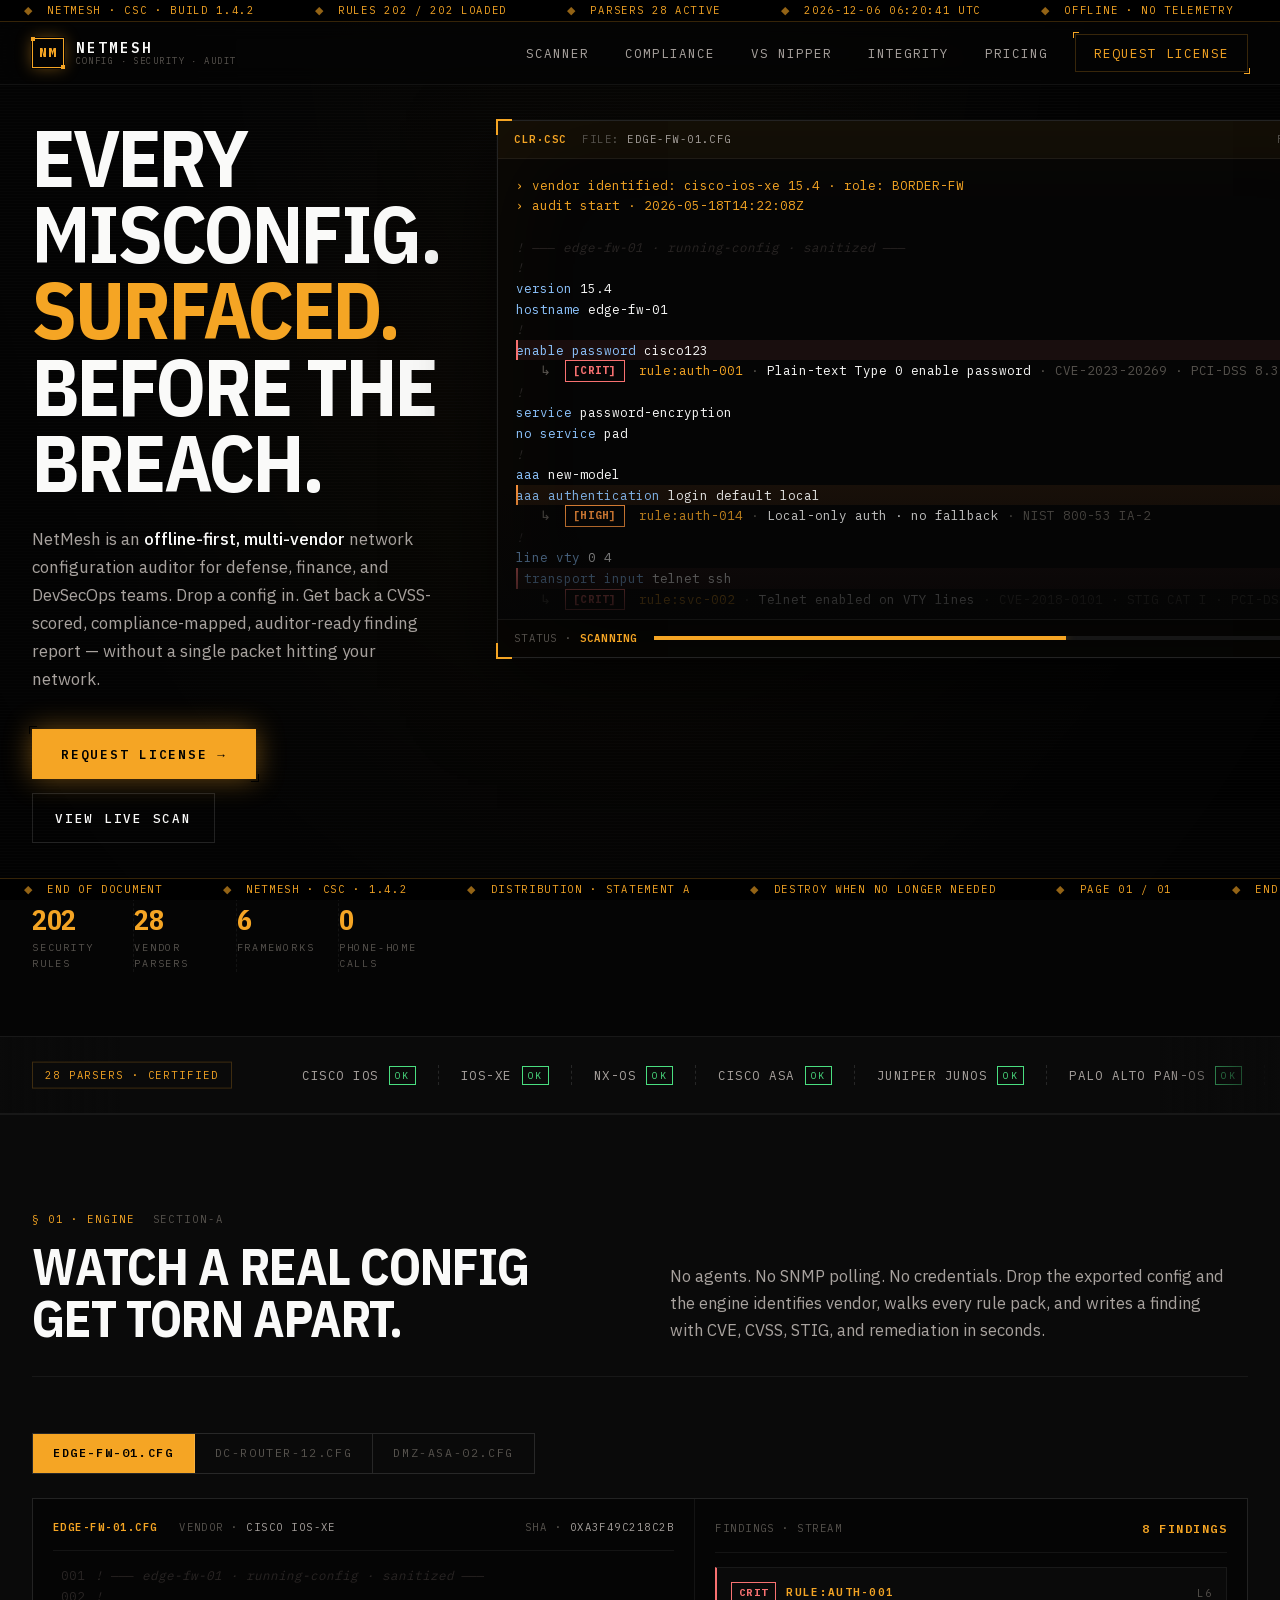
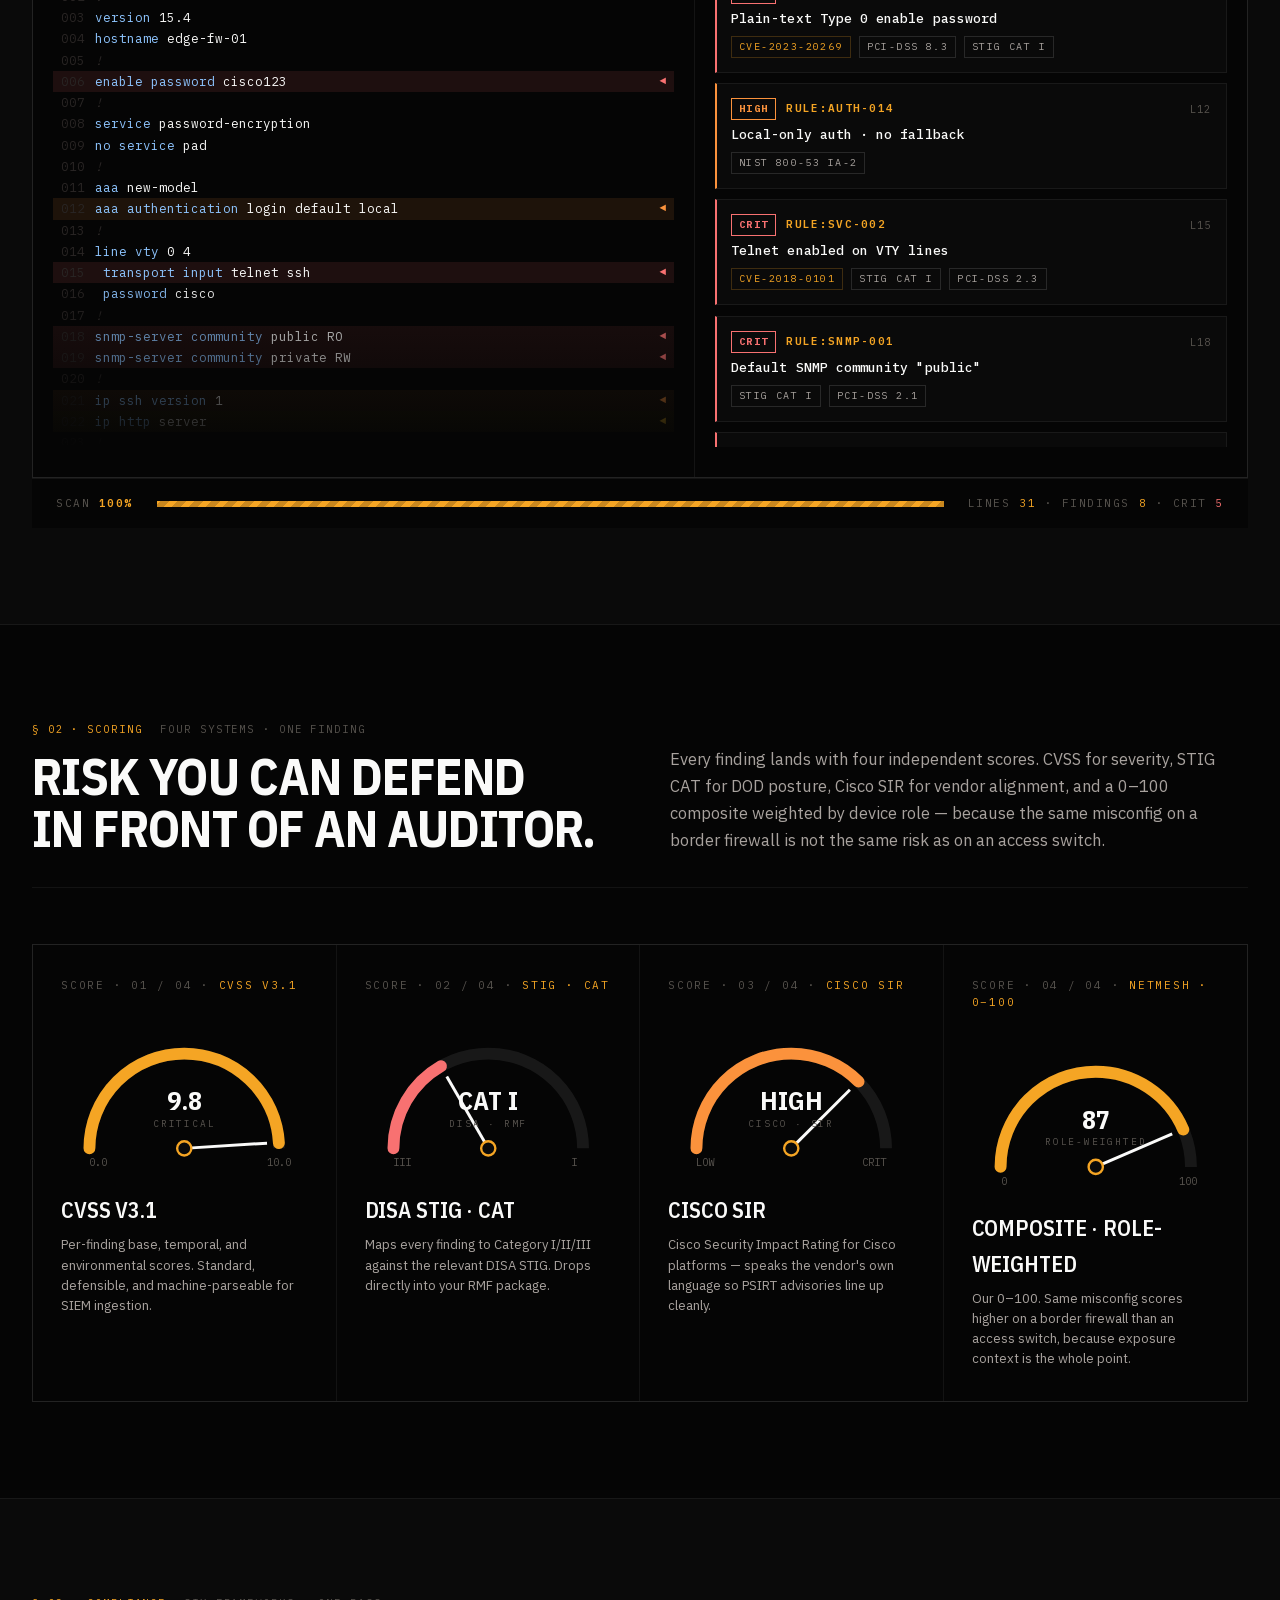
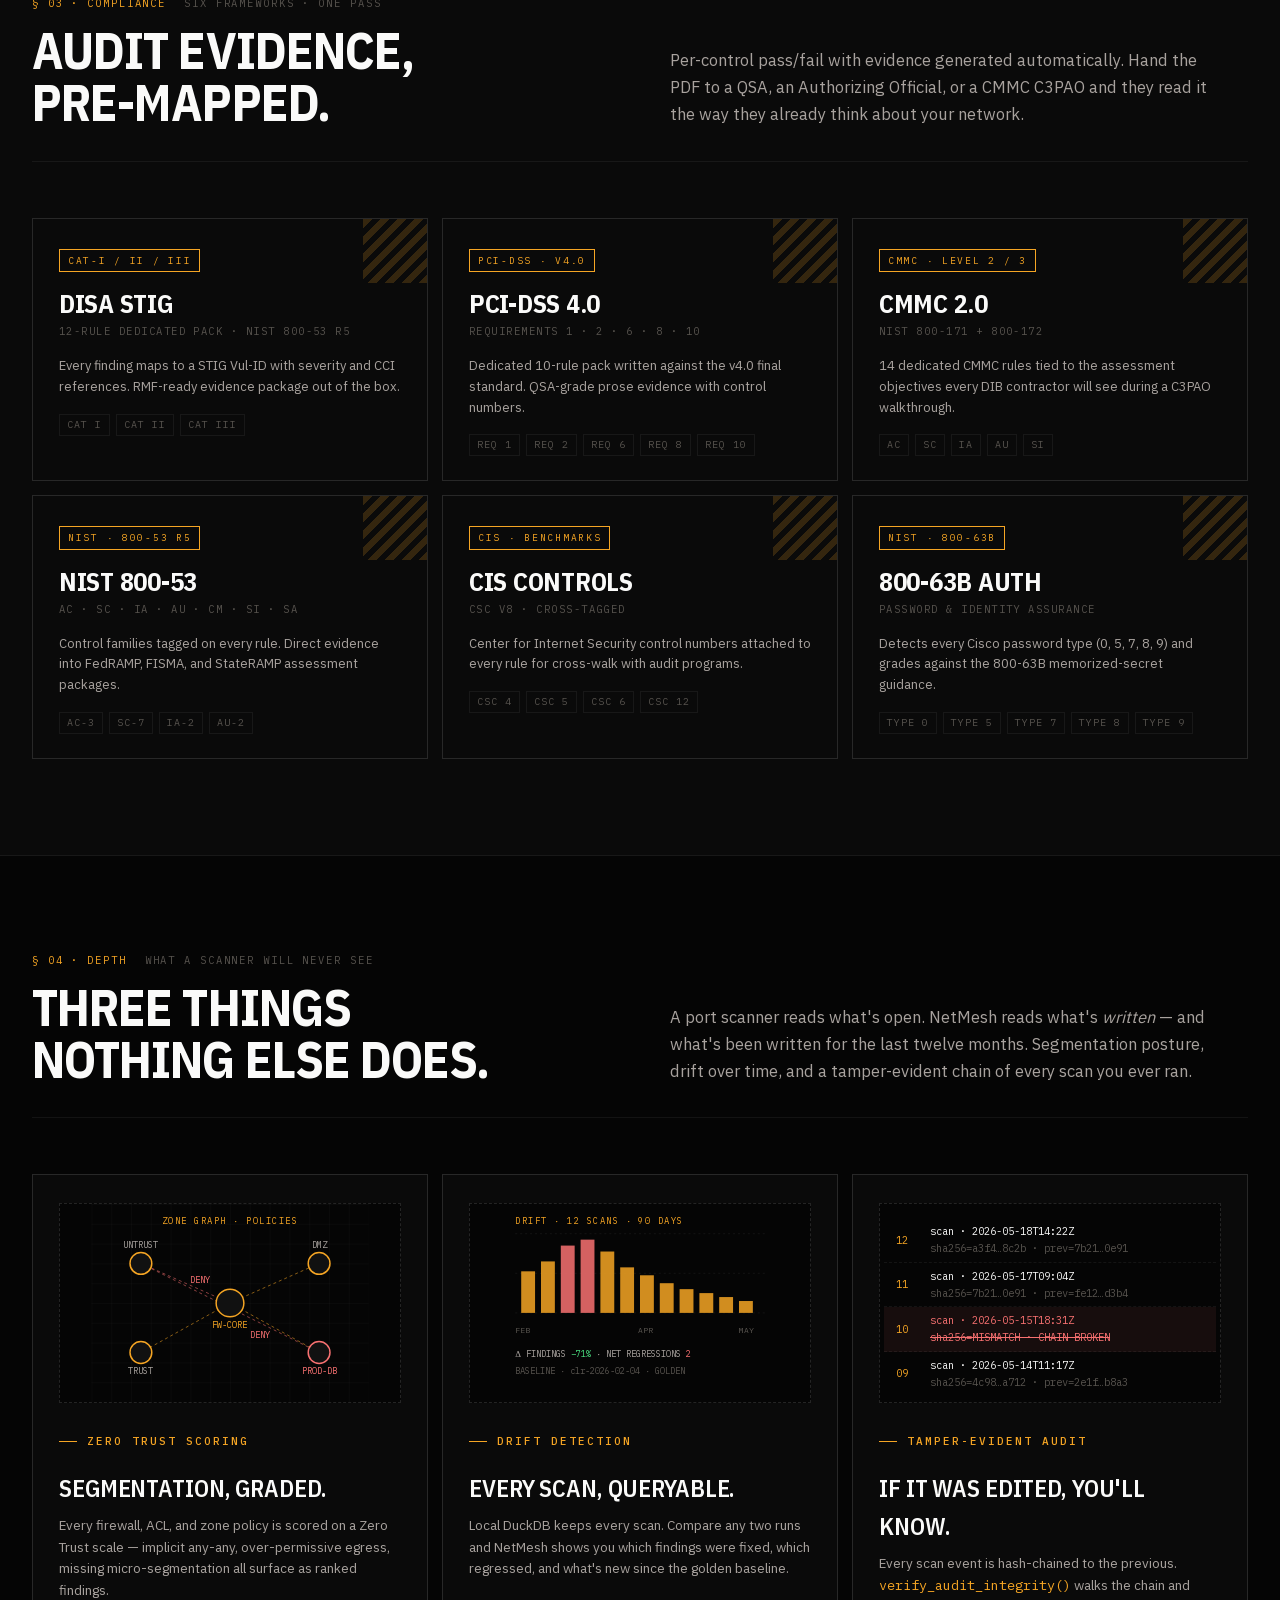
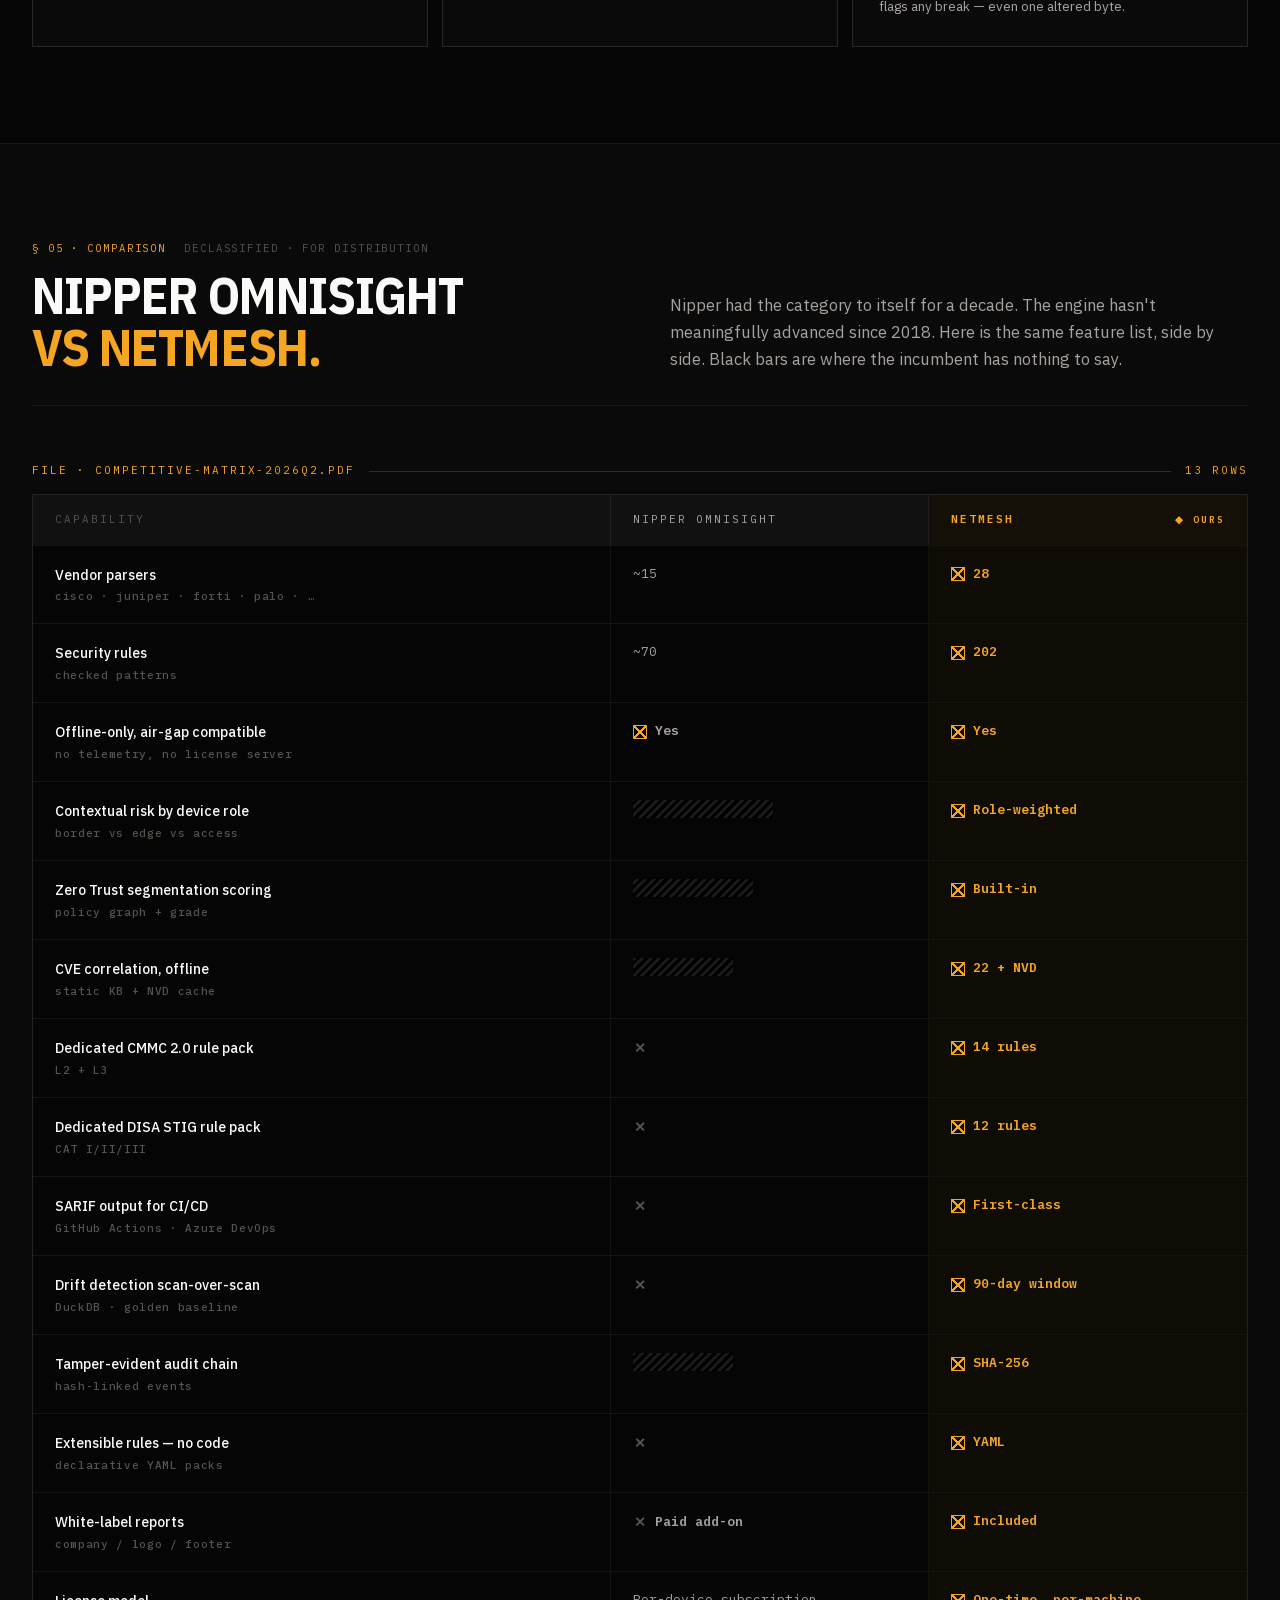
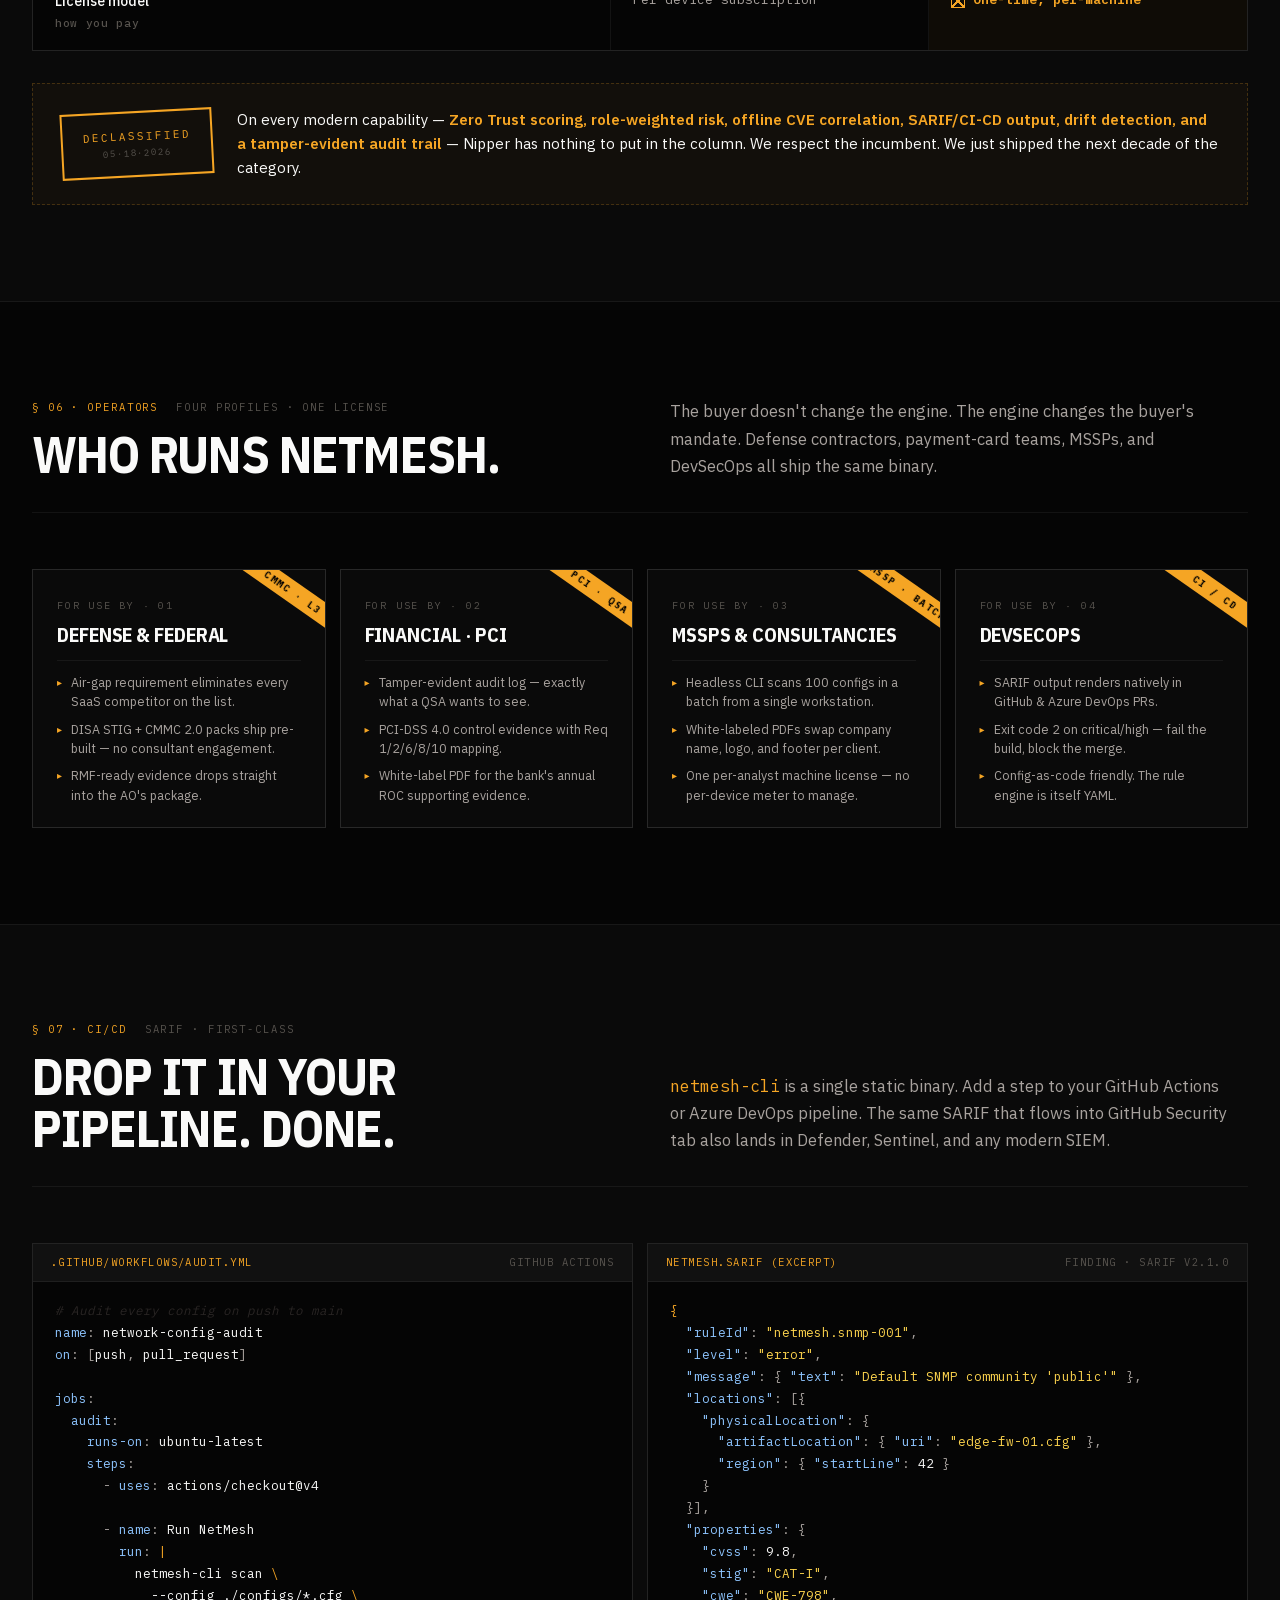
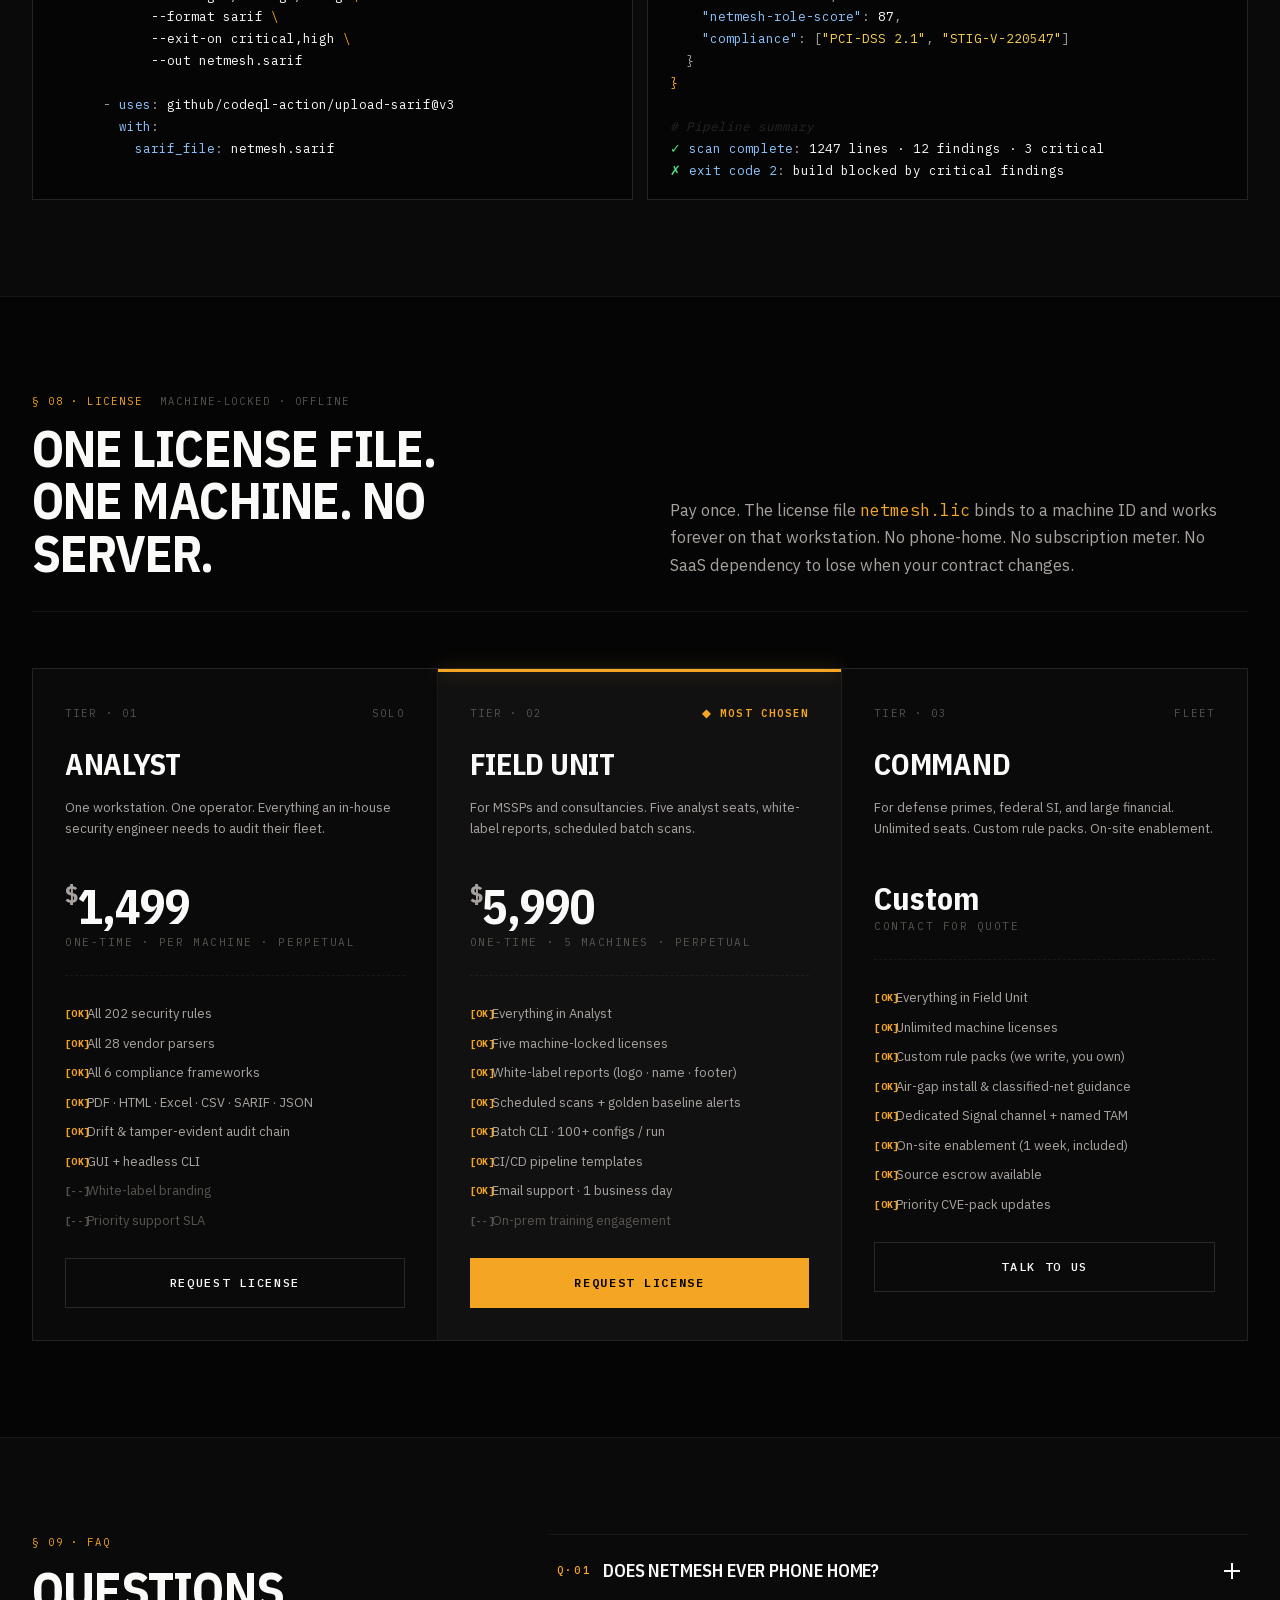
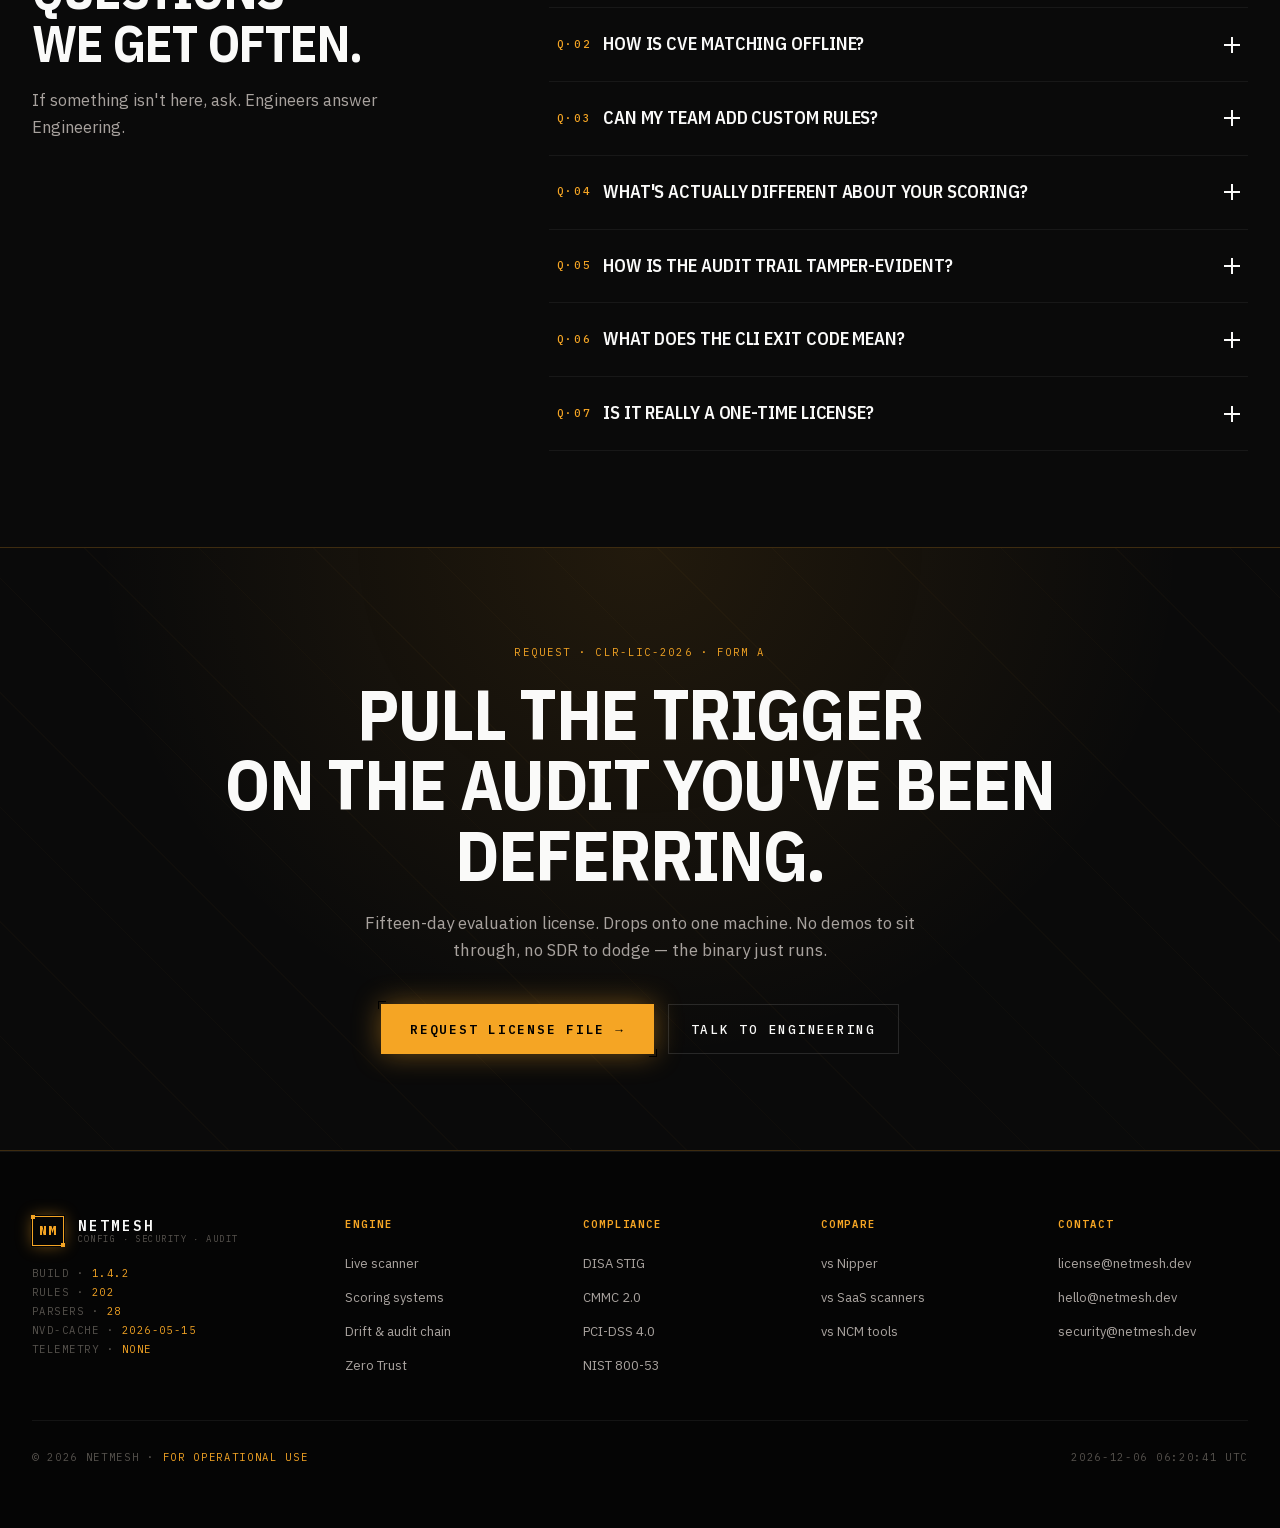
==== commit 95c636cd: "Pin hero terminal to top so it fits the viewport Switch hero-grid to align-items: start so the scann" ====
--- a/netmesh-standalone.html
+++ b/netmesh-standalone.html
@@ -178,7 +178,7 @@
   </script>
 
   <script type="__bundler/template">
-"<!DOCTYPE html>\n<html lang=\"en\"><head>\n<meta charset=\"UTF-8\">\n<meta name=\"viewport\" content=\"width=device-width,initial-scale=1.0\">\n<title>NETMESH · Network Configuration Security Auditor<\u002Ftitle>\n<meta name=\"description\" content=\"Offline-first, multi-vendor configuration auditor — 202 rules · 28 parsers · 6 compliance frameworks. CMMC 2.0, DISA STIG, PCI-DSS 4.0, NIST 800-53. Air-gap compatible.\">\n<link rel=\"preconnect\" href=\"https://fonts.googleapis.com\">\n<link rel=\"preconnect\" href=\"https://fonts.gstatic.com\" crossorigin=\"\">\n<style>/* cyrillic-ext */\n@font-face {\n  font-family: 'IBM Plex Mono';\n  font-style: normal;\n  font-weight: 300;\n  font-display: swap;\n  src: url(\"4b0a088a-c5eb-4bd6-ad96-cfa482a592f9\") format('woff2');\n  unicode-range: U+0460-052F, U+1C80-1C8A, U+20B4, U+2DE0-2DFF, U+A640-A69F, U+FE2E-FE2F;\n}\n/* cyrillic */\n@font-face {\n  font-family: 'IBM Plex Mono';\n  font-style: normal;\n  font-weight: 300;\n  font-display: swap;\n  src: url(\"15ec7234-a4b8-4f8b-ab75-1fcde7a79242\") format('woff2');\n  unicode-range: U+0301, U+0400-045F, U+0490-0491, U+04B0-04B1, U+2116;\n}\n/* vietnamese */\n@font-face {\n  font-family: 'IBM Plex Mono';\n  font-style: normal;\n  font-weight: 300;\n  font-display: swap;\n  src: url(\"1bead1bc-ae61-4ab7-8cb1-a2b34f8f62b6\") format('woff2');\n  unicode-range: U+0102-0103, U+0110-0111, U+0128-0129, U+0168-0169, U+01A0-01A1, U+01AF-01B0, U+0300-0301, U+0303-0304, U+0308-0309, U+0323, U+0329, U+1EA0-1EF9, U+20AB;\n}\n/* latin-ext */\n@font-face {\n  font-family: 'IBM Plex Mono';\n  font-style: normal;\n  font-weight: 300;\n  font-display: swap;\n  src: url(\"6db18368-a7be-4349-a94c-960717015e61\") format('woff2');\n  unicode-range: U+0100-02BA, U+02BD-02C5, U+02C7-02CC, U+02CE-02D7, U+02DD-02FF, U+0304, U+0308, U+0329, U+1D00-1DBF, U+1E00-1E9F, U+1EF2-1EFF, U+2020, U+20A0-20AB, U+20AD-20C0, U+2113, U+2C60-2C7F, U+A720-A7FF;\n}\n/* latin */\n@font-face {\n  font-family: 'IBM Plex Mono';\n  font-style: normal;\n  font-weight: 300;\n  font-display: swap;\n  src: url(\"e14122bb-c17f-44b3-8140-132e5a59bc2c\") format('woff2');\n  unicode-range: U+0000-00FF, U+0131, U+0152-0153, U+02BB-02BC, U+02C6, U+02DA, U+02DC, U+0304, U+0308, U+0329, U+2000-206F, U+20AC, U+2122, U+2191, U+2193, U+2212, U+2215, U+FEFF, U+FFFD;\n}\n/* cyrillic-ext */\n@font-face {\n  font-family: 'IBM Plex Mono';\n  font-style: normal;\n  font-weight: 400;\n  font-display: swap;\n  src: url(\"b8f09a3a-f22b-4a7b-bf69-cd7d77cf1642\") format('woff2');\n  unicode-range: U+0460-052F, U+1C80-1C8A, U+20B4, U+2DE0-2DFF, U+A640-A69F, U+FE2E-FE2F;\n}\n/* cyrillic */\n@font-face {\n  font-family: 'IBM Plex Mono';\n  font-style: normal;\n  font-weight: 400;\n  font-display: swap;\n  src: url(\"bfe26735-0513-4896-8d8c-42e3d61e45b4\") format('woff2');\n  unicode-range: U+0301, U+0400-045F, U+0490-0491, U+04B0-04B1, U+2116;\n}\n/* vietnamese */\n@font-face {\n  font-family: 'IBM Plex Mono';\n  font-style: normal;\n  font-weight: 400;\n  font-display: swap;\n  src: url(\"6e071f91-a327-4674-8cda-7123c5de80f2\") format('woff2');\n  unicode-range: U+0102-0103, U+0110-0111, U+0128-0129, U+0168-0169, U+01A0-01A1, U+01AF-01B0, U+0300-0301, U+0303-0304, U+0308-0309, U+0323, U+0329, U+1EA0-1EF9, U+20AB;\n}\n/* latin-ext */\n@font-face {\n  font-family: 'IBM Plex Mono';\n  font-style: normal;\n  font-weight: 400;\n  font-display: swap;\n  src: url(\"df7141e4-679c-40a9-9715-6282ce06490b\") format('woff2');\n  unicode-range: U+0100-02BA, U+02BD-02C5, U+02C7-02CC, U+02CE-02D7, U+02DD-02FF, U+0304, U+0308, U+0329, U+1D00-1DBF, U+1E00-1E9F, U+1EF2-1EFF, U+2020, U+20A0-20AB, U+20AD-20C0, U+2113, U+2C60-2C7F, U+A720-A7FF;\n}\n/* latin */\n@font-face {\n  font-family: 'IBM Plex Mono';\n  font-style: normal;\n  font-weight: 400;\n  font-display: swap;\n  src: url(\"c70f12a7-155d-43c8-8524-88f6f1e4c4ad\") format('woff2');\n  unicode-range: U+0000-00FF, U+0131, U+0152-0153, U+02BB-02BC, U+02C6, U+02DA, U+02DC, U+0304, U+0308, U+0329, U+2000-206F, U+20AC, U+2122, U+2191, U+2193, U+2212, U+2215, U+FEFF, U+FFFD;\n}\n/* cyrillic-ext */\n@font-face {\n  font-family: 'IBM Plex Mono';\n  font-style: normal;\n  font-weight: 500;\n  font-display: swap;\n  src: url(\"79ab3d62-4a0e-4ff9-8cef-6d190570a9c2\") format('woff2');\n  unicode-range: U+0460-052F, U+1C80-1C8A, U+20B4, U+2DE0-2DFF, U+A640-A69F, U+FE2E-FE2F;\n}\n/* cyrillic */\n@font-face {\n  font-family: 'IBM Plex Mono';\n  font-style: normal;\n  font-weight: 500;\n  font-display: swap;\n  src: url(\"9b81c4b3-eb53-4421-b73a-5fdd25ce63e2\") format('woff2');\n  unicode-range: U+0301, U+0400-045F, U+0490-0491, U+04B0-04B1, U+2116;\n}\n/* vietnamese */\n@font-face {\n  font-family: 'IBM Plex Mono';\n  font-style: normal;\n  font-weight: 500;\n  font-display: swap;\n  src: url(\"5c1bbac3-af32-4cb0-a934-3e468b8f1eda\") format('woff2');\n  unicode-range: U+0102-0103, U+0110-0111, U+0128-0129, U+0168-0169, U+01A0-01A1, U+01AF-01B0, U+0300-0301, U+0303-0304, U+0308-0309, U+0323, U+0329, U+1EA0-1EF9, U+20AB;\n}\n/* latin-ext */\n@font-face {\n  font-family: 'IBM Plex Mono';\n  font-style: normal;\n  font-weight: 500;\n  font-display: swap;\n  src: url(\"c01eb65d-5ab3-47b5-8a86-888548711c54\") format('woff2');\n  unicode-range: U+0100-02BA, U+02BD-02C5, U+02C7-02CC, U+02CE-02D7, U+02DD-02FF, U+0304, U+0308, U+0329, U+1D00-1DBF, U+1E00-1E9F, U+1EF2-1EFF, U+2020, U+20A0-20AB, U+20AD-20C0, U+2113, U+2C60-2C7F, U+A720-A7FF;\n}\n/* latin */\n@font-face {\n  font-family: 'IBM Plex Mono';\n  font-style: normal;\n  font-weight: 500;\n  font-display: swap;\n  src: url(\"87bb3d2c-ec0c-402b-a022-d7b11331b43b\") format('woff2');\n  unicode-range: U+0000-00FF, U+0131, U+0152-0153, U+02BB-02BC, U+02C6, U+02DA, U+02DC, U+0304, U+0308, U+0329, U+2000-206F, U+20AC, U+2122, U+2191, U+2193, U+2212, U+2215, U+FEFF, U+FFFD;\n}\n/* cyrillic-ext */\n@font-face {\n  font-family: 'IBM Plex Mono';\n  font-style: normal;\n  font-weight: 600;\n  font-display: swap;\n  src: url(\"e0ed66eb-98e1-4a2b-a7f0-a70bf856e05d\") format('woff2');\n  unicode-range: U+0460-052F, U+1C80-1C8A, U+20B4, U+2DE0-2DFF, U+A640-A69F, U+FE2E-FE2F;\n}\n/* cyrillic */\n@font-face {\n  font-family: 'IBM Plex Mono';\n  font-style: normal;\n  font-weight: 600;\n  font-display: swap;\n  src: url(\"0d63ad31-326a-42d8-96ef-0508cc136665\") format('woff2');\n  unicode-range: U+0301, U+0400-045F, U+0490-0491, U+04B0-04B1, U+2116;\n}\n/* vietnamese */\n@font-face {\n  font-family: 'IBM Plex Mono';\n  font-style: normal;\n  font-weight: 600;\n  font-display: swap;\n  src: url(\"2297947b-f835-4a2c-89d4-6308d4126ed6\") format('woff2');\n  unicode-range: U+0102-0103, U+0110-0111, U+0128-0129, U+0168-0169, U+01A0-01A1, U+01AF-01B0, U+0300-0301, U+0303-0304, U+0308-0309, U+0323, U+0329, U+1EA0-1EF9, U+20AB;\n}\n/* latin-ext */\n@font-face {\n  font-family: 'IBM Plex Mono';\n  font-style: normal;\n  font-weight: 600;\n  font-display: swap;\n  src: url(\"0389aab5-2e25-458d-ad7f-aece064f2db7\") format('woff2');\n  unicode-range: U+0100-02BA, U+02BD-02C5, U+02C7-02CC, U+02CE-02D7, U+02DD-02FF, U+0304, U+0308, U+0329, U+1D00-1DBF, U+1E00-1E9F, U+1EF2-1EFF, U+2020, U+20A0-20AB, U+20AD-20C0, U+2113, U+2C60-2C7F, U+A720-A7FF;\n}\n/* latin */\n@font-face {\n  font-family: 'IBM Plex Mono';\n  font-style: normal;\n  font-weight: 600;\n  font-display: swap;\n  src: url(\"8a6b0b74-a71b-4cf2-a048-84759755ecf8\") format('woff2');\n  unicode-range: U+0000-00FF, U+0131, U+0152-0153, U+02BB-02BC, U+02C6, U+02DA, U+02DC, U+0304, U+0308, U+0329, U+2000-206F, U+20AC, U+2122, U+2191, U+2193, U+2212, U+2215, U+FEFF, U+FFFD;\n}\n/* cyrillic-ext */\n@font-face {\n  font-family: 'IBM Plex Mono';\n  font-style: normal;\n  font-weight: 700;\n  font-display: swap;\n  src: url(\"23357c13-ef2d-4d0e-abff-b4bcb202575c\") format('woff2');\n  unicode-range: U+0460-052F, U+1C80-1C8A, U+20B4, U+2DE0-2DFF, U+A640-A69F, U+FE2E-FE2F;\n}\n/* cyrillic */\n@font-face {\n  font-family: 'IBM Plex Mono';\n  font-style: normal;\n  font-weight: 700;\n  font-display: swap;\n  src: url(\"5f0c42dd-3c5c-4391-b2de-c203efb0bbe2\") format('woff2');\n  unicode-range: U+0301, U+0400-045F, U+0490-0491, U+04B0-04B1, U+2116;\n}\n/* vietnamese */\n@font-face {\n  font-family: 'IBM Plex Mono';\n  font-style: normal;\n  font-weight: 700;\n  font-display: swap;\n  src: url(\"208b1a75-e98c-4ad0-b423-a0a1e287f6c9\") format('woff2');\n  unicode-range: U+0102-0103, U+0110-0111, U+0128-0129, U+0168-0169, U+01A0-01A1, U+01AF-01B0, U+0300-0301, U+0303-0304, U+0308-0309, U+0323, U+0329, U+1EA0-1EF9, U+20AB;\n}\n/* latin-ext */\n@font-face {\n  font-family: 'IBM Plex Mono';\n  font-style: normal;\n  font-weight: 700;\n  font-display: swap;\n  src: url(\"95a1d3b2-d095-40f0-9142-d8b7e9057fc2\") format('woff2');\n  unicode-range: U+0100-02BA, U+02BD-02C5, U+02C7-02CC, U+02CE-02D7, U+02DD-02FF, U+0304, U+0308, U+0329, U+1D00-1DBF, U+1E00-1E9F, U+1EF2-1EFF, U+2020, U+20A0-20AB, U+20AD-20C0, U+2113, U+2C60-2C7F, U+A720-A7FF;\n}\n/* latin */\n@font-face {\n  font-family: 'IBM Plex Mono';\n  font-style: normal;\n  font-weight: 700;\n  font-display: swap;\n  src: url(\"048308a3-d4b5-4524-8dbd-9d3706f2c212\") format('woff2');\n  unicode-range: U+0000-00FF, U+0131, U+0152-0153, U+02BB-02BC, U+02C6, U+02DA, U+02DC, U+0304, U+0308, U+0329, U+2000-206F, U+20AC, U+2122, U+2191, U+2193, U+2212, U+2215, U+FEFF, U+FFFD;\n}\n/* cyrillic-ext */\n@font-face {\n  font-family: 'IBM Plex Sans';\n  font-style: normal;\n  font-weight: 300;\n  font-stretch: 100%;\n  font-display: swap;\n  src: url(\"f9661497-9ec9-4493-833e-a43a4ae543e4\") format('woff2');\n  unicode-range: U+0460-052F, U+1C80-1C8A, U+20B4, U+2DE0-2DFF, U+A640-A69F, U+FE2E-FE2F;\n}\n/* cyrillic */\n@font-face {\n  font-family: 'IBM Plex Sans';\n  font-style: normal;\n  font-weight: 300;\n  font-stretch: 100%;\n  font-display: swap;\n  src: url(\"6acb1c17-184f-4b84-a236-5e4827cbc71e\") format('woff2');\n  unicode-range: U+0301, U+0400-045F, U+0490-0491, U+04B0-04B1, U+2116;\n}\n/* greek */\n@font-face {\n  font-family: 'IBM Plex Sans';\n  font-style: normal;\n  font-weight: 300;\n  font-stretch: 100%;\n  font-display: swap;\n  src: url(\"4bc5a48d-719f-45e5-add8-fc1f05fb4e56\") format('woff2');\n  unicode-range: U+0370-0377, U+037A-037F, U+0384-038A, U+038C, U+038E-03A1, U+03A3-03FF;\n}\n/* vietnamese */\n@font-face {\n  font-family: 'IBM Plex Sans';\n  font-style: normal;\n  font-weight: 300;\n  font-stretch: 100%;\n  font-display: swap;\n  src: url(\"848a2d7c-885f-4f14-93e1-fc0082695123\") format('woff2');\n  unicode-range: U+0102-0103, U+0110-0111, U+0128-0129, U+0168-0169, U+01A0-01A1, U+01AF-01B0, U+0300-0301, U+0303-0304, U+0308-0309, U+0323, U+0329, U+1EA0-1EF9, U+20AB;\n}\n/* latin-ext */\n@font-face {\n  font-family: 'IBM Plex Sans';\n  font-style: normal;\n  font-weight: 300;\n  font-stretch: 100%;\n  font-display: swap;\n  src: url(\"aaefe389-fa14-4724-ab41-c17158b86b67\") format('woff2');\n  unicode-range: U+0100-02BA, U+02BD-02C5, U+02C7-02CC, U+02CE-02D7, U+02DD-02FF, U+0304, U+0308, U+0329, U+1D00-1DBF, U+1E00-1E9F, U+1EF2-1EFF, U+2020, U+20A0-20AB, U+20AD-20C0, U+2113, U+2C60-2C7F, U+A720-A7FF;\n}\n/* latin */\n@font-face {\n  font-family: 'IBM Plex Sans';\n  font-style: normal;\n  font-weight: 300;\n  font-stretch: 100%;\n  font-display: swap;\n  src: url(\"a1f2520a-74ee-4887-8f97-300d655aeeb2\") format('woff2');\n  unicode-range: U+0000-00FF, U+0131, U+0152-0153, U+02BB-02BC, U+02C6, U+02DA, U+02DC, U+0304, U+0308, U+0329, U+2000-206F, U+20AC, U+2122, U+2191, U+2193, U+2212, U+2215, U+FEFF, U+FFFD;\n}\n/* cyrillic-ext */\n@font-face {\n  font-family: 'IBM Plex Sans';\n  font-style: normal;\n  font-weight: 400;\n  font-stretch: 100%;\n  font-display: swap;\n  src: url(\"f9661497-9ec9-4493-833e-a43a4ae543e4\") format('woff2');\n  unicode-range: U+0460-052F, U+1C80-1C8A, U+20B4, U+2DE0-2DFF, U+A640-A69F, U+FE2E-FE2F;\n}\n/* cyrillic */\n@font-face {\n  font-family: 'IBM Plex Sans';\n  font-style: normal;\n  font-weight: 400;\n  font-stretch: 100%;\n  font-display: swap;\n  src: url(\"6acb1c17-184f-4b84-a236-5e4827cbc71e\") format('woff2');\n  unicode-range: U+0301, U+0400-045F, U+0490-0491, U+04B0-04B1, U+2116;\n}\n/* greek */\n@font-face {\n  font-family: 'IBM Plex Sans';\n  font-style: normal;\n  font-weight: 400;\n  font-stretch: 100%;\n  font-display: swap;\n  src: url(\"4bc5a48d-719f-45e5-add8-fc1f05fb4e56\") format('woff2');\n  unicode-range: U+0370-0377, U+037A-037F, U+0384-038A, U+038C, U+038E-03A1, U+03A3-03FF;\n}\n/* vietnamese */\n@font-face {\n  font-family: 'IBM Plex Sans';\n  font-style: normal;\n  font-weight: 400;\n  font-stretch: 100%;\n  font-display: swap;\n  src: url(\"848a2d7c-885f-4f14-93e1-fc0082695123\") format('woff2');\n  unicode-range: U+0102-0103, U+0110-0111, U+0128-0129, U+0168-0169, U+01A0-01A1, U+01AF-01B0, U+0300-0301, U+0303-0304, U+0308-0309, U+0323, U+0329, U+1EA0-1EF9, U+20AB;\n}\n/* latin-ext */\n@font-face {\n  font-family: 'IBM Plex Sans';\n  font-style: normal;\n  font-weight: 400;\n  font-stretch: 100%;\n  font-display: swap;\n  src: url(\"aaefe389-fa14-4724-ab41-c17158b86b67\") format('woff2');\n  unicode-range: U+0100-02BA, U+02BD-02C5, U+02C7-02CC, U+02CE-02D7, U+02DD-02FF, U+0304, U+0308, U+0329, U+1D00-1DBF, U+1E00-1E9F, U+1EF2-1EFF, U+2020, U+20A0-20AB, U+20AD-20C0, U+2113, U+2C60-2C7F, U+A720-A7FF;\n}\n/* latin */\n@font-face {\n  font-family: 'IBM Plex Sans';\n  font-style: normal;\n  font-weight: 400;\n  font-stretch: 100%;\n  font-display: swap;\n  src: url(\"a1f2520a-74ee-4887-8f97-300d655aeeb2\") format('woff2');\n  unicode-range: U+0000-00FF, U+0131, U+0152-0153, U+02BB-02BC, U+02C6, U+02DA, U+02DC, U+0304, U+0308, U+0329, U+2000-206F, U+20AC, U+2122, U+2191, U+2193, U+2212, U+2215, U+FEFF, U+FFFD;\n}\n/* cyrillic-ext */\n@font-face {\n  font-family: 'IBM Plex Sans';\n  font-style: normal;\n  font-weight: 500;\n  font-stretch: 100%;\n  font-display: swap;\n  src: url(\"f9661497-9ec9-4493-833e-a43a4ae543e4\") format('woff2');\n  unicode-range: U+0460-052F, U+1C80-1C8A, U+20B4, U+2DE0-2DFF, U+A640-A69F, U+FE2E-FE2F;\n}\n/* cyrillic */\n@font-face {\n  font-family: 'IBM Plex Sans';\n  font-style: normal;\n  font-weight: 500;\n  font-stretch: 100%;\n  font-display: swap;\n  src: url(\"6acb1c17-184f-4b84-a236-5e4827cbc71e\") format('woff2');\n  unicode-range: U+0301, U+0400-045F, U+0490-0491, U+04B0-04B1, U+2116;\n}\n/* greek */\n@font-face {\n  font-family: 'IBM Plex Sans';\n  font-style: normal;\n  font-weight: 500;\n  font-stretch: 100%;\n  font-display: swap;\n  src: url(\"4bc5a48d-719f-45e5-add8-fc1f05fb4e56\") format('woff2');\n  unicode-range: U+0370-0377, U+037A-037F, U+0384-038A, U+038C, U+038E-03A1, U+03A3-03FF;\n}\n/* vietnamese */\n@font-face {\n  font-family: 'IBM Plex Sans';\n  font-style: normal;\n  font-weight: 500;\n  font-stretch: 100%;\n  font-display: swap;\n  src: url(\"848a2d7c-885f-4f14-93e1-fc0082695123\") format('woff2');\n  unicode-range: U+0102-0103, U+0110-0111, U+0128-0129, U+0168-0169, U+01A0-01A1, U+01AF-01B0, U+0300-0301, U+0303-0304, U+0308-0309, U+0323, U+0329, U+1EA0-1EF9, U+20AB;\n}\n/* latin-ext */\n@font-face {\n  font-family: 'IBM Plex Sans';\n  font-style: normal;\n  font-weight: 500;\n  font-stretch: 100%;\n  font-display: swap;\n  src: url(\"aaefe389-fa14-4724-ab41-c17158b86b67\") format('woff2');\n  unicode-range: U+0100-02BA, U+02BD-02C5, U+02C7-02CC, U+02CE-02D7, U+02DD-02FF, U+0304, U+0308, U+0329, U+1D00-1DBF, U+1E00-1E9F, U+1EF2-1EFF, U+2020, U+20A0-20AB, U+20AD-20C0, U+2113, U+2C60-2C7F, U+A720-A7FF;\n}\n/* latin */\n@font-face {\n  font-family: 'IBM Plex Sans';\n  font-style: normal;\n  font-weight: 500;\n  font-stretch: 100%;\n  font-display: swap;\n  src: url(\"a1f2520a-74ee-4887-8f97-300d655aeeb2\") format('woff2');\n  unicode-range: U+0000-00FF, U+0131, U+0152-0153, U+02BB-02BC, U+02C6, U+02DA, U+02DC, U+0304, U+0308, U+0329, U+2000-206F, U+20AC, U+2122, U+2191, U+2193, U+2212, U+2215, U+FEFF, U+FFFD;\n}\n/* cyrillic-ext */\n@font-face {\n  font-family: 'IBM Plex Sans';\n  font-style: normal;\n  font-weight: 600;\n  font-stretch: 100%;\n  font-display: swap;\n  src: url(\"f9661497-9ec9-4493-833e-a43a4ae543e4\") format('woff2');\n  unicode-range: U+0460-052F, U+1C80-1C8A, U+20B4, U+2DE0-2DFF, U+A640-A69F, U+FE2E-FE2F;\n}\n/* cyrillic */\n@font-face {\n  font-family: 'IBM Plex Sans';\n  font-style: normal;\n  font-weight: 600;\n  font-stretch: 100%;\n  font-display: swap;\n  src: url(\"6acb1c17-184f-4b84-a236-5e4827cbc71e\") format('woff2');\n  unicode-range: U+0301, U+0400-045F, U+0490-0491, U+04B0-04B1, U+2116;\n}\n/* greek */\n@font-face {\n  font-family: 'IBM Plex Sans';\n  font-style: normal;\n  font-weight: 600;\n  font-stretch: 100%;\n  font-display: swap;\n  src: url(\"4bc5a48d-719f-45e5-add8-fc1f05fb4e56\") format('woff2');\n  unicode-range: U+0370-0377, U+037A-037F, U+0384-038A, U+038C, U+038E-03A1, U+03A3-03FF;\n}\n/* vietnamese */\n@font-face {\n  font-family: 'IBM Plex Sans';\n  font-style: normal;\n  font-weight: 600;\n  font-stretch: 100%;\n  font-display: swap;\n  src: url(\"848a2d7c-885f-4f14-93e1-fc0082695123\") format('woff2');\n  unicode-range: U+0102-0103, U+0110-0111, U+0128-0129, U+0168-0169, U+01A0-01A1, U+01AF-01B0, U+0300-0301, U+0303-0304, U+0308-0309, U+0323, U+0329, U+1EA0-1EF9, U+20AB;\n}\n/* latin-ext */\n@font-face {\n  font-family: 'IBM Plex Sans';\n  font-style: normal;\n  font-weight: 600;\n  font-stretch: 100%;\n  font-display: swap;\n  src: url(\"aaefe389-fa14-4724-ab41-c17158b86b67\") format('woff2');\n  unicode-range: U+0100-02BA, U+02BD-02C5, U+02C7-02CC, U+02CE-02D7, U+02DD-02FF, U+0304, U+0308, U+0329, U+1D00-1DBF, U+1E00-1E9F, U+1EF2-1EFF, U+2020, U+20A0-20AB, U+20AD-20C0, U+2113, U+2C60-2C7F, U+A720-A7FF;\n}\n/* latin */\n@font-face {\n  font-family: 'IBM Plex Sans';\n  font-style: normal;\n  font-weight: 600;\n  font-stretch: 100%;\n  font-display: swap;\n  src: url(\"a1f2520a-74ee-4887-8f97-300d655aeeb2\") format('woff2');\n  unicode-range: U+0000-00FF, U+0131, U+0152-0153, U+02BB-02BC, U+02C6, U+02DA, U+02DC, U+0304, U+0308, U+0329, U+2000-206F, U+20AC, U+2122, U+2191, U+2193, U+2212, U+2215, U+FEFF, U+FFFD;\n}\n/* cyrillic-ext */\n@font-face {\n  font-family: 'IBM Plex Sans';\n  font-style: normal;\n  font-weight: 700;\n  font-stretch: 100%;\n  font-display: swap;\n  src: url(\"f9661497-9ec9-4493-833e-a43a4ae543e4\") format('woff2');\n  unicode-range: U+0460-052F, U+1C80-1C8A, U+20B4, U+2DE0-2DFF, U+A640-A69F, U+FE2E-FE2F;\n}\n/* cyrillic */\n@font-face {\n  font-family: 'IBM Plex Sans';\n  font-style: normal;\n  font-weight: 700;\n  font-stretch: 100%;\n  font-display: swap;\n  src: url(\"6acb1c17-184f-4b84-a236-5e4827cbc71e\") format('woff2');\n  unicode-range: U+0301, U+0400-045F, U+0490-0491, U+04B0-04B1, U+2116;\n}\n/* greek */\n@font-face {\n  font-family: 'IBM Plex Sans';\n  font-style: normal;\n  font-weight: 700;\n  font-stretch: 100%;\n  font-display: swap;\n  src: url(\"4bc5a48d-719f-45e5-add8-fc1f05fb4e56\") format('woff2');\n  unicode-range: U+0370-0377, U+037A-037F, U+0384-038A, U+038C, U+038E-03A1, U+03A3-03FF;\n}\n/* vietnamese */\n@font-face {\n  font-family: 'IBM Plex Sans';\n  font-style: normal;\n  font-weight: 700;\n  font-stretch: 100%;\n  font-display: swap;\n  src: url(\"848a2d7c-885f-4f14-93e1-fc0082695123\") format('woff2');\n  unicode-range: U+0102-0103, U+0110-0111, U+0128-0129, U+0168-0169, U+01A0-01A1, U+01AF-01B0, U+0300-0301, U+0303-0304, U+0308-0309, U+0323, U+0329, U+1EA0-1EF9, U+20AB;\n}\n/* latin-ext */\n@font-face {\n  font-family: 'IBM Plex Sans';\n  font-style: normal;\n  font-weight: 700;\n  font-stretch: 100%;\n  font-display: swap;\n  src: url(\"aaefe389-fa14-4724-ab41-c17158b86b67\") format('woff2');\n  unicode-range: U+0100-02BA, U+02BD-02C5, U+02C7-02CC, U+02CE-02D7, U+02DD-02FF, U+0304, U+0308, U+0329, U+1D00-1DBF, U+1E00-1E9F, U+1EF2-1EFF, U+2020, U+20A0-20AB, U+20AD-20C0, U+2113, U+2C60-2C7F, U+A720-A7FF;\n}\n/* latin */\n@font-face {\n  font-family: 'IBM Plex Sans';\n  font-style: normal;\n  font-weight: 700;\n  font-stretch: 100%;\n  font-display: swap;\n  src: url(\"a1f2520a-74ee-4887-8f97-300d655aeeb2\") format('woff2');\n  unicode-range: U+0000-00FF, U+0131, U+0152-0153, U+02BB-02BC, U+02C6, U+02DA, U+02DC, U+0304, U+0308, U+0329, U+2000-206F, U+20AC, U+2122, U+2191, U+2193, U+2212, U+2215, U+FEFF, U+FFFD;\n}\n/* cyrillic-ext */\n@font-face {\n  font-family: 'IBM Plex Sans Condensed';\n  font-style: normal;\n  font-weight: 500;\n  font-display: swap;\n  src: url(\"29f020fb-e596-4a61-b23c-2728050e6417\") format('woff2');\n  unicode-range: U+0460-052F, U+1C80-1C8A, U+20B4, U+2DE0-2DFF, U+A640-A69F, U+FE2E-FE2F;\n}\n/* vietnamese */\n@font-face {\n  font-family: 'IBM Plex Sans Condensed';\n  font-style: normal;\n  font-weight: 500;\n  font-display: swap;\n  src: url(\"24750e54-9420-4bf8-a852-8f87961529e8\") format('woff2');\n  unicode-range: U+0102-0103, U+0110-0111, U+0128-0129, U+0168-0169, U+01A0-01A1, U+01AF-01B0, U+0300-0301, U+0303-0304, U+0308-0309, U+0323, U+0329, U+1EA0-1EF9, U+20AB;\n}\n/* latin-ext */\n@font-face {\n  font-family: 'IBM Plex Sans Condensed';\n  font-style: normal;\n  font-weight: 500;\n  font-display: swap;\n  src: url(\"f60bbeec-d17c-4201-ba40-c17c5ff9ea49\") format('woff2');\n  unicode-range: U+0100-02BA, U+02BD-02C5, U+02C7-02CC, U+02CE-02D7, U+02DD-02FF, U+0304, U+0308, U+0329, U+1D00-1DBF, U+1E00-1E9F, U+1EF2-1EFF, U+2020, U+20A0-20AB, U+20AD-20C0, U+2113, U+2C60-2C7F, U+A720-A7FF;\n}\n/* latin */\n@font-face {\n  font-family: 'IBM Plex Sans Condensed';\n  font-style: normal;\n  font-weight: 500;\n  font-display: swap;\n  src: url(\"3803f6da-6e89-4f89-a70f-a3dd97ccc611\") format('woff2');\n  unicode-range: U+0000-00FF, U+0131, U+0152-0153, U+02BB-02BC, U+02C6, U+02DA, U+02DC, U+0304, U+0308, U+0329, U+2000-206F, U+20AC, U+2122, U+2191, U+2193, U+2212, U+2215, U+FEFF, U+FFFD;\n}\n/* cyrillic-ext */\n@font-face {\n  font-family: 'IBM Plex Sans Condensed';\n  font-style: normal;\n  font-weight: 600;\n  font-display: swap;\n  src: url(\"16f58fe2-f0c4-4365-a616-4d23e083c127\") format('woff2');\n  unicode-range: U+0460-052F, U+1C80-1C8A, U+20B4, U+2DE0-2DFF, U+A640-A69F, U+FE2E-FE2F;\n}\n/* vietnamese */\n@font-face {\n  font-family: 'IBM Plex Sans Condensed';\n  font-style: normal;\n  font-weight: 600;\n  font-display: swap;\n  src: url(\"da38faaa-9bcd-46cc-9191-78d40187c2d9\") format('woff2');\n  unicode-range: U+0102-0103, U+0110-0111, U+0128-0129, U+0168-0169, U+01A0-01A1, U+01AF-01B0, U+0300-0301, U+0303-0304, U+0308-0309, U+0323, U+0329, U+1EA0-1EF9, U+20AB;\n}\n/* latin-ext */\n@font-face {\n  font-family: 'IBM Plex Sans Condensed';\n  font-style: normal;\n  font-weight: 600;\n  font-display: swap;\n  src: url(\"7ae28f7e-7f87-4fca-a41f-fdcb353a865c\") format('woff2');\n  unicode-range: U+0100-02BA, U+02BD-02C5, U+02C7-02CC, U+02CE-02D7, U+02DD-02FF, U+0304, U+0308, U+0329, U+1D00-1DBF, U+1E00-1E9F, U+1EF2-1EFF, U+2020, U+20A0-20AB, U+20AD-20C0, U+2113, U+2C60-2C7F, U+A720-A7FF;\n}\n/* latin */\n@font-face {\n  font-family: 'IBM Plex Sans Condensed';\n  font-style: normal;\n  font-weight: 600;\n  font-display: swap;\n  src: url(\"2f22c61e-746e-4a7b-afa0-2de5b0b4b04a\") format('woff2');\n  unicode-range: U+0000-00FF, U+0131, U+0152-0153, U+02BB-02BC, U+02C6, U+02DA, U+02DC, U+0304, U+0308, U+0329, U+2000-206F, U+20AC, U+2122, U+2191, U+2193, U+2212, U+2215, U+FEFF, U+FFFD;\n}\n/* cyrillic-ext */\n@font-face {\n  font-family: 'IBM Plex Sans Condensed';\n  font-style: normal;\n  font-weight: 700;\n  font-display: swap;\n  src: url(\"4b78aa82-2446-4e5c-b9d7-0badcdd53c53\") format('woff2');\n  unicode-range: U+0460-052F, U+1C80-1C8A, U+20B4, U+2DE0-2DFF, U+A640-A69F, U+FE2E-FE2F;\n}\n/* vietnamese */\n@font-face {\n  font-family: 'IBM Plex Sans Condensed';\n  font-style: normal;\n  font-weight: 700;\n  font-display: swap;\n  src: url(\"56475e7f-475c-4505-a624-c10a673bc882\") format('woff2');\n  unicode-range: U+0102-0103, U+0110-0111, U+0128-0129, U+0168-0169, U+01A0-01A1, U+01AF-01B0, U+0300-0301, U+0303-0304, U+0308-0309, U+0323, U+0329, U+1EA0-1EF9, U+20AB;\n}\n/* latin-ext */\n@font-face {\n  font-family: 'IBM Plex Sans Condensed';\n  font-style: normal;\n  font-weight: 700;\n  font-display: swap;\n  src: url(\"611847f0-36d9-40b2-bb3d-ba04de10cba3\") format('woff2');\n  unicode-range: U+0100-02BA, U+02BD-02C5, U+02C7-02CC, U+02CE-02D7, U+02DD-02FF, U+0304, U+0308, U+0329, U+1D00-1DBF, U+1E00-1E9F, U+1EF2-1EFF, U+2020, U+20A0-20AB, U+20AD-20C0, U+2113, U+2C60-2C7F, U+A720-A7FF;\n}\n/* latin */\n@font-face {\n  font-family: 'IBM Plex Sans Condensed';\n  font-style: normal;\n  font-weight: 700;\n  font-display: swap;\n  src: url(\"dde90124-877e-498d-bb82-f98b7b797d4d\") format('woff2');\n  unicode-range: U+0000-00FF, U+0131, U+0152-0153, U+02BB-02BC, U+02C6, U+02DA, U+02DC, U+0304, U+0308, U+0329, U+2000-206F, U+20AC, U+2122, U+2191, U+2193, U+2212, U+2215, U+FEFF, U+FFFD;\n}\n<\u002Fstyle>\n<style>/* ═══════════════════════════════════════════════════════════════\n   NETMESH · DEFENSE-GRADE WEBSITE\n   palette: black + amber; type: IBM Plex Mono/Sans; vibe: NSA tooling\n═══════════════════════════════════════════════════════════════ */\n*, *::before, *::after { box-sizing: border-box; margin: 0; padding: 0; }\nhtml { scroll-behavior: smooth; font-size: 16px; }\nimg, svg { display: block; }\na { color: inherit; text-decoration: none; }\nbutton { cursor: pointer; font: inherit; border: none; background: none; color: inherit; }\nul, ol { list-style: none; }\n\n:root {\n  /* Surfaces — true noir */\n  --bg-0:   #050505;\n  --bg-1:   #0a0a0a;\n  --bg-2:   #111111;\n  --bg-3:   #161616;\n  --bg-4:   #1c1c1c;\n\n  /* Borders / hairlines */\n  --line:      rgba(255,255,255,0.06);\n  --line-md:   rgba(255,255,255,0.12);\n  --line-hi:   rgba(255,255,255,0.22);\n  --line-amber:rgba(245,165,36,0.22);\n  --line-amber-hi: rgba(245,165,36,0.55);\n\n  /* Amber — the signal color */\n  --amber:    #f5a524;\n  --amber-hi: #fbbf24;\n  --amber-lo: #b45309;\n  --amber-glow: rgba(245,165,36,0.42);\n\n  /* Severity */\n  --crit:    #f87171;\n  --crit-bg: rgba(248,113,113,0.10);\n  --high:    #fb923c;\n  --high-bg: rgba(251,146,60,0.10);\n  --med:     #fbbf24;\n  --med-bg:  rgba(251,191,36,0.10);\n  --ok:      #4ade80;\n  --ok-bg:   rgba(74,222,128,0.10);\n\n  /* Type */\n  --txt:    #fafaf9;\n  --txt-2:  #a8a29e;\n  --txt-3:  #57534e;\n  --txt-4:  #292524;\n\n  /* Fonts */\n  --f-display: 'IBM Plex Sans Condensed', 'IBM Plex Sans', system-ui, sans-serif;\n  --f-sans:    'IBM Plex Sans', system-ui, sans-serif;\n  --f-mono:    'IBM Plex Mono', ui-monospace, 'JetBrains Mono', Menlo, monospace;\n}\n\n/* ─── Base ──────────────────────────────────────────────────── */\nbody {\n  background: var(--bg-0);\n  color: var(--txt);\n  font-family: var(--f-sans);\n  font-size: 14.5px;\n  line-height: 1.6;\n  overflow-x: hidden;\n  -webkit-font-smoothing: antialiased;\n  text-rendering: optimizeLegibility;\n  padding-bottom: 22px;\n}\n\n/* CRT scanline + grain overlay — very subtle, fixed */\nbody::before {\n  content: '';\n  position: fixed; inset: 0;\n  background-image:\n    repeating-linear-gradient(0deg, rgba(255,255,255,0.014) 0 1px, transparent 1px 3px),\n    radial-gradient(circle at 50% 50%, rgba(245,165,36,0.04) 0%, transparent 70%);\n  z-index: 1; pointer-events: none;\n  mix-blend-mode: screen;\n}\nbody::after {\n  content: '';\n  position: fixed; inset: 0;\n  background: radial-gradient(ellipse at top, transparent 0%, rgba(0,0,0,0.45) 100%);\n  z-index: 1; pointer-events: none;\n}\n\n.shell { max-width: 1280px; margin: 0 auto; padding: 0 32px; position: relative; z-index: 2; }\nsection { padding: 96px 0; position: relative; z-index: 2; }\n\n::-webkit-scrollbar { width: 8px; height: 8px; }\n::-webkit-scrollbar-track { background: var(--bg-1); }\n::-webkit-scrollbar-thumb { background: var(--bg-4); border: 1px solid var(--line); }\n::-webkit-scrollbar-thumb:hover { background: var(--amber-lo); }\n\n::selection { background: var(--amber); color: #000; }\n\n/* ─── Type primitives ───────────────────────────────────────── */\n.mono { font-family: var(--f-mono); }\n.eyebrow {\n  display: inline-flex; align-items: center; gap: 10px;\n  font-family: var(--f-mono);\n  font-size: 11px; font-weight: 500;\n  letter-spacing: 0.18em; text-transform: uppercase;\n  color: var(--amber);\n}\n.eyebrow::before {\n  content: ''; width: 18px; height: 1px; background: var(--amber);\n}\n.eyebrow.no-rule::before { display: none; }\n\nh1, h2, h3, h4, h5 { font-family: var(--f-display); font-weight: 600; letter-spacing: -0.01em; }\n.h-display {\n  font-size: clamp(44px, 6.2vw, 92px);\n  font-weight: 700;\n  line-height: 0.96;\n  letter-spacing: -0.025em;\n  text-transform: uppercase;\n}\n.h-section {\n  font-size: clamp(34px, 4vw, 56px);\n  font-weight: 700;\n  line-height: 1.02;\n  letter-spacing: -0.018em;\n  text-transform: uppercase;\n}\n.h-card {\n  font-size: 22px;\n  font-weight: 600;\n  letter-spacing: -0.005em;\n  text-transform: uppercase;\n}\n.lede {\n  font-size: 16.5px;\n  color: var(--txt-2);\n  line-height: 1.65;\n  max-width: 56ch;\n}\n\n/* ─── Classification bar (TOP & BOTTOM) ─────────────────────── */\n.classbar {\n  position: fixed; left: 0; right: 0;\n  height: 22px;\n  background: #000;\n  border-bottom: 1px solid var(--line-amber);\n  color: var(--amber);\n  font-family: var(--f-mono);\n  font-size: 10.5px;\n  letter-spacing: 0.16em;\n  display: flex; align-items: center;\n  z-index: 100;\n  overflow: hidden;\n  text-transform: uppercase;\n}\n.classbar.top { top: 0; }\n.classbar.bottom {\n  bottom: 0; top: auto;\n  border-top: 1px solid var(--line-amber);\n  border-bottom: none;\n}\n.classbar-track {\n  display: flex; gap: 60px; padding: 0 24px;\n  animation: marq 60s linear infinite;\n  white-space: nowrap;\n  flex-shrink: 0;\n}\n.classbar-track span::before {\n  content: '◆ '; color: var(--amber); margin-right: 6px; opacity: 0.6;\n}\n@keyframes marq { to { transform: translateX(-50%); } }\n\n/* ─── Nav ───────────────────────────────────────────────────── */\n#nav {\n  position: fixed; top: 22px; left: 0; right: 0;\n  z-index: 99;\n  background: rgba(5,5,5,0.78);\n  backdrop-filter: blur(14px) saturate(120%);\n  -webkit-backdrop-filter: blur(14px) saturate(120%);\n  border-bottom: 1px solid var(--line);\n  transition: background .25s, border-color .25s;\n}\n#nav.scrolled { background: rgba(5,5,5,0.94); border-bottom-color: var(--line-amber); }\n.nav-inner {\n  max-width: 1280px; margin: 0 auto;\n  height: 62px;\n  display: flex; align-items: center; justify-content: space-between;\n  padding: 0 32px;\n}\n.brand {\n  display: flex; align-items: center; gap: 12px;\n  font-family: var(--f-mono);\n  white-space: nowrap;\n  min-width: 0;\n}\n.brand > span { display: inline-flex; flex-direction: column; line-height: 1.15; }\n.brand-mark {\n  min-width: 30px; height: 30px; padding: 0 6px;\n  border: 1px solid var(--amber);\n  display: flex; align-items: center; justify-content: center;\n  color: var(--amber); font-weight: 700; font-size: 13px; letter-spacing: 0.06em;\n  position: relative;\n  box-shadow: 0 0 0 1px var(--bg-0), 0 0 16px var(--amber-glow);\n}\n.brand-mark::before, .brand-mark::after {\n  content: ''; position: absolute; width: 4px; height: 4px;\n  background: var(--amber);\n}\n.brand-mark::before { top: -2px; left: -2px; }\n.brand-mark::after { bottom: -2px; right: -2px; }\n.brand-name {\n  font-size: 14px; font-weight: 600; letter-spacing: 0.22em;\n  color: var(--txt);\n}\n.brand-tag {\n  font-size: 9px; letter-spacing: 0.16em;\n  color: var(--txt-3);\n  text-transform: uppercase;\n  white-space: nowrap;\n}\n.nav-links {\n  display: flex; align-items: center; gap: 6px;\n  font-family: var(--f-mono);\n  font-size: 12.5px;\n}\n.nav-links a {\n  padding: 8px 14px;\n  color: var(--txt-2);\n  letter-spacing: 0.08em;\n  text-transform: uppercase;\n  transition: color .15s, background .15s;\n  border: 1px solid transparent;\n}\n.nav-links a:hover { color: var(--amber); background: rgba(245,165,36,0.06); }\n.nav-links a.cta {\n  color: var(--amber);\n  border: 1px solid var(--line-amber);\n  padding: 8px 18px;\n  margin-left: 6px;\n  position: relative;\n}\n.nav-links a.cta::before, .nav-links a.cta::after {\n  content: ''; position: absolute; width: 6px; height: 6px;\n  border: 1px solid var(--amber);\n}\n.nav-links a.cta::before { top: -3px; left: -3px; border-right: none; border-bottom: none; }\n.nav-links a.cta::after { bottom: -3px; right: -3px; border-left: none; border-top: none; }\n.nav-links a.cta:hover { background: var(--amber); color: #000; }\n\n/* Burger */\n.burger { display: none; padding: 8px; color: var(--txt-2); }\n.burger span { display: block; width: 22px; height: 2px; background: currentColor; margin: 4px 0; transition: .25s; }\n.burger.open span:nth-child(1) { transform: rotate(45deg) translate(4px, 4px); }\n.burger.open span:nth-child(2) { opacity: 0; }\n.burger.open span:nth-child(3) { transform: rotate(-45deg) translate(4px, -4px); }\n\n/* ─── Bracketed frame (recurring motif) ────────────────────── */\n.bracketed { position: relative; padding: 28px; }\n.bracketed::before, .bracketed::after {\n  content: ''; position: absolute;\n  width: 18px; height: 18px;\n  border: 2px solid var(--amber);\n}\n.bracketed::before { top: -1px; left: -1px; border-right: none; border-bottom: none; }\n.bracketed::after { bottom: -1px; right: -1px; border-left: none; border-top: none; }\n.bracketed-2 { position: relative; }\n.bracketed-2 span.corner {\n  position: absolute; width: 14px; height: 14px; border: 1.5px solid var(--amber);\n}\n.bracketed-2 span.tl { top: -1px; left: -1px; border-right: none; border-bottom: none; }\n.bracketed-2 span.tr { top: -1px; right: -1px; border-left: none; border-bottom: none; }\n.bracketed-2 span.bl { bottom: -1px; left: -1px; border-right: none; border-top: none; }\n.bracketed-2 span.br { bottom: -1px; right: -1px; border-left: none; border-top: none; }\n\n/* ─── Buttons ───────────────────────────────────────────────── */\n.btn {\n  display: inline-flex; align-items: center; gap: 10px;\n  padding: 14px 22px;\n  font-family: var(--f-mono);\n  font-size: 12.5px; font-weight: 500;\n  letter-spacing: 0.14em;\n  text-transform: uppercase;\n  border: 1px solid var(--line-md);\n  background: transparent;\n  color: var(--txt);\n  position: relative;\n  transition: all .2s ease;\n}\n.btn:hover { border-color: var(--amber); color: var(--amber); }\n.btn-primary {\n  background: var(--amber);\n  color: #000;\n  border-color: var(--amber);\n  font-weight: 600;\n  box-shadow: 0 0 28px var(--amber-glow);\n}\n.btn-primary:hover {\n  background: var(--amber-hi);\n  color: #000;\n  border-color: var(--amber-hi);\n  box-shadow: 0 0 38px var(--amber-glow);\n  transform: translateY(-1px);\n}\n.btn-primary .arrow { transition: transform .2s; }\n.btn-primary:hover .arrow { transform: translateX(3px); }\n\n/* Bracketed CTA */\n.btn-stamp {\n  position: relative; padding-left: 28px; padding-right: 28px;\n}\n.btn-stamp::before, .btn-stamp::after {\n  content: ''; position: absolute; width: 8px; height: 8px;\n  border: 1.5px solid currentColor;\n}\n.btn-stamp::before { top: -4px; left: -4px; border-right: none; border-bottom: none; }\n.btn-stamp::after { bottom: -4px; right: -4px; border-left: none; border-top: none; }\n\n/* ─── Reveal ───────────────────────────────────────────────── */\n.reveal { opacity: 0; transform: translateY(20px); transition: opacity .7s ease, transform .7s ease; }\n.reveal.in { opacity: 1; transform: none; }\n\n/* ═══════════════════════════════════════════════════════════════\n   HERO\n═══════════════════════════════════════════════════════════════ */\n.hero {\n  padding: 140px 0 80px;\n  min-height: 100vh;\n  position: relative;\n}\n.hero-grid {\n  display: grid;\n  grid-template-columns: 1.05fr 1fr;\n  gap: 56px;\n  align-items: center;\n}\n.hero-meta {\n  display: flex; gap: 20px; align-items: center;\n  margin-bottom: 32px;\n  font-family: var(--f-mono);\n  font-size: 10.5px; letter-spacing: 0.18em;\n  color: var(--txt-3); text-transform: uppercase;\n}\n.hero-meta .dot {\n  width: 6px; height: 6px; border-radius: 50%;\n  background: var(--ok);\n  box-shadow: 0 0 8px var(--ok);\n  animation: pulse 1.6s ease-in-out infinite;\n}\n@keyframes pulse { 0%, 100% { opacity: 1; } 50% { opacity: 0.35; } }\n\n.hero h1 { margin-bottom: 24px; }\n.hero h1 .amber { color: var(--amber); }\n.hero h1 .strike {\n  position: relative; color: var(--txt-3);\n}\n.hero h1 .strike::after {\n  content: ''; position: absolute;\n  left: -4px; right: -4px; top: 52%;\n  height: 4px; background: var(--crit);\n  transform: skewY(-2deg);\n}\n\n.hero-lede {\n  font-size: 17px; color: var(--txt-2);\n  line-height: 1.65; max-width: 54ch;\n  margin-bottom: 36px;\n}\n.hero-lede strong { color: var(--txt); font-weight: 500; }\n\n.hero-btns { display: flex; gap: 14px; flex-wrap: wrap; margin-bottom: 44px; }\n\n.hero-fact-grid {\n  display: grid; grid-template-columns: repeat(4, 1fr);\n  gap: 0;\n  border-top: 1px solid var(--line);\n  font-family: var(--f-mono);\n}\n.hero-fact { padding: 18px 16px 0 0; border-right: 1px dashed var(--line); }\n.hero-fact:last-child { border-right: none; padding-right: 0; }\n.hero-fact-num {\n  font-family: var(--f-display);\n  font-size: 28px; font-weight: 700;\n  color: var(--amber); line-height: 1; letter-spacing: -0.01em;\n}\n.hero-fact-lbl {\n  font-size: 10px; letter-spacing: 0.18em;\n  color: var(--txt-3); text-transform: uppercase;\n  margin-top: 6px;\n}\n\n/* ─── Hero terminal ─────────────────────────────────────────── */\n.term {\n  background: #050505;\n  border: 1px solid var(--line-md);\n  position: relative;\n  font-family: var(--f-mono);\n  box-shadow:\n    0 30px 80px rgba(0,0,0,0.7),\n    0 0 0 1px rgba(255,255,255,0.02),\n    inset 0 0 120px rgba(245,165,36,0.04);\n}\n.term-frame {\n  position: absolute; inset: -1px;\n  pointer-events: none;\n}\n.term-frame span {\n  position: absolute; width: 16px; height: 16px;\n  border: 2px solid var(--amber);\n}\n.term-frame span.tl { top: -1px; left: -1px; border-right: none; border-bottom: none; }\n.term-frame span.tr { top: -1px; right: -1px; border-left: none; border-bottom: none; }\n.term-frame span.bl { bottom: -1px; left: -1px; border-right: none; border-top: none; }\n.term-frame span.br { bottom: -1px; right: -1px; border-left: none; border-top: none; }\n\n.term-head {\n  display: flex; align-items: center;\n  padding: 10px 16px;\n  border-bottom: 1px solid var(--line);\n  background: rgba(245,165,36,0.04);\n  font-size: 10.5px;\n  letter-spacing: 0.14em;\n  text-transform: uppercase;\n  color: var(--txt-3);\n}\n.term-head .id {\n  color: var(--amber); font-weight: 600; margin-right: 16px;\n}\n.term-head .right { margin-left: auto; display: flex; gap: 14px; align-items: center; }\n.term-head .right .live {\n  display: inline-flex; align-items: center; gap: 6px;\n  color: var(--crit);\n}\n.term-head .right .live::before {\n  content: ''; width: 6px; height: 6px; border-radius: 50%;\n  background: var(--crit);\n  box-shadow: 0 0 8px var(--crit);\n  animation: pulse 1.2s ease-in-out infinite;\n}\n\n.term-body {\n  height: 460px;\n  padding: 16px 18px;\n  font-size: 12.5px; line-height: 1.65;\n  color: var(--txt-2);\n  overflow: hidden;\n  position: relative;\n}\n.term-body::before {\n  content: '';\n  position: absolute; left: 0; right: 0; top: 0; bottom: 0;\n  background: linear-gradient(180deg, transparent 70%, rgba(5,5,5,0.95) 100%);\n  pointer-events: none; z-index: 2;\n}\n.term-line { white-space: pre; min-height: 1.65em; }\n.term-line .ln {\n  display: inline-block; width: 30px;\n  color: var(--txt-4); text-align: right; padding-right: 12px;\n  user-select: none;\n}\n.term-line .k { color: #8ec5ff; }\n.term-line .v { color: #fafaf9; }\n.term-line .s { color: #fcd34d; }\n.term-line .c { color: var(--txt-4); font-style: italic; }\n.term-line.sys { color: var(--amber); }\n.term-line.sys-dim { color: var(--txt-3); }\n.term-line.flag {\n  background: rgba(248,113,113,0.08);\n  position: relative;\n  padding-left: 0;\n}\n.term-line.flag::before {\n  content: ''; position: absolute; left: 0; top: 0; bottom: 0;\n  width: 2px; background: var(--crit);\n}\n.term-line.flag-h { background: rgba(251,146,60,0.08); }\n.term-line.flag-h::before { background: var(--high); }\n.term-line.flag-m { background: rgba(251,191,36,0.08); }\n.term-line.flag-m::before { background: var(--med); }\n.term-line .tag {\n  display: inline-block;\n  padding: 1px 7px; margin: 0 6px;\n  font-size: 10.5px; font-weight: 700;\n  letter-spacing: 0.12em;\n  border: 1px solid currentColor;\n  vertical-align: 1px;\n}\n.tag-crit { color: var(--crit); }\n.tag-high { color: var(--high); }\n.tag-med  { color: var(--med); }\n.tag-ok   { color: var(--ok); }\n\n.term-footer {\n  padding: 10px 16px;\n  border-top: 1px solid var(--line);\n  background: rgba(0,0,0,0.4);\n  display: flex; align-items: center; justify-content: space-between;\n  font-size: 10.5px;\n  letter-spacing: 0.12em;\n  text-transform: uppercase;\n  color: var(--txt-3);\n}\n.term-footer .progress {\n  flex: 1; height: 4px;\n  background: var(--bg-3);\n  margin: 0 16px;\n  position: relative;\n  overflow: hidden;\n}\n.term-footer .progress-fill {\n  position: absolute; left: 0; top: 0; bottom: 0;\n  width: 0%;\n  background: var(--amber);\n  box-shadow: 0 0 12px var(--amber-glow);\n  transition: width .25s linear;\n}\n\n/* Cursor */\n.cursor {\n  display: inline-block; width: 7px; height: 14px;\n  background: var(--amber);\n  vertical-align: -2px; margin-left: 2px;\n  animation: blink 1s steps(2) infinite;\n}\n@keyframes blink { 50% { opacity: 0; } }\n\n/* ═══════════════════════════════════════════════════════════════\n   VENDOR MARQUEE\n═══════════════════════════════════════════════════════════════ */\n.vendor-strip {\n  background: var(--bg-1);\n  border-top: 1px solid var(--line);\n  border-bottom: 1px solid var(--line);\n  padding: 28px 0;\n  overflow: hidden;\n  position: relative;\n}\n.vendor-strip::before, .vendor-strip::after {\n  content: ''; position: absolute; top: 0; bottom: 0; width: 120px;\n  z-index: 3; pointer-events: none;\n}\n.vendor-strip::before { left: 0; background: linear-gradient(90deg, var(--bg-1), transparent); }\n.vendor-strip::after  { right: 0; background: linear-gradient(-90deg, var(--bg-1), transparent); }\n.vendor-strip-label {\n  position: absolute; left: 32px; top: 50%; transform: translateY(-50%);\n  z-index: 4;\n  font-family: var(--f-mono); font-size: 10.5px;\n  letter-spacing: 0.18em; text-transform: uppercase;\n  color: var(--amber);\n  background: var(--bg-1);\n  padding: 4px 12px;\n  border: 1px solid var(--line-amber);\n}\n.vendor-marquee {\n  display: flex; gap: 0;\n  animation: marq2 50s linear infinite;\n  white-space: nowrap;\n  padding-left: 280px;\n}\n@keyframes marq2 { to { transform: translateX(-50%); } }\n.vendor-strip:hover .vendor-marquee { animation-play-state: paused; }\n.vendor-item {\n  display: inline-flex; align-items: center; gap: 10px;\n  padding: 0 22px;\n  font-family: var(--f-mono); font-size: 12.5px;\n  color: var(--txt-2);\n  border-right: 1px dashed var(--line-md);\n  letter-spacing: 0.04em;\n}\n.vendor-item .ok {\n  font-size: 9.5px;\n  color: var(--ok);\n  letter-spacing: 0.16em;\n  border: 1px solid currentColor;\n  padding: 1px 5px;\n}\n\n/* ═══════════════════════════════════════════════════════════════\n   SECTION HEAD\n═══════════════════════════════════════════════════════════════ */\n.section-head {\n  display: grid;\n  grid-template-columns: 1fr 1fr;\n  gap: 60px; align-items: end;\n  margin-bottom: 56px;\n  border-bottom: 1px solid var(--line);\n  padding-bottom: 32px;\n}\n.section-head .meta {\n  font-family: var(--f-mono);\n  font-size: 10.5px; letter-spacing: 0.18em;\n  color: var(--txt-3); text-transform: uppercase;\n  margin-bottom: 12px;\n  display: flex; gap: 18px;\n}\n.section-head .meta .id { color: var(--amber); }\n.section-head .lede { margin-top: 0; }\n\n/* ═══════════════════════════════════════════════════════════════\n   LIVE SCANNER (showstopper)\n═══════════════════════════════════════════════════════════════ */\n.scanner-section { background: var(--bg-1); border-top: 1px solid var(--line); border-bottom: 1px solid var(--line); }\n\n.scanner-tabs {\n  display: flex; gap: 0;\n  margin-bottom: 24px;\n  border: 1px solid var(--line-md);\n  font-family: var(--f-mono);\n  width: fit-content;\n}\n.scanner-tab {\n  padding: 10px 20px;\n  font-size: 11.5px;\n  letter-spacing: 0.14em;\n  text-transform: uppercase;\n  color: var(--txt-3);\n  border-right: 1px solid var(--line-md);\n  transition: all .2s;\n  background: transparent;\n}\n.scanner-tab:last-child { border-right: none; }\n.scanner-tab:hover { color: var(--txt); }\n.scanner-tab.active { background: var(--amber); color: #000; font-weight: 600; }\n\n.scanner-wrap {\n  display: grid;\n  grid-template-columns: 1.2fr 1fr;\n  gap: 0;\n  border: 1px solid var(--line-md);\n  background: var(--bg-0);\n  min-height: 580px;\n}\n.scanner-config, .scanner-findings {\n  padding: 20px;\n  font-family: var(--f-mono);\n}\n.scanner-config {\n  border-right: 1px solid var(--line);\n  position: relative;\n  overflow: hidden;\n}\n.scanner-config-head {\n  display: flex; justify-content: space-between; align-items: center;\n  padding-bottom: 14px; margin-bottom: 14px;\n  border-bottom: 1px solid var(--line);\n  font-size: 10.5px;\n  letter-spacing: 0.14em;\n  text-transform: uppercase;\n  color: var(--txt-3);\n}\n.scanner-config-head .filename { color: var(--amber); font-weight: 600; }\n.scanner-config-body {\n  font-size: 12.5px;\n  line-height: 1.7;\n  height: 480px;\n  overflow: hidden;\n  position: relative;\n  color: var(--txt-2);\n}\n.scanner-config-body::after {\n  content: ''; position: absolute; left: 0; right: 0; top: 0; bottom: 0;\n  background: linear-gradient(180deg, transparent 65%, rgba(5,5,5,0.95));\n  pointer-events: none;\n}\n.scanner-config-line {\n  display: flex; white-space: pre;\n  position: relative;\n  padding: 0 6px;\n  transition: background .2s, color .2s;\n}\n.scanner-config-line .ln {\n  width: 36px; text-align: right; padding-right: 10px;\n  color: var(--txt-4); user-select: none; flex-shrink: 0;\n}\n.scanner-config-line.scanning { background: rgba(245,165,36,0.12); color: var(--txt); }\n.scanner-config-line.flagged { background: rgba(248,113,113,0.10); color: var(--txt); }\n.scanner-config-line.flagged.high { background: rgba(251,146,60,0.10); }\n.scanner-config-line.flagged.med  { background: rgba(251,191,36,0.10); }\n.scanner-config-line.flagged::after {\n  content: '◄'; position: absolute; right: 8px;\n  color: var(--crit); font-size: 11px;\n}\n.scanner-config-line.flagged.high::after { color: var(--high); }\n.scanner-config-line.flagged.med::after { color: var(--med); }\n\n.scan-beam {\n  position: absolute; left: 0; right: 0;\n  height: 36px; pointer-events: none;\n  background: linear-gradient(180deg,\n    transparent 0%,\n    rgba(245,165,36,0.18) 50%,\n    transparent 100%);\n  border-top: 1px solid var(--amber);\n  border-bottom: 1px solid var(--amber);\n  box-shadow: 0 0 24px var(--amber-glow);\n  opacity: 0;\n  z-index: 2;\n}\n\n.scanner-findings-head {\n  display: flex; justify-content: space-between; align-items: center;\n  padding-bottom: 14px; margin-bottom: 14px;\n  border-bottom: 1px solid var(--line);\n  font-size: 10.5px;\n  letter-spacing: 0.14em;\n  text-transform: uppercase;\n  color: var(--txt-3);\n}\n.scanner-findings-head .count { color: var(--amber); font-weight: 600; font-size: 12px; }\n.scanner-findings-list {\n  display: flex; flex-direction: column; gap: 10px;\n  height: 480px; overflow: hidden;\n}\n.finding-card {\n  border: 1px solid var(--line);\n  background: var(--bg-1);\n  padding: 14px;\n  position: relative;\n  animation: stampIn .35s cubic-bezier(.2,.8,.2,1) both;\n}\n@keyframes stampIn {\n  from { opacity: 0; transform: translateY(8px) scale(0.98); }\n  to { opacity: 1; transform: none; }\n}\n.finding-card.crit { border-left: 2px solid var(--crit); }\n.finding-card.high { border-left: 2px solid var(--high); }\n.finding-card.med  { border-left: 2px solid var(--med); }\n\n.finding-row1 {\n  display: flex; align-items: center; gap: 10px;\n  margin-bottom: 6px;\n  font-size: 11px; letter-spacing: 0.12em;\n  text-transform: uppercase;\n  color: var(--txt-3);\n}\n.finding-row1 .sev {\n  font-weight: 700;\n  padding: 2px 7px;\n  border: 1px solid currentColor;\n  font-size: 10px;\n}\n.finding-row1 .sev.crit { color: var(--crit); }\n.finding-row1 .sev.high { color: var(--high); }\n.finding-row1 .sev.med  { color: var(--med); }\n.finding-row1 .ref { color: var(--amber); font-weight: 600; }\n.finding-row1 .line { margin-left: auto; font-size: 10.5px; color: var(--txt-3); }\n.finding-title {\n  font-size: 13px; color: var(--txt); font-weight: 500;\n  margin-bottom: 8px; letter-spacing: 0.005em;\n  line-height: 1.4;\n}\n.finding-meta {\n  display: flex; gap: 8px; flex-wrap: wrap;\n  font-size: 10px; letter-spacing: 0.14em;\n  text-transform: uppercase;\n}\n.finding-chip {\n  padding: 2px 7px;\n  border: 1px solid var(--line-md);\n  color: var(--txt-2);\n}\n.finding-chip.cve { color: var(--amber); border-color: var(--line-amber); }\n.finding-chip.cmp { color: var(--txt-2); }\n\n.scanner-progress-strip {\n  border-top: 1px solid var(--line);\n  padding: 16px 24px;\n  display: grid;\n  grid-template-columns: auto 1fr auto;\n  gap: 24px;\n  align-items: center;\n  font-family: var(--f-mono);\n  font-size: 11px;\n  letter-spacing: 0.14em;\n  text-transform: uppercase;\n  color: var(--txt-3);\n  background: var(--bg-0);\n}\n.scanner-progress-bar {\n  height: 6px; background: var(--bg-3); position: relative; overflow: hidden;\n}\n.scanner-progress-fill {\n  position: absolute; left: 0; top: 0; bottom: 0;\n  width: 0%; background: var(--amber);\n  box-shadow: 0 0 12px var(--amber-glow);\n  transition: width .3s ease;\n}\n.scanner-progress-fill::after {\n  content: ''; position: absolute; inset: 0;\n  background: repeating-linear-gradient(\n    -45deg,\n    rgba(0,0,0,0.18) 0 6px,\n    transparent 6px 12px\n  );\n  animation: stripes 1s linear infinite;\n}\n@keyframes stripes { to { background-position: 17px 0; } }\n.scanner-progress-info { color: var(--amber); font-weight: 600; }\n\n/* ═══════════════════════════════════════════════════════════════\n   SCORING ENGINE\n═══════════════════════════════════════════════════════════════ */\n.score-grid {\n  display: grid;\n  grid-template-columns: repeat(4, 1fr);\n  gap: 0;\n  border: 1px solid var(--line-md);\n}\n.score-card {\n  padding: 32px 28px;\n  border-right: 1px solid var(--line);\n  position: relative;\n  transition: background .25s;\n}\n.score-card:last-child { border-right: none; }\n.score-card:hover { background: rgba(245,165,36,0.04); }\n.score-card .num {\n  font-family: var(--f-mono);\n  font-size: 11px; letter-spacing: 0.16em;\n  color: var(--txt-3); text-transform: uppercase;\n  margin-bottom: 24px;\n}\n.score-card .num .amber { color: var(--amber); }\n.score-card .gauge {\n  width: 100%; aspect-ratio: 1.6 / 1;\n  margin-bottom: 20px;\n  position: relative;\n}\n.score-card h4 {\n  font-family: var(--f-display);\n  font-size: 22px; font-weight: 600;\n  letter-spacing: -0.005em;\n  text-transform: uppercase;\n  margin-bottom: 8px;\n}\n.score-card p {\n  font-size: 13px; color: var(--txt-2); line-height: 1.55;\n}\n\n/* ═══════════════════════════════════════════════════════════════\n   COMPLIANCE FOLDERS\n═══════════════════════════════════════════════════════════════ */\n.comp-grid {\n  display: grid;\n  grid-template-columns: repeat(3, 1fr);\n  gap: 14px;\n}\n.comp-folder {\n  background: var(--bg-1);\n  border: 1px solid var(--line-md);\n  padding: 28px 26px 24px;\n  position: relative;\n  transition: all .25s;\n  overflow: hidden;\n}\n.comp-folder:hover {\n  border-color: var(--amber);\n  background: var(--bg-2);\n  transform: translateY(-3px);\n}\n.comp-folder::before {\n  /* Top-right \"classified\" stripe */\n  content: '';\n  position: absolute;\n  top: 0; right: 0; width: 64px; height: 64px;\n  background: repeating-linear-gradient(\n    -45deg,\n    rgba(245,165,36,0.18) 0 6px,\n    transparent 6px 12px\n  );\n  pointer-events: none;\n}\n.comp-folder .stamp {\n  font-family: var(--f-mono);\n  font-size: 9.5px; letter-spacing: 0.18em;\n  color: var(--amber); text-transform: uppercase;\n  border: 1px solid var(--amber);\n  padding: 3px 8px;\n  display: inline-block;\n  margin-bottom: 18px;\n}\n.comp-folder h3 {\n  font-family: var(--f-display);\n  font-size: 26px; font-weight: 700;\n  letter-spacing: -0.01em;\n  text-transform: uppercase;\n  margin-bottom: 6px;\n  line-height: 1.05;\n}\n.comp-folder .sub {\n  font-family: var(--f-mono);\n  font-size: 10.5px; letter-spacing: 0.14em;\n  color: var(--txt-3); text-transform: uppercase;\n  margin-bottom: 16px;\n}\n.comp-folder p {\n  font-size: 13px; color: var(--txt-2); line-height: 1.6;\n  margin-bottom: 16px;\n}\n.comp-folder .ctrls {\n  display: flex; gap: 6px; flex-wrap: wrap;\n}\n.comp-folder .ctrl {\n  font-family: var(--f-mono);\n  font-size: 10px; letter-spacing: 0.1em;\n  color: var(--txt-3);\n  border: 1px solid var(--line);\n  padding: 2px 7px;\n}\n.comp-folder:hover .ctrl { color: var(--amber); border-color: var(--line-amber); }\n\n/* ═══════════════════════════════════════════════════════════════\n   THREE-UP (Zero Trust / Drift / Audit chain)\n═══════════════════════════════════════════════════════════════ */\n.three-grid {\n  display: grid;\n  grid-template-columns: repeat(3, 1fr);\n  gap: 14px;\n}\n.three-card {\n  background: var(--bg-1);\n  border: 1px solid var(--line-md);\n  padding: 28px 26px;\n}\n.three-card .viz {\n  height: 200px;\n  margin-bottom: 22px;\n  border: 1px dashed var(--line-md);\n  background: var(--bg-0);\n  position: relative;\n  overflow: hidden;\n}\n.three-card .eyebrow { margin-bottom: 18px; }\n.three-card h3 {\n  font-family: var(--f-display);\n  font-size: 24px; font-weight: 600;\n  text-transform: uppercase;\n  letter-spacing: -0.005em;\n  margin-bottom: 8px;\n}\n.three-card p {\n  font-size: 13.5px; color: var(--txt-2); line-height: 1.6;\n}\n\n/* Drift chart */\n.drift-svg { width: 100%; height: 100%; }\n.drift-bar { fill: var(--amber); opacity: 0.85; }\n.drift-bar.crit { fill: var(--crit); }\n.drift-line { stroke: var(--amber); stroke-width: 1.5; fill: none; }\n.drift-grid { stroke: var(--line); stroke-width: 1; stroke-dasharray: 2 3; }\n\n/* Zero trust nodes */\n.zt-nodes circle { fill: var(--bg-2); stroke: var(--amber); stroke-width: 1.5; }\n.zt-nodes line { stroke: var(--amber); stroke-width: 1; stroke-dasharray: 3 3; opacity: 0.55; }\n.zt-nodes circle.deny { stroke: var(--crit); }\n.zt-nodes line.deny { stroke: var(--crit); }\n\n/* Audit hash chain */\n.hash-row {\n  display: grid;\n  grid-template-columns: 24px 1fr;\n  gap: 10px;\n  align-items: center;\n  font-family: var(--f-mono);\n  font-size: 10.5px;\n  color: var(--txt-2);\n  padding: 5px 12px;\n  border-bottom: 1px dashed var(--line);\n}\n.hash-row:last-child { border-bottom: none; }\n.hash-row .idx { color: var(--amber); }\n.hash-row .hash { color: var(--txt-3); }\n.hash-row.tamper { background: rgba(248,113,113,0.07); color: var(--crit); }\n.hash-row.tamper .hash { color: var(--crit); text-decoration: line-through; }\n\n/* ═══════════════════════════════════════════════════════════════\n   NETMESH vs NIPPER — REDACTED COMPARISON\n═══════════════════════════════════════════════════════════════ */\n.vs-section { background: var(--bg-1); border-top: 1px solid var(--line); border-bottom: 1px solid var(--line); }\n.vs-headerline {\n  font-family: var(--f-mono);\n  font-size: 11px; letter-spacing: 0.18em;\n  color: var(--amber); text-transform: uppercase;\n  margin-bottom: 14px;\n  display: flex; align-items: center; gap: 14px;\n}\n.vs-headerline span.bar { flex: 1; height: 1px; background: var(--line-amber); }\n\n.vs-table {\n  border: 1px solid var(--line-md);\n  background: var(--bg-0);\n  font-family: var(--f-mono);\n}\n.vs-row {\n  display: grid;\n  grid-template-columns: 2fr 1.1fr 1.1fr;\n  border-bottom: 1px solid var(--line);\n}\n.vs-row:last-child { border-bottom: none; }\n.vs-row > div {\n  padding: 18px 22px;\n  border-right: 1px solid var(--line);\n  font-size: 13px;\n}\n.vs-row > div:last-child { border-right: none; }\n.vs-row.head > div {\n  background: var(--bg-2);\n  font-size: 11px;\n  letter-spacing: 0.18em;\n  color: var(--txt-3);\n  text-transform: uppercase;\n  padding: 16px 22px;\n}\n.vs-row.head .col-them { color: var(--txt-2); }\n.vs-row.head .col-us {\n  color: var(--amber);\n  font-weight: 600;\n  background: rgba(245,165,36,0.06);\n  position: relative;\n}\n.vs-row.head .col-us::after {\n  content: '◆ OURS'; font-size: 9.5px; color: var(--amber);\n  position: absolute; right: 22px; top: 50%; transform: translateY(-50%);\n}\n\n.vs-row .feat {\n  font-family: var(--f-sans);\n  color: var(--txt); font-weight: 500;\n  text-transform: none;\n  letter-spacing: 0;\n  font-size: 14px;\n}\n.vs-row .feat .sub {\n  display: block;\n  font-family: var(--f-mono); font-size: 11px;\n  color: var(--txt-3); margin-top: 2px;\n  letter-spacing: 0.06em;\n}\n.vs-row .col-them {\n  color: var(--txt-2);\n}\n.vs-row .col-us {\n  background: rgba(245,165,36,0.04);\n  color: var(--amber);\n}\n\n/* Redacted bar */\n.redact {\n  display: inline-block;\n  background: #000;\n  color: transparent;\n  user-select: none;\n  padding: 2px 0;\n  position: relative;\n}\n.redact::before {\n  content: ''; position: absolute; inset: 0;\n  background: #1a1a1a;\n  background-image: repeating-linear-gradient(\n    -45deg,\n    #000 0 3px,\n    #1a1a1a 3px 6px\n  );\n}\n.vs-mark {\n  display: inline-flex; align-items: center; gap: 8px;\n  font-weight: 600; font-size: 13px;\n}\n.vs-mark.yes::before {\n  content: ''; width: 14px; height: 14px;\n  border: 1.5px solid var(--amber);\n  background:\n    linear-gradient(45deg, transparent 45%, var(--amber) 45% 55%, transparent 55%),\n    linear-gradient(-45deg, transparent 45%, var(--amber) 45% 55%, transparent 55%);\n  background-size: 100% 100%;\n}\n.vs-mark.no::before {\n  content: '✕'; color: var(--txt-3); font-size: 14px; font-weight: 700;\n  width: 14px; text-align: center;\n}\n\n.vs-summary {\n  margin-top: 32px;\n  padding: 24px 28px;\n  border: 1px dashed var(--line-amber);\n  background: rgba(245,165,36,0.03);\n  display: grid; grid-template-columns: auto 1fr;\n  gap: 24px; align-items: center;\n}\n.vs-summary .stamp {\n  font-family: var(--f-mono);\n  font-size: 11px; letter-spacing: 0.18em;\n  color: var(--amber);\n  border: 2px solid var(--amber);\n  padding: 16px 20px;\n  text-transform: uppercase;\n  text-align: center;\n  line-height: 1.3;\n  transform: rotate(-3deg);\n}\n.vs-summary .stamp span { display: block; font-size: 9px; color: var(--txt-3); margin-top: 4px; }\n.vs-summary p {\n  font-family: var(--f-sans);\n  font-size: 15px; color: var(--txt);\n  line-height: 1.6;\n}\n.vs-summary p strong { color: var(--amber); font-weight: 600; }\n\n/* ═══════════════════════════════════════════════════════════════\n   BUYER PERSONAS\n═══════════════════════════════════════════════════════════════ */\n.persona-grid {\n  display: grid;\n  grid-template-columns: repeat(4, 1fr);\n  gap: 14px;\n}\n.persona {\n  background: var(--bg-1);\n  border: 1px solid var(--line-md);\n  padding: 28px 24px 22px;\n  position: relative;\n  transition: all .25s;\n  overflow: hidden;\n}\n.persona:hover { border-color: var(--amber); }\n.persona .ribbon {\n  position: absolute; top: 12px; right: -38px;\n  width: 140px;\n  background: var(--amber); color: #000;\n  font-family: var(--f-mono);\n  font-size: 9.5px; font-weight: 700;\n  letter-spacing: 0.16em;\n  text-align: center;\n  padding: 3px 0;\n  text-transform: uppercase;\n  transform: rotate(35deg);\n}\n.persona .for-use {\n  font-family: var(--f-mono);\n  font-size: 10px; letter-spacing: 0.18em;\n  color: var(--txt-3); text-transform: uppercase;\n  margin-bottom: 10px;\n}\n.persona h4 {\n  font-family: var(--f-display);\n  font-size: 20px; font-weight: 700;\n  letter-spacing: -0.005em;\n  text-transform: uppercase;\n  margin-bottom: 14px;\n  line-height: 1.1;\n}\n.persona ul {\n  display: flex; flex-direction: column; gap: 8px;\n  border-top: 1px solid var(--line);\n  padding-top: 12px;\n}\n.persona li {\n  font-size: 12.5px; color: var(--txt-2); line-height: 1.55;\n  padding-left: 14px;\n  position: relative;\n}\n.persona li::before {\n  content: '▸'; position: absolute; left: 0;\n  color: var(--amber); font-size: 10px; top: 2px;\n}\n\n/* ═══════════════════════════════════════════════════════════════\n   CI/CD code block\n═══════════════════════════════════════════════════════════════ */\n.cicd-wrap {\n  display: grid;\n  grid-template-columns: 1fr 1fr;\n  gap: 14px;\n}\n.code-box {\n  background: var(--bg-0);\n  border: 1px solid var(--line-md);\n  font-family: var(--f-mono);\n  font-size: 12.5px;\n}\n.code-head {\n  padding: 10px 18px;\n  border-bottom: 1px solid var(--line);\n  background: var(--bg-2);\n  display: flex; justify-content: space-between; align-items: center;\n  font-size: 10.5px;\n  letter-spacing: 0.14em; text-transform: uppercase;\n  color: var(--txt-3);\n}\n.code-head .label { color: var(--amber); }\n.code-body { padding: 18px 22px; line-height: 1.75; color: var(--txt-2); }\n.code-body .k { color: #8ec5ff; }\n.code-body .v { color: #fafaf9; }\n.code-body .s { color: #fcd34d; }\n.code-body .c { color: var(--txt-4); font-style: italic; }\n.code-body .p { color: var(--amber); }\n.code-body .o { color: var(--ok); }\n\n/* ═══════════════════════════════════════════════════════════════\n   PRICING\n═══════════════════════════════════════════════════════════════ */\n.price-grid {\n  display: grid;\n  grid-template-columns: repeat(3, 1fr);\n  gap: 0;\n  border: 1px solid var(--line-md);\n}\n.price-tier {\n  padding: 36px 32px 32px;\n  border-right: 1px solid var(--line);\n  position: relative;\n  background: var(--bg-1);\n  transition: background .3s;\n}\n.price-tier:last-child { border-right: none; }\n.price-tier.featured { background: var(--bg-2); }\n.price-tier.featured::before {\n  content: ''; position: absolute; top: 0; left: 0; right: 0; height: 3px;\n  background: var(--amber);\n  box-shadow: 0 0 18px var(--amber-glow);\n}\n.price-tier:hover { background: var(--bg-3); }\n.price-tier .tag {\n  font-family: var(--f-mono);\n  font-size: 10.5px; letter-spacing: 0.2em;\n  color: var(--txt-3); text-transform: uppercase;\n  margin-bottom: 18px;\n  display: flex; justify-content: space-between;\n}\n.price-tier .tag .featured-mark { color: var(--amber); font-weight: 600; }\n.price-tier h3 {\n  font-family: var(--f-display);\n  font-size: 30px; font-weight: 700;\n  text-transform: uppercase;\n  letter-spacing: -0.01em;\n  margin-bottom: 10px;\n}\n.price-tier .blurb {\n  font-size: 13px; color: var(--txt-2);\n  line-height: 1.6; margin-bottom: 24px;\n  min-height: 60px;\n}\n.price-tier .price {\n  font-family: var(--f-display);\n  font-size: 48px; font-weight: 700;\n  letter-spacing: -0.02em; line-height: 1;\n  margin-bottom: 4px;\n}\n.price-tier .price .cur { font-size: 24px; vertical-align: top; color: var(--txt-2); }\n.price-tier .per {\n  font-family: var(--f-mono);\n  font-size: 11px; letter-spacing: 0.14em;\n  color: var(--txt-3); text-transform: uppercase;\n  margin-bottom: 28px;\n  padding-bottom: 24px;\n  border-bottom: 1px dashed var(--line);\n}\n.price-tier ul { display: flex; flex-direction: column; gap: 10px; margin-bottom: 28px; }\n.price-tier li {\n  font-size: 13px; color: var(--txt-2);\n  padding-left: 22px; position: relative;\n  line-height: 1.5;\n}\n.price-tier li::before {\n  content: '[OK]';\n  position: absolute; left: 0;\n  font-family: var(--f-mono);\n  font-size: 9.5px; font-weight: 700;\n  color: var(--amber);\n  top: 3px;\n  letter-spacing: 0.04em;\n}\n.price-tier li.no { color: var(--txt-3); }\n.price-tier li.no::before { content: '[--]'; color: var(--txt-3); }\n.price-tier .pbtn {\n  display: block; width: 100%;\n  padding: 14px;\n  font-family: var(--f-mono);\n  font-size: 12px; letter-spacing: 0.14em;\n  text-transform: uppercase; font-weight: 500;\n  text-align: center;\n  border: 1px solid var(--line-md);\n  color: var(--txt);\n  transition: all .2s;\n}\n.price-tier .pbtn:hover { border-color: var(--amber); color: var(--amber); }\n.price-tier.featured .pbtn { background: var(--amber); border-color: var(--amber); color: #000; font-weight: 600; }\n.price-tier.featured .pbtn:hover { background: var(--amber-hi); border-color: var(--amber-hi); }\n\n/* ═══════════════════════════════════════════════════════════════\n   FAQ\n═══════════════════════════════════════════════════════════════ */\n.faq-layout {\n  display: grid;\n  grid-template-columns: 1fr 1.6fr;\n  gap: 80px;\n  align-items: start;\n}\n.faq-intro { position: sticky; top: 100px; }\n.faq-list { border-top: 1px solid var(--line); }\n.faq-item { border-bottom: 1px solid var(--line); }\n.faq-q {\n  width: 100%; display: flex; align-items: center; gap: 16px;\n  padding: 22px 8px;\n  text-align: left; cursor: pointer;\n  font-family: var(--f-display);\n  font-size: 18px; font-weight: 600;\n  text-transform: uppercase;\n  letter-spacing: -0.005em;\n  color: var(--txt);\n  transition: color .2s;\n}\n.faq-q:hover { color: var(--amber); }\n.faq-q .num {\n  font-family: var(--f-mono);\n  font-size: 11px;\n  color: var(--amber); font-weight: 500;\n  letter-spacing: 0.14em;\n  flex-shrink: 0; width: 30px;\n}\n.faq-q .chev {\n  margin-left: auto;\n  width: 16px; height: 16px;\n  position: relative;\n  transition: transform .3s;\n}\n.faq-q .chev::before, .faq-q .chev::after {\n  content: ''; position: absolute;\n  background: currentColor;\n}\n.faq-q .chev::before { left: 7px; top: 0; bottom: 0; width: 2px; transition: opacity .25s; }\n.faq-q .chev::after  { top: 7px; left: 0; right: 0; height: 2px; }\n.faq-item.open .faq-q .chev::before { opacity: 0; }\n.faq-a {\n  display: grid; grid-template-rows: 0fr;\n  transition: grid-template-rows .35s ease;\n}\n.faq-a > div { min-height: 0; overflow: hidden; }\n.faq-item.open .faq-a { grid-template-rows: 1fr; }\n.faq-a p {\n  padding: 0 8px 24px 38px;\n  font-size: 14.5px; color: var(--txt-2);\n  line-height: 1.7;\n}\n.faq-a p code {\n  font-family: var(--f-mono);\n  font-size: 12.5px;\n  color: var(--amber);\n  background: var(--bg-2);\n  padding: 2px 6px;\n  border: 1px solid var(--line);\n}\n\n/* ═══════════════════════════════════════════════════════════════\n   CTA\n═══════════════════════════════════════════════════════════════ */\n.cta-section {\n  background: var(--bg-1);\n  border-top: 1px solid var(--line-amber);\n  border-bottom: 1px solid var(--line-amber);\n  text-align: center;\n  position: relative;\n  overflow: hidden;\n}\n.cta-section::before {\n  content: '';\n  position: absolute; inset: 0;\n  background:\n    radial-gradient(ellipse at top, rgba(245,165,36,0.10), transparent 60%),\n    repeating-linear-gradient(45deg, transparent 0 80px, rgba(245,165,36,0.025) 80px 81px);\n  pointer-events: none;\n}\n.cta-meta {\n  font-family: var(--f-mono);\n  font-size: 10.5px; letter-spacing: 0.2em;\n  color: var(--amber); text-transform: uppercase;\n  margin-bottom: 18px;\n}\n.cta-section h2 {\n  font-family: var(--f-display);\n  font-size: clamp(40px, 5.5vw, 72px);\n  font-weight: 700;\n  line-height: 1; letter-spacing: -0.02em;\n  text-transform: uppercase;\n  margin-bottom: 20px;\n}\n.cta-section p {\n  font-size: 17px; color: var(--txt-2);\n  max-width: 56ch; margin: 0 auto 40px;\n  line-height: 1.6;\n}\n.cta-btns { display: flex; gap: 14px; justify-content: center; flex-wrap: wrap; }\n\n/* ═══════════════════════════════════════════════════════════════\n   FOOTER\n═══════════════════════════════════════════════════════════════ */\nfooter {\n  background: var(--bg-0);\n  border-top: 1px solid var(--line);\n  padding: 64px 0 40px;\n  position: relative; z-index: 2;\n}\n.foot-grid {\n  display: grid;\n  grid-template-columns: 1.4fr repeat(4, 1fr);\n  gap: 48px;\n  padding-bottom: 44px;\n  border-bottom: 1px solid var(--line);\n}\n.foot-brand .mono-block {\n  font-family: var(--f-mono);\n  font-size: 10.5px; letter-spacing: 0.14em;\n  color: var(--txt-3); text-transform: uppercase;\n  margin-top: 18px;\n  line-height: 1.8;\n}\n.foot-brand .mono-block .amber { color: var(--amber); }\n.foot-col h5 {\n  font-family: var(--f-mono);\n  font-size: 10.5px; letter-spacing: 0.18em;\n  color: var(--amber); text-transform: uppercase;\n  margin-bottom: 18px;\n}\n.foot-col ul { display: flex; flex-direction: column; gap: 10px; }\n.foot-col a {\n  font-size: 13px; color: var(--txt-2);\n  transition: color .2s;\n}\n.foot-col a:hover { color: var(--amber); }\n.foot-bottom {\n  padding-top: 28px;\n  display: flex; justify-content: space-between; align-items: center;\n  flex-wrap: wrap; gap: 14px;\n  font-family: var(--f-mono);\n  font-size: 10.5px; letter-spacing: 0.16em;\n  color: var(--txt-3); text-transform: uppercase;\n}\n.foot-bottom .amber { color: var(--amber); }\n\n/* ═══════════════════════════════════════════════════════════════\n   RESPONSIVE\n═══════════════════════════════════════════════════════════════ */\n@media (max-width: 1100px) {\n  .hero-grid { grid-template-columns: 1fr; gap: 48px; }\n  .scanner-wrap { grid-template-columns: 1fr; }\n  .scanner-config { border-right: none; border-bottom: 1px solid var(--line); }\n  .faq-layout { grid-template-columns: 1fr; gap: 40px; }\n  .faq-intro { position: static; }\n  .cicd-wrap { grid-template-columns: 1fr; }\n}\n@media (max-width: 900px) {\n  .score-grid { grid-template-columns: 1fr 1fr; }\n  .score-card:nth-child(2) { border-right: none; }\n  .score-card:nth-child(1), .score-card:nth-child(2) { border-bottom: 1px solid var(--line); }\n  .comp-grid, .three-grid { grid-template-columns: 1fr; }\n  .persona-grid { grid-template-columns: 1fr 1fr; }\n  .price-grid { grid-template-columns: 1fr; }\n  .price-tier { border-right: none; border-bottom: 1px solid var(--line); }\n  .foot-grid { grid-template-columns: 1fr 1fr; }\n  .section-head { grid-template-columns: 1fr; gap: 20px; }\n  .vs-row { grid-template-columns: 1.4fr 1fr 1fr; }\n}\n@media (max-width: 720px) {\n  .nav-links { display: none; }\n  .burger { display: block; }\n  .shell { padding: 0 20px; }\n  section { padding: 72px 0; }\n  .hero-fact-grid { grid-template-columns: 1fr 1fr; gap: 14px 0; }\n  .persona-grid { grid-template-columns: 1fr; }\n  .score-grid { grid-template-columns: 1fr; }\n  .score-card { border-right: none; border-bottom: 1px solid var(--line); }\n  .score-card:last-child { border-bottom: none; }\n  .vs-row { grid-template-columns: 1fr; }\n  .vs-row > div { border-right: none; border-bottom: 1px dashed var(--line); }\n  .vs-row > div:last-child { border-bottom: none; }\n}\n\n/* ─── Mobile drawer ─────────────────────────────────────────── */\n.mobile-drawer {\n  display: none;\n  position: fixed; top: 84px; left: 16px; right: 16px;\n  background: var(--bg-1); border: 1px solid var(--line-amber);\n  padding: 14px; z-index: 98;\n  font-family: var(--f-mono);\n}\n.mobile-drawer.open { display: block; }\n.mobile-drawer a {\n  display: block; padding: 12px 14px;\n  font-size: 13px; letter-spacing: 0.14em;\n  text-transform: uppercase;\n  color: var(--txt-2);\n  border-bottom: 1px dashed var(--line);\n}\n.mobile-drawer a:last-child { border-bottom: none; }\n.mobile-drawer a:hover { color: var(--amber); background: rgba(245,165,36,0.05); }\n\n/* ─── Reduced motion ──────────────────────────────────────── */\n@media (prefers-reduced-motion: reduce) {\n  *, *::before, *::after {\n    animation-duration: 0.01ms !important;\n    animation-iteration-count: 1 !important;\n    transition-duration: 0.01ms !important;\n  }\n  .reveal { opacity: 1 !important; transform: none !important; }\n}\n\n/* ─── Focus ──────────────────────────────────────────── */\n:focus-visible {\n  outline: 2px solid var(--amber);\n  outline-offset: 3px;\n}\n<\u002Fstyle>\n\n<\u002Fhead>\n<body>\n\n<!-- ════════════════════════════════════════════════════════\n     TOP CLASSIFICATION BAR\n═══════════════════════════════════════════════════════════ -->\n<div class=\"classbar top\" role=\"banner\" aria-label=\"System status\">\n  <div class=\"classbar-track\">\n    <span>NETMESH · CSC · BUILD 1.4.2<\u002Fspan>\n    <span>RULES 202 / 202 LOADED<\u002Fspan>\n    <span>PARSERS 28 ACTIVE<\u002Fspan>\n    <span data-utc-clock=\"\">—<\u002Fspan>\n    <span>OFFLINE · NO TELEMETRY<\u002Fspan>\n    <span>FOR OPERATIONAL USE<\u002Fspan>\n    <span>NETMESH · CSC · BUILD 1.4.2<\u002Fspan>\n    <span>RULES 202 / 202 LOADED<\u002Fspan>\n    <span>PARSERS 28 ACTIVE<\u002Fspan>\n    <span data-utc-clock=\"\">—<\u002Fspan>\n    <span>OFFLINE · NO TELEMETRY<\u002Fspan>\n    <span>FOR OPERATIONAL USE<\u002Fspan>\n  <\u002Fdiv>\n<\u002Fdiv>\n\n<!-- ════════════════════════════════════════════════════════\n     NAV\n═══════════════════════════════════════════════════════════ -->\n<nav id=\"nav\">\n  <div class=\"nav-inner\">\n    <a href=\"#top\" class=\"brand\" aria-label=\"NetMesh home\">\n      <span class=\"brand-mark\">NM<\u002Fspan>\n      <span>\n        <span class=\"brand-name\">NETMESH<\u002Fspan><span class=\"brand-tag\">CONFIG · SECURITY · AUDIT<\u002Fspan>\n      <\u002Fspan>\n    <\u002Fa>\n    <div class=\"nav-links\">\n      <a href=\"#scanner\">Scanner<\u002Fa>\n      <a href=\"#compliance\">Compliance<\u002Fa>\n      <a href=\"#comparison\">vs Nipper<\u002Fa>\n      <a href=\"#integrity\">Integrity<\u002Fa>\n      <a href=\"#pricing\">Pricing<\u002Fa>\n      <a href=\"#contact\" class=\"cta\">Request License<\u002Fa>\n    <\u002Fdiv>\n    <button class=\"burger\" id=\"burger\" aria-label=\"Menu\" aria-expanded=\"false\">\n      <span><\u002Fspan><span><\u002Fspan><span><\u002Fspan>\n    <\u002Fbutton>\n  <\u002Fdiv>\n<\u002Fnav>\n<div class=\"mobile-drawer\" id=\"mobile-drawer\">\n  <a href=\"#scanner\">Scanner<\u002Fa>\n  <a href=\"#compliance\">Compliance<\u002Fa>\n  <a href=\"#comparison\">vs Nipper<\u002Fa>\n  <a href=\"#integrity\">Integrity<\u002Fa>\n  <a href=\"#pricing\">Pricing<\u002Fa>\n  <a href=\"#contact\">Request License<\u002Fa>\n<\u002Fdiv>\n\n<!-- ════════════════════════════════════════════════════════\n     HERO\n═══════════════════════════════════════════════════════════ -->\n<section class=\"hero\" id=\"top\">\n  <div class=\"shell\">\n    <div class=\"hero-grid\">\n\n      <div class=\"hero-text\">\n        \n        <h1 class=\"h-display\">\n          Every misconfig.<br>\n          <span class=\"amber\">Surfaced.<\u002Fspan><br>\n          Before the breach.\n        <\u002Fh1>\n\n        <p class=\"hero-lede\">\n          NetMesh is an <strong>offline-first, multi-vendor<\u002Fstrong> network configuration\n          auditor for defense, finance, and DevSecOps teams. Drop a config in.\n          Get back a CVSS-scored, compliance-mapped, auditor-ready finding report —\n          without a single packet hitting your network.\n        <\u002Fp>\n\n        <div class=\"hero-btns\">\n          <a href=\"#pricing\" class=\"btn btn-primary btn-stamp\">\n            Request License\n            <span class=\"arrow\">→<\u002Fspan>\n          <\u002Fa>\n          <a href=\"#scanner\" class=\"btn\">View live scan<\u002Fa>\n        <\u002Fdiv>\n\n        <div class=\"hero-fact-grid\">\n          <div class=\"hero-fact\">\n            <div class=\"hero-fact-num\"><span data-count=\"202\">0<\u002Fspan><\u002Fdiv>\n            <div class=\"hero-fact-lbl\">Security rules<\u002Fdiv>\n          <\u002Fdiv>\n          <div class=\"hero-fact\">\n            <div class=\"hero-fact-num\"><span data-count=\"28\">0<\u002Fspan><\u002Fdiv>\n            <div class=\"hero-fact-lbl\">Vendor parsers<\u002Fdiv>\n          <\u002Fdiv>\n          <div class=\"hero-fact\">\n            <div class=\"hero-fact-num\"><span data-count=\"6\">0<\u002Fspan><\u002Fdiv>\n            <div class=\"hero-fact-lbl\">Frameworks<\u002Fdiv>\n          <\u002Fdiv>\n          <div class=\"hero-fact\">\n            <div class=\"hero-fact-num\"><span data-count=\"0\">0<\u002Fspan><\u002Fdiv>\n            <div class=\"hero-fact-lbl\">Phone-home calls<\u002Fdiv>\n          <\u002Fdiv>\n        <\u002Fdiv>\n      <\u002Fdiv>\n\n      <!-- TERMINAL -->\n      <div class=\"hero-visual\">\n        <div class=\"term\">\n          <div class=\"term-frame\"><span class=\"tl\"><\u002Fspan><span class=\"tr\"><\u002Fspan><span class=\"bl\"><\u002Fspan><span class=\"br\"><\u002Fspan><\u002Fdiv>\n          <div class=\"term-head\">\n            <span class=\"id\">CLR·CSC<\u002Fspan>\n            <span>FILE: <span id=\"hero-term-file\" style=\"color:var(--txt-2)\">edge-fw-01.cfg<\u002Fspan><\u002Fspan>\n            <span class=\"right\">\n              <span>FOUND <span id=\"hero-term-found\" style=\"color:var(--amber);font-weight:600\">0<\u002Fspan><\u002Fspan>\n              <span class=\"live\">LIVE<\u002Fspan>\n            <\u002Fspan>\n          <\u002Fdiv>\n          <div class=\"term-body\" id=\"hero-term-body\"><\u002Fdiv>\n          <div class=\"term-footer\">\n            <span>STATUS · <span id=\"hero-term-stat\" style=\"color:var(--amber);font-weight:600\">BOOT<\u002Fspan><\u002Fspan>\n            <span class=\"progress\"><span class=\"progress-fill\" id=\"hero-term-prog\"><\u002Fspan><\u002Fspan>\n            <span>SHA · 0xa3f4<\u002Fspan>\n          <\u002Fdiv>\n        <\u002Fdiv>\n      <\u002Fdiv>\n\n    <\u002Fdiv>\n  <\u002Fdiv>\n<\u002Fsection>\n\n<!-- ════════════════════════════════════════════════════════\n     VENDOR MARQUEE\n═══════════════════════════════════════════════════════════ -->\n<div class=\"vendor-strip\" aria-label=\"Supported vendors\">\n  <span class=\"vendor-strip-label\">28 PARSERS · CERTIFIED<\u002Fspan>\n  <div class=\"vendor-marquee\">\n    <!-- duplicated 2x for seamless loop -->\n    <span class=\"vendor-item\">CISCO IOS <span class=\"ok\">OK<\u002Fspan><\u002Fspan>\n    <span class=\"vendor-item\">IOS-XE <span class=\"ok\">OK<\u002Fspan><\u002Fspan>\n    <span class=\"vendor-item\">NX-OS <span class=\"ok\">OK<\u002Fspan><\u002Fspan>\n    <span class=\"vendor-item\">CISCO ASA <span class=\"ok\">OK<\u002Fspan><\u002Fspan>\n    <span class=\"vendor-item\">JUNIPER JUNOS <span class=\"ok\">OK<\u002Fspan><\u002Fspan>\n    <span class=\"vendor-item\">PALO ALTO PAN-OS <span class=\"ok\">OK<\u002Fspan><\u002Fspan>\n    <span class=\"vendor-item\">FORTINET FORTIOS <span class=\"ok\">OK<\u002Fspan><\u002Fspan>\n    <span class=\"vendor-item\">CHECK POINT <span class=\"ok\">OK<\u002Fspan><\u002Fspan>\n    <span class=\"vendor-item\">HUAWEI VRP <span class=\"ok\">OK<\u002Fspan><\u002Fspan>\n    <span class=\"vendor-item\">H3C COMWARE <span class=\"ok\">OK<\u002Fspan><\u002Fspan>\n    <span class=\"vendor-item\">F5 BIG-IP <span class=\"ok\">OK<\u002Fspan><\u002Fspan>\n    <span class=\"vendor-item\">HPE ARUBA <span class=\"ok\">OK<\u002Fspan><\u002Fspan>\n    <span class=\"vendor-item\">EXTREME <span class=\"ok\">OK<\u002Fspan><\u002Fspan>\n    <span class=\"vendor-item\">SANGFOR <span class=\"ok\">OK<\u002Fspan><\u002Fspan>\n    <span class=\"vendor-item\">FORCEPOINT <span class=\"ok\">OK<\u002Fspan><\u002Fspan>\n    <span class=\"vendor-item\">TRELLIX <span class=\"ok\">OK<\u002Fspan><\u002Fspan>\n    <span class=\"vendor-item\">TREND MICRO <span class=\"ok\">OK<\u002Fspan><\u002Fspan>\n    <span class=\"vendor-item\">NETSKOPE <span class=\"ok\">OK<\u002Fspan><\u002Fspan>\n    <span class=\"vendor-item\">PROOFPOINT <span class=\"ok\">OK<\u002Fspan><\u002Fspan>\n    <span class=\"vendor-item\">BEYONDTRUST <span class=\"ok\">OK<\u002Fspan><\u002Fspan>\n    <span class=\"vendor-item\">IBM <span class=\"ok\">OK<\u002Fspan><\u002Fspan>\n    <span class=\"vendor-item\">ERICSSON <span class=\"ok\">OK<\u002Fspan><\u002Fspan>\n\n    <span class=\"vendor-item\">CISCO IOS <span class=\"ok\">OK<\u002Fspan><\u002Fspan>\n    <span class=\"vendor-item\">IOS-XE <span class=\"ok\">OK<\u002Fspan><\u002Fspan>\n    <span class=\"vendor-item\">NX-OS <span class=\"ok\">OK<\u002Fspan><\u002Fspan>\n    <span class=\"vendor-item\">CISCO ASA <span class=\"ok\">OK<\u002Fspan><\u002Fspan>\n    <span class=\"vendor-item\">JUNIPER JUNOS <span class=\"ok\">OK<\u002Fspan><\u002Fspan>\n    <span class=\"vendor-item\">PALO ALTO PAN-OS <span class=\"ok\">OK<\u002Fspan><\u002Fspan>\n    <span class=\"vendor-item\">FORTINET FORTIOS <span class=\"ok\">OK<\u002Fspan><\u002Fspan>\n    <span class=\"vendor-item\">CHECK POINT <span class=\"ok\">OK<\u002Fspan><\u002Fspan>\n    <span class=\"vendor-item\">HUAWEI VRP <span class=\"ok\">OK<\u002Fspan><\u002Fspan>\n    <span class=\"vendor-item\">H3C COMWARE <span class=\"ok\">OK<\u002Fspan><\u002Fspan>\n    <span class=\"vendor-item\">F5 BIG-IP <span class=\"ok\">OK<\u002Fspan><\u002Fspan>\n    <span class=\"vendor-item\">HPE ARUBA <span class=\"ok\">OK<\u002Fspan><\u002Fspan>\n    <span class=\"vendor-item\">EXTREME <span class=\"ok\">OK<\u002Fspan><\u002Fspan>\n    <span class=\"vendor-item\">SANGFOR <span class=\"ok\">OK<\u002Fspan><\u002Fspan>\n    <span class=\"vendor-item\">FORCEPOINT <span class=\"ok\">OK<\u002Fspan><\u002Fspan>\n    <span class=\"vendor-item\">TRELLIX <span class=\"ok\">OK<\u002Fspan><\u002Fspan>\n    <span class=\"vendor-item\">TREND MICRO <span class=\"ok\">OK<\u002Fspan><\u002Fspan>\n    <span class=\"vendor-item\">NETSKOPE <span class=\"ok\">OK<\u002Fspan><\u002Fspan>\n    <span class=\"vendor-item\">PROOFPOINT <span class=\"ok\">OK<\u002Fspan><\u002Fspan>\n    <span class=\"vendor-item\">BEYONDTRUST <span class=\"ok\">OK<\u002Fspan><\u002Fspan>\n    <span class=\"vendor-item\">IBM <span class=\"ok\">OK<\u002Fspan><\u002Fspan>\n    <span class=\"vendor-item\">ERICSSON <span class=\"ok\">OK<\u002Fspan><\u002Fspan>\n  <\u002Fdiv>\n<\u002Fdiv>\n\n<!-- ════════════════════════════════════════════════════════\n     LIVE SCANNER DEMO (the showstopper)\n═══════════════════════════════════════════════════════════ -->\n<section class=\"scanner-section\" id=\"scanner\">\n  <div class=\"shell\">\n\n    <div class=\"section-head reveal\">\n      <div>\n        <div class=\"meta\"><span class=\"id\">§ 01 · ENGINE<\u002Fspan><span>SECTION-A<\u002Fspan><\u002Fdiv>\n        <h2 class=\"h-section\">Watch a real config<br>get torn apart.<\u002Fh2>\n      <\u002Fdiv>\n      <div>\n        <p class=\"lede\">\n          No agents. No SNMP polling. No credentials. Drop the exported config\n          and the engine identifies vendor, walks every rule pack, and writes\n          a finding with CVE, CVSS, STIG, and remediation in seconds.\n        <\u002Fp>\n      <\u002Fdiv>\n    <\u002Fdiv>\n\n    <div class=\"reveal\">\n      <div class=\"scanner-tabs\" role=\"tablist\">\n        <button class=\"scanner-tab active\" data-key=\"edge-fw-01.cfg\" role=\"tab\">edge-fw-01.cfg<\u002Fbutton>\n        <button class=\"scanner-tab\" data-key=\"dc-router-12.cfg\" role=\"tab\">dc-router-12.cfg<\u002Fbutton>\n        <button class=\"scanner-tab\" data-key=\"dmz-asa-02.cfg\" role=\"tab\">dmz-asa-02.cfg<\u002Fbutton>\n      <\u002Fdiv>\n\n      <div class=\"scanner-wrap\">\n\n        <div class=\"scanner-config\">\n          <div class=\"scanner-config-head\">\n            <div>\n              <span class=\"filename\" id=\"scanner-file\">edge-fw-01.cfg<\u002Fspan>\n              <span style=\"margin-left:14px\">VENDOR · <span id=\"scanner-vendor\" style=\"color:var(--txt-2)\">CISCO IOS-XE<\u002Fspan><\u002Fspan>\n            <\u002Fdiv>\n            <div>SHA · <span id=\"scanner-sha\" style=\"color:var(--txt-2)\">0xa3f4<\u002Fspan><\u002Fdiv>\n          <\u002Fdiv>\n          <div class=\"scanner-config-body\" id=\"scanner-config-body\">\n            <!-- populated by scanner.js -->\n          <\u002Fdiv>\n          <div class=\"scan-beam\" id=\"scan-beam\"><\u002Fdiv>\n        <\u002Fdiv>\n\n        <div class=\"scanner-findings\">\n          <div class=\"scanner-findings-head\">\n            <span>FINDINGS · STREAM<\u002Fspan>\n            <span class=\"count\" id=\"scanner-finding-count\">0 findings<\u002Fspan>\n          <\u002Fdiv>\n          <div class=\"scanner-findings-list\" id=\"scanner-findings-list\">\n            <!-- populated by scanner.js -->\n          <\u002Fdiv>\n        <\u002Fdiv>\n\n      <\u002Fdiv>\n\n      <div class=\"scanner-progress-strip\">\n        <span>SCAN <span class=\"scanner-progress-info\" id=\"scanner-pct\">0%<\u002Fspan><\u002Fspan>\n        <div class=\"scanner-progress-bar\">\n          <div class=\"scanner-progress-fill\" id=\"scanner-progress-fill\"><\u002Fdiv>\n        <\u002Fdiv>\n        <span>\n          LINES <span style=\"color:var(--amber)\" id=\"scanner-lines\">0<\u002Fspan> ·\n          FINDINGS <span style=\"color:var(--amber)\" id=\"scanner-find\">0<\u002Fspan> ·\n          CRIT <span style=\"color:var(--crit)\" id=\"scanner-crit\">0<\u002Fspan>\n        <\u002Fspan>\n      <\u002Fdiv>\n    <\u002Fdiv>\n\n  <\u002Fdiv>\n<\u002Fsection>\n\n<!-- ════════════════════════════════════════════════════════\n     SCORING ENGINE\n═══════════════════════════════════════════════════════════ -->\n<section id=\"scoring\">\n  <div class=\"shell\">\n    <div class=\"section-head reveal\">\n      <div>\n        <div class=\"meta\"><span class=\"id\">§ 02 · SCORING<\u002Fspan><span>FOUR SYSTEMS · ONE FINDING<\u002Fspan><\u002Fdiv>\n        <h2 class=\"h-section\">Risk you can defend<br>in front of an auditor.<\u002Fh2>\n      <\u002Fdiv>\n      <div>\n        <p class=\"lede\">\n          Every finding lands with four independent scores. CVSS for severity,\n          STIG CAT for DOD posture, Cisco SIR for vendor alignment, and a 0–100\n          composite weighted by device role — because the same misconfig on\n          a border firewall is not the same risk as on an access switch.\n        <\u002Fp>\n      <\u002Fdiv>\n    <\u002Fdiv>\n\n    <div class=\"score-grid reveal\">\n\n      <div class=\"score-card\">\n        <div class=\"num\">SCORE · 01 / 04 · <span class=\"amber\">CVSS v3.1<\u002Fspan><\u002Fdiv>\n        <div class=\"gauge\">\n          <svg viewBox=\"0 0 200 130\" class=\"gauge-svg\" data-gauge=\"9.8\" data-max=\"10\" preserveAspectRatio=\"xMidYMid meet\" style=\"width:100%;height:100%\">\n            <path d=\"M 20 110 A 80 80 0 0 1 180 110\" fill=\"none\" stroke=\"rgba(255,255,255,0.08)\" stroke-width=\"10\"><\u002Fpath>\n            <path d=\"M 20 110 A 80 80 0 0 1 180 110\" fill=\"none\" stroke=\"#f5a524\" stroke-width=\"10\" stroke-linecap=\"round\" class=\"gauge-arc-fill\"><\u002Fpath>\n            <line x1=\"100\" y1=\"110\" x2=\"100\" y2=\"40\" stroke=\"#fafaf9\" stroke-width=\"2.5\" class=\"gauge-needle\" style=\"transform-origin:100px 110px;transform:rotate(-90deg);transition:none\"><\u002Fline>\n            <circle cx=\"100\" cy=\"110\" r=\"6\" fill=\"#0a0a0a\" stroke=\"#f5a524\" stroke-width=\"2\"><\u002Fcircle>\n            <text x=\"20\" y=\"125\" font-family=\"IBM Plex Mono\" font-size=\"9\" fill=\"#57534e\">0.0<\u002Ftext>\n            <text x=\"170\" y=\"125\" font-family=\"IBM Plex Mono\" font-size=\"9\" fill=\"#57534e\">10.0<\u002Ftext>\n            <text x=\"100\" y=\"78\" font-family=\"IBM Plex Sans Condensed\" font-size=\"22\" font-weight=\"700\" text-anchor=\"middle\" fill=\"#fafaf9\">9.8<\u002Ftext>\n            <text x=\"100\" y=\"92\" font-family=\"IBM Plex Mono\" font-size=\"8\" letter-spacing=\"1.5\" text-anchor=\"middle\" fill=\"#57534e\">CRITICAL<\u002Ftext>\n          <\u002Fsvg>\n        <\u002Fdiv>\n        <h4>CVSS v3.1<\u002Fh4>\n        <p>Per-finding base, temporal, and environmental scores. Standard, defensible, and machine-parseable for SIEM ingestion.<\u002Fp>\n      <\u002Fdiv>\n\n      <div class=\"score-card\">\n        <div class=\"num\">SCORE · 02 / 04 · <span class=\"amber\">STIG · CAT<\u002Fspan><\u002Fdiv>\n        <div class=\"gauge\">\n          <svg viewBox=\"0 0 200 130\" class=\"gauge-svg\" data-gauge=\"1\" data-max=\"3\" preserveAspectRatio=\"xMidYMid meet\" style=\"width:100%;height:100%\">\n            <path d=\"M 20 110 A 80 80 0 0 1 180 110\" fill=\"none\" stroke=\"rgba(255,255,255,0.08)\" stroke-width=\"10\"><\u002Fpath>\n            <path d=\"M 20 110 A 80 80 0 0 1 180 110\" fill=\"none\" stroke=\"#f87171\" stroke-width=\"10\" stroke-linecap=\"round\" class=\"gauge-arc-fill\"><\u002Fpath>\n            <line x1=\"100\" y1=\"110\" x2=\"100\" y2=\"40\" stroke=\"#fafaf9\" stroke-width=\"2.5\" class=\"gauge-needle\" style=\"transform-origin:100px 110px;transform:rotate(-90deg);transition:none\"><\u002Fline>\n            <circle cx=\"100\" cy=\"110\" r=\"6\" fill=\"#0a0a0a\" stroke=\"#f5a524\" stroke-width=\"2\"><\u002Fcircle>\n            <text x=\"20\" y=\"125\" font-family=\"IBM Plex Mono\" font-size=\"9\" fill=\"#57534e\">III<\u002Ftext>\n            <text x=\"170\" y=\"125\" font-family=\"IBM Plex Mono\" font-size=\"9\" fill=\"#57534e\">I<\u002Ftext>\n            <text x=\"100\" y=\"78\" font-family=\"IBM Plex Sans Condensed\" font-size=\"22\" font-weight=\"700\" text-anchor=\"middle\" fill=\"#fafaf9\">CAT I<\u002Ftext>\n            <text x=\"100\" y=\"92\" font-family=\"IBM Plex Mono\" font-size=\"8\" letter-spacing=\"1.5\" text-anchor=\"middle\" fill=\"#57534e\">DISA · RMF<\u002Ftext>\n          <\u002Fsvg>\n        <\u002Fdiv>\n        <h4>DISA STIG · CAT<\u002Fh4>\n        <p>Maps every finding to Category I/II/III against the relevant DISA STIG. Drops directly into your RMF package.<\u002Fp>\n      <\u002Fdiv>\n\n      <div class=\"score-card\">\n        <div class=\"num\">SCORE · 03 / 04 · <span class=\"amber\">CISCO SIR<\u002Fspan><\u002Fdiv>\n        <div class=\"gauge\">\n          <svg viewBox=\"0 0 200 130\" class=\"gauge-svg\" data-gauge=\"3\" data-max=\"4\" preserveAspectRatio=\"xMidYMid meet\" style=\"width:100%;height:100%\">\n            <path d=\"M 20 110 A 80 80 0 0 1 180 110\" fill=\"none\" stroke=\"rgba(255,255,255,0.08)\" stroke-width=\"10\"><\u002Fpath>\n            <path d=\"M 20 110 A 80 80 0 0 1 180 110\" fill=\"none\" stroke=\"#fb923c\" stroke-width=\"10\" stroke-linecap=\"round\" class=\"gauge-arc-fill\"><\u002Fpath>\n            <line x1=\"100\" y1=\"110\" x2=\"100\" y2=\"40\" stroke=\"#fafaf9\" stroke-width=\"2.5\" class=\"gauge-needle\" style=\"transform-origin:100px 110px;transform:rotate(-90deg);transition:none\"><\u002Fline>\n            <circle cx=\"100\" cy=\"110\" r=\"6\" fill=\"#0a0a0a\" stroke=\"#f5a524\" stroke-width=\"2\"><\u002Fcircle>\n            <text x=\"20\" y=\"125\" font-family=\"IBM Plex Mono\" font-size=\"9\" fill=\"#57534e\">LOW<\u002Ftext>\n            <text x=\"160\" y=\"125\" font-family=\"IBM Plex Mono\" font-size=\"9\" fill=\"#57534e\">CRIT<\u002Ftext>\n            <text x=\"100\" y=\"78\" font-family=\"IBM Plex Sans Condensed\" font-size=\"22\" font-weight=\"700\" text-anchor=\"middle\" fill=\"#fafaf9\">HIGH<\u002Ftext>\n            <text x=\"100\" y=\"92\" font-family=\"IBM Plex Mono\" font-size=\"8\" letter-spacing=\"1.5\" text-anchor=\"middle\" fill=\"#57534e\">CISCO · SIR<\u002Ftext>\n          <\u002Fsvg>\n        <\u002Fdiv>\n        <h4>Cisco SIR<\u002Fh4>\n        <p>Cisco Security Impact Rating for Cisco platforms — speaks the vendor's own language so PSIRT advisories line up cleanly.<\u002Fp>\n      <\u002Fdiv>\n\n      <div class=\"score-card\">\n        <div class=\"num\">SCORE · 04 / 04 · <span class=\"amber\">NETMESH · 0–100<\u002Fspan><\u002Fdiv>\n        <div class=\"gauge\">\n          <svg viewBox=\"0 0 200 130\" class=\"gauge-svg\" data-gauge=\"87\" data-max=\"100\" preserveAspectRatio=\"xMidYMid meet\" style=\"width:100%;height:100%\">\n            <path d=\"M 20 110 A 80 80 0 0 1 180 110\" fill=\"none\" stroke=\"rgba(255,255,255,0.08)\" stroke-width=\"10\"><\u002Fpath>\n            <path d=\"M 20 110 A 80 80 0 0 1 180 110\" fill=\"none\" stroke=\"#f5a524\" stroke-width=\"10\" stroke-linecap=\"round\" class=\"gauge-arc-fill\"><\u002Fpath>\n            <line x1=\"100\" y1=\"110\" x2=\"100\" y2=\"40\" stroke=\"#fafaf9\" stroke-width=\"2.5\" class=\"gauge-needle\" style=\"transform-origin:100px 110px;transform:rotate(-90deg);transition:none\"><\u002Fline>\n            <circle cx=\"100\" cy=\"110\" r=\"6\" fill=\"#0a0a0a\" stroke=\"#f5a524\" stroke-width=\"2\"><\u002Fcircle>\n            <text x=\"20\" y=\"125\" font-family=\"IBM Plex Mono\" font-size=\"9\" fill=\"#57534e\">0<\u002Ftext>\n            <text x=\"170\" y=\"125\" font-family=\"IBM Plex Mono\" font-size=\"9\" fill=\"#57534e\">100<\u002Ftext>\n            <text x=\"100\" y=\"78\" font-family=\"IBM Plex Sans Condensed\" font-size=\"22\" font-weight=\"700\" text-anchor=\"middle\" fill=\"#fafaf9\">87<\u002Ftext>\n            <text x=\"100\" y=\"92\" font-family=\"IBM Plex Mono\" font-size=\"8\" letter-spacing=\"1.5\" text-anchor=\"middle\" fill=\"#57534e\">ROLE-WEIGHTED<\u002Ftext>\n          <\u002Fsvg>\n        <\u002Fdiv>\n        <h4>Composite · Role-Weighted<\u002Fh4>\n        <p>Our 0–100. Same misconfig scores higher on a border firewall than an access switch, because exposure context is the whole point.<\u002Fp>\n      <\u002Fdiv>\n\n    <\u002Fdiv>\n  <\u002Fdiv>\n<\u002Fsection>\n\n<!-- ════════════════════════════════════════════════════════\n     COMPLIANCE FRAMEWORKS\n═══════════════════════════════════════════════════════════ -->\n<section id=\"compliance\" style=\"background:var(--bg-1);border-top:1px solid var(--line);border-bottom:1px solid var(--line)\">\n  <div class=\"shell\">\n\n    <div class=\"section-head reveal\">\n      <div>\n        <div class=\"meta\"><span class=\"id\">§ 03 · COMPLIANCE<\u002Fspan><span>SIX FRAMEWORKS · ONE PASS<\u002Fspan><\u002Fdiv>\n        <h2 class=\"h-section\">Audit evidence,<br>pre-mapped.<\u002Fh2>\n      <\u002Fdiv>\n      <div>\n        <p class=\"lede\">\n          Per-control pass/fail with evidence generated automatically.\n          Hand the PDF to a QSA, an Authorizing Official, or a CMMC C3PAO and\n          they read it the way they already think about your network.\n        <\u002Fp>\n      <\u002Fdiv>\n    <\u002Fdiv>\n\n    <div class=\"comp-grid reveal\">\n\n      <div class=\"comp-folder\">\n        <div class=\"stamp\">CAT-I / II / III<\u002Fdiv>\n        <h3>DISA STIG<\u002Fh3>\n        <div class=\"sub\">12-rule dedicated pack · NIST 800-53 r5<\u002Fdiv>\n        <p>Every finding maps to a STIG Vul-ID with severity and CCI references. RMF-ready evidence package out of the box.<\u002Fp>\n        <div class=\"ctrls\">\n          <span class=\"ctrl\">CAT I<\u002Fspan><span class=\"ctrl\">CAT II<\u002Fspan><span class=\"ctrl\">CAT III<\u002Fspan>\n        <\u002Fdiv>\n      <\u002Fdiv>\n\n      <div class=\"comp-folder\">\n        <div class=\"stamp\">PCI-DSS · v4.0<\u002Fdiv>\n        <h3>PCI-DSS 4.0<\u002Fh3>\n        <div class=\"sub\">Requirements 1 · 2 · 6 · 8 · 10<\u002Fdiv>\n        <p>Dedicated 10-rule pack written against the v4.0 final standard. QSA-grade prose evidence with control numbers.<\u002Fp>\n        <div class=\"ctrls\">\n          <span class=\"ctrl\">REQ 1<\u002Fspan><span class=\"ctrl\">REQ 2<\u002Fspan><span class=\"ctrl\">REQ 6<\u002Fspan><span class=\"ctrl\">REQ 8<\u002Fspan><span class=\"ctrl\">REQ 10<\u002Fspan>\n        <\u002Fdiv>\n      <\u002Fdiv>\n\n      <div class=\"comp-folder\">\n        <div class=\"stamp\">CMMC · LEVEL 2 / 3<\u002Fdiv>\n        <h3>CMMC 2.0<\u002Fh3>\n        <div class=\"sub\">NIST 800-171 + 800-172<\u002Fdiv>\n        <p>14 dedicated CMMC rules tied to the assessment objectives every DIB contractor will see during a C3PAO walkthrough.<\u002Fp>\n        <div class=\"ctrls\">\n          <span class=\"ctrl\">AC<\u002Fspan><span class=\"ctrl\">SC<\u002Fspan><span class=\"ctrl\">IA<\u002Fspan><span class=\"ctrl\">AU<\u002Fspan><span class=\"ctrl\">SI<\u002Fspan>\n        <\u002Fdiv>\n      <\u002Fdiv>\n\n      <div class=\"comp-folder\">\n        <div class=\"stamp\">NIST · 800-53 r5<\u002Fdiv>\n        <h3>NIST 800-53<\u002Fh3>\n        <div class=\"sub\">AC · SC · IA · AU · CM · SI · SA<\u002Fdiv>\n        <p>Control families tagged on every rule. Direct evidence into FedRAMP, FISMA, and StateRAMP assessment packages.<\u002Fp>\n        <div class=\"ctrls\">\n          <span class=\"ctrl\">AC-3<\u002Fspan><span class=\"ctrl\">SC-7<\u002Fspan><span class=\"ctrl\">IA-2<\u002Fspan><span class=\"ctrl\">AU-2<\u002Fspan>\n        <\u002Fdiv>\n      <\u002Fdiv>\n\n      <div class=\"comp-folder\">\n        <div class=\"stamp\">CIS · BENCHMARKS<\u002Fdiv>\n        <h3>CIS Controls<\u002Fh3>\n        <div class=\"sub\">CSC v8 · cross-tagged<\u002Fdiv>\n        <p>Center for Internet Security control numbers attached to every rule for cross-walk with audit programs.<\u002Fp>\n        <div class=\"ctrls\">\n          <span class=\"ctrl\">CSC 4<\u002Fspan><span class=\"ctrl\">CSC 5<\u002Fspan><span class=\"ctrl\">CSC 6<\u002Fspan><span class=\"ctrl\">CSC 12<\u002Fspan>\n        <\u002Fdiv>\n      <\u002Fdiv>\n\n      <div class=\"comp-folder\">\n        <div class=\"stamp\">NIST · 800-63B<\u002Fdiv>\n        <h3>800-63B Auth<\u002Fh3>\n        <div class=\"sub\">Password &amp; identity assurance<\u002Fdiv>\n        <p>Detects every Cisco password type (0, 5, 7, 8, 9) and grades against the 800-63B memorized-secret guidance.<\u002Fp>\n        <div class=\"ctrls\">\n          <span class=\"ctrl\">TYPE 0<\u002Fspan><span class=\"ctrl\">TYPE 5<\u002Fspan><span class=\"ctrl\">TYPE 7<\u002Fspan><span class=\"ctrl\">TYPE 8<\u002Fspan><span class=\"ctrl\">TYPE 9<\u002Fspan>\n        <\u002Fdiv>\n      <\u002Fdiv>\n\n    <\u002Fdiv>\n  <\u002Fdiv>\n<\u002Fsection>\n\n<!-- ════════════════════════════════════════════════════════\n     THREE-UP: Zero Trust / Drift / Tamper Audit\n═══════════════════════════════════════════════════════════ -->\n<section id=\"integrity\">\n  <div class=\"shell\">\n\n    <div class=\"section-head reveal\">\n      <div>\n        <div class=\"meta\"><span class=\"id\">§ 04 · DEPTH<\u002Fspan><span>WHAT A SCANNER WILL NEVER SEE<\u002Fspan><\u002Fdiv>\n        <h2 class=\"h-section\">Three things<br>nothing else does.<\u002Fh2>\n      <\u002Fdiv>\n      <div>\n        <p class=\"lede\">\n          A port scanner reads what's open. NetMesh reads what's <em>written<\u002Fem> —\n          and what's been written for the last twelve months. Segmentation\n          posture, drift over time, and a tamper-evident chain of every\n          scan you ever ran.\n        <\u002Fp>\n      <\u002Fdiv>\n    <\u002Fdiv>\n\n    <div class=\"three-grid reveal\">\n\n      <!-- Zero Trust -->\n      <div class=\"three-card\">\n        <div class=\"viz\">\n          <svg viewBox=\"0 0 280 200\" width=\"100%\" height=\"100%\" class=\"zt-nodes\" aria-hidden=\"true\">\n            <defs>\n              <pattern id=\"zt-grid\" width=\"20\" height=\"20\" patternUnits=\"userSpaceOnUse\">\n                <path d=\"M 20 0 L 0 0 0 20\" fill=\"none\" stroke=\"rgba(255,255,255,0.04)\" stroke-width=\"1\"><\u002Fpath>\n              <\u002Fpattern>\n            <\u002Fdefs>\n            <rect width=\"280\" height=\"200\" fill=\"url(#zt-grid)\"><\u002Frect>\n            <line x1=\"50\" y1=\"60\" x2=\"140\" y2=\"100\" class=\"deny\"><\u002Fline>\n            <line x1=\"140\" y1=\"100\" x2=\"230\" y2=\"60\"><\u002Fline>\n            <line x1=\"140\" y1=\"100\" x2=\"50\" y2=\"150\"><\u002Fline>\n            <line x1=\"140\" y1=\"100\" x2=\"230\" y2=\"150\"><\u002Fline>\n            <line x1=\"50\" y1=\"60\" x2=\"230\" y2=\"150\" class=\"deny\"><\u002Fline>\n            <circle cx=\"50\" cy=\"60\" r=\"11\"><\u002Fcircle>\n            <text x=\"50\" y=\"44\" text-anchor=\"middle\" font-family=\"IBM Plex Mono\" font-size=\"9\" fill=\"#a8a29e\">UNTRUST<\u002Ftext>\n            <circle cx=\"230\" cy=\"60\" r=\"11\"><\u002Fcircle>\n            <text x=\"230\" y=\"44\" text-anchor=\"middle\" font-family=\"IBM Plex Mono\" font-size=\"9\" fill=\"#a8a29e\">DMZ<\u002Ftext>\n            <circle cx=\"140\" cy=\"100\" r=\"14\" stroke-width=\"2\"><\u002Fcircle>\n            <text x=\"140\" y=\"125\" text-anchor=\"middle\" font-family=\"IBM Plex Mono\" font-size=\"9\" fill=\"#f5a524\">FW-CORE<\u002Ftext>\n            <circle cx=\"50\" cy=\"150\" r=\"11\"><\u002Fcircle>\n            <text x=\"50\" y=\"172\" text-anchor=\"middle\" font-family=\"IBM Plex Mono\" font-size=\"9\" fill=\"#a8a29e\">TRUST<\u002Ftext>\n            <circle cx=\"230\" cy=\"150\" r=\"11\" class=\"deny\"><\u002Fcircle>\n            <text x=\"230\" y=\"172\" text-anchor=\"middle\" font-family=\"IBM Plex Mono\" font-size=\"9\" fill=\"#f87171\">PROD-DB<\u002Ftext>\n            <text x=\"140\" y=\"20\" text-anchor=\"middle\" font-family=\"IBM Plex Mono\" font-size=\"9\" letter-spacing=\"1.5\" fill=\"#f5a524\">ZONE GRAPH · POLICIES<\u002Ftext>\n            <text x=\"100\" y=\"80\" font-family=\"IBM Plex Mono\" font-size=\"9\" fill=\"#f87171\">DENY<\u002Ftext>\n            <text x=\"160\" y=\"135\" font-family=\"IBM Plex Mono\" font-size=\"9\" fill=\"#f87171\">DENY<\u002Ftext>\n          <\u002Fsvg>\n        <\u002Fdiv>\n        <div class=\"eyebrow\">Zero Trust scoring<\u002Fdiv>\n        <h3>Segmentation, graded.<\u002Fh3>\n        <p>Every firewall, ACL, and zone policy is scored on a Zero Trust scale — implicit any-any, over-permissive egress, missing micro-segmentation all surface as ranked findings.<\u002Fp>\n      <\u002Fdiv>\n\n      <!-- Drift -->\n      <div class=\"three-card\">\n        <div class=\"viz\">\n          <svg viewBox=\"0 0 280 200\" width=\"100%\" height=\"100%\" class=\"drift-svg\" data-drift-chart=\"\" aria-hidden=\"true\">\n            <text x=\"14\" y=\"20\" font-family=\"IBM Plex Mono\" font-size=\"9\" letter-spacing=\"1.5\" fill=\"#f5a524\">DRIFT · 12 SCANS · 90 DAYS<\u002Ftext>\n            <line x1=\"14\" y1=\"110\" x2=\"266\" y2=\"110\" class=\"drift-grid\"><\u002Fline>\n            <line x1=\"14\" y1=\"70\" x2=\"266\" y2=\"70\" class=\"drift-grid\"><\u002Fline>\n            <line x1=\"14\" y1=\"30\" x2=\"266\" y2=\"30\" class=\"drift-grid\"><\u002Fline>\n            <!-- bars: 12 -->\n            <g>\n              <rect class=\"drift-bar\" x=\"20\" y=\"110\" width=\"14\" height=\"0\" data-h=\"42\"><\u002Frect>\n              <rect class=\"drift-bar\" x=\"40\" y=\"110\" width=\"14\" height=\"0\" data-h=\"52\"><\u002Frect>\n              <rect class=\"drift-bar crit\" x=\"60\" y=\"110\" width=\"14\" height=\"0\" data-h=\"68\"><\u002Frect>\n              <rect class=\"drift-bar crit\" x=\"80\" y=\"110\" width=\"14\" height=\"0\" data-h=\"74\"><\u002Frect>\n              <rect class=\"drift-bar\" x=\"100\" y=\"110\" width=\"14\" height=\"0\" data-h=\"62\"><\u002Frect>\n              <rect class=\"drift-bar\" x=\"120\" y=\"110\" width=\"14\" height=\"0\" data-h=\"46\"><\u002Frect>\n              <rect class=\"drift-bar\" x=\"140\" y=\"110\" width=\"14\" height=\"0\" data-h=\"38\"><\u002Frect>\n              <rect class=\"drift-bar\" x=\"160\" y=\"110\" width=\"14\" height=\"0\" data-h=\"30\"><\u002Frect>\n              <rect class=\"drift-bar\" x=\"180\" y=\"110\" width=\"14\" height=\"0\" data-h=\"24\"><\u002Frect>\n              <rect class=\"drift-bar\" x=\"200\" y=\"110\" width=\"14\" height=\"0\" data-h=\"20\"><\u002Frect>\n              <rect class=\"drift-bar\" x=\"220\" y=\"110\" width=\"14\" height=\"0\" data-h=\"16\"><\u002Frect>\n              <rect class=\"drift-bar\" x=\"240\" y=\"110\" width=\"14\" height=\"0\" data-h=\"12\"><\u002Frect>\n            <\u002Fg>\n            <text x=\"14\" y=\"130\" font-family=\"IBM Plex Mono\" font-size=\"8\" fill=\"#57534e\">FEB<\u002Ftext>\n            <text x=\"138\" y=\"130\" font-family=\"IBM Plex Mono\" font-size=\"8\" fill=\"#57534e\">APR<\u002Ftext>\n            <text x=\"240\" y=\"130\" font-family=\"IBM Plex Mono\" font-size=\"8\" fill=\"#57534e\">MAY<\u002Ftext>\n            <text x=\"14\" y=\"155\" font-family=\"IBM Plex Mono\" font-size=\"9\" fill=\"#a8a29e\">Δ FINDINGS <tspan fill=\"#4ade80\">−71%<\u002Ftspan> · NET REGRESSIONS <tspan fill=\"#f87171\">2<\u002Ftspan><\u002Ftext>\n            <text x=\"14\" y=\"172\" font-family=\"IBM Plex Mono\" font-size=\"9\" fill=\"#57534e\">BASELINE · clr-2026-02-04 · GOLDEN<\u002Ftext>\n          <\u002Fsvg>\n        <\u002Fdiv>\n        <div class=\"eyebrow\">Drift detection<\u002Fdiv>\n        <h3>Every scan, queryable.<\u002Fh3>\n        <p>Local DuckDB keeps every scan. Compare any two runs and NetMesh shows you which findings were fixed, which regressed, and what's new since the golden baseline.<\u002Fp>\n      <\u002Fdiv>\n\n      <!-- Hash chain -->\n      <div class=\"three-card\">\n        <div class=\"viz\" style=\"background:var(--bg-0)\">\n          <div style=\"padding:14px 4px 0 4px\">\n            <div class=\"hash-row\"><span class=\"idx\">12<\u002Fspan><span><span style=\"color:var(--txt)\">scan · 2026-05-18T14:22Z<\u002Fspan><br><span class=\"hash\">sha256=a3f4…8c2b · prev=7b21…0e91<\u002Fspan><\u002Fspan><\u002Fdiv>\n            <div class=\"hash-row\"><span class=\"idx\">11<\u002Fspan><span><span style=\"color:var(--txt)\">scan · 2026-05-17T09:04Z<\u002Fspan><br><span class=\"hash\">sha256=7b21…0e91 · prev=fe12…d3b4<\u002Fspan><\u002Fspan><\u002Fdiv>\n            <div class=\"hash-row tamper\"><span class=\"idx\">10<\u002Fspan><span><span>scan · 2026-05-15T18:31Z<\u002Fspan><br><span class=\"hash\">sha256=MISMATCH · CHAIN BROKEN<\u002Fspan><\u002Fspan><\u002Fdiv>\n            <div class=\"hash-row\"><span class=\"idx\">09<\u002Fspan><span><span style=\"color:var(--txt)\">scan · 2026-05-14T11:17Z<\u002Fspan><br><span class=\"hash\">sha256=4c98…a712 · prev=2e1f…b8a3<\u002Fspan><\u002Fspan><\u002Fdiv>\n          <\u002Fdiv>\n        <\u002Fdiv>\n        <div class=\"eyebrow\">Tamper-evident audit<\u002Fdiv>\n        <h3>If it was edited, you'll know.<\u002Fh3>\n        <p>Every scan event is hash-chained to the previous. <code style=\"font-family:var(--f-mono);color:var(--amber)\">verify_audit_integrity()<\u002Fcode> walks the chain and flags any break — even one altered byte.<\u002Fp>\n      <\u002Fdiv>\n\n    <\u002Fdiv>\n  <\u002Fdiv>\n<\u002Fsection>\n\n<!-- ════════════════════════════════════════════════════════\n     NETMESH vs NIPPER · REDACTED COMPARISON\n═══════════════════════════════════════════════════════════ -->\n<section class=\"vs-section\" id=\"comparison\">\n  <div class=\"shell\">\n\n    <div class=\"section-head reveal\">\n      <div>\n        <div class=\"meta\"><span class=\"id\">§ 05 · COMPARISON<\u002Fspan><span>DECLASSIFIED · FOR DISTRIBUTION<\u002Fspan><\u002Fdiv>\n        <h2 class=\"h-section\">Nipper Omnisight<br><span style=\"color:var(--amber)\">vs NetMesh.<\u002Fspan><\u002Fh2>\n      <\u002Fdiv>\n      <div>\n        <p class=\"lede\">\n          Nipper had the category to itself for a decade. The engine hasn't\n          meaningfully advanced since 2018. Here is the same feature list,\n          side by side. Black bars are where the incumbent has nothing to say.\n        <\u002Fp>\n      <\u002Fdiv>\n    <\u002Fdiv>\n\n    <div class=\"reveal\">\n      <div class=\"vs-headerline\"><span>FILE · COMPETITIVE-MATRIX-2026Q2.PDF<\u002Fspan><span class=\"bar\"><\u002Fspan><span>13 ROWS<\u002Fspan><\u002Fdiv>\n\n      <div class=\"vs-table\">\n        <div class=\"vs-row head\">\n          <div>CAPABILITY<\u002Fdiv>\n          <div class=\"col-them\">NIPPER OMNISIGHT<\u002Fdiv>\n          <div class=\"col-us\">NETMESH<\u002Fdiv>\n        <\u002Fdiv>\n\n        <div class=\"vs-row\">\n          <div class=\"feat\">Vendor parsers<span class=\"sub\">cisco · juniper · forti · palo · …<\u002Fspan><\u002Fdiv>\n          <div class=\"col-them\">~15<\u002Fdiv>\n          <div class=\"col-us\"><span class=\"vs-mark yes\">28<\u002Fspan><\u002Fdiv>\n        <\u002Fdiv>\n\n        <div class=\"vs-row\">\n          <div class=\"feat\">Security rules<span class=\"sub\">checked patterns<\u002Fspan><\u002Fdiv>\n          <div class=\"col-them\">~70<\u002Fdiv>\n          <div class=\"col-us\"><span class=\"vs-mark yes\">202<\u002Fspan><\u002Fdiv>\n        <\u002Fdiv>\n\n        <div class=\"vs-row\">\n          <div class=\"feat\">Offline-only, air-gap compatible<span class=\"sub\">no telemetry, no license server<\u002Fspan><\u002Fdiv>\n          <div class=\"col-them\"><span class=\"vs-mark yes\">Yes<\u002Fspan><\u002Fdiv>\n          <div class=\"col-us\"><span class=\"vs-mark yes\">Yes<\u002Fspan><\u002Fdiv>\n        <\u002Fdiv>\n\n        <div class=\"vs-row\">\n          <div class=\"feat\">Contextual risk by device role<span class=\"sub\">border vs edge vs access<\u002Fspan><\u002Fdiv>\n          <div class=\"col-them\"><span class=\"redact\" style=\"width:140px;height:18px\">&nbsp;<\u002Fspan><\u002Fdiv>\n          <div class=\"col-us\"><span class=\"vs-mark yes\">Role-weighted<\u002Fspan><\u002Fdiv>\n        <\u002Fdiv>\n\n        <div class=\"vs-row\">\n          <div class=\"feat\">Zero Trust segmentation scoring<span class=\"sub\">policy graph + grade<\u002Fspan><\u002Fdiv>\n          <div class=\"col-them\"><span class=\"redact\" style=\"width:120px;height:18px\">&nbsp;<\u002Fspan><\u002Fdiv>\n          <div class=\"col-us\"><span class=\"vs-mark yes\">Built-in<\u002Fspan><\u002Fdiv>\n        <\u002Fdiv>\n\n        <div class=\"vs-row\">\n          <div class=\"feat\">CVE correlation, offline<span class=\"sub\">static KB + NVD cache<\u002Fspan><\u002Fdiv>\n          <div class=\"col-them\"><span class=\"redact\" style=\"width:100px;height:18px\">&nbsp;<\u002Fspan><\u002Fdiv>\n          <div class=\"col-us\"><span class=\"vs-mark yes\">22 + NVD<\u002Fspan><\u002Fdiv>\n        <\u002Fdiv>\n\n        <div class=\"vs-row\">\n          <div class=\"feat\">Dedicated CMMC 2.0 rule pack<span class=\"sub\">L2 + L3<\u002Fspan><\u002Fdiv>\n          <div class=\"col-them\"><span class=\"vs-mark no\">&nbsp;<\u002Fspan><\u002Fdiv>\n          <div class=\"col-us\"><span class=\"vs-mark yes\">14 rules<\u002Fspan><\u002Fdiv>\n        <\u002Fdiv>\n\n        <div class=\"vs-row\">\n          <div class=\"feat\">Dedicated DISA STIG rule pack<span class=\"sub\">CAT I/II/III<\u002Fspan><\u002Fdiv>\n          <div class=\"col-them\"><span class=\"vs-mark no\">&nbsp;<\u002Fspan><\u002Fdiv>\n          <div class=\"col-us\"><span class=\"vs-mark yes\">12 rules<\u002Fspan><\u002Fdiv>\n        <\u002Fdiv>\n\n        <div class=\"vs-row\">\n          <div class=\"feat\">SARIF output for CI/CD<span class=\"sub\">GitHub Actions · Azure DevOps<\u002Fspan><\u002Fdiv>\n          <div class=\"col-them\"><span class=\"vs-mark no\">&nbsp;<\u002Fspan><\u002Fdiv>\n          <div class=\"col-us\"><span class=\"vs-mark yes\">First-class<\u002Fspan><\u002Fdiv>\n        <\u002Fdiv>\n\n        <div class=\"vs-row\">\n          <div class=\"feat\">Drift detection scan-over-scan<span class=\"sub\">DuckDB · golden baseline<\u002Fspan><\u002Fdiv>\n          <div class=\"col-them\"><span class=\"vs-mark no\">&nbsp;<\u002Fspan><\u002Fdiv>\n          <div class=\"col-us\"><span class=\"vs-mark yes\">90-day window<\u002Fspan><\u002Fdiv>\n        <\u002Fdiv>\n\n        <div class=\"vs-row\">\n          <div class=\"feat\">Tamper-evident audit chain<span class=\"sub\">hash-linked events<\u002Fspan><\u002Fdiv>\n          <div class=\"col-them\"><span class=\"redact\" style=\"width:100px;height:18px\">&nbsp;<\u002Fspan><\u002Fdiv>\n          <div class=\"col-us\"><span class=\"vs-mark yes\">SHA-256<\u002Fspan><\u002Fdiv>\n        <\u002Fdiv>\n\n        <div class=\"vs-row\">\n          <div class=\"feat\">Extensible rules — no code<span class=\"sub\">declarative YAML packs<\u002Fspan><\u002Fdiv>\n          <div class=\"col-them\"><span class=\"vs-mark no\">&nbsp;<\u002Fspan><\u002Fdiv>\n          <div class=\"col-us\"><span class=\"vs-mark yes\">YAML<\u002Fspan><\u002Fdiv>\n        <\u002Fdiv>\n\n        <div class=\"vs-row\">\n          <div class=\"feat\">White-label reports<span class=\"sub\">company / logo / footer<\u002Fspan><\u002Fdiv>\n          <div class=\"col-them\"><span class=\"vs-mark no\">Paid add-on<\u002Fspan><\u002Fdiv>\n          <div class=\"col-us\"><span class=\"vs-mark yes\">Included<\u002Fspan><\u002Fdiv>\n        <\u002Fdiv>\n\n        <div class=\"vs-row\">\n          <div class=\"feat\">License model<span class=\"sub\">how you pay<\u002Fspan><\u002Fdiv>\n          <div class=\"col-them\">Per-device subscription<\u002Fdiv>\n          <div class=\"col-us\"><span class=\"vs-mark yes\">One-time, per-machine<\u002Fspan><\u002Fdiv>\n        <\u002Fdiv>\n\n      <\u002Fdiv>\n\n      <div class=\"vs-summary\">\n        <div class=\"stamp\">DECLASSIFIED<span>05·18·2026<\u002Fspan><\u002Fdiv>\n        <p>\n          On every modern capability — <strong>Zero Trust scoring, role-weighted risk,\n          offline CVE correlation, SARIF/CI-CD output, drift detection, and a tamper-evident\n          audit trail<\u002Fstrong> — Nipper has nothing to put in the column. We respect the\n          incumbent. We just shipped the next decade of the category.\n        <\u002Fp>\n      <\u002Fdiv>\n    <\u002Fdiv>\n\n  <\u002Fdiv>\n<\u002Fsection>\n\n<!-- ════════════════════════════════════════════════════════\n     PERSONAS\n═══════════════════════════════════════════════════════════ -->\n<section id=\"personas\">\n  <div class=\"shell\">\n\n    <div class=\"section-head reveal\">\n      <div>\n        <div class=\"meta\"><span class=\"id\">§ 06 · OPERATORS<\u002Fspan><span>FOUR PROFILES · ONE LICENSE<\u002Fspan><\u002Fdiv>\n        <h2 class=\"h-section\">Who runs NetMesh.<\u002Fh2>\n      <\u002Fdiv>\n      <div>\n        <p class=\"lede\">\n          The buyer doesn't change the engine. The engine changes the buyer's\n          mandate. Defense contractors, payment-card teams, MSSPs, and\n          DevSecOps all ship the same binary.\n        <\u002Fp>\n      <\u002Fdiv>\n    <\u002Fdiv>\n\n    <div class=\"persona-grid reveal\">\n\n      <div class=\"persona\">\n        <div class=\"ribbon\">CMMC · L3<\u002Fdiv>\n        <div class=\"for-use\">FOR USE BY · 01<\u002Fdiv>\n        <h4>Defense &amp; Federal<\u002Fh4>\n        <ul>\n          <li>Air-gap requirement eliminates every SaaS competitor on the list.<\u002Fli>\n          <li>DISA STIG + CMMC 2.0 packs ship pre-built — no consultant engagement.<\u002Fli>\n          <li>RMF-ready evidence drops straight into the AO's package.<\u002Fli>\n        <\u002Ful>\n      <\u002Fdiv>\n\n      <div class=\"persona\">\n        <div class=\"ribbon\">PCI · QSA<\u002Fdiv>\n        <div class=\"for-use\">FOR USE BY · 02<\u002Fdiv>\n        <h4>Financial · PCI<\u002Fh4>\n        <ul>\n          <li>Tamper-evident audit log — exactly what a QSA wants to see.<\u002Fli>\n          <li>PCI-DSS 4.0 control evidence with Req 1/2/6/8/10 mapping.<\u002Fli>\n          <li>White-label PDF for the bank's annual ROC supporting evidence.<\u002Fli>\n        <\u002Ful>\n      <\u002Fdiv>\n\n      <div class=\"persona\">\n        <div class=\"ribbon\">MSSP · BATCH<\u002Fdiv>\n        <div class=\"for-use\">FOR USE BY · 03<\u002Fdiv>\n        <h4>MSSPs &amp; Consultancies<\u002Fh4>\n        <ul>\n          <li>Headless CLI scans 100 configs in a batch from a single workstation.<\u002Fli>\n          <li>White-labeled PDFs swap company name, logo, and footer per client.<\u002Fli>\n          <li>One per-analyst machine license — no per-device meter to manage.<\u002Fli>\n        <\u002Ful>\n      <\u002Fdiv>\n\n      <div class=\"persona\">\n        <div class=\"ribbon\">CI / CD<\u002Fdiv>\n        <div class=\"for-use\">FOR USE BY · 04<\u002Fdiv>\n        <h4>DevSecOps<\u002Fh4>\n        <ul>\n          <li>SARIF output renders natively in GitHub &amp; Azure DevOps PRs.<\u002Fli>\n          <li>Exit code 2 on critical/high — fail the build, block the merge.<\u002Fli>\n          <li>Config-as-code friendly. The rule engine is itself YAML.<\u002Fli>\n        <\u002Ful>\n      <\u002Fdiv>\n\n    <\u002Fdiv>\n  <\u002Fdiv>\n<\u002Fsection>\n\n<!-- ════════════════════════════════════════════════════════\n     CI/CD INTEGRATION\n═══════════════════════════════════════════════════════════ -->\n<section id=\"cicd\" style=\"background:var(--bg-1);border-top:1px solid var(--line);border-bottom:1px solid var(--line)\">\n  <div class=\"shell\">\n\n    <div class=\"section-head reveal\">\n      <div>\n        <div class=\"meta\"><span class=\"id\">§ 07 · CI/CD<\u002Fspan><span>SARIF · FIRST-CLASS<\u002Fspan><\u002Fdiv>\n        <h2 class=\"h-section\">Drop it in your<br>pipeline. Done.<\u002Fh2>\n      <\u002Fdiv>\n      <div>\n        <p class=\"lede\">\n          <span class=\"mono\" style=\"color:var(--amber)\">netmesh-cli<\u002Fspan> is a single static\n          binary. Add a step to your GitHub Actions or Azure DevOps pipeline.\n          The same SARIF that flows into GitHub Security tab also lands in\n          Defender, Sentinel, and any modern SIEM.\n        <\u002Fp>\n      <\u002Fdiv>\n    <\u002Fdiv>\n\n    <div class=\"cicd-wrap reveal\">\n\n      <div class=\"code-box\">\n        <div class=\"code-head\">\n          <span class=\"label\">.github/workflows/audit.yml<\u002Fspan>\n          <span>GITHUB ACTIONS<\u002Fspan>\n        <\u002Fdiv>\n        <div class=\"code-body\"><pre style=\"margin:0;font-family:var(--f-mono);font-size:12.5px;line-height:1.75;color:var(--txt-2)\"><span class=\"c\"># Audit every config on push to main<\u002Fspan>\n<span class=\"k\">name<\u002Fspan>: <span class=\"v\">network-config-audit<\u002Fspan>\n<span class=\"k\">on<\u002Fspan>: [<span class=\"v\">push<\u002Fspan>, <span class=\"v\">pull_request<\u002Fspan>]\n\n<span class=\"k\">jobs<\u002Fspan>:\n  <span class=\"k\">audit<\u002Fspan>:\n    <span class=\"k\">runs-on<\u002Fspan>: <span class=\"v\">ubuntu-latest<\u002Fspan>\n    <span class=\"k\">steps<\u002Fspan>:\n      - <span class=\"k\">uses<\u002Fspan>: <span class=\"v\">actions/checkout@v4<\u002Fspan>\n\n      - <span class=\"k\">name<\u002Fspan>: <span class=\"v\">Run NetMesh<\u002Fspan>\n        <span class=\"k\">run<\u002Fspan>: <span class=\"p\">|<\u002Fspan>\n          <span class=\"v\">netmesh-cli scan<\u002Fspan> <span class=\"p\">\\<\u002Fspan>\n            <span class=\"v\">--config ./configs/*.cfg<\u002Fspan> <span class=\"p\">\\<\u002Fspan>\n            <span class=\"v\">--format sarif<\u002Fspan> <span class=\"p\">\\<\u002Fspan>\n            <span class=\"v\">--exit-on critical,high<\u002Fspan> <span class=\"p\">\\<\u002Fspan>\n            <span class=\"v\">--out netmesh.sarif<\u002Fspan>\n\n      - <span class=\"k\">uses<\u002Fspan>: <span class=\"v\">github/codeql-action/upload-sarif@v3<\u002Fspan>\n        <span class=\"k\">with<\u002Fspan>:\n          <span class=\"k\">sarif_file<\u002Fspan>: <span class=\"v\">netmesh.sarif<\u002Fspan>\n<\u002Fpre><\u002Fdiv>\n      <\u002Fdiv>\n\n      <div class=\"code-box\">\n        <div class=\"code-head\">\n          <span class=\"label\">netmesh.sarif (excerpt)<\u002Fspan>\n          <span>FINDING · SARIF v2.1.0<\u002Fspan>\n        <\u002Fdiv>\n        <div class=\"code-body\"><pre style=\"margin:0;font-family:var(--f-mono);font-size:12.5px;line-height:1.75;color:var(--txt-2)\"><span class=\"p\">{<\u002Fspan>\n  <span class=\"k\">\"ruleId\"<\u002Fspan>: <span class=\"s\">\"netmesh.snmp-001\"<\u002Fspan>,\n  <span class=\"k\">\"level\"<\u002Fspan>: <span class=\"s\">\"error\"<\u002Fspan>,\n  <span class=\"k\">\"message\"<\u002Fspan>: { <span class=\"k\">\"text\"<\u002Fspan>: <span class=\"s\">\"Default SNMP community 'public'\"<\u002Fspan> },\n  <span class=\"k\">\"locations\"<\u002Fspan>: [{\n    <span class=\"k\">\"physicalLocation\"<\u002Fspan>: {\n      <span class=\"k\">\"artifactLocation\"<\u002Fspan>: { <span class=\"k\">\"uri\"<\u002Fspan>: <span class=\"s\">\"edge-fw-01.cfg\"<\u002Fspan> },\n      <span class=\"k\">\"region\"<\u002Fspan>: { <span class=\"k\">\"startLine\"<\u002Fspan>: <span class=\"v\">42<\u002Fspan> }\n    }\n  }],\n  <span class=\"k\">\"properties\"<\u002Fspan>: {\n    <span class=\"k\">\"cvss\"<\u002Fspan>: <span class=\"v\">9.8<\u002Fspan>,\n    <span class=\"k\">\"stig\"<\u002Fspan>: <span class=\"s\">\"CAT-I\"<\u002Fspan>,\n    <span class=\"k\">\"cwe\"<\u002Fspan>: <span class=\"s\">\"CWE-798\"<\u002Fspan>,\n    <span class=\"k\">\"netmesh-role-score\"<\u002Fspan>: <span class=\"v\">87<\u002Fspan>,\n    <span class=\"k\">\"compliance\"<\u002Fspan>: [<span class=\"s\">\"PCI-DSS 2.1\"<\u002Fspan>, <span class=\"s\">\"STIG-V-220547\"<\u002Fspan>]\n  }\n<span class=\"p\">}<\u002Fspan>\n\n<span class=\"c\"># Pipeline summary<\u002Fspan>\n<span class=\"o\">✓<\u002Fspan> <span class=\"k\">scan complete<\u002Fspan>: <span class=\"v\">1247 lines · 12 findings · 3 critical<\u002Fspan>\n<span class=\"o\">✗<\u002Fspan> <span class=\"k\">exit code 2<\u002Fspan>: <span class=\"v\">build blocked by critical findings<\u002Fspan>\n<\u002Fpre><\u002Fdiv>\n      <\u002Fdiv>\n\n    <\u002Fdiv>\n  <\u002Fdiv>\n<\u002Fsection>\n\n<!-- ════════════════════════════════════════════════════════\n     PRICING\n═══════════════════════════════════════════════════════════ -->\n<section id=\"pricing\">\n  <div class=\"shell\">\n\n    <div class=\"section-head reveal\">\n      <div>\n        <div class=\"meta\"><span class=\"id\">§ 08 · LICENSE<\u002Fspan><span>MACHINE-LOCKED · OFFLINE<\u002Fspan><\u002Fdiv>\n        <h2 class=\"h-section\">One license file.<br>One machine. No server.<\u002Fh2>\n      <\u002Fdiv>\n      <div>\n        <p class=\"lede\">\n          Pay once. The license file <span class=\"mono\" style=\"color:var(--amber)\">netmesh.lic<\u002Fspan>\n          binds to a machine ID and works forever on that workstation.\n          No phone-home. No subscription meter. No SaaS dependency to lose\n          when your contract changes.\n        <\u002Fp>\n      <\u002Fdiv>\n    <\u002Fdiv>\n\n    <div class=\"price-grid reveal\">\n\n      <div class=\"price-tier\">\n        <div class=\"tag\"><span>TIER · 01<\u002Fspan><span>SOLO<\u002Fspan><\u002Fdiv>\n        <h3>Analyst<\u002Fh3>\n        <p class=\"blurb\">One workstation. One operator. Everything an in-house security engineer needs to audit their fleet.<\u002Fp>\n        <div class=\"price\"><span class=\"cur\">$<\u002Fspan>1,499<\u002Fdiv>\n        <div class=\"per\">One-time · per machine · perpetual<\u002Fdiv>\n        <ul>\n          <li>All 202 security rules<\u002Fli>\n          <li>All 28 vendor parsers<\u002Fli>\n          <li>All 6 compliance frameworks<\u002Fli>\n          <li>PDF · HTML · Excel · CSV · SARIF · JSON<\u002Fli>\n          <li>Drift &amp; tamper-evident audit chain<\u002Fli>\n          <li>GUI + headless CLI<\u002Fli>\n          <li class=\"no\">White-label branding<\u002Fli>\n          <li class=\"no\">Priority support SLA<\u002Fli>\n        <\u002Ful>\n        <a href=\"#contact\" class=\"pbtn\">Request License<\u002Fa>\n      <\u002Fdiv>\n\n      <div class=\"price-tier featured\">\n        <div class=\"tag\"><span>TIER · 02<\u002Fspan><span class=\"featured-mark\">◆ MOST CHOSEN<\u002Fspan><\u002Fdiv>\n        <h3>Field Unit<\u002Fh3>\n        <p class=\"blurb\">For MSSPs and consultancies. Five analyst seats, white-label reports, scheduled batch scans.<\u002Fp>\n        <div class=\"price\"><span class=\"cur\">$<\u002Fspan>5,990<\u002Fdiv>\n        <div class=\"per\">One-time · 5 machines · perpetual<\u002Fdiv>\n        <ul>\n          <li>Everything in Analyst<\u002Fli>\n          <li>Five machine-locked licenses<\u002Fli>\n          <li>White-label reports (logo · name · footer)<\u002Fli>\n          <li>Scheduled scans + golden baseline alerts<\u002Fli>\n          <li>Batch CLI · 100+ configs / run<\u002Fli>\n          <li>CI/CD pipeline templates<\u002Fli>\n          <li>Email support · 1 business day<\u002Fli>\n          <li class=\"no\">On-prem training engagement<\u002Fli>\n        <\u002Ful>\n        <a href=\"#contact\" class=\"pbtn\">Request License<\u002Fa>\n      <\u002Fdiv>\n\n      <div class=\"price-tier\">\n        <div class=\"tag\"><span>TIER · 03<\u002Fspan><span>FLEET<\u002Fspan><\u002Fdiv>\n        <h3>Command<\u002Fh3>\n        <p class=\"blurb\">For defense primes, federal SI, and large financial. Unlimited seats. Custom rule packs. On-site enablement.<\u002Fp>\n        <div class=\"price\" style=\"font-size:32px;letter-spacing:-0.005em\">Custom<\u002Fdiv>\n        <div class=\"per\">Contact for quote<\u002Fdiv>\n        <ul>\n          <li>Everything in Field Unit<\u002Fli>\n          <li>Unlimited machine licenses<\u002Fli>\n          <li>Custom rule packs (we write, you own)<\u002Fli>\n          <li>Air-gap install &amp; classified-net guidance<\u002Fli>\n          <li>Dedicated Signal channel + named TAM<\u002Fli>\n          <li>On-site enablement (1 week, included)<\u002Fli>\n          <li>Source escrow available<\u002Fli>\n          <li>Priority CVE-pack updates<\u002Fli>\n        <\u002Ful>\n        <a href=\"#contact\" class=\"pbtn\">Talk to us<\u002Fa>\n      <\u002Fdiv>\n\n    <\u002Fdiv>\n\n  <\u002Fdiv>\n<\u002Fsection>\n\n<!-- ════════════════════════════════════════════════════════\n     FAQ\n═══════════════════════════════════════════════════════════ -->\n<section id=\"faq\" style=\"background:var(--bg-1);border-top:1px solid var(--line)\">\n  <div class=\"shell\">\n\n    <div class=\"faq-layout\">\n\n      <div class=\"faq-intro reveal\">\n        <div class=\"meta\" style=\"font-family:var(--f-mono);font-size:10.5px;letter-spacing:0.18em;color:var(--txt-3);text-transform:uppercase;margin-bottom:14px\">\n          <span style=\"color:var(--amber)\">§ 09 · FAQ<\u002Fspan>\n        <\u002Fdiv>\n        <h2 class=\"h-section\">Questions<br>we get often.<\u002Fh2>\n        <p class=\"lede\" style=\"margin-top:18px\">\n          If something isn't here, ask. Engineers answer Engineering.\n        <\u002Fp>\n      <\u002Fdiv>\n\n      <div class=\"faq-list reveal\">\n\n        <div class=\"faq-item\">\n          <button class=\"faq-q\"><span class=\"num\">Q·01<\u002Fspan>Does NetMesh ever phone home?<span class=\"chev\"><\u002Fspan><\u002Fbutton>\n          <div class=\"faq-a\"><div><p>No. Zero telemetry. No license server. No update beacon. <code>netmesh.lic<\u002Fcode> is verified locally against the machine ID. The binary runs on air-gapped Class C networks without modification.<\u002Fp><\u002Fdiv><\u002Fdiv>\n        <\u002Fdiv>\n\n        <div class=\"faq-item\">\n          <button class=\"faq-q\"><span class=\"num\">Q·02<\u002Fspan>How is CVE matching offline?<span class=\"chev\"><\u002Fspan><\u002Fbutton>\n          <div class=\"faq-a\"><div><p>A curated KB of 22 high-impact real-world CVEs ships in the binary (CVE-2024-3400, CVE-2024-21762, CVE-2023-27997, CVE-2022-42475, CVE-2018-0101, and others). An offline NVD JSON cache lives at <code>~/.netmesh/nvd_cache/<\u002Fcode>. The live NVD API is opt-in only.<\u002Fp><\u002Fdiv><\u002Fdiv>\n        <\u002Fdiv>\n\n        <div class=\"faq-item\">\n          <button class=\"faq-q\"><span class=\"num\">Q·03<\u002Fspan>Can my team add custom rules?<span class=\"chev\"><\u002Fspan><\u002Fbutton>\n          <div class=\"faq-a\"><div><p>Yes. Rules are pure YAML — <code>prerequisite_patterns<\u002Fcode>, <code>required_patterns<\u002Fcode>, <code>negative_patterns<\u002Fcode>, plus the narrative fields that flow directly into the report (<code>checked_text<\u002Fcode>, <code>matters_text<\u002Fcode>, <code>impact_rating<\u002Fcode>). No Python required to extend the engine.<\u002Fp><\u002Fdiv><\u002Fdiv>\n        <\u002Fdiv>\n\n        <div class=\"faq-item\">\n          <button class=\"faq-q\"><span class=\"num\">Q·04<\u002Fspan>What's actually different about your scoring?<span class=\"chev\"><\u002Fspan><\u002Fbutton>\n          <div class=\"faq-a\"><div><p>Four parallel scores per finding: CVSS v3.1, DISA STIG CAT, Cisco SIR, and a NetMesh 0–100 composite weighted by the device's role in the traffic path. The same SNMP \"public\" community on a border firewall and an access switch produce very different role-weighted numbers.<\u002Fp><\u002Fdiv><\u002Fdiv>\n        <\u002Fdiv>\n\n        <div class=\"faq-item\">\n          <button class=\"faq-q\"><span class=\"num\">Q·05<\u002Fspan>How is the audit trail tamper-evident?<span class=\"chev\"><\u002Fspan><\u002Fbutton>\n          <div class=\"faq-a\"><div><p>Every scan event is hash-chained to the prior event. <code>verify_audit_integrity()<\u002Fcode> walks the chain end-to-end. A single altered byte anywhere in the history breaks the chain and is flagged.<\u002Fp><\u002Fdiv><\u002Fdiv>\n        <\u002Fdiv>\n\n        <div class=\"faq-item\">\n          <button class=\"faq-q\"><span class=\"num\">Q·06<\u002Fspan>What does the CLI exit code mean?<span class=\"chev\"><\u002Fspan><\u002Fbutton>\n          <div class=\"faq-a\"><div><p><code>netmesh-cli<\u002Fcode> exits <code>0<\u002Fcode> on clean, <code>1<\u002Fcode> on info/low findings, and <code>2<\u002Fcode> on any critical or high finding. Drop it in CI with <code>--exit-on critical,high<\u002Fcode> and your pipeline will block the merge automatically.<\u002Fp><\u002Fdiv><\u002Fdiv>\n        <\u002Fdiv>\n\n        <div class=\"faq-item\">\n          <button class=\"faq-q\"><span class=\"num\">Q·07<\u002Fspan>Is it really a one-time license?<span class=\"chev\"><\u002Fspan><\u002Fbutton>\n          <div class=\"faq-a\"><div><p>Yes. The license file binds to a machine ID and is perpetual on that workstation. Annual maintenance is optional — and only buys you new rule packs and CVE updates. The engine you bought continues to run regardless.<\u002Fp><\u002Fdiv><\u002Fdiv>\n        <\u002Fdiv>\n\n      <\u002Fdiv>\n\n    <\u002Fdiv>\n  <\u002Fdiv>\n<\u002Fsection>\n\n<!-- ════════════════════════════════════════════════════════\n     CTA\n═══════════════════════════════════════════════════════════ -->\n<section class=\"cta-section\" id=\"contact\">\n  <div class=\"shell\" style=\"position:relative\">\n    <div class=\"cta-meta\">REQUEST · CLR-LIC-2026 · FORM A<\u002Fdiv>\n    <h2>Pull the trigger<br>on the audit you've been<br>deferring.<\u002Fh2>\n    <p>Fifteen-day evaluation license. Drops onto one machine. No demos to sit through, no SDR to dodge — the binary just runs.<\u002Fp>\n    <div class=\"cta-btns\">\n      <a href=\"mailto:license@netmesh.dev?subject=NetMesh%20License%20Request\" class=\"btn btn-primary btn-stamp\">\n        Request License File\n        <span class=\"arrow\">→<\u002Fspan>\n      <\u002Fa>\n      <a href=\"mailto:hello@netmesh.dev\" class=\"btn\">Talk to engineering<\u002Fa>\n    <\u002Fdiv>\n  <\u002Fdiv>\n<\u002Fsection>\n\n<!-- ════════════════════════════════════════════════════════\n     FOOTER\n═══════════════════════════════════════════════════════════ -->\n<footer>\n  <div class=\"shell\">\n    <div class=\"foot-grid\">\n\n      <div class=\"foot-brand\">\n        <div class=\"brand\" style=\"display:flex;align-items:center;gap:14px\">\n          <span class=\"brand-mark\">NM<\u002Fspan>\n          <span>\n            <span class=\"brand-name\">NETMESH<\u002Fspan><span class=\"brand-tag\">CONFIG · SECURITY · AUDIT<\u002Fspan>\n          <\u002Fspan>\n        <\u002Fdiv>\n        <div class=\"mono-block\">\n          BUILD · <span class=\"amber\">1.4.2<\u002Fspan><br>\n          RULES · <span class=\"amber\">202<\u002Fspan><br>\n          PARSERS · <span class=\"amber\">28<\u002Fspan><br>\n          NVD-CACHE · <span class=\"amber\">2026-05-15<\u002Fspan><br>\n          TELEMETRY · <span class=\"amber\">NONE<\u002Fspan>\n        <\u002Fdiv>\n      <\u002Fdiv>\n\n      <div class=\"foot-col\">\n        <h5>Engine<\u002Fh5>\n        <ul>\n          <li><a href=\"#scanner\">Live scanner<\u002Fa><\u002Fli>\n          <li><a href=\"#scoring\">Scoring systems<\u002Fa><\u002Fli>\n          <li><a href=\"#integrity\">Drift &amp; audit chain<\u002Fa><\u002Fli>\n          <li><a href=\"#integrity\">Zero Trust<\u002Fa><\u002Fli>\n        <\u002Ful>\n      <\u002Fdiv>\n\n      <div class=\"foot-col\">\n        <h5>Compliance<\u002Fh5>\n        <ul>\n          <li><a href=\"#compliance\">DISA STIG<\u002Fa><\u002Fli>\n          <li><a href=\"#compliance\">CMMC 2.0<\u002Fa><\u002Fli>\n          <li><a href=\"#compliance\">PCI-DSS 4.0<\u002Fa><\u002Fli>\n          <li><a href=\"#compliance\">NIST 800-53<\u002Fa><\u002Fli>\n        <\u002Ful>\n      <\u002Fdiv>\n\n      <div class=\"foot-col\">\n        <h5>Compare<\u002Fh5>\n        <ul>\n          <li><a href=\"#comparison\">vs Nipper<\u002Fa><\u002Fli>\n          <li><a href=\"#personas\">vs SaaS scanners<\u002Fa><\u002Fli>\n          <li><a href=\"#personas\">vs NCM tools<\u002Fa><\u002Fli>\n        <\u002Ful>\n      <\u002Fdiv>\n\n      <div class=\"foot-col\">\n        <h5>Contact<\u002Fh5>\n        <ul>\n          <li><a href=\"mailto:license@netmesh.dev\">license@netmesh.dev<\u002Fa><\u002Fli>\n          <li><a href=\"mailto:hello@netmesh.dev\">hello@netmesh.dev<\u002Fa><\u002Fli>\n          <li><a href=\"mailto:security@netmesh.dev\">security@netmesh.dev<\u002Fa><\u002Fli>\n        <\u002Ful>\n      <\u002Fdiv>\n\n    <\u002Fdiv>\n\n    <div class=\"foot-bottom\">\n      <span>© 2026 NETMESH · <span class=\"amber\">FOR OPERATIONAL USE<\u002Fspan><\u002Fspan>\n      <span data-utc-clock=\"\">—<\u002Fspan>\n    <\u002Fdiv>\n\n  <\u002Fdiv>\n<\u002Ffooter>\n\n<!-- ════════════════════════════════════════════════════════\n     BOTTOM CLASSIFICATION BAR\n═══════════════════════════════════════════════════════════ -->\n<div class=\"classbar bottom\" aria-hidden=\"true\">\n  <div class=\"classbar-track\">\n    <span>END OF DOCUMENT<\u002Fspan>\n    <span>NETMESH · CSC · 1.4.2<\u002Fspan>\n    <span>DISTRIBUTION · STATEMENT A<\u002Fspan>\n    <span>DESTROY WHEN NO LONGER NEEDED<\u002Fspan>\n    <span>PAGE 01 / 01<\u002Fspan>\n    <span>END OF DOCUMENT<\u002Fspan>\n    <span>NETMESH · CSC · 1.4.2<\u002Fspan>\n    <span>DISTRIBUTION · STATEMENT A<\u002Fspan>\n    <span>DESTROY WHEN NO LONGER NEEDED<\u002Fspan>\n    <span>PAGE 01 / 01<\u002Fspan>\n  <\u002Fdiv>\n<\u002Fdiv>\n\n<script src=\"23640d14-c1f3-4d34-86d2-c29eb365241d\"><\u002Fscript>\n<script src=\"d31559bb-fe9a-4c6f-b615-5d6a4be6face\"><\u002Fscript>\n\n\n<\u002Fbody><\u002Fhtml>"
+"<!DOCTYPE html>\n<html lang=\"en\"><head>\n<meta charset=\"UTF-8\">\n<meta name=\"viewport\" content=\"width=device-width,initial-scale=1.0\">\n<title>NETMESH · Network Configuration Security Auditor<\u002Ftitle>\n<meta name=\"description\" content=\"Offline-first, multi-vendor configuration auditor — 202 rules · 28 parsers · 6 compliance frameworks. CMMC 2.0, DISA STIG, PCI-DSS 4.0, NIST 800-53. Air-gap compatible.\">\n<link rel=\"preconnect\" href=\"https://fonts.googleapis.com\">\n<link rel=\"preconnect\" href=\"https://fonts.gstatic.com\" crossorigin=\"\">\n<style>/* cyrillic-ext */\n@font-face {\n  font-family: 'IBM Plex Mono';\n  font-style: normal;\n  font-weight: 300;\n  font-display: swap;\n  src: url(\"4b0a088a-c5eb-4bd6-ad96-cfa482a592f9\") format('woff2');\n  unicode-range: U+0460-052F, U+1C80-1C8A, U+20B4, U+2DE0-2DFF, U+A640-A69F, U+FE2E-FE2F;\n}\n/* cyrillic */\n@font-face {\n  font-family: 'IBM Plex Mono';\n  font-style: normal;\n  font-weight: 300;\n  font-display: swap;\n  src: url(\"15ec7234-a4b8-4f8b-ab75-1fcde7a79242\") format('woff2');\n  unicode-range: U+0301, U+0400-045F, U+0490-0491, U+04B0-04B1, U+2116;\n}\n/* vietnamese */\n@font-face {\n  font-family: 'IBM Plex Mono';\n  font-style: normal;\n  font-weight: 300;\n  font-display: swap;\n  src: url(\"1bead1bc-ae61-4ab7-8cb1-a2b34f8f62b6\") format('woff2');\n  unicode-range: U+0102-0103, U+0110-0111, U+0128-0129, U+0168-0169, U+01A0-01A1, U+01AF-01B0, U+0300-0301, U+0303-0304, U+0308-0309, U+0323, U+0329, U+1EA0-1EF9, U+20AB;\n}\n/* latin-ext */\n@font-face {\n  font-family: 'IBM Plex Mono';\n  font-style: normal;\n  font-weight: 300;\n  font-display: swap;\n  src: url(\"6db18368-a7be-4349-a94c-960717015e61\") format('woff2');\n  unicode-range: U+0100-02BA, U+02BD-02C5, U+02C7-02CC, U+02CE-02D7, U+02DD-02FF, U+0304, U+0308, U+0329, U+1D00-1DBF, U+1E00-1E9F, U+1EF2-1EFF, U+2020, U+20A0-20AB, U+20AD-20C0, U+2113, U+2C60-2C7F, U+A720-A7FF;\n}\n/* latin */\n@font-face {\n  font-family: 'IBM Plex Mono';\n  font-style: normal;\n  font-weight: 300;\n  font-display: swap;\n  src: url(\"e14122bb-c17f-44b3-8140-132e5a59bc2c\") format('woff2');\n  unicode-range: U+0000-00FF, U+0131, U+0152-0153, U+02BB-02BC, U+02C6, U+02DA, U+02DC, U+0304, U+0308, U+0329, U+2000-206F, U+20AC, U+2122, U+2191, U+2193, U+2212, U+2215, U+FEFF, U+FFFD;\n}\n/* cyrillic-ext */\n@font-face {\n  font-family: 'IBM Plex Mono';\n  font-style: normal;\n  font-weight: 400;\n  font-display: swap;\n  src: url(\"b8f09a3a-f22b-4a7b-bf69-cd7d77cf1642\") format('woff2');\n  unicode-range: U+0460-052F, U+1C80-1C8A, U+20B4, U+2DE0-2DFF, U+A640-A69F, U+FE2E-FE2F;\n}\n/* cyrillic */\n@font-face {\n  font-family: 'IBM Plex Mono';\n  font-style: normal;\n  font-weight: 400;\n  font-display: swap;\n  src: url(\"bfe26735-0513-4896-8d8c-42e3d61e45b4\") format('woff2');\n  unicode-range: U+0301, U+0400-045F, U+0490-0491, U+04B0-04B1, U+2116;\n}\n/* vietnamese */\n@font-face {\n  font-family: 'IBM Plex Mono';\n  font-style: normal;\n  font-weight: 400;\n  font-display: swap;\n  src: url(\"6e071f91-a327-4674-8cda-7123c5de80f2\") format('woff2');\n  unicode-range: U+0102-0103, U+0110-0111, U+0128-0129, U+0168-0169, U+01A0-01A1, U+01AF-01B0, U+0300-0301, U+0303-0304, U+0308-0309, U+0323, U+0329, U+1EA0-1EF9, U+20AB;\n}\n/* latin-ext */\n@font-face {\n  font-family: 'IBM Plex Mono';\n  font-style: normal;\n  font-weight: 400;\n  font-display: swap;\n  src: url(\"df7141e4-679c-40a9-9715-6282ce06490b\") format('woff2');\n  unicode-range: U+0100-02BA, U+02BD-02C5, U+02C7-02CC, U+02CE-02D7, U+02DD-02FF, U+0304, U+0308, U+0329, U+1D00-1DBF, U+1E00-1E9F, U+1EF2-1EFF, U+2020, U+20A0-20AB, U+20AD-20C0, U+2113, U+2C60-2C7F, U+A720-A7FF;\n}\n/* latin */\n@font-face {\n  font-family: 'IBM Plex Mono';\n  font-style: normal;\n  font-weight: 400;\n  font-display: swap;\n  src: url(\"c70f12a7-155d-43c8-8524-88f6f1e4c4ad\") format('woff2');\n  unicode-range: U+0000-00FF, U+0131, U+0152-0153, U+02BB-02BC, U+02C6, U+02DA, U+02DC, U+0304, U+0308, U+0329, U+2000-206F, U+20AC, U+2122, U+2191, U+2193, U+2212, U+2215, U+FEFF, U+FFFD;\n}\n/* cyrillic-ext */\n@font-face {\n  font-family: 'IBM Plex Mono';\n  font-style: normal;\n  font-weight: 500;\n  font-display: swap;\n  src: url(\"79ab3d62-4a0e-4ff9-8cef-6d190570a9c2\") format('woff2');\n  unicode-range: U+0460-052F, U+1C80-1C8A, U+20B4, U+2DE0-2DFF, U+A640-A69F, U+FE2E-FE2F;\n}\n/* cyrillic */\n@font-face {\n  font-family: 'IBM Plex Mono';\n  font-style: normal;\n  font-weight: 500;\n  font-display: swap;\n  src: url(\"9b81c4b3-eb53-4421-b73a-5fdd25ce63e2\") format('woff2');\n  unicode-range: U+0301, U+0400-045F, U+0490-0491, U+04B0-04B1, U+2116;\n}\n/* vietnamese */\n@font-face {\n  font-family: 'IBM Plex Mono';\n  font-style: normal;\n  font-weight: 500;\n  font-display: swap;\n  src: url(\"5c1bbac3-af32-4cb0-a934-3e468b8f1eda\") format('woff2');\n  unicode-range: U+0102-0103, U+0110-0111, U+0128-0129, U+0168-0169, U+01A0-01A1, U+01AF-01B0, U+0300-0301, U+0303-0304, U+0308-0309, U+0323, U+0329, U+1EA0-1EF9, U+20AB;\n}\n/* latin-ext */\n@font-face {\n  font-family: 'IBM Plex Mono';\n  font-style: normal;\n  font-weight: 500;\n  font-display: swap;\n  src: url(\"c01eb65d-5ab3-47b5-8a86-888548711c54\") format('woff2');\n  unicode-range: U+0100-02BA, U+02BD-02C5, U+02C7-02CC, U+02CE-02D7, U+02DD-02FF, U+0304, U+0308, U+0329, U+1D00-1DBF, U+1E00-1E9F, U+1EF2-1EFF, U+2020, U+20A0-20AB, U+20AD-20C0, U+2113, U+2C60-2C7F, U+A720-A7FF;\n}\n/* latin */\n@font-face {\n  font-family: 'IBM Plex Mono';\n  font-style: normal;\n  font-weight: 500;\n  font-display: swap;\n  src: url(\"87bb3d2c-ec0c-402b-a022-d7b11331b43b\") format('woff2');\n  unicode-range: U+0000-00FF, U+0131, U+0152-0153, U+02BB-02BC, U+02C6, U+02DA, U+02DC, U+0304, U+0308, U+0329, U+2000-206F, U+20AC, U+2122, U+2191, U+2193, U+2212, U+2215, U+FEFF, U+FFFD;\n}\n/* cyrillic-ext */\n@font-face {\n  font-family: 'IBM Plex Mono';\n  font-style: normal;\n  font-weight: 600;\n  font-display: swap;\n  src: url(\"e0ed66eb-98e1-4a2b-a7f0-a70bf856e05d\") format('woff2');\n  unicode-range: U+0460-052F, U+1C80-1C8A, U+20B4, U+2DE0-2DFF, U+A640-A69F, U+FE2E-FE2F;\n}\n/* cyrillic */\n@font-face {\n  font-family: 'IBM Plex Mono';\n  font-style: normal;\n  font-weight: 600;\n  font-display: swap;\n  src: url(\"0d63ad31-326a-42d8-96ef-0508cc136665\") format('woff2');\n  unicode-range: U+0301, U+0400-045F, U+0490-0491, U+04B0-04B1, U+2116;\n}\n/* vietnamese */\n@font-face {\n  font-family: 'IBM Plex Mono';\n  font-style: normal;\n  font-weight: 600;\n  font-display: swap;\n  src: url(\"2297947b-f835-4a2c-89d4-6308d4126ed6\") format('woff2');\n  unicode-range: U+0102-0103, U+0110-0111, U+0128-0129, U+0168-0169, U+01A0-01A1, U+01AF-01B0, U+0300-0301, U+0303-0304, U+0308-0309, U+0323, U+0329, U+1EA0-1EF9, U+20AB;\n}\n/* latin-ext */\n@font-face {\n  font-family: 'IBM Plex Mono';\n  font-style: normal;\n  font-weight: 600;\n  font-display: swap;\n  src: url(\"0389aab5-2e25-458d-ad7f-aece064f2db7\") format('woff2');\n  unicode-range: U+0100-02BA, U+02BD-02C5, U+02C7-02CC, U+02CE-02D7, U+02DD-02FF, U+0304, U+0308, U+0329, U+1D00-1DBF, U+1E00-1E9F, U+1EF2-1EFF, U+2020, U+20A0-20AB, U+20AD-20C0, U+2113, U+2C60-2C7F, U+A720-A7FF;\n}\n/* latin */\n@font-face {\n  font-family: 'IBM Plex Mono';\n  font-style: normal;\n  font-weight: 600;\n  font-display: swap;\n  src: url(\"8a6b0b74-a71b-4cf2-a048-84759755ecf8\") format('woff2');\n  unicode-range: U+0000-00FF, U+0131, U+0152-0153, U+02BB-02BC, U+02C6, U+02DA, U+02DC, U+0304, U+0308, U+0329, U+2000-206F, U+20AC, U+2122, U+2191, U+2193, U+2212, U+2215, U+FEFF, U+FFFD;\n}\n/* cyrillic-ext */\n@font-face {\n  font-family: 'IBM Plex Mono';\n  font-style: normal;\n  font-weight: 700;\n  font-display: swap;\n  src: url(\"23357c13-ef2d-4d0e-abff-b4bcb202575c\") format('woff2');\n  unicode-range: U+0460-052F, U+1C80-1C8A, U+20B4, U+2DE0-2DFF, U+A640-A69F, U+FE2E-FE2F;\n}\n/* cyrillic */\n@font-face {\n  font-family: 'IBM Plex Mono';\n  font-style: normal;\n  font-weight: 700;\n  font-display: swap;\n  src: url(\"5f0c42dd-3c5c-4391-b2de-c203efb0bbe2\") format('woff2');\n  unicode-range: U+0301, U+0400-045F, U+0490-0491, U+04B0-04B1, U+2116;\n}\n/* vietnamese */\n@font-face {\n  font-family: 'IBM Plex Mono';\n  font-style: normal;\n  font-weight: 700;\n  font-display: swap;\n  src: url(\"208b1a75-e98c-4ad0-b423-a0a1e287f6c9\") format('woff2');\n  unicode-range: U+0102-0103, U+0110-0111, U+0128-0129, U+0168-0169, U+01A0-01A1, U+01AF-01B0, U+0300-0301, U+0303-0304, U+0308-0309, U+0323, U+0329, U+1EA0-1EF9, U+20AB;\n}\n/* latin-ext */\n@font-face {\n  font-family: 'IBM Plex Mono';\n  font-style: normal;\n  font-weight: 700;\n  font-display: swap;\n  src: url(\"95a1d3b2-d095-40f0-9142-d8b7e9057fc2\") format('woff2');\n  unicode-range: U+0100-02BA, U+02BD-02C5, U+02C7-02CC, U+02CE-02D7, U+02DD-02FF, U+0304, U+0308, U+0329, U+1D00-1DBF, U+1E00-1E9F, U+1EF2-1EFF, U+2020, U+20A0-20AB, U+20AD-20C0, U+2113, U+2C60-2C7F, U+A720-A7FF;\n}\n/* latin */\n@font-face {\n  font-family: 'IBM Plex Mono';\n  font-style: normal;\n  font-weight: 700;\n  font-display: swap;\n  src: url(\"048308a3-d4b5-4524-8dbd-9d3706f2c212\") format('woff2');\n  unicode-range: U+0000-00FF, U+0131, U+0152-0153, U+02BB-02BC, U+02C6, U+02DA, U+02DC, U+0304, U+0308, U+0329, U+2000-206F, U+20AC, U+2122, U+2191, U+2193, U+2212, U+2215, U+FEFF, U+FFFD;\n}\n/* cyrillic-ext */\n@font-face {\n  font-family: 'IBM Plex Sans';\n  font-style: normal;\n  font-weight: 300;\n  font-stretch: 100%;\n  font-display: swap;\n  src: url(\"f9661497-9ec9-4493-833e-a43a4ae543e4\") format('woff2');\n  unicode-range: U+0460-052F, U+1C80-1C8A, U+20B4, U+2DE0-2DFF, U+A640-A69F, U+FE2E-FE2F;\n}\n/* cyrillic */\n@font-face {\n  font-family: 'IBM Plex Sans';\n  font-style: normal;\n  font-weight: 300;\n  font-stretch: 100%;\n  font-display: swap;\n  src: url(\"6acb1c17-184f-4b84-a236-5e4827cbc71e\") format('woff2');\n  unicode-range: U+0301, U+0400-045F, U+0490-0491, U+04B0-04B1, U+2116;\n}\n/* greek */\n@font-face {\n  font-family: 'IBM Plex Sans';\n  font-style: normal;\n  font-weight: 300;\n  font-stretch: 100%;\n  font-display: swap;\n  src: url(\"4bc5a48d-719f-45e5-add8-fc1f05fb4e56\") format('woff2');\n  unicode-range: U+0370-0377, U+037A-037F, U+0384-038A, U+038C, U+038E-03A1, U+03A3-03FF;\n}\n/* vietnamese */\n@font-face {\n  font-family: 'IBM Plex Sans';\n  font-style: normal;\n  font-weight: 300;\n  font-stretch: 100%;\n  font-display: swap;\n  src: url(\"848a2d7c-885f-4f14-93e1-fc0082695123\") format('woff2');\n  unicode-range: U+0102-0103, U+0110-0111, U+0128-0129, U+0168-0169, U+01A0-01A1, U+01AF-01B0, U+0300-0301, U+0303-0304, U+0308-0309, U+0323, U+0329, U+1EA0-1EF9, U+20AB;\n}\n/* latin-ext */\n@font-face {\n  font-family: 'IBM Plex Sans';\n  font-style: normal;\n  font-weight: 300;\n  font-stretch: 100%;\n  font-display: swap;\n  src: url(\"aaefe389-fa14-4724-ab41-c17158b86b67\") format('woff2');\n  unicode-range: U+0100-02BA, U+02BD-02C5, U+02C7-02CC, U+02CE-02D7, U+02DD-02FF, U+0304, U+0308, U+0329, U+1D00-1DBF, U+1E00-1E9F, U+1EF2-1EFF, U+2020, U+20A0-20AB, U+20AD-20C0, U+2113, U+2C60-2C7F, U+A720-A7FF;\n}\n/* latin */\n@font-face {\n  font-family: 'IBM Plex Sans';\n  font-style: normal;\n  font-weight: 300;\n  font-stretch: 100%;\n  font-display: swap;\n  src: url(\"a1f2520a-74ee-4887-8f97-300d655aeeb2\") format('woff2');\n  unicode-range: U+0000-00FF, U+0131, U+0152-0153, U+02BB-02BC, U+02C6, U+02DA, U+02DC, U+0304, U+0308, U+0329, U+2000-206F, U+20AC, U+2122, U+2191, U+2193, U+2212, U+2215, U+FEFF, U+FFFD;\n}\n/* cyrillic-ext */\n@font-face {\n  font-family: 'IBM Plex Sans';\n  font-style: normal;\n  font-weight: 400;\n  font-stretch: 100%;\n  font-display: swap;\n  src: url(\"f9661497-9ec9-4493-833e-a43a4ae543e4\") format('woff2');\n  unicode-range: U+0460-052F, U+1C80-1C8A, U+20B4, U+2DE0-2DFF, U+A640-A69F, U+FE2E-FE2F;\n}\n/* cyrillic */\n@font-face {\n  font-family: 'IBM Plex Sans';\n  font-style: normal;\n  font-weight: 400;\n  font-stretch: 100%;\n  font-display: swap;\n  src: url(\"6acb1c17-184f-4b84-a236-5e4827cbc71e\") format('woff2');\n  unicode-range: U+0301, U+0400-045F, U+0490-0491, U+04B0-04B1, U+2116;\n}\n/* greek */\n@font-face {\n  font-family: 'IBM Plex Sans';\n  font-style: normal;\n  font-weight: 400;\n  font-stretch: 100%;\n  font-display: swap;\n  src: url(\"4bc5a48d-719f-45e5-add8-fc1f05fb4e56\") format('woff2');\n  unicode-range: U+0370-0377, U+037A-037F, U+0384-038A, U+038C, U+038E-03A1, U+03A3-03FF;\n}\n/* vietnamese */\n@font-face {\n  font-family: 'IBM Plex Sans';\n  font-style: normal;\n  font-weight: 400;\n  font-stretch: 100%;\n  font-display: swap;\n  src: url(\"848a2d7c-885f-4f14-93e1-fc0082695123\") format('woff2');\n  unicode-range: U+0102-0103, U+0110-0111, U+0128-0129, U+0168-0169, U+01A0-01A1, U+01AF-01B0, U+0300-0301, U+0303-0304, U+0308-0309, U+0323, U+0329, U+1EA0-1EF9, U+20AB;\n}\n/* latin-ext */\n@font-face {\n  font-family: 'IBM Plex Sans';\n  font-style: normal;\n  font-weight: 400;\n  font-stretch: 100%;\n  font-display: swap;\n  src: url(\"aaefe389-fa14-4724-ab41-c17158b86b67\") format('woff2');\n  unicode-range: U+0100-02BA, U+02BD-02C5, U+02C7-02CC, U+02CE-02D7, U+02DD-02FF, U+0304, U+0308, U+0329, U+1D00-1DBF, U+1E00-1E9F, U+1EF2-1EFF, U+2020, U+20A0-20AB, U+20AD-20C0, U+2113, U+2C60-2C7F, U+A720-A7FF;\n}\n/* latin */\n@font-face {\n  font-family: 'IBM Plex Sans';\n  font-style: normal;\n  font-weight: 400;\n  font-stretch: 100%;\n  font-display: swap;\n  src: url(\"a1f2520a-74ee-4887-8f97-300d655aeeb2\") format('woff2');\n  unicode-range: U+0000-00FF, U+0131, U+0152-0153, U+02BB-02BC, U+02C6, U+02DA, U+02DC, U+0304, U+0308, U+0329, U+2000-206F, U+20AC, U+2122, U+2191, U+2193, U+2212, U+2215, U+FEFF, U+FFFD;\n}\n/* cyrillic-ext */\n@font-face {\n  font-family: 'IBM Plex Sans';\n  font-style: normal;\n  font-weight: 500;\n  font-stretch: 100%;\n  font-display: swap;\n  src: url(\"f9661497-9ec9-4493-833e-a43a4ae543e4\") format('woff2');\n  unicode-range: U+0460-052F, U+1C80-1C8A, U+20B4, U+2DE0-2DFF, U+A640-A69F, U+FE2E-FE2F;\n}\n/* cyrillic */\n@font-face {\n  font-family: 'IBM Plex Sans';\n  font-style: normal;\n  font-weight: 500;\n  font-stretch: 100%;\n  font-display: swap;\n  src: url(\"6acb1c17-184f-4b84-a236-5e4827cbc71e\") format('woff2');\n  unicode-range: U+0301, U+0400-045F, U+0490-0491, U+04B0-04B1, U+2116;\n}\n/* greek */\n@font-face {\n  font-family: 'IBM Plex Sans';\n  font-style: normal;\n  font-weight: 500;\n  font-stretch: 100%;\n  font-display: swap;\n  src: url(\"4bc5a48d-719f-45e5-add8-fc1f05fb4e56\") format('woff2');\n  unicode-range: U+0370-0377, U+037A-037F, U+0384-038A, U+038C, U+038E-03A1, U+03A3-03FF;\n}\n/* vietnamese */\n@font-face {\n  font-family: 'IBM Plex Sans';\n  font-style: normal;\n  font-weight: 500;\n  font-stretch: 100%;\n  font-display: swap;\n  src: url(\"848a2d7c-885f-4f14-93e1-fc0082695123\") format('woff2');\n  unicode-range: U+0102-0103, U+0110-0111, U+0128-0129, U+0168-0169, U+01A0-01A1, U+01AF-01B0, U+0300-0301, U+0303-0304, U+0308-0309, U+0323, U+0329, U+1EA0-1EF9, U+20AB;\n}\n/* latin-ext */\n@font-face {\n  font-family: 'IBM Plex Sans';\n  font-style: normal;\n  font-weight: 500;\n  font-stretch: 100%;\n  font-display: swap;\n  src: url(\"aaefe389-fa14-4724-ab41-c17158b86b67\") format('woff2');\n  unicode-range: U+0100-02BA, U+02BD-02C5, U+02C7-02CC, U+02CE-02D7, U+02DD-02FF, U+0304, U+0308, U+0329, U+1D00-1DBF, U+1E00-1E9F, U+1EF2-1EFF, U+2020, U+20A0-20AB, U+20AD-20C0, U+2113, U+2C60-2C7F, U+A720-A7FF;\n}\n/* latin */\n@font-face {\n  font-family: 'IBM Plex Sans';\n  font-style: normal;\n  font-weight: 500;\n  font-stretch: 100%;\n  font-display: swap;\n  src: url(\"a1f2520a-74ee-4887-8f97-300d655aeeb2\") format('woff2');\n  unicode-range: U+0000-00FF, U+0131, U+0152-0153, U+02BB-02BC, U+02C6, U+02DA, U+02DC, U+0304, U+0308, U+0329, U+2000-206F, U+20AC, U+2122, U+2191, U+2193, U+2212, U+2215, U+FEFF, U+FFFD;\n}\n/* cyrillic-ext */\n@font-face {\n  font-family: 'IBM Plex Sans';\n  font-style: normal;\n  font-weight: 600;\n  font-stretch: 100%;\n  font-display: swap;\n  src: url(\"f9661497-9ec9-4493-833e-a43a4ae543e4\") format('woff2');\n  unicode-range: U+0460-052F, U+1C80-1C8A, U+20B4, U+2DE0-2DFF, U+A640-A69F, U+FE2E-FE2F;\n}\n/* cyrillic */\n@font-face {\n  font-family: 'IBM Plex Sans';\n  font-style: normal;\n  font-weight: 600;\n  font-stretch: 100%;\n  font-display: swap;\n  src: url(\"6acb1c17-184f-4b84-a236-5e4827cbc71e\") format('woff2');\n  unicode-range: U+0301, U+0400-045F, U+0490-0491, U+04B0-04B1, U+2116;\n}\n/* greek */\n@font-face {\n  font-family: 'IBM Plex Sans';\n  font-style: normal;\n  font-weight: 600;\n  font-stretch: 100%;\n  font-display: swap;\n  src: url(\"4bc5a48d-719f-45e5-add8-fc1f05fb4e56\") format('woff2');\n  unicode-range: U+0370-0377, U+037A-037F, U+0384-038A, U+038C, U+038E-03A1, U+03A3-03FF;\n}\n/* vietnamese */\n@font-face {\n  font-family: 'IBM Plex Sans';\n  font-style: normal;\n  font-weight: 600;\n  font-stretch: 100%;\n  font-display: swap;\n  src: url(\"848a2d7c-885f-4f14-93e1-fc0082695123\") format('woff2');\n  unicode-range: U+0102-0103, U+0110-0111, U+0128-0129, U+0168-0169, U+01A0-01A1, U+01AF-01B0, U+0300-0301, U+0303-0304, U+0308-0309, U+0323, U+0329, U+1EA0-1EF9, U+20AB;\n}\n/* latin-ext */\n@font-face {\n  font-family: 'IBM Plex Sans';\n  font-style: normal;\n  font-weight: 600;\n  font-stretch: 100%;\n  font-display: swap;\n  src: url(\"aaefe389-fa14-4724-ab41-c17158b86b67\") format('woff2');\n  unicode-range: U+0100-02BA, U+02BD-02C5, U+02C7-02CC, U+02CE-02D7, U+02DD-02FF, U+0304, U+0308, U+0329, U+1D00-1DBF, U+1E00-1E9F, U+1EF2-1EFF, U+2020, U+20A0-20AB, U+20AD-20C0, U+2113, U+2C60-2C7F, U+A720-A7FF;\n}\n/* latin */\n@font-face {\n  font-family: 'IBM Plex Sans';\n  font-style: normal;\n  font-weight: 600;\n  font-stretch: 100%;\n  font-display: swap;\n  src: url(\"a1f2520a-74ee-4887-8f97-300d655aeeb2\") format('woff2');\n  unicode-range: U+0000-00FF, U+0131, U+0152-0153, U+02BB-02BC, U+02C6, U+02DA, U+02DC, U+0304, U+0308, U+0329, U+2000-206F, U+20AC, U+2122, U+2191, U+2193, U+2212, U+2215, U+FEFF, U+FFFD;\n}\n/* cyrillic-ext */\n@font-face {\n  font-family: 'IBM Plex Sans';\n  font-style: normal;\n  font-weight: 700;\n  font-stretch: 100%;\n  font-display: swap;\n  src: url(\"f9661497-9ec9-4493-833e-a43a4ae543e4\") format('woff2');\n  unicode-range: U+0460-052F, U+1C80-1C8A, U+20B4, U+2DE0-2DFF, U+A640-A69F, U+FE2E-FE2F;\n}\n/* cyrillic */\n@font-face {\n  font-family: 'IBM Plex Sans';\n  font-style: normal;\n  font-weight: 700;\n  font-stretch: 100%;\n  font-display: swap;\n  src: url(\"6acb1c17-184f-4b84-a236-5e4827cbc71e\") format('woff2');\n  unicode-range: U+0301, U+0400-045F, U+0490-0491, U+04B0-04B1, U+2116;\n}\n/* greek */\n@font-face {\n  font-family: 'IBM Plex Sans';\n  font-style: normal;\n  font-weight: 700;\n  font-stretch: 100%;\n  font-display: swap;\n  src: url(\"4bc5a48d-719f-45e5-add8-fc1f05fb4e56\") format('woff2');\n  unicode-range: U+0370-0377, U+037A-037F, U+0384-038A, U+038C, U+038E-03A1, U+03A3-03FF;\n}\n/* vietnamese */\n@font-face {\n  font-family: 'IBM Plex Sans';\n  font-style: normal;\n  font-weight: 700;\n  font-stretch: 100%;\n  font-display: swap;\n  src: url(\"848a2d7c-885f-4f14-93e1-fc0082695123\") format('woff2');\n  unicode-range: U+0102-0103, U+0110-0111, U+0128-0129, U+0168-0169, U+01A0-01A1, U+01AF-01B0, U+0300-0301, U+0303-0304, U+0308-0309, U+0323, U+0329, U+1EA0-1EF9, U+20AB;\n}\n/* latin-ext */\n@font-face {\n  font-family: 'IBM Plex Sans';\n  font-style: normal;\n  font-weight: 700;\n  font-stretch: 100%;\n  font-display: swap;\n  src: url(\"aaefe389-fa14-4724-ab41-c17158b86b67\") format('woff2');\n  unicode-range: U+0100-02BA, U+02BD-02C5, U+02C7-02CC, U+02CE-02D7, U+02DD-02FF, U+0304, U+0308, U+0329, U+1D00-1DBF, U+1E00-1E9F, U+1EF2-1EFF, U+2020, U+20A0-20AB, U+20AD-20C0, U+2113, U+2C60-2C7F, U+A720-A7FF;\n}\n/* latin */\n@font-face {\n  font-family: 'IBM Plex Sans';\n  font-style: normal;\n  font-weight: 700;\n  font-stretch: 100%;\n  font-display: swap;\n  src: url(\"a1f2520a-74ee-4887-8f97-300d655aeeb2\") format('woff2');\n  unicode-range: U+0000-00FF, U+0131, U+0152-0153, U+02BB-02BC, U+02C6, U+02DA, U+02DC, U+0304, U+0308, U+0329, U+2000-206F, U+20AC, U+2122, U+2191, U+2193, U+2212, U+2215, U+FEFF, U+FFFD;\n}\n/* cyrillic-ext */\n@font-face {\n  font-family: 'IBM Plex Sans Condensed';\n  font-style: normal;\n  font-weight: 500;\n  font-display: swap;\n  src: url(\"29f020fb-e596-4a61-b23c-2728050e6417\") format('woff2');\n  unicode-range: U+0460-052F, U+1C80-1C8A, U+20B4, U+2DE0-2DFF, U+A640-A69F, U+FE2E-FE2F;\n}\n/* vietnamese */\n@font-face {\n  font-family: 'IBM Plex Sans Condensed';\n  font-style: normal;\n  font-weight: 500;\n  font-display: swap;\n  src: url(\"24750e54-9420-4bf8-a852-8f87961529e8\") format('woff2');\n  unicode-range: U+0102-0103, U+0110-0111, U+0128-0129, U+0168-0169, U+01A0-01A1, U+01AF-01B0, U+0300-0301, U+0303-0304, U+0308-0309, U+0323, U+0329, U+1EA0-1EF9, U+20AB;\n}\n/* latin-ext */\n@font-face {\n  font-family: 'IBM Plex Sans Condensed';\n  font-style: normal;\n  font-weight: 500;\n  font-display: swap;\n  src: url(\"f60bbeec-d17c-4201-ba40-c17c5ff9ea49\") format('woff2');\n  unicode-range: U+0100-02BA, U+02BD-02C5, U+02C7-02CC, U+02CE-02D7, U+02DD-02FF, U+0304, U+0308, U+0329, U+1D00-1DBF, U+1E00-1E9F, U+1EF2-1EFF, U+2020, U+20A0-20AB, U+20AD-20C0, U+2113, U+2C60-2C7F, U+A720-A7FF;\n}\n/* latin */\n@font-face {\n  font-family: 'IBM Plex Sans Condensed';\n  font-style: normal;\n  font-weight: 500;\n  font-display: swap;\n  src: url(\"3803f6da-6e89-4f89-a70f-a3dd97ccc611\") format('woff2');\n  unicode-range: U+0000-00FF, U+0131, U+0152-0153, U+02BB-02BC, U+02C6, U+02DA, U+02DC, U+0304, U+0308, U+0329, U+2000-206F, U+20AC, U+2122, U+2191, U+2193, U+2212, U+2215, U+FEFF, U+FFFD;\n}\n/* cyrillic-ext */\n@font-face {\n  font-family: 'IBM Plex Sans Condensed';\n  font-style: normal;\n  font-weight: 600;\n  font-display: swap;\n  src: url(\"16f58fe2-f0c4-4365-a616-4d23e083c127\") format('woff2');\n  unicode-range: U+0460-052F, U+1C80-1C8A, U+20B4, U+2DE0-2DFF, U+A640-A69F, U+FE2E-FE2F;\n}\n/* vietnamese */\n@font-face {\n  font-family: 'IBM Plex Sans Condensed';\n  font-style: normal;\n  font-weight: 600;\n  font-display: swap;\n  src: url(\"da38faaa-9bcd-46cc-9191-78d40187c2d9\") format('woff2');\n  unicode-range: U+0102-0103, U+0110-0111, U+0128-0129, U+0168-0169, U+01A0-01A1, U+01AF-01B0, U+0300-0301, U+0303-0304, U+0308-0309, U+0323, U+0329, U+1EA0-1EF9, U+20AB;\n}\n/* latin-ext */\n@font-face {\n  font-family: 'IBM Plex Sans Condensed';\n  font-style: normal;\n  font-weight: 600;\n  font-display: swap;\n  src: url(\"7ae28f7e-7f87-4fca-a41f-fdcb353a865c\") format('woff2');\n  unicode-range: U+0100-02BA, U+02BD-02C5, U+02C7-02CC, U+02CE-02D7, U+02DD-02FF, U+0304, U+0308, U+0329, U+1D00-1DBF, U+1E00-1E9F, U+1EF2-1EFF, U+2020, U+20A0-20AB, U+20AD-20C0, U+2113, U+2C60-2C7F, U+A720-A7FF;\n}\n/* latin */\n@font-face {\n  font-family: 'IBM Plex Sans Condensed';\n  font-style: normal;\n  font-weight: 600;\n  font-display: swap;\n  src: url(\"2f22c61e-746e-4a7b-afa0-2de5b0b4b04a\") format('woff2');\n  unicode-range: U+0000-00FF, U+0131, U+0152-0153, U+02BB-02BC, U+02C6, U+02DA, U+02DC, U+0304, U+0308, U+0329, U+2000-206F, U+20AC, U+2122, U+2191, U+2193, U+2212, U+2215, U+FEFF, U+FFFD;\n}\n/* cyrillic-ext */\n@font-face {\n  font-family: 'IBM Plex Sans Condensed';\n  font-style: normal;\n  font-weight: 700;\n  font-display: swap;\n  src: url(\"4b78aa82-2446-4e5c-b9d7-0badcdd53c53\") format('woff2');\n  unicode-range: U+0460-052F, U+1C80-1C8A, U+20B4, U+2DE0-2DFF, U+A640-A69F, U+FE2E-FE2F;\n}\n/* vietnamese */\n@font-face {\n  font-family: 'IBM Plex Sans Condensed';\n  font-style: normal;\n  font-weight: 700;\n  font-display: swap;\n  src: url(\"56475e7f-475c-4505-a624-c10a673bc882\") format('woff2');\n  unicode-range: U+0102-0103, U+0110-0111, U+0128-0129, U+0168-0169, U+01A0-01A1, U+01AF-01B0, U+0300-0301, U+0303-0304, U+0308-0309, U+0323, U+0329, U+1EA0-1EF9, U+20AB;\n}\n/* latin-ext */\n@font-face {\n  font-family: 'IBM Plex Sans Condensed';\n  font-style: normal;\n  font-weight: 700;\n  font-display: swap;\n  src: url(\"611847f0-36d9-40b2-bb3d-ba04de10cba3\") format('woff2');\n  unicode-range: U+0100-02BA, U+02BD-02C5, U+02C7-02CC, U+02CE-02D7, U+02DD-02FF, U+0304, U+0308, U+0329, U+1D00-1DBF, U+1E00-1E9F, U+1EF2-1EFF, U+2020, U+20A0-20AB, U+20AD-20C0, U+2113, U+2C60-2C7F, U+A720-A7FF;\n}\n/* latin */\n@font-face {\n  font-family: 'IBM Plex Sans Condensed';\n  font-style: normal;\n  font-weight: 700;\n  font-display: swap;\n  src: url(\"dde90124-877e-498d-bb82-f98b7b797d4d\") format('woff2');\n  unicode-range: U+0000-00FF, U+0131, U+0152-0153, U+02BB-02BC, U+02C6, U+02DA, U+02DC, U+0304, U+0308, U+0329, U+2000-206F, U+20AC, U+2122, U+2191, U+2193, U+2212, U+2215, U+FEFF, U+FFFD;\n}\n<\u002Fstyle>\n<style>/* ═══════════════════════════════════════════════════════════════\n   NETMESH · DEFENSE-GRADE WEBSITE\n   palette: black + amber; type: IBM Plex Mono/Sans; vibe: NSA tooling\n═══════════════════════════════════════════════════════════════ */\n*, *::before, *::after { box-sizing: border-box; margin: 0; padding: 0; }\nhtml { scroll-behavior: smooth; font-size: 16px; }\nimg, svg { display: block; }\na { color: inherit; text-decoration: none; }\nbutton { cursor: pointer; font: inherit; border: none; background: none; color: inherit; }\nul, ol { list-style: none; }\n\n:root {\n  /* Surfaces — true noir */\n  --bg-0:   #050505;\n  --bg-1:   #0a0a0a;\n  --bg-2:   #111111;\n  --bg-3:   #161616;\n  --bg-4:   #1c1c1c;\n\n  /* Borders / hairlines */\n  --line:      rgba(255,255,255,0.06);\n  --line-md:   rgba(255,255,255,0.12);\n  --line-hi:   rgba(255,255,255,0.22);\n  --line-amber:rgba(245,165,36,0.22);\n  --line-amber-hi: rgba(245,165,36,0.55);\n\n  /* Amber — the signal color */\n  --amber:    #f5a524;\n  --amber-hi: #fbbf24;\n  --amber-lo: #b45309;\n  --amber-glow: rgba(245,165,36,0.42);\n\n  /* Severity */\n  --crit:    #f87171;\n  --crit-bg: rgba(248,113,113,0.10);\n  --high:    #fb923c;\n  --high-bg: rgba(251,146,60,0.10);\n  --med:     #fbbf24;\n  --med-bg:  rgba(251,191,36,0.10);\n  --ok:      #4ade80;\n  --ok-bg:   rgba(74,222,128,0.10);\n\n  /* Type */\n  --txt:    #fafaf9;\n  --txt-2:  #a8a29e;\n  --txt-3:  #57534e;\n  --txt-4:  #292524;\n\n  /* Fonts */\n  --f-display: 'IBM Plex Sans Condensed', 'IBM Plex Sans', system-ui, sans-serif;\n  --f-sans:    'IBM Plex Sans', system-ui, sans-serif;\n  --f-mono:    'IBM Plex Mono', ui-monospace, 'JetBrains Mono', Menlo, monospace;\n}\n\n/* ─── Base ──────────────────────────────────────────────────── */\nbody {\n  background: var(--bg-0);\n  color: var(--txt);\n  font-family: var(--f-sans);\n  font-size: 14.5px;\n  line-height: 1.6;\n  overflow-x: hidden;\n  -webkit-font-smoothing: antialiased;\n  text-rendering: optimizeLegibility;\n  padding-bottom: 22px;\n}\n\n/* CRT scanline + grain overlay — very subtle, fixed */\nbody::before {\n  content: '';\n  position: fixed; inset: 0;\n  background-image:\n    repeating-linear-gradient(0deg, rgba(255,255,255,0.014) 0 1px, transparent 1px 3px),\n    radial-gradient(circle at 50% 50%, rgba(245,165,36,0.04) 0%, transparent 70%);\n  z-index: 1; pointer-events: none;\n  mix-blend-mode: screen;\n}\nbody::after {\n  content: '';\n  position: fixed; inset: 0;\n  background: radial-gradient(ellipse at top, transparent 0%, rgba(0,0,0,0.45) 100%);\n  z-index: 1; pointer-events: none;\n}\n\n.shell { max-width: 1280px; margin: 0 auto; padding: 0 32px; position: relative; z-index: 2; }\nsection { padding: 96px 0; position: relative; z-index: 2; }\n\n::-webkit-scrollbar { width: 8px; height: 8px; }\n::-webkit-scrollbar-track { background: var(--bg-1); }\n::-webkit-scrollbar-thumb { background: var(--bg-4); border: 1px solid var(--line); }\n::-webkit-scrollbar-thumb:hover { background: var(--amber-lo); }\n\n::selection { background: var(--amber); color: #000; }\n\n/* ─── Type primitives ───────────────────────────────────────── */\n.mono { font-family: var(--f-mono); }\n.eyebrow {\n  display: inline-flex; align-items: center; gap: 10px;\n  font-family: var(--f-mono);\n  font-size: 11px; font-weight: 500;\n  letter-spacing: 0.18em; text-transform: uppercase;\n  color: var(--amber);\n}\n.eyebrow::before {\n  content: ''; width: 18px; height: 1px; background: var(--amber);\n}\n.eyebrow.no-rule::before { display: none; }\n\nh1, h2, h3, h4, h5 { font-family: var(--f-display); font-weight: 600; letter-spacing: -0.01em; }\n.h-display {\n  font-size: clamp(44px, 6.2vw, 92px);\n  font-weight: 700;\n  line-height: 0.96;\n  letter-spacing: -0.025em;\n  text-transform: uppercase;\n}\n.h-section {\n  font-size: clamp(34px, 4vw, 56px);\n  font-weight: 700;\n  line-height: 1.02;\n  letter-spacing: -0.018em;\n  text-transform: uppercase;\n}\n.h-card {\n  font-size: 22px;\n  font-weight: 600;\n  letter-spacing: -0.005em;\n  text-transform: uppercase;\n}\n.lede {\n  font-size: 16.5px;\n  color: var(--txt-2);\n  line-height: 1.65;\n  max-width: 56ch;\n}\n\n/* ─── Classification bar (TOP & BOTTOM) ─────────────────────── */\n.classbar {\n  position: fixed; left: 0; right: 0;\n  height: 22px;\n  background: #000;\n  border-bottom: 1px solid var(--line-amber);\n  color: var(--amber);\n  font-family: var(--f-mono);\n  font-size: 10.5px;\n  letter-spacing: 0.16em;\n  display: flex; align-items: center;\n  z-index: 100;\n  overflow: hidden;\n  text-transform: uppercase;\n}\n.classbar.top { top: 0; }\n.classbar.bottom {\n  bottom: 0; top: auto;\n  border-top: 1px solid var(--line-amber);\n  border-bottom: none;\n}\n.classbar-track {\n  display: flex; gap: 60px; padding: 0 24px;\n  animation: marq 60s linear infinite;\n  white-space: nowrap;\n  flex-shrink: 0;\n}\n.classbar-track span::before {\n  content: '◆ '; color: var(--amber); margin-right: 6px; opacity: 0.6;\n}\n@keyframes marq { to { transform: translateX(-50%); } }\n\n/* ─── Nav ───────────────────────────────────────────────────── */\n#nav {\n  position: fixed; top: 22px; left: 0; right: 0;\n  z-index: 99;\n  background: rgba(5,5,5,0.78);\n  backdrop-filter: blur(14px) saturate(120%);\n  -webkit-backdrop-filter: blur(14px) saturate(120%);\n  border-bottom: 1px solid var(--line);\n  transition: background .25s, border-color .25s;\n}\n#nav.scrolled { background: rgba(5,5,5,0.94); border-bottom-color: var(--line-amber); }\n.nav-inner {\n  max-width: 1280px; margin: 0 auto;\n  height: 62px;\n  display: flex; align-items: center; justify-content: space-between;\n  padding: 0 32px;\n}\n.brand {\n  display: flex; align-items: center; gap: 12px;\n  font-family: var(--f-mono);\n  white-space: nowrap;\n  min-width: 0;\n}\n.brand > span { display: inline-flex; flex-direction: column; line-height: 1.15; }\n.brand-mark {\n  min-width: 30px; height: 30px; padding: 0 6px;\n  border: 1px solid var(--amber);\n  display: flex; align-items: center; justify-content: center;\n  color: var(--amber); font-weight: 700; font-size: 13px; letter-spacing: 0.06em;\n  position: relative;\n  box-shadow: 0 0 0 1px var(--bg-0), 0 0 16px var(--amber-glow);\n}\n.brand-mark::before, .brand-mark::after {\n  content: ''; position: absolute; width: 4px; height: 4px;\n  background: var(--amber);\n}\n.brand-mark::before { top: -2px; left: -2px; }\n.brand-mark::after { bottom: -2px; right: -2px; }\n.brand-name {\n  font-size: 14px; font-weight: 600; letter-spacing: 0.22em;\n  color: var(--txt);\n}\n.brand-tag {\n  font-size: 9px; letter-spacing: 0.16em;\n  color: var(--txt-3);\n  text-transform: uppercase;\n  white-space: nowrap;\n}\n.nav-links {\n  display: flex; align-items: center; gap: 6px;\n  font-family: var(--f-mono);\n  font-size: 12.5px;\n}\n.nav-links a {\n  padding: 8px 14px;\n  color: var(--txt-2);\n  letter-spacing: 0.08em;\n  text-transform: uppercase;\n  transition: color .15s, background .15s;\n  border: 1px solid transparent;\n}\n.nav-links a:hover { color: var(--amber); background: rgba(245,165,36,0.06); }\n.nav-links a.cta {\n  color: var(--amber);\n  border: 1px solid var(--line-amber);\n  padding: 8px 18px;\n  margin-left: 6px;\n  position: relative;\n}\n.nav-links a.cta::before, .nav-links a.cta::after {\n  content: ''; position: absolute; width: 6px; height: 6px;\n  border: 1px solid var(--amber);\n}\n.nav-links a.cta::before { top: -3px; left: -3px; border-right: none; border-bottom: none; }\n.nav-links a.cta::after { bottom: -3px; right: -3px; border-left: none; border-top: none; }\n.nav-links a.cta:hover { background: var(--amber); color: #000; }\n\n/* Burger */\n.burger { display: none; padding: 8px; color: var(--txt-2); }\n.burger span { display: block; width: 22px; height: 2px; background: currentColor; margin: 4px 0; transition: .25s; }\n.burger.open span:nth-child(1) { transform: rotate(45deg) translate(4px, 4px); }\n.burger.open span:nth-child(2) { opacity: 0; }\n.burger.open span:nth-child(3) { transform: rotate(-45deg) translate(4px, -4px); }\n\n/* ─── Bracketed frame (recurring motif) ────────────────────── */\n.bracketed { position: relative; padding: 28px; }\n.bracketed::before, .bracketed::after {\n  content: ''; position: absolute;\n  width: 18px; height: 18px;\n  border: 2px solid var(--amber);\n}\n.bracketed::before { top: -1px; left: -1px; border-right: none; border-bottom: none; }\n.bracketed::after { bottom: -1px; right: -1px; border-left: none; border-top: none; }\n.bracketed-2 { position: relative; }\n.bracketed-2 span.corner {\n  position: absolute; width: 14px; height: 14px; border: 1.5px solid var(--amber);\n}\n.bracketed-2 span.tl { top: -1px; left: -1px; border-right: none; border-bottom: none; }\n.bracketed-2 span.tr { top: -1px; right: -1px; border-left: none; border-bottom: none; }\n.bracketed-2 span.bl { bottom: -1px; left: -1px; border-right: none; border-top: none; }\n.bracketed-2 span.br { bottom: -1px; right: -1px; border-left: none; border-top: none; }\n\n/* ─── Buttons ───────────────────────────────────────────────── */\n.btn {\n  display: inline-flex; align-items: center; gap: 10px;\n  padding: 14px 22px;\n  font-family: var(--f-mono);\n  font-size: 12.5px; font-weight: 500;\n  letter-spacing: 0.14em;\n  text-transform: uppercase;\n  border: 1px solid var(--line-md);\n  background: transparent;\n  color: var(--txt);\n  position: relative;\n  transition: all .2s ease;\n}\n.btn:hover { border-color: var(--amber); color: var(--amber); }\n.btn-primary {\n  background: var(--amber);\n  color: #000;\n  border-color: var(--amber);\n  font-weight: 600;\n  box-shadow: 0 0 28px var(--amber-glow);\n}\n.btn-primary:hover {\n  background: var(--amber-hi);\n  color: #000;\n  border-color: var(--amber-hi);\n  box-shadow: 0 0 38px var(--amber-glow);\n  transform: translateY(-1px);\n}\n.btn-primary .arrow { transition: transform .2s; }\n.btn-primary:hover .arrow { transform: translateX(3px); }\n\n/* Bracketed CTA */\n.btn-stamp {\n  position: relative; padding-left: 28px; padding-right: 28px;\n}\n.btn-stamp::before, .btn-stamp::after {\n  content: ''; position: absolute; width: 8px; height: 8px;\n  border: 1.5px solid currentColor;\n}\n.btn-stamp::before { top: -4px; left: -4px; border-right: none; border-bottom: none; }\n.btn-stamp::after { bottom: -4px; right: -4px; border-left: none; border-top: none; }\n\n/* ─── Reveal ───────────────────────────────────────────────── */\n.reveal { opacity: 0; transform: translateY(20px); transition: opacity .7s ease, transform .7s ease; }\n.reveal.in { opacity: 1; transform: none; }\n\n/* ═══════════════════════════════════════════════════════════════\n   HERO\n═══════════════════════════════════════════════════════════════ */\n.hero {\n  padding: 120px 0 64px;\n  min-height: 100vh;\n  box-sizing: border-box;\n  position: relative;\n}\n.hero-grid {\n  display: grid;\n  grid-template-columns: 1.05fr 1fr;\n  gap: 56px;\n  align-items: start;\n}\n.hero-meta {\n  display: flex; gap: 20px; align-items: center;\n  margin-bottom: 32px;\n  font-family: var(--f-mono);\n  font-size: 10.5px; letter-spacing: 0.18em;\n  color: var(--txt-3); text-transform: uppercase;\n}\n.hero-meta .dot {\n  width: 6px; height: 6px; border-radius: 50%;\n  background: var(--ok);\n  box-shadow: 0 0 8px var(--ok);\n  animation: pulse 1.6s ease-in-out infinite;\n}\n@keyframes pulse { 0%, 100% { opacity: 1; } 50% { opacity: 0.35; } }\n\n.hero h1 { margin-bottom: 24px; }\n.hero h1 .amber { color: var(--amber); }\n.hero h1 .strike {\n  position: relative; color: var(--txt-3);\n}\n.hero h1 .strike::after {\n  content: ''; position: absolute;\n  left: -4px; right: -4px; top: 52%;\n  height: 4px; background: var(--crit);\n  transform: skewY(-2deg);\n}\n\n.hero-lede {\n  font-size: 17px; color: var(--txt-2);\n  line-height: 1.65; max-width: 54ch;\n  margin-bottom: 36px;\n}\n.hero-lede strong { color: var(--txt); font-weight: 500; }\n\n.hero-btns { display: flex; gap: 14px; flex-wrap: wrap; margin-bottom: 44px; }\n\n.hero-fact-grid {\n  display: grid; grid-template-columns: repeat(4, 1fr);\n  gap: 0;\n  border-top: 1px solid var(--line);\n  font-family: var(--f-mono);\n}\n.hero-fact { padding: 18px 16px 0 0; border-right: 1px dashed var(--line); }\n.hero-fact:last-child { border-right: none; padding-right: 0; }\n.hero-fact-num {\n  font-family: var(--f-display);\n  font-size: 28px; font-weight: 700;\n  color: var(--amber); line-height: 1; letter-spacing: -0.01em;\n}\n.hero-fact-lbl {\n  font-size: 10px; letter-spacing: 0.18em;\n  color: var(--txt-3); text-transform: uppercase;\n  margin-top: 6px;\n}\n\n/* ─── Hero terminal ─────────────────────────────────────────── */\n.term {\n  background: #050505;\n  border: 1px solid var(--line-md);\n  position: relative;\n  font-family: var(--f-mono);\n  box-shadow:\n    0 30px 80px rgba(0,0,0,0.7),\n    0 0 0 1px rgba(255,255,255,0.02),\n    inset 0 0 120px rgba(245,165,36,0.04);\n}\n.term-frame {\n  position: absolute; inset: -1px;\n  pointer-events: none;\n}\n.term-frame span {\n  position: absolute; width: 16px; height: 16px;\n  border: 2px solid var(--amber);\n}\n.term-frame span.tl { top: -1px; left: -1px; border-right: none; border-bottom: none; }\n.term-frame span.tr { top: -1px; right: -1px; border-left: none; border-bottom: none; }\n.term-frame span.bl { bottom: -1px; left: -1px; border-right: none; border-top: none; }\n.term-frame span.br { bottom: -1px; right: -1px; border-left: none; border-top: none; }\n\n.term-head {\n  display: flex; align-items: center;\n  padding: 10px 16px;\n  border-bottom: 1px solid var(--line);\n  background: rgba(245,165,36,0.04);\n  font-size: 10.5px;\n  letter-spacing: 0.14em;\n  text-transform: uppercase;\n  color: var(--txt-3);\n}\n.term-head .id {\n  color: var(--amber); font-weight: 600; margin-right: 16px;\n}\n.term-head .right { margin-left: auto; display: flex; gap: 14px; align-items: center; }\n.term-head .right .live {\n  display: inline-flex; align-items: center; gap: 6px;\n  color: var(--crit);\n}\n.term-head .right .live::before {\n  content: ''; width: 6px; height: 6px; border-radius: 50%;\n  background: var(--crit);\n  box-shadow: 0 0 8px var(--crit);\n  animation: pulse 1.2s ease-in-out infinite;\n}\n\n.term-body {\n  height: 460px;\n  padding: 16px 18px;\n  font-size: 12.5px; line-height: 1.65;\n  color: var(--txt-2);\n  overflow: hidden;\n  position: relative;\n}\n.term-body::before {\n  content: '';\n  position: absolute; left: 0; right: 0; top: 0; bottom: 0;\n  background: linear-gradient(180deg, transparent 70%, rgba(5,5,5,0.95) 100%);\n  pointer-events: none; z-index: 2;\n}\n.term-line { white-space: pre; min-height: 1.65em; }\n.term-line .ln {\n  display: inline-block; width: 30px;\n  color: var(--txt-4); text-align: right; padding-right: 12px;\n  user-select: none;\n}\n.term-line .k { color: #8ec5ff; }\n.term-line .v { color: #fafaf9; }\n.term-line .s { color: #fcd34d; }\n.term-line .c { color: var(--txt-4); font-style: italic; }\n.term-line.sys { color: var(--amber); }\n.term-line.sys-dim { color: var(--txt-3); }\n.term-line.flag {\n  background: rgba(248,113,113,0.08);\n  position: relative;\n  padding-left: 0;\n}\n.term-line.flag::before {\n  content: ''; position: absolute; left: 0; top: 0; bottom: 0;\n  width: 2px; background: var(--crit);\n}\n.term-line.flag-h { background: rgba(251,146,60,0.08); }\n.term-line.flag-h::before { background: var(--high); }\n.term-line.flag-m { background: rgba(251,191,36,0.08); }\n.term-line.flag-m::before { background: var(--med); }\n.term-line .tag {\n  display: inline-block;\n  padding: 1px 7px; margin: 0 6px;\n  font-size: 10.5px; font-weight: 700;\n  letter-spacing: 0.12em;\n  border: 1px solid currentColor;\n  vertical-align: 1px;\n}\n.tag-crit { color: var(--crit); }\n.tag-high { color: var(--high); }\n.tag-med  { color: var(--med); }\n.tag-ok   { color: var(--ok); }\n\n.term-footer {\n  padding: 10px 16px;\n  border-top: 1px solid var(--line);\n  background: rgba(0,0,0,0.4);\n  display: flex; align-items: center; justify-content: space-between;\n  font-size: 10.5px;\n  letter-spacing: 0.12em;\n  text-transform: uppercase;\n  color: var(--txt-3);\n}\n.term-footer .progress {\n  flex: 1; height: 4px;\n  background: var(--bg-3);\n  margin: 0 16px;\n  position: relative;\n  overflow: hidden;\n}\n.term-footer .progress-fill {\n  position: absolute; left: 0; top: 0; bottom: 0;\n  width: 0%;\n  background: var(--amber);\n  box-shadow: 0 0 12px var(--amber-glow);\n  transition: width .25s linear;\n}\n\n/* Cursor */\n.cursor {\n  display: inline-block; width: 7px; height: 14px;\n  background: var(--amber);\n  vertical-align: -2px; margin-left: 2px;\n  animation: blink 1s steps(2) infinite;\n}\n@keyframes blink { 50% { opacity: 0; } }\n\n/* ═══════════════════════════════════════════════════════════════\n   VENDOR MARQUEE\n═══════════════════════════════════════════════════════════════ */\n.vendor-strip {\n  background: var(--bg-1);\n  border-top: 1px solid var(--line);\n  border-bottom: 1px solid var(--line);\n  padding: 28px 0;\n  overflow: hidden;\n  position: relative;\n}\n.vendor-strip::before, .vendor-strip::after {\n  content: ''; position: absolute; top: 0; bottom: 0; width: 120px;\n  z-index: 3; pointer-events: none;\n}\n.vendor-strip::before { left: 0; background: linear-gradient(90deg, var(--bg-1), transparent); }\n.vendor-strip::after  { right: 0; background: linear-gradient(-90deg, var(--bg-1), transparent); }\n.vendor-strip-label {\n  position: absolute; left: 32px; top: 50%; transform: translateY(-50%);\n  z-index: 4;\n  font-family: var(--f-mono); font-size: 10.5px;\n  letter-spacing: 0.18em; text-transform: uppercase;\n  color: var(--amber);\n  background: var(--bg-1);\n  padding: 4px 12px;\n  border: 1px solid var(--line-amber);\n}\n.vendor-marquee {\n  display: flex; gap: 0;\n  animation: marq2 50s linear infinite;\n  white-space: nowrap;\n  padding-left: 280px;\n}\n@keyframes marq2 { to { transform: translateX(-50%); } }\n.vendor-strip:hover .vendor-marquee { animation-play-state: paused; }\n.vendor-item {\n  display: inline-flex; align-items: center; gap: 10px;\n  padding: 0 22px;\n  font-family: var(--f-mono); font-size: 12.5px;\n  color: var(--txt-2);\n  border-right: 1px dashed var(--line-md);\n  letter-spacing: 0.04em;\n}\n.vendor-item .ok {\n  font-size: 9.5px;\n  color: var(--ok);\n  letter-spacing: 0.16em;\n  border: 1px solid currentColor;\n  padding: 1px 5px;\n}\n\n/* ═══════════════════════════════════════════════════════════════\n   SECTION HEAD\n═══════════════════════════════════════════════════════════════ */\n.section-head {\n  display: grid;\n  grid-template-columns: 1fr 1fr;\n  gap: 60px; align-items: end;\n  margin-bottom: 56px;\n  border-bottom: 1px solid var(--line);\n  padding-bottom: 32px;\n}\n.section-head .meta {\n  font-family: var(--f-mono);\n  font-size: 10.5px; letter-spacing: 0.18em;\n  color: var(--txt-3); text-transform: uppercase;\n  margin-bottom: 12px;\n  display: flex; gap: 18px;\n}\n.section-head .meta .id { color: var(--amber); }\n.section-head .lede { margin-top: 0; }\n\n/* ═══════════════════════════════════════════════════════════════\n   LIVE SCANNER (showstopper)\n═══════════════════════════════════════════════════════════════ */\n.scanner-section { background: var(--bg-1); border-top: 1px solid var(--line); border-bottom: 1px solid var(--line); }\n\n.scanner-tabs {\n  display: flex; gap: 0;\n  margin-bottom: 24px;\n  border: 1px solid var(--line-md);\n  font-family: var(--f-mono);\n  width: fit-content;\n}\n.scanner-tab {\n  padding: 10px 20px;\n  font-size: 11.5px;\n  letter-spacing: 0.14em;\n  text-transform: uppercase;\n  color: var(--txt-3);\n  border-right: 1px solid var(--line-md);\n  transition: all .2s;\n  background: transparent;\n}\n.scanner-tab:last-child { border-right: none; }\n.scanner-tab:hover { color: var(--txt); }\n.scanner-tab.active { background: var(--amber); color: #000; font-weight: 600; }\n\n.scanner-wrap {\n  display: grid;\n  grid-template-columns: 1.2fr 1fr;\n  gap: 0;\n  border: 1px solid var(--line-md);\n  background: var(--bg-0);\n  min-height: 580px;\n}\n.scanner-config, .scanner-findings {\n  padding: 20px;\n  font-family: var(--f-mono);\n}\n.scanner-config {\n  border-right: 1px solid var(--line);\n  position: relative;\n  overflow: hidden;\n}\n.scanner-config-head {\n  display: flex; justify-content: space-between; align-items: center;\n  padding-bottom: 14px; margin-bottom: 14px;\n  border-bottom: 1px solid var(--line);\n  font-size: 10.5px;\n  letter-spacing: 0.14em;\n  text-transform: uppercase;\n  color: var(--txt-3);\n}\n.scanner-config-head .filename { color: var(--amber); font-weight: 600; }\n.scanner-config-body {\n  font-size: 12.5px;\n  line-height: 1.7;\n  height: 480px;\n  overflow: hidden;\n  position: relative;\n  color: var(--txt-2);\n}\n.scanner-config-body::after {\n  content: ''; position: absolute; left: 0; right: 0; top: 0; bottom: 0;\n  background: linear-gradient(180deg, transparent 65%, rgba(5,5,5,0.95));\n  pointer-events: none;\n}\n.scanner-config-line {\n  display: flex; white-space: pre;\n  position: relative;\n  padding: 0 6px;\n  transition: background .2s, color .2s;\n}\n.scanner-config-line .ln {\n  width: 36px; text-align: right; padding-right: 10px;\n  color: var(--txt-4); user-select: none; flex-shrink: 0;\n}\n.scanner-config-line.scanning { background: rgba(245,165,36,0.12); color: var(--txt); }\n.scanner-config-line.flagged { background: rgba(248,113,113,0.10); color: var(--txt); }\n.scanner-config-line.flagged.high { background: rgba(251,146,60,0.10); }\n.scanner-config-line.flagged.med  { background: rgba(251,191,36,0.10); }\n.scanner-config-line.flagged::after {\n  content: '◄'; position: absolute; right: 8px;\n  color: var(--crit); font-size: 11px;\n}\n.scanner-config-line.flagged.high::after { color: var(--high); }\n.scanner-config-line.flagged.med::after { color: var(--med); }\n\n.scan-beam {\n  position: absolute; left: 0; right: 0;\n  height: 36px; pointer-events: none;\n  background: linear-gradient(180deg,\n    transparent 0%,\n    rgba(245,165,36,0.18) 50%,\n    transparent 100%);\n  border-top: 1px solid var(--amber);\n  border-bottom: 1px solid var(--amber);\n  box-shadow: 0 0 24px var(--amber-glow);\n  opacity: 0;\n  z-index: 2;\n}\n\n.scanner-findings-head {\n  display: flex; justify-content: space-between; align-items: center;\n  padding-bottom: 14px; margin-bottom: 14px;\n  border-bottom: 1px solid var(--line);\n  font-size: 10.5px;\n  letter-spacing: 0.14em;\n  text-transform: uppercase;\n  color: var(--txt-3);\n}\n.scanner-findings-head .count { color: var(--amber); font-weight: 600; font-size: 12px; }\n.scanner-findings-list {\n  display: flex; flex-direction: column; gap: 10px;\n  height: 480px; overflow: hidden;\n}\n.finding-card {\n  border: 1px solid var(--line);\n  background: var(--bg-1);\n  padding: 14px;\n  position: relative;\n  animation: stampIn .35s cubic-bezier(.2,.8,.2,1) both;\n}\n@keyframes stampIn {\n  from { opacity: 0; transform: translateY(8px) scale(0.98); }\n  to { opacity: 1; transform: none; }\n}\n.finding-card.crit { border-left: 2px solid var(--crit); }\n.finding-card.high { border-left: 2px solid var(--high); }\n.finding-card.med  { border-left: 2px solid var(--med); }\n\n.finding-row1 {\n  display: flex; align-items: center; gap: 10px;\n  margin-bottom: 6px;\n  font-size: 11px; letter-spacing: 0.12em;\n  text-transform: uppercase;\n  color: var(--txt-3);\n}\n.finding-row1 .sev {\n  font-weight: 700;\n  padding: 2px 7px;\n  border: 1px solid currentColor;\n  font-size: 10px;\n}\n.finding-row1 .sev.crit { color: var(--crit); }\n.finding-row1 .sev.high { color: var(--high); }\n.finding-row1 .sev.med  { color: var(--med); }\n.finding-row1 .ref { color: var(--amber); font-weight: 600; }\n.finding-row1 .line { margin-left: auto; font-size: 10.5px; color: var(--txt-3); }\n.finding-title {\n  font-size: 13px; color: var(--txt); font-weight: 500;\n  margin-bottom: 8px; letter-spacing: 0.005em;\n  line-height: 1.4;\n}\n.finding-meta {\n  display: flex; gap: 8px; flex-wrap: wrap;\n  font-size: 10px; letter-spacing: 0.14em;\n  text-transform: uppercase;\n}\n.finding-chip {\n  padding: 2px 7px;\n  border: 1px solid var(--line-md);\n  color: var(--txt-2);\n}\n.finding-chip.cve { color: var(--amber); border-color: var(--line-amber); }\n.finding-chip.cmp { color: var(--txt-2); }\n\n.scanner-progress-strip {\n  border-top: 1px solid var(--line);\n  padding: 16px 24px;\n  display: grid;\n  grid-template-columns: auto 1fr auto;\n  gap: 24px;\n  align-items: center;\n  font-family: var(--f-mono);\n  font-size: 11px;\n  letter-spacing: 0.14em;\n  text-transform: uppercase;\n  color: var(--txt-3);\n  background: var(--bg-0);\n}\n.scanner-progress-bar {\n  height: 6px; background: var(--bg-3); position: relative; overflow: hidden;\n}\n.scanner-progress-fill {\n  position: absolute; left: 0; top: 0; bottom: 0;\n  width: 0%; background: var(--amber);\n  box-shadow: 0 0 12px var(--amber-glow);\n  transition: width .3s ease;\n}\n.scanner-progress-fill::after {\n  content: ''; position: absolute; inset: 0;\n  background: repeating-linear-gradient(\n    -45deg,\n    rgba(0,0,0,0.18) 0 6px,\n    transparent 6px 12px\n  );\n  animation: stripes 1s linear infinite;\n}\n@keyframes stripes { to { background-position: 17px 0; } }\n.scanner-progress-info { color: var(--amber); font-weight: 600; }\n\n/* ═══════════════════════════════════════════════════════════════\n   SCORING ENGINE\n═══════════════════════════════════════════════════════════════ */\n.score-grid {\n  display: grid;\n  grid-template-columns: repeat(4, 1fr);\n  gap: 0;\n  border: 1px solid var(--line-md);\n}\n.score-card {\n  padding: 32px 28px;\n  border-right: 1px solid var(--line);\n  position: relative;\n  transition: background .25s;\n}\n.score-card:last-child { border-right: none; }\n.score-card:hover { background: rgba(245,165,36,0.04); }\n.score-card .num {\n  font-family: var(--f-mono);\n  font-size: 11px; letter-spacing: 0.16em;\n  color: var(--txt-3); text-transform: uppercase;\n  margin-bottom: 24px;\n}\n.score-card .num .amber { color: var(--amber); }\n.score-card .gauge {\n  width: 100%; aspect-ratio: 1.6 / 1;\n  margin-bottom: 20px;\n  position: relative;\n}\n.score-card h4 {\n  font-family: var(--f-display);\n  font-size: 22px; font-weight: 600;\n  letter-spacing: -0.005em;\n  text-transform: uppercase;\n  margin-bottom: 8px;\n}\n.score-card p {\n  font-size: 13px; color: var(--txt-2); line-height: 1.55;\n}\n\n/* ═══════════════════════════════════════════════════════════════\n   COMPLIANCE FOLDERS\n═══════════════════════════════════════════════════════════════ */\n.comp-grid {\n  display: grid;\n  grid-template-columns: repeat(3, 1fr);\n  gap: 14px;\n}\n.comp-folder {\n  background: var(--bg-1);\n  border: 1px solid var(--line-md);\n  padding: 28px 26px 24px;\n  position: relative;\n  transition: all .25s;\n  overflow: hidden;\n}\n.comp-folder:hover {\n  border-color: var(--amber);\n  background: var(--bg-2);\n  transform: translateY(-3px);\n}\n.comp-folder::before {\n  /* Top-right \"classified\" stripe */\n  content: '';\n  position: absolute;\n  top: 0; right: 0; width: 64px; height: 64px;\n  background: repeating-linear-gradient(\n    -45deg,\n    rgba(245,165,36,0.18) 0 6px,\n    transparent 6px 12px\n  );\n  pointer-events: none;\n}\n.comp-folder .stamp {\n  font-family: var(--f-mono);\n  font-size: 9.5px; letter-spacing: 0.18em;\n  color: var(--amber); text-transform: uppercase;\n  border: 1px solid var(--amber);\n  padding: 3px 8px;\n  display: inline-block;\n  margin-bottom: 18px;\n}\n.comp-folder h3 {\n  font-family: var(--f-display);\n  font-size: 26px; font-weight: 700;\n  letter-spacing: -0.01em;\n  text-transform: uppercase;\n  margin-bottom: 6px;\n  line-height: 1.05;\n}\n.comp-folder .sub {\n  font-family: var(--f-mono);\n  font-size: 10.5px; letter-spacing: 0.14em;\n  color: var(--txt-3); text-transform: uppercase;\n  margin-bottom: 16px;\n}\n.comp-folder p {\n  font-size: 13px; color: var(--txt-2); line-height: 1.6;\n  margin-bottom: 16px;\n}\n.comp-folder .ctrls {\n  display: flex; gap: 6px; flex-wrap: wrap;\n}\n.comp-folder .ctrl {\n  font-family: var(--f-mono);\n  font-size: 10px; letter-spacing: 0.1em;\n  color: var(--txt-3);\n  border: 1px solid var(--line);\n  padding: 2px 7px;\n}\n.comp-folder:hover .ctrl { color: var(--amber); border-color: var(--line-amber); }\n\n/* ═══════════════════════════════════════════════════════════════\n   THREE-UP (Zero Trust / Drift / Audit chain)\n═══════════════════════════════════════════════════════════════ */\n.three-grid {\n  display: grid;\n  grid-template-columns: repeat(3, 1fr);\n  gap: 14px;\n}\n.three-card {\n  background: var(--bg-1);\n  border: 1px solid var(--line-md);\n  padding: 28px 26px;\n}\n.three-card .viz {\n  height: 200px;\n  margin-bottom: 22px;\n  border: 1px dashed var(--line-md);\n  background: var(--bg-0);\n  position: relative;\n  overflow: hidden;\n}\n.three-card .eyebrow { margin-bottom: 18px; }\n.three-card h3 {\n  font-family: var(--f-display);\n  font-size: 24px; font-weight: 600;\n  text-transform: uppercase;\n  letter-spacing: -0.005em;\n  margin-bottom: 8px;\n}\n.three-card p {\n  font-size: 13.5px; color: var(--txt-2); line-height: 1.6;\n}\n\n/* Drift chart */\n.drift-svg { width: 100%; height: 100%; }\n.drift-bar { fill: var(--amber); opacity: 0.85; }\n.drift-bar.crit { fill: var(--crit); }\n.drift-line { stroke: var(--amber); stroke-width: 1.5; fill: none; }\n.drift-grid { stroke: var(--line); stroke-width: 1; stroke-dasharray: 2 3; }\n\n/* Zero trust nodes */\n.zt-nodes circle { fill: var(--bg-2); stroke: var(--amber); stroke-width: 1.5; }\n.zt-nodes line { stroke: var(--amber); stroke-width: 1; stroke-dasharray: 3 3; opacity: 0.55; }\n.zt-nodes circle.deny { stroke: var(--crit); }\n.zt-nodes line.deny { stroke: var(--crit); }\n\n/* Audit hash chain */\n.hash-row {\n  display: grid;\n  grid-template-columns: 24px 1fr;\n  gap: 10px;\n  align-items: center;\n  font-family: var(--f-mono);\n  font-size: 10.5px;\n  color: var(--txt-2);\n  padding: 5px 12px;\n  border-bottom: 1px dashed var(--line);\n}\n.hash-row:last-child { border-bottom: none; }\n.hash-row .idx { color: var(--amber); }\n.hash-row .hash { color: var(--txt-3); }\n.hash-row.tamper { background: rgba(248,113,113,0.07); color: var(--crit); }\n.hash-row.tamper .hash { color: var(--crit); text-decoration: line-through; }\n\n/* ═══════════════════════════════════════════════════════════════\n   NETMESH vs NIPPER — REDACTED COMPARISON\n═══════════════════════════════════════════════════════════════ */\n.vs-section { background: var(--bg-1); border-top: 1px solid var(--line); border-bottom: 1px solid var(--line); }\n.vs-headerline {\n  font-family: var(--f-mono);\n  font-size: 11px; letter-spacing: 0.18em;\n  color: var(--amber); text-transform: uppercase;\n  margin-bottom: 14px;\n  display: flex; align-items: center; gap: 14px;\n}\n.vs-headerline span.bar { flex: 1; height: 1px; background: var(--line-amber); }\n\n.vs-table {\n  border: 1px solid var(--line-md);\n  background: var(--bg-0);\n  font-family: var(--f-mono);\n}\n.vs-row {\n  display: grid;\n  grid-template-columns: 2fr 1.1fr 1.1fr;\n  border-bottom: 1px solid var(--line);\n}\n.vs-row:last-child { border-bottom: none; }\n.vs-row > div {\n  padding: 18px 22px;\n  border-right: 1px solid var(--line);\n  font-size: 13px;\n}\n.vs-row > div:last-child { border-right: none; }\n.vs-row.head > div {\n  background: var(--bg-2);\n  font-size: 11px;\n  letter-spacing: 0.18em;\n  color: var(--txt-3);\n  text-transform: uppercase;\n  padding: 16px 22px;\n}\n.vs-row.head .col-them { color: var(--txt-2); }\n.vs-row.head .col-us {\n  color: var(--amber);\n  font-weight: 600;\n  background: rgba(245,165,36,0.06);\n  position: relative;\n}\n.vs-row.head .col-us::after {\n  content: '◆ OURS'; font-size: 9.5px; color: var(--amber);\n  position: absolute; right: 22px; top: 50%; transform: translateY(-50%);\n}\n\n.vs-row .feat {\n  font-family: var(--f-sans);\n  color: var(--txt); font-weight: 500;\n  text-transform: none;\n  letter-spacing: 0;\n  font-size: 14px;\n}\n.vs-row .feat .sub {\n  display: block;\n  font-family: var(--f-mono); font-size: 11px;\n  color: var(--txt-3); margin-top: 2px;\n  letter-spacing: 0.06em;\n}\n.vs-row .col-them {\n  color: var(--txt-2);\n}\n.vs-row .col-us {\n  background: rgba(245,165,36,0.04);\n  color: var(--amber);\n}\n\n/* Redacted bar */\n.redact {\n  display: inline-block;\n  background: #000;\n  color: transparent;\n  user-select: none;\n  padding: 2px 0;\n  position: relative;\n}\n.redact::before {\n  content: ''; position: absolute; inset: 0;\n  background: #1a1a1a;\n  background-image: repeating-linear-gradient(\n    -45deg,\n    #000 0 3px,\n    #1a1a1a 3px 6px\n  );\n}\n.vs-mark {\n  display: inline-flex; align-items: center; gap: 8px;\n  font-weight: 600; font-size: 13px;\n}\n.vs-mark.yes::before {\n  content: ''; width: 14px; height: 14px;\n  border: 1.5px solid var(--amber);\n  background:\n    linear-gradient(45deg, transparent 45%, var(--amber) 45% 55%, transparent 55%),\n    linear-gradient(-45deg, transparent 45%, var(--amber) 45% 55%, transparent 55%);\n  background-size: 100% 100%;\n}\n.vs-mark.no::before {\n  content: '✕'; color: var(--txt-3); font-size: 14px; font-weight: 700;\n  width: 14px; text-align: center;\n}\n\n.vs-summary {\n  margin-top: 32px;\n  padding: 24px 28px;\n  border: 1px dashed var(--line-amber);\n  background: rgba(245,165,36,0.03);\n  display: grid; grid-template-columns: auto 1fr;\n  gap: 24px; align-items: center;\n}\n.vs-summary .stamp {\n  font-family: var(--f-mono);\n  font-size: 11px; letter-spacing: 0.18em;\n  color: var(--amber);\n  border: 2px solid var(--amber);\n  padding: 16px 20px;\n  text-transform: uppercase;\n  text-align: center;\n  line-height: 1.3;\n  transform: rotate(-3deg);\n}\n.vs-summary .stamp span { display: block; font-size: 9px; color: var(--txt-3); margin-top: 4px; }\n.vs-summary p {\n  font-family: var(--f-sans);\n  font-size: 15px; color: var(--txt);\n  line-height: 1.6;\n}\n.vs-summary p strong { color: var(--amber); font-weight: 600; }\n\n/* ═══════════════════════════════════════════════════════════════\n   BUYER PERSONAS\n═══════════════════════════════════════════════════════════════ */\n.persona-grid {\n  display: grid;\n  grid-template-columns: repeat(4, 1fr);\n  gap: 14px;\n}\n.persona {\n  background: var(--bg-1);\n  border: 1px solid var(--line-md);\n  padding: 28px 24px 22px;\n  position: relative;\n  transition: all .25s;\n  overflow: hidden;\n}\n.persona:hover { border-color: var(--amber); }\n.persona .ribbon {\n  position: absolute; top: 12px; right: -38px;\n  width: 140px;\n  background: var(--amber); color: #000;\n  font-family: var(--f-mono);\n  font-size: 9.5px; font-weight: 700;\n  letter-spacing: 0.16em;\n  text-align: center;\n  padding: 3px 0;\n  text-transform: uppercase;\n  transform: rotate(35deg);\n}\n.persona .for-use {\n  font-family: var(--f-mono);\n  font-size: 10px; letter-spacing: 0.18em;\n  color: var(--txt-3); text-transform: uppercase;\n  margin-bottom: 10px;\n}\n.persona h4 {\n  font-family: var(--f-display);\n  font-size: 20px; font-weight: 700;\n  letter-spacing: -0.005em;\n  text-transform: uppercase;\n  margin-bottom: 14px;\n  line-height: 1.1;\n}\n.persona ul {\n  display: flex; flex-direction: column; gap: 8px;\n  border-top: 1px solid var(--line);\n  padding-top: 12px;\n}\n.persona li {\n  font-size: 12.5px; color: var(--txt-2); line-height: 1.55;\n  padding-left: 14px;\n  position: relative;\n}\n.persona li::before {\n  content: '▸'; position: absolute; left: 0;\n  color: var(--amber); font-size: 10px; top: 2px;\n}\n\n/* ═══════════════════════════════════════════════════════════════\n   CI/CD code block\n═══════════════════════════════════════════════════════════════ */\n.cicd-wrap {\n  display: grid;\n  grid-template-columns: 1fr 1fr;\n  gap: 14px;\n}\n.code-box {\n  background: var(--bg-0);\n  border: 1px solid var(--line-md);\n  font-family: var(--f-mono);\n  font-size: 12.5px;\n}\n.code-head {\n  padding: 10px 18px;\n  border-bottom: 1px solid var(--line);\n  background: var(--bg-2);\n  display: flex; justify-content: space-between; align-items: center;\n  font-size: 10.5px;\n  letter-spacing: 0.14em; text-transform: uppercase;\n  color: var(--txt-3);\n}\n.code-head .label { color: var(--amber); }\n.code-body { padding: 18px 22px; line-height: 1.75; color: var(--txt-2); }\n.code-body .k { color: #8ec5ff; }\n.code-body .v { color: #fafaf9; }\n.code-body .s { color: #fcd34d; }\n.code-body .c { color: var(--txt-4); font-style: italic; }\n.code-body .p { color: var(--amber); }\n.code-body .o { color: var(--ok); }\n\n/* ═══════════════════════════════════════════════════════════════\n   PRICING\n═══════════════════════════════════════════════════════════════ */\n.price-grid {\n  display: grid;\n  grid-template-columns: repeat(3, 1fr);\n  gap: 0;\n  border: 1px solid var(--line-md);\n}\n.price-tier {\n  padding: 36px 32px 32px;\n  border-right: 1px solid var(--line);\n  position: relative;\n  background: var(--bg-1);\n  transition: background .3s;\n}\n.price-tier:last-child { border-right: none; }\n.price-tier.featured { background: var(--bg-2); }\n.price-tier.featured::before {\n  content: ''; position: absolute; top: 0; left: 0; right: 0; height: 3px;\n  background: var(--amber);\n  box-shadow: 0 0 18px var(--amber-glow);\n}\n.price-tier:hover { background: var(--bg-3); }\n.price-tier .tag {\n  font-family: var(--f-mono);\n  font-size: 10.5px; letter-spacing: 0.2em;\n  color: var(--txt-3); text-transform: uppercase;\n  margin-bottom: 18px;\n  display: flex; justify-content: space-between;\n}\n.price-tier .tag .featured-mark { color: var(--amber); font-weight: 600; }\n.price-tier h3 {\n  font-family: var(--f-display);\n  font-size: 30px; font-weight: 700;\n  text-transform: uppercase;\n  letter-spacing: -0.01em;\n  margin-bottom: 10px;\n}\n.price-tier .blurb {\n  font-size: 13px; color: var(--txt-2);\n  line-height: 1.6; margin-bottom: 24px;\n  min-height: 60px;\n}\n.price-tier .price {\n  font-family: var(--f-display);\n  font-size: 48px; font-weight: 700;\n  letter-spacing: -0.02em; line-height: 1;\n  margin-bottom: 4px;\n}\n.price-tier .price .cur { font-size: 24px; vertical-align: top; color: var(--txt-2); }\n.price-tier .per {\n  font-family: var(--f-mono);\n  font-size: 11px; letter-spacing: 0.14em;\n  color: var(--txt-3); text-transform: uppercase;\n  margin-bottom: 28px;\n  padding-bottom: 24px;\n  border-bottom: 1px dashed var(--line);\n}\n.price-tier ul { display: flex; flex-direction: column; gap: 10px; margin-bottom: 28px; }\n.price-tier li {\n  font-size: 13px; color: var(--txt-2);\n  padding-left: 22px; position: relative;\n  line-height: 1.5;\n}\n.price-tier li::before {\n  content: '[OK]';\n  position: absolute; left: 0;\n  font-family: var(--f-mono);\n  font-size: 9.5px; font-weight: 700;\n  color: var(--amber);\n  top: 3px;\n  letter-spacing: 0.04em;\n}\n.price-tier li.no { color: var(--txt-3); }\n.price-tier li.no::before { content: '[--]'; color: var(--txt-3); }\n.price-tier .pbtn {\n  display: block; width: 100%;\n  padding: 14px;\n  font-family: var(--f-mono);\n  font-size: 12px; letter-spacing: 0.14em;\n  text-transform: uppercase; font-weight: 500;\n  text-align: center;\n  border: 1px solid var(--line-md);\n  color: var(--txt);\n  transition: all .2s;\n}\n.price-tier .pbtn:hover { border-color: var(--amber); color: var(--amber); }\n.price-tier.featured .pbtn { background: var(--amber); border-color: var(--amber); color: #000; font-weight: 600; }\n.price-tier.featured .pbtn:hover { background: var(--amber-hi); border-color: var(--amber-hi); }\n\n/* ═══════════════════════════════════════════════════════════════\n   FAQ\n═══════════════════════════════════════════════════════════════ */\n.faq-layout {\n  display: grid;\n  grid-template-columns: 1fr 1.6fr;\n  gap: 80px;\n  align-items: start;\n}\n.faq-intro { position: sticky; top: 100px; }\n.faq-list { border-top: 1px solid var(--line); }\n.faq-item { border-bottom: 1px solid var(--line); }\n.faq-q {\n  width: 100%; display: flex; align-items: center; gap: 16px;\n  padding: 22px 8px;\n  text-align: left; cursor: pointer;\n  font-family: var(--f-display);\n  font-size: 18px; font-weight: 600;\n  text-transform: uppercase;\n  letter-spacing: -0.005em;\n  color: var(--txt);\n  transition: color .2s;\n}\n.faq-q:hover { color: var(--amber); }\n.faq-q .num {\n  font-family: var(--f-mono);\n  font-size: 11px;\n  color: var(--amber); font-weight: 500;\n  letter-spacing: 0.14em;\n  flex-shrink: 0; width: 30px;\n}\n.faq-q .chev {\n  margin-left: auto;\n  width: 16px; height: 16px;\n  position: relative;\n  transition: transform .3s;\n}\n.faq-q .chev::before, .faq-q .chev::after {\n  content: ''; position: absolute;\n  background: currentColor;\n}\n.faq-q .chev::before { left: 7px; top: 0; bottom: 0; width: 2px; transition: opacity .25s; }\n.faq-q .chev::after  { top: 7px; left: 0; right: 0; height: 2px; }\n.faq-item.open .faq-q .chev::before { opacity: 0; }\n.faq-a {\n  display: grid; grid-template-rows: 0fr;\n  transition: grid-template-rows .35s ease;\n}\n.faq-a > div { min-height: 0; overflow: hidden; }\n.faq-item.open .faq-a { grid-template-rows: 1fr; }\n.faq-a p {\n  padding: 0 8px 24px 38px;\n  font-size: 14.5px; color: var(--txt-2);\n  line-height: 1.7;\n}\n.faq-a p code {\n  font-family: var(--f-mono);\n  font-size: 12.5px;\n  color: var(--amber);\n  background: var(--bg-2);\n  padding: 2px 6px;\n  border: 1px solid var(--line);\n}\n\n/* ═══════════════════════════════════════════════════════════════\n   CTA\n═══════════════════════════════════════════════════════════════ */\n.cta-section {\n  background: var(--bg-1);\n  border-top: 1px solid var(--line-amber);\n  border-bottom: 1px solid var(--line-amber);\n  text-align: center;\n  position: relative;\n  overflow: hidden;\n}\n.cta-section::before {\n  content: '';\n  position: absolute; inset: 0;\n  background:\n    radial-gradient(ellipse at top, rgba(245,165,36,0.10), transparent 60%),\n    repeating-linear-gradient(45deg, transparent 0 80px, rgba(245,165,36,0.025) 80px 81px);\n  pointer-events: none;\n}\n.cta-meta {\n  font-family: var(--f-mono);\n  font-size: 10.5px; letter-spacing: 0.2em;\n  color: var(--amber); text-transform: uppercase;\n  margin-bottom: 18px;\n}\n.cta-section h2 {\n  font-family: var(--f-display);\n  font-size: clamp(40px, 5.5vw, 72px);\n  font-weight: 700;\n  line-height: 1; letter-spacing: -0.02em;\n  text-transform: uppercase;\n  margin-bottom: 20px;\n}\n.cta-section p {\n  font-size: 17px; color: var(--txt-2);\n  max-width: 56ch; margin: 0 auto 40px;\n  line-height: 1.6;\n}\n.cta-btns { display: flex; gap: 14px; justify-content: center; flex-wrap: wrap; }\n\n/* ═══════════════════════════════════════════════════════════════\n   FOOTER\n═══════════════════════════════════════════════════════════════ */\nfooter {\n  background: var(--bg-0);\n  border-top: 1px solid var(--line);\n  padding: 64px 0 40px;\n  position: relative; z-index: 2;\n}\n.foot-grid {\n  display: grid;\n  grid-template-columns: 1.4fr repeat(4, 1fr);\n  gap: 48px;\n  padding-bottom: 44px;\n  border-bottom: 1px solid var(--line);\n}\n.foot-brand .mono-block {\n  font-family: var(--f-mono);\n  font-size: 10.5px; letter-spacing: 0.14em;\n  color: var(--txt-3); text-transform: uppercase;\n  margin-top: 18px;\n  line-height: 1.8;\n}\n.foot-brand .mono-block .amber { color: var(--amber); }\n.foot-col h5 {\n  font-family: var(--f-mono);\n  font-size: 10.5px; letter-spacing: 0.18em;\n  color: var(--amber); text-transform: uppercase;\n  margin-bottom: 18px;\n}\n.foot-col ul { display: flex; flex-direction: column; gap: 10px; }\n.foot-col a {\n  font-size: 13px; color: var(--txt-2);\n  transition: color .2s;\n}\n.foot-col a:hover { color: var(--amber); }\n.foot-bottom {\n  padding-top: 28px;\n  display: flex; justify-content: space-between; align-items: center;\n  flex-wrap: wrap; gap: 14px;\n  font-family: var(--f-mono);\n  font-size: 10.5px; letter-spacing: 0.16em;\n  color: var(--txt-3); text-transform: uppercase;\n}\n.foot-bottom .amber { color: var(--amber); }\n\n/* ═══════════════════════════════════════════════════════════════\n   RESPONSIVE\n═══════════════════════════════════════════════════════════════ */\n@media (max-width: 1100px) {\n  .hero-grid { grid-template-columns: 1fr; gap: 48px; }\n  .scanner-wrap { grid-template-columns: 1fr; }\n  .scanner-config { border-right: none; border-bottom: 1px solid var(--line); }\n  .faq-layout { grid-template-columns: 1fr; gap: 40px; }\n  .faq-intro { position: static; }\n  .cicd-wrap { grid-template-columns: 1fr; }\n}\n@media (max-width: 900px) {\n  .score-grid { grid-template-columns: 1fr 1fr; }\n  .score-card:nth-child(2) { border-right: none; }\n  .score-card:nth-child(1), .score-card:nth-child(2) { border-bottom: 1px solid var(--line); }\n  .comp-grid, .three-grid { grid-template-columns: 1fr; }\n  .persona-grid { grid-template-columns: 1fr 1fr; }\n  .price-grid { grid-template-columns: 1fr; }\n  .price-tier { border-right: none; border-bottom: 1px solid var(--line); }\n  .foot-grid { grid-template-columns: 1fr 1fr; }\n  .section-head { grid-template-columns: 1fr; gap: 20px; }\n  .vs-row { grid-template-columns: 1.4fr 1fr 1fr; }\n}\n@media (max-width: 720px) {\n  .nav-links { display: none; }\n  .burger { display: block; }\n  .shell { padding: 0 20px; }\n  section { padding: 72px 0; }\n  .hero-fact-grid { grid-template-columns: 1fr 1fr; gap: 14px 0; }\n  .persona-grid { grid-template-columns: 1fr; }\n  .score-grid { grid-template-columns: 1fr; }\n  .score-card { border-right: none; border-bottom: 1px solid var(--line); }\n  .score-card:last-child { border-bottom: none; }\n  .vs-row { grid-template-columns: 1fr; }\n  .vs-row > div { border-right: none; border-bottom: 1px dashed var(--line); }\n  .vs-row > div:last-child { border-bottom: none; }\n}\n\n/* ─── Mobile drawer ─────────────────────────────────────────── */\n.mobile-drawer {\n  display: none;\n  position: fixed; top: 84px; left: 16px; right: 16px;\n  background: var(--bg-1); border: 1px solid var(--line-amber);\n  padding: 14px; z-index: 98;\n  font-family: var(--f-mono);\n}\n.mobile-drawer.open { display: block; }\n.mobile-drawer a {\n  display: block; padding: 12px 14px;\n  font-size: 13px; letter-spacing: 0.14em;\n  text-transform: uppercase;\n  color: var(--txt-2);\n  border-bottom: 1px dashed var(--line);\n}\n.mobile-drawer a:last-child { border-bottom: none; }\n.mobile-drawer a:hover { color: var(--amber); background: rgba(245,165,36,0.05); }\n\n/* ─── Reduced motion ──────────────────────────────────────── */\n@media (prefers-reduced-motion: reduce) {\n  *, *::before, *::after {\n    animation-duration: 0.01ms !important;\n    animation-iteration-count: 1 !important;\n    transition-duration: 0.01ms !important;\n  }\n  .reveal { opacity: 1 !important; transform: none !important; }\n}\n\n/* ─── Focus ──────────────────────────────────────────── */\n:focus-visible {\n  outline: 2px solid var(--amber);\n  outline-offset: 3px;\n}\n<\u002Fstyle>\n\n<\u002Fhead>\n<body>\n\n<!-- ════════════════════════════════════════════════════════\n     TOP CLASSIFICATION BAR\n═══════════════════════════════════════════════════════════ -->\n<div class=\"classbar top\" role=\"banner\" aria-label=\"System status\">\n  <div class=\"classbar-track\">\n    <span>NETMESH · CSC · BUILD 1.4.2<\u002Fspan>\n    <span>RULES 202 / 202 LOADED<\u002Fspan>\n    <span>PARSERS 28 ACTIVE<\u002Fspan>\n    <span data-utc-clock=\"\">—<\u002Fspan>\n    <span>OFFLINE · NO TELEMETRY<\u002Fspan>\n    <span>FOR OPERATIONAL USE<\u002Fspan>\n    <span>NETMESH · CSC · BUILD 1.4.2<\u002Fspan>\n    <span>RULES 202 / 202 LOADED<\u002Fspan>\n    <span>PARSERS 28 ACTIVE<\u002Fspan>\n    <span data-utc-clock=\"\">—<\u002Fspan>\n    <span>OFFLINE · NO TELEMETRY<\u002Fspan>\n    <span>FOR OPERATIONAL USE<\u002Fspan>\n  <\u002Fdiv>\n<\u002Fdiv>\n\n<!-- ════════════════════════════════════════════════════════\n     NAV\n═══════════════════════════════════════════════════════════ -->\n<nav id=\"nav\">\n  <div class=\"nav-inner\">\n    <a href=\"#top\" class=\"brand\" aria-label=\"NetMesh home\">\n      <span class=\"brand-mark\">NM<\u002Fspan>\n      <span>\n        <span class=\"brand-name\">NETMESH<\u002Fspan><span class=\"brand-tag\">CONFIG · SECURITY · AUDIT<\u002Fspan>\n      <\u002Fspan>\n    <\u002Fa>\n    <div class=\"nav-links\">\n      <a href=\"#scanner\">Scanner<\u002Fa>\n      <a href=\"#compliance\">Compliance<\u002Fa>\n      <a href=\"#comparison\">vs Nipper<\u002Fa>\n      <a href=\"#integrity\">Integrity<\u002Fa>\n      <a href=\"#pricing\">Pricing<\u002Fa>\n      <a href=\"#contact\" class=\"cta\">Request License<\u002Fa>\n    <\u002Fdiv>\n    <button class=\"burger\" id=\"burger\" aria-label=\"Menu\" aria-expanded=\"false\">\n      <span><\u002Fspan><span><\u002Fspan><span><\u002Fspan>\n    <\u002Fbutton>\n  <\u002Fdiv>\n<\u002Fnav>\n<div class=\"mobile-drawer\" id=\"mobile-drawer\">\n  <a href=\"#scanner\">Scanner<\u002Fa>\n  <a href=\"#compliance\">Compliance<\u002Fa>\n  <a href=\"#comparison\">vs Nipper<\u002Fa>\n  <a href=\"#integrity\">Integrity<\u002Fa>\n  <a href=\"#pricing\">Pricing<\u002Fa>\n  <a href=\"#contact\">Request License<\u002Fa>\n<\u002Fdiv>\n\n<!-- ════════════════════════════════════════════════════════\n     HERO\n═══════════════════════════════════════════════════════════ -->\n<section class=\"hero\" id=\"top\">\n  <div class=\"shell\">\n    <div class=\"hero-grid\">\n\n      <div class=\"hero-text\">\n        \n        <h1 class=\"h-display\">\n          Every misconfig.<br>\n          <span class=\"amber\">Surfaced.<\u002Fspan><br>\n          Before the breach.\n        <\u002Fh1>\n\n        <p class=\"hero-lede\">\n          NetMesh is an <strong>offline-first, multi-vendor<\u002Fstrong> network configuration\n          auditor for defense, finance, and DevSecOps teams. Drop a config in.\n          Get back a CVSS-scored, compliance-mapped, auditor-ready finding report —\n          without a single packet hitting your network.\n        <\u002Fp>\n\n        <div class=\"hero-btns\">\n          <a href=\"#pricing\" class=\"btn btn-primary btn-stamp\">\n            Request License\n            <span class=\"arrow\">→<\u002Fspan>\n          <\u002Fa>\n          <a href=\"#scanner\" class=\"btn\">View live scan<\u002Fa>\n        <\u002Fdiv>\n\n        <div class=\"hero-fact-grid\">\n          <div class=\"hero-fact\">\n            <div class=\"hero-fact-num\"><span data-count=\"202\">0<\u002Fspan><\u002Fdiv>\n            <div class=\"hero-fact-lbl\">Security rules<\u002Fdiv>\n          <\u002Fdiv>\n          <div class=\"hero-fact\">\n            <div class=\"hero-fact-num\"><span data-count=\"28\">0<\u002Fspan><\u002Fdiv>\n            <div class=\"hero-fact-lbl\">Vendor parsers<\u002Fdiv>\n          <\u002Fdiv>\n          <div class=\"hero-fact\">\n            <div class=\"hero-fact-num\"><span data-count=\"6\">0<\u002Fspan><\u002Fdiv>\n            <div class=\"hero-fact-lbl\">Frameworks<\u002Fdiv>\n          <\u002Fdiv>\n          <div class=\"hero-fact\">\n            <div class=\"hero-fact-num\"><span data-count=\"0\">0<\u002Fspan><\u002Fdiv>\n            <div class=\"hero-fact-lbl\">Phone-home calls<\u002Fdiv>\n          <\u002Fdiv>\n        <\u002Fdiv>\n      <\u002Fdiv>\n\n      <!-- TERMINAL -->\n      <div class=\"hero-visual\">\n        <div class=\"term\">\n          <div class=\"term-frame\"><span class=\"tl\"><\u002Fspan><span class=\"tr\"><\u002Fspan><span class=\"bl\"><\u002Fspan><span class=\"br\"><\u002Fspan><\u002Fdiv>\n          <div class=\"term-head\">\n            <span class=\"id\">CLR·CSC<\u002Fspan>\n            <span>FILE: <span id=\"hero-term-file\" style=\"color:var(--txt-2)\">edge-fw-01.cfg<\u002Fspan><\u002Fspan>\n            <span class=\"right\">\n              <span>FOUND <span id=\"hero-term-found\" style=\"color:var(--amber);font-weight:600\">0<\u002Fspan><\u002Fspan>\n              <span class=\"live\">LIVE<\u002Fspan>\n            <\u002Fspan>\n          <\u002Fdiv>\n          <div class=\"term-body\" id=\"hero-term-body\"><\u002Fdiv>\n          <div class=\"term-footer\">\n            <span>STATUS · <span id=\"hero-term-stat\" style=\"color:var(--amber);font-weight:600\">BOOT<\u002Fspan><\u002Fspan>\n            <span class=\"progress\"><span class=\"progress-fill\" id=\"hero-term-prog\"><\u002Fspan><\u002Fspan>\n            <span>SHA · 0xa3f4<\u002Fspan>\n          <\u002Fdiv>\n        <\u002Fdiv>\n      <\u002Fdiv>\n\n    <\u002Fdiv>\n  <\u002Fdiv>\n<\u002Fsection>\n\n<!-- ════════════════════════════════════════════════════════\n     VENDOR MARQUEE\n═══════════════════════════════════════════════════════════ -->\n<div class=\"vendor-strip\" aria-label=\"Supported vendors\">\n  <span class=\"vendor-strip-label\">28 PARSERS · CERTIFIED<\u002Fspan>\n  <div class=\"vendor-marquee\">\n    <!-- duplicated 2x for seamless loop -->\n    <span class=\"vendor-item\">CISCO IOS <span class=\"ok\">OK<\u002Fspan><\u002Fspan>\n    <span class=\"vendor-item\">IOS-XE <span class=\"ok\">OK<\u002Fspan><\u002Fspan>\n    <span class=\"vendor-item\">NX-OS <span class=\"ok\">OK<\u002Fspan><\u002Fspan>\n    <span class=\"vendor-item\">CISCO ASA <span class=\"ok\">OK<\u002Fspan><\u002Fspan>\n    <span class=\"vendor-item\">JUNIPER JUNOS <span class=\"ok\">OK<\u002Fspan><\u002Fspan>\n    <span class=\"vendor-item\">PALO ALTO PAN-OS <span class=\"ok\">OK<\u002Fspan><\u002Fspan>\n    <span class=\"vendor-item\">FORTINET FORTIOS <span class=\"ok\">OK<\u002Fspan><\u002Fspan>\n    <span class=\"vendor-item\">CHECK POINT <span class=\"ok\">OK<\u002Fspan><\u002Fspan>\n    <span class=\"vendor-item\">HUAWEI VRP <span class=\"ok\">OK<\u002Fspan><\u002Fspan>\n    <span class=\"vendor-item\">H3C COMWARE <span class=\"ok\">OK<\u002Fspan><\u002Fspan>\n    <span class=\"vendor-item\">F5 BIG-IP <span class=\"ok\">OK<\u002Fspan><\u002Fspan>\n    <span class=\"vendor-item\">HPE ARUBA <span class=\"ok\">OK<\u002Fspan><\u002Fspan>\n    <span class=\"vendor-item\">EXTREME <span class=\"ok\">OK<\u002Fspan><\u002Fspan>\n    <span class=\"vendor-item\">SANGFOR <span class=\"ok\">OK<\u002Fspan><\u002Fspan>\n    <span class=\"vendor-item\">FORCEPOINT <span class=\"ok\">OK<\u002Fspan><\u002Fspan>\n    <span class=\"vendor-item\">TRELLIX <span class=\"ok\">OK<\u002Fspan><\u002Fspan>\n    <span class=\"vendor-item\">TREND MICRO <span class=\"ok\">OK<\u002Fspan><\u002Fspan>\n    <span class=\"vendor-item\">NETSKOPE <span class=\"ok\">OK<\u002Fspan><\u002Fspan>\n    <span class=\"vendor-item\">PROOFPOINT <span class=\"ok\">OK<\u002Fspan><\u002Fspan>\n    <span class=\"vendor-item\">BEYONDTRUST <span class=\"ok\">OK<\u002Fspan><\u002Fspan>\n    <span class=\"vendor-item\">IBM <span class=\"ok\">OK<\u002Fspan><\u002Fspan>\n    <span class=\"vendor-item\">ERICSSON <span class=\"ok\">OK<\u002Fspan><\u002Fspan>\n\n    <span class=\"vendor-item\">CISCO IOS <span class=\"ok\">OK<\u002Fspan><\u002Fspan>\n    <span class=\"vendor-item\">IOS-XE <span class=\"ok\">OK<\u002Fspan><\u002Fspan>\n    <span class=\"vendor-item\">NX-OS <span class=\"ok\">OK<\u002Fspan><\u002Fspan>\n    <span class=\"vendor-item\">CISCO ASA <span class=\"ok\">OK<\u002Fspan><\u002Fspan>\n    <span class=\"vendor-item\">JUNIPER JUNOS <span class=\"ok\">OK<\u002Fspan><\u002Fspan>\n    <span class=\"vendor-item\">PALO ALTO PAN-OS <span class=\"ok\">OK<\u002Fspan><\u002Fspan>\n    <span class=\"vendor-item\">FORTINET FORTIOS <span class=\"ok\">OK<\u002Fspan><\u002Fspan>\n    <span class=\"vendor-item\">CHECK POINT <span class=\"ok\">OK<\u002Fspan><\u002Fspan>\n    <span class=\"vendor-item\">HUAWEI VRP <span class=\"ok\">OK<\u002Fspan><\u002Fspan>\n    <span class=\"vendor-item\">H3C COMWARE <span class=\"ok\">OK<\u002Fspan><\u002Fspan>\n    <span class=\"vendor-item\">F5 BIG-IP <span class=\"ok\">OK<\u002Fspan><\u002Fspan>\n    <span class=\"vendor-item\">HPE ARUBA <span class=\"ok\">OK<\u002Fspan><\u002Fspan>\n    <span class=\"vendor-item\">EXTREME <span class=\"ok\">OK<\u002Fspan><\u002Fspan>\n    <span class=\"vendor-item\">SANGFOR <span class=\"ok\">OK<\u002Fspan><\u002Fspan>\n    <span class=\"vendor-item\">FORCEPOINT <span class=\"ok\">OK<\u002Fspan><\u002Fspan>\n    <span class=\"vendor-item\">TRELLIX <span class=\"ok\">OK<\u002Fspan><\u002Fspan>\n    <span class=\"vendor-item\">TREND MICRO <span class=\"ok\">OK<\u002Fspan><\u002Fspan>\n    <span class=\"vendor-item\">NETSKOPE <span class=\"ok\">OK<\u002Fspan><\u002Fspan>\n    <span class=\"vendor-item\">PROOFPOINT <span class=\"ok\">OK<\u002Fspan><\u002Fspan>\n    <span class=\"vendor-item\">BEYONDTRUST <span class=\"ok\">OK<\u002Fspan><\u002Fspan>\n    <span class=\"vendor-item\">IBM <span class=\"ok\">OK<\u002Fspan><\u002Fspan>\n    <span class=\"vendor-item\">ERICSSON <span class=\"ok\">OK<\u002Fspan><\u002Fspan>\n  <\u002Fdiv>\n<\u002Fdiv>\n\n<!-- ════════════════════════════════════════════════════════\n     LIVE SCANNER DEMO (the showstopper)\n═══════════════════════════════════════════════════════════ -->\n<section class=\"scanner-section\" id=\"scanner\">\n  <div class=\"shell\">\n\n    <div class=\"section-head reveal\">\n      <div>\n        <div class=\"meta\"><span class=\"id\">§ 01 · ENGINE<\u002Fspan><span>SECTION-A<\u002Fspan><\u002Fdiv>\n        <h2 class=\"h-section\">Watch a real config<br>get torn apart.<\u002Fh2>\n      <\u002Fdiv>\n      <div>\n        <p class=\"lede\">\n          No agents. No SNMP polling. No credentials. Drop the exported config\n          and the engine identifies vendor, walks every rule pack, and writes\n          a finding with CVE, CVSS, STIG, and remediation in seconds.\n        <\u002Fp>\n      <\u002Fdiv>\n    <\u002Fdiv>\n\n    <div class=\"reveal\">\n      <div class=\"scanner-tabs\" role=\"tablist\">\n        <button class=\"scanner-tab active\" data-key=\"edge-fw-01.cfg\" role=\"tab\">edge-fw-01.cfg<\u002Fbutton>\n        <button class=\"scanner-tab\" data-key=\"dc-router-12.cfg\" role=\"tab\">dc-router-12.cfg<\u002Fbutton>\n        <button class=\"scanner-tab\" data-key=\"dmz-asa-02.cfg\" role=\"tab\">dmz-asa-02.cfg<\u002Fbutton>\n      <\u002Fdiv>\n\n      <div class=\"scanner-wrap\">\n\n        <div class=\"scanner-config\">\n          <div class=\"scanner-config-head\">\n            <div>\n              <span class=\"filename\" id=\"scanner-file\">edge-fw-01.cfg<\u002Fspan>\n              <span style=\"margin-left:14px\">VENDOR · <span id=\"scanner-vendor\" style=\"color:var(--txt-2)\">CISCO IOS-XE<\u002Fspan><\u002Fspan>\n            <\u002Fdiv>\n            <div>SHA · <span id=\"scanner-sha\" style=\"color:var(--txt-2)\">0xa3f4<\u002Fspan><\u002Fdiv>\n          <\u002Fdiv>\n          <div class=\"scanner-config-body\" id=\"scanner-config-body\">\n            <!-- populated by scanner.js -->\n          <\u002Fdiv>\n          <div class=\"scan-beam\" id=\"scan-beam\"><\u002Fdiv>\n        <\u002Fdiv>\n\n        <div class=\"scanner-findings\">\n          <div class=\"scanner-findings-head\">\n            <span>FINDINGS · STREAM<\u002Fspan>\n            <span class=\"count\" id=\"scanner-finding-count\">0 findings<\u002Fspan>\n          <\u002Fdiv>\n          <div class=\"scanner-findings-list\" id=\"scanner-findings-list\">\n            <!-- populated by scanner.js -->\n          <\u002Fdiv>\n        <\u002Fdiv>\n\n      <\u002Fdiv>\n\n      <div class=\"scanner-progress-strip\">\n        <span>SCAN <span class=\"scanner-progress-info\" id=\"scanner-pct\">0%<\u002Fspan><\u002Fspan>\n        <div class=\"scanner-progress-bar\">\n          <div class=\"scanner-progress-fill\" id=\"scanner-progress-fill\"><\u002Fdiv>\n        <\u002Fdiv>\n        <span>\n          LINES <span style=\"color:var(--amber)\" id=\"scanner-lines\">0<\u002Fspan> ·\n          FINDINGS <span style=\"color:var(--amber)\" id=\"scanner-find\">0<\u002Fspan> ·\n          CRIT <span style=\"color:var(--crit)\" id=\"scanner-crit\">0<\u002Fspan>\n        <\u002Fspan>\n      <\u002Fdiv>\n    <\u002Fdiv>\n\n  <\u002Fdiv>\n<\u002Fsection>\n\n<!-- ════════════════════════════════════════════════════════\n     SCORING ENGINE\n═══════════════════════════════════════════════════════════ -->\n<section id=\"scoring\">\n  <div class=\"shell\">\n    <div class=\"section-head reveal\">\n      <div>\n        <div class=\"meta\"><span class=\"id\">§ 02 · SCORING<\u002Fspan><span>FOUR SYSTEMS · ONE FINDING<\u002Fspan><\u002Fdiv>\n        <h2 class=\"h-section\">Risk you can defend<br>in front of an auditor.<\u002Fh2>\n      <\u002Fdiv>\n      <div>\n        <p class=\"lede\">\n          Every finding lands with four independent scores. CVSS for severity,\n          STIG CAT for DOD posture, Cisco SIR for vendor alignment, and a 0–100\n          composite weighted by device role — because the same misconfig on\n          a border firewall is not the same risk as on an access switch.\n        <\u002Fp>\n      <\u002Fdiv>\n    <\u002Fdiv>\n\n    <div class=\"score-grid reveal\">\n\n      <div class=\"score-card\">\n        <div class=\"num\">SCORE · 01 / 04 · <span class=\"amber\">CVSS v3.1<\u002Fspan><\u002Fdiv>\n        <div class=\"gauge\">\n          <svg viewBox=\"0 0 200 130\" class=\"gauge-svg\" data-gauge=\"9.8\" data-max=\"10\" preserveAspectRatio=\"xMidYMid meet\" style=\"width:100%;height:100%\">\n            <path d=\"M 20 110 A 80 80 0 0 1 180 110\" fill=\"none\" stroke=\"rgba(255,255,255,0.08)\" stroke-width=\"10\"><\u002Fpath>\n            <path d=\"M 20 110 A 80 80 0 0 1 180 110\" fill=\"none\" stroke=\"#f5a524\" stroke-width=\"10\" stroke-linecap=\"round\" class=\"gauge-arc-fill\"><\u002Fpath>\n            <line x1=\"100\" y1=\"110\" x2=\"100\" y2=\"40\" stroke=\"#fafaf9\" stroke-width=\"2.5\" class=\"gauge-needle\" style=\"transform-origin:100px 110px;transform:rotate(-90deg);transition:none\"><\u002Fline>\n            <circle cx=\"100\" cy=\"110\" r=\"6\" fill=\"#0a0a0a\" stroke=\"#f5a524\" stroke-width=\"2\"><\u002Fcircle>\n            <text x=\"20\" y=\"125\" font-family=\"IBM Plex Mono\" font-size=\"9\" fill=\"#57534e\">0.0<\u002Ftext>\n            <text x=\"170\" y=\"125\" font-family=\"IBM Plex Mono\" font-size=\"9\" fill=\"#57534e\">10.0<\u002Ftext>\n            <text x=\"100\" y=\"78\" font-family=\"IBM Plex Sans Condensed\" font-size=\"22\" font-weight=\"700\" text-anchor=\"middle\" fill=\"#fafaf9\">9.8<\u002Ftext>\n            <text x=\"100\" y=\"92\" font-family=\"IBM Plex Mono\" font-size=\"8\" letter-spacing=\"1.5\" text-anchor=\"middle\" fill=\"#57534e\">CRITICAL<\u002Ftext>\n          <\u002Fsvg>\n        <\u002Fdiv>\n        <h4>CVSS v3.1<\u002Fh4>\n        <p>Per-finding base, temporal, and environmental scores. Standard, defensible, and machine-parseable for SIEM ingestion.<\u002Fp>\n      <\u002Fdiv>\n\n      <div class=\"score-card\">\n        <div class=\"num\">SCORE · 02 / 04 · <span class=\"amber\">STIG · CAT<\u002Fspan><\u002Fdiv>\n        <div class=\"gauge\">\n          <svg viewBox=\"0 0 200 130\" class=\"gauge-svg\" data-gauge=\"1\" data-max=\"3\" preserveAspectRatio=\"xMidYMid meet\" style=\"width:100%;height:100%\">\n            <path d=\"M 20 110 A 80 80 0 0 1 180 110\" fill=\"none\" stroke=\"rgba(255,255,255,0.08)\" stroke-width=\"10\"><\u002Fpath>\n            <path d=\"M 20 110 A 80 80 0 0 1 180 110\" fill=\"none\" stroke=\"#f87171\" stroke-width=\"10\" stroke-linecap=\"round\" class=\"gauge-arc-fill\"><\u002Fpath>\n            <line x1=\"100\" y1=\"110\" x2=\"100\" y2=\"40\" stroke=\"#fafaf9\" stroke-width=\"2.5\" class=\"gauge-needle\" style=\"transform-origin:100px 110px;transform:rotate(-90deg);transition:none\"><\u002Fline>\n            <circle cx=\"100\" cy=\"110\" r=\"6\" fill=\"#0a0a0a\" stroke=\"#f5a524\" stroke-width=\"2\"><\u002Fcircle>\n            <text x=\"20\" y=\"125\" font-family=\"IBM Plex Mono\" font-size=\"9\" fill=\"#57534e\">III<\u002Ftext>\n            <text x=\"170\" y=\"125\" font-family=\"IBM Plex Mono\" font-size=\"9\" fill=\"#57534e\">I<\u002Ftext>\n            <text x=\"100\" y=\"78\" font-family=\"IBM Plex Sans Condensed\" font-size=\"22\" font-weight=\"700\" text-anchor=\"middle\" fill=\"#fafaf9\">CAT I<\u002Ftext>\n            <text x=\"100\" y=\"92\" font-family=\"IBM Plex Mono\" font-size=\"8\" letter-spacing=\"1.5\" text-anchor=\"middle\" fill=\"#57534e\">DISA · RMF<\u002Ftext>\n          <\u002Fsvg>\n        <\u002Fdiv>\n        <h4>DISA STIG · CAT<\u002Fh4>\n        <p>Maps every finding to Category I/II/III against the relevant DISA STIG. Drops directly into your RMF package.<\u002Fp>\n      <\u002Fdiv>\n\n      <div class=\"score-card\">\n        <div class=\"num\">SCORE · 03 / 04 · <span class=\"amber\">CISCO SIR<\u002Fspan><\u002Fdiv>\n        <div class=\"gauge\">\n          <svg viewBox=\"0 0 200 130\" class=\"gauge-svg\" data-gauge=\"3\" data-max=\"4\" preserveAspectRatio=\"xMidYMid meet\" style=\"width:100%;height:100%\">\n            <path d=\"M 20 110 A 80 80 0 0 1 180 110\" fill=\"none\" stroke=\"rgba(255,255,255,0.08)\" stroke-width=\"10\"><\u002Fpath>\n            <path d=\"M 20 110 A 80 80 0 0 1 180 110\" fill=\"none\" stroke=\"#fb923c\" stroke-width=\"10\" stroke-linecap=\"round\" class=\"gauge-arc-fill\"><\u002Fpath>\n            <line x1=\"100\" y1=\"110\" x2=\"100\" y2=\"40\" stroke=\"#fafaf9\" stroke-width=\"2.5\" class=\"gauge-needle\" style=\"transform-origin:100px 110px;transform:rotate(-90deg);transition:none\"><\u002Fline>\n            <circle cx=\"100\" cy=\"110\" r=\"6\" fill=\"#0a0a0a\" stroke=\"#f5a524\" stroke-width=\"2\"><\u002Fcircle>\n            <text x=\"20\" y=\"125\" font-family=\"IBM Plex Mono\" font-size=\"9\" fill=\"#57534e\">LOW<\u002Ftext>\n            <text x=\"160\" y=\"125\" font-family=\"IBM Plex Mono\" font-size=\"9\" fill=\"#57534e\">CRIT<\u002Ftext>\n            <text x=\"100\" y=\"78\" font-family=\"IBM Plex Sans Condensed\" font-size=\"22\" font-weight=\"700\" text-anchor=\"middle\" fill=\"#fafaf9\">HIGH<\u002Ftext>\n            <text x=\"100\" y=\"92\" font-family=\"IBM Plex Mono\" font-size=\"8\" letter-spacing=\"1.5\" text-anchor=\"middle\" fill=\"#57534e\">CISCO · SIR<\u002Ftext>\n          <\u002Fsvg>\n        <\u002Fdiv>\n        <h4>Cisco SIR<\u002Fh4>\n        <p>Cisco Security Impact Rating for Cisco platforms — speaks the vendor's own language so PSIRT advisories line up cleanly.<\u002Fp>\n      <\u002Fdiv>\n\n      <div class=\"score-card\">\n        <div class=\"num\">SCORE · 04 / 04 · <span class=\"amber\">NETMESH · 0–100<\u002Fspan><\u002Fdiv>\n        <div class=\"gauge\">\n          <svg viewBox=\"0 0 200 130\" class=\"gauge-svg\" data-gauge=\"87\" data-max=\"100\" preserveAspectRatio=\"xMidYMid meet\" style=\"width:100%;height:100%\">\n            <path d=\"M 20 110 A 80 80 0 0 1 180 110\" fill=\"none\" stroke=\"rgba(255,255,255,0.08)\" stroke-width=\"10\"><\u002Fpath>\n            <path d=\"M 20 110 A 80 80 0 0 1 180 110\" fill=\"none\" stroke=\"#f5a524\" stroke-width=\"10\" stroke-linecap=\"round\" class=\"gauge-arc-fill\"><\u002Fpath>\n            <line x1=\"100\" y1=\"110\" x2=\"100\" y2=\"40\" stroke=\"#fafaf9\" stroke-width=\"2.5\" class=\"gauge-needle\" style=\"transform-origin:100px 110px;transform:rotate(-90deg);transition:none\"><\u002Fline>\n            <circle cx=\"100\" cy=\"110\" r=\"6\" fill=\"#0a0a0a\" stroke=\"#f5a524\" stroke-width=\"2\"><\u002Fcircle>\n            <text x=\"20\" y=\"125\" font-family=\"IBM Plex Mono\" font-size=\"9\" fill=\"#57534e\">0<\u002Ftext>\n            <text x=\"170\" y=\"125\" font-family=\"IBM Plex Mono\" font-size=\"9\" fill=\"#57534e\">100<\u002Ftext>\n            <text x=\"100\" y=\"78\" font-family=\"IBM Plex Sans Condensed\" font-size=\"22\" font-weight=\"700\" text-anchor=\"middle\" fill=\"#fafaf9\">87<\u002Ftext>\n            <text x=\"100\" y=\"92\" font-family=\"IBM Plex Mono\" font-size=\"8\" letter-spacing=\"1.5\" text-anchor=\"middle\" fill=\"#57534e\">ROLE-WEIGHTED<\u002Ftext>\n          <\u002Fsvg>\n        <\u002Fdiv>\n        <h4>Composite · Role-Weighted<\u002Fh4>\n        <p>Our 0–100. Same misconfig scores higher on a border firewall than an access switch, because exposure context is the whole point.<\u002Fp>\n      <\u002Fdiv>\n\n    <\u002Fdiv>\n  <\u002Fdiv>\n<\u002Fsection>\n\n<!-- ════════════════════════════════════════════════════════\n     COMPLIANCE FRAMEWORKS\n═══════════════════════════════════════════════════════════ -->\n<section id=\"compliance\" style=\"background:var(--bg-1);border-top:1px solid var(--line);border-bottom:1px solid var(--line)\">\n  <div class=\"shell\">\n\n    <div class=\"section-head reveal\">\n      <div>\n        <div class=\"meta\"><span class=\"id\">§ 03 · COMPLIANCE<\u002Fspan><span>SIX FRAMEWORKS · ONE PASS<\u002Fspan><\u002Fdiv>\n        <h2 class=\"h-section\">Audit evidence,<br>pre-mapped.<\u002Fh2>\n      <\u002Fdiv>\n      <div>\n        <p class=\"lede\">\n          Per-control pass/fail with evidence generated automatically.\n          Hand the PDF to a QSA, an Authorizing Official, or a CMMC C3PAO and\n          they read it the way they already think about your network.\n        <\u002Fp>\n      <\u002Fdiv>\n    <\u002Fdiv>\n\n    <div class=\"comp-grid reveal\">\n\n      <div class=\"comp-folder\">\n        <div class=\"stamp\">CAT-I / II / III<\u002Fdiv>\n        <h3>DISA STIG<\u002Fh3>\n        <div class=\"sub\">12-rule dedicated pack · NIST 800-53 r5<\u002Fdiv>\n        <p>Every finding maps to a STIG Vul-ID with severity and CCI references. RMF-ready evidence package out of the box.<\u002Fp>\n        <div class=\"ctrls\">\n          <span class=\"ctrl\">CAT I<\u002Fspan><span class=\"ctrl\">CAT II<\u002Fspan><span class=\"ctrl\">CAT III<\u002Fspan>\n        <\u002Fdiv>\n      <\u002Fdiv>\n\n      <div class=\"comp-folder\">\n        <div class=\"stamp\">PCI-DSS · v4.0<\u002Fdiv>\n        <h3>PCI-DSS 4.0<\u002Fh3>\n        <div class=\"sub\">Requirements 1 · 2 · 6 · 8 · 10<\u002Fdiv>\n        <p>Dedicated 10-rule pack written against the v4.0 final standard. QSA-grade prose evidence with control numbers.<\u002Fp>\n        <div class=\"ctrls\">\n          <span class=\"ctrl\">REQ 1<\u002Fspan><span class=\"ctrl\">REQ 2<\u002Fspan><span class=\"ctrl\">REQ 6<\u002Fspan><span class=\"ctrl\">REQ 8<\u002Fspan><span class=\"ctrl\">REQ 10<\u002Fspan>\n        <\u002Fdiv>\n      <\u002Fdiv>\n\n      <div class=\"comp-folder\">\n        <div class=\"stamp\">CMMC · LEVEL 2 / 3<\u002Fdiv>\n        <h3>CMMC 2.0<\u002Fh3>\n        <div class=\"sub\">NIST 800-171 + 800-172<\u002Fdiv>\n        <p>14 dedicated CMMC rules tied to the assessment objectives every DIB contractor will see during a C3PAO walkthrough.<\u002Fp>\n        <div class=\"ctrls\">\n          <span class=\"ctrl\">AC<\u002Fspan><span class=\"ctrl\">SC<\u002Fspan><span class=\"ctrl\">IA<\u002Fspan><span class=\"ctrl\">AU<\u002Fspan><span class=\"ctrl\">SI<\u002Fspan>\n        <\u002Fdiv>\n      <\u002Fdiv>\n\n      <div class=\"comp-folder\">\n        <div class=\"stamp\">NIST · 800-53 r5<\u002Fdiv>\n        <h3>NIST 800-53<\u002Fh3>\n        <div class=\"sub\">AC · SC · IA · AU · CM · SI · SA<\u002Fdiv>\n        <p>Control families tagged on every rule. Direct evidence into FedRAMP, FISMA, and StateRAMP assessment packages.<\u002Fp>\n        <div class=\"ctrls\">\n          <span class=\"ctrl\">AC-3<\u002Fspan><span class=\"ctrl\">SC-7<\u002Fspan><span class=\"ctrl\">IA-2<\u002Fspan><span class=\"ctrl\">AU-2<\u002Fspan>\n        <\u002Fdiv>\n      <\u002Fdiv>\n\n      <div class=\"comp-folder\">\n        <div class=\"stamp\">CIS · BENCHMARKS<\u002Fdiv>\n        <h3>CIS Controls<\u002Fh3>\n        <div class=\"sub\">CSC v8 · cross-tagged<\u002Fdiv>\n        <p>Center for Internet Security control numbers attached to every rule for cross-walk with audit programs.<\u002Fp>\n        <div class=\"ctrls\">\n          <span class=\"ctrl\">CSC 4<\u002Fspan><span class=\"ctrl\">CSC 5<\u002Fspan><span class=\"ctrl\">CSC 6<\u002Fspan><span class=\"ctrl\">CSC 12<\u002Fspan>\n        <\u002Fdiv>\n      <\u002Fdiv>\n\n      <div class=\"comp-folder\">\n        <div class=\"stamp\">NIST · 800-63B<\u002Fdiv>\n        <h3>800-63B Auth<\u002Fh3>\n        <div class=\"sub\">Password &amp; identity assurance<\u002Fdiv>\n        <p>Detects every Cisco password type (0, 5, 7, 8, 9) and grades against the 800-63B memorized-secret guidance.<\u002Fp>\n        <div class=\"ctrls\">\n          <span class=\"ctrl\">TYPE 0<\u002Fspan><span class=\"ctrl\">TYPE 5<\u002Fspan><span class=\"ctrl\">TYPE 7<\u002Fspan><span class=\"ctrl\">TYPE 8<\u002Fspan><span class=\"ctrl\">TYPE 9<\u002Fspan>\n        <\u002Fdiv>\n      <\u002Fdiv>\n\n    <\u002Fdiv>\n  <\u002Fdiv>\n<\u002Fsection>\n\n<!-- ════════════════════════════════════════════════════════\n     THREE-UP: Zero Trust / Drift / Tamper Audit\n═══════════════════════════════════════════════════════════ -->\n<section id=\"integrity\">\n  <div class=\"shell\">\n\n    <div class=\"section-head reveal\">\n      <div>\n        <div class=\"meta\"><span class=\"id\">§ 04 · DEPTH<\u002Fspan><span>WHAT A SCANNER WILL NEVER SEE<\u002Fspan><\u002Fdiv>\n        <h2 class=\"h-section\">Three things<br>nothing else does.<\u002Fh2>\n      <\u002Fdiv>\n      <div>\n        <p class=\"lede\">\n          A port scanner reads what's open. NetMesh reads what's <em>written<\u002Fem> —\n          and what's been written for the last twelve months. Segmentation\n          posture, drift over time, and a tamper-evident chain of every\n          scan you ever ran.\n        <\u002Fp>\n      <\u002Fdiv>\n    <\u002Fdiv>\n\n    <div class=\"three-grid reveal\">\n\n      <!-- Zero Trust -->\n      <div class=\"three-card\">\n        <div class=\"viz\">\n          <svg viewBox=\"0 0 280 200\" width=\"100%\" height=\"100%\" class=\"zt-nodes\" aria-hidden=\"true\">\n            <defs>\n              <pattern id=\"zt-grid\" width=\"20\" height=\"20\" patternUnits=\"userSpaceOnUse\">\n                <path d=\"M 20 0 L 0 0 0 20\" fill=\"none\" stroke=\"rgba(255,255,255,0.04)\" stroke-width=\"1\"><\u002Fpath>\n              <\u002Fpattern>\n            <\u002Fdefs>\n            <rect width=\"280\" height=\"200\" fill=\"url(#zt-grid)\"><\u002Frect>\n            <line x1=\"50\" y1=\"60\" x2=\"140\" y2=\"100\" class=\"deny\"><\u002Fline>\n            <line x1=\"140\" y1=\"100\" x2=\"230\" y2=\"60\"><\u002Fline>\n            <line x1=\"140\" y1=\"100\" x2=\"50\" y2=\"150\"><\u002Fline>\n            <line x1=\"140\" y1=\"100\" x2=\"230\" y2=\"150\"><\u002Fline>\n            <line x1=\"50\" y1=\"60\" x2=\"230\" y2=\"150\" class=\"deny\"><\u002Fline>\n            <circle cx=\"50\" cy=\"60\" r=\"11\"><\u002Fcircle>\n            <text x=\"50\" y=\"44\" text-anchor=\"middle\" font-family=\"IBM Plex Mono\" font-size=\"9\" fill=\"#a8a29e\">UNTRUST<\u002Ftext>\n            <circle cx=\"230\" cy=\"60\" r=\"11\"><\u002Fcircle>\n            <text x=\"230\" y=\"44\" text-anchor=\"middle\" font-family=\"IBM Plex Mono\" font-size=\"9\" fill=\"#a8a29e\">DMZ<\u002Ftext>\n            <circle cx=\"140\" cy=\"100\" r=\"14\" stroke-width=\"2\"><\u002Fcircle>\n            <text x=\"140\" y=\"125\" text-anchor=\"middle\" font-family=\"IBM Plex Mono\" font-size=\"9\" fill=\"#f5a524\">FW-CORE<\u002Ftext>\n            <circle cx=\"50\" cy=\"150\" r=\"11\"><\u002Fcircle>\n            <text x=\"50\" y=\"172\" text-anchor=\"middle\" font-family=\"IBM Plex Mono\" font-size=\"9\" fill=\"#a8a29e\">TRUST<\u002Ftext>\n            <circle cx=\"230\" cy=\"150\" r=\"11\" class=\"deny\"><\u002Fcircle>\n            <text x=\"230\" y=\"172\" text-anchor=\"middle\" font-family=\"IBM Plex Mono\" font-size=\"9\" fill=\"#f87171\">PROD-DB<\u002Ftext>\n            <text x=\"140\" y=\"20\" text-anchor=\"middle\" font-family=\"IBM Plex Mono\" font-size=\"9\" letter-spacing=\"1.5\" fill=\"#f5a524\">ZONE GRAPH · POLICIES<\u002Ftext>\n            <text x=\"100\" y=\"80\" font-family=\"IBM Plex Mono\" font-size=\"9\" fill=\"#f87171\">DENY<\u002Ftext>\n            <text x=\"160\" y=\"135\" font-family=\"IBM Plex Mono\" font-size=\"9\" fill=\"#f87171\">DENY<\u002Ftext>\n          <\u002Fsvg>\n        <\u002Fdiv>\n        <div class=\"eyebrow\">Zero Trust scoring<\u002Fdiv>\n        <h3>Segmentation, graded.<\u002Fh3>\n        <p>Every firewall, ACL, and zone policy is scored on a Zero Trust scale — implicit any-any, over-permissive egress, missing micro-segmentation all surface as ranked findings.<\u002Fp>\n      <\u002Fdiv>\n\n      <!-- Drift -->\n      <div class=\"three-card\">\n        <div class=\"viz\">\n          <svg viewBox=\"0 0 280 200\" width=\"100%\" height=\"100%\" class=\"drift-svg\" data-drift-chart=\"\" aria-hidden=\"true\">\n            <text x=\"14\" y=\"20\" font-family=\"IBM Plex Mono\" font-size=\"9\" letter-spacing=\"1.5\" fill=\"#f5a524\">DRIFT · 12 SCANS · 90 DAYS<\u002Ftext>\n            <line x1=\"14\" y1=\"110\" x2=\"266\" y2=\"110\" class=\"drift-grid\"><\u002Fline>\n            <line x1=\"14\" y1=\"70\" x2=\"266\" y2=\"70\" class=\"drift-grid\"><\u002Fline>\n            <line x1=\"14\" y1=\"30\" x2=\"266\" y2=\"30\" class=\"drift-grid\"><\u002Fline>\n            <!-- bars: 12 -->\n            <g>\n              <rect class=\"drift-bar\" x=\"20\" y=\"110\" width=\"14\" height=\"0\" data-h=\"42\"><\u002Frect>\n              <rect class=\"drift-bar\" x=\"40\" y=\"110\" width=\"14\" height=\"0\" data-h=\"52\"><\u002Frect>\n              <rect class=\"drift-bar crit\" x=\"60\" y=\"110\" width=\"14\" height=\"0\" data-h=\"68\"><\u002Frect>\n              <rect class=\"drift-bar crit\" x=\"80\" y=\"110\" width=\"14\" height=\"0\" data-h=\"74\"><\u002Frect>\n              <rect class=\"drift-bar\" x=\"100\" y=\"110\" width=\"14\" height=\"0\" data-h=\"62\"><\u002Frect>\n              <rect class=\"drift-bar\" x=\"120\" y=\"110\" width=\"14\" height=\"0\" data-h=\"46\"><\u002Frect>\n              <rect class=\"drift-bar\" x=\"140\" y=\"110\" width=\"14\" height=\"0\" data-h=\"38\"><\u002Frect>\n              <rect class=\"drift-bar\" x=\"160\" y=\"110\" width=\"14\" height=\"0\" data-h=\"30\"><\u002Frect>\n              <rect class=\"drift-bar\" x=\"180\" y=\"110\" width=\"14\" height=\"0\" data-h=\"24\"><\u002Frect>\n              <rect class=\"drift-bar\" x=\"200\" y=\"110\" width=\"14\" height=\"0\" data-h=\"20\"><\u002Frect>\n              <rect class=\"drift-bar\" x=\"220\" y=\"110\" width=\"14\" height=\"0\" data-h=\"16\"><\u002Frect>\n              <rect class=\"drift-bar\" x=\"240\" y=\"110\" width=\"14\" height=\"0\" data-h=\"12\"><\u002Frect>\n            <\u002Fg>\n            <text x=\"14\" y=\"130\" font-family=\"IBM Plex Mono\" font-size=\"8\" fill=\"#57534e\">FEB<\u002Ftext>\n            <text x=\"138\" y=\"130\" font-family=\"IBM Plex Mono\" font-size=\"8\" fill=\"#57534e\">APR<\u002Ftext>\n            <text x=\"240\" y=\"130\" font-family=\"IBM Plex Mono\" font-size=\"8\" fill=\"#57534e\">MAY<\u002Ftext>\n            <text x=\"14\" y=\"155\" font-family=\"IBM Plex Mono\" font-size=\"9\" fill=\"#a8a29e\">Δ FINDINGS <tspan fill=\"#4ade80\">−71%<\u002Ftspan> · NET REGRESSIONS <tspan fill=\"#f87171\">2<\u002Ftspan><\u002Ftext>\n            <text x=\"14\" y=\"172\" font-family=\"IBM Plex Mono\" font-size=\"9\" fill=\"#57534e\">BASELINE · clr-2026-02-04 · GOLDEN<\u002Ftext>\n          <\u002Fsvg>\n        <\u002Fdiv>\n        <div class=\"eyebrow\">Drift detection<\u002Fdiv>\n        <h3>Every scan, queryable.<\u002Fh3>\n        <p>Local DuckDB keeps every scan. Compare any two runs and NetMesh shows you which findings were fixed, which regressed, and what's new since the golden baseline.<\u002Fp>\n      <\u002Fdiv>\n\n      <!-- Hash chain -->\n      <div class=\"three-card\">\n        <div class=\"viz\" style=\"background:var(--bg-0)\">\n          <div style=\"padding:14px 4px 0 4px\">\n            <div class=\"hash-row\"><span class=\"idx\">12<\u002Fspan><span><span style=\"color:var(--txt)\">scan · 2026-05-18T14:22Z<\u002Fspan><br><span class=\"hash\">sha256=a3f4…8c2b · prev=7b21…0e91<\u002Fspan><\u002Fspan><\u002Fdiv>\n            <div class=\"hash-row\"><span class=\"idx\">11<\u002Fspan><span><span style=\"color:var(--txt)\">scan · 2026-05-17T09:04Z<\u002Fspan><br><span class=\"hash\">sha256=7b21…0e91 · prev=fe12…d3b4<\u002Fspan><\u002Fspan><\u002Fdiv>\n            <div class=\"hash-row tamper\"><span class=\"idx\">10<\u002Fspan><span><span>scan · 2026-05-15T18:31Z<\u002Fspan><br><span class=\"hash\">sha256=MISMATCH · CHAIN BROKEN<\u002Fspan><\u002Fspan><\u002Fdiv>\n            <div class=\"hash-row\"><span class=\"idx\">09<\u002Fspan><span><span style=\"color:var(--txt)\">scan · 2026-05-14T11:17Z<\u002Fspan><br><span class=\"hash\">sha256=4c98…a712 · prev=2e1f…b8a3<\u002Fspan><\u002Fspan><\u002Fdiv>\n          <\u002Fdiv>\n        <\u002Fdiv>\n        <div class=\"eyebrow\">Tamper-evident audit<\u002Fdiv>\n        <h3>If it was edited, you'll know.<\u002Fh3>\n        <p>Every scan event is hash-chained to the previous. <code style=\"font-family:var(--f-mono);color:var(--amber)\">verify_audit_integrity()<\u002Fcode> walks the chain and flags any break — even one altered byte.<\u002Fp>\n      <\u002Fdiv>\n\n    <\u002Fdiv>\n  <\u002Fdiv>\n<\u002Fsection>\n\n<!-- ════════════════════════════════════════════════════════\n     NETMESH vs NIPPER · REDACTED COMPARISON\n═══════════════════════════════════════════════════════════ -->\n<section class=\"vs-section\" id=\"comparison\">\n  <div class=\"shell\">\n\n    <div class=\"section-head reveal\">\n      <div>\n        <div class=\"meta\"><span class=\"id\">§ 05 · COMPARISON<\u002Fspan><span>DECLASSIFIED · FOR DISTRIBUTION<\u002Fspan><\u002Fdiv>\n        <h2 class=\"h-section\">Nipper Omnisight<br><span style=\"color:var(--amber)\">vs NetMesh.<\u002Fspan><\u002Fh2>\n      <\u002Fdiv>\n      <div>\n        <p class=\"lede\">\n          Nipper had the category to itself for a decade. The engine hasn't\n          meaningfully advanced since 2018. Here is the same feature list,\n          side by side. Black bars are where the incumbent has nothing to say.\n        <\u002Fp>\n      <\u002Fdiv>\n    <\u002Fdiv>\n\n    <div class=\"reveal\">\n      <div class=\"vs-headerline\"><span>FILE · COMPETITIVE-MATRIX-2026Q2.PDF<\u002Fspan><span class=\"bar\"><\u002Fspan><span>13 ROWS<\u002Fspan><\u002Fdiv>\n\n      <div class=\"vs-table\">\n        <div class=\"vs-row head\">\n          <div>CAPABILITY<\u002Fdiv>\n          <div class=\"col-them\">NIPPER OMNISIGHT<\u002Fdiv>\n          <div class=\"col-us\">NETMESH<\u002Fdiv>\n        <\u002Fdiv>\n\n        <div class=\"vs-row\">\n          <div class=\"feat\">Vendor parsers<span class=\"sub\">cisco · juniper · forti · palo · …<\u002Fspan><\u002Fdiv>\n          <div class=\"col-them\">~15<\u002Fdiv>\n          <div class=\"col-us\"><span class=\"vs-mark yes\">28<\u002Fspan><\u002Fdiv>\n        <\u002Fdiv>\n\n        <div class=\"vs-row\">\n          <div class=\"feat\">Security rules<span class=\"sub\">checked patterns<\u002Fspan><\u002Fdiv>\n          <div class=\"col-them\">~70<\u002Fdiv>\n          <div class=\"col-us\"><span class=\"vs-mark yes\">202<\u002Fspan><\u002Fdiv>\n        <\u002Fdiv>\n\n        <div class=\"vs-row\">\n          <div class=\"feat\">Offline-only, air-gap compatible<span class=\"sub\">no telemetry, no license server<\u002Fspan><\u002Fdiv>\n          <div class=\"col-them\"><span class=\"vs-mark yes\">Yes<\u002Fspan><\u002Fdiv>\n          <div class=\"col-us\"><span class=\"vs-mark yes\">Yes<\u002Fspan><\u002Fdiv>\n        <\u002Fdiv>\n\n        <div class=\"vs-row\">\n          <div class=\"feat\">Contextual risk by device role<span class=\"sub\">border vs edge vs access<\u002Fspan><\u002Fdiv>\n          <div class=\"col-them\"><span class=\"redact\" style=\"width:140px;height:18px\">&nbsp;<\u002Fspan><\u002Fdiv>\n          <div class=\"col-us\"><span class=\"vs-mark yes\">Role-weighted<\u002Fspan><\u002Fdiv>\n        <\u002Fdiv>\n\n        <div class=\"vs-row\">\n          <div class=\"feat\">Zero Trust segmentation scoring<span class=\"sub\">policy graph + grade<\u002Fspan><\u002Fdiv>\n          <div class=\"col-them\"><span class=\"redact\" style=\"width:120px;height:18px\">&nbsp;<\u002Fspan><\u002Fdiv>\n          <div class=\"col-us\"><span class=\"vs-mark yes\">Built-in<\u002Fspan><\u002Fdiv>\n        <\u002Fdiv>\n\n        <div class=\"vs-row\">\n          <div class=\"feat\">CVE correlation, offline<span class=\"sub\">static KB + NVD cache<\u002Fspan><\u002Fdiv>\n          <div class=\"col-them\"><span class=\"redact\" style=\"width:100px;height:18px\">&nbsp;<\u002Fspan><\u002Fdiv>\n          <div class=\"col-us\"><span class=\"vs-mark yes\">22 + NVD<\u002Fspan><\u002Fdiv>\n        <\u002Fdiv>\n\n        <div class=\"vs-row\">\n          <div class=\"feat\">Dedicated CMMC 2.0 rule pack<span class=\"sub\">L2 + L3<\u002Fspan><\u002Fdiv>\n          <div class=\"col-them\"><span class=\"vs-mark no\">&nbsp;<\u002Fspan><\u002Fdiv>\n          <div class=\"col-us\"><span class=\"vs-mark yes\">14 rules<\u002Fspan><\u002Fdiv>\n        <\u002Fdiv>\n\n        <div class=\"vs-row\">\n          <div class=\"feat\">Dedicated DISA STIG rule pack<span class=\"sub\">CAT I/II/III<\u002Fspan><\u002Fdiv>\n          <div class=\"col-them\"><span class=\"vs-mark no\">&nbsp;<\u002Fspan><\u002Fdiv>\n          <div class=\"col-us\"><span class=\"vs-mark yes\">12 rules<\u002Fspan><\u002Fdiv>\n        <\u002Fdiv>\n\n        <div class=\"vs-row\">\n          <div class=\"feat\">SARIF output for CI/CD<span class=\"sub\">GitHub Actions · Azure DevOps<\u002Fspan><\u002Fdiv>\n          <div class=\"col-them\"><span class=\"vs-mark no\">&nbsp;<\u002Fspan><\u002Fdiv>\n          <div class=\"col-us\"><span class=\"vs-mark yes\">First-class<\u002Fspan><\u002Fdiv>\n        <\u002Fdiv>\n\n        <div class=\"vs-row\">\n          <div class=\"feat\">Drift detection scan-over-scan<span class=\"sub\">DuckDB · golden baseline<\u002Fspan><\u002Fdiv>\n          <div class=\"col-them\"><span class=\"vs-mark no\">&nbsp;<\u002Fspan><\u002Fdiv>\n          <div class=\"col-us\"><span class=\"vs-mark yes\">90-day window<\u002Fspan><\u002Fdiv>\n        <\u002Fdiv>\n\n        <div class=\"vs-row\">\n          <div class=\"feat\">Tamper-evident audit chain<span class=\"sub\">hash-linked events<\u002Fspan><\u002Fdiv>\n          <div class=\"col-them\"><span class=\"redact\" style=\"width:100px;height:18px\">&nbsp;<\u002Fspan><\u002Fdiv>\n          <div class=\"col-us\"><span class=\"vs-mark yes\">SHA-256<\u002Fspan><\u002Fdiv>\n        <\u002Fdiv>\n\n        <div class=\"vs-row\">\n          <div class=\"feat\">Extensible rules — no code<span class=\"sub\">declarative YAML packs<\u002Fspan><\u002Fdiv>\n          <div class=\"col-them\"><span class=\"vs-mark no\">&nbsp;<\u002Fspan><\u002Fdiv>\n          <div class=\"col-us\"><span class=\"vs-mark yes\">YAML<\u002Fspan><\u002Fdiv>\n        <\u002Fdiv>\n\n        <div class=\"vs-row\">\n          <div class=\"feat\">White-label reports<span class=\"sub\">company / logo / footer<\u002Fspan><\u002Fdiv>\n          <div class=\"col-them\"><span class=\"vs-mark no\">Paid add-on<\u002Fspan><\u002Fdiv>\n          <div class=\"col-us\"><span class=\"vs-mark yes\">Included<\u002Fspan><\u002Fdiv>\n        <\u002Fdiv>\n\n        <div class=\"vs-row\">\n          <div class=\"feat\">License model<span class=\"sub\">how you pay<\u002Fspan><\u002Fdiv>\n          <div class=\"col-them\">Per-device subscription<\u002Fdiv>\n          <div class=\"col-us\"><span class=\"vs-mark yes\">One-time, per-machine<\u002Fspan><\u002Fdiv>\n        <\u002Fdiv>\n\n      <\u002Fdiv>\n\n      <div class=\"vs-summary\">\n        <div class=\"stamp\">DECLASSIFIED<span>05·18·2026<\u002Fspan><\u002Fdiv>\n        <p>\n          On every modern capability — <strong>Zero Trust scoring, role-weighted risk,\n          offline CVE correlation, SARIF/CI-CD output, drift detection, and a tamper-evident\n          audit trail<\u002Fstrong> — Nipper has nothing to put in the column. We respect the\n          incumbent. We just shipped the next decade of the category.\n        <\u002Fp>\n      <\u002Fdiv>\n    <\u002Fdiv>\n\n  <\u002Fdiv>\n<\u002Fsection>\n\n<!-- ════════════════════════════════════════════════════════\n     PERSONAS\n═══════════════════════════════════════════════════════════ -->\n<section id=\"personas\">\n  <div class=\"shell\">\n\n    <div class=\"section-head reveal\">\n      <div>\n        <div class=\"meta\"><span class=\"id\">§ 06 · OPERATORS<\u002Fspan><span>FOUR PROFILES · ONE LICENSE<\u002Fspan><\u002Fdiv>\n        <h2 class=\"h-section\">Who runs NetMesh.<\u002Fh2>\n      <\u002Fdiv>\n      <div>\n        <p class=\"lede\">\n          The buyer doesn't change the engine. The engine changes the buyer's\n          mandate. Defense contractors, payment-card teams, MSSPs, and\n          DevSecOps all ship the same binary.\n        <\u002Fp>\n      <\u002Fdiv>\n    <\u002Fdiv>\n\n    <div class=\"persona-grid reveal\">\n\n      <div class=\"persona\">\n        <div class=\"ribbon\">CMMC · L3<\u002Fdiv>\n        <div class=\"for-use\">FOR USE BY · 01<\u002Fdiv>\n        <h4>Defense &amp; Federal<\u002Fh4>\n        <ul>\n          <li>Air-gap requirement eliminates every SaaS competitor on the list.<\u002Fli>\n          <li>DISA STIG + CMMC 2.0 packs ship pre-built — no consultant engagement.<\u002Fli>\n          <li>RMF-ready evidence drops straight into the AO's package.<\u002Fli>\n        <\u002Ful>\n      <\u002Fdiv>\n\n      <div class=\"persona\">\n        <div class=\"ribbon\">PCI · QSA<\u002Fdiv>\n        <div class=\"for-use\">FOR USE BY · 02<\u002Fdiv>\n        <h4>Financial · PCI<\u002Fh4>\n        <ul>\n          <li>Tamper-evident audit log — exactly what a QSA wants to see.<\u002Fli>\n          <li>PCI-DSS 4.0 control evidence with Req 1/2/6/8/10 mapping.<\u002Fli>\n          <li>White-label PDF for the bank's annual ROC supporting evidence.<\u002Fli>\n        <\u002Ful>\n      <\u002Fdiv>\n\n      <div class=\"persona\">\n        <div class=\"ribbon\">MSSP · BATCH<\u002Fdiv>\n        <div class=\"for-use\">FOR USE BY · 03<\u002Fdiv>\n        <h4>MSSPs &amp; Consultancies<\u002Fh4>\n        <ul>\n          <li>Headless CLI scans 100 configs in a batch from a single workstation.<\u002Fli>\n          <li>White-labeled PDFs swap company name, logo, and footer per client.<\u002Fli>\n          <li>One per-analyst machine license — no per-device meter to manage.<\u002Fli>\n        <\u002Ful>\n      <\u002Fdiv>\n\n      <div class=\"persona\">\n        <div class=\"ribbon\">CI / CD<\u002Fdiv>\n        <div class=\"for-use\">FOR USE BY · 04<\u002Fdiv>\n        <h4>DevSecOps<\u002Fh4>\n        <ul>\n          <li>SARIF output renders natively in GitHub &amp; Azure DevOps PRs.<\u002Fli>\n          <li>Exit code 2 on critical/high — fail the build, block the merge.<\u002Fli>\n          <li>Config-as-code friendly. The rule engine is itself YAML.<\u002Fli>\n        <\u002Ful>\n      <\u002Fdiv>\n\n    <\u002Fdiv>\n  <\u002Fdiv>\n<\u002Fsection>\n\n<!-- ════════════════════════════════════════════════════════\n     CI/CD INTEGRATION\n═══════════════════════════════════════════════════════════ -->\n<section id=\"cicd\" style=\"background:var(--bg-1);border-top:1px solid var(--line);border-bottom:1px solid var(--line)\">\n  <div class=\"shell\">\n\n    <div class=\"section-head reveal\">\n      <div>\n        <div class=\"meta\"><span class=\"id\">§ 07 · CI/CD<\u002Fspan><span>SARIF · FIRST-CLASS<\u002Fspan><\u002Fdiv>\n        <h2 class=\"h-section\">Drop it in your<br>pipeline. Done.<\u002Fh2>\n      <\u002Fdiv>\n      <div>\n        <p class=\"lede\">\n          <span class=\"mono\" style=\"color:var(--amber)\">netmesh-cli<\u002Fspan> is a single static\n          binary. Add a step to your GitHub Actions or Azure DevOps pipeline.\n          The same SARIF that flows into GitHub Security tab also lands in\n          Defender, Sentinel, and any modern SIEM.\n        <\u002Fp>\n      <\u002Fdiv>\n    <\u002Fdiv>\n\n    <div class=\"cicd-wrap reveal\">\n\n      <div class=\"code-box\">\n        <div class=\"code-head\">\n          <span class=\"label\">.github/workflows/audit.yml<\u002Fspan>\n          <span>GITHUB ACTIONS<\u002Fspan>\n        <\u002Fdiv>\n        <div class=\"code-body\"><pre style=\"margin:0;font-family:var(--f-mono);font-size:12.5px;line-height:1.75;color:var(--txt-2)\"><span class=\"c\"># Audit every config on push to main<\u002Fspan>\n<span class=\"k\">name<\u002Fspan>: <span class=\"v\">network-config-audit<\u002Fspan>\n<span class=\"k\">on<\u002Fspan>: [<span class=\"v\">push<\u002Fspan>, <span class=\"v\">pull_request<\u002Fspan>]\n\n<span class=\"k\">jobs<\u002Fspan>:\n  <span class=\"k\">audit<\u002Fspan>:\n    <span class=\"k\">runs-on<\u002Fspan>: <span class=\"v\">ubuntu-latest<\u002Fspan>\n    <span class=\"k\">steps<\u002Fspan>:\n      - <span class=\"k\">uses<\u002Fspan>: <span class=\"v\">actions/checkout@v4<\u002Fspan>\n\n      - <span class=\"k\">name<\u002Fspan>: <span class=\"v\">Run NetMesh<\u002Fspan>\n        <span class=\"k\">run<\u002Fspan>: <span class=\"p\">|<\u002Fspan>\n          <span class=\"v\">netmesh-cli scan<\u002Fspan> <span class=\"p\">\\<\u002Fspan>\n            <span class=\"v\">--config ./configs/*.cfg<\u002Fspan> <span class=\"p\">\\<\u002Fspan>\n            <span class=\"v\">--format sarif<\u002Fspan> <span class=\"p\">\\<\u002Fspan>\n            <span class=\"v\">--exit-on critical,high<\u002Fspan> <span class=\"p\">\\<\u002Fspan>\n            <span class=\"v\">--out netmesh.sarif<\u002Fspan>\n\n      - <span class=\"k\">uses<\u002Fspan>: <span class=\"v\">github/codeql-action/upload-sarif@v3<\u002Fspan>\n        <span class=\"k\">with<\u002Fspan>:\n          <span class=\"k\">sarif_file<\u002Fspan>: <span class=\"v\">netmesh.sarif<\u002Fspan>\n<\u002Fpre><\u002Fdiv>\n      <\u002Fdiv>\n\n      <div class=\"code-box\">\n        <div class=\"code-head\">\n          <span class=\"label\">netmesh.sarif (excerpt)<\u002Fspan>\n          <span>FINDING · SARIF v2.1.0<\u002Fspan>\n        <\u002Fdiv>\n        <div class=\"code-body\"><pre style=\"margin:0;font-family:var(--f-mono);font-size:12.5px;line-height:1.75;color:var(--txt-2)\"><span class=\"p\">{<\u002Fspan>\n  <span class=\"k\">\"ruleId\"<\u002Fspan>: <span class=\"s\">\"netmesh.snmp-001\"<\u002Fspan>,\n  <span class=\"k\">\"level\"<\u002Fspan>: <span class=\"s\">\"error\"<\u002Fspan>,\n  <span class=\"k\">\"message\"<\u002Fspan>: { <span class=\"k\">\"text\"<\u002Fspan>: <span class=\"s\">\"Default SNMP community 'public'\"<\u002Fspan> },\n  <span class=\"k\">\"locations\"<\u002Fspan>: [{\n    <span class=\"k\">\"physicalLocation\"<\u002Fspan>: {\n      <span class=\"k\">\"artifactLocation\"<\u002Fspan>: { <span class=\"k\">\"uri\"<\u002Fspan>: <span class=\"s\">\"edge-fw-01.cfg\"<\u002Fspan> },\n      <span class=\"k\">\"region\"<\u002Fspan>: { <span class=\"k\">\"startLine\"<\u002Fspan>: <span class=\"v\">42<\u002Fspan> }\n    }\n  }],\n  <span class=\"k\">\"properties\"<\u002Fspan>: {\n    <span class=\"k\">\"cvss\"<\u002Fspan>: <span class=\"v\">9.8<\u002Fspan>,\n    <span class=\"k\">\"stig\"<\u002Fspan>: <span class=\"s\">\"CAT-I\"<\u002Fspan>,\n    <span class=\"k\">\"cwe\"<\u002Fspan>: <span class=\"s\">\"CWE-798\"<\u002Fspan>,\n    <span class=\"k\">\"netmesh-role-score\"<\u002Fspan>: <span class=\"v\">87<\u002Fspan>,\n    <span class=\"k\">\"compliance\"<\u002Fspan>: [<span class=\"s\">\"PCI-DSS 2.1\"<\u002Fspan>, <span class=\"s\">\"STIG-V-220547\"<\u002Fspan>]\n  }\n<span class=\"p\">}<\u002Fspan>\n\n<span class=\"c\"># Pipeline summary<\u002Fspan>\n<span class=\"o\">✓<\u002Fspan> <span class=\"k\">scan complete<\u002Fspan>: <span class=\"v\">1247 lines · 12 findings · 3 critical<\u002Fspan>\n<span class=\"o\">✗<\u002Fspan> <span class=\"k\">exit code 2<\u002Fspan>: <span class=\"v\">build blocked by critical findings<\u002Fspan>\n<\u002Fpre><\u002Fdiv>\n      <\u002Fdiv>\n\n    <\u002Fdiv>\n  <\u002Fdiv>\n<\u002Fsection>\n\n<!-- ════════════════════════════════════════════════════════\n     PRICING\n═══════════════════════════════════════════════════════════ -->\n<section id=\"pricing\">\n  <div class=\"shell\">\n\n    <div class=\"section-head reveal\">\n      <div>\n        <div class=\"meta\"><span class=\"id\">§ 08 · LICENSE<\u002Fspan><span>MACHINE-LOCKED · OFFLINE<\u002Fspan><\u002Fdiv>\n        <h2 class=\"h-section\">One license file.<br>One machine. No server.<\u002Fh2>\n      <\u002Fdiv>\n      <div>\n        <p class=\"lede\">\n          Pay once. The license file <span class=\"mono\" style=\"color:var(--amber)\">netmesh.lic<\u002Fspan>\n          binds to a machine ID and works forever on that workstation.\n          No phone-home. No subscription meter. No SaaS dependency to lose\n          when your contract changes.\n        <\u002Fp>\n      <\u002Fdiv>\n    <\u002Fdiv>\n\n    <div class=\"price-grid reveal\">\n\n      <div class=\"price-tier\">\n        <div class=\"tag\"><span>TIER · 01<\u002Fspan><span>SOLO<\u002Fspan><\u002Fdiv>\n        <h3>Analyst<\u002Fh3>\n        <p class=\"blurb\">One workstation. One operator. Everything an in-house security engineer needs to audit their fleet.<\u002Fp>\n        <div class=\"price\"><span class=\"cur\">$<\u002Fspan>1,499<\u002Fdiv>\n        <div class=\"per\">One-time · per machine · perpetual<\u002Fdiv>\n        <ul>\n          <li>All 202 security rules<\u002Fli>\n          <li>All 28 vendor parsers<\u002Fli>\n          <li>All 6 compliance frameworks<\u002Fli>\n          <li>PDF · HTML · Excel · CSV · SARIF · JSON<\u002Fli>\n          <li>Drift &amp; tamper-evident audit chain<\u002Fli>\n          <li>GUI + headless CLI<\u002Fli>\n          <li class=\"no\">White-label branding<\u002Fli>\n          <li class=\"no\">Priority support SLA<\u002Fli>\n        <\u002Ful>\n        <a href=\"#contact\" class=\"pbtn\">Request License<\u002Fa>\n      <\u002Fdiv>\n\n      <div class=\"price-tier featured\">\n        <div class=\"tag\"><span>TIER · 02<\u002Fspan><span class=\"featured-mark\">◆ MOST CHOSEN<\u002Fspan><\u002Fdiv>\n        <h3>Field Unit<\u002Fh3>\n        <p class=\"blurb\">For MSSPs and consultancies. Five analyst seats, white-label reports, scheduled batch scans.<\u002Fp>\n        <div class=\"price\"><span class=\"cur\">$<\u002Fspan>5,990<\u002Fdiv>\n        <div class=\"per\">One-time · 5 machines · perpetual<\u002Fdiv>\n        <ul>\n          <li>Everything in Analyst<\u002Fli>\n          <li>Five machine-locked licenses<\u002Fli>\n          <li>White-label reports (logo · name · footer)<\u002Fli>\n          <li>Scheduled scans + golden baseline alerts<\u002Fli>\n          <li>Batch CLI · 100+ configs / run<\u002Fli>\n          <li>CI/CD pipeline templates<\u002Fli>\n          <li>Email support · 1 business day<\u002Fli>\n          <li class=\"no\">On-prem training engagement<\u002Fli>\n        <\u002Ful>\n        <a href=\"#contact\" class=\"pbtn\">Request License<\u002Fa>\n      <\u002Fdiv>\n\n      <div class=\"price-tier\">\n        <div class=\"tag\"><span>TIER · 03<\u002Fspan><span>FLEET<\u002Fspan><\u002Fdiv>\n        <h3>Command<\u002Fh3>\n        <p class=\"blurb\">For defense primes, federal SI, and large financial. Unlimited seats. Custom rule packs. On-site enablement.<\u002Fp>\n        <div class=\"price\" style=\"font-size:32px;letter-spacing:-0.005em\">Custom<\u002Fdiv>\n        <div class=\"per\">Contact for quote<\u002Fdiv>\n        <ul>\n          <li>Everything in Field Unit<\u002Fli>\n          <li>Unlimited machine licenses<\u002Fli>\n          <li>Custom rule packs (we write, you own)<\u002Fli>\n          <li>Air-gap install &amp; classified-net guidance<\u002Fli>\n          <li>Dedicated Signal channel + named TAM<\u002Fli>\n          <li>On-site enablement (1 week, included)<\u002Fli>\n          <li>Source escrow available<\u002Fli>\n          <li>Priority CVE-pack updates<\u002Fli>\n        <\u002Ful>\n        <a href=\"#contact\" class=\"pbtn\">Talk to us<\u002Fa>\n      <\u002Fdiv>\n\n    <\u002Fdiv>\n\n  <\u002Fdiv>\n<\u002Fsection>\n\n<!-- ════════════════════════════════════════════════════════\n     FAQ\n═══════════════════════════════════════════════════════════ -->\n<section id=\"faq\" style=\"background:var(--bg-1);border-top:1px solid var(--line)\">\n  <div class=\"shell\">\n\n    <div class=\"faq-layout\">\n\n      <div class=\"faq-intro reveal\">\n        <div class=\"meta\" style=\"font-family:var(--f-mono);font-size:10.5px;letter-spacing:0.18em;color:var(--txt-3);text-transform:uppercase;margin-bottom:14px\">\n          <span style=\"color:var(--amber)\">§ 09 · FAQ<\u002Fspan>\n        <\u002Fdiv>\n        <h2 class=\"h-section\">Questions<br>we get often.<\u002Fh2>\n        <p class=\"lede\" style=\"margin-top:18px\">\n          If something isn't here, ask. Engineers answer Engineering.\n        <\u002Fp>\n      <\u002Fdiv>\n\n      <div class=\"faq-list reveal\">\n\n        <div class=\"faq-item\">\n          <button class=\"faq-q\"><span class=\"num\">Q·01<\u002Fspan>Does NetMesh ever phone home?<span class=\"chev\"><\u002Fspan><\u002Fbutton>\n          <div class=\"faq-a\"><div><p>No. Zero telemetry. No license server. No update beacon. <code>netmesh.lic<\u002Fcode> is verified locally against the machine ID. The binary runs on air-gapped Class C networks without modification.<\u002Fp><\u002Fdiv><\u002Fdiv>\n        <\u002Fdiv>\n\n        <div class=\"faq-item\">\n          <button class=\"faq-q\"><span class=\"num\">Q·02<\u002Fspan>How is CVE matching offline?<span class=\"chev\"><\u002Fspan><\u002Fbutton>\n          <div class=\"faq-a\"><div><p>A curated KB of 22 high-impact real-world CVEs ships in the binary (CVE-2024-3400, CVE-2024-21762, CVE-2023-27997, CVE-2022-42475, CVE-2018-0101, and others). An offline NVD JSON cache lives at <code>~/.netmesh/nvd_cache/<\u002Fcode>. The live NVD API is opt-in only.<\u002Fp><\u002Fdiv><\u002Fdiv>\n        <\u002Fdiv>\n\n        <div class=\"faq-item\">\n          <button class=\"faq-q\"><span class=\"num\">Q·03<\u002Fspan>Can my team add custom rules?<span class=\"chev\"><\u002Fspan><\u002Fbutton>\n          <div class=\"faq-a\"><div><p>Yes. Rules are pure YAML — <code>prerequisite_patterns<\u002Fcode>, <code>required_patterns<\u002Fcode>, <code>negative_patterns<\u002Fcode>, plus the narrative fields that flow directly into the report (<code>checked_text<\u002Fcode>, <code>matters_text<\u002Fcode>, <code>impact_rating<\u002Fcode>). No Python required to extend the engine.<\u002Fp><\u002Fdiv><\u002Fdiv>\n        <\u002Fdiv>\n\n        <div class=\"faq-item\">\n          <button class=\"faq-q\"><span class=\"num\">Q·04<\u002Fspan>What's actually different about your scoring?<span class=\"chev\"><\u002Fspan><\u002Fbutton>\n          <div class=\"faq-a\"><div><p>Four parallel scores per finding: CVSS v3.1, DISA STIG CAT, Cisco SIR, and a NetMesh 0–100 composite weighted by the device's role in the traffic path. The same SNMP \"public\" community on a border firewall and an access switch produce very different role-weighted numbers.<\u002Fp><\u002Fdiv><\u002Fdiv>\n        <\u002Fdiv>\n\n        <div class=\"faq-item\">\n          <button class=\"faq-q\"><span class=\"num\">Q·05<\u002Fspan>How is the audit trail tamper-evident?<span class=\"chev\"><\u002Fspan><\u002Fbutton>\n          <div class=\"faq-a\"><div><p>Every scan event is hash-chained to the prior event. <code>verify_audit_integrity()<\u002Fcode> walks the chain end-to-end. A single altered byte anywhere in the history breaks the chain and is flagged.<\u002Fp><\u002Fdiv><\u002Fdiv>\n        <\u002Fdiv>\n\n        <div class=\"faq-item\">\n          <button class=\"faq-q\"><span class=\"num\">Q·06<\u002Fspan>What does the CLI exit code mean?<span class=\"chev\"><\u002Fspan><\u002Fbutton>\n          <div class=\"faq-a\"><div><p><code>netmesh-cli<\u002Fcode> exits <code>0<\u002Fcode> on clean, <code>1<\u002Fcode> on info/low findings, and <code>2<\u002Fcode> on any critical or high finding. Drop it in CI with <code>--exit-on critical,high<\u002Fcode> and your pipeline will block the merge automatically.<\u002Fp><\u002Fdiv><\u002Fdiv>\n        <\u002Fdiv>\n\n        <div class=\"faq-item\">\n          <button class=\"faq-q\"><span class=\"num\">Q·07<\u002Fspan>Is it really a one-time license?<span class=\"chev\"><\u002Fspan><\u002Fbutton>\n          <div class=\"faq-a\"><div><p>Yes. The license file binds to a machine ID and is perpetual on that workstation. Annual maintenance is optional — and only buys you new rule packs and CVE updates. The engine you bought continues to run regardless.<\u002Fp><\u002Fdiv><\u002Fdiv>\n        <\u002Fdiv>\n\n      <\u002Fdiv>\n\n    <\u002Fdiv>\n  <\u002Fdiv>\n<\u002Fsection>\n\n<!-- ════════════════════════════════════════════════════════\n     CTA\n═══════════════════════════════════════════════════════════ -->\n<section class=\"cta-section\" id=\"contact\">\n  <div class=\"shell\" style=\"position:relative\">\n    <div class=\"cta-meta\">REQUEST · CLR-LIC-2026 · FORM A<\u002Fdiv>\n    <h2>Pull the trigger<br>on the audit you've been<br>deferring.<\u002Fh2>\n    <p>Fifteen-day evaluation license. Drops onto one machine. No demos to sit through, no SDR to dodge — the binary just runs.<\u002Fp>\n    <div class=\"cta-btns\">\n      <a href=\"mailto:license@netmesh.dev?subject=NetMesh%20License%20Request\" class=\"btn btn-primary btn-stamp\">\n        Request License File\n        <span class=\"arrow\">→<\u002Fspan>\n      <\u002Fa>\n      <a href=\"mailto:hello@netmesh.dev\" class=\"btn\">Talk to engineering<\u002Fa>\n    <\u002Fdiv>\n  <\u002Fdiv>\n<\u002Fsection>\n\n<!-- ════════════════════════════════════════════════════════\n     FOOTER\n═══════════════════════════════════════════════════════════ -->\n<footer>\n  <div class=\"shell\">\n    <div class=\"foot-grid\">\n\n      <div class=\"foot-brand\">\n        <div class=\"brand\" style=\"display:flex;align-items:center;gap:14px\">\n          <span class=\"brand-mark\">NM<\u002Fspan>\n          <span>\n            <span class=\"brand-name\">NETMESH<\u002Fspan><span class=\"brand-tag\">CONFIG · SECURITY · AUDIT<\u002Fspan>\n          <\u002Fspan>\n        <\u002Fdiv>\n        <div class=\"mono-block\">\n          BUILD · <span class=\"amber\">1.4.2<\u002Fspan><br>\n          RULES · <span class=\"amber\">202<\u002Fspan><br>\n          PARSERS · <span class=\"amber\">28<\u002Fspan><br>\n          NVD-CACHE · <span class=\"amber\">2026-05-15<\u002Fspan><br>\n          TELEMETRY · <span class=\"amber\">NONE<\u002Fspan>\n        <\u002Fdiv>\n      <\u002Fdiv>\n\n      <div class=\"foot-col\">\n        <h5>Engine<\u002Fh5>\n        <ul>\n          <li><a href=\"#scanner\">Live scanner<\u002Fa><\u002Fli>\n          <li><a href=\"#scoring\">Scoring systems<\u002Fa><\u002Fli>\n          <li><a href=\"#integrity\">Drift &amp; audit chain<\u002Fa><\u002Fli>\n          <li><a href=\"#integrity\">Zero Trust<\u002Fa><\u002Fli>\n        <\u002Ful>\n      <\u002Fdiv>\n\n      <div class=\"foot-col\">\n        <h5>Compliance<\u002Fh5>\n        <ul>\n          <li><a href=\"#compliance\">DISA STIG<\u002Fa><\u002Fli>\n          <li><a href=\"#compliance\">CMMC 2.0<\u002Fa><\u002Fli>\n          <li><a href=\"#compliance\">PCI-DSS 4.0<\u002Fa><\u002Fli>\n          <li><a href=\"#compliance\">NIST 800-53<\u002Fa><\u002Fli>\n        <\u002Ful>\n      <\u002Fdiv>\n\n      <div class=\"foot-col\">\n        <h5>Compare<\u002Fh5>\n        <ul>\n          <li><a href=\"#comparison\">vs Nipper<\u002Fa><\u002Fli>\n          <li><a href=\"#personas\">vs SaaS scanners<\u002Fa><\u002Fli>\n          <li><a href=\"#personas\">vs NCM tools<\u002Fa><\u002Fli>\n        <\u002Ful>\n      <\u002Fdiv>\n\n      <div class=\"foot-col\">\n        <h5>Contact<\u002Fh5>\n        <ul>\n          <li><a href=\"mailto:license@netmesh.dev\">license@netmesh.dev<\u002Fa><\u002Fli>\n          <li><a href=\"mailto:hello@netmesh.dev\">hello@netmesh.dev<\u002Fa><\u002Fli>\n          <li><a href=\"mailto:security@netmesh.dev\">security@netmesh.dev<\u002Fa><\u002Fli>\n        <\u002Ful>\n      <\u002Fdiv>\n\n    <\u002Fdiv>\n\n    <div class=\"foot-bottom\">\n      <span>© 2026 NETMESH · <span class=\"amber\">FOR OPERATIONAL USE<\u002Fspan><\u002Fspan>\n      <span data-utc-clock=\"\">—<\u002Fspan>\n    <\u002Fdiv>\n\n  <\u002Fdiv>\n<\u002Ffooter>\n\n<!-- ════════════════════════════════════════════════════════\n     BOTTOM CLASSIFICATION BAR\n═══════════════════════════════════════════════════════════ -->\n<div class=\"classbar bottom\" aria-hidden=\"true\">\n  <div class=\"classbar-track\">\n    <span>END OF DOCUMENT<\u002Fspan>\n    <span>NETMESH · CSC · 1.4.2<\u002Fspan>\n    <span>DISTRIBUTION · STATEMENT A<\u002Fspan>\n    <span>DESTROY WHEN NO LONGER NEEDED<\u002Fspan>\n    <span>PAGE 01 / 01<\u002Fspan>\n    <span>END OF DOCUMENT<\u002Fspan>\n    <span>NETMESH · CSC · 1.4.2<\u002Fspan>\n    <span>DISTRIBUTION · STATEMENT A<\u002Fspan>\n    <span>DESTROY WHEN NO LONGER NEEDED<\u002Fspan>\n    <span>PAGE 01 / 01<\u002Fspan>\n  <\u002Fdiv>\n<\u002Fdiv>\n\n<script src=\"23640d14-c1f3-4d34-86d2-c29eb365241d\"><\u002Fscript>\n<script src=\"d31559bb-fe9a-4c6f-b615-5d6a4be6face\"><\u002Fscript>\n\n\n<\u002Fbody><\u002Fhtml>"
   </script>
 </body>
 </html>
